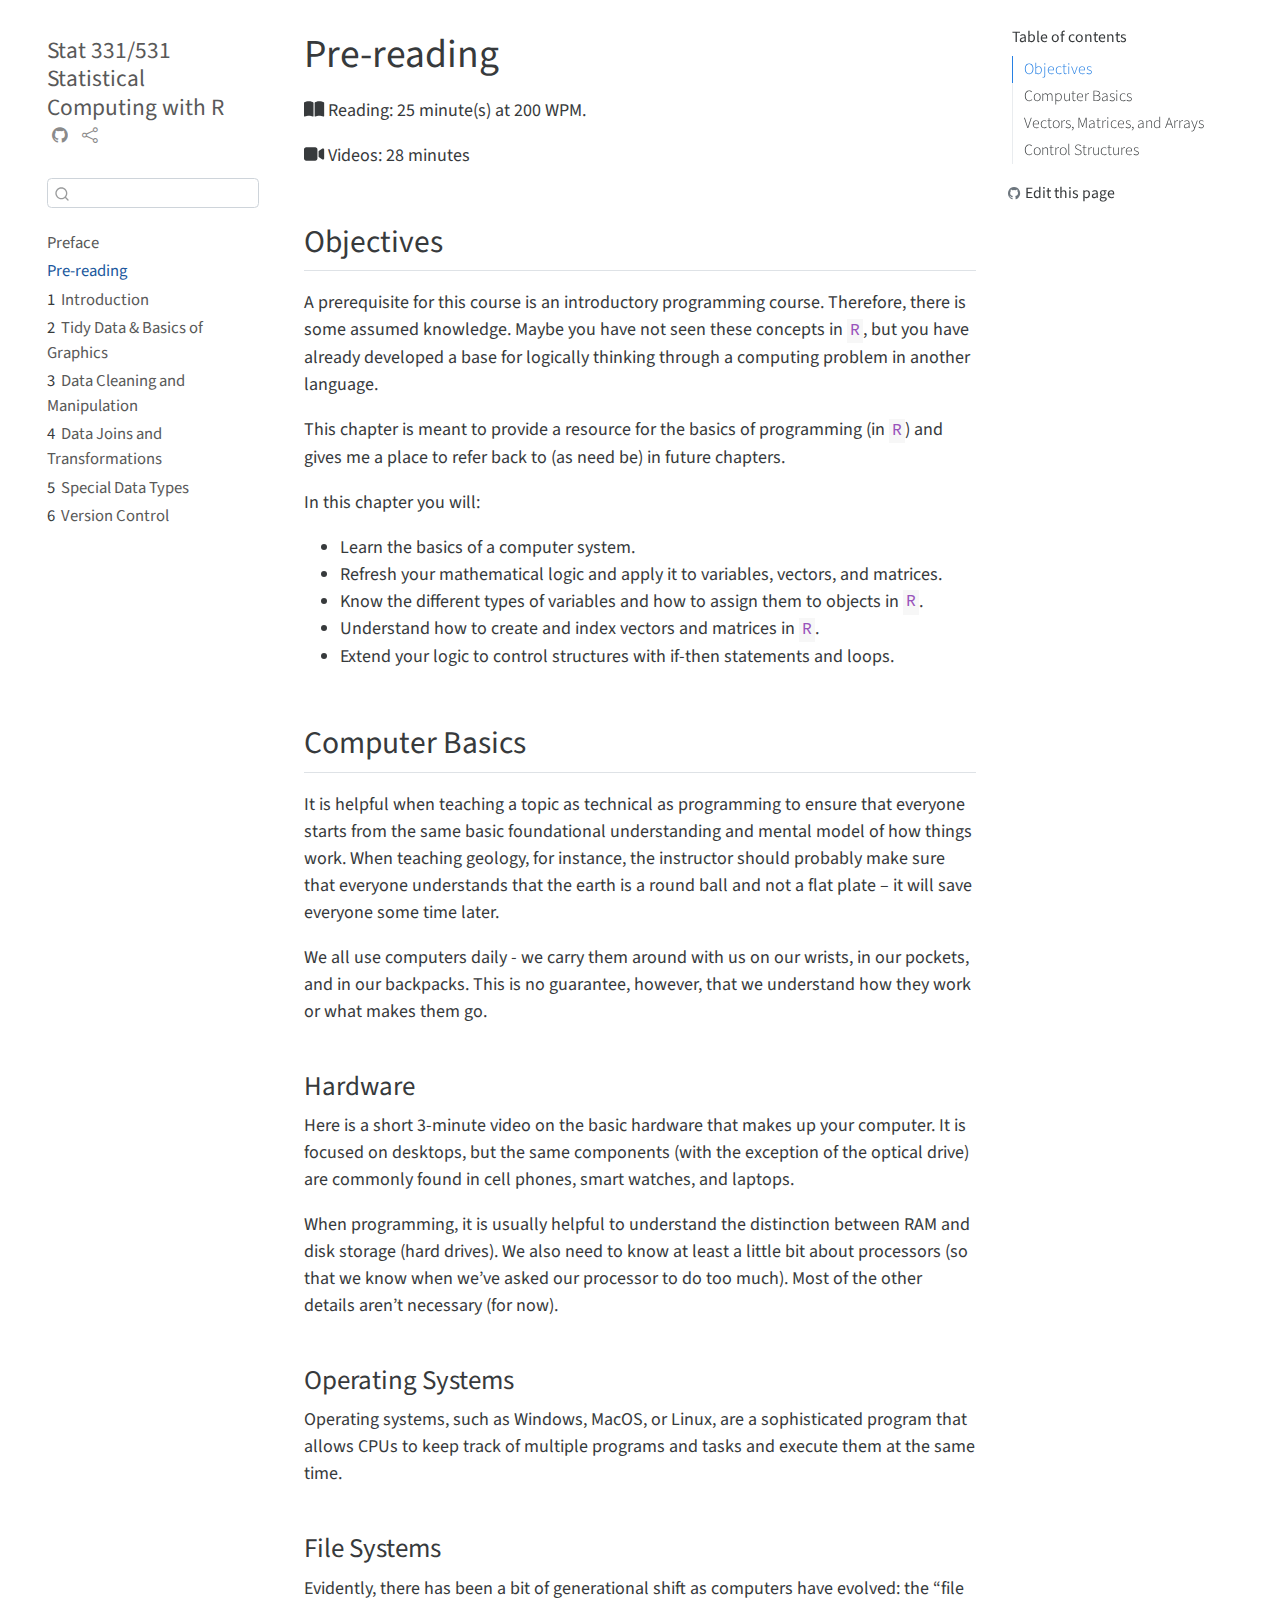
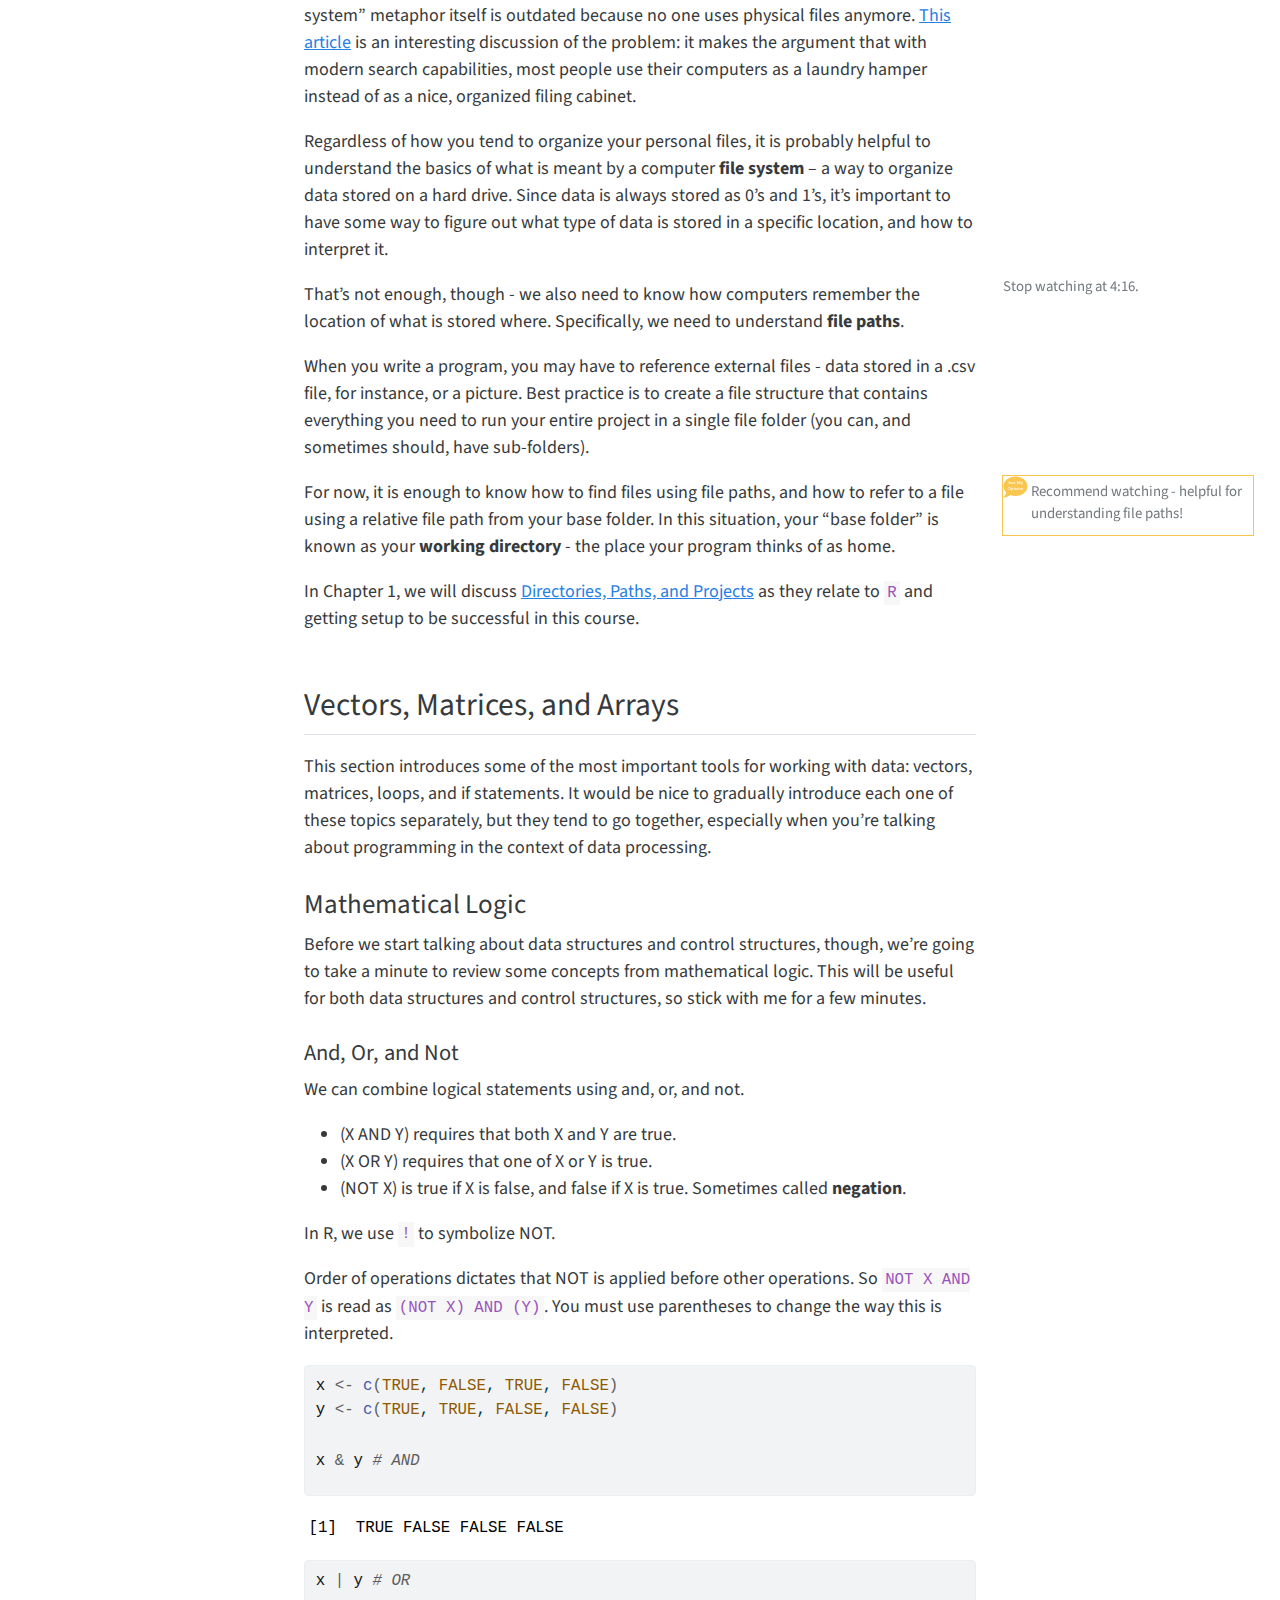
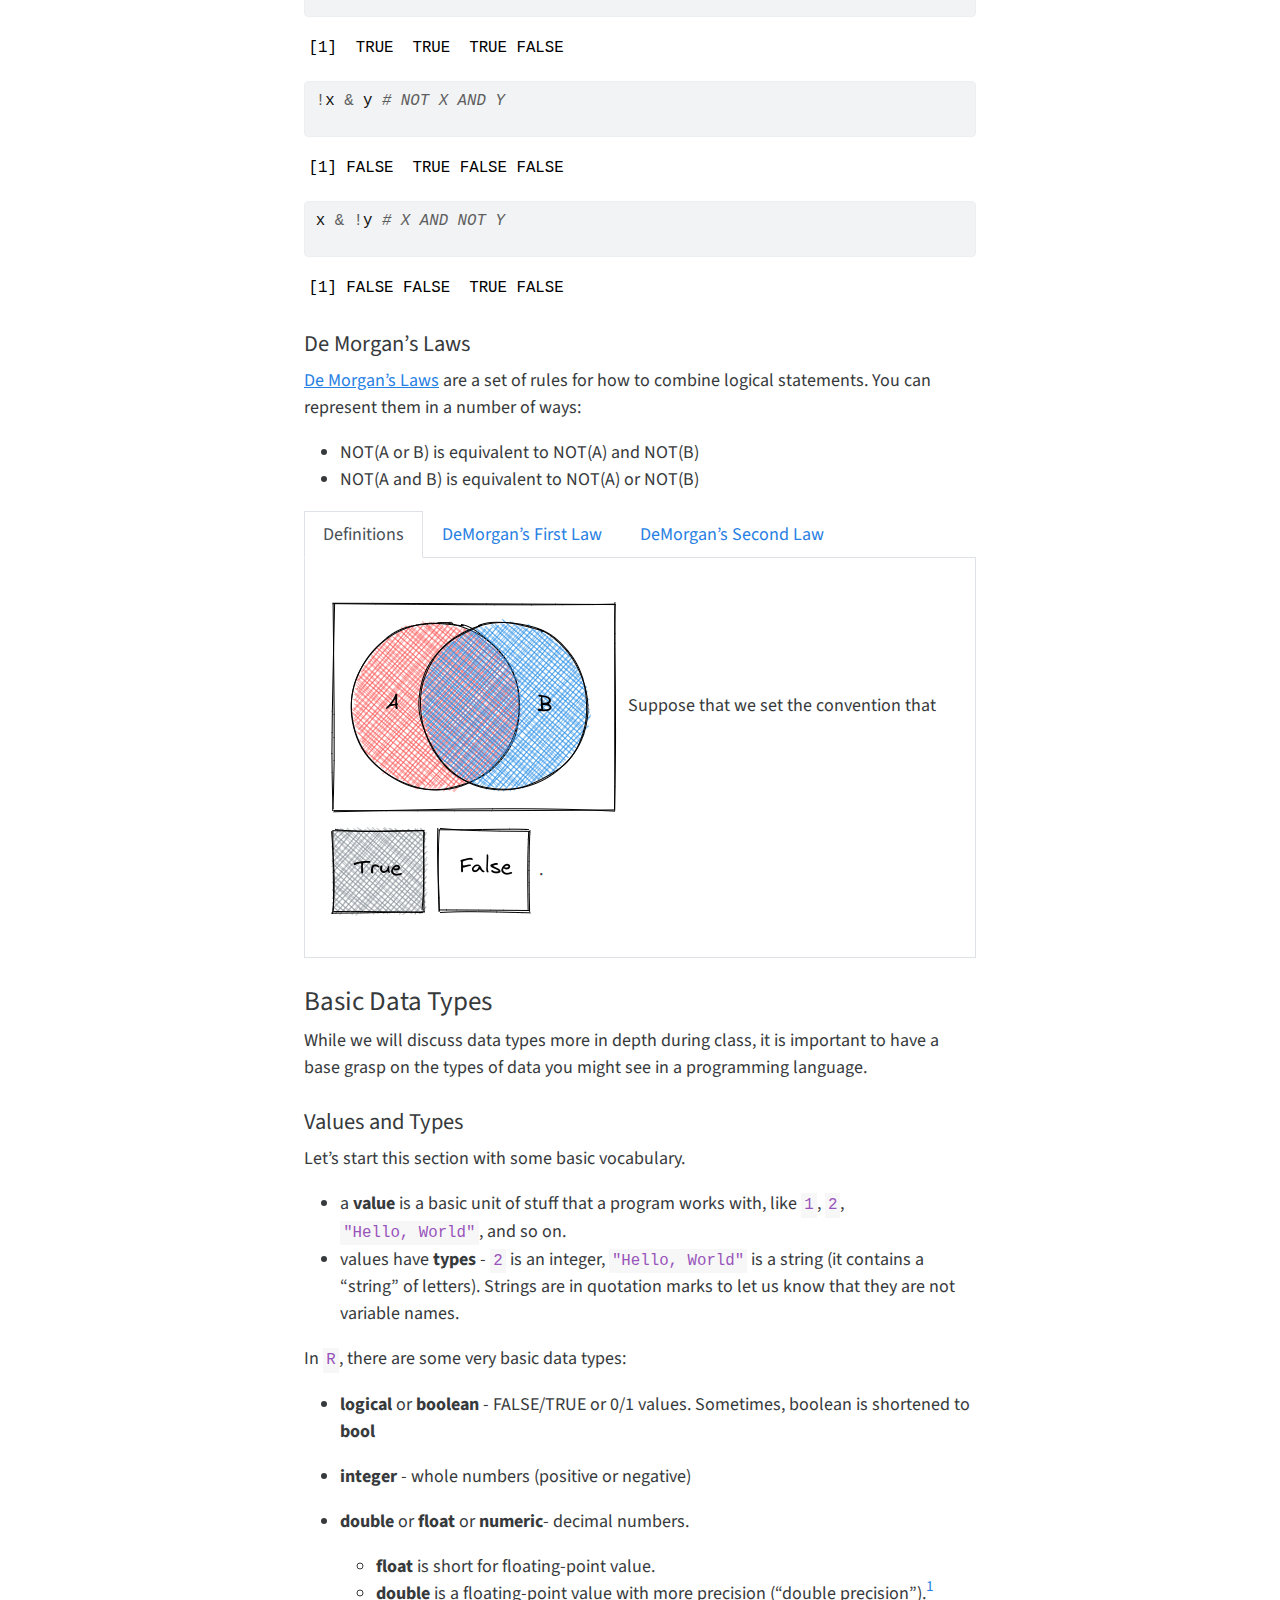
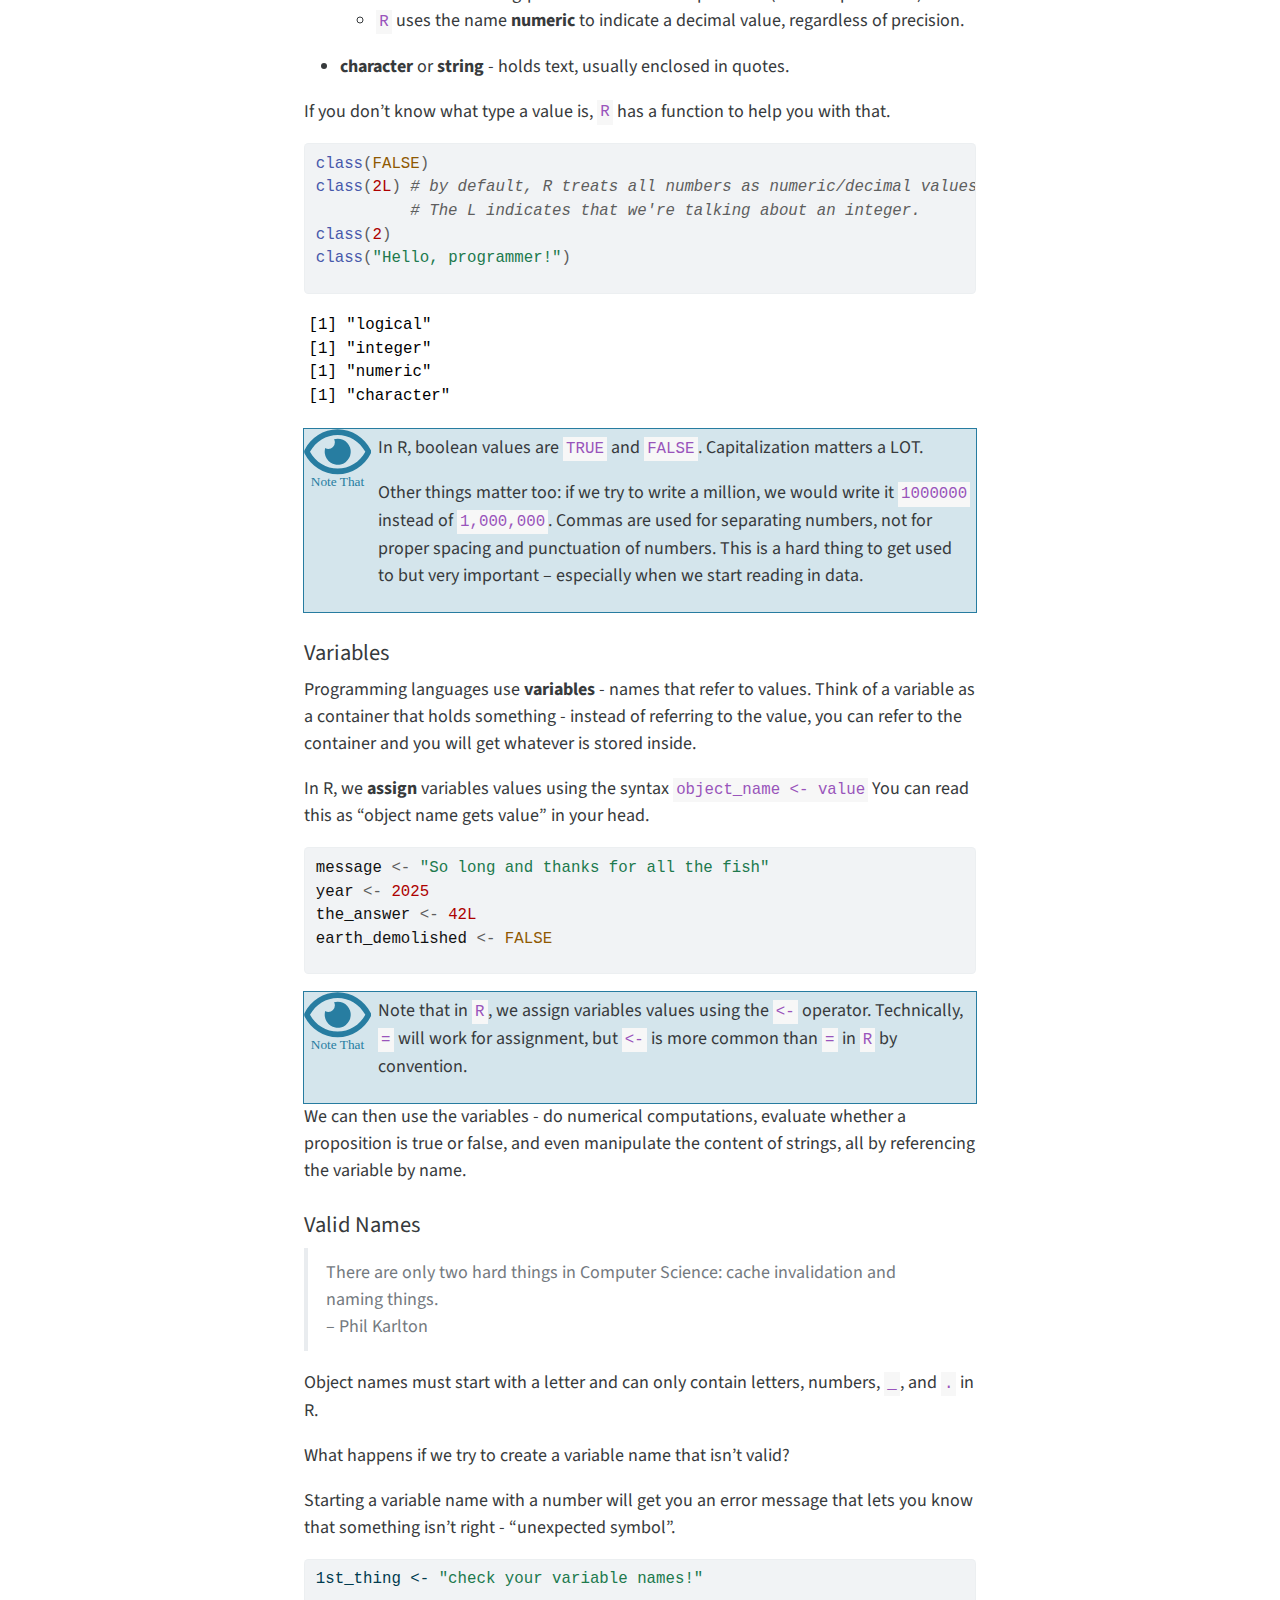
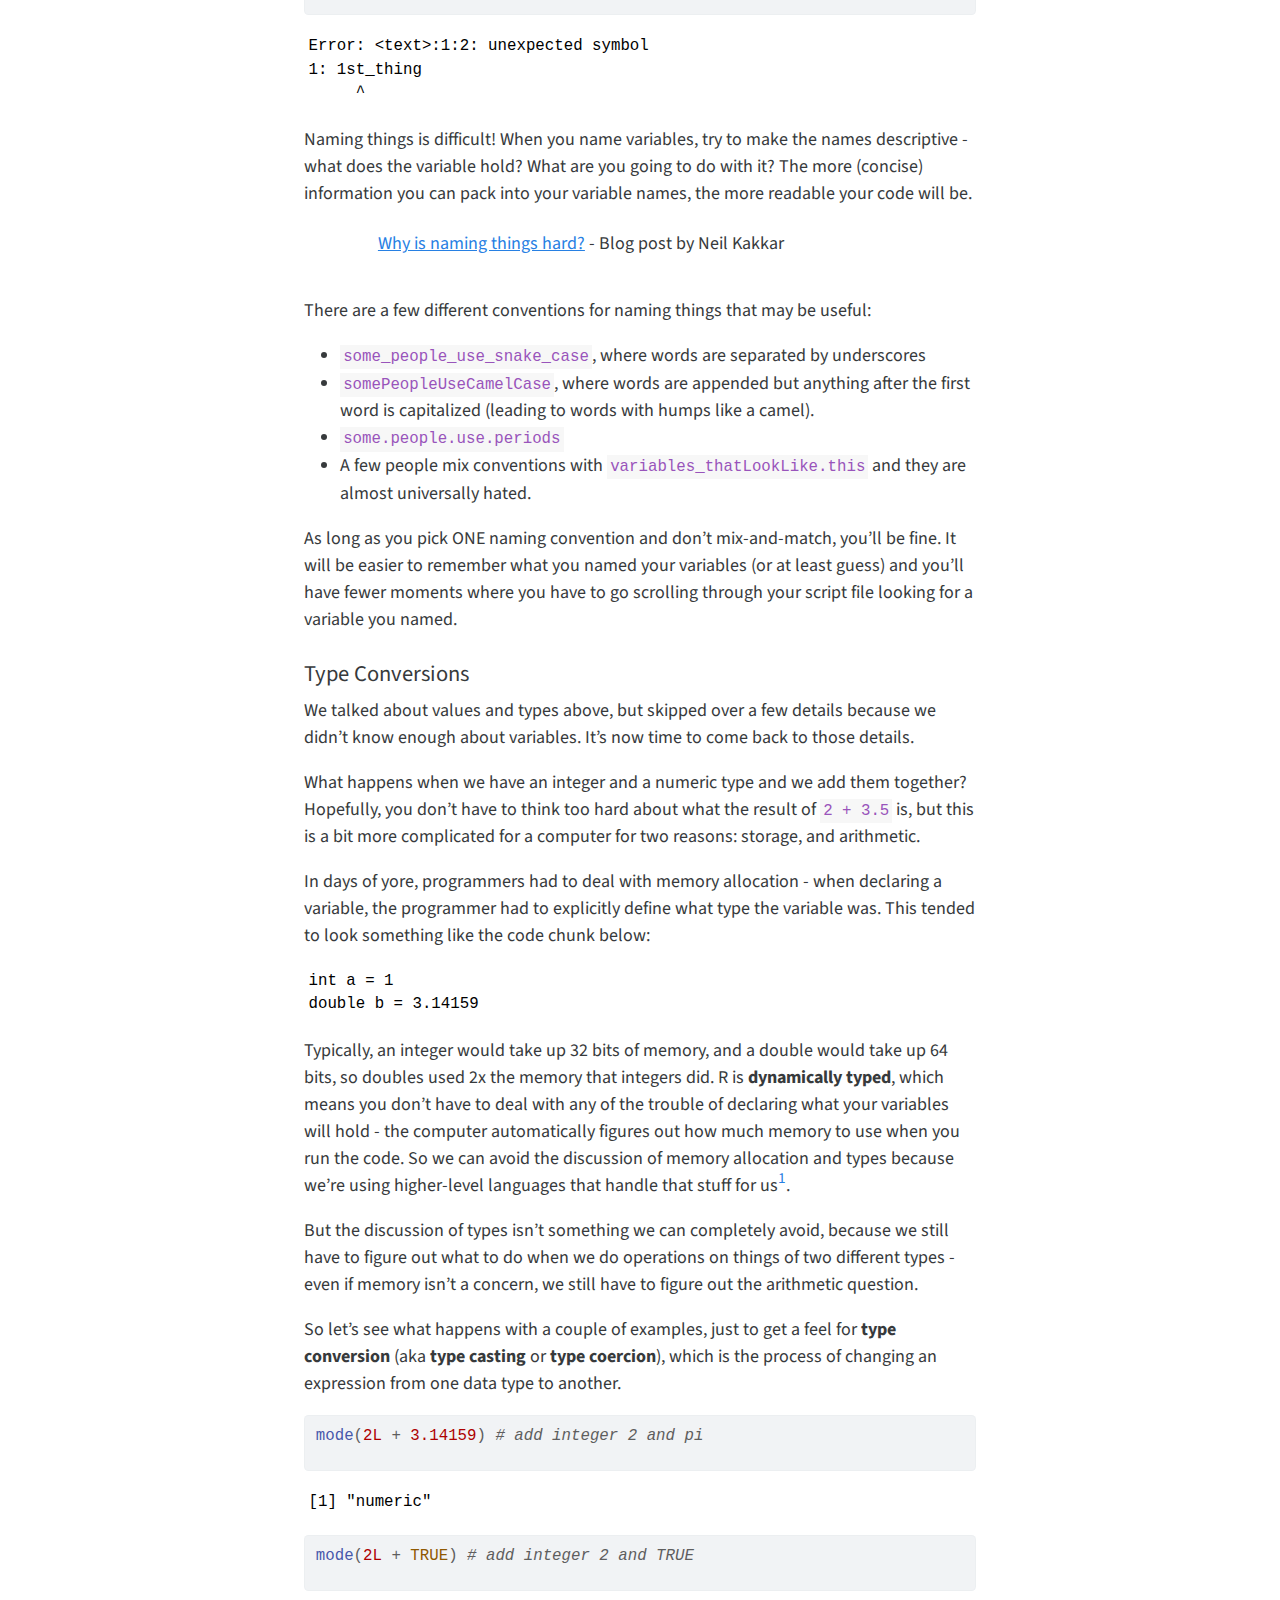
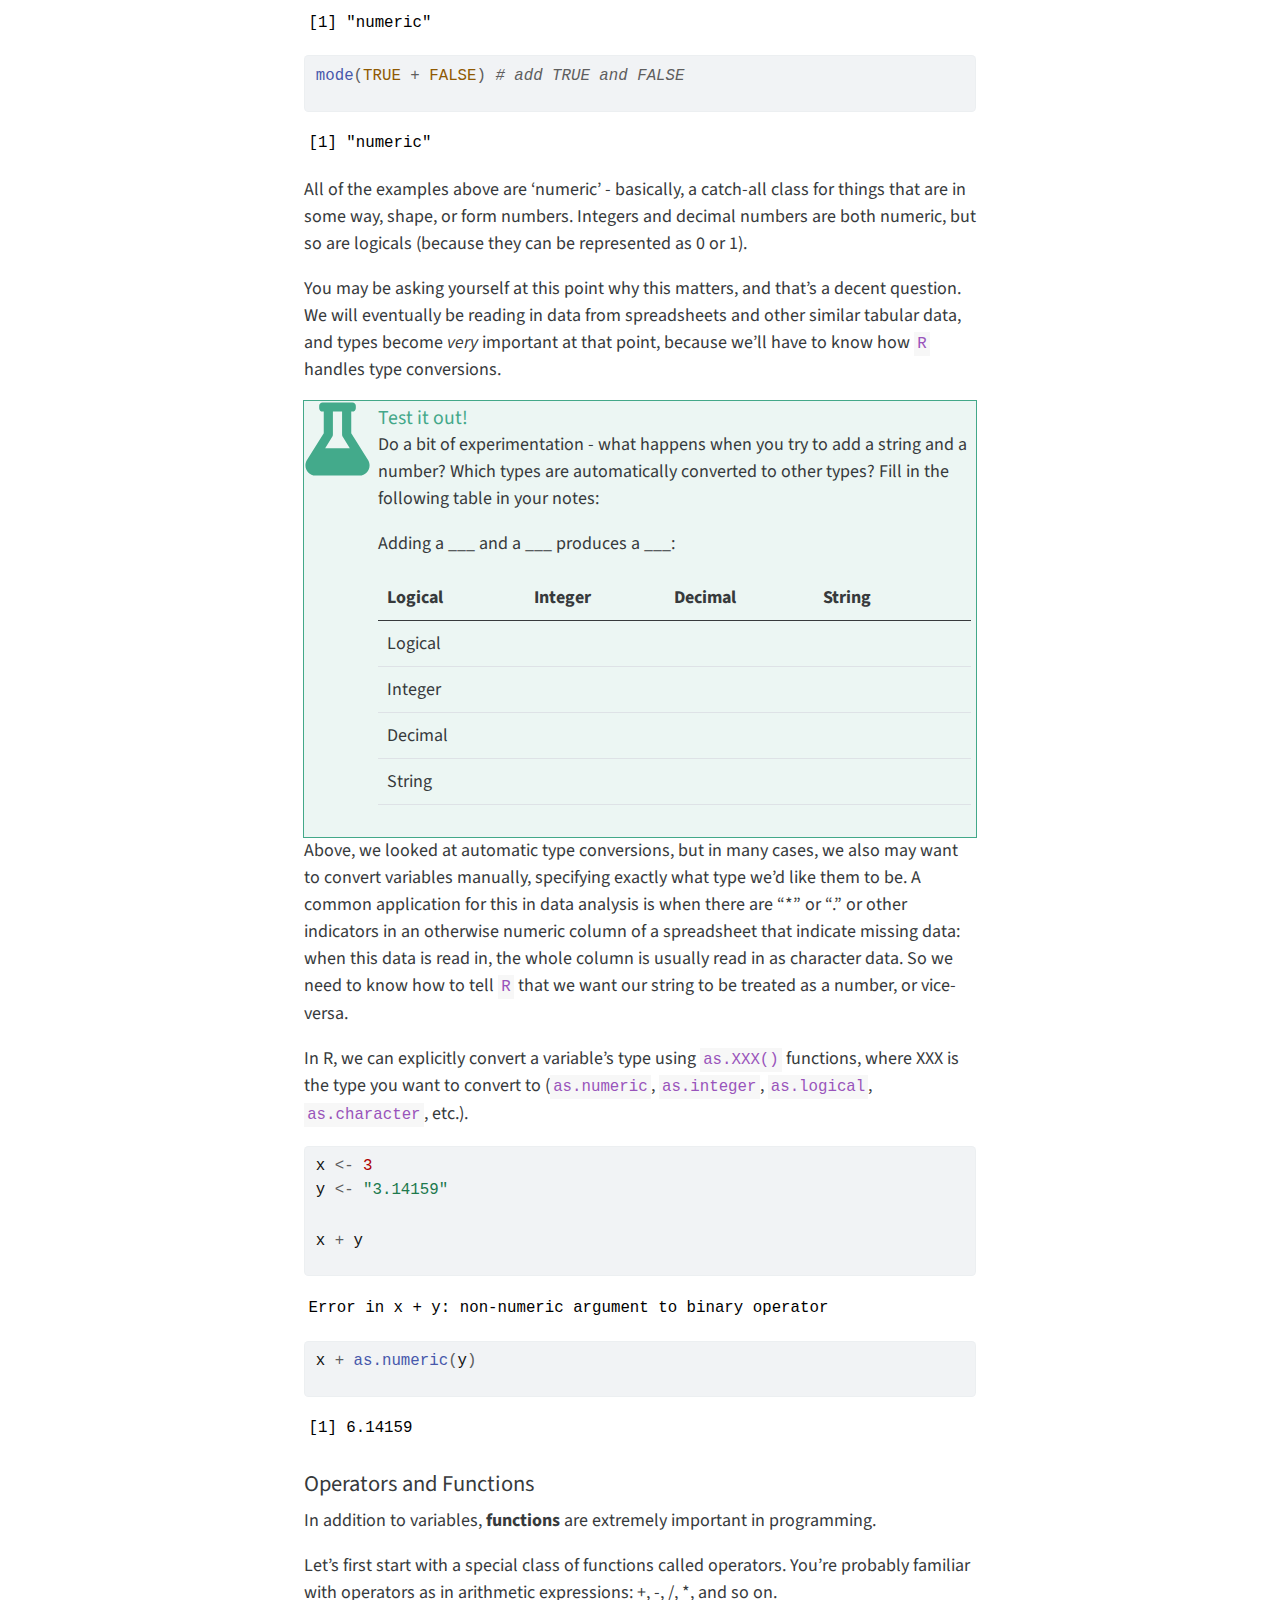
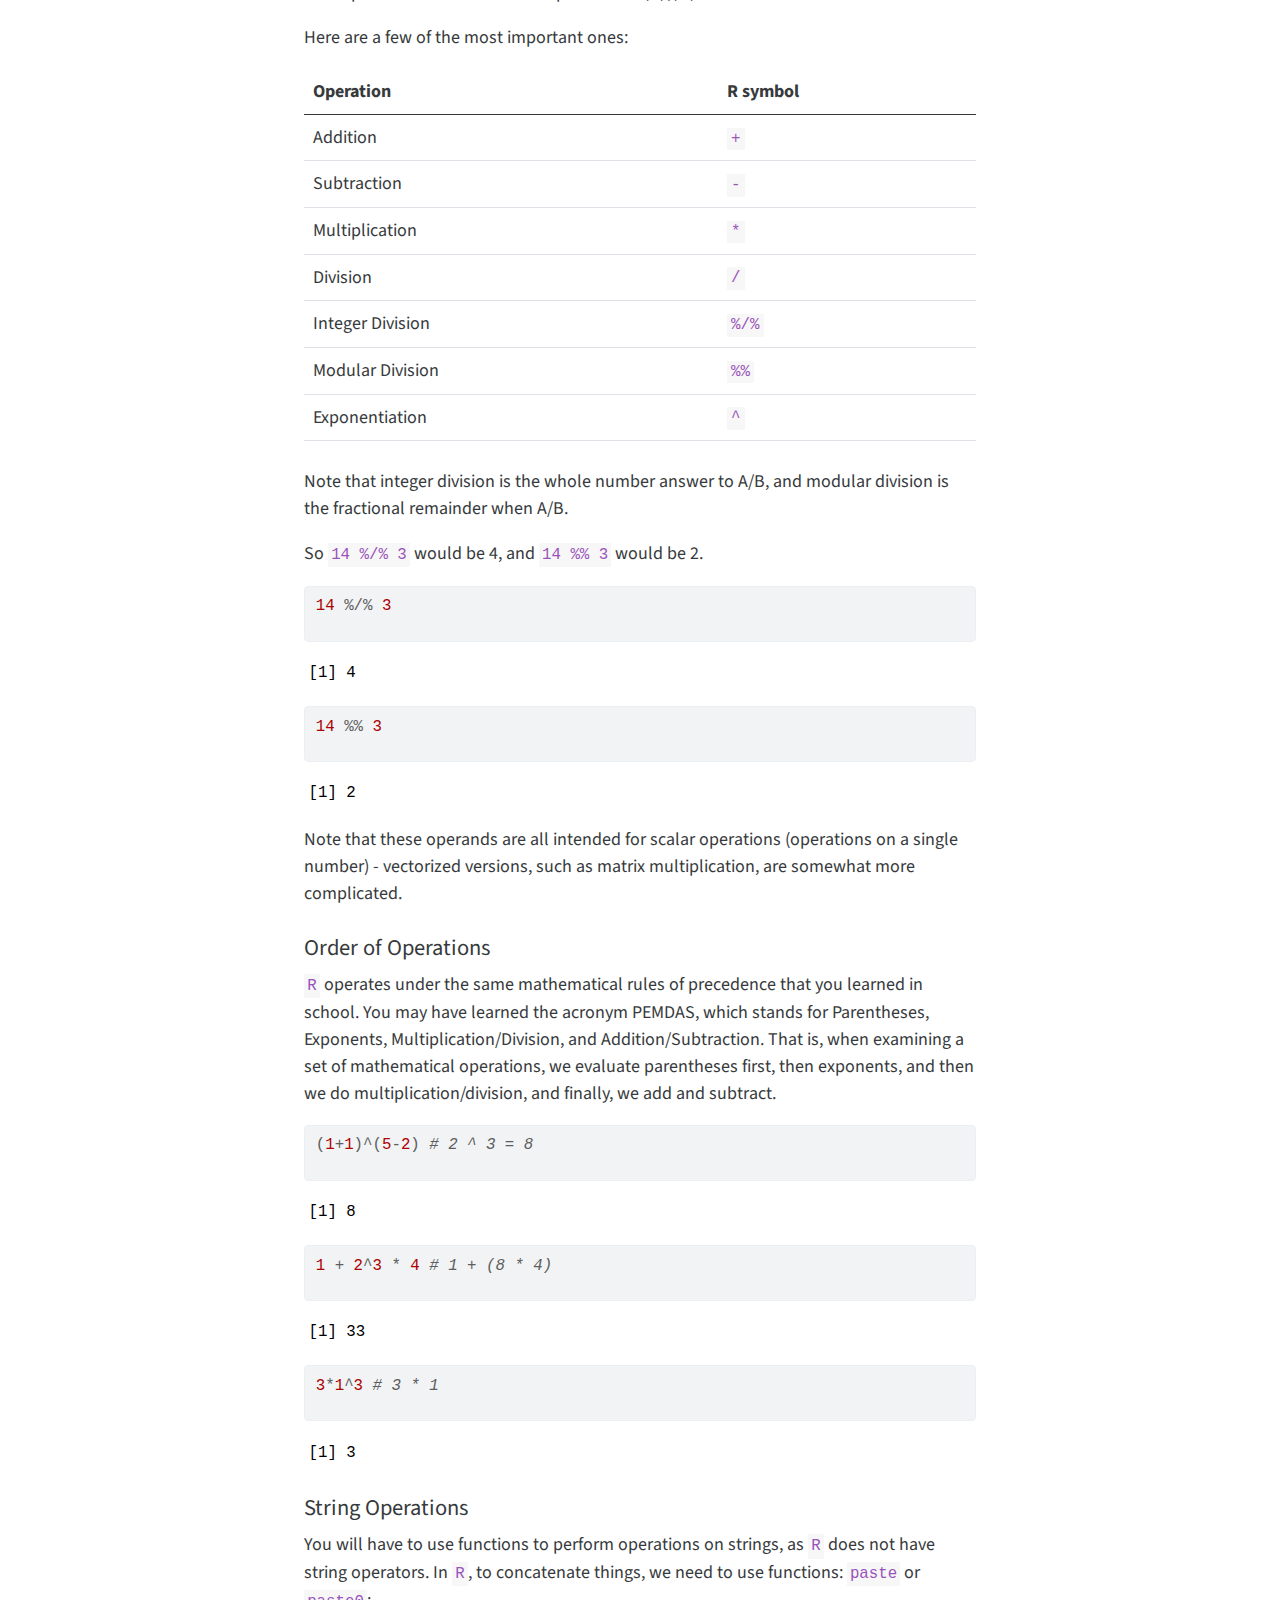
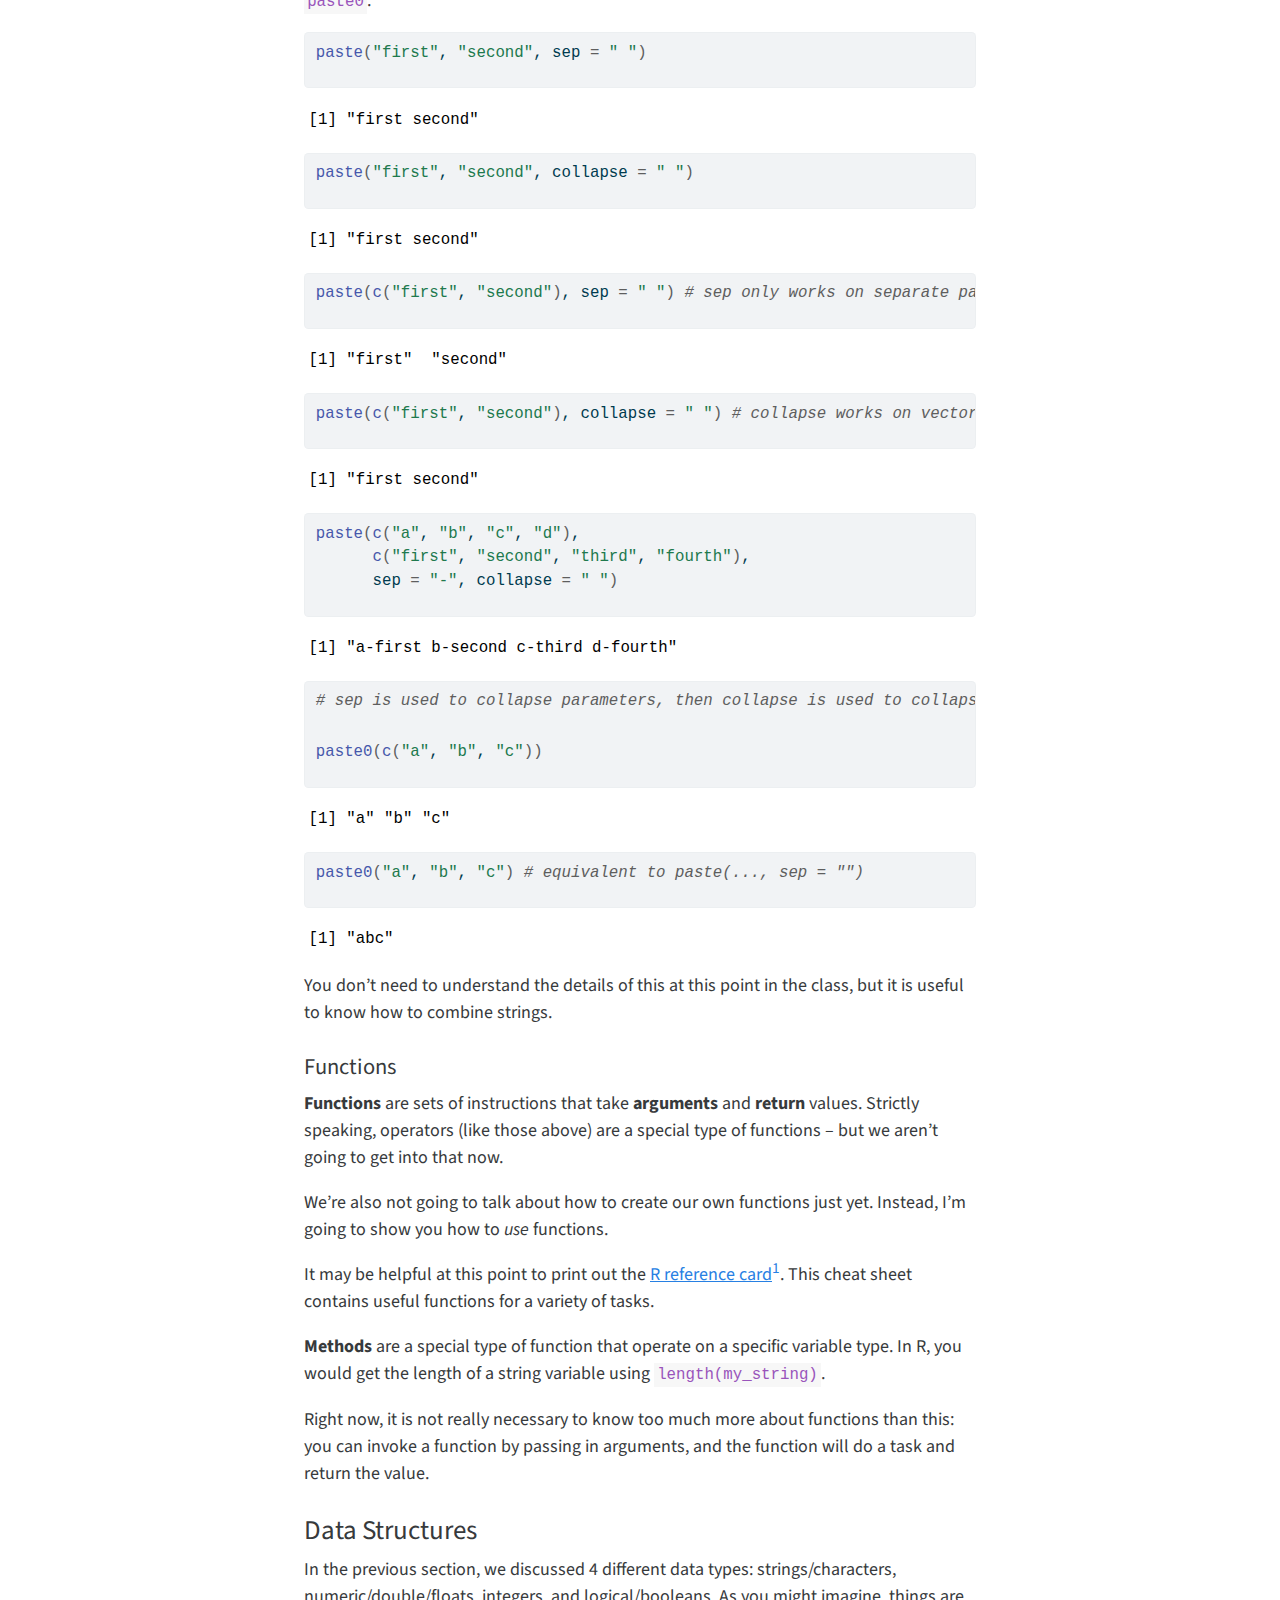
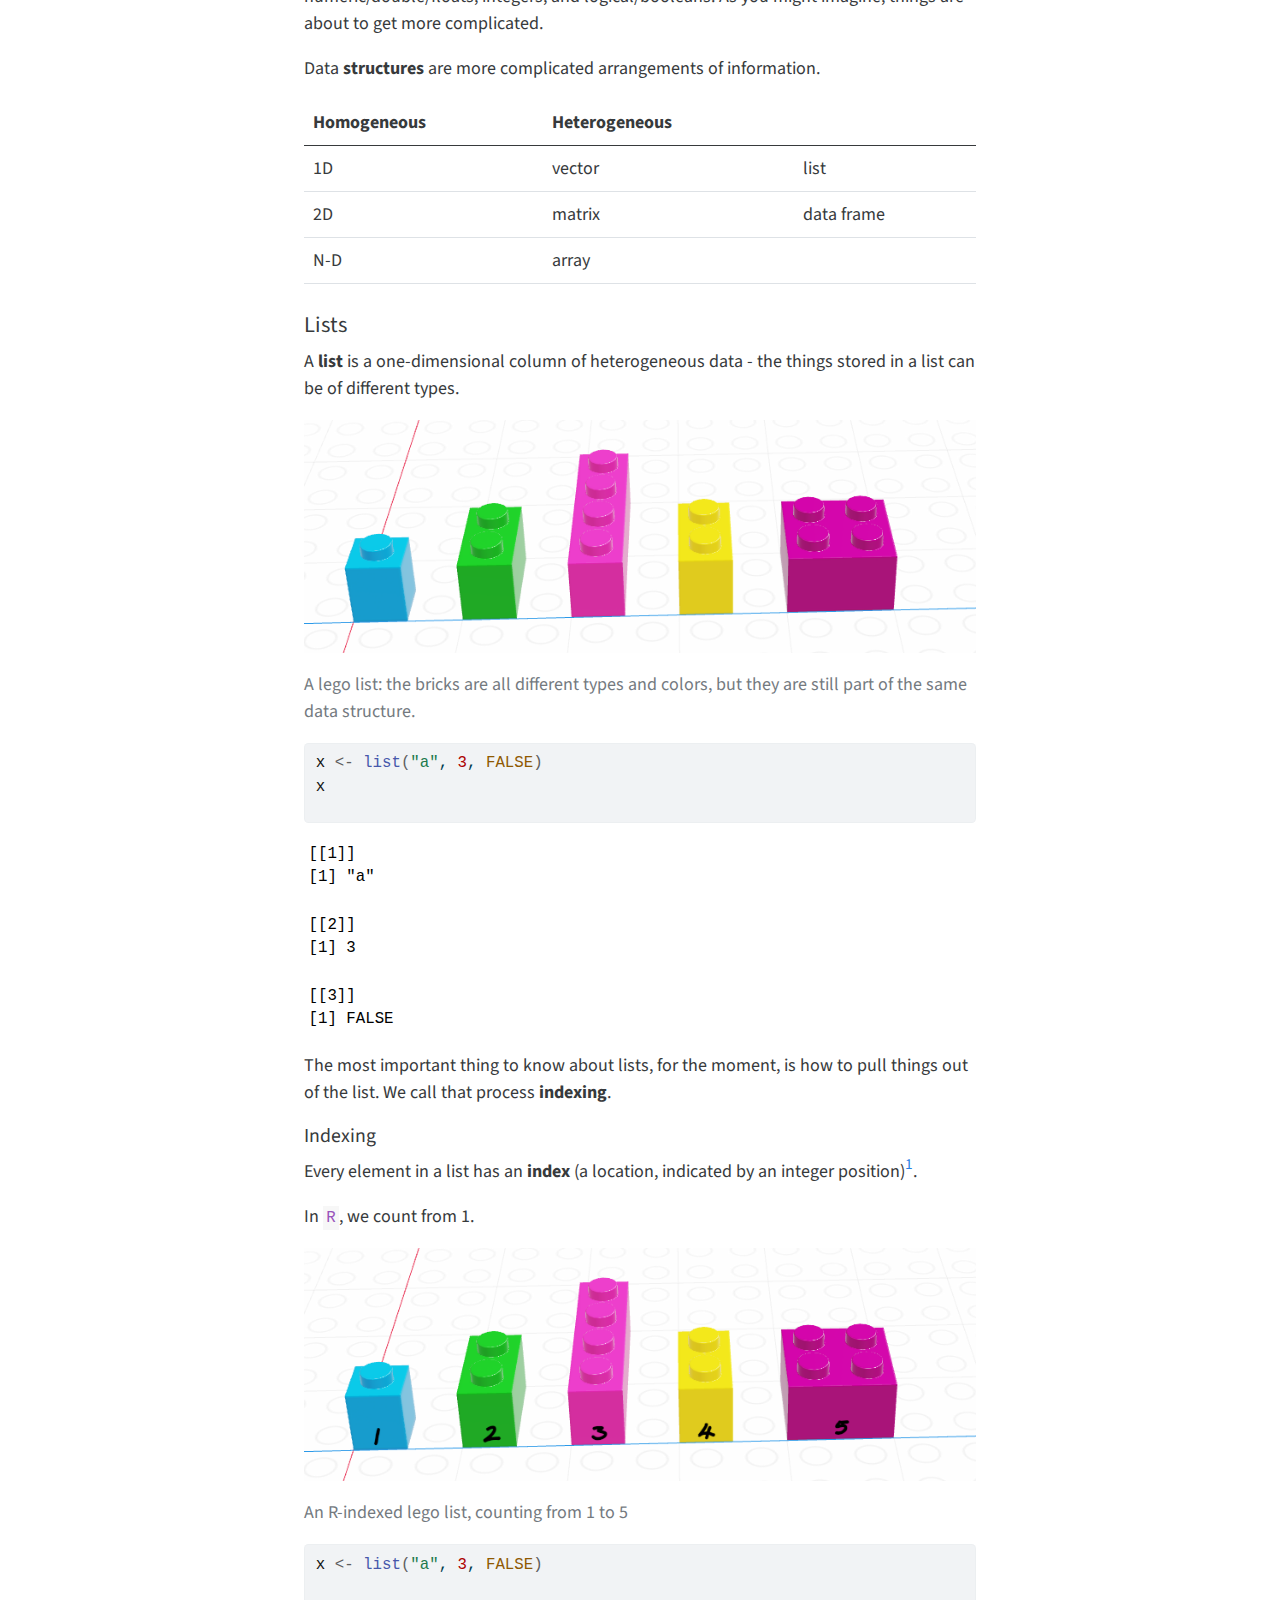
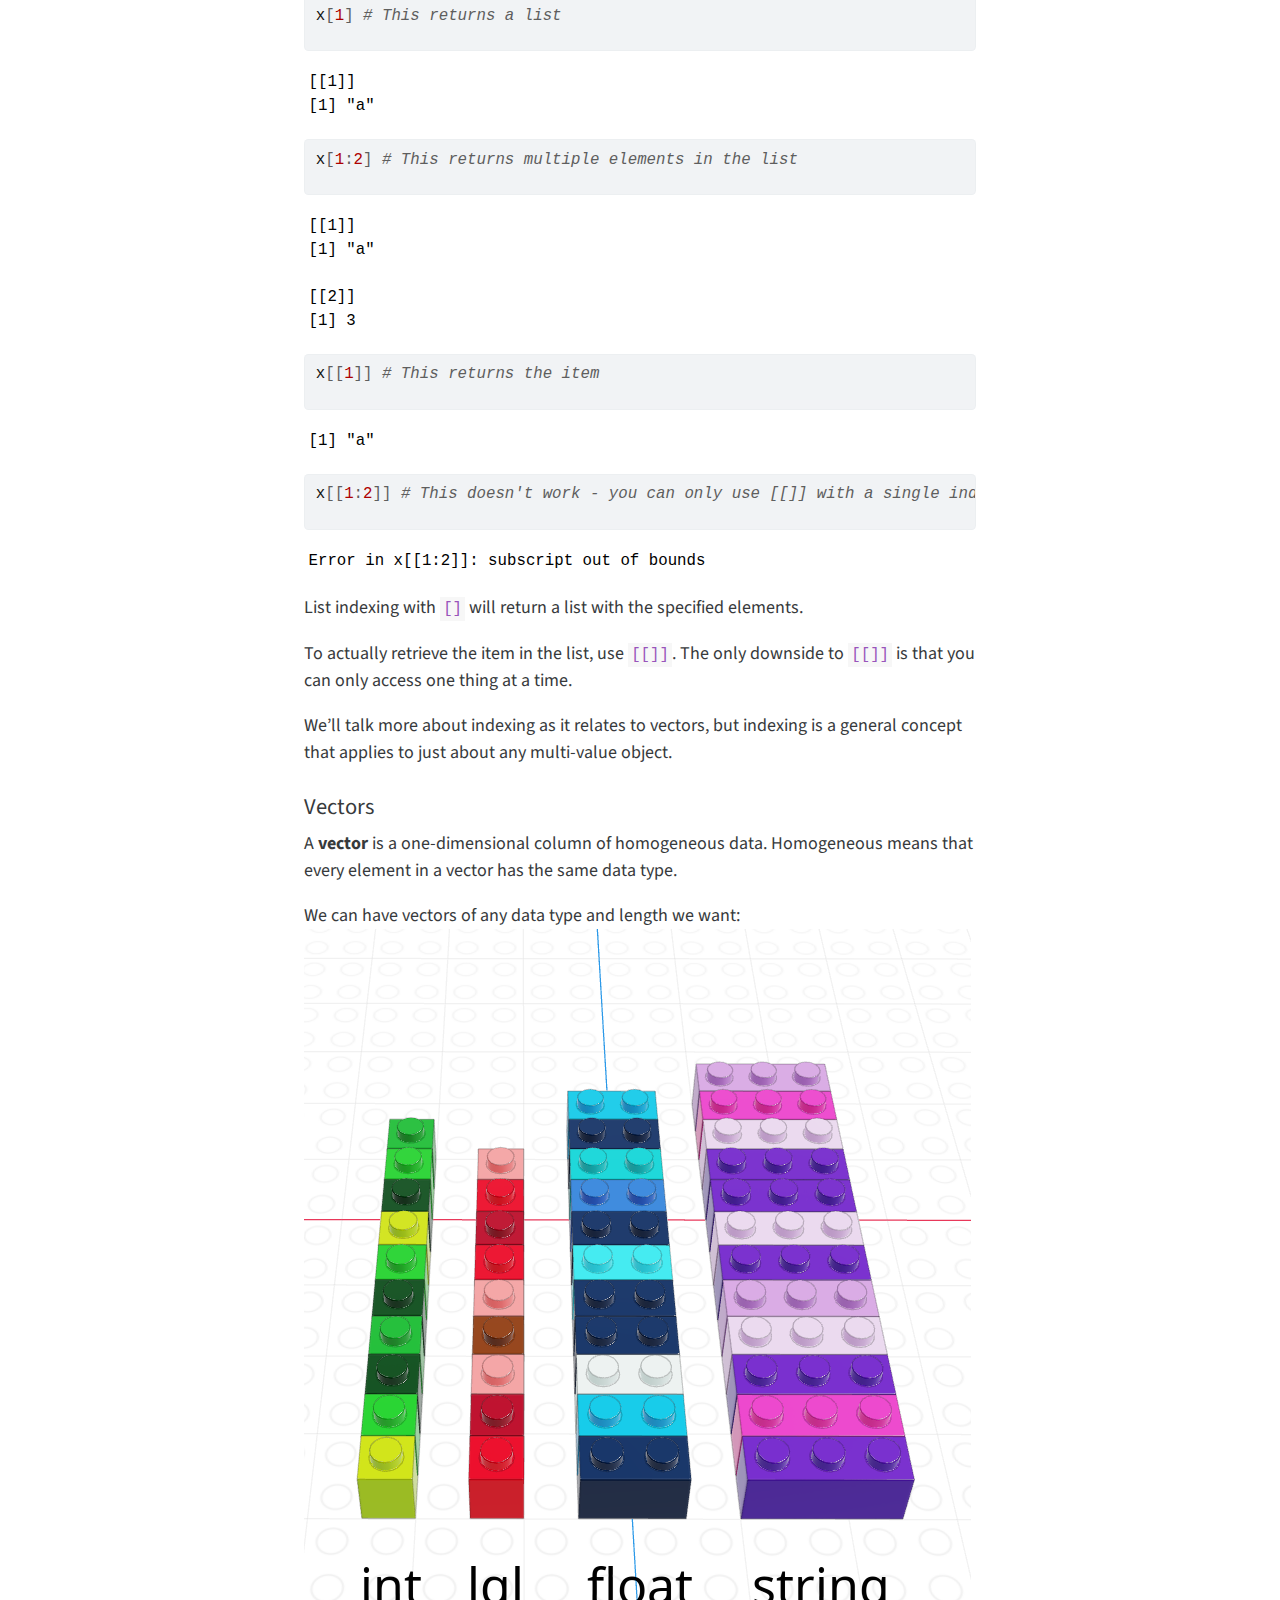
==== docs/00-prereading.html @ 13ee2d1b "added version control" ====
<!DOCTYPE html>
<html xmlns="http://www.w3.org/1999/xhtml" lang="en" xml:lang="en"><head>
<meta http-equiv="Content-Type" content="text/html; charset=UTF-8">
<meta charset="utf-8">
<meta name="generator" content="quarto-1.1.132">
<meta name="viewport" content="width=device-width, initial-scale=1.0, user-scalable=yes">
<title>Stat 331/531 Statistical Computing with R - Pre-reading</title>
<style>
code{white-space: pre-wrap;}
span.smallcaps{font-variant: small-caps;}
div.columns{display: flex; gap: min(4vw, 1.5em);}
div.column{flex: auto; overflow-x: auto;}
div.hanging-indent{margin-left: 1.5em; text-indent: -1.5em;}
ul.task-list{list-style: none;}
ul.task-list li input[type="checkbox"] {
  width: 0.8em;
  margin: 0 0.8em 0.2em -1.6em;
  vertical-align: middle;
}
pre > code.sourceCode { white-space: pre; position: relative; }
pre > code.sourceCode > span { display: inline-block; line-height: 1.25; }
pre > code.sourceCode > span:empty { height: 1.2em; }
.sourceCode { overflow: visible; }
code.sourceCode > span { color: inherit; text-decoration: inherit; }
div.sourceCode { margin: 1em 0; }
pre.sourceCode { margin: 0; }
@media screen {
div.sourceCode { overflow: auto; }
}
@media print {
pre > code.sourceCode { white-space: pre-wrap; }
pre > code.sourceCode > span { text-indent: -5em; padding-left: 5em; }
}
pre.numberSource code
  { counter-reset: source-line 0; }
pre.numberSource code > span
  { position: relative; left: -4em; counter-increment: source-line; }
pre.numberSource code > span > a:first-child::before
  { content: counter(source-line);
    position: relative; left: -1em; text-align: right; vertical-align: baseline;
    border: none; display: inline-block;
    -webkit-touch-callout: none; -webkit-user-select: none;
    -khtml-user-select: none; -moz-user-select: none;
    -ms-user-select: none; user-select: none;
    padding: 0 4px; width: 4em;
    color: #aaaaaa;
  }
pre.numberSource { margin-left: 3em; border-left: 1px solid #aaaaaa;  padding-left: 4px; }
div.sourceCode
  {   }
@media screen {
pre > code.sourceCode > span > a:first-child::before { text-decoration: underline; }
}
code span.al { color: #ff0000; font-weight: bold; } /* Alert */
code span.an { color: #60a0b0; font-weight: bold; font-style: italic; } /* Annotation */
code span.at { color: #7d9029; } /* Attribute */
code span.bn { color: #40a070; } /* BaseN */
code span.bu { color: #008000; } /* BuiltIn */
code span.cf { color: #007020; font-weight: bold; } /* ControlFlow */
code span.ch { color: #4070a0; } /* Char */
code span.cn { color: #880000; } /* Constant */
code span.co { color: #60a0b0; font-style: italic; } /* Comment */
code span.cv { color: #60a0b0; font-weight: bold; font-style: italic; } /* CommentVar */
code span.do { color: #ba2121; font-style: italic; } /* Documentation */
code span.dt { color: #902000; } /* DataType */
code span.dv { color: #40a070; } /* DecVal */
code span.er { color: #ff0000; font-weight: bold; } /* Error */
code span.ex { } /* Extension */
code span.fl { color: #40a070; } /* Float */
code span.fu { color: #06287e; } /* Function */
code span.im { color: #008000; font-weight: bold; } /* Import */
code span.in { color: #60a0b0; font-weight: bold; font-style: italic; } /* Information */
code span.kw { color: #007020; font-weight: bold; } /* Keyword */
code span.op { color: #666666; } /* Operator */
code span.ot { color: #007020; } /* Other */
code span.pp { color: #bc7a00; } /* Preprocessor */
code span.sc { color: #4070a0; } /* SpecialChar */
code span.ss { color: #bb6688; } /* SpecialString */
code span.st { color: #4070a0; } /* String */
code span.va { color: #19177c; } /* Variable */
code span.vs { color: #4070a0; } /* VerbatimString */
code span.wa { color: #60a0b0; font-weight: bold; font-style: italic; } /* Warning */
</style>

<script src="site_libs/quarto-nav/quarto-nav.js"></script>
<script src="site_libs/quarto-nav/headroom.min.js"></script>
<script src="site_libs/clipboard/clipboard.min.js"></script>
<script src="site_libs/quarto-search/autocomplete.umd.js"></script>
<script src="site_libs/quarto-search/fuse.min.js"></script>
<script src="site_libs/quarto-search/quarto-search.js"></script>
<meta name="quarto:offset" content="./">
<link href="./01-introduction.html" rel="next">
<link href="./index.html" rel="prev">
<script src="site_libs/quarto-html/quarto.js"></script>
<script src="site_libs/quarto-html/popper.min.js"></script>
<script src="site_libs/quarto-html/tippy.umd.min.js"></script>
<script src="site_libs/quarto-html/anchor.min.js"></script>
<link href="site_libs/quarto-html/tippy.css" rel="stylesheet">
<link href="site_libs/quarto-html/quarto-syntax-highlighting.css" rel="stylesheet" id="quarto-text-highlighting-styles">
<script src="site_libs/bootstrap/bootstrap.min.js"></script>
<link href="site_libs/bootstrap/bootstrap-icons.css" rel="stylesheet">
<link href="site_libs/bootstrap/bootstrap.min.css" rel="stylesheet" id="quarto-bootstrap" data-mode="light"><script id="quarto-search-options" type="application/json">{
  "location": "sidebar",
  "copy-button": false,
  "collapse-after": 3,
  "panel-placement": "start",
  "type": "textbox",
  "limit": 20,
  "language": {
    "search-no-results-text": "No results",
    "search-matching-documents-text": "matching documents",
    "search-copy-link-title": "Copy link to search",
    "search-hide-matches-text": "Hide additional matches",
    "search-more-match-text": "more match in this document",
    "search-more-matches-text": "more matches in this document",
    "search-clear-button-title": "Clear",
    "search-detached-cancel-button-title": "Cancel",
    "search-submit-button-title": "Submit"
  }
}</script><script src="https://cdn.jsdelivr.net/npm/mathjax@3/es5/tex-chtml-full.js" type="text/javascript"></script><link rel="stylesheet" href="style.css">
</head>
<body class="nav-sidebar floating slimcontent">

<div id="quarto-search-results"></div>
  <header id="quarto-header" class="headroom fixed-top"><nav class="quarto-secondary-nav" data-bs-toggle="collapse" data-bs-target="#quarto-sidebar" aria-controls="quarto-sidebar" aria-expanded="false" aria-label="Toggle sidebar navigation" onclick="if (window.quartoToggleHeadroom) { window.quartoToggleHeadroom(); }"><div class="container-fluid d-flex justify-content-between">
      <h1 class="quarto-secondary-nav-title">Pre-reading</h1>
      <button type="button" class="quarto-btn-toggle btn" aria-label="Show secondary navigation">
        <i class="bi bi-chevron-right"></i>
      </button>
    </div>
  </nav></header><!-- content --><div id="quarto-content" class="quarto-container page-columns page-rows-contents page-layout-article">
<!-- sidebar -->
  <nav id="quarto-sidebar" class="sidebar collapse sidebar-navigation floating overflow-auto"><div class="pt-lg-2 mt-2 text-left sidebar-header">
    <div class="sidebar-title mb-0 py-0">
      <a href="./">Stat 331/531 Statistical Computing with R</a> 
        <div class="sidebar-tools-main">
    <a href="https://github.com/earobinson95/stat331-calpoly-text" title="Source Code" class="sidebar-tool px-1"><i class="bi bi-github"></i></a>
    <a href="" title="Share" id="sidebar-tool-dropdown-0" class="sidebar-tool dropdown-toggle px-1" data-bs-toggle="dropdown" aria-expanded="false"><i class="bi bi-share"></i></a>
    <ul class="dropdown-menu" aria-labelledby="sidebar-tool-dropdown-0">
<li>
          <a class="dropdown-item sidebar-tools-main-item" href="https://twitter.com/intent/tweet?url=%7Curl%7C">
            <i class="bi bi-bi-twitter pe-1"></i>
          Twitter
          </a>
        </li>
        <li>
          <a class="dropdown-item sidebar-tools-main-item" href="https://www.facebook.com/sharer/sharer.php?u=%7Curl%7C">
            <i class="bi bi-bi-facebook pe-1"></i>
          Facebook
          </a>
        </li>
        <li>
          <a class="dropdown-item sidebar-tools-main-item" href="https://www.linkedin.com/sharing/share-offsite/?url=%7Curl%7C">
            <i class="bi bi-bi-linkedin pe-1"></i>
          LinkedIn
          </a>
        </li>
    </ul>
</div>
    </div>
      </div>
      <div class="mt-2 flex-shrink-0 align-items-center">
        <div class="sidebar-search">
        <div id="quarto-search" class="" title="Search"></div>
        </div>
      </div>
    <div class="sidebar-menu-container"> 
    <ul class="list-unstyled mt-1">
<li class="sidebar-item">
  <div class="sidebar-item-container"> 
  <a href="./index.html" class="sidebar-item-text sidebar-link">Preface</a>
  </div>
</li>
        <li class="sidebar-item">
  <div class="sidebar-item-container"> 
  <a href="./00-prereading.html" class="sidebar-item-text sidebar-link active">Pre-reading</a>
  </div>
</li>
        <li class="sidebar-item">
  <div class="sidebar-item-container"> 
  <a href="./01-introduction.html" class="sidebar-item-text sidebar-link"><span class="chapter-number">1</span>&nbsp; <span class="chapter-title">Introduction</span></a>
  </div>
</li>
        <li class="sidebar-item">
  <div class="sidebar-item-container"> 
  <a href="./02-tidy-data-and-basics-of-graphics.html" class="sidebar-item-text sidebar-link"><span class="chapter-number">2</span>&nbsp; <span class="chapter-title">Tidy Data &amp; Basics of Graphics</span></a>
  </div>
</li>
        <li class="sidebar-item">
  <div class="sidebar-item-container"> 
  <a href="./03-data-cleaning-and-manipulation.html" class="sidebar-item-text sidebar-link"><span class="chapter-number">3</span>&nbsp; <span class="chapter-title">Data Cleaning and Manipulation</span></a>
  </div>
</li>
        <li class="sidebar-item">
  <div class="sidebar-item-container"> 
  <a href="./04-data-joins-and-transformations.html" class="sidebar-item-text sidebar-link"><span class="chapter-number">4</span>&nbsp; <span class="chapter-title">Data Joins and Transformations</span></a>
  </div>
</li>
        <li class="sidebar-item">
  <div class="sidebar-item-container"> 
  <a href="./05-special-data-types.html" class="sidebar-item-text sidebar-link"><span class="chapter-number">5</span>&nbsp; <span class="chapter-title">Special Data Types</span></a>
  </div>
</li>
        <li class="sidebar-item">
  <div class="sidebar-item-container"> 
  <a href="./06-version-control.html" class="sidebar-item-text sidebar-link"><span class="chapter-number">6</span>&nbsp; <span class="chapter-title">Version Control</span></a>
  </div>
</li>
    </ul>
</div>
</nav><!-- margin-sidebar --><div id="quarto-margin-sidebar" class="sidebar margin-sidebar">
        <nav id="TOC" role="doc-toc" class="toc-active"><h2 id="toc-title">Table of contents</h2>
   
  <ul>
<li><a href="#ch0-objectives" id="toc-ch0-objectives" class="nav-link active" data-scroll-target="#ch0-objectives">Objectives</a></li>
  <li>
<a href="#computer-basics" id="toc-computer-basics" class="nav-link" data-scroll-target="#computer-basics">Computer Basics</a>
  <ul class="collapse">
<li><a href="#hardware" id="toc-hardware" class="nav-link" data-scroll-target="#hardware">Hardware</a></li>
  <li><a href="#operating-systems" id="toc-operating-systems" class="nav-link" data-scroll-target="#operating-systems">Operating Systems</a></li>
  <li><a href="#file-systems" id="toc-file-systems" class="nav-link" data-scroll-target="#file-systems">File Systems</a></li>
  </ul>
</li>
  <li>
<a href="#vectors-matrices-and-arrays" id="toc-vectors-matrices-and-arrays" class="nav-link" data-scroll-target="#vectors-matrices-and-arrays">Vectors, Matrices, and Arrays</a>
  <ul class="collapse">
<li><a href="#mathematical-logic" id="toc-mathematical-logic" class="nav-link" data-scroll-target="#mathematical-logic">Mathematical Logic</a></li>
  <li><a href="#basic-data-types" id="toc-basic-data-types" class="nav-link" data-scroll-target="#basic-data-types">Basic Data Types</a></li>
  <li><a href="#data-structures" id="toc-data-structures" class="nav-link" data-scroll-target="#data-structures">Data Structures</a></li>
  <li><a href="#matrices" id="toc-matrices" class="nav-link" data-scroll-target="#matrices">Matrices</a></li>
  <li><a href="#arrays" id="toc-arrays" class="nav-link" data-scroll-target="#arrays">Arrays</a></li>
  </ul>
</li>
  <li>
<a href="#control-structures" id="toc-control-structures" class="nav-link" data-scroll-target="#control-structures">Control Structures</a>
  <ul class="collapse">
<li><a href="#conditional-statements" id="toc-conditional-statements" class="nav-link" data-scroll-target="#conditional-statements">Conditional Statements</a></li>
  <li><a href="#loops" id="toc-loops" class="nav-link" data-scroll-target="#loops">Loops</a></li>
  </ul>
</li>
  </ul><div class="toc-actions"><div><i class="bi bi-github"></i></div><div class="action-links"><p><a href="https://github.com/earobinson95/stat331-calpoly-text/edit/main/00-prereading.qmd" class="toc-action">Edit this page</a></p></div></div></nav>
    </div>
<!-- main -->
<main class="content page-columns page-full" id="quarto-document-content"><header id="title-block-header" class="quarto-title-block default"><div class="quarto-title">
<h1 class="title d-none d-lg-block">Pre-reading</h1>
</div>



<div class="quarto-title-meta">

    
    
  </div>
  

</header><div class="cell">

</div>
<p><svg aria-hidden="true" role="img" viewbox="0 0 576 512" style="height:1em;width:1.12em;vertical-align:-0.125em;margin-left:auto;margin-right:auto;font-size:inherit;fill:currentColor;overflow:visible;position:relative;"><path d="M249.6 471.5c10.8 3.8 22.4-4.1 22.4-15.5V78.6c0-4.2-1.6-8.4-5-11C247.4 52 202.4 32 144 32C87.5 32 35.1 48.6 9 59.9c-5.6 2.4-9 8-9 14V454.1c0 11.9 12.8 20.2 24.1 16.5C55.6 460.1 105.5 448 144 448c33.9 0 79 14 105.6 23.5zm76.8 0C353 462 398.1 448 432 448c38.5 0 88.4 12.1 119.9 22.6c11.3 3.8 24.1-4.6 24.1-16.5V73.9c0-6.1-3.4-11.6-9-14C540.9 48.6 488.5 32 432 32c-58.4 0-103.4 20-123 35.6c-3.3 2.6-5 6.8-5 11V456c0 11.4 11.7 19.3 22.4 15.5z"></path></svg> Reading: 25 minute(s) at 200 WPM.</p>
<p><svg aria-hidden="true" role="img" viewbox="0 0 576 512" style="height:1em;width:1.12em;vertical-align:-0.125em;margin-left:auto;margin-right:auto;font-size:inherit;fill:currentColor;overflow:visible;position:relative;"><path d="M0 128C0 92.7 28.7 64 64 64H320c35.3 0 64 28.7 64 64V384c0 35.3-28.7 64-64 64H64c-35.3 0-64-28.7-64-64V128zM559.1 99.8c10.4 5.6 16.9 16.4 16.9 28.2V384c0 11.8-6.5 22.6-16.9 28.2s-23 5-32.9-1.6l-96-64L416 337.1V320 192 174.9l14.2-9.5 96-64c9.8-6.5 22.4-7.2 32.9-1.6z"></path></svg> Videos: 28 minutes</p>
<section id="ch0-objectives" class="level2 unnumbered"><h2 class="unnumbered anchored" data-anchor-id="ch0-objectives">Objectives</h2>
<p>A prerequisite for this course is an introductory programming course. Therefore, there is some assumed knowledge. Maybe you have not seen these concepts in <code>R</code>, but you have already developed a base for logically thinking through a computing problem in another language.</p>
<p>This chapter is meant to provide a resource for the basics of programming (in <code>R</code>) and gives me a place to refer back to (as need be) in future chapters.</p>
<p>In this chapter you will:</p>
<ul>
<li>Learn the basics of a computer system.</li>
<li>Refresh your mathematical logic and apply it to variables, vectors, and matrices.</li>
<li>Know the different types of variables and how to assign them to objects in <code>R</code>.</li>
<li>Understand how to create and index vectors and matrices in <code>R</code>.</li>
<li>Extend your logic to control structures with if-then statements and loops.</li>
</ul></section><section id="computer-basics" class="level2 page-columns page-full"><h2 class="anchored" data-anchor-id="computer-basics">Computer Basics</h2>
<p>It is helpful when teaching a topic as technical as programming to ensure that everyone starts from the same basic foundational understanding and mental model of how things work. When teaching geology, for instance, the instructor should probably make sure that everyone understands that the earth is a round ball and not a flat plate – it will save everyone some time later.</p>
<p>We all use computers daily - we carry them around with us on our wrists, in our pockets, and in our backpacks. This is no guarantee, however, that we understand how they work or what makes them go.</p>
<section id="hardware" class="level3 page-columns page-full"><h3 class="anchored" data-anchor-id="hardware">Hardware</h3>
<p>Here is a short 3-minute video on the basic hardware that makes up your computer. It is focused on desktops, but the same components (with the exception of the optical drive) are commonly found in cell phones, smart watches, and laptops.</p>

<div class="no-row-height column-margin column-container"><div class="">
<div class="youtube-video-container">
<iframe width="100%" height="auto" src="https://www.youtube.com/embed/Rdm8E59L8Og" title="YouTube video player" frameborder="0" allow="accelerometer; autoplay; clipboard-write; encrypted-media; gyroscope; picture-in-picture" allowfullscreen="">
</iframe>
</div>
</div></div><p>When programming, it is usually helpful to understand the distinction between RAM and disk storage (hard drives). We also need to know at least a little bit about processors (so that we know when we’ve asked our processor to do too much). Most of the other details aren’t necessary (for now).</p>
<!-- ::: learn-more -->
<!-- -   [Chapter 1 of Python for Everybody](https://www.py4e.com/html3/01-intro) - Computer hardware architecture -->
<!-- ::: -->
</section><section id="operating-systems" class="level3 page-columns page-full"><h3 class="anchored" data-anchor-id="operating-systems">Operating Systems</h3>
<p>Operating systems, such as Windows, MacOS, or Linux, are a sophisticated program that allows CPUs to keep track of multiple programs and tasks and execute them at the same time.</p>

<div class="no-row-height column-margin column-container"><div class="">
<div class="youtube-video-container">
<iframe width="100%" height="auto" src="https://www.youtube.com/embed/RhHMgkUdhdk" title="YouTube video player" frameborder="0" allow="accelerometer; autoplay; clipboard-write; encrypted-media; gyroscope; picture-in-picture" allowfullscreen="">
</iframe>
</div>
</div></div></section><section id="file-systems" class="level3 page-columns page-full"><h3 class="anchored" data-anchor-id="file-systems">File Systems</h3>
<p>Evidently, there has been a bit of generational shift as computers have evolved: the “file system” metaphor itself is outdated because no one uses physical files anymore. <a href="https://futurism.com/the-byte/gen-z-kids-file-systems">This article</a> is an interesting discussion of the problem: it makes the argument that with modern search capabilities, most people use their computers as a laundry hamper instead of as a nice, organized filing cabinet.</p>
<p>Regardless of how you tend to organize your personal files, it is probably helpful to understand the basics of what is meant by a computer <strong>file system</strong> – a way to organize data stored on a hard drive. Since data is always stored as 0’s and 1’s, it’s important to have some way to figure out what type of data is stored in a specific location, and how to interpret it.</p>

<div class="no-row-height column-margin column-container"><div class="">
<div class="youtube-video-container">
<iframe width="560" height="315" src="https://www.youtube.com/embed/BV0-EPUYuQc" title="YouTube video player" frameborder="0" allow="accelerometer; autoplay; clipboard-write; encrypted-media; gyroscope; picture-in-picture" allowfullscreen="">
</iframe>
</div>
<p>Stop watching at 4:16.</p>
</div></div><p>That’s not enough, though - we also need to know how computers remember the location of what is stored where. Specifically, we need to understand <strong>file paths</strong>.</p>

<div class="no-row-height column-margin column-container"><div class="">
<div class="youtube-video-container">
<iframe width="560" height="315" src="https://www.youtube.com/embed/BMT3JUWmqYY" title="YouTube video player" frameborder="0" allow="accelerometer; autoplay; clipboard-write; encrypted-media; gyroscope; picture-in-picture" allowfullscreen="">
</iframe>
</div>
<p><br></p>
<div class="my-opinion">
<p>Recommend watching - helpful for understanding file paths!</p>
</div>
</div></div><p>When you write a program, you may have to reference external files - data stored in a .csv file, for instance, or a picture. Best practice is to create a file structure that contains everything you need to run your entire project in a single file folder (you can, and sometimes should, have sub-folders).</p>
<p>For now, it is enough to know how to find files using file paths, and how to refer to a file using a relative file path from your base folder. In this situation, your “base folder” is known as your <strong>working directory</strong> - the place your program thinks of as home.</p>
<p>In Chapter 1, we will discuss <a href="01-introduction.html#directories-and-projects">Directories, Paths, and Projects</a> as they relate to <code>R</code> and getting setup to be successful in this course.</p>
</section></section><section id="vectors-matrices-and-arrays" class="level2"><h2 class="anchored" data-anchor-id="vectors-matrices-and-arrays">Vectors, Matrices, and Arrays</h2>
<!-- Vectors, Matrices, and Numpy arrays. Logical indexing. For loops. -->
<!-- Lego pictures made with https://www.mecabricks.com/en/workshop -->
<p>This section introduces some of the most important tools for working with data: vectors, matrices, loops, and if statements. It would be nice to gradually introduce each one of these topics separately, but they tend to go together, especially when you’re talking about programming in the context of data processing.</p>
<section id="mathematical-logic" class="level3"><h3 class="anchored" data-anchor-id="mathematical-logic">Mathematical Logic</h3>
<p>Before we start talking about data structures and control structures, though, we’re going to take a minute to review some concepts from mathematical logic. This will be useful for both data structures and control structures, so stick with me for a few minutes.</p>
<section id="and-or-and-not" class="level4"><h4 class="anchored" data-anchor-id="and-or-and-not">And, Or, and Not</h4>
<p>We can combine logical statements using and, or, and not.</p>
<ul>
<li>(X AND Y) requires that both X and Y are true.</li>
<li>(X OR Y) requires that one of X or Y is true.</li>
<li>(NOT X) is true if X is false, and false if X is true. Sometimes called <strong>negation</strong>.</li>
</ul>
<p>In R, we use <code>!</code> to symbolize NOT.</p>
<p>Order of operations dictates that NOT is applied before other operations. So <code>NOT X AND Y</code> is read as <code>(NOT X) AND (Y)</code>. You must use parentheses to change the way this is interpreted.</p>
<div class="cell">
<div class="sourceCode" id="cb1"><pre class="downlit sourceCode r code-with-copy"><code class="sourceCode R"><span><span class="va">x</span> <span class="op">&lt;-</span> <span class="fu"><a href="https://rdrr.io/r/base/c.html">c</a></span><span class="op">(</span><span class="cn">TRUE</span>, <span class="cn">FALSE</span>, <span class="cn">TRUE</span>, <span class="cn">FALSE</span><span class="op">)</span></span>
<span><span class="va">y</span> <span class="op">&lt;-</span> <span class="fu"><a href="https://rdrr.io/r/base/c.html">c</a></span><span class="op">(</span><span class="cn">TRUE</span>, <span class="cn">TRUE</span>, <span class="cn">FALSE</span>, <span class="cn">FALSE</span><span class="op">)</span></span>
<span></span>
<span><span class="va">x</span> <span class="op">&amp;</span> <span class="va">y</span> <span class="co"># AND</span></span></code><button title="Copy to Clipboard" class="code-copy-button"><i class="bi"></i></button></pre></div>
<div class="cell-output cell-output-stdout">
<pre><code>[1]  TRUE FALSE FALSE FALSE</code></pre>
</div>
<div class="sourceCode" id="cb3"><pre class="downlit sourceCode r code-with-copy"><code class="sourceCode R"><span><span class="va">x</span> <span class="op">|</span> <span class="va">y</span> <span class="co"># OR</span></span></code><button title="Copy to Clipboard" class="code-copy-button"><i class="bi"></i></button></pre></div>
<div class="cell-output cell-output-stdout">
<pre><code>[1]  TRUE  TRUE  TRUE FALSE</code></pre>
</div>
<div class="sourceCode" id="cb5"><pre class="downlit sourceCode r code-with-copy"><code class="sourceCode R"><span><span class="op">!</span><span class="va">x</span> <span class="op">&amp;</span> <span class="va">y</span> <span class="co"># NOT X AND Y</span></span></code><button title="Copy to Clipboard" class="code-copy-button"><i class="bi"></i></button></pre></div>
<div class="cell-output cell-output-stdout">
<pre><code>[1] FALSE  TRUE FALSE FALSE</code></pre>
</div>
<div class="sourceCode" id="cb7"><pre class="downlit sourceCode r code-with-copy"><code class="sourceCode R"><span><span class="va">x</span> <span class="op">&amp;</span> <span class="op">!</span><span class="va">y</span> <span class="co"># X AND NOT Y</span></span></code><button title="Copy to Clipboard" class="code-copy-button"><i class="bi"></i></button></pre></div>
<div class="cell-output cell-output-stdout">
<pre><code>[1] FALSE FALSE  TRUE FALSE</code></pre>
</div>
</div>
</section><section id="de-morgans-laws" class="level4"><h4 class="anchored" data-anchor-id="de-morgans-laws">De Morgan’s Laws</h4>
<p><a href="https://en.wikipedia.org/wiki/De_Morgan%27s_laws">De Morgan’s Laws</a> are a set of rules for how to combine logical statements. You can represent them in a number of ways:</p>
<ul>
<li>NOT(A or B) is equivalent to NOT(A) and NOT(B)</li>
<li>NOT(A and B) is equivalent to NOT(A) or NOT(B)</li>
</ul>
<div class="panel-tabset">
<ul class="nav nav-tabs" role="tablist">
<li class="nav-item" role="presentation"><a class="nav-link active" id="tabset-1-1-tab" data-bs-toggle="tab" data-bs-target="#tabset-1-1" role="tab" aria-controls="tabset-1-1" aria-selected="true">Definitions</a></li>
<li class="nav-item" role="presentation"><a class="nav-link" id="tabset-1-2-tab" data-bs-toggle="tab" data-bs-target="#tabset-1-2" role="tab" aria-controls="tabset-1-2" aria-selected="false">DeMorgan’s First Law</a></li>
<li class="nav-item" role="presentation"><a class="nav-link" id="tabset-1-3-tab" data-bs-toggle="tab" data-bs-target="#tabset-1-3" role="tab" aria-controls="tabset-1-3" aria-selected="false">DeMorgan’s Second Law</a></li>
</ul>
<div class="tab-content">
<div id="tabset-1-1" class="tab-pane active" role="tabpanel" aria-labelledby="tabset-1-1-tab">
<p><img src="images/SetA%20and%20SetB.png" class="img-fluid" alt="Venn Diagram of Set A and Set B"> Suppose that we set the convention that <img src="images/TrueFalse.png" class="img-fluid" alt="Shaded regions are TRUE, unshaded regions are FALSE">.</p>
</div>
<div id="tabset-1-2" class="tab-pane" role="tabpanel" aria-labelledby="tabset-1-2-tab">
<div class="quarto-figure quarto-figure-center">
<figure class="figure"><p><img src="images/DeMorgan1.png" class="img-fluid figure-img"></p>
<p></p><figcaption class="figure-caption">A venn diagram illustration of De Morgan’s laws showing that the region that is outside of the union of A OR B (aka NOT (A OR B)) is the same as the region that is outside of (NOT A) and (NOT B)</figcaption><p></p>
</figure>
</div>
</div>
<div id="tabset-1-3" class="tab-pane" role="tabpanel" aria-labelledby="tabset-1-3-tab">
<div class="quarto-figure quarto-figure-center">
<figure class="figure"><p><img src="images/DeMorgan2.png" class="img-fluid figure-img"></p>
<p></p><figcaption class="figure-caption">A venn diagram illustration of De Morgan’s laws showing that the region that is outside of the union of A AND B (aka NOT (A AND B)) is the same as the region that is outside of (NOT A) OR (NOT B)</figcaption><p></p>
</figure>
</div>
</div>
</div>
</div>
</section></section><section id="basic-data-types" class="level3"><h3 class="anchored" data-anchor-id="basic-data-types">Basic Data Types</h3>
<p>While we will discuss data types more in depth during class, it is important to have a base grasp on the types of data you might see in a programming language.</p>
<section id="values-and-types" class="level4"><h4 class="anchored" data-anchor-id="values-and-types">Values and Types</h4>
<p>Let’s start this section with some basic vocabulary.</p>
<ul>
<li>a <strong>value</strong> is a basic unit of stuff that a program works with, like <code>1</code>, <code>2</code>, <code>"Hello, World"</code>, and so on.</li>
<li>values have <strong>types</strong> - <code>2</code> is an integer, <code>"Hello, World"</code> is a string (it contains a “string” of letters). Strings are in quotation marks to let us know that they are not variable names.</li>
</ul>
<p>In <code>R</code>, there are some very basic data types:</p>
<ul>
<li><p><strong>logical</strong> or <strong>boolean</strong> - FALSE/TRUE or 0/1 values. Sometimes, boolean is shortened to <strong>bool</strong></p></li>
<li><p><strong>integer</strong> - whole numbers (positive or negative)</p></li>
<li>
<p><strong>double</strong> or <strong>float</strong> or <strong>numeric</strong>- decimal numbers.</p>
<ul>
<li>
<strong>float</strong> is short for floating-point value.</li>
<li>
<strong>double</strong> is a floating-point value with more precision (“double precision”).<a href="#fn1" class="footnote-ref" id="fnref1" role="doc-noteref"><sup>1</sup></a>
</li>
<li>
<code>R</code> uses the name <strong>numeric</strong> to indicate a decimal value, regardless of precision.</li>
</ul>
</li>
<li><p><strong>character</strong> or <strong>string</strong> - holds text, usually enclosed in quotes.</p></li>
</ul>
<p>If you don’t know what type a value is, <code>R</code> has a function to help you with that.</p>
<div class="cell">
<div class="sourceCode" id="cb9"><pre class="downlit sourceCode r code-with-copy"><code class="sourceCode R"><span><span class="fu"><a href="https://rdrr.io/r/base/class.html">class</a></span><span class="op">(</span><span class="cn">FALSE</span><span class="op">)</span></span>
<span><span class="fu"><a href="https://rdrr.io/r/base/class.html">class</a></span><span class="op">(</span><span class="fl">2L</span><span class="op">)</span> <span class="co"># by default, R treats all numbers as numeric/decimal values. </span></span>
<span>          <span class="co"># The L indicates that we're talking about an integer. </span></span>
<span><span class="fu"><a href="https://rdrr.io/r/base/class.html">class</a></span><span class="op">(</span><span class="fl">2</span><span class="op">)</span></span>
<span><span class="fu"><a href="https://rdrr.io/r/base/class.html">class</a></span><span class="op">(</span><span class="st">"Hello, programmer!"</span><span class="op">)</span></span></code><button title="Copy to Clipboard" class="code-copy-button"><i class="bi"></i></button></pre></div>
<div class="cell-output cell-output-stdout">
<pre><code>[1] "logical"
[1] "integer"
[1] "numeric"
[1] "character"</code></pre>
</div>
</div>
<div class="note">
<p>In R, boolean values are <code>TRUE</code> and <code>FALSE</code>. Capitalization matters a LOT.</p>
<p>Other things matter too: if we try to write a million, we would write it <code>1000000</code> instead of <code>1,000,000</code>. Commas are used for separating numbers, not for proper spacing and punctuation of numbers. This is a hard thing to get used to but very important – especially when we start reading in data.</p>
</div>
</section><section id="variables" class="level4"><h4 class="anchored" data-anchor-id="variables">Variables</h4>
<p>Programming languages use <strong>variables</strong> - names that refer to values. Think of a variable as a container that holds something - instead of referring to the value, you can refer to the container and you will get whatever is stored inside.</p>
<p>In R, we <strong>assign</strong> variables values using the syntax <code>object_name &lt;- value</code> You can read this as “object name gets value” in your head.</p>
<div class="cell">
<div class="sourceCode" id="cb11"><pre class="downlit sourceCode r code-with-copy"><code class="sourceCode R"><span><span class="va">message</span> <span class="op">&lt;-</span> <span class="st">"So long and thanks for all the fish"</span></span>
<span><span class="va">year</span> <span class="op">&lt;-</span> <span class="fl">2025</span></span>
<span><span class="va">the_answer</span> <span class="op">&lt;-</span> <span class="fl">42L</span></span>
<span><span class="va">earth_demolished</span> <span class="op">&lt;-</span> <span class="cn">FALSE</span></span></code><button title="Copy to Clipboard" class="code-copy-button"><i class="bi"></i></button></pre></div>
</div>
<div class="note">
<p>Note that in <code>R</code>, we assign variables values using the <code>&lt;-</code> operator. Technically, <code>=</code> will work for assignment, but <code>&lt;-</code> is more common than <code>=</code> in <code>R</code> by convention.</p>
</div>
<p>We can then use the variables - do numerical computations, evaluate whether a proposition is true or false, and even manipulate the content of strings, all by referencing the variable by name.</p>
</section><section id="valid-names" class="level4"><h4 class="anchored" data-anchor-id="valid-names">Valid Names</h4>
<blockquote class="blockquote">
<p>There are only two hard things in Computer Science: cache invalidation and naming things.<br>
– Phil Karlton</p>
</blockquote>
<p>Object names must start with a letter and can only contain letters, numbers, <code>_</code>, and <code>.</code> in R.</p>
<p>What happens if we try to create a variable name that isn’t valid?</p>
<p>Starting a variable name with a number will get you an error message that lets you know that something isn’t right - “unexpected symbol”.</p>
<div class="cell">
<div class="sourceCode cell-code" id="cb12"><pre class="sourceCode r code-with-copy"><code class="sourceCode r"><span id="cb12-1"><a href="#cb12-1" aria-hidden="true" tabindex="-1"></a>1st_thing <span class="ot">&lt;-</span> <span class="st">"check your variable names!"</span></span></code><button title="Copy to Clipboard" class="code-copy-button"><i class="bi"></i></button></pre></div>
<div class="cell-output cell-output-error">
<pre><code>Error: &lt;text&gt;:1:2: unexpected symbol
1: 1st_thing
     ^</code></pre>
</div>
</div>
<p>Naming things is difficult! When you name variables, try to make the names descriptive - what does the variable hold? What are you going to do with it? The more (concise) information you can pack into your variable names, the more readable your code will be.</p>
<div class="learn-more">
<p><a href="https://neilkakkar.com/why-is-naming-things-hard.html">Why is naming things hard?</a> - Blog post by Neil Kakkar</p>
</div>
<p>There are a few different conventions for naming things that may be useful:</p>
<ul>
<li>
<code>some_people_use_snake_case</code>, where words are separated by underscores</li>
<li>
<code>somePeopleUseCamelCase</code>, where words are appended but anything after the first word is capitalized (leading to words with humps like a camel).</li>
<li><code>some.people.use.periods</code></li>
<li>A few people mix conventions with <code>variables_thatLookLike.this</code> and they are almost universally hated.</li>
</ul>
<p>As long as you pick ONE naming convention and don’t mix-and-match, you’ll be fine. It will be easier to remember what you named your variables (or at least guess) and you’ll have fewer moments where you have to go scrolling through your script file looking for a variable you named.</p>
</section><section id="type-conversions" class="level4"><h4 class="anchored" data-anchor-id="type-conversions">Type Conversions</h4>
<p>We talked about values and types above, but skipped over a few details because we didn’t know enough about variables. It’s now time to come back to those details.</p>
<p>What happens when we have an integer and a numeric type and we add them together? Hopefully, you don’t have to think too hard about what the result of <code>2 + 3.5</code> is, but this is a bit more complicated for a computer for two reasons: storage, and arithmetic.</p>
<p>In days of yore, programmers had to deal with memory allocation - when declaring a variable, the programmer had to explicitly define what type the variable was. This tended to look something like the code chunk below:</p>
<pre><code>int a = 1
double b = 3.14159</code></pre>
<p>Typically, an integer would take up 32 bits of memory, and a double would take up 64 bits, so doubles used 2x the memory that integers did. R is <strong>dynamically typed</strong>, which means you don’t have to deal with any of the trouble of declaring what your variables will hold - the computer automatically figures out how much memory to use when you run the code. So we can avoid the discussion of memory allocation and types because we’re using higher-level languages that handle that stuff for us<a href="#fn2" class="footnote-ref" id="fnref2" role="doc-noteref"><sup>2</sup></a>.</p>
<p>But the discussion of types isn’t something we can completely avoid, because we still have to figure out what to do when we do operations on things of two different types - even if memory isn’t a concern, we still have to figure out the arithmetic question.</p>
<p>So let’s see what happens with a couple of examples, just to get a feel for <strong>type conversion</strong> (aka <strong>type casting</strong> or <strong>type coercion</strong>), which is the process of changing an expression from one data type to another.</p>
<div class="cell">
<div class="sourceCode" id="cb15"><pre class="downlit sourceCode r code-with-copy"><code class="sourceCode R"><span><span class="fu"><a href="https://rdrr.io/r/base/mode.html">mode</a></span><span class="op">(</span><span class="fl">2L</span> <span class="op">+</span> <span class="fl">3.14159</span><span class="op">)</span> <span class="co"># add integer 2 and pi</span></span></code><button title="Copy to Clipboard" class="code-copy-button"><i class="bi"></i></button></pre></div>
<div class="cell-output cell-output-stdout">
<pre><code>[1] "numeric"</code></pre>
</div>
<div class="sourceCode" id="cb17"><pre class="downlit sourceCode r code-with-copy"><code class="sourceCode R"><span><span class="fu"><a href="https://rdrr.io/r/base/mode.html">mode</a></span><span class="op">(</span><span class="fl">2L</span> <span class="op">+</span> <span class="cn">TRUE</span><span class="op">)</span> <span class="co"># add integer 2 and TRUE</span></span></code><button title="Copy to Clipboard" class="code-copy-button"><i class="bi"></i></button></pre></div>
<div class="cell-output cell-output-stdout">
<pre><code>[1] "numeric"</code></pre>
</div>
<div class="sourceCode" id="cb19"><pre class="downlit sourceCode r code-with-copy"><code class="sourceCode R"><span><span class="fu"><a href="https://rdrr.io/r/base/mode.html">mode</a></span><span class="op">(</span><span class="cn">TRUE</span> <span class="op">+</span> <span class="cn">FALSE</span><span class="op">)</span> <span class="co"># add TRUE and FALSE</span></span></code><button title="Copy to Clipboard" class="code-copy-button"><i class="bi"></i></button></pre></div>
<div class="cell-output cell-output-stdout">
<pre><code>[1] "numeric"</code></pre>
</div>
</div>
<p>All of the examples above are ‘numeric’ - basically, a catch-all class for things that are in some way, shape, or form numbers. Integers and decimal numbers are both numeric, but so are logicals (because they can be represented as 0 or 1).</p>
<p>You may be asking yourself at this point why this matters, and that’s a decent question. We will eventually be reading in data from spreadsheets and other similar tabular data, and types become <em>very</em> important at that point, because we’ll have to know how <code>R</code> handles type conversions.</p>
<section id="test-it-out" class="level5 unnumbered tryitout"><h5 class="unnumbered anchored" data-anchor-id="test-it-out">Test it out!</h5>
<p>Do a bit of experimentation - what happens when you try to add a string and a number? Which types are automatically converted to other types? Fill in the following table in your notes:</p>
<p>Adding a ___ and a ___ produces a ___:</p>
<table class="table">
<thead><tr class="header">
<th>Logical</th>
<th>Integer</th>
<th>Decimal</th>
<th>String</th>
<th></th>
</tr></thead>
<tbody>
<tr class="odd">
<td>Logical</td>
<td></td>
<td></td>
<td></td>
<td></td>
</tr>
<tr class="even">
<td>Integer</td>
<td></td>
<td></td>
<td></td>
<td></td>
</tr>
<tr class="odd">
<td>Decimal</td>
<td></td>
<td></td>
<td></td>
<td></td>
</tr>
<tr class="even">
<td>String</td>
<td></td>
<td></td>
<td></td>
<td></td>
</tr>
</tbody>
</table></section><p>Above, we looked at automatic type conversions, but in many cases, we also may want to convert variables manually, specifying exactly what type we’d like them to be. A common application for this in data analysis is when there are “*” or “.” or other indicators in an otherwise numeric column of a spreadsheet that indicate missing data: when this data is read in, the whole column is usually read in as character data. So we need to know how to tell <code>R</code> that we want our string to be treated as a number, or vice-versa.</p>
<p>In R, we can explicitly convert a variable’s type using <code>as.XXX()</code> functions, where XXX is the type you want to convert to (<code>as.numeric</code>, <code>as.integer</code>, <code>as.logical</code>, <code>as.character</code>, etc.).</p>
<div class="cell">
<div class="sourceCode" id="cb21"><pre class="downlit sourceCode r code-with-copy"><code class="sourceCode R"><span><span class="va">x</span> <span class="op">&lt;-</span> <span class="fl">3</span></span>
<span><span class="va">y</span> <span class="op">&lt;-</span> <span class="st">"3.14159"</span></span>
<span></span>
<span><span class="va">x</span> <span class="op">+</span> <span class="va">y</span></span></code><button title="Copy to Clipboard" class="code-copy-button"><i class="bi"></i></button></pre></div>
<div class="cell-output cell-output-error">
<pre><code>Error in x + y: non-numeric argument to binary operator</code></pre>
</div>
<div class="sourceCode" id="cb23"><pre class="downlit sourceCode r code-with-copy"><code class="sourceCode R"><span><span class="va">x</span> <span class="op">+</span> <span class="fu"><a href="https://rdrr.io/r/base/numeric.html">as.numeric</a></span><span class="op">(</span><span class="va">y</span><span class="op">)</span></span></code><button title="Copy to Clipboard" class="code-copy-button"><i class="bi"></i></button></pre></div>
<div class="cell-output cell-output-stdout">
<pre><code>[1] 6.14159</code></pre>
</div>
</div>
</section><section id="operators-and-functions" class="level4"><h4 class="anchored" data-anchor-id="operators-and-functions">Operators and Functions</h4>
<p>In addition to variables, <strong>functions</strong> are extremely important in programming.</p>
<p>Let’s first start with a special class of functions called operators. You’re probably familiar with operators as in arithmetic expressions: +, -, /, *, and so on.</p>
<p>Here are a few of the most important ones:</p>
<table class="table">
<thead><tr class="header">
<th>Operation</th>
<th>R symbol</th>
</tr></thead>
<tbody>
<tr class="odd">
<td>Addition</td>
<td><code>+</code></td>
</tr>
<tr class="even">
<td>Subtraction</td>
<td><code>-</code></td>
</tr>
<tr class="odd">
<td>Multiplication</td>
<td><code>*</code></td>
</tr>
<tr class="even">
<td>Division</td>
<td><code>/</code></td>
</tr>
<tr class="odd">
<td>Integer Division</td>
<td><code>%/%</code></td>
</tr>
<tr class="even">
<td>Modular Division</td>
<td><code>%%</code></td>
</tr>
<tr class="odd">
<td>Exponentiation</td>
<td><code>^</code></td>
</tr>
</tbody>
</table>
<p>Note that integer division is the whole number answer to A/B, and modular division is the fractional remainder when A/B.</p>
<p>So <code>14 %/% 3</code> would be 4, and <code>14 %% 3</code> would be 2.</p>
<div class="cell">
<div class="sourceCode" id="cb25"><pre class="downlit sourceCode r code-with-copy"><code class="sourceCode R"><span><span class="fl">14</span> <span class="op"><a href="https://rdrr.io/r/base/Arithmetic.html">%/%</a></span> <span class="fl">3</span></span></code><button title="Copy to Clipboard" class="code-copy-button"><i class="bi"></i></button></pre></div>
<div class="cell-output cell-output-stdout">
<pre><code>[1] 4</code></pre>
</div>
<div class="sourceCode" id="cb27"><pre class="downlit sourceCode r code-with-copy"><code class="sourceCode R"><span><span class="fl">14</span> <span class="op"><a href="https://rdrr.io/r/base/Arithmetic.html">%%</a></span> <span class="fl">3</span></span></code><button title="Copy to Clipboard" class="code-copy-button"><i class="bi"></i></button></pre></div>
<div class="cell-output cell-output-stdout">
<pre><code>[1] 2</code></pre>
</div>
</div>
<p>Note that these operands are all intended for scalar operations (operations on a single number) - vectorized versions, such as matrix multiplication, are somewhat more complicated.</p>
</section><section id="order-of-operations" class="level4"><h4 class="anchored" data-anchor-id="order-of-operations">Order of Operations</h4>
<p><code>R</code> operates under the same mathematical rules of precedence that you learned in school. You may have learned the acronym PEMDAS, which stands for Parentheses, Exponents, Multiplication/Division, and Addition/Subtraction. That is, when examining a set of mathematical operations, we evaluate parentheses first, then exponents, and then we do multiplication/division, and finally, we add and subtract.</p>
<div class="cell">
<div class="sourceCode" id="cb29"><pre class="downlit sourceCode r code-with-copy"><code class="sourceCode R"><span><span class="op">(</span><span class="fl">1</span><span class="op">+</span><span class="fl">1</span><span class="op">)</span><span class="op">^</span><span class="op">(</span><span class="fl">5</span><span class="op">-</span><span class="fl">2</span><span class="op">)</span> <span class="co"># 2 ^ 3 = 8</span></span></code><button title="Copy to Clipboard" class="code-copy-button"><i class="bi"></i></button></pre></div>
<div class="cell-output cell-output-stdout">
<pre><code>[1] 8</code></pre>
</div>
<div class="sourceCode" id="cb31"><pre class="downlit sourceCode r code-with-copy"><code class="sourceCode R"><span><span class="fl">1</span> <span class="op">+</span> <span class="fl">2</span><span class="op">^</span><span class="fl">3</span> <span class="op">*</span> <span class="fl">4</span> <span class="co"># 1 + (8 * 4)</span></span></code><button title="Copy to Clipboard" class="code-copy-button"><i class="bi"></i></button></pre></div>
<div class="cell-output cell-output-stdout">
<pre><code>[1] 33</code></pre>
</div>
<div class="sourceCode" id="cb33"><pre class="downlit sourceCode r code-with-copy"><code class="sourceCode R"><span><span class="fl">3</span><span class="op">*</span><span class="fl">1</span><span class="op">^</span><span class="fl">3</span> <span class="co"># 3 * 1</span></span></code><button title="Copy to Clipboard" class="code-copy-button"><i class="bi"></i></button></pre></div>
<div class="cell-output cell-output-stdout">
<pre><code>[1] 3</code></pre>
</div>
</div>
</section><section id="string-operations" class="level4"><h4 class="anchored" data-anchor-id="string-operations">String Operations</h4>
<p>You will have to use functions to perform operations on strings, as <code>R</code> does not have string operators. In <code>R</code>, to concatenate things, we need to use functions: <code>paste</code> or <code>paste0</code>:</p>
<div class="cell">
<div class="sourceCode" id="cb35"><pre class="downlit sourceCode r code-with-copy"><code class="sourceCode R"><span><span class="fu"><a href="https://rdrr.io/r/base/paste.html">paste</a></span><span class="op">(</span><span class="st">"first"</span>, <span class="st">"second"</span>, sep <span class="op">=</span> <span class="st">" "</span><span class="op">)</span></span></code><button title="Copy to Clipboard" class="code-copy-button"><i class="bi"></i></button></pre></div>
<div class="cell-output cell-output-stdout">
<pre><code>[1] "first second"</code></pre>
</div>
<div class="sourceCode" id="cb37"><pre class="downlit sourceCode r code-with-copy"><code class="sourceCode R"><span><span class="fu"><a href="https://rdrr.io/r/base/paste.html">paste</a></span><span class="op">(</span><span class="st">"first"</span>, <span class="st">"second"</span>, collapse <span class="op">=</span> <span class="st">" "</span><span class="op">)</span></span></code><button title="Copy to Clipboard" class="code-copy-button"><i class="bi"></i></button></pre></div>
<div class="cell-output cell-output-stdout">
<pre><code>[1] "first second"</code></pre>
</div>
<div class="sourceCode" id="cb39"><pre class="downlit sourceCode r code-with-copy"><code class="sourceCode R"><span><span class="fu"><a href="https://rdrr.io/r/base/paste.html">paste</a></span><span class="op">(</span><span class="fu"><a href="https://rdrr.io/r/base/c.html">c</a></span><span class="op">(</span><span class="st">"first"</span>, <span class="st">"second"</span><span class="op">)</span>, sep <span class="op">=</span> <span class="st">" "</span><span class="op">)</span> <span class="co"># sep only works on separate parameters</span></span></code><button title="Copy to Clipboard" class="code-copy-button"><i class="bi"></i></button></pre></div>
<div class="cell-output cell-output-stdout">
<pre><code>[1] "first"  "second"</code></pre>
</div>
<div class="sourceCode" id="cb41"><pre class="downlit sourceCode r code-with-copy"><code class="sourceCode R"><span><span class="fu"><a href="https://rdrr.io/r/base/paste.html">paste</a></span><span class="op">(</span><span class="fu"><a href="https://rdrr.io/r/base/c.html">c</a></span><span class="op">(</span><span class="st">"first"</span>, <span class="st">"second"</span><span class="op">)</span>, collapse <span class="op">=</span> <span class="st">" "</span><span class="op">)</span> <span class="co"># collapse works on vectors</span></span></code><button title="Copy to Clipboard" class="code-copy-button"><i class="bi"></i></button></pre></div>
<div class="cell-output cell-output-stdout">
<pre><code>[1] "first second"</code></pre>
</div>
<div class="sourceCode" id="cb43"><pre class="downlit sourceCode r code-with-copy"><code class="sourceCode R"><span><span class="fu"><a href="https://rdrr.io/r/base/paste.html">paste</a></span><span class="op">(</span><span class="fu"><a href="https://rdrr.io/r/base/c.html">c</a></span><span class="op">(</span><span class="st">"a"</span>, <span class="st">"b"</span>, <span class="st">"c"</span>, <span class="st">"d"</span><span class="op">)</span>, </span>
<span>      <span class="fu"><a href="https://rdrr.io/r/base/c.html">c</a></span><span class="op">(</span><span class="st">"first"</span>, <span class="st">"second"</span>, <span class="st">"third"</span>, <span class="st">"fourth"</span><span class="op">)</span>, </span>
<span>      sep <span class="op">=</span> <span class="st">"-"</span>, collapse <span class="op">=</span> <span class="st">" "</span><span class="op">)</span></span></code><button title="Copy to Clipboard" class="code-copy-button"><i class="bi"></i></button></pre></div>
<div class="cell-output cell-output-stdout">
<pre><code>[1] "a-first b-second c-third d-fourth"</code></pre>
</div>
<div class="sourceCode" id="cb45"><pre class="downlit sourceCode r code-with-copy"><code class="sourceCode R"><span><span class="co"># sep is used to collapse parameters, then collapse is used to collapse vectors</span></span>
<span></span>
<span><span class="fu"><a href="https://rdrr.io/r/base/paste.html">paste0</a></span><span class="op">(</span><span class="fu"><a href="https://rdrr.io/r/base/c.html">c</a></span><span class="op">(</span><span class="st">"a"</span>, <span class="st">"b"</span>, <span class="st">"c"</span><span class="op">)</span><span class="op">)</span></span></code><button title="Copy to Clipboard" class="code-copy-button"><i class="bi"></i></button></pre></div>
<div class="cell-output cell-output-stdout">
<pre><code>[1] "a" "b" "c"</code></pre>
</div>
<div class="sourceCode" id="cb47"><pre class="downlit sourceCode r code-with-copy"><code class="sourceCode R"><span><span class="fu"><a href="https://rdrr.io/r/base/paste.html">paste0</a></span><span class="op">(</span><span class="st">"a"</span>, <span class="st">"b"</span>, <span class="st">"c"</span><span class="op">)</span> <span class="co"># equivalent to paste(..., sep = "")</span></span></code><button title="Copy to Clipboard" class="code-copy-button"><i class="bi"></i></button></pre></div>
<div class="cell-output cell-output-stdout">
<pre><code>[1] "abc"</code></pre>
</div>
</div>
<p>You don’t need to understand the details of this at this point in the class, but it is useful to know how to combine strings.</p>
</section><section id="functions" class="level4"><h4 class="anchored" data-anchor-id="functions">Functions</h4>
<p><strong>Functions</strong> are sets of instructions that take <strong>arguments</strong> and <strong>return</strong> values. Strictly speaking, operators (like those above) are a special type of functions – but we aren’t going to get into that now.</p>
<p>We’re also not going to talk about how to create our own functions just yet. Instead, I’m going to show you how to <em>use</em> functions.</p>
<p>It may be helpful at this point to print out the <a href="files/Short-refcard.pdf">R reference card</a><a href="#fn3" class="footnote-ref" id="fnref3" role="doc-noteref"><sup>3</sup></a>. This cheat sheet contains useful functions for a variety of tasks.</p>
<p><strong>Methods</strong> are a special type of function that operate on a specific variable type. In R, you would get the length of a string variable using <code>length(my_string)</code>.</p>
<p>Right now, it is not really necessary to know too much more about functions than this: you can invoke a function by passing in arguments, and the function will do a task and return the value.</p>
</section></section><section id="data-structures" class="level3"><h3 class="anchored" data-anchor-id="data-structures">Data Structures</h3>
<p>In the previous section, we discussed 4 different data types: strings/characters, numeric/double/floats, integers, and logical/booleans. As you might imagine, things are about to get more complicated.</p>
<p>Data <strong>structures</strong> are more complicated arrangements of information.</p>
<table class="table">
<thead><tr class="header">
<th>Homogeneous</th>
<th>Heterogeneous</th>
<th></th>
</tr></thead>
<tbody>
<tr class="odd">
<td>1D</td>
<td>vector</td>
<td>list</td>
</tr>
<tr class="even">
<td>2D</td>
<td>matrix</td>
<td>data frame</td>
</tr>
<tr class="odd">
<td>N-D</td>
<td>array</td>
<td></td>
</tr>
</tbody>
</table>
<section id="lists" class="level4"><h4 class="anchored" data-anchor-id="lists">Lists</h4>
<p>A <strong>list</strong> is a one-dimensional column of heterogeneous data - the things stored in a list can be of different types.</p>
<div class="quarto-figure quarto-figure-center">
<figure class="figure"><p><img src="images/lego-list.png" class="img-fluid figure-img"></p>
<p></p><figcaption class="figure-caption">A lego list: the bricks are all different types and colors, but they are still part of the same data structure.</figcaption><p></p>
</figure>
</div>
<div class="cell">
<div class="sourceCode" id="cb49"><pre class="downlit sourceCode r code-with-copy"><code class="sourceCode R"><span><span class="va">x</span> <span class="op">&lt;-</span> <span class="fu"><a href="https://rdrr.io/r/base/list.html">list</a></span><span class="op">(</span><span class="st">"a"</span>, <span class="fl">3</span>, <span class="cn">FALSE</span><span class="op">)</span></span>
<span><span class="va">x</span></span></code><button title="Copy to Clipboard" class="code-copy-button"><i class="bi"></i></button></pre></div>
<div class="cell-output cell-output-stdout">
<pre><code>[[1]]
[1] "a"

[[2]]
[1] 3

[[3]]
[1] FALSE</code></pre>
</div>
</div>
<p>The most important thing to know about lists, for the moment, is how to pull things out of the list. We call that process <strong>indexing</strong>.</p>
<section id="indexing" class="level5"><h5 class="anchored" data-anchor-id="indexing">Indexing</h5>
<p>Every element in a list has an <strong>index</strong> (a location, indicated by an integer position)<a href="#fn4" class="footnote-ref" id="fnref4" role="doc-noteref"><sup>4</sup></a>.</p>
<p>In <code>R</code>, we count from 1.</p>
<div class="quarto-figure quarto-figure-center">
<figure class="figure"><p><img src="images/list-indexing-r.png" class="img-fluid figure-img"></p>
<p></p><figcaption class="figure-caption">An R-indexed lego list, counting from 1 to 5</figcaption><p></p>
</figure>
</div>
<div class="cell">
<div class="sourceCode" id="cb51"><pre class="downlit sourceCode r code-with-copy"><code class="sourceCode R"><span><span class="va">x</span> <span class="op">&lt;-</span> <span class="fu"><a href="https://rdrr.io/r/base/list.html">list</a></span><span class="op">(</span><span class="st">"a"</span>, <span class="fl">3</span>, <span class="cn">FALSE</span><span class="op">)</span></span>
<span></span>
<span><span class="va">x</span><span class="op">[</span><span class="fl">1</span><span class="op">]</span> <span class="co"># This returns a list</span></span></code><button title="Copy to Clipboard" class="code-copy-button"><i class="bi"></i></button></pre></div>
<div class="cell-output cell-output-stdout">
<pre><code>[[1]]
[1] "a"</code></pre>
</div>
<div class="sourceCode" id="cb53"><pre class="downlit sourceCode r code-with-copy"><code class="sourceCode R"><span><span class="va">x</span><span class="op">[</span><span class="fl">1</span><span class="op">:</span><span class="fl">2</span><span class="op">]</span> <span class="co"># This returns multiple elements in the list</span></span></code><button title="Copy to Clipboard" class="code-copy-button"><i class="bi"></i></button></pre></div>
<div class="cell-output cell-output-stdout">
<pre><code>[[1]]
[1] "a"

[[2]]
[1] 3</code></pre>
</div>
<div class="sourceCode" id="cb55"><pre class="downlit sourceCode r code-with-copy"><code class="sourceCode R"><span><span class="va">x</span><span class="op">[[</span><span class="fl">1</span><span class="op">]</span><span class="op">]</span> <span class="co"># This returns the item</span></span></code><button title="Copy to Clipboard" class="code-copy-button"><i class="bi"></i></button></pre></div>
<div class="cell-output cell-output-stdout">
<pre><code>[1] "a"</code></pre>
</div>
<div class="sourceCode" id="cb57"><pre class="downlit sourceCode r code-with-copy"><code class="sourceCode R"><span><span class="va">x</span><span class="op">[[</span><span class="fl">1</span><span class="op">:</span><span class="fl">2</span><span class="op">]</span><span class="op">]</span> <span class="co"># This doesn't work - you can only use [[]] with a single index</span></span></code><button title="Copy to Clipboard" class="code-copy-button"><i class="bi"></i></button></pre></div>
<div class="cell-output cell-output-error">
<pre><code>Error in x[[1:2]]: subscript out of bounds</code></pre>
</div>
</div>
<p>List indexing with <code>[]</code> will return a list with the specified elements.</p>
<p>To actually retrieve the item in the list, use <code>[[]]</code>. The only downside to <code>[[]]</code> is that you can only access one thing at a time.</p>
<p>We’ll talk more about indexing as it relates to vectors, but indexing is a general concept that applies to just about any multi-value object.</p>
</section></section><section id="vectors" class="level4"><h4 class="anchored" data-anchor-id="vectors">Vectors</h4>
<p>A <strong>vector</strong> is a one-dimensional column of homogeneous data. Homogeneous means that every element in a vector has the same data type.</p>
<p>We can have vectors of any data type and length we want: <img src="images/lego-set-of-vectors.png" class="img-fluid" alt="vectors of different data types"></p>
<!-- ![vector of purple 1x3 legos](images/lego-1x3-vector.png) -->
<section id="indexing-by-location" class="level5"><h5 class="anchored" data-anchor-id="indexing-by-location">Indexing by Location</h5>
<p>Each element in a vector has an <strong>index</strong> - an integer telling you what the item’s position within the vector is. I’m going to demonstrate indices with the string vector</p>
<table class="table">
<colgroup>
<col style="width: 47%">
<col style="width: 52%">
</colgroup>
<thead><tr class="header">
<th>R</th>
<th></th>
</tr></thead>
<tbody>
<tr class="odd">
<td>1-indexed language</td>
<td></td>
</tr>
<tr class="even">
<td>Count elements as 1, 2, 3, 4, …, N</td>
<td></td>
</tr>
<tr class="odd">
<td><img src="images/lego-1x3-vector-R.png" class="img-fluid" alt="R lego vector, labeled with numbers 1-12"></td>
<td></td>
</tr>
</tbody>
</table>
<p>In R, we create vectors with the <code><a href="https://rdrr.io/r/base/c.html">c()</a></code> function, which stands for “concatenate” - basically, we stick a bunch of objects into a row.</p>
<div class="cell">
<div class="sourceCode" id="cb59"><pre class="downlit sourceCode r code-with-copy"><code class="sourceCode R"><span><span class="va">digits_pi</span> <span class="op">&lt;-</span> <span class="fu"><a href="https://rdrr.io/r/base/c.html">c</a></span><span class="op">(</span><span class="fl">3</span>, <span class="fl">1</span>, <span class="fl">4</span>, <span class="fl">1</span>, <span class="fl">5</span>, <span class="fl">9</span>, <span class="fl">2</span>, <span class="fl">6</span>, <span class="fl">5</span>, <span class="fl">3</span>, <span class="fl">5</span><span class="op">)</span></span>
<span></span>
<span><span class="co"># Access individual entries</span></span>
<span><span class="va">digits_pi</span><span class="op">[</span><span class="fl">1</span><span class="op">]</span></span></code><button title="Copy to Clipboard" class="code-copy-button"><i class="bi"></i></button></pre></div>
<div class="cell-output cell-output-stdout">
<pre><code>[1] 3</code></pre>
</div>
<div class="sourceCode" id="cb61"><pre class="downlit sourceCode r code-with-copy"><code class="sourceCode R"><span><span class="va">digits_pi</span><span class="op">[</span><span class="fl">2</span><span class="op">]</span></span></code><button title="Copy to Clipboard" class="code-copy-button"><i class="bi"></i></button></pre></div>
<div class="cell-output cell-output-stdout">
<pre><code>[1] 1</code></pre>
</div>
<div class="sourceCode" id="cb63"><pre class="downlit sourceCode r code-with-copy"><code class="sourceCode R"><span><span class="va">digits_pi</span><span class="op">[</span><span class="fl">3</span><span class="op">]</span></span></code><button title="Copy to Clipboard" class="code-copy-button"><i class="bi"></i></button></pre></div>
<div class="cell-output cell-output-stdout">
<pre><code>[1] 4</code></pre>
</div>
<div class="sourceCode" id="cb65"><pre class="downlit sourceCode r code-with-copy"><code class="sourceCode R"><span><span class="co"># R is 1-indexed - a list of 11 things goes from 1 to 11</span></span>
<span><span class="va">digits_pi</span><span class="op">[</span><span class="fl">0</span><span class="op">]</span></span></code><button title="Copy to Clipboard" class="code-copy-button"><i class="bi"></i></button></pre></div>
<div class="cell-output cell-output-stdout">
<pre><code>numeric(0)</code></pre>
</div>
<div class="sourceCode" id="cb67"><pre class="downlit sourceCode r code-with-copy"><code class="sourceCode R"><span><span class="va">digits_pi</span><span class="op">[</span><span class="fl">11</span><span class="op">]</span></span></code><button title="Copy to Clipboard" class="code-copy-button"><i class="bi"></i></button></pre></div>
<div class="cell-output cell-output-stdout">
<pre><code>[1] 5</code></pre>
</div>
<div class="sourceCode" id="cb69"><pre class="downlit sourceCode r code-with-copy"><code class="sourceCode R"><span><span class="co"># Print out the vector</span></span>
<span><span class="va">digits_pi</span></span></code><button title="Copy to Clipboard" class="code-copy-button"><i class="bi"></i></button></pre></div>
<div class="cell-output cell-output-stdout">
<pre><code> [1] 3 1 4 1 5 9 2 6 5 3 5</code></pre>
</div>
</div>
<p>We can pull out items in a vector by indexing, but we can also replace specific things as well:</p>
<div class="cell">
<div class="sourceCode" id="cb71"><pre class="downlit sourceCode r code-with-copy"><code class="sourceCode R"><span><span class="va">favorite_cats</span> <span class="op">&lt;-</span> <span class="fu"><a href="https://rdrr.io/r/base/c.html">c</a></span><span class="op">(</span><span class="st">"Grumpy"</span>, <span class="st">"Garfield"</span>, <span class="st">"Jorts"</span>, <span class="st">"Jean"</span><span class="op">)</span></span>
<span></span>
<span><span class="va">favorite_cats</span></span></code><button title="Copy to Clipboard" class="code-copy-button"><i class="bi"></i></button></pre></div>
<div class="cell-output cell-output-stdout">
<pre><code>[1] "Grumpy"   "Garfield" "Jorts"    "Jean"    </code></pre>
</div>
<div class="sourceCode" id="cb73"><pre class="downlit sourceCode r code-with-copy"><code class="sourceCode R"><span><span class="va">favorite_cats</span><span class="op">[</span><span class="fl">2</span><span class="op">]</span> <span class="op">&lt;-</span> <span class="st">"Nyan Cat"</span></span>
<span></span>
<span><span class="va">favorite_cats</span></span></code><button title="Copy to Clipboard" class="code-copy-button"><i class="bi"></i></button></pre></div>
<div class="cell-output cell-output-stdout">
<pre><code>[1] "Grumpy"   "Nyan Cat" "Jorts"    "Jean"    </code></pre>
</div>
</div>
<p>If you’re curious about any of these cats, see the footnotes<a href="#fn5" class="footnote-ref" id="fnref5" role="doc-noteref"><sup>5</sup></a>.</p>
</section><section id="indexing-with-logical-vectors" class="level5"><h5 class="anchored" data-anchor-id="indexing-with-logical-vectors">Indexing with Logical Vectors</h5>
<p>As you might imagine, we can create vectors of all sorts of different data types. One particularly useful trick is to create a <strong>logical vector</strong> that goes along with a vector of another type to use as a <strong>logical index</strong>.</p>
<div class="quarto-figure quarto-figure-center">
<figure class="figure"><p><img src="images/lego-logical-full.png" class="img-fluid figure-img"></p>
<p></p><figcaption class="figure-caption">lego vectors - a pink/purple hued set of 1x3 bricks representing the data and a corresponding set of 1x1 grey and black bricks representing the logical index vector of the same length</figcaption><p></p>
</figure>
</div>
<p>If we let the black lego represent “True” and the grey lego represent “False”, we can use the logical vector to pull out all values in the main vector.</p>
<table class="table">
<colgroup>
<col style="width: 50%">
<col style="width: 50%">
</colgroup>
<thead><tr class="header">
<th>Black = True, Grey = False</th>
<th>Grey = True, Black = False</th>
</tr></thead>
<tbody><tr class="odd">
<td><img src="images/lego-logical-black.png" class="img-fluid" alt="a pink/purple hued set of 1x3 bricks representing a vector and a corresponding set of 1x1 black bricks representing the logical index vector of the same length. The grey bricks (and corresponding values of the previous vector) have been removed (filtered out)."></td>
<td><img src="images/lego-logical-grey.png" class="img-fluid" alt="a pink/purple hued set of 1x3 bricks representing a vector and a corresponding set of 1x1 grey bricks representing the logical index vector of the same length. The black bricks (and corresponding values of the previous vector) have been removed (filtered out)."></td>
</tr></tbody>
</table>
<p>Note that for logical indexing to work properly, the logical index must be the same length as the vector we’re indexing. This constraint will return when we talk about data frames, but for now just keep in mind that logical indexing doesn’t make sense when this constraint isn’t true.</p>
<div class="cell">
<div class="sourceCode" id="cb75"><pre class="downlit sourceCode r code-with-copy"><code class="sourceCode R"><span><span class="co"># Define a character vector</span></span>
<span><span class="va">weekdays</span> <span class="op">&lt;-</span> <span class="fu"><a href="https://rdrr.io/r/base/c.html">c</a></span><span class="op">(</span><span class="st">"Sunday"</span>, <span class="st">"Monday"</span>, <span class="st">"Tuesday"</span>, <span class="st">"Wednesday"</span>, <span class="st">"Thursday"</span>, <span class="st">"Friday"</span>, <span class="st">"Saturday"</span><span class="op">)</span></span>
<span><span class="va">weekend</span> <span class="op">&lt;-</span> <span class="fu"><a href="https://rdrr.io/r/base/c.html">c</a></span><span class="op">(</span><span class="st">"Sunday"</span>, <span class="st">"Saturday"</span><span class="op">)</span></span>
<span></span>
<span><span class="co"># Create logical vectors</span></span>
<span><span class="va">relax_days</span> <span class="op">&lt;-</span> <span class="fu"><a href="https://rdrr.io/r/base/c.html">c</a></span><span class="op">(</span><span class="fl">1</span>, <span class="fl">0</span>, <span class="fl">0</span>, <span class="fl">0</span>, <span class="fl">0</span>, <span class="fl">0</span>, <span class="fl">1</span><span class="op">)</span> <span class="co"># doing this the manual way</span></span>
<span><span class="va">relax_days</span> <span class="op">&lt;-</span> <span class="va">weekdays</span> <span class="op"><a href="https://rdrr.io/r/base/match.html">%in%</a></span> <span class="va">weekend</span> <span class="co"># This creates a logical vector </span></span>
<span>                                    <span class="co"># with less manual construction</span></span>
<span><span class="va">relax_days</span></span></code><button title="Copy to Clipboard" class="code-copy-button"><i class="bi"></i></button></pre></div>
<div class="cell-output cell-output-stdout">
<pre><code>[1]  TRUE FALSE FALSE FALSE FALSE FALSE  TRUE</code></pre>
</div>
<div class="sourceCode" id="cb77"><pre class="downlit sourceCode r code-with-copy"><code class="sourceCode R"><span><span class="va">school_days</span> <span class="op">&lt;-</span> <span class="op">!</span><span class="va">relax_days</span> <span class="co"># FALSE if weekend, TRUE if not</span></span>
<span><span class="va">school_days</span></span></code><button title="Copy to Clipboard" class="code-copy-button"><i class="bi"></i></button></pre></div>
<div class="cell-output cell-output-stdout">
<pre><code>[1] FALSE  TRUE  TRUE  TRUE  TRUE  TRUE FALSE</code></pre>
</div>
<div class="sourceCode" id="cb79"><pre class="downlit sourceCode r code-with-copy"><code class="sourceCode R"><span><span class="co"># Using logical vectors to index the character vector</span></span>
<span><span class="va">weekdays</span><span class="op">[</span><span class="va">school_days</span><span class="op">]</span> <span class="co"># print out all school days</span></span></code><button title="Copy to Clipboard" class="code-copy-button"><i class="bi"></i></button></pre></div>
<div class="cell-output cell-output-stdout">
<pre><code>[1] "Monday"    "Tuesday"   "Wednesday" "Thursday"  "Friday"   </code></pre>
</div>
</div>
</section></section><section id="reviewing-types" class="level4"><h4 class="anchored" data-anchor-id="reviewing-types">Reviewing Types</h4>
<p>As vectors are a collection of things of a single type, what happens if we try to make a vector with differently-typed things?</p>
<div class="cell">
<div class="sourceCode" id="cb81"><pre class="downlit sourceCode r code-with-copy"><code class="sourceCode R"><span><span class="fu"><a href="https://rdrr.io/r/base/c.html">c</a></span><span class="op">(</span><span class="fl">2L</span>, <span class="cn">FALSE</span>, <span class="fl">3.1415</span>, <span class="st">"animal"</span><span class="op">)</span> <span class="co"># all converted to strings</span></span></code><button title="Copy to Clipboard" class="code-copy-button"><i class="bi"></i></button></pre></div>
<div class="cell-output cell-output-stdout">
<pre><code>[1] "2"      "FALSE"  "3.1415" "animal"</code></pre>
</div>
<div class="sourceCode" id="cb83"><pre class="downlit sourceCode r code-with-copy"><code class="sourceCode R"><span><span class="fu"><a href="https://rdrr.io/r/base/c.html">c</a></span><span class="op">(</span><span class="fl">2L</span>, <span class="cn">FALSE</span>, <span class="fl">3.1415</span><span class="op">)</span> <span class="co"># converted to numerics</span></span></code><button title="Copy to Clipboard" class="code-copy-button"><i class="bi"></i></button></pre></div>
<div class="cell-output cell-output-stdout">
<pre><code>[1] 2.0000 0.0000 3.1415</code></pre>
</div>
<div class="sourceCode" id="cb85"><pre class="downlit sourceCode r code-with-copy"><code class="sourceCode R"><span><span class="fu"><a href="https://rdrr.io/r/base/c.html">c</a></span><span class="op">(</span><span class="fl">2L</span>, <span class="cn">FALSE</span><span class="op">)</span> <span class="co"># converted to integers</span></span></code><button title="Copy to Clipboard" class="code-copy-button"><i class="bi"></i></button></pre></div>
<div class="cell-output cell-output-stdout">
<pre><code>[1] 2 0</code></pre>
</div>
</div>
<p>As a reminder, this is an example of <strong>implicit</strong> type conversion - R decides what type to use for you, going with the type that doesn’t lose data but takes up as little space as possible.</p>
</section></section><section id="matrices" class="level3"><h3 class="anchored" data-anchor-id="matrices">Matrices</h3>
<p>A <strong>matrix</strong> is the next step after a vector - it’s a set of values arranged in a two-dimensional, rectangular format.</p>
<section id="matrix-lego" class="level4 unnumbered"><h4 class="unnumbered anchored" data-anchor-id="matrix-lego">Matrix (Lego)</h4>
<div class="quarto-figure quarto-figure-center">
<figure class="figure"><p><img src="images/lego-2x2-matrix.png" class="img-fluid figure-img"></p>
<p></p><figcaption class="figure-caption">lego depiction of a 3-row, 4-column matrix of 2x2 red-colored blocks</figcaption><p></p>
</figure>
</div>
<div class="cell">
<div class="sourceCode" id="cb87"><pre class="downlit sourceCode r code-with-copy"><code class="sourceCode R"><span><span class="co"># Minimal matrix in R: take a vector, </span></span>
<span><span class="co"># tell R how many rows you want</span></span>
<span><span class="fu"><a href="https://rdrr.io/r/base/matrix.html">matrix</a></span><span class="op">(</span><span class="fl">1</span><span class="op">:</span><span class="fl">12</span>, nrow <span class="op">=</span> <span class="fl">3</span><span class="op">)</span></span></code><button title="Copy to Clipboard" class="code-copy-button"><i class="bi"></i></button></pre></div>
<div class="cell-output cell-output-stdout">
<pre><code>     [,1] [,2] [,3] [,4]
[1,]    1    4    7   10
[2,]    2    5    8   11
[3,]    3    6    9   12</code></pre>
</div>
<div class="sourceCode" id="cb89"><pre class="downlit sourceCode r code-with-copy"><code class="sourceCode R"><span><span class="fu"><a href="https://rdrr.io/r/base/matrix.html">matrix</a></span><span class="op">(</span><span class="fl">1</span><span class="op">:</span><span class="fl">12</span>, ncol <span class="op">=</span> <span class="fl">3</span><span class="op">)</span> <span class="co"># or columns</span></span></code><button title="Copy to Clipboard" class="code-copy-button"><i class="bi"></i></button></pre></div>
<div class="cell-output cell-output-stdout">
<pre><code>     [,1] [,2] [,3]
[1,]    1    5    9
[2,]    2    6   10
[3,]    3    7   11
[4,]    4    8   12</code></pre>
</div>
<div class="sourceCode" id="cb91"><pre class="downlit sourceCode r code-with-copy"><code class="sourceCode R"><span><span class="co"># by default, R will fill in column-by-column</span></span>
<span><span class="co"># the byrow parameter tells R to go row-by-row</span></span>
<span><span class="fu"><a href="https://rdrr.io/r/base/matrix.html">matrix</a></span><span class="op">(</span><span class="fl">1</span><span class="op">:</span><span class="fl">12</span>, nrow <span class="op">=</span> <span class="fl">3</span>, byrow <span class="op">=</span> <span class="cn">T</span><span class="op">)</span></span></code><button title="Copy to Clipboard" class="code-copy-button"><i class="bi"></i></button></pre></div>
<div class="cell-output cell-output-stdout">
<pre><code>     [,1] [,2] [,3] [,4]
[1,]    1    2    3    4
[2,]    5    6    7    8
[3,]    9   10   11   12</code></pre>
</div>
<div class="sourceCode" id="cb93"><pre class="downlit sourceCode r code-with-copy"><code class="sourceCode R"><span><span class="co"># We can also easily create square matrices </span></span>
<span><span class="co"># with a specific diagonal (this is useful for modeling)</span></span>
<span><span class="fu"><a href="https://rdrr.io/r/base/diag.html">diag</a></span><span class="op">(</span><span class="fu"><a href="https://rdrr.io/r/base/rep.html">rep</a></span><span class="op">(</span><span class="fl">1</span>, times <span class="op">=</span> <span class="fl">4</span><span class="op">)</span><span class="op">)</span></span></code><button title="Copy to Clipboard" class="code-copy-button"><i class="bi"></i></button></pre></div>
<div class="cell-output cell-output-stdout">
<pre><code>     [,1] [,2] [,3] [,4]
[1,]    1    0    0    0
[2,]    0    1    0    0
[3,]    0    0    1    0
[4,]    0    0    0    1</code></pre>
</div>
</div>
<p>Most of the problems we’re going to work on will not require much in the way of matrix or array operations. For now, you need the following:</p>
<ul>
<li>Know that matrices exist and what they are (2-dimensional arrays of numbers)</li>
<li>Understand how they are indexed (because it is extremely similar to data frames that we’ll work with in the next chapter)</li>
<li>Be aware that there are lots of functions that depend on matrix operations at their core (including linear regression)</li>
</ul></section><section id="indexing-matrices" class="level4"><h4 class="anchored" data-anchor-id="indexing-matrices">Indexing in Matrices</h4>
<p><code>R</code> uses [row, column] to index matrices. To extract the bottom-left element of a 3x4 matrix, we would use [3,1] to get to the third row and first column entry; in python, we would use [2,0] (remember that Python is 0-indexed).</p>
<p>As with vectors, you can replace elements in a matrix using assignment.</p>
<div class="cell">
<div class="sourceCode" id="cb95"><pre class="downlit sourceCode r code-with-copy"><code class="sourceCode R"><span><span class="va">my_mat</span> <span class="op">&lt;-</span> <span class="fu"><a href="https://rdrr.io/r/base/matrix.html">matrix</a></span><span class="op">(</span><span class="fl">1</span><span class="op">:</span><span class="fl">12</span>, nrow <span class="op">=</span> <span class="fl">3</span>, byrow <span class="op">=</span> <span class="cn">T</span><span class="op">)</span></span>
<span></span>
<span><span class="va">my_mat</span><span class="op">[</span><span class="fl">3</span>,<span class="fl">1</span><span class="op">]</span> <span class="op">&lt;-</span> <span class="fl">500</span></span>
<span></span>
<span><span class="va">my_mat</span></span></code><button title="Copy to Clipboard" class="code-copy-button"><i class="bi"></i></button></pre></div>
<div class="cell-output cell-output-stdout">
<pre><code>     [,1] [,2] [,3] [,4]
[1,]    1    2    3    4
[2,]    5    6    7    8
[3,]  500   10   11   12</code></pre>
</div>
</div>
</section><section id="matrix-operations" class="level4"><h4 class="anchored" data-anchor-id="matrix-operations">Matrix Operations</h4>
<p>There are a number of matrix operations that we need to know for basic programming purposes:</p>
<ul>
<li>scalar multiplication <span class="math display">\[c*\textbf{X} = c * \left[\begin{array}{cc} x_{1,1} &amp; x_{1, 2}\\x_{2,1} &amp; x_{2,2}\end{array}\right] = \left[\begin{array}{cc} c*x_{1,1} &amp; c*x_{1, 2}\\c*x_{2,1} &amp; c*x_{2,2}\end{array}\right]\]</span>
</li>
<li>transpose - flip the matrix across the left top -&gt; right bottom diagonal. <span class="math display">\[t(\textbf{X}) = \left[\begin{array}{cc} x_{1,1} &amp; x_{1, 2}\\x_{2,1} &amp; x_{2,2}\end{array}\right]^T = \left[\begin{array}{cc} x_{1,1} &amp; x_{2,1}\\x_{1,2} &amp; x_{2,2}\end{array}\right]\]</span>
</li>
<li>matrix multiplication (dot product) - you will learn more about this in linear algebra, but here’s a preview. <a href="https://www.mathsisfun.com/algebra/matrix-multiplying.html">Here is a better explanation of the cross product</a> <span class="math display">\[\textbf{X}*\textbf{Y} = \left[\begin{array}{cc} x_{1,1} &amp; x_{1, 2}\\x_{2,1} &amp; x_{2,2}\end{array}\right] * \left[\begin{array}{cc} y_{1,1} \\y_{2,1} \end{array}\right] = \left[\begin{array}{c}x_{1,1}*y_{1,1} + x_{1,2}*y_{2,1} \\x_{2, 1}*y_{1,1} + x_{2,2}*y_{2,1}\end{array}\right]\]</span> Note that matrix multiplication depends on having matrices of compatible dimensions. If you have two matrices of dimension <span class="math inline">\((a \times b)\)</span> and <span class="math inline">\((c \times d)\)</span>, then <span class="math inline">\(b\)</span> must be equal to <span class="math inline">\(c\)</span> for the multiplication to work, and your result will be <span class="math inline">\((a \times d)\)</span>.</li>
</ul>
<div class="cell">
<div class="sourceCode" id="cb97"><pre class="downlit sourceCode r code-with-copy"><code class="sourceCode R"><span><span class="va">x</span> <span class="op">&lt;-</span> <span class="fu"><a href="https://rdrr.io/r/base/matrix.html">matrix</a></span><span class="op">(</span><span class="fu"><a href="https://rdrr.io/r/base/c.html">c</a></span><span class="op">(</span><span class="fl">1</span>, <span class="fl">2</span>, <span class="fl">3</span>, <span class="fl">4</span><span class="op">)</span>, nrow <span class="op">=</span> <span class="fl">2</span>, byrow <span class="op">=</span> <span class="cn">T</span><span class="op">)</span></span>
<span><span class="va">y</span> <span class="op">&lt;-</span> <span class="fu"><a href="https://rdrr.io/r/base/matrix.html">matrix</a></span><span class="op">(</span><span class="fu"><a href="https://rdrr.io/r/base/c.html">c</a></span><span class="op">(</span><span class="fl">5</span>, <span class="fl">6</span><span class="op">)</span>, nrow <span class="op">=</span> <span class="fl">2</span><span class="op">)</span></span>
<span></span>
<span><span class="co"># Scalar multiplication</span></span>
<span><span class="va">x</span> <span class="op">*</span> <span class="fl">3</span></span></code><button title="Copy to Clipboard" class="code-copy-button"><i class="bi"></i></button></pre></div>
<div class="cell-output cell-output-stdout">
<pre><code>     [,1] [,2]
[1,]    3    6
[2,]    9   12</code></pre>
</div>
<div class="sourceCode" id="cb99"><pre class="downlit sourceCode r code-with-copy"><code class="sourceCode R"><span><span class="fl">3</span> <span class="op">*</span> <span class="va">x</span></span></code><button title="Copy to Clipboard" class="code-copy-button"><i class="bi"></i></button></pre></div>
<div class="cell-output cell-output-stdout">
<pre><code>     [,1] [,2]
[1,]    3    6
[2,]    9   12</code></pre>
</div>
<div class="sourceCode" id="cb101"><pre class="downlit sourceCode r code-with-copy"><code class="sourceCode R"><span><span class="co"># Transpose</span></span>
<span><span class="fu"><a href="https://rdrr.io/r/base/t.html">t</a></span><span class="op">(</span><span class="va">x</span><span class="op">)</span></span></code><button title="Copy to Clipboard" class="code-copy-button"><i class="bi"></i></button></pre></div>
<div class="cell-output cell-output-stdout">
<pre><code>     [,1] [,2]
[1,]    1    3
[2,]    2    4</code></pre>
</div>
<div class="sourceCode" id="cb103"><pre class="downlit sourceCode r code-with-copy"><code class="sourceCode R"><span><span class="fu"><a href="https://rdrr.io/r/base/t.html">t</a></span><span class="op">(</span><span class="va">y</span><span class="op">)</span></span></code><button title="Copy to Clipboard" class="code-copy-button"><i class="bi"></i></button></pre></div>
<div class="cell-output cell-output-stdout">
<pre><code>     [,1] [,2]
[1,]    5    6</code></pre>
</div>
<div class="sourceCode" id="cb105"><pre class="downlit sourceCode r code-with-copy"><code class="sourceCode R"><span><span class="co"># matrix multiplication (dot product)</span></span>
<span><span class="va">x</span> <span class="op"><a href="https://rdrr.io/r/base/matmult.html">%*%</a></span> <span class="va">y</span></span></code><button title="Copy to Clipboard" class="code-copy-button"><i class="bi"></i></button></pre></div>
<div class="cell-output cell-output-stdout">
<pre><code>     [,1]
[1,]   17
[2,]   39</code></pre>
</div>
</div>
</section></section><section id="arrays" class="level3"><h3 class="anchored" data-anchor-id="arrays">Arrays</h3>
<p>Arrays are a generalized n-dimensional version of a vector: all elements have the same type, and they are indexed using square brackets in both R and python: <code>[dim1, dim2, dim3, ...]</code></p>
<p>I don’t think you will need to create 3+ dimensional arrays in this class, but if you want to try it out, here is some code.</p>
<div class="cell">
<div class="sourceCode" id="cb107"><pre class="downlit sourceCode r code-with-copy"><code class="sourceCode R"><span><span class="fu"><a href="https://rdrr.io/r/base/array.html">array</a></span><span class="op">(</span><span class="fl">1</span><span class="op">:</span><span class="fl">8</span>, dim <span class="op">=</span> <span class="fu"><a href="https://rdrr.io/r/base/c.html">c</a></span><span class="op">(</span><span class="fl">2</span>,<span class="fl">2</span>,<span class="fl">2</span><span class="op">)</span><span class="op">)</span></span></code><button title="Copy to Clipboard" class="code-copy-button"><i class="bi"></i></button></pre></div>
<div class="cell-output cell-output-stdout">
<pre><code>, , 1

     [,1] [,2]
[1,]    1    3
[2,]    2    4

, , 2

     [,1] [,2]
[1,]    5    7
[2,]    6    8</code></pre>
</div>
</div>
<p>Note that displaying this requires 2 slices, since it’s hard to display 3D information in a 2D terminal arrangement.</p>
</section></section><section id="control-structures" class="level2 page-columns page-full"><h2 class="anchored" data-anchor-id="control-structures">Control Structures</h2>
<p>The focus of this course is more on working with data - however in prior programming courses you have likely developed the logical thinking to work with Control structures. Control structures are statements in a program that determine when code is evaluated (and how many times it might be evaluated). There are two main types of control structures: if-statements and loops.</p>
<p>Before we start on the types of control structures, let’s get in the right mindset. We’re all used to “if-then” logic, and use it in everyday conversation, but computers require another level of specificity when you’re trying to provide instructions.</p>

<div class="no-row-height column-margin column-container"><div class="">
<p>Check out this video of the classic “make a peanut butter sandwich instructions challenge”:</p>
<div class="youtube-video-container">
<iframe width="100%" height="auto" src="https://www.youtube.com/embed/Ct-lOOUqmyY" title="YouTube video player" frameborder="0" allow="accelerometer; autoplay; clipboard-write; encrypted-media; gyroscope; picture-in-picture; web-share" allowfullscreen="">
</iframe>
</div>
<p><br></p>
<p>Here’s another example:</p>
<div class="quarto-figure quarto-figure-center">
<figure class="figure"><p><img src="https://imgs.xkcd.com/comics/conditionals.png" class="img-fluid figure-img"></p>
<p></p><figcaption class="figure-caption">‘If you’re done being pedantic, we should get dinner.’ ‘You did it again!’ ‘No, I didn’t.’</figcaption><p></p>
</figure>
</div>
<p>The key takeaways from these bits of media are that you should read this section with a focus on exact precision - state <em>exactly</em> what you mean, and the computer will do what you say. If you instead expect the computer to get what you mean, you’re going to have a bad time.</p>
</div></div><section id="conditional-statements" class="level3"><h3 class="anchored" data-anchor-id="conditional-statements">Conditional Statements</h3>
<p>Conditional statements determine if code is evaluated.</p>
<p>They look like this:</p>
<pre><code>if (condition)
  then
    (thing to do)
  else
    (other thing to do)</code></pre>
<p>The else (other thing to do) part may be omitted.</p>
<p>When this statement is read by the computer, the computer checks to see if condition is true or false. If the condition is true, then (thing to do) is also run. If the condition is false, then (other thing to do) is run instead.</p>
<details class="ex"><summary>
Let’s try this out:
</summary><div class="cell">
<div class="sourceCode" id="cb110"><pre class="downlit sourceCode r code-with-copy"><code class="sourceCode R"><span><span class="va">x</span> <span class="op">&lt;-</span> <span class="fl">3</span></span>
<span><span class="va">y</span> <span class="op">&lt;-</span> <span class="fl">1</span></span>
<span></span>
<span><span class="kw">if</span> <span class="op">(</span><span class="va">x</span> <span class="op">&gt;</span> <span class="fl">2</span><span class="op">)</span> <span class="op">{</span> </span>
<span>  <span class="va">y</span> <span class="op">&lt;-</span> <span class="fl">8</span></span>
<span><span class="op">}</span> <span class="kw">else</span> <span class="op">{</span></span>
<span>  <span class="va">y</span> <span class="op">&lt;-</span> <span class="fl">4</span></span>
<span><span class="op">}</span></span>
<span></span>
<span><span class="fu"><a href="https://rdrr.io/r/base/print.html">print</a></span><span class="op">(</span><span class="fu"><a href="https://rdrr.io/r/base/paste.html">paste</a></span><span class="op">(</span><span class="st">"x ="</span>, <span class="va">x</span>, <span class="st">"; y ="</span>, <span class="va">y</span><span class="op">)</span><span class="op">)</span></span></code><button title="Copy to Clipboard" class="code-copy-button"><i class="bi"></i></button></pre></div>
<div class="cell-output cell-output-stdout">
<pre><code>[1] "x = 3 ; y = 8"</code></pre>
</div>
</div>
<p>The logical condition after <code>if</code> must be in parentheses. It is common to then enclose the statement to be run if the condition is true in <code><a href="https://rdrr.io/r/base/Paren.html">{}</a></code> so that it is clear what code matches the if statement. You can technically put the condition on the line after the <code>if (x &gt; 2)</code> line, and everything will still work, but then it gets hard to figure out what to do with the else statement - it technically would also go on the same line, and that gets hard to read.</p>
<div class="cell">
<div class="sourceCode" id="cb112"><pre class="downlit sourceCode r code-with-copy"><code class="sourceCode R"><span><span class="va">x</span> <span class="op">&lt;-</span> <span class="fl">3</span></span>
<span><span class="va">y</span> <span class="op">&lt;-</span> <span class="fl">1</span></span>
<span></span>
<span><span class="kw">if</span> <span class="op">(</span><span class="va">x</span> <span class="op">&gt;</span> <span class="fl">2</span><span class="op">)</span> <span class="va">y</span> <span class="op">&lt;-</span> <span class="fl">8</span> <span class="kw">else</span> <span class="va">y</span> <span class="op">&lt;-</span> <span class="fl">4</span></span>
<span></span>
<span><span class="fu"><a href="https://rdrr.io/r/base/print.html">print</a></span><span class="op">(</span><span class="fu"><a href="https://rdrr.io/r/base/paste.html">paste</a></span><span class="op">(</span><span class="st">"x ="</span>, <span class="va">x</span>, <span class="st">"; y ="</span>, <span class="va">y</span><span class="op">)</span><span class="op">)</span></span></code><button title="Copy to Clipboard" class="code-copy-button"><i class="bi"></i></button></pre></div>
<div class="cell-output cell-output-stdout">
<pre><code>[1] "x = 3 ; y = 8"</code></pre>
</div>
</div>
<p>So while the 2nd version of the code technically works, the first version with the brackets is much easier to read and understand. Please try to emulate the first version!</p>
</details><section id="representing-conditional-statements-as-diagrams" class="level4"><h4 class="anchored" data-anchor-id="representing-conditional-statements-as-diagrams">Representing Conditional Statements as Diagrams</h4>
<p>A common way to represent conditional logic is to draw a flow chart diagram.</p>
<p>In a flow chart, conditional statements are represented as diamonds, and other code is represented as a rectangle. Yes/no or True/False branches are labeled. Typically, after a conditional statement, the program flow returns to a single point.</p>
<div class="quarto-figure quarto-figure-center">
<figure class="figure"><p><img src="images/flow-chart1.png" class="img-fluid figure-img"></p>
<p></p><figcaption class="figure-caption">Program flow diagram outline of a simple if/else statement</figcaption><p></p>
</figure>
</div>
<details class="ex"><summary>
US Tax brackets
</summary><div class="panel-tabset">
<ul class="nav nav-tabs" role="tablist">
<li class="nav-item" role="presentation"><a class="nav-link active" id="tabset-2-1-tab" data-bs-toggle="tab" data-bs-target="#tabset-2-1" role="tab" aria-controls="tabset-2-1" aria-selected="true">Problem</a></li>
<li class="nav-item" role="presentation"><a class="nav-link" id="tabset-2-2-tab" data-bs-toggle="tab" data-bs-target="#tabset-2-2" role="tab" aria-controls="tabset-2-2" aria-selected="false">Solution</a></li>
<li class="nav-item" role="presentation"><a class="nav-link" id="tabset-2-3-tab" data-bs-toggle="tab" data-bs-target="#tabset-2-3" role="tab" aria-controls="tabset-2-3" aria-selected="false">Program Flow Chart</a></li>
</ul>
<div class="tab-content">
<div id="tabset-2-1" class="unnumbered tab-pane active" role="tabpanel" aria-labelledby="tabset-2-1-tab">
<p>The US Tax code has brackets, such that the first $10,275 of your income is taxed at 10%, anything between $10,275 and $41,775 is taxed at 12%, and so on.</p>
<p>Here is the table of tax brackets for single filers in 2022:</p>
<table class="table">
<thead><tr class="header">
<th>rate</th>
<th>Income</th>
</tr></thead>
<tbody>
<tr class="odd">
<td>10%</td>
<td>$0 to $10,275</td>
</tr>
<tr class="even">
<td>12%</td>
<td>$10,275 to $41,775</td>
</tr>
<tr class="odd">
<td>22%</td>
<td>$41,775 to $89,075</td>
</tr>
<tr class="even">
<td>24%</td>
<td>$89,075 to $170,050</td>
</tr>
<tr class="odd">
<td>32%</td>
<td>$170,050 to $215,950</td>
</tr>
<tr class="even">
<td>35%</td>
<td>$215,950 to $539,900</td>
</tr>
<tr class="odd">
<td>37%</td>
<td>$539,900 or more</td>
</tr>
</tbody>
</table>
<p>Note: For the purposes of this problem, we’re ignoring the personal exemption and the standard deduction, so we’re already simplifying the tax code.</p>
<p>Write a set of if statements that assess someone’s income and determine what their overall tax rate is.</p>
<p>Hint: You may want to keep track of how much of the income has already been taxed in a variable and what the total tax accumulation is in another variable.</p>
</div>
<div id="tabset-2-2" class="unnumbered tab-pane" role="tabpanel" aria-labelledby="tabset-2-2-tab">
<div class="cell">
<div class="sourceCode" id="cb114"><pre class="downlit sourceCode r code-with-copy"><code class="sourceCode R"><span><span class="co"># Start with total income</span></span>
<span><span class="va">income</span> <span class="op">&lt;-</span> <span class="fl">200000</span></span>
<span></span>
<span><span class="co"># x will hold income that hasn't been taxed yet</span></span>
<span><span class="va">x</span> <span class="op">&lt;-</span> <span class="va">income</span></span>
<span><span class="co"># y will hold taxes paid</span></span>
<span><span class="va">y</span> <span class="op">&lt;-</span> <span class="fl">0</span></span>
<span></span>
<span><span class="kw">if</span> <span class="op">(</span><span class="va">x</span> <span class="op">&lt;=</span> <span class="fl">10275</span><span class="op">)</span> <span class="op">{</span></span>
<span>  <span class="va">y</span> <span class="op">&lt;-</span> <span class="va">x</span><span class="op">*</span><span class="fl">.1</span> <span class="co"># tax paid</span></span>
<span>  <span class="va">x</span> <span class="op">&lt;-</span> <span class="fl">0</span> <span class="co"># All money has been taxed</span></span>
<span><span class="op">}</span> <span class="kw">else</span> <span class="op">{</span></span>
<span>  <span class="va">y</span> <span class="op">&lt;-</span> <span class="va">y</span> <span class="op">+</span> <span class="fl">10275</span> <span class="op">*</span> <span class="fl">.1</span></span>
<span>  <span class="va">x</span> <span class="op">&lt;-</span> <span class="va">x</span> <span class="op">-</span> <span class="fl">10275</span> <span class="co"># Money remaining that hasn't been taxed</span></span>
<span><span class="op">}</span></span>
<span></span>
<span><span class="kw">if</span> <span class="op">(</span><span class="va">x</span> <span class="op">&lt;=</span> <span class="op">(</span><span class="fl">41775</span> <span class="op">-</span> <span class="fl">10275</span><span class="op">)</span><span class="op">)</span> <span class="op">{</span></span>
<span>  <span class="va">y</span> <span class="op">&lt;-</span> <span class="va">y</span> <span class="op">+</span> <span class="va">x</span> <span class="op">*</span> <span class="fl">.12</span></span>
<span>  <span class="va">x</span> <span class="op">&lt;-</span> <span class="fl">0</span></span>
<span><span class="op">}</span> <span class="kw">else</span> <span class="op">{</span></span>
<span>  <span class="va">y</span> <span class="op">&lt;-</span> <span class="va">y</span> <span class="op">+</span> <span class="op">(</span><span class="fl">41775</span> <span class="op">-</span> <span class="fl">10275</span><span class="op">)</span> <span class="op">*</span> <span class="fl">.12</span></span>
<span>  <span class="va">x</span> <span class="op">&lt;-</span> <span class="va">x</span> <span class="op">-</span> <span class="op">(</span><span class="fl">41775</span> <span class="op">-</span> <span class="fl">10275</span><span class="op">)</span> </span>
<span><span class="op">}</span></span>
<span></span>
<span><span class="kw">if</span> <span class="op">(</span><span class="va">x</span> <span class="op">&lt;=</span> <span class="op">(</span><span class="fl">89075</span> <span class="op">-</span> <span class="fl">41775</span><span class="op">)</span><span class="op">)</span> <span class="op">{</span></span>
<span>  <span class="va">y</span> <span class="op">&lt;-</span> <span class="va">y</span> <span class="op">+</span> <span class="va">x</span> <span class="op">*</span> <span class="fl">.22</span></span>
<span>  <span class="va">x</span> <span class="op">&lt;-</span> <span class="fl">0</span></span>
<span><span class="op">}</span> <span class="kw">else</span> <span class="op">{</span></span>
<span>  <span class="va">y</span> <span class="op">&lt;-</span> <span class="va">y</span> <span class="op">+</span> <span class="op">(</span><span class="fl">89075</span> <span class="op">-</span> <span class="fl">41775</span><span class="op">)</span> <span class="op">*</span> <span class="fl">.22</span></span>
<span>  <span class="va">x</span> <span class="op">&lt;-</span> <span class="va">x</span> <span class="op">-</span> <span class="op">(</span><span class="fl">89075</span> <span class="op">-</span> <span class="fl">41775</span><span class="op">)</span></span>
<span><span class="op">}</span></span>
<span></span>
<span><span class="kw">if</span> <span class="op">(</span><span class="va">x</span> <span class="op">&lt;=</span> <span class="op">(</span><span class="fl">170050</span> <span class="op">-</span> <span class="fl">89075</span><span class="op">)</span><span class="op">)</span> <span class="op">{</span></span>
<span>  <span class="va">y</span> <span class="op">&lt;-</span> <span class="va">y</span> <span class="op">+</span> <span class="va">x</span> <span class="op">*</span> <span class="fl">.24</span></span>
<span>  <span class="va">x</span> <span class="op">&lt;-</span> <span class="fl">0</span></span>
<span><span class="op">}</span> <span class="kw">else</span> <span class="op">{</span></span>
<span>  <span class="va">y</span> <span class="op">&lt;-</span> <span class="va">y</span> <span class="op">+</span> <span class="op">(</span><span class="fl">170050</span> <span class="op">-</span> <span class="fl">89075</span><span class="op">)</span> <span class="op">*</span> <span class="fl">.24</span></span>
<span>  <span class="va">x</span> <span class="op">&lt;-</span> <span class="va">x</span> <span class="op">-</span> <span class="op">(</span><span class="fl">170050</span> <span class="op">-</span> <span class="fl">89075</span><span class="op">)</span></span>
<span><span class="op">}</span></span>
<span></span>
<span><span class="kw">if</span> <span class="op">(</span><span class="va">x</span> <span class="op">&lt;=</span> <span class="op">(</span><span class="fl">215950</span> <span class="op">-</span> <span class="fl">170050</span><span class="op">)</span><span class="op">)</span> <span class="op">{</span></span>
<span>  <span class="va">y</span> <span class="op">&lt;-</span> <span class="va">y</span> <span class="op">+</span> <span class="va">x</span> <span class="op">*</span> <span class="fl">.32</span></span>
<span>  <span class="va">x</span> <span class="op">&lt;-</span> <span class="fl">0</span></span>
<span><span class="op">}</span> <span class="kw">else</span> <span class="op">{</span></span>
<span>  <span class="va">y</span> <span class="op">&lt;-</span> <span class="va">y</span> <span class="op">+</span> <span class="op">(</span><span class="fl">215950</span> <span class="op">-</span> <span class="fl">170050</span><span class="op">)</span> <span class="op">*</span> <span class="fl">.32</span></span>
<span>  <span class="va">x</span> <span class="op">&lt;-</span> <span class="va">x</span> <span class="op">-</span> <span class="op">(</span><span class="fl">215950</span> <span class="op">-</span> <span class="fl">170050</span><span class="op">)</span></span>
<span><span class="op">}</span></span>
<span></span>
<span><span class="kw">if</span> <span class="op">(</span><span class="va">x</span> <span class="op">&lt;=</span> <span class="op">(</span><span class="fl">539900</span> <span class="op">-</span> <span class="fl">215950</span><span class="op">)</span><span class="op">)</span> <span class="op">{</span></span>
<span>  <span class="va">y</span> <span class="op">&lt;-</span> <span class="va">y</span> <span class="op">+</span> <span class="va">x</span> <span class="op">*</span> <span class="fl">.35</span></span>
<span>  <span class="va">x</span> <span class="op">&lt;-</span> <span class="fl">0</span></span>
<span><span class="op">}</span> <span class="kw">else</span> <span class="op">{</span></span>
<span>  <span class="va">y</span> <span class="op">&lt;-</span> <span class="va">y</span> <span class="op">+</span> <span class="op">(</span><span class="fl">539900</span> <span class="op">-</span> <span class="fl">215950</span><span class="op">)</span> <span class="op">*</span> <span class="fl">.35</span></span>
<span>  <span class="va">x</span> <span class="op">&lt;-</span> <span class="va">x</span> <span class="op">-</span> <span class="op">(</span><span class="fl">539900</span> <span class="op">-</span> <span class="fl">215950</span><span class="op">)</span></span>
<span><span class="op">}</span></span>
<span></span>
<span><span class="kw">if</span> <span class="op">(</span><span class="va">x</span> <span class="op">&gt;</span> <span class="fl">0</span><span class="op">)</span> <span class="op">{</span></span>
<span>  <span class="va">y</span> <span class="op">&lt;-</span> <span class="va">y</span> <span class="op">+</span> <span class="va">x</span> <span class="op">*</span> <span class="fl">.37</span></span>
<span><span class="op">}</span></span>
<span></span>
<span></span>
<span><span class="fu"><a href="https://rdrr.io/r/base/print.html">print</a></span><span class="op">(</span><span class="fu"><a href="https://rdrr.io/r/base/paste.html">paste</a></span><span class="op">(</span><span class="st">"Total Tax Rate on $"</span>, <span class="va">income</span>, <span class="st">" in income = "</span>, <span class="fu"><a href="https://rdrr.io/r/base/Round.html">round</a></span><span class="op">(</span><span class="va">y</span><span class="op">/</span><span class="va">income</span>, <span class="fl">4</span><span class="op">)</span><span class="op">*</span><span class="fl">100</span>, <span class="st">"%"</span><span class="op">)</span><span class="op">)</span></span></code><button title="Copy to Clipboard" class="code-copy-button"><i class="bi"></i></button></pre></div>
<div class="cell-output cell-output-stdout">
<pre><code>[1] "Total Tax Rate on $ 2e+05  in income =  22.12 %"</code></pre>
</div>
</div>
</div>
<div id="tabset-2-3" class="tab-pane" role="tabpanel" aria-labelledby="tabset-2-3-tab">
<p>Let’s explore using program flow maps for a slightly more complicated problem: The tax bracket example that we used to demonstrate if statement syntax.</p>
<div class="cell">

</div>
<div class="quarto-figure quarto-figure-center">
<figure class="figure"><p><img src="images/tax-brackets.png" class="img-fluid figure-img"></p>
<p></p><figcaption class="figure-caption">The control flow diagram for the code in the previous example</figcaption><p></p>
</figure>
</div>
<p>Control flow diagrams can be extremely helpful when figuring out how programs work (and where gaps in your logic are when you’re debugging). It can be very helpful to map out your program flow as you’re untangling a problem.</p>
</div>
</div>
</div>
</details></section><section id="chaining-conditional-statements-else-if" class="level4"><h4 class="anchored" data-anchor-id="chaining-conditional-statements-else-if">Chaining Conditional Statements: Else-If</h4>
<p>In many cases, it can be helpful to have a long chain of conditional statements describing a sequence of alternative statements.</p>
<details class="ex"><summary>
Age brackets
</summary><p>For instance, suppose I want to determine what categorical age bracket someone falls into based on their numerical age. All of the bins are mutually exclusive - you can’t be in the 25-40 bracket and the 41-55 bracket.</p>
<div class="panel-tabset">
<ul class="nav nav-tabs" role="tablist"><li class="nav-item" role="presentation"><a class="nav-link active" id="tabset-3-1-tab" data-bs-toggle="tab" data-bs-target="#tabset-3-1" role="tab" aria-controls="tabset-3-1" aria-selected="true">Program Flow Map</a></li></ul>
<div class="tab-content">
<div id="tabset-3-1" class="unnumbered tab-pane active" role="tabpanel" aria-labelledby="tabset-3-1-tab">
<div class="quarto-figure quarto-figure-center">
<figure class="figure"><p><img src="images/age-category-prog-flow.png" class="img-fluid figure-img"></p>
<p></p><figcaption class="figure-caption">Program flow map for a series of mutually exclusive categories. If our goal is to take a numeric age variable and create a categorical set of age brackets, such as &lt;18, 18-25, 26-40, 41-55, 56-65, and &gt;65, we can do this with a series of if-else statements chained together. Only one of the bracket assignments is evaluated, so it is important to place the most restrictive condition first.</figcaption><p></p>
</figure>
</div>
<p>The important thing to realize when examining this program flow map is that if <code>age &lt;= 18</code> is true, then <strong>none of the other conditional statements even get evaluated</strong>. That is, once a statement is true, none of the other statements matter. Because of this, it is important to place the most restrictive statement first.</p>
<div class="quarto-figure quarto-figure-center">
<figure class="figure"><p><img src="images/age-category-prog-flow2.png" class="img-fluid figure-img"></p>
<p></p><figcaption class="figure-caption">Program flow map for a series of mutually exclusive categories, emphasizing that only some statements are evaluated. When age = 40, only (age &lt;= 18), (age &lt;= 25), and (age &lt;= 40) are evaluated conditionally. Of the assignment statements, only bracket = ‘26-40’ is evaluated when age = 40.</figcaption><p></p>
</figure>
</div>
<p>If for some reason you wrote your conditional statements in the wrong order, the wrong label would get assigned:</p>
<div class="quarto-figure quarto-figure-center">
<figure class="figure"><p><img src="images/age-category-prog-flow3.png" class="img-fluid figure-img"></p>
<p></p><figcaption class="figure-caption">Program flow map for a series of mutually exclusive categories, with category labels in the wrong order - &lt;40 is evaluated first, and so &lt;= 25 and &lt;= 18 will never be evaluated and the wrong label will be assigned for anything in those categories.</figcaption><p></p>
</figure>
</div>
<p>In code, we would write this statement using <code>else-if</code> (or <code>elif</code>) statements.</p>
<div class="cell">
<div class="sourceCode" id="cb116"><pre class="downlit sourceCode r code-with-copy"><code class="sourceCode R"><span><span class="va">age</span> <span class="op">&lt;-</span> <span class="fl">40</span> <span class="co"># change this as you will to see how the code works</span></span>
<span></span>
<span><span class="kw">if</span> <span class="op">(</span><span class="va">age</span> <span class="op">&lt;</span> <span class="fl">18</span><span class="op">)</span> <span class="op">{</span></span>
<span>  <span class="va">bracket</span> <span class="op">&lt;-</span> <span class="st">"&lt;18"</span></span>
<span><span class="op">}</span> <span class="kw">else</span> <span class="kw">if</span> <span class="op">(</span><span class="va">age</span> <span class="op">&lt;=</span> <span class="fl">25</span><span class="op">)</span> <span class="op">{</span></span>
<span>  <span class="va">bracket</span> <span class="op">&lt;-</span> <span class="st">"18-25"</span></span>
<span><span class="op">}</span> <span class="kw">else</span> <span class="kw">if</span> <span class="op">(</span><span class="va">age</span> <span class="op">&lt;=</span> <span class="fl">40</span><span class="op">)</span> <span class="op">{</span></span>
<span>  <span class="va">bracket</span> <span class="op">&lt;-</span> <span class="st">"26-40"</span></span>
<span><span class="op">}</span> <span class="kw">else</span> <span class="kw">if</span> <span class="op">(</span><span class="va">age</span> <span class="op">&lt;=</span> <span class="fl">55</span><span class="op">)</span> <span class="op">{</span></span>
<span>  <span class="va">bracket</span> <span class="op">&lt;-</span> <span class="st">"41-55"</span> </span>
<span><span class="op">}</span> <span class="kw">else</span> <span class="kw">if</span> <span class="op">(</span><span class="va">age</span> <span class="op">&lt;=</span> <span class="fl">65</span><span class="op">)</span> <span class="op">{</span></span>
<span>  <span class="va">bracket</span> <span class="op">&lt;-</span> <span class="st">"56-65"</span></span>
<span><span class="op">}</span> <span class="kw">else</span> <span class="op">{</span></span>
<span>  <span class="va">bracket</span> <span class="op">&lt;-</span> <span class="st">"&gt;65"</span></span>
<span><span class="op">}</span></span>
<span></span>
<span><span class="va">bracket</span></span></code><button title="Copy to Clipboard" class="code-copy-button"><i class="bi"></i></button></pre></div>
<div class="cell-output cell-output-stdout">
<pre><code>[1] "26-40"</code></pre>
</div>
</div>
</div>
</div>
</div>
</details></section></section><section id="loops" class="level3"><h3 class="anchored" data-anchor-id="loops">Loops</h3>
<!-- https://www.py4e.com/html3/05-iterations -->
<p>Often, we write programs which update a variable in a way that the new value of the variable depends on the old value:</p>
<pre><code>x = x + 1</code></pre>
<p>This means that we add one to the current value of <code>x</code>.</p>
<p>Before we write a statement like this, we have to <strong>initialize</strong> the value of <code>x</code> because otherwise, we don’t know what value to add one to.</p>
<pre><code>x = 0
x = x + 1</code></pre>
<p>We sometimes use the word <strong>increment</strong> to talk about adding one to the value of <code>x</code>; <strong>decrement</strong> means subtracting one from the value of <code>x</code>.</p>
<p>A particularly powerful tool for making these types of repetitive changes in programming is the <strong>loop</strong>, which executes statements a certain number of times. Loops can be written in several different ways, but all loops allow for executing a block of code a variable number of times.</p>
<section id="while-loops" class="level4"><h4 class="anchored" data-anchor-id="while-loops">While Loops</h4>
<p>We just discussed conditional statements, where a block of code is only executed <em>if</em> a logical statement is true.</p>
<p>The simplest type of loop is the <strong>while</strong> loop, which executes a block of code until a statement is no longer true.</p>
<div class="quarto-figure quarto-figure-center">
<figure class="figure"><p><img src="images/while-loop-flow.png" class="img-fluid figure-img"></p>
<p></p><figcaption class="figure-caption">Flow map showing while-loop pseudocode (while x &lt;= N) { # code that changes x in some way} and the program flow map expansion where we check if x &gt; N (exiting the loop if true); otherwise, we continue into the loop, execute the main body of #code and then change x and start over.</figcaption><p></p>
</figure>
</div>
<div class="cell">
<div class="sourceCode" id="cb120"><pre class="downlit sourceCode r code-with-copy"><code class="sourceCode R"><span><span class="va">x</span> <span class="op">&lt;-</span> <span class="fl">0</span></span>
<span></span>
<span><span class="kw">while</span> <span class="op">(</span><span class="va">x</span> <span class="op">&lt;</span> <span class="fl">10</span><span class="op">)</span> <span class="op">{</span> </span>
<span>  <span class="co"># Everything in here is executed </span></span>
<span>  <span class="co"># during each iteration of the loop</span></span>
<span>  <span class="fu"><a href="https://rdrr.io/r/base/print.html">print</a></span><span class="op">(</span><span class="va">x</span><span class="op">)</span></span>
<span>  <span class="va">x</span> <span class="op">&lt;-</span> <span class="va">x</span> <span class="op">+</span> <span class="fl">1</span></span>
<span><span class="op">}</span></span></code><button title="Copy to Clipboard" class="code-copy-button"><i class="bi"></i></button></pre></div>
<div class="cell-output cell-output-stdout">
<pre><code>[1] 0
[1] 1
[1] 2
[1] 3
[1] 4
[1] 5
[1] 6
[1] 7
[1] 8
[1] 9</code></pre>
</div>
</div>
<details class="ex"><summary>
While loops
</summary><div class="panel-tabset">
<ul class="nav nav-tabs" role="tablist">
<li class="nav-item" role="presentation"><a class="nav-link active" id="tabset-4-1-tab" data-bs-toggle="tab" data-bs-target="#tabset-4-1" role="tab" aria-controls="tabset-4-1" aria-selected="true">Problem</a></li>
<li class="nav-item" role="presentation"><a class="nav-link" id="tabset-4-2-tab" data-bs-toggle="tab" data-bs-target="#tabset-4-2" role="tab" aria-controls="tabset-4-2" aria-selected="false">Math Notation</a></li>
<li class="nav-item" role="presentation"><a class="nav-link" id="tabset-4-3-tab" data-bs-toggle="tab" data-bs-target="#tabset-4-3" role="tab" aria-controls="tabset-4-3" aria-selected="false">Solution</a></li>
</ul>
<div class="tab-content">
<div id="tabset-4-1" class="unnumbered tab-pane active" role="tabpanel" aria-labelledby="tabset-4-1-tab">
<p>Write a while loop that verifies that <span class="math display">\[\lim_{N \rightarrow \infty} \prod_{k=1}^N \left(1 + \frac{1}{k^2}\right) = \frac{e^\pi - e^{-\pi}}{2\pi}.\]</span></p>
<p>Terminate your loop when you get within 0.0001 of <span class="math inline">\(\frac{e^\pi - e^{-\pi}}{2\pi}\)</span>. At what value of <span class="math inline">\(k\)</span> is this point reached?</p>
</div>
<div id="tabset-4-2" class="unnumbered tab-pane" role="tabpanel" aria-labelledby="tabset-4-2-tab">
<p>Breaking down math notation for code:</p>
<ul>
<li><p>If you are unfamiliar with the notation <span class="math inline">\(\prod_{k=1}^N f(k)\)</span>, this is the product of <span class="math inline">\(f(k)\)</span> for <span class="math inline">\(k = 1, 2, ..., N\)</span>, <span class="math display">\[f(1)\cdot f(2)\cdot ... \cdot f(N)\]</span></p></li>
<li><p>To evaluate a limit, we just keep increasing <span class="math inline">\(N\)</span> until we get arbitrarily close to the right hand side of the equation.</p></li>
</ul>
<p>In this problem, we can just keep increasing <span class="math inline">\(k\)</span> and keep track of the cumulative product. So we define <code>k=1</code>, <code>prod = 1</code>, and <code>ans</code> before the loop starts. Then, we loop over <code>k</code>, multiplying <code>prod</code> by <span class="math inline">\((1 + 1/k^2)\)</span> and then incrementing <span class="math inline">\(k\)</span> by one each time. At each iteration, we test whether <code>prod</code> is close enough to <code>ans</code> to stop the loop.</p>
</div>
<div id="tabset-4-3" class="unnumbered tab-pane" role="tabpanel" aria-labelledby="tabset-4-3-tab">
<p>You will use <code>pi</code> and <code><a href="https://rdrr.io/r/base/Log.html">exp()</a></code> - these are available by default without any additional libraries or packages.</p>
<div class="cell">
<div class="sourceCode" id="cb122"><pre class="downlit sourceCode r code-with-copy"><code class="sourceCode R"><span><span class="va">k</span> <span class="op">&lt;-</span> <span class="fl">1</span></span>
<span><span class="va">prod</span> <span class="op">&lt;-</span> <span class="fl">1</span></span>
<span><span class="va">ans</span> <span class="op">&lt;-</span> <span class="op">(</span><span class="fu"><a href="https://rdrr.io/r/base/Log.html">exp</a></span><span class="op">(</span><span class="va">pi</span><span class="op">)</span> <span class="op">-</span> <span class="fu"><a href="https://rdrr.io/r/base/Log.html">exp</a></span><span class="op">(</span><span class="op">-</span><span class="va">pi</span><span class="op">)</span><span class="op">)</span><span class="op">/</span><span class="op">(</span><span class="fl">2</span><span class="op">*</span><span class="va">pi</span><span class="op">)</span></span>
<span><span class="va">delta</span> <span class="op">&lt;-</span> <span class="fl">0.0001</span></span>
<span></span>
<span><span class="kw">while</span> <span class="op">(</span><span class="fu"><a href="https://rdrr.io/r/base/MathFun.html">abs</a></span><span class="op">(</span><span class="va">prod</span> <span class="op">-</span> <span class="va">ans</span><span class="op">)</span> <span class="op">&gt;=</span> <span class="fl">0.0001</span><span class="op">)</span> <span class="op">{</span></span>
<span>  <span class="va">prod</span> <span class="op">&lt;-</span> <span class="va">prod</span> <span class="op">*</span> <span class="op">(</span><span class="fl">1</span> <span class="op">+</span> <span class="fl">1</span><span class="op">/</span><span class="va">k</span><span class="op">^</span><span class="fl">2</span><span class="op">)</span></span>
<span>  <span class="va">k</span> <span class="op">&lt;-</span> <span class="va">k</span> <span class="op">+</span> <span class="fl">1</span></span>
<span><span class="op">}</span></span>
<span></span>
<span><span class="va">k</span></span></code><button title="Copy to Clipboard" class="code-copy-button"><i class="bi"></i></button></pre></div>
<div class="cell-output cell-output-stdout">
<pre><code>[1] 36761</code></pre>
</div>
<div class="sourceCode" id="cb124"><pre class="downlit sourceCode r code-with-copy"><code class="sourceCode R"><span><span class="va">prod</span></span></code><button title="Copy to Clipboard" class="code-copy-button"><i class="bi"></i></button></pre></div>
<div class="cell-output cell-output-stdout">
<pre><code>[1] 3.675978</code></pre>
</div>
<div class="sourceCode" id="cb126"><pre class="downlit sourceCode r code-with-copy"><code class="sourceCode R"><span><span class="va">ans</span></span></code><button title="Copy to Clipboard" class="code-copy-button"><i class="bi"></i></button></pre></div>
<div class="cell-output cell-output-stdout">
<pre><code>[1] 3.676078</code></pre>
</div>
</div>
</div>
</div>
</div>
</details></section><section id="for-loops" class="level4"><h4 class="anchored" data-anchor-id="for-loops">For Loops</h4>
<p>Another common type of loop is a <strong>for</strong> loop. In a for loop, we run the block of code, iterating through a series of values (commonly, one to N, but not always). Generally speaking, for loops are known as <strong>definite</strong> loops because the code inside a for loop is executed a specific number of times. While loops are known as <strong>indefinite</strong> loops because the code within a while loop is evaluated until the condition is falsified, which is not always a known number of times.</p>
<div class="panel-tabset">
<ul class="nav nav-tabs" role="tablist">
<li class="nav-item" role="presentation"><a class="nav-link active" id="tabset-5-1-tab" data-bs-toggle="tab" data-bs-target="#tabset-5-1" role="tab" aria-controls="tabset-5-1" aria-selected="true">Flow Map</a></li>
<li class="nav-item" role="presentation"><a class="nav-link" id="tabset-5-2-tab" data-bs-toggle="tab" data-bs-target="#tabset-5-2" role="tab" aria-controls="tabset-5-2" aria-selected="false">R</a></li>
</ul>
<div class="tab-content">
<div id="tabset-5-1" class="unnumbered tab-pane active" role="tabpanel" aria-labelledby="tabset-5-1-tab">
<div class="quarto-figure quarto-figure-center">
<figure class="figure"><p><img src="images/for-loop-flow.png" class="img-fluid figure-img"></p>
<p></p><figcaption class="figure-caption">Flow map showing for-loop pseudocode (for j in 1 to N) { # code} and the program flow map expansion where j starts at 1 and we check if j &gt; N (exiting the loop if true); otherwise, we continue into the loop, execute the main body of #code and then increment j and start over.</figcaption><p></p>
</figure>
</div>
</div>
<div id="tabset-5-2" class="unnumbered tab-pane" role="tabpanel" aria-labelledby="tabset-5-2-tab">
<div class="cell">
<div class="sourceCode" id="cb128"><pre class="downlit sourceCode r code-with-copy"><code class="sourceCode R"><span><span class="kw">for</span> <span class="op">(</span><span class="va">i</span> <span class="kw">in</span> <span class="fl">1</span><span class="op">:</span><span class="fl">5</span> <span class="op">)</span> <span class="op">{</span></span>
<span>  <span class="fu"><a href="https://rdrr.io/r/base/print.html">print</a></span><span class="op">(</span><span class="va">i</span><span class="op">)</span></span>
<span><span class="op">}</span></span></code><button title="Copy to Clipboard" class="code-copy-button"><i class="bi"></i></button></pre></div>
<div class="cell-output cell-output-stdout">
<pre><code>[1] 1
[1] 2
[1] 3
[1] 4
[1] 5</code></pre>
</div>
</div>
</div>
</div>
</div>
<p>For loops are often run from 1 to N but in essence, a for loop is run for every value of a vector (which is why loops are included in the same chapter as vectors).</p>
<div class="ex">
<p>For instance, in <code>R</code>, there is a built-in variable called <code>month.name</code>. Type <code>month.name</code> into your <code>R</code> console to see what it looks like. If we want to iterate along the values of month.name, we can:</p>
<div class="cell">
<div class="sourceCode" id="cb130"><pre class="downlit sourceCode r code-with-copy"><code class="sourceCode R"><span><span class="kw">for</span> <span class="op">(</span><span class="va">i</span> <span class="kw">in</span> <span class="va">month.name</span><span class="op">)</span></span>
<span>  <span class="fu"><a href="https://rdrr.io/r/base/print.html">print</a></span><span class="op">(</span><span class="va">i</span><span class="op">)</span></span></code><button title="Copy to Clipboard" class="code-copy-button"><i class="bi"></i></button></pre></div>
<div class="cell-output cell-output-stdout">
<pre><code>[1] "January"
[1] "February"
[1] "March"
[1] "April"
[1] "May"
[1] "June"
[1] "July"
[1] "August"
[1] "September"
[1] "October"
[1] "November"
[1] "December"</code></pre>
</div>
</div>
</div>
</section><section id="avoiding-infinite-loops" class="level4 watch-out"><h4 class="anchored" data-anchor-id="avoiding-infinite-loops">Avoiding Infinite Loops</h4>
<p>It is very easy to create an <strong>infinite</strong> loop when you are working with while loops. Infinite loops never exit, because the condition is always true. If in the while loop example we decrement x instead of incrementing x, the loop will run forever.</p>
<p>You want to try very hard to avoid ever creating an infinite loop - it can cause your session to crash.</p>
<p>One common way to avoid infinite loops is to create a second variable that just counts how many times the loop has run. If that variable gets over a certain threshold, you exit the loop.</p>
<p>This while loop runs until either x &lt; 10 or n &gt; 50 - so it will run an indeterminate number of times and depends on the random values added to x. Since this process (a ‘random walk’) could theoretically continue forever, we add the n&gt;50 check to the loop so that we don’t tie up the computer for eternity.</p>
<div class="cell">
<div class="sourceCode" id="cb132"><pre class="downlit sourceCode r code-with-copy"><code class="sourceCode R"><span><span class="va">x</span> <span class="op">&lt;-</span> <span class="fl">0</span></span>
<span><span class="va">n</span> <span class="op">&lt;-</span> <span class="fl">0</span> <span class="co"># count the number of times the loop runs</span></span>
<span></span>
<span><span class="kw">while</span> <span class="op">(</span><span class="va">x</span> <span class="op">&lt;</span> <span class="fl">10</span><span class="op">)</span> <span class="op">{</span> </span>
<span>  <span class="fu"><a href="https://rdrr.io/r/base/print.html">print</a></span><span class="op">(</span><span class="va">x</span><span class="op">)</span></span>
<span>  <span class="va">x</span> <span class="op">&lt;-</span> <span class="va">x</span> <span class="op">+</span> <span class="fu"><a href="https://rdrr.io/r/stats/Normal.html">rnorm</a></span><span class="op">(</span><span class="fl">1</span><span class="op">)</span> <span class="co"># add a random normal (0, 1) draw each time</span></span>
<span>  <span class="va">n</span> <span class="op">&lt;-</span> <span class="va">n</span> <span class="op">+</span> <span class="fl">1</span></span>
<span>  <span class="kw">if</span> <span class="op">(</span><span class="va">n</span> <span class="op">&gt;</span> <span class="fl">50</span><span class="op">)</span> </span>
<span>    <span class="kw">break</span> <span class="co"># this stops the loop if n &gt; 50</span></span>
<span><span class="op">}</span></span></code><button title="Copy to Clipboard" class="code-copy-button"><i class="bi"></i></button></pre></div>
<div class="cell-output cell-output-stdout">
<pre><code>[1] 0
[1] 0.1479529
[1] -1.947325
[1] -1.348041
[1] -1.554939
[1] -0.8646453
[1] -2.082811
[1] -1.99362
[1] -4.309514
[1] -3.820273
[1] -2.179402
[1] -2.380389
[1] -1.753653
[1] -1.44895
[1] -0.9958538
[1] -1.22208
[1] -1.789248
[1] -2.353069
[1] -2.598707
[1] -3.36889
[1] -4.302412
[1] -3.291467
[1] -2.628894
[1] -3.165375
[1] -2.479776
[1] -1.440797
[1] -2.431254
[1] -2.757129
[1] -4.215943
[1] -3.591375
[1] -4.8286
[1] -5.748499
[1] -6.181626
[1] -7.402801
[1] -6.68909
[1] -5.279039
[1] -6.592385
[1] -5.271917
[1] -5.76232
[1] -6.210564
[1] -6.2417
[1] -6.357341
[1] -6.209847
[1] -5.651452
[1] -7.506645
[1] -8.487558
[1] -8.501132
[1] -7.853067
[1] -6.756524
[1] -6.148052
[1] -5.772892</code></pre>
</div>
</div>
<p>In the example above, there are more efficient ways to write a random walk, but we will get to that later. The important thing here is that we want to make sure that our loops don’t run for all eternity.</p>
</section><section id="controlling-loops" class="level4"><h4 class="anchored" data-anchor-id="controlling-loops">Controlling Loops</h4>
<!-- https://www.py4e.com/html3/05-iterations -->
<!-- https://www.datamentor.io/r-programming/break-next/ -->
<p>Sometimes it is useful to control the statements in a loop with a bit more precision. You may want to skip over code and proceed directly to the next iteration, or, as demonstrated in the previous section with the <code><a href="https://rdrr.io/r/base/Control.html">break</a></code> statement, it may be useful to exit the loop prematurely.</p>
<div class="panel-tabset">
<ul class="nav nav-tabs" role="tablist">
<li class="nav-item" role="presentation"><a class="nav-link active" id="tabset-6-1-tab" data-bs-toggle="tab" data-bs-target="#tabset-6-1" role="tab" aria-controls="tabset-6-1" aria-selected="true">Break Statement</a></li>
<li class="nav-item" role="presentation"><a class="nav-link" id="tabset-6-2-tab" data-bs-toggle="tab" data-bs-target="#tabset-6-2" role="tab" aria-controls="tabset-6-2" aria-selected="false">Next/Continue Statement</a></li>
</ul>
<div class="tab-content">
<div id="tabset-6-1" class="unnumbered tab-pane active" role="tabpanel" aria-labelledby="tabset-6-1-tab">
<div class="quarto-figure quarto-figure-center">
<figure class="figure"><p><img src="images/break-statement.png" class="img-fluid figure-img"></p>
<p></p><figcaption class="figure-caption">A break statement is used to exit a loop prematurely</figcaption><p></p>
</figure>
</div>
</div>
<div id="tabset-6-2" class="unnumbered tab-pane" role="tabpanel" aria-labelledby="tabset-6-2-tab">
<div class="quarto-figure quarto-figure-center">
<figure class="figure"><p><img src="images/next-statement-flow.png" class="img-fluid figure-img"></p>
<p></p><figcaption class="figure-caption">A next (or continue) statement is used to skip the body of the loop and continue to the next iteration</figcaption><p></p>
</figure>
</div>
</div>
</div>
</div>
<div class="ex">
<p>Let’s demonstrate the details of next/continue and break statements.</p>
<p>We can do different things based on whether i is evenly divisible by 3, 5, or both 3 and 5 (thus divisible by 15)</p>
<div class="cell">
<div class="sourceCode" id="cb134"><pre class="downlit sourceCode r code-with-copy"><code class="sourceCode R"><span><span class="kw">for</span> <span class="op">(</span><span class="va">i</span> <span class="kw">in</span> <span class="fl">1</span><span class="op">:</span><span class="fl">20</span><span class="op">)</span> <span class="op">{</span></span>
<span>  <span class="kw">if</span> <span class="op">(</span><span class="va">i</span> <span class="op"><a href="https://rdrr.io/r/base/Arithmetic.html">%%</a></span> <span class="fl">15</span> <span class="op">==</span> <span class="fl">0</span><span class="op">)</span> <span class="op">{</span></span>
<span>    <span class="fu"><a href="https://rdrr.io/r/base/print.html">print</a></span><span class="op">(</span><span class="st">"Exiting now"</span><span class="op">)</span></span>
<span>    <span class="kw">break</span></span>
<span>  <span class="op">}</span> <span class="kw">else</span> <span class="kw">if</span> <span class="op">(</span><span class="va">i</span> <span class="op"><a href="https://rdrr.io/r/base/Arithmetic.html">%%</a></span> <span class="fl">3</span> <span class="op">==</span> <span class="fl">0</span><span class="op">)</span> <span class="op">{</span>    </span>
<span>    <span class="fu"><a href="https://rdrr.io/r/base/print.html">print</a></span><span class="op">(</span><span class="st">"Divisible by 3"</span><span class="op">)</span></span>
<span>    <span class="kw">next</span></span>
<span>    <span class="fu"><a href="https://rdrr.io/r/base/print.html">print</a></span><span class="op">(</span><span class="st">"After the next statement"</span><span class="op">)</span> <span class="co"># this should never execute</span></span>
<span>  <span class="op">}</span> <span class="kw">else</span> <span class="kw">if</span> <span class="op">(</span><span class="va">i</span> <span class="op"><a href="https://rdrr.io/r/base/Arithmetic.html">%%</a></span> <span class="fl">5</span> <span class="op">==</span> <span class="fl">0</span><span class="op">)</span> <span class="op">{</span></span>
<span>    <span class="fu"><a href="https://rdrr.io/r/base/print.html">print</a></span><span class="op">(</span><span class="st">"Divisible by 5"</span><span class="op">)</span></span>
<span>  <span class="op">}</span> <span class="kw">else</span> <span class="op">{</span></span>
<span>    <span class="fu"><a href="https://rdrr.io/r/base/print.html">print</a></span><span class="op">(</span><span class="va">i</span><span class="op">)</span></span>
<span>  <span class="op">}</span></span>
<span><span class="op">}</span></span></code><button title="Copy to Clipboard" class="code-copy-button"><i class="bi"></i></button></pre></div>
<div class="cell-output cell-output-stdout">
<pre><code>[1] 1
[1] 2
[1] "Divisible by 3"
[1] 4
[1] "Divisible by 5"
[1] "Divisible by 3"
[1] 7
[1] 8
[1] "Divisible by 3"
[1] "Divisible by 5"
[1] 11
[1] "Divisible by 3"
[1] 13
[1] 14
[1] "Exiting now"</code></pre>
</div>
</div>
</div>
<p>To be quite honest, I haven’t really ever needed to use next/continue statements when I’m programming, and I rarely use break statements. However, it’s useful to know they exist just in case you come across a problem where you could put either one to use.</p>


</section></section></section><section id="footnotes" class="footnotes footnotes-end-of-document" role="doc-endnotes"><hr>
<ol>
<li id="fn1"><p>This means that doubles take up more memory but can store more decimal places. You don’t need to worry about this much in R.<a href="#fnref1" class="footnote-back" role="doc-backlink">↩︎</a></p></li>
<li id="fn2"><p>In some ways, this is like the difference between an automatic and a manual transmission - you have fewer things to worry about, but you also don’t know what’s going on under the hood nearly as well<a href="#fnref2" class="footnote-back" role="doc-backlink">↩︎</a></p></li>
<li id="fn3"><p>From https://cran.r-project.org/doc/contrib/Short-refcard.pdf<a href="#fnref3" class="footnote-back" role="doc-backlink">↩︎</a></p></li>
<li id="fn4"><p>Throughout this section (and other sections), lego pictures are rendered using https://www.mecabricks.com/en/workshop. It’s a pretty nice tool for building stuff online!<a href="#fnref4" class="footnote-back" role="doc-backlink">↩︎</a></p></li>
<li id="fn5"><p><a href="https://www.grumpycats.com/">Grumpy cat</a>, <a href="https://www.garfield.com/">Garfield</a>, <a href="https://en.wikipedia.org/wiki/Nyan_Cat">Nyan cat</a>. Jorts and Jean: <a href="https://www.reddit.com/r/AmItheAsshole/comments/rfwgmc/aita_for_perpetuating_ethnic_stereotypes_about/">The initial post</a> and the <a href="https://www.reddit.com/user/throwawayorangecat/comments/rgi000/update_aita_for_perpetuating_stereotypes_about/">update</a> (both are worth a read because the story is hilarious). The cats also have a <a href="https://twitter.com/JortsTheCat">Twitter account</a> where they promote workers rights.<a href="#fnref5" class="footnote-back" role="doc-backlink">↩︎</a></p></li>
</ol></section></main><!-- /main --><script id="quarto-html-after-body" type="application/javascript">
window.document.addEventListener("DOMContentLoaded", function (event) {
  const toggleBodyColorMode = (bsSheetEl) => {
    const mode = bsSheetEl.getAttribute("data-mode");
    const bodyEl = window.document.querySelector("body");
    if (mode === "dark") {
      bodyEl.classList.add("quarto-dark");
      bodyEl.classList.remove("quarto-light");
    } else {
      bodyEl.classList.add("quarto-light");
      bodyEl.classList.remove("quarto-dark");
    }
  }
  const toggleBodyColorPrimary = () => {
    const bsSheetEl = window.document.querySelector("link#quarto-bootstrap");
    if (bsSheetEl) {
      toggleBodyColorMode(bsSheetEl);
    }
  }
  toggleBodyColorPrimary();  
  const icon = "";
  const anchorJS = new window.AnchorJS();
  anchorJS.options = {
    placement: 'right',
    icon: icon
  };
  anchorJS.add('.anchored');
  const clipboard = new window.ClipboardJS('.code-copy-button', {
    target: function(trigger) {
      return trigger.previousElementSibling;
    }
  });
  clipboard.on('success', function(e) {
    // button target
    const button = e.trigger;
    // don't keep focus
    button.blur();
    // flash "checked"
    button.classList.add('code-copy-button-checked');
    var currentTitle = button.getAttribute("title");
    button.setAttribute("title", "Copied!");
    setTimeout(function() {
      button.setAttribute("title", currentTitle);
      button.classList.remove('code-copy-button-checked');
    }, 1000);
    // clear code selection
    e.clearSelection();
  });
  function tippyHover(el, contentFn) {
    const config = {
      allowHTML: true,
      content: contentFn,
      maxWidth: 500,
      delay: 100,
      arrow: false,
      appendTo: function(el) {
          return el.parentElement;
      },
      interactive: true,
      interactiveBorder: 10,
      theme: 'quarto',
      placement: 'bottom-start'
    };
    window.tippy(el, config); 
  }
  const noterefs = window.document.querySelectorAll('a[role="doc-noteref"]');
  for (var i=0; i<noterefs.length; i++) {
    const ref = noterefs[i];
    tippyHover(ref, function() {
      // use id or data attribute instead here
      let href = ref.getAttribute('data-footnote-href') || ref.getAttribute('href');
      try { href = new URL(href).hash; } catch {}
      const id = href.replace(/^#\/?/, "");
      const note = window.document.getElementById(id);
      return note.innerHTML;
    });
  }
  var bibliorefs = window.document.querySelectorAll('a[role="doc-biblioref"]');
  for (var i=0; i<bibliorefs.length; i++) {
    const ref = bibliorefs[i];
    const cites = ref.parentNode.getAttribute('data-cites').split(' ');
    tippyHover(ref, function() {
      var popup = window.document.createElement('div');
      cites.forEach(function(cite) {
        var citeDiv = window.document.createElement('div');
        citeDiv.classList.add('hanging-indent');
        citeDiv.classList.add('csl-entry');
        var biblioDiv = window.document.getElementById('ref-' + cite);
        if (biblioDiv) {
          citeDiv.innerHTML = biblioDiv.innerHTML;
        }
        popup.appendChild(citeDiv);
      });
      return popup.innerHTML;
    });
  }
});
</script><nav class="page-navigation"><div class="nav-page nav-page-previous">
      <a href="./index.html" class="pagination-link">
        <i class="bi bi-arrow-left-short"></i> <span class="nav-page-text">Preface</span>
      </a>          
  </div>
  <div class="nav-page nav-page-next">
      <a href="./01-introduction.html" class="pagination-link">
        <span class="nav-page-text"><span class="chapter-number">1</span>&nbsp; <span class="chapter-title">Introduction</span></span> <i class="bi bi-arrow-right-short"></i>
      </a>
  </div>
</nav>
</div> <!-- /content -->



</body></html>
---- docs/site_libs/quarto-html/tippy.css ----
.tippy-box[data-animation=fade][data-state=hidden]{opacity:0}[data-tippy-root]{max-width:calc(100vw - 10px)}.tippy-box{position:relative;background-color:#333;color:#fff;border-radius:4px;font-size:14px;line-height:1.4;white-space:normal;outline:0;transition-property:transform,visibility,opacity}.tippy-box[data-placement^=top]>.tippy-arrow{bottom:0}.tippy-box[data-placement^=top]>.tippy-arrow:before{bottom:-7px;left:0;border-width:8px 8px 0;border-top-color:initial;transform-origin:center top}.tippy-box[data-placement^=bottom]>.tippy-arrow{top:0}.tippy-box[data-placement^=bottom]>.tippy-arrow:before{top:-7px;left:0;border-width:0 8px 8px;border-bottom-color:initial;transform-origin:center bottom}.tippy-box[data-placement^=left]>.tippy-arrow{right:0}.tippy-box[data-placement^=left]>.tippy-arrow:before{border-width:8px 0 8px 8px;border-left-color:initial;right:-7px;transform-origin:center left}.tippy-box[data-placement^=right]>.tippy-arrow{left:0}.tippy-box[data-placement^=right]>.tippy-arrow:before{left:-7px;border-width:8px 8px 8px 0;border-right-color:initial;transform-origin:center right}.tippy-box[data-inertia][data-state=visible]{transition-timing-function:cubic-bezier(.54,1.5,.38,1.11)}.tippy-arrow{width:16px;height:16px;color:#333}.tippy-arrow:before{content:"";position:absolute;border-color:transparent;border-style:solid}.tippy-content{position:relative;padding:5px 9px;z-index:1}
---- docs/site_libs/quarto-html/quarto-syntax-highlighting.css ----
/* quarto syntax highlight colors */
:root {
  --quarto-hl-ot-color: #003B4F;
  --quarto-hl-at-color: #657422;
  --quarto-hl-ss-color: #20794D;
  --quarto-hl-an-color: #5E5E5E;
  --quarto-hl-fu-color: #4758AB;
  --quarto-hl-st-color: #20794D;
  --quarto-hl-cf-color: #003B4F;
  --quarto-hl-op-color: #5E5E5E;
  --quarto-hl-er-color: #AD0000;
  --quarto-hl-bn-color: #AD0000;
  --quarto-hl-al-color: #AD0000;
  --quarto-hl-va-color: #111111;
  --quarto-hl-bu-color: inherit;
  --quarto-hl-ex-color: inherit;
  --quarto-hl-pp-color: #AD0000;
  --quarto-hl-in-color: #5E5E5E;
  --quarto-hl-vs-color: #20794D;
  --quarto-hl-wa-color: #5E5E5E;
  --quarto-hl-do-color: #5E5E5E;
  --quarto-hl-im-color: #00769E;
  --quarto-hl-ch-color: #20794D;
  --quarto-hl-dt-color: #AD0000;
  --quarto-hl-fl-color: #AD0000;
  --quarto-hl-co-color: #5E5E5E;
  --quarto-hl-cv-color: #5E5E5E;
  --quarto-hl-cn-color: #8f5902;
  --quarto-hl-sc-color: #5E5E5E;
  --quarto-hl-dv-color: #AD0000;
  --quarto-hl-kw-color: #003B4F;
}

/* other quarto variables */
:root {
  --quarto-font-monospace: SFMono-Regular, Menlo, Monaco, Consolas, "Liberation Mono", "Courier New", monospace;
}

pre > code.sourceCode > span {
  color: #003B4F;
}

code span {
  color: #003B4F;
}

code.sourceCode > span {
  color: #003B4F;
}

div.sourceCode,
div.sourceCode pre.sourceCode {
  color: #003B4F;
}

code span.ot {
  color: #003B4F;
}

code span.at {
  color: #657422;
}

code span.ss {
  color: #20794D;
}

code span.an {
  color: #5E5E5E;
}

code span.fu {
  color: #4758AB;
}

code span.st {
  color: #20794D;
}

code span.cf {
  color: #003B4F;
}

code span.op {
  color: #5E5E5E;
}

code span.er {
  color: #AD0000;
}

code span.bn {
  color: #AD0000;
}

code span.al {
  color: #AD0000;
}

code span.va {
  color: #111111;
}

code span.pp {
  color: #AD0000;
}

code span.in {
  color: #5E5E5E;
}

code span.vs {
  color: #20794D;
}

code span.wa {
  color: #5E5E5E;
  font-style: italic;
}

code span.do {
  color: #5E5E5E;
  font-style: italic;
}

code span.im {
  color: #00769E;
}

code span.ch {
  color: #20794D;
}

code span.dt {
  color: #AD0000;
}

code span.fl {
  color: #AD0000;
}

code span.co {
  color: #5E5E5E;
}

code span.cv {
  color: #5E5E5E;
  font-style: italic;
}

code span.cn {
  color: #8f5902;
}

code span.sc {
  color: #5E5E5E;
}

code span.dv {
  color: #AD0000;
}

code span.kw {
  color: #003B4F;
}

.prevent-inlining {
  content: "</";
}

/*# sourceMappingURL=debc5d5d77c3f9108843748ff7464032.css.map */
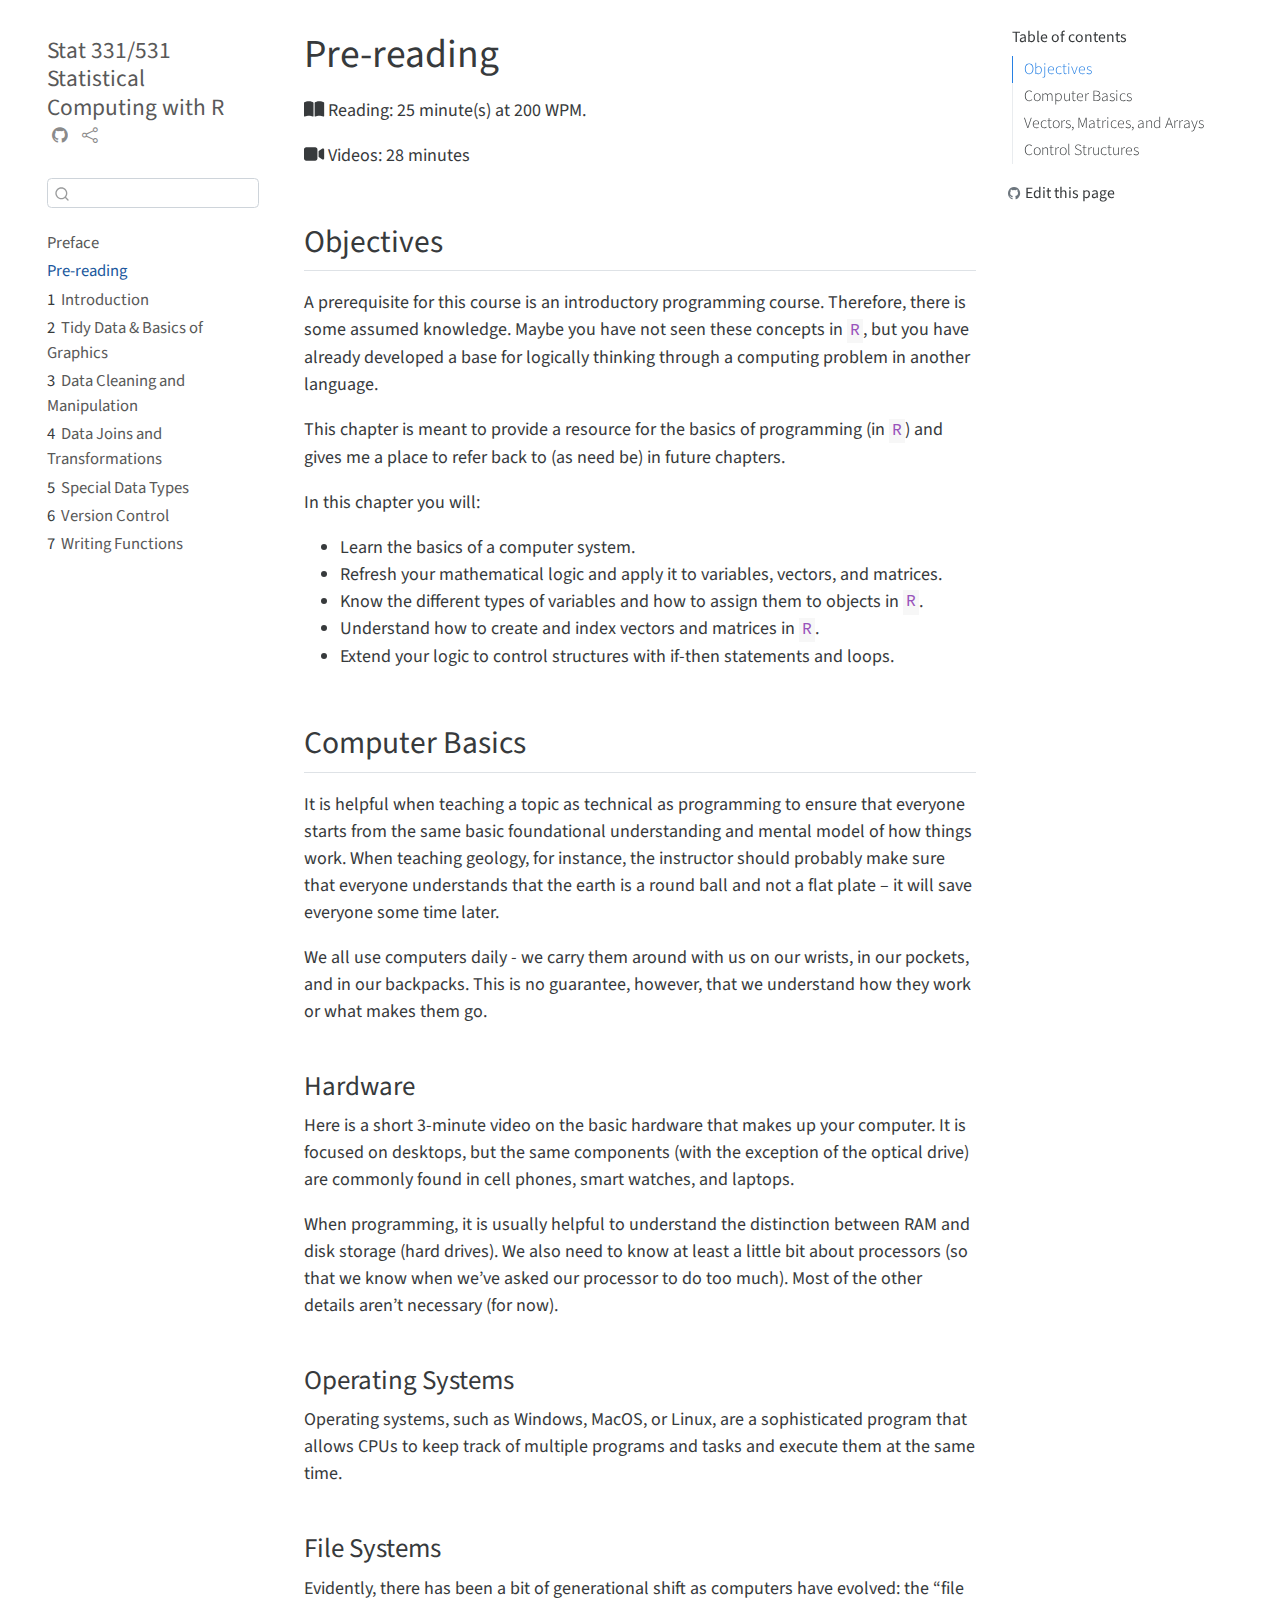
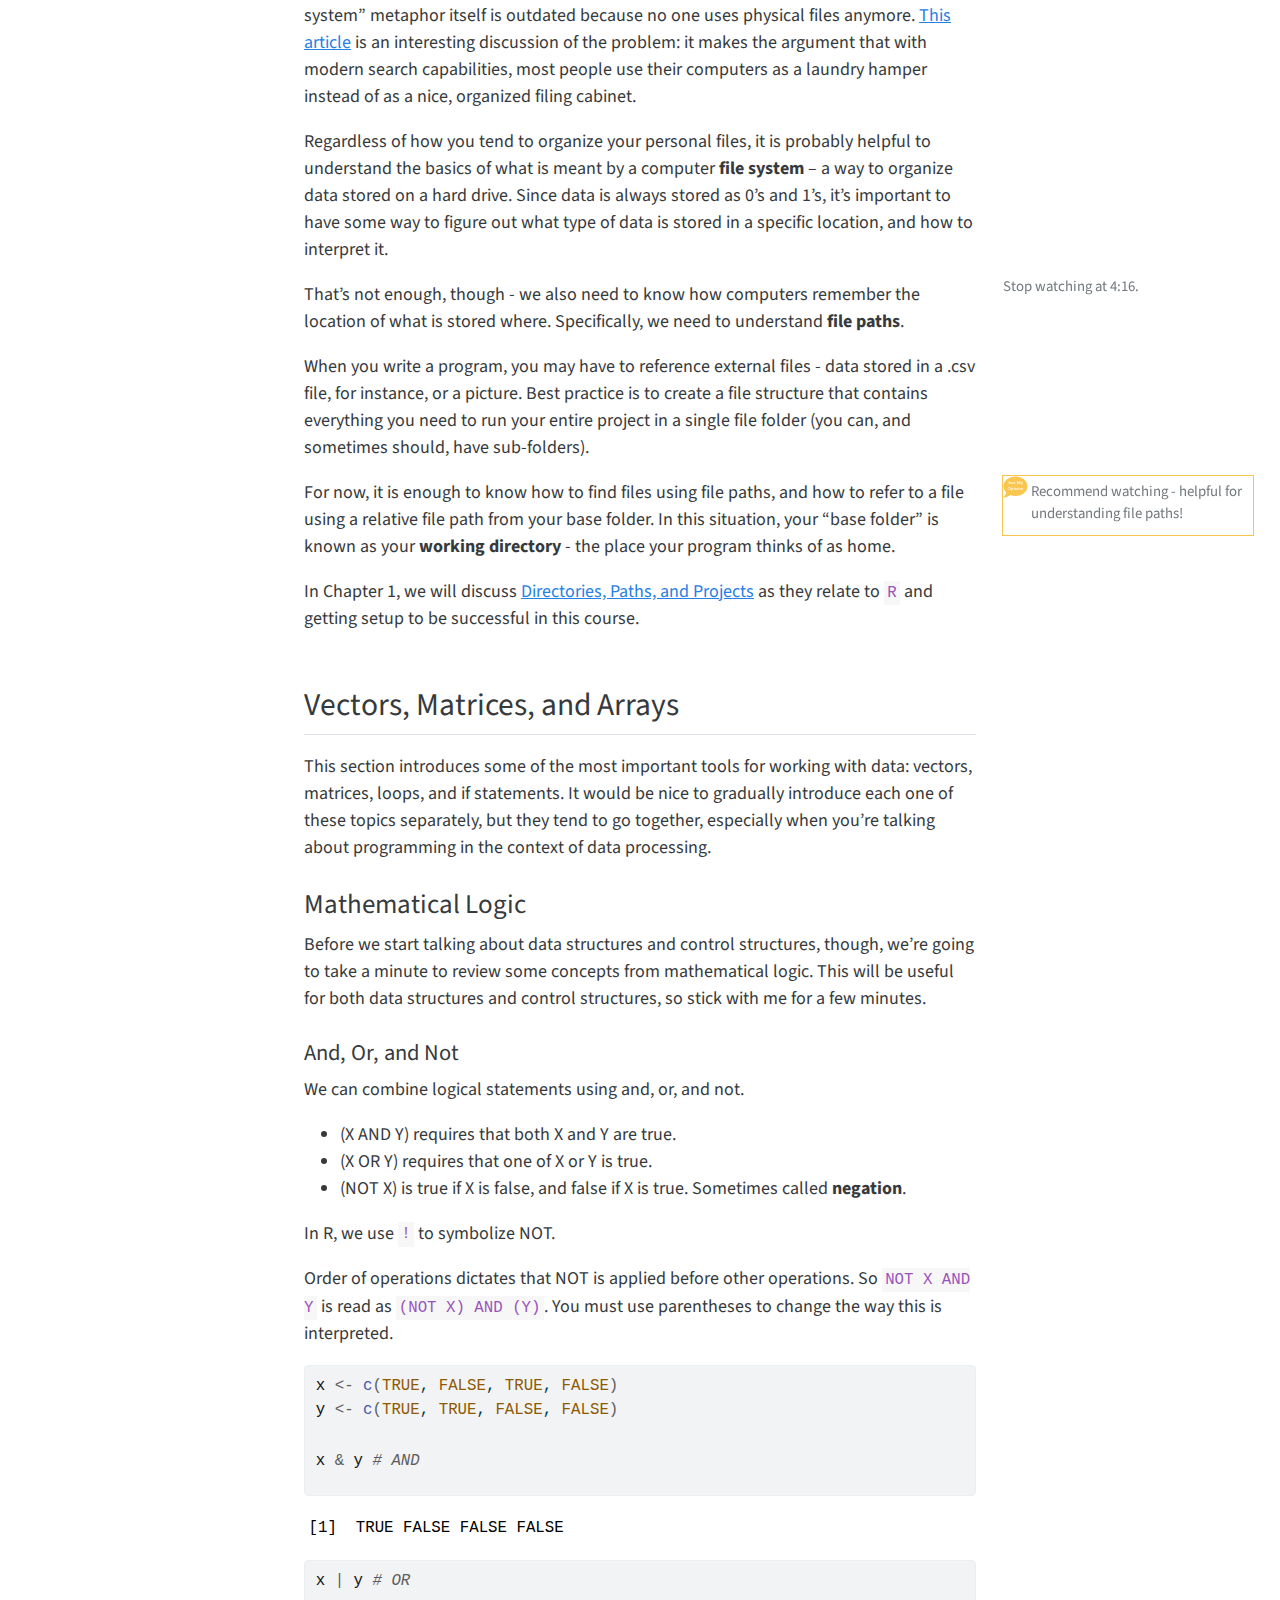
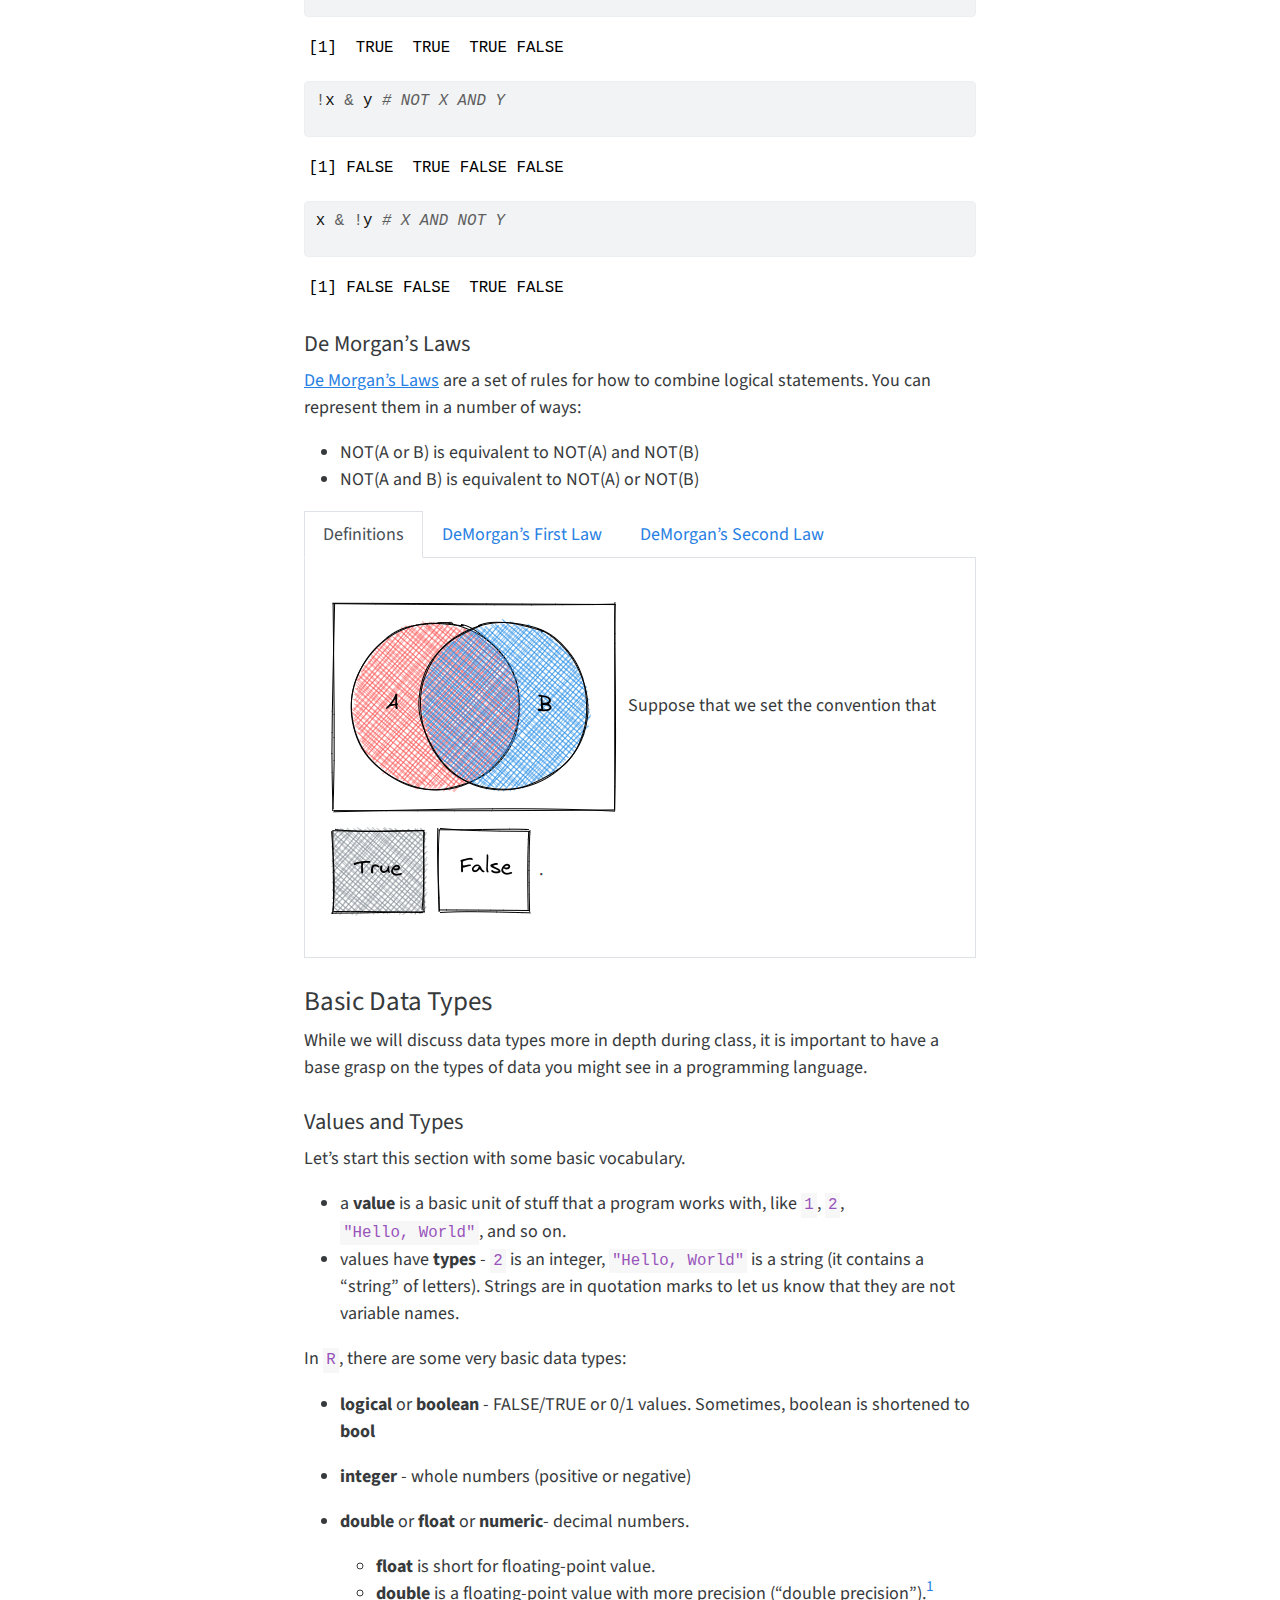
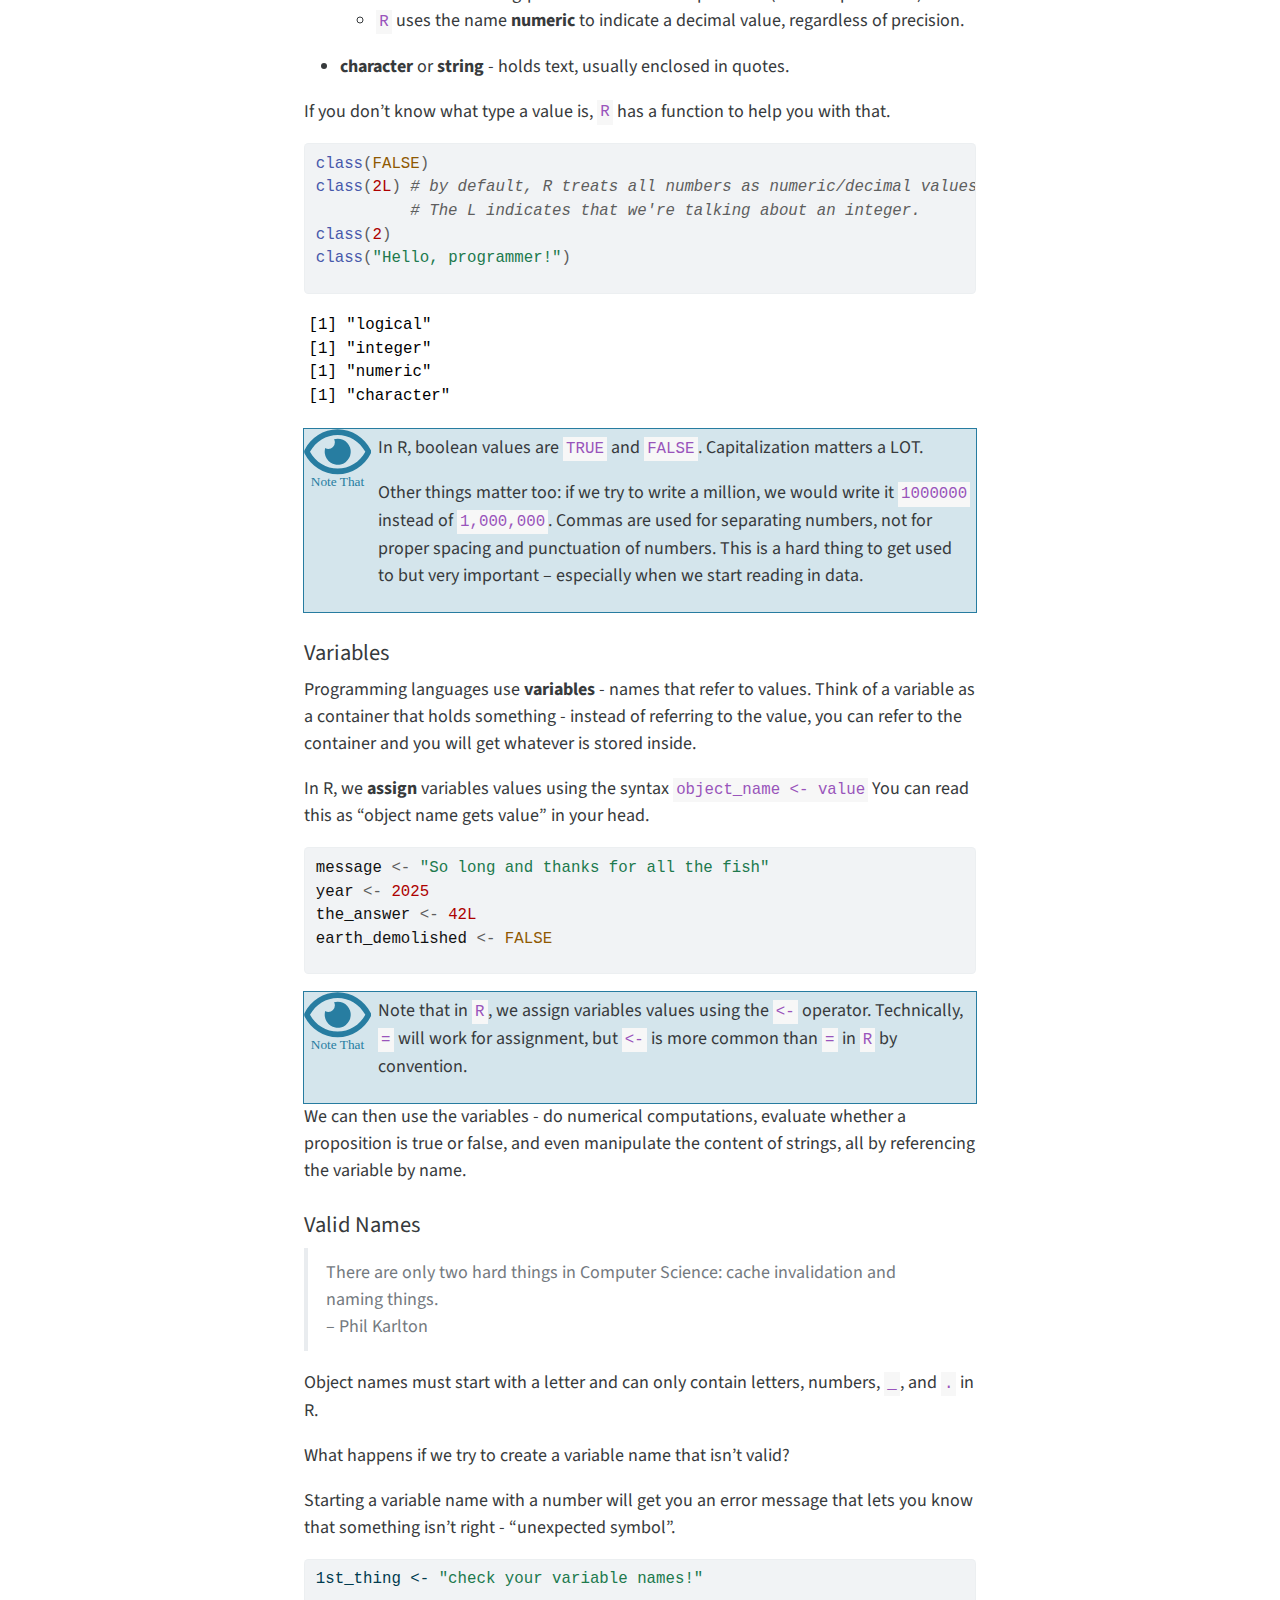
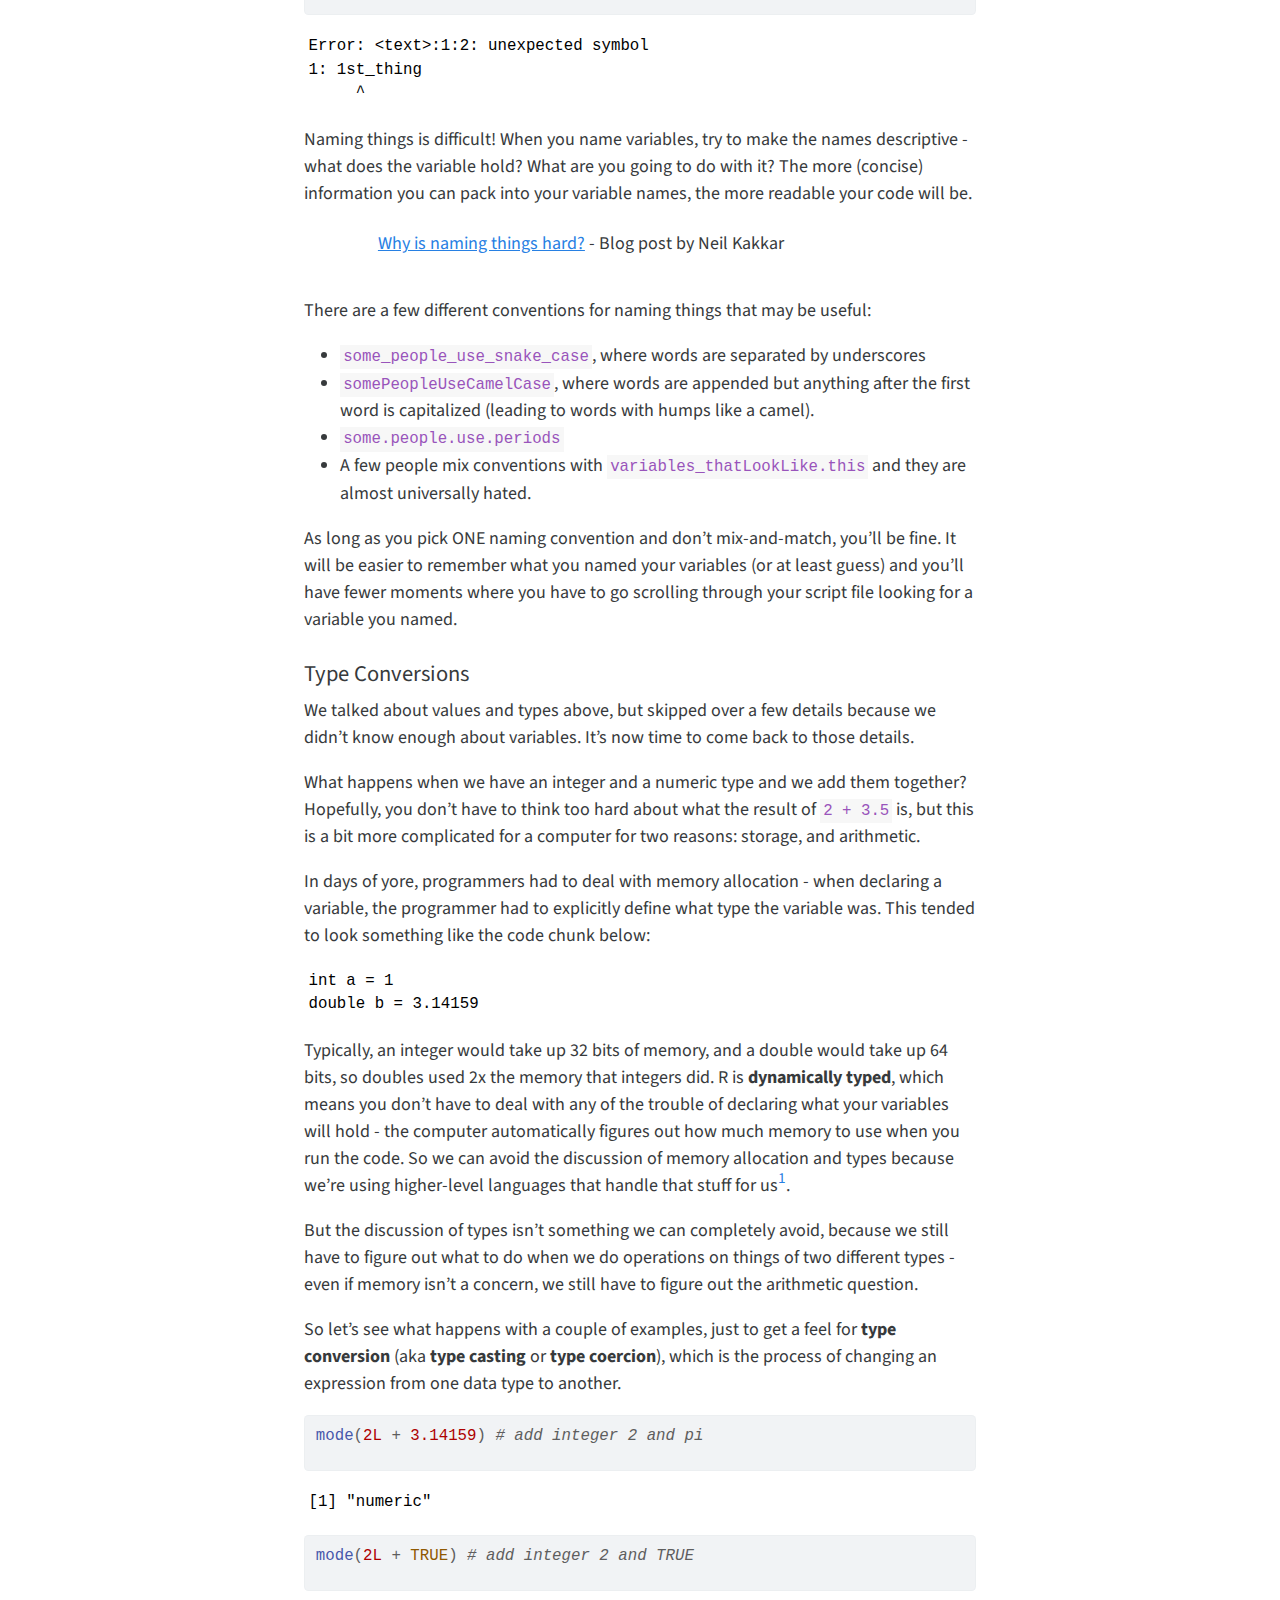
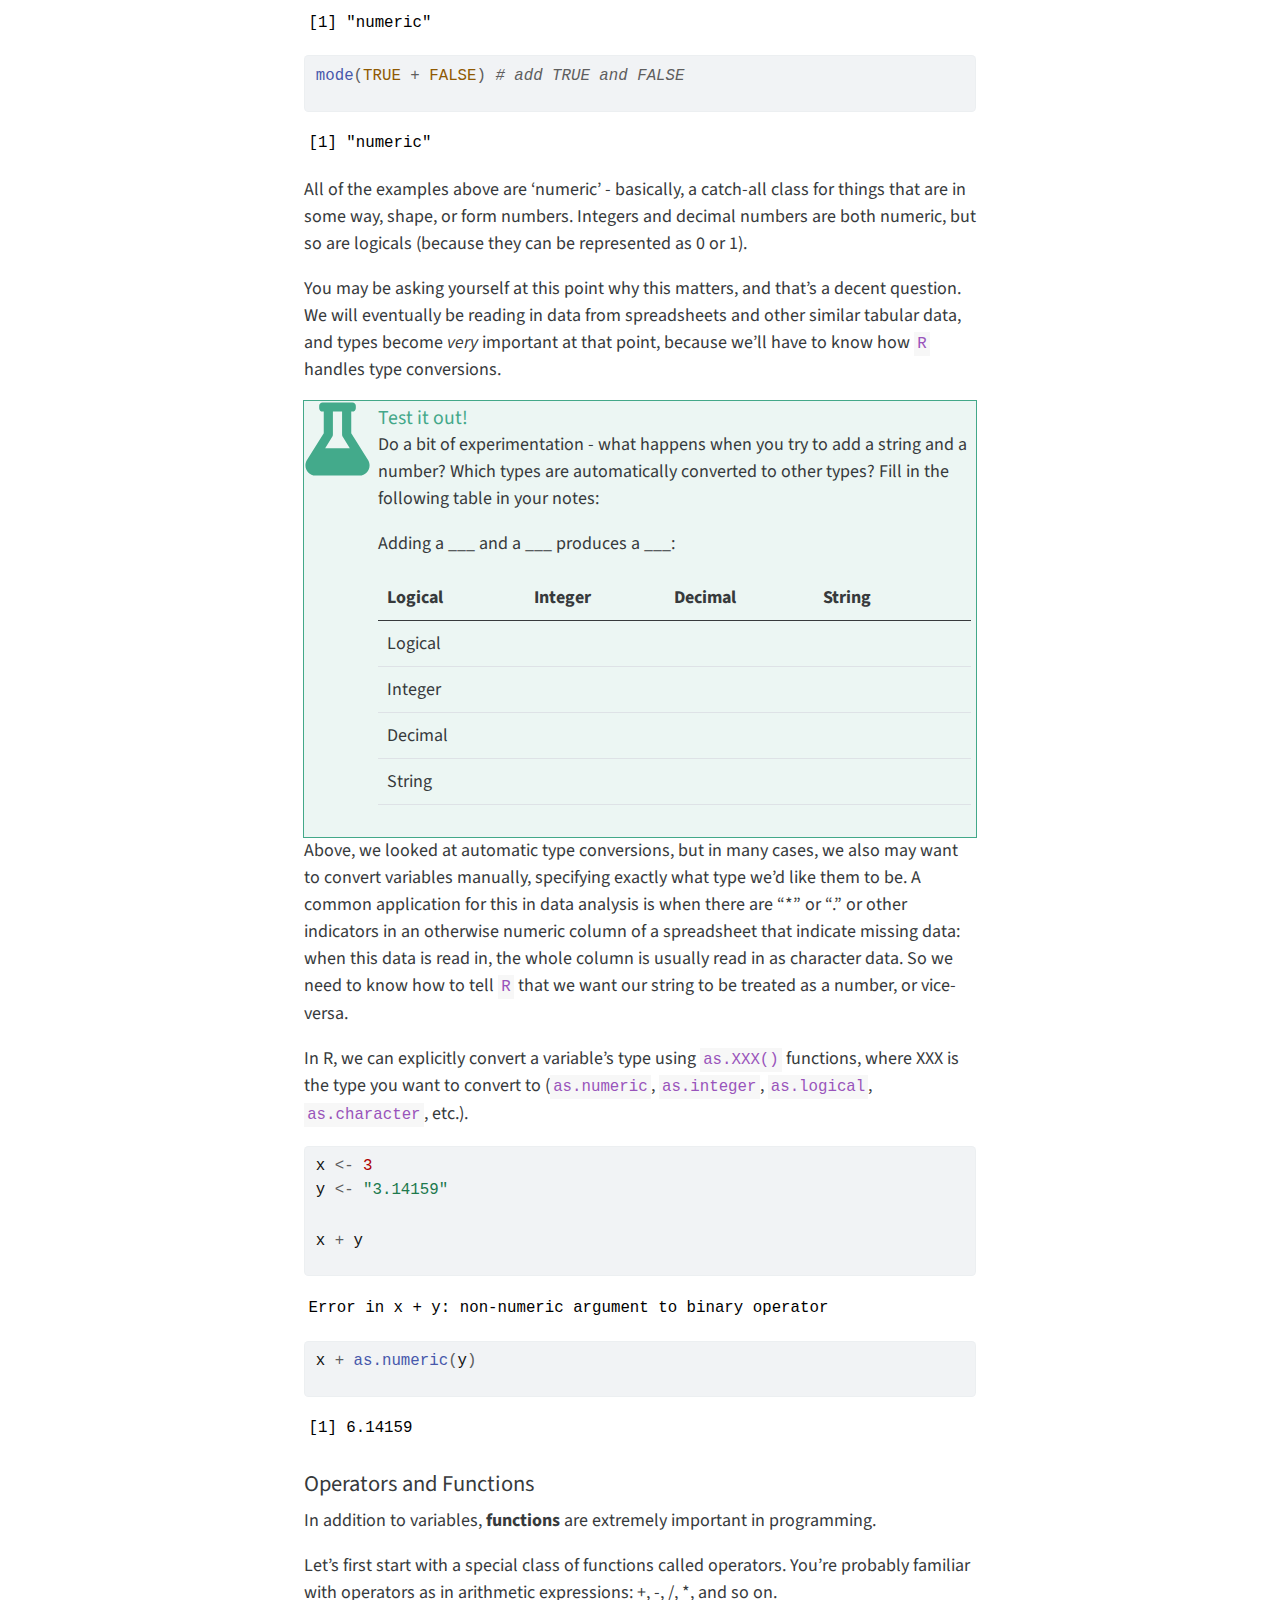
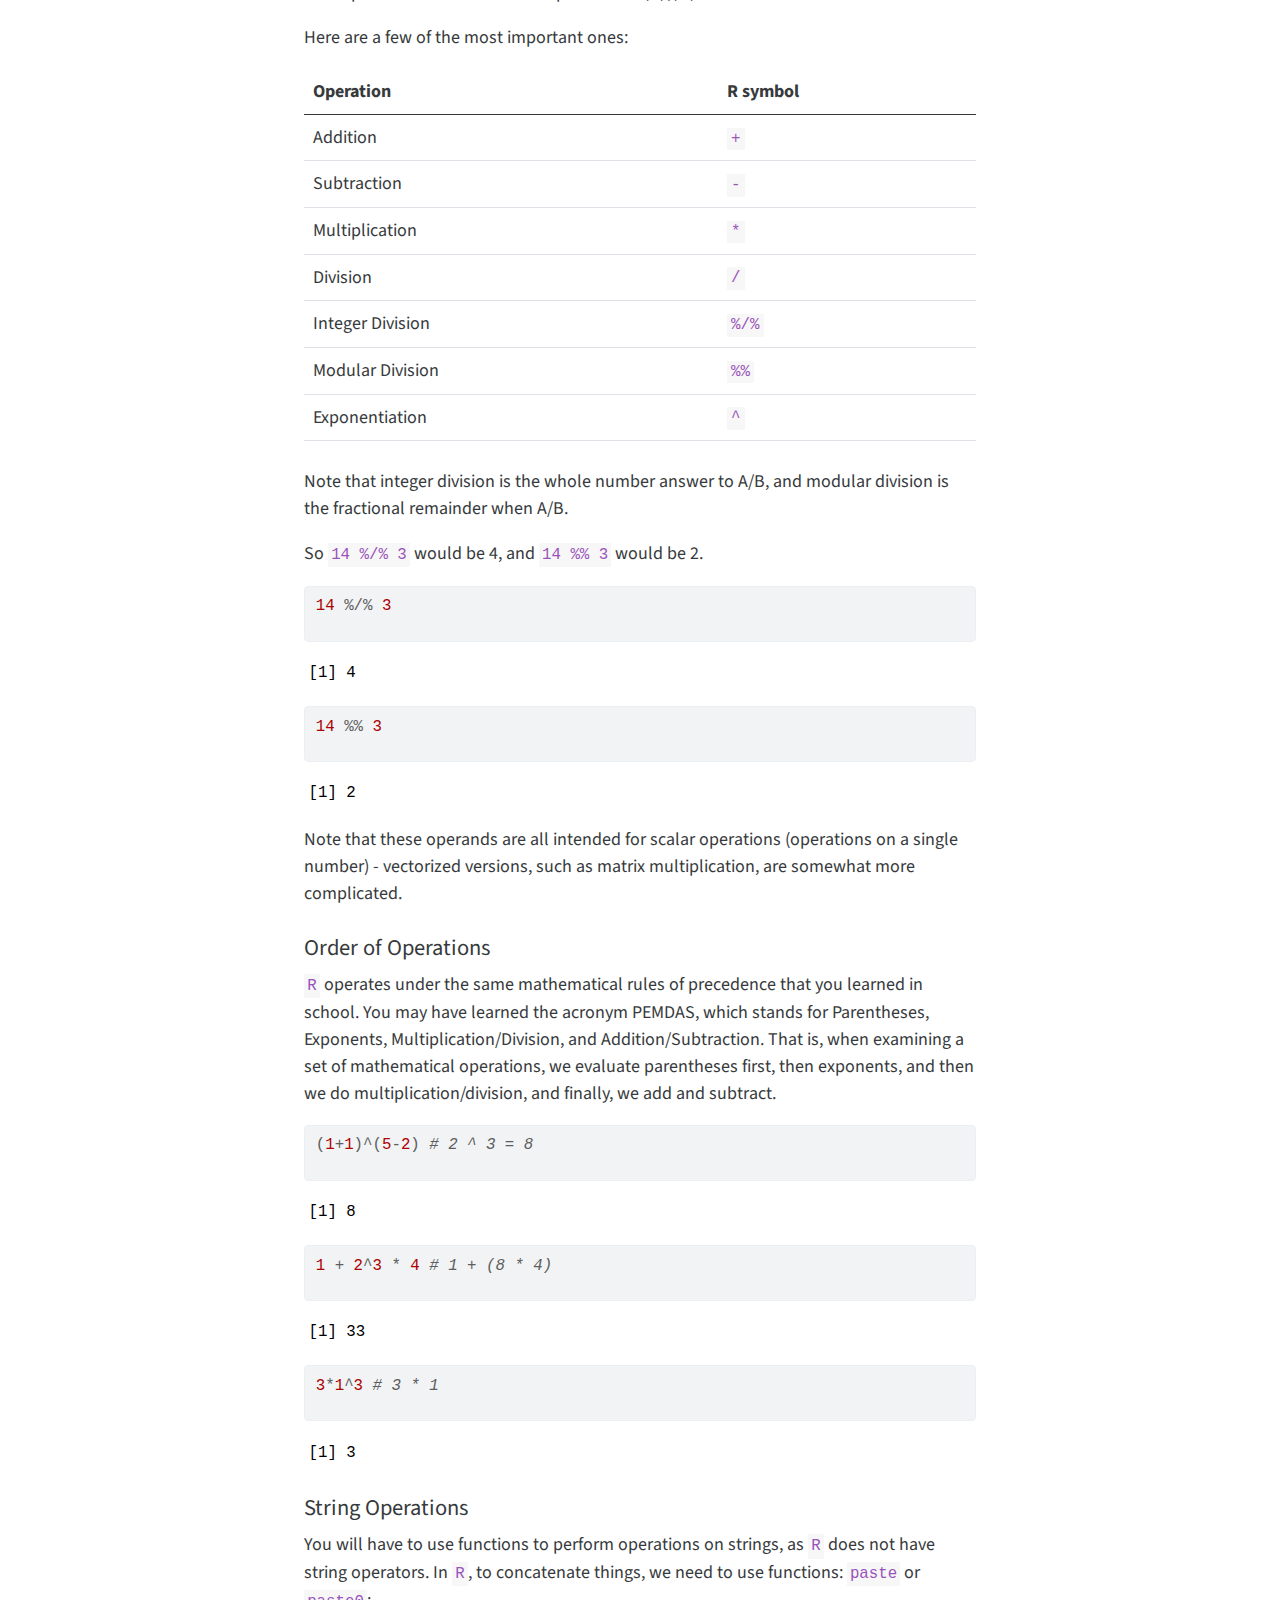
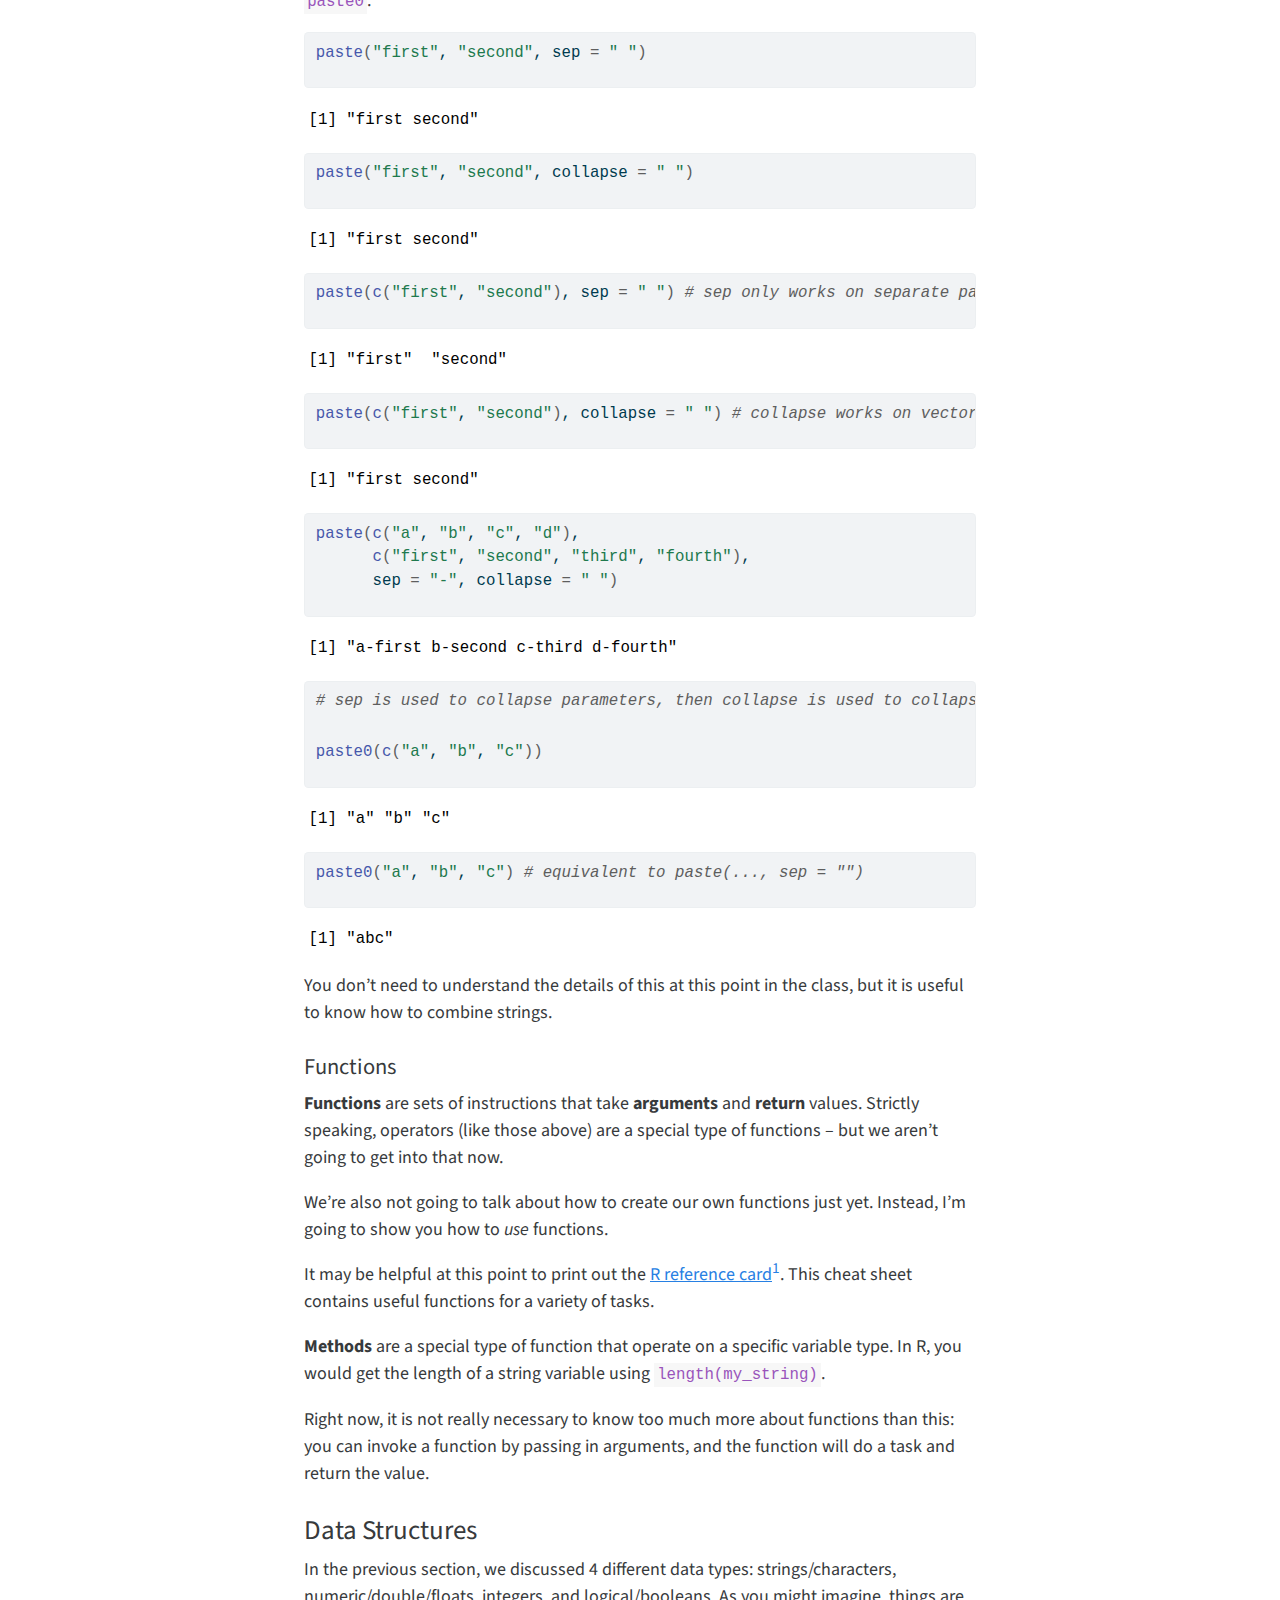
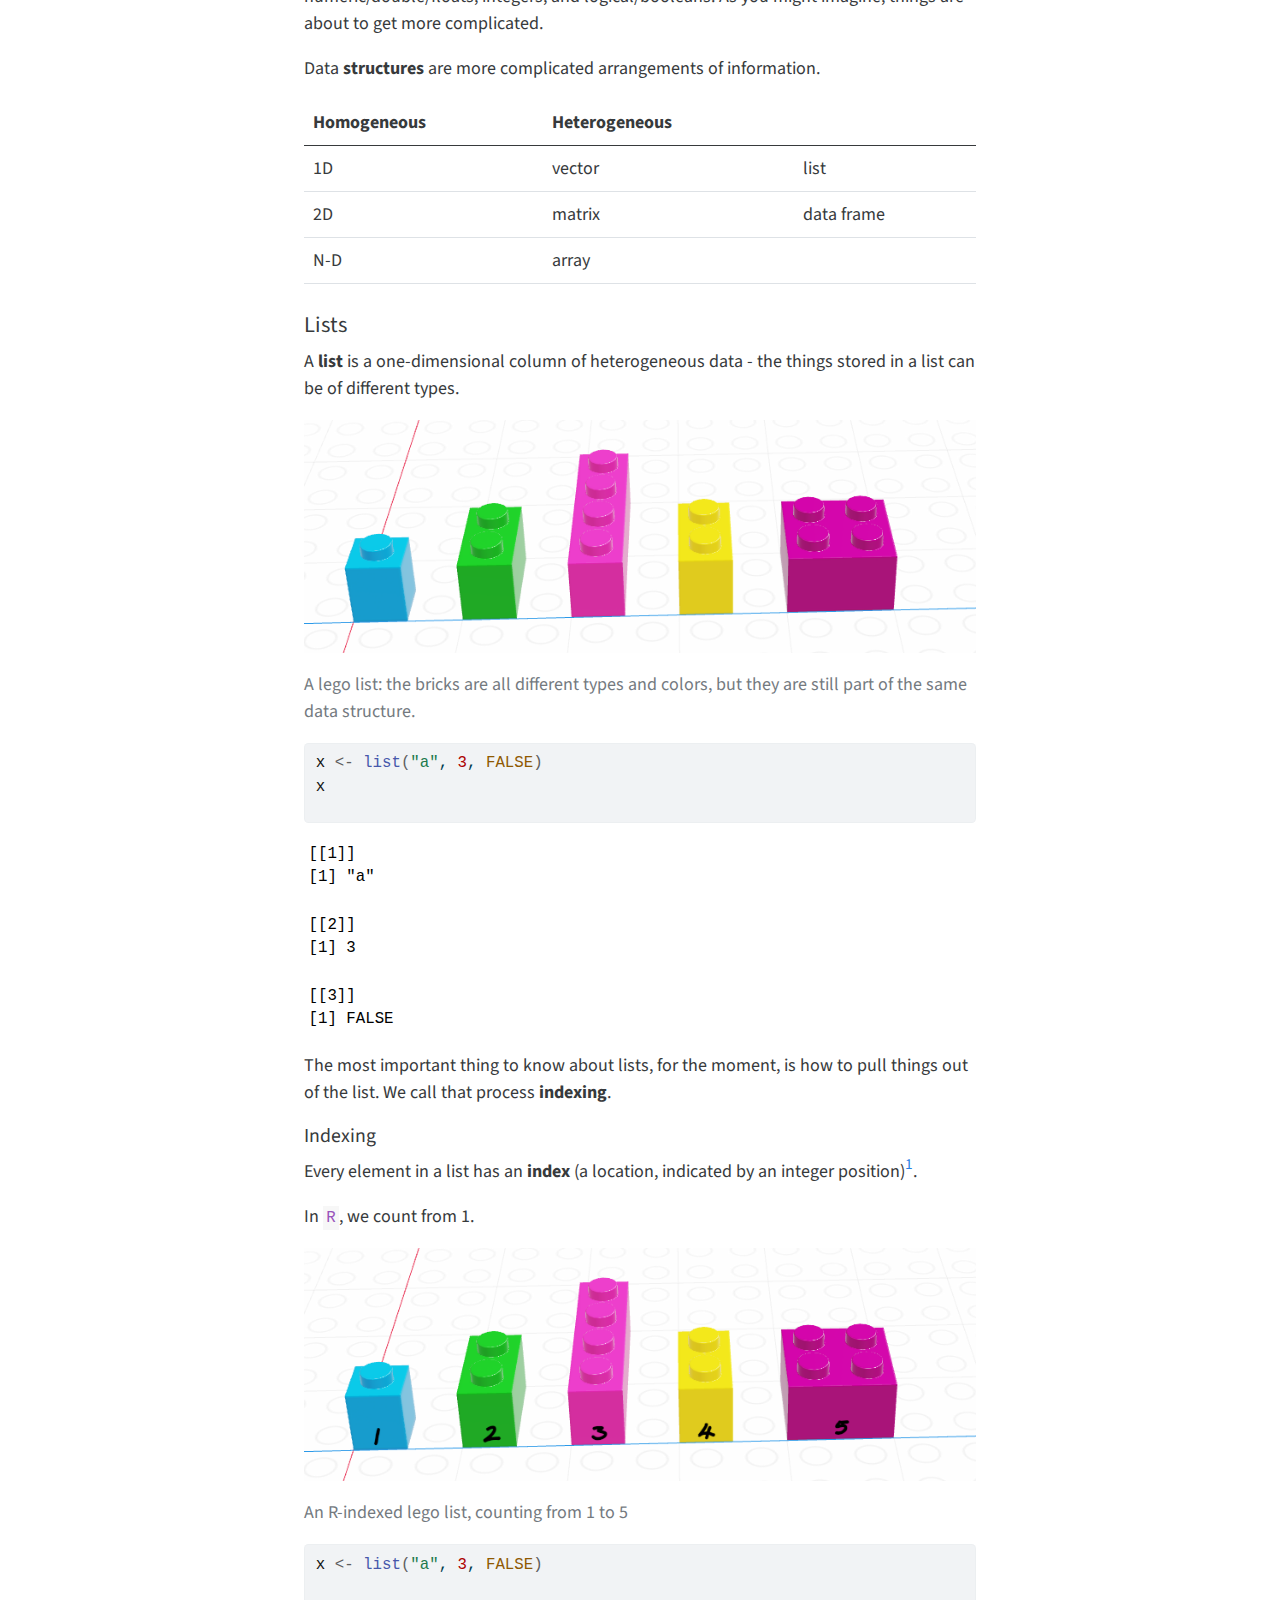
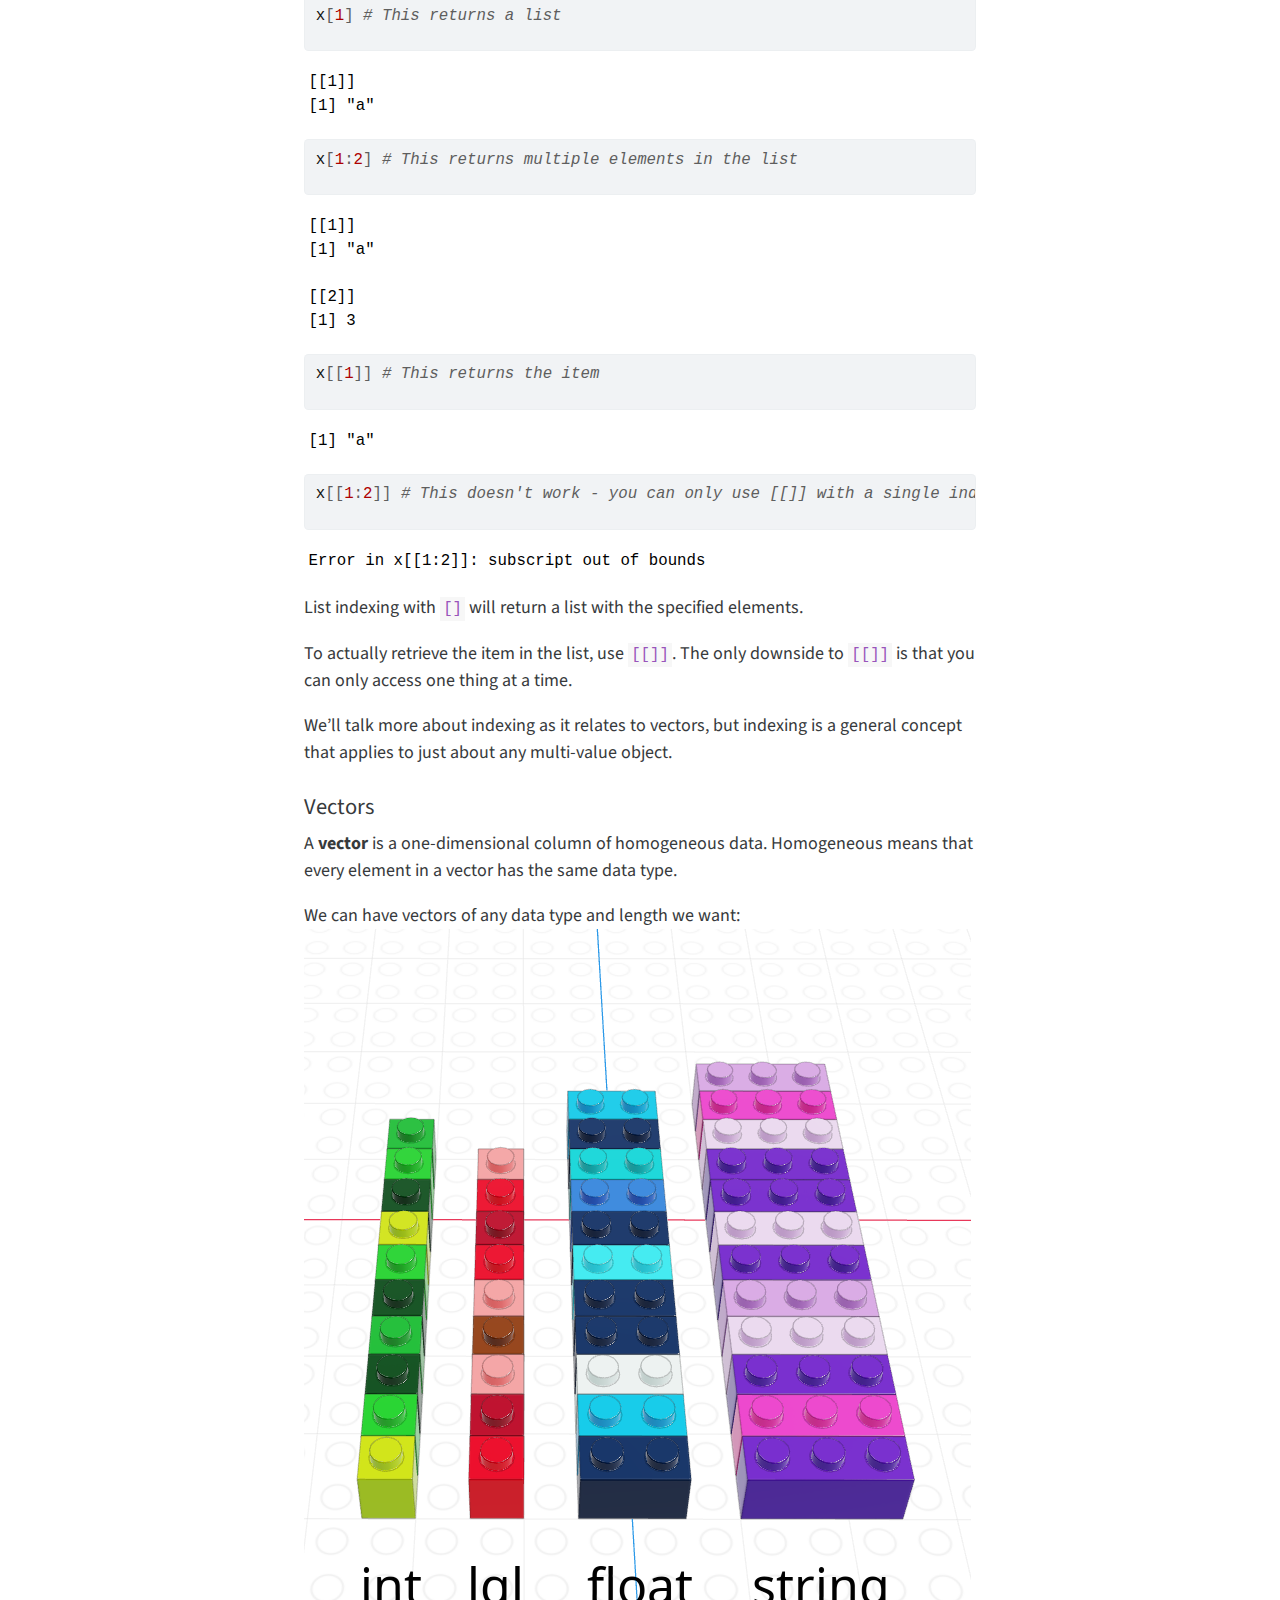
==== commit 4db7c284: "adding week 7 reading + checkin" ====
--- a/docs/00-prereading.html
+++ b/docs/00-prereading.html
@@ -204,6 +204,11 @@
         <li class="sidebar-item">
   <div class="sidebar-item-container"> 
   <a href="./06-version-control.html" class="sidebar-item-text sidebar-link"><span class="chapter-number">6</span>&nbsp; <span class="chapter-title">Version Control</span></a>
+  </div>
+</li>
+        <li class="sidebar-item">
+  <div class="sidebar-item-container"> 
+  <a href="./07-functions.html" class="sidebar-item-text sidebar-link"><span class="chapter-number">7</span>&nbsp; <span class="chapter-title">Writing Functions</span></a>
   </div>
 </li>
     </ul>
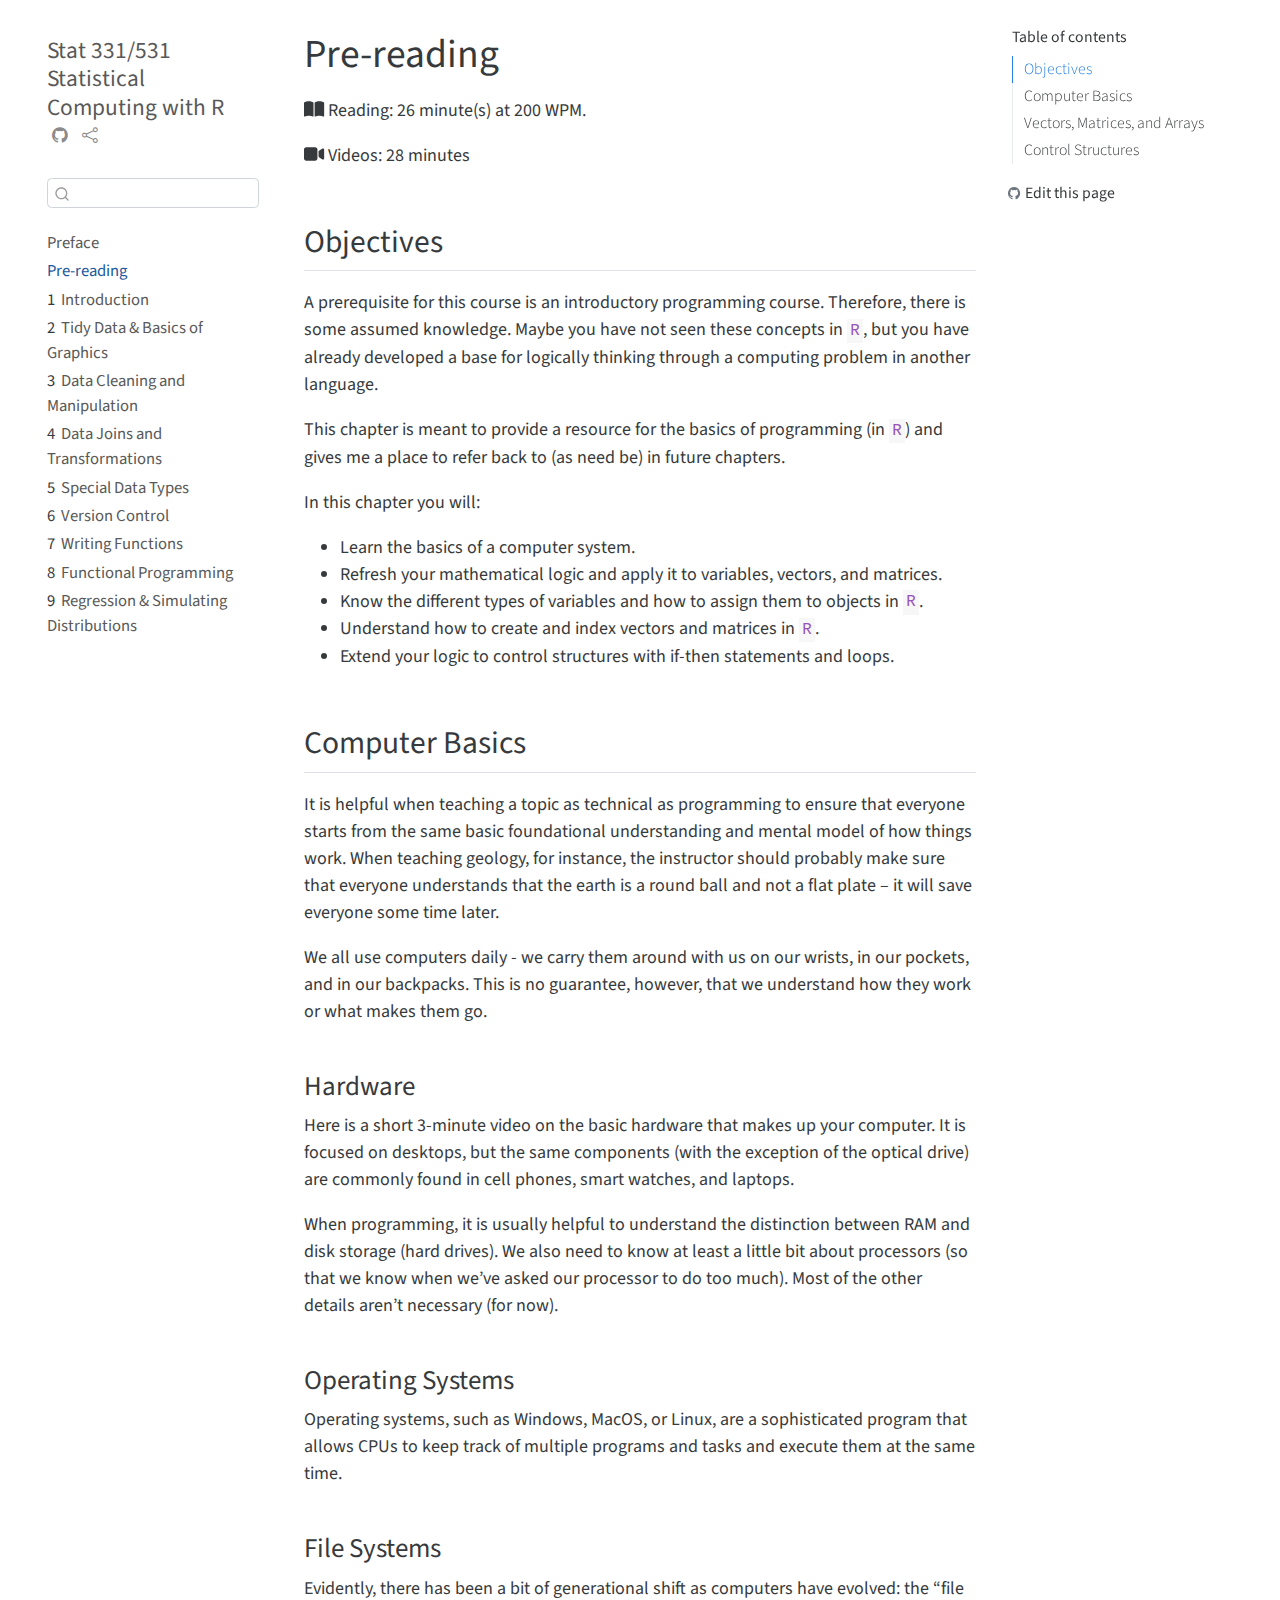
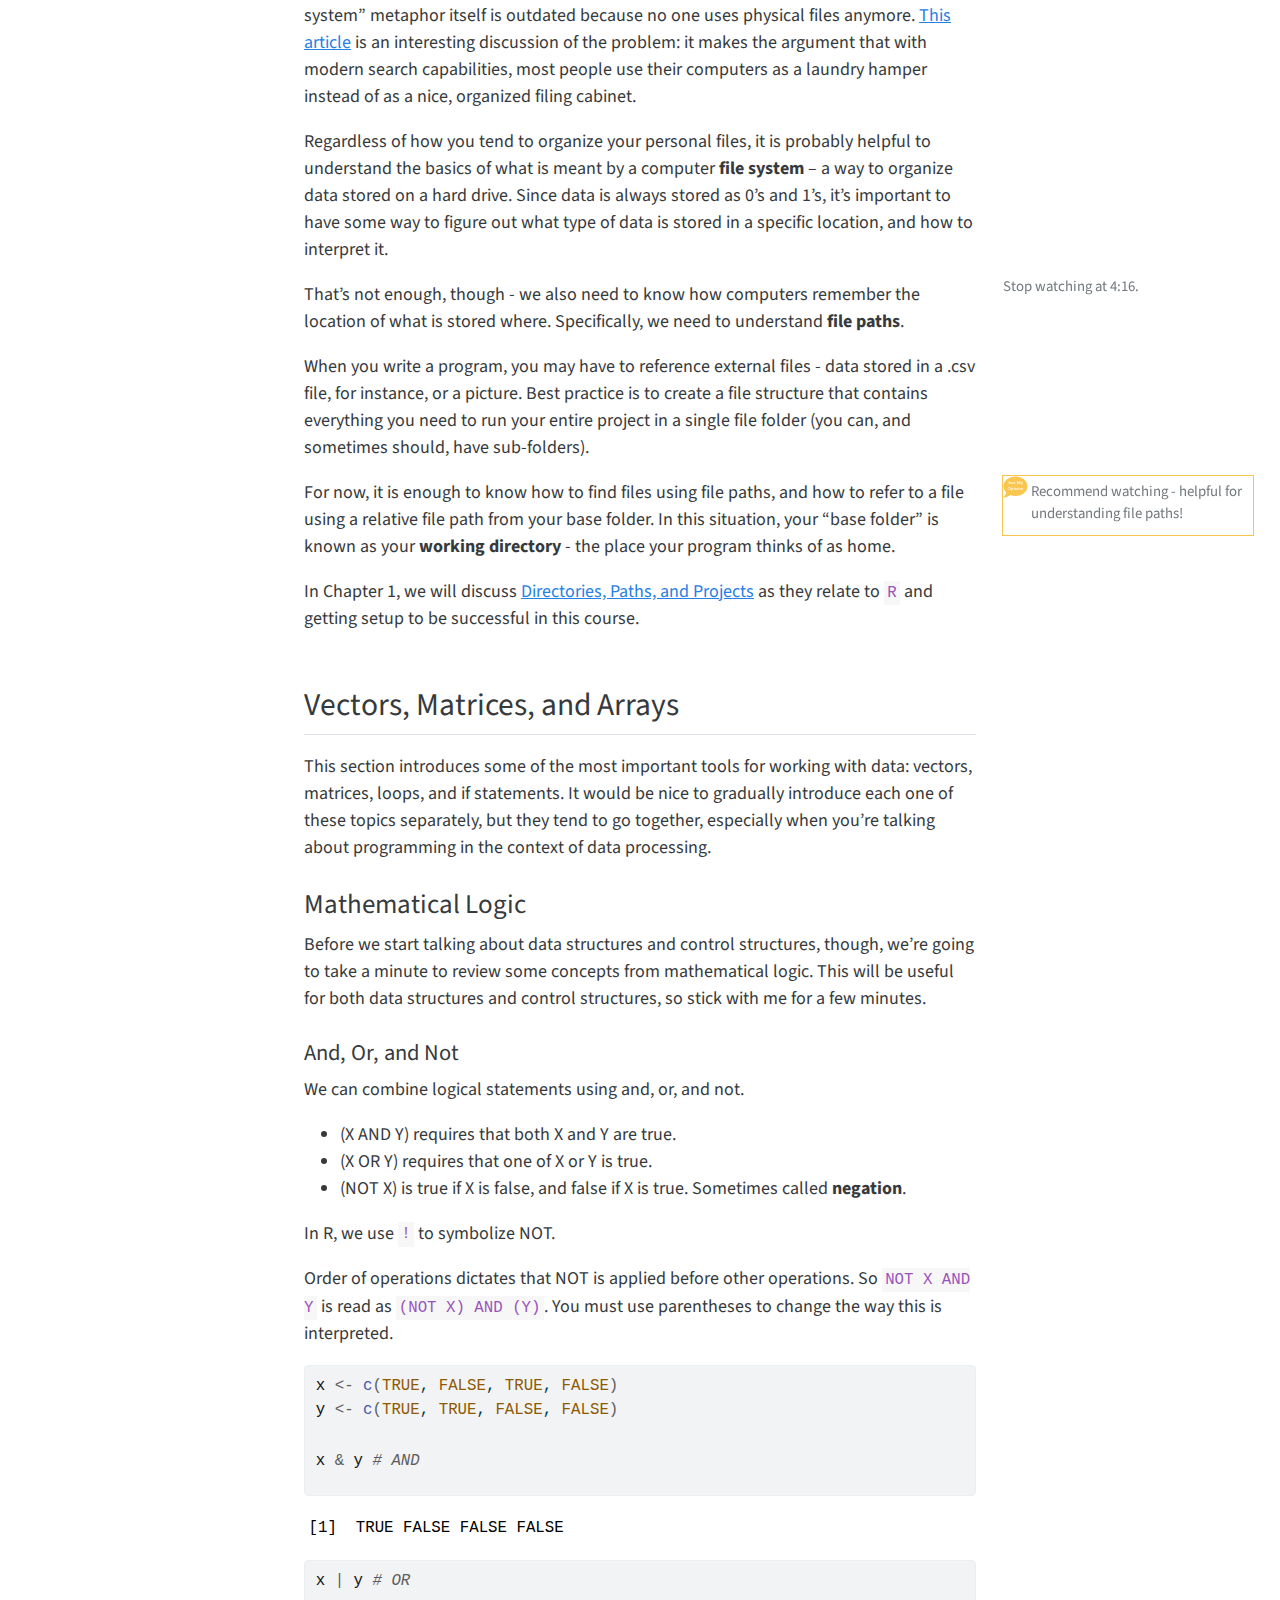
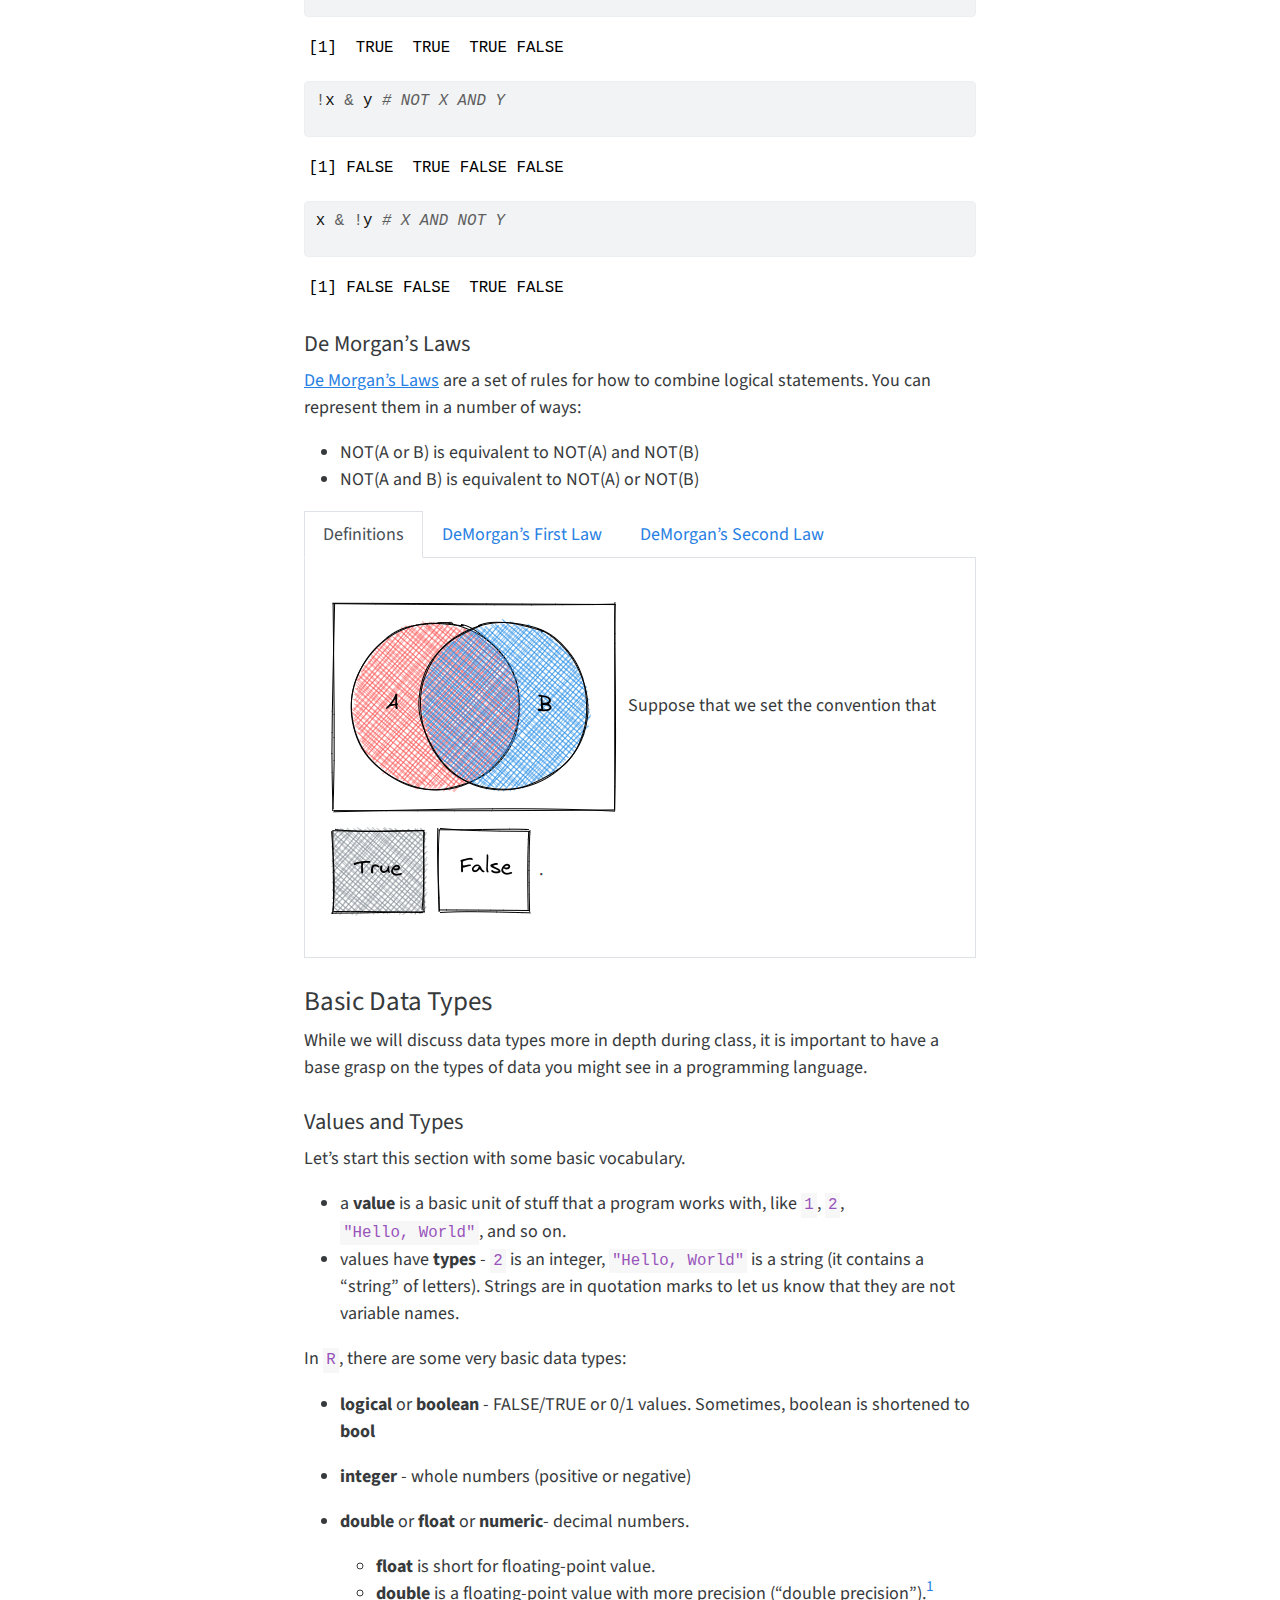
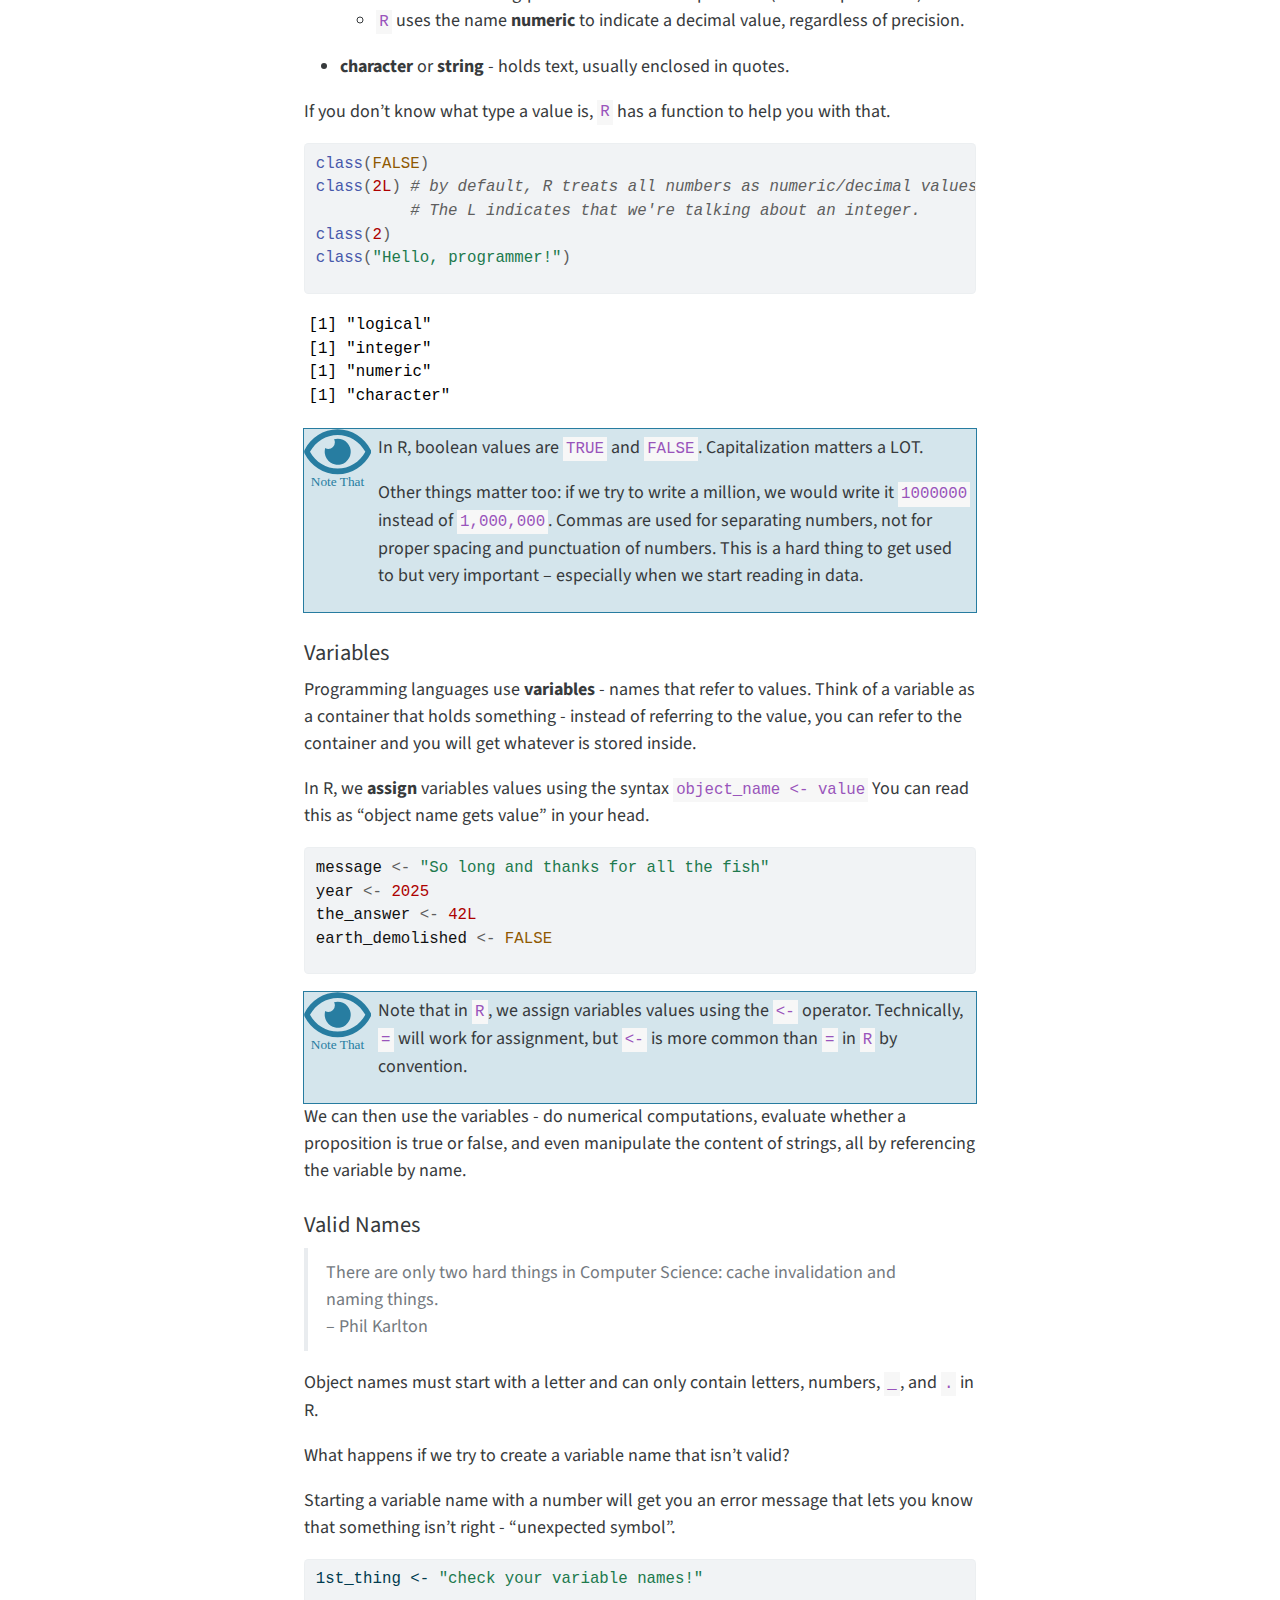
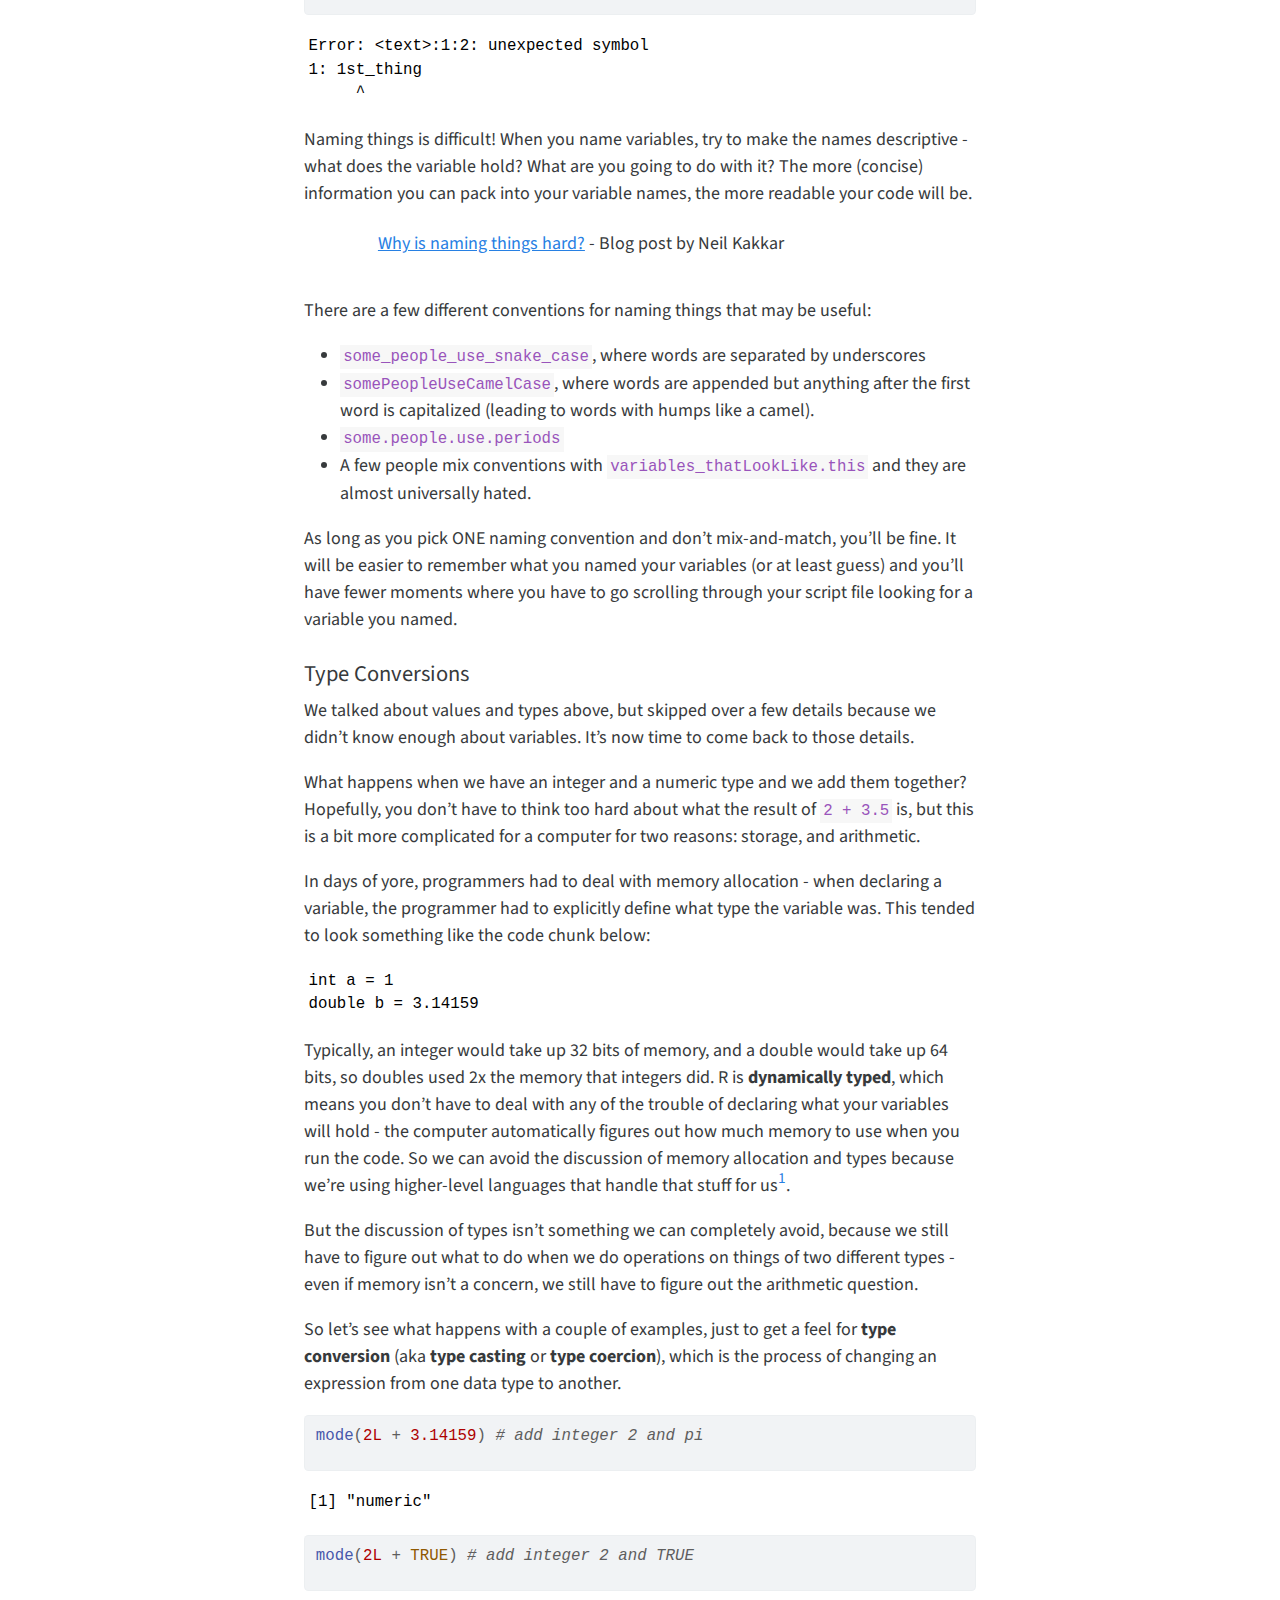
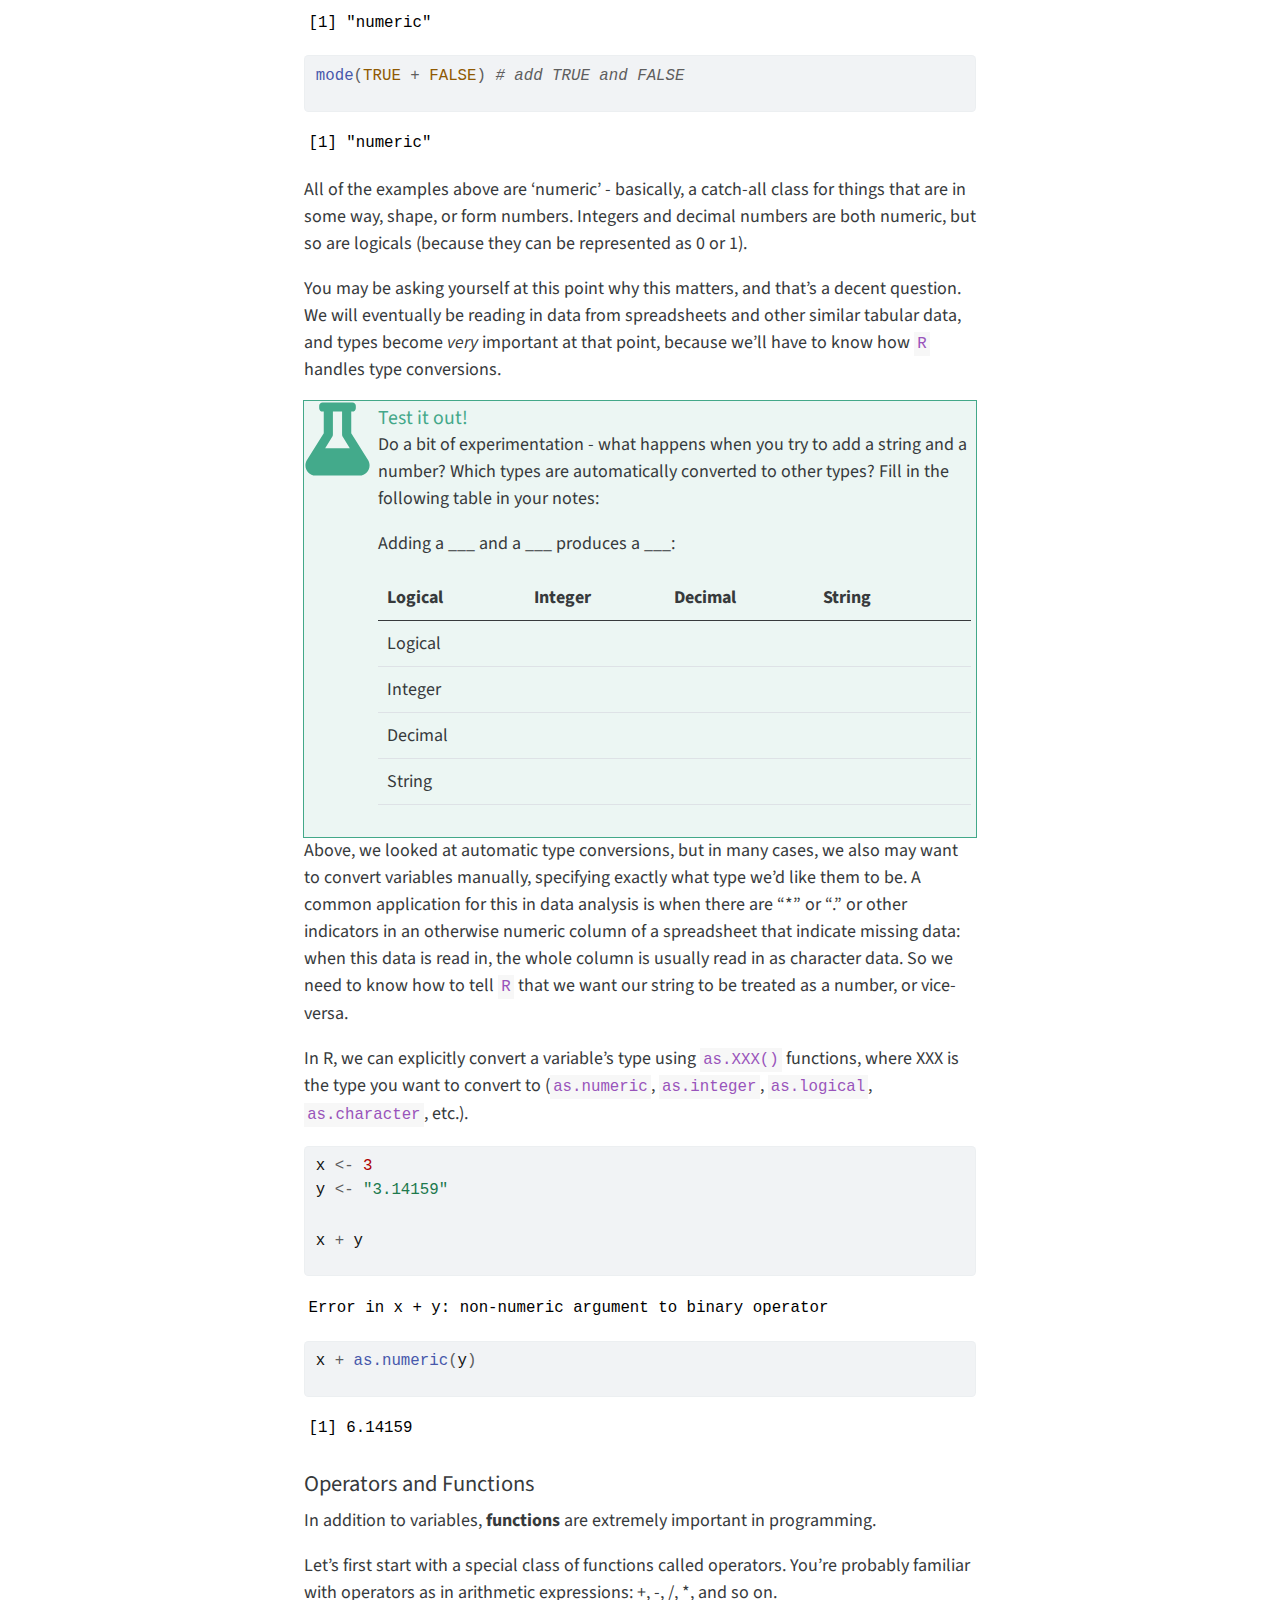
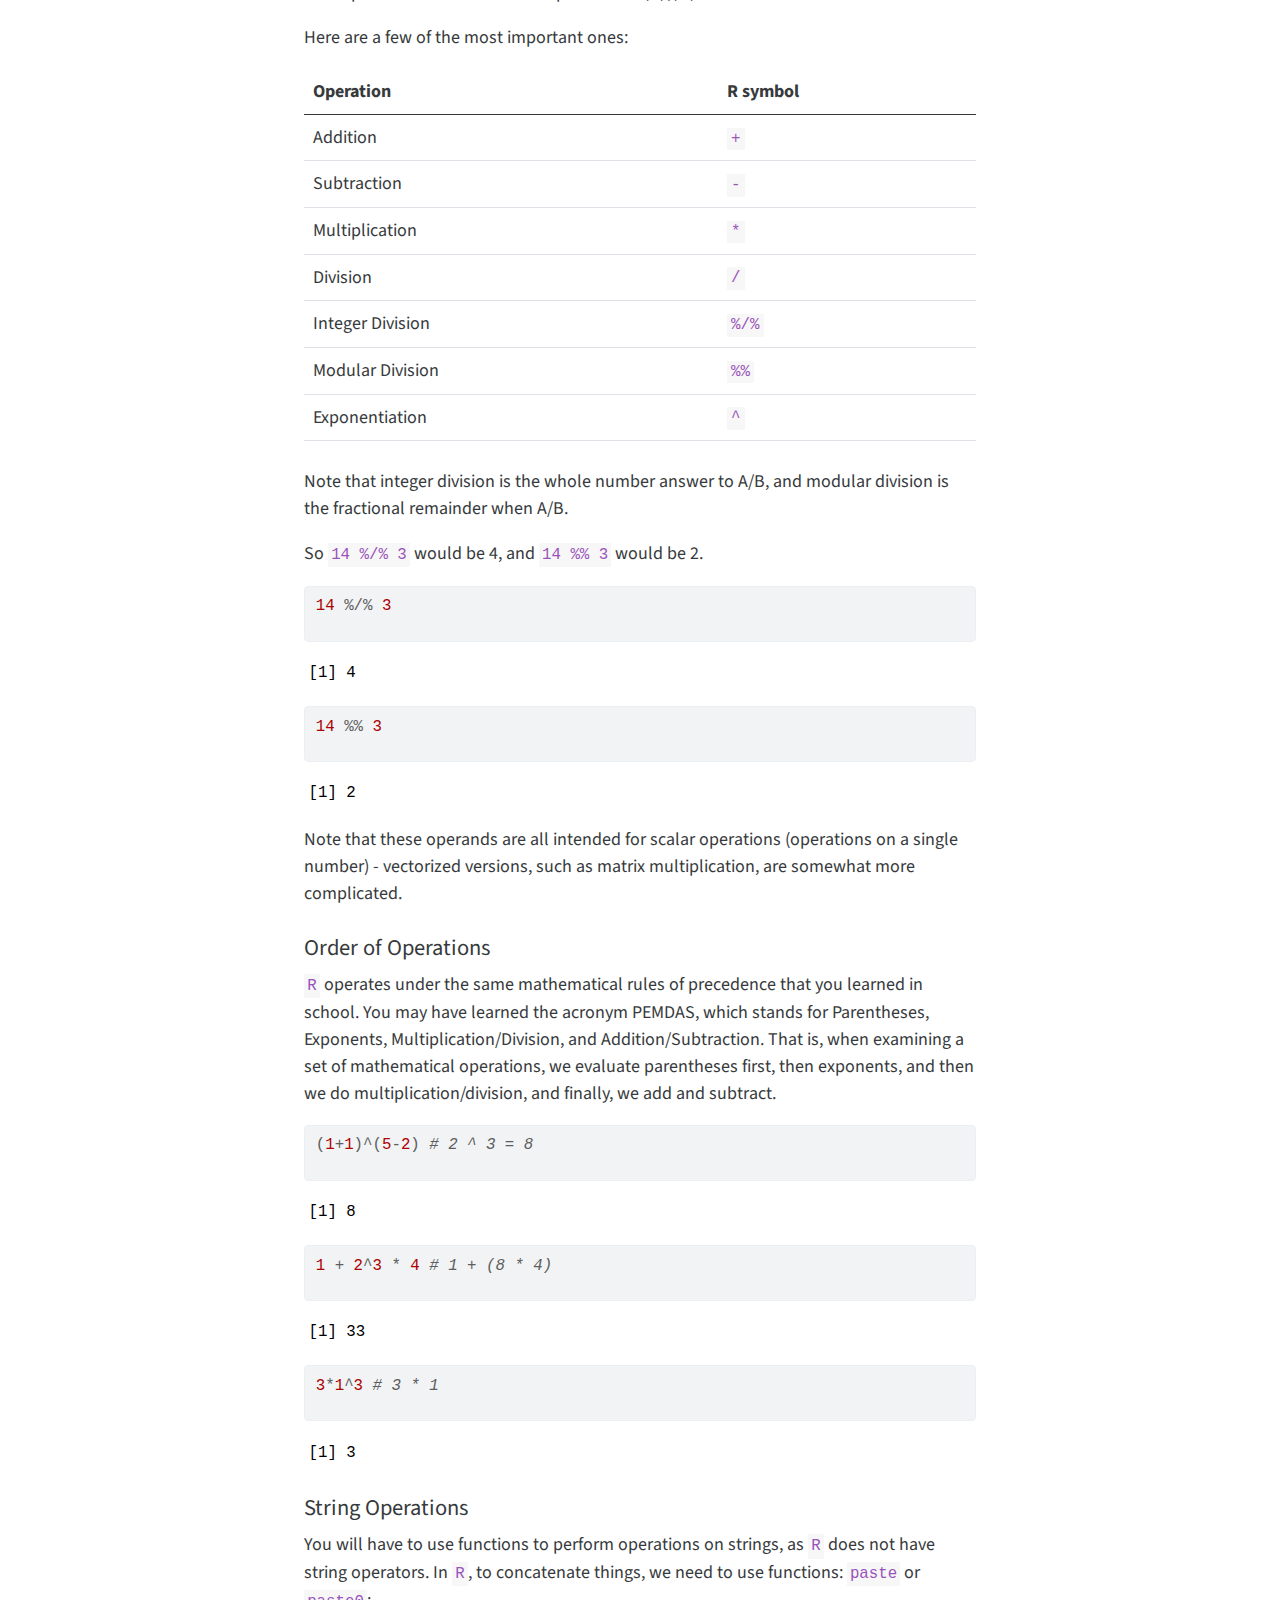
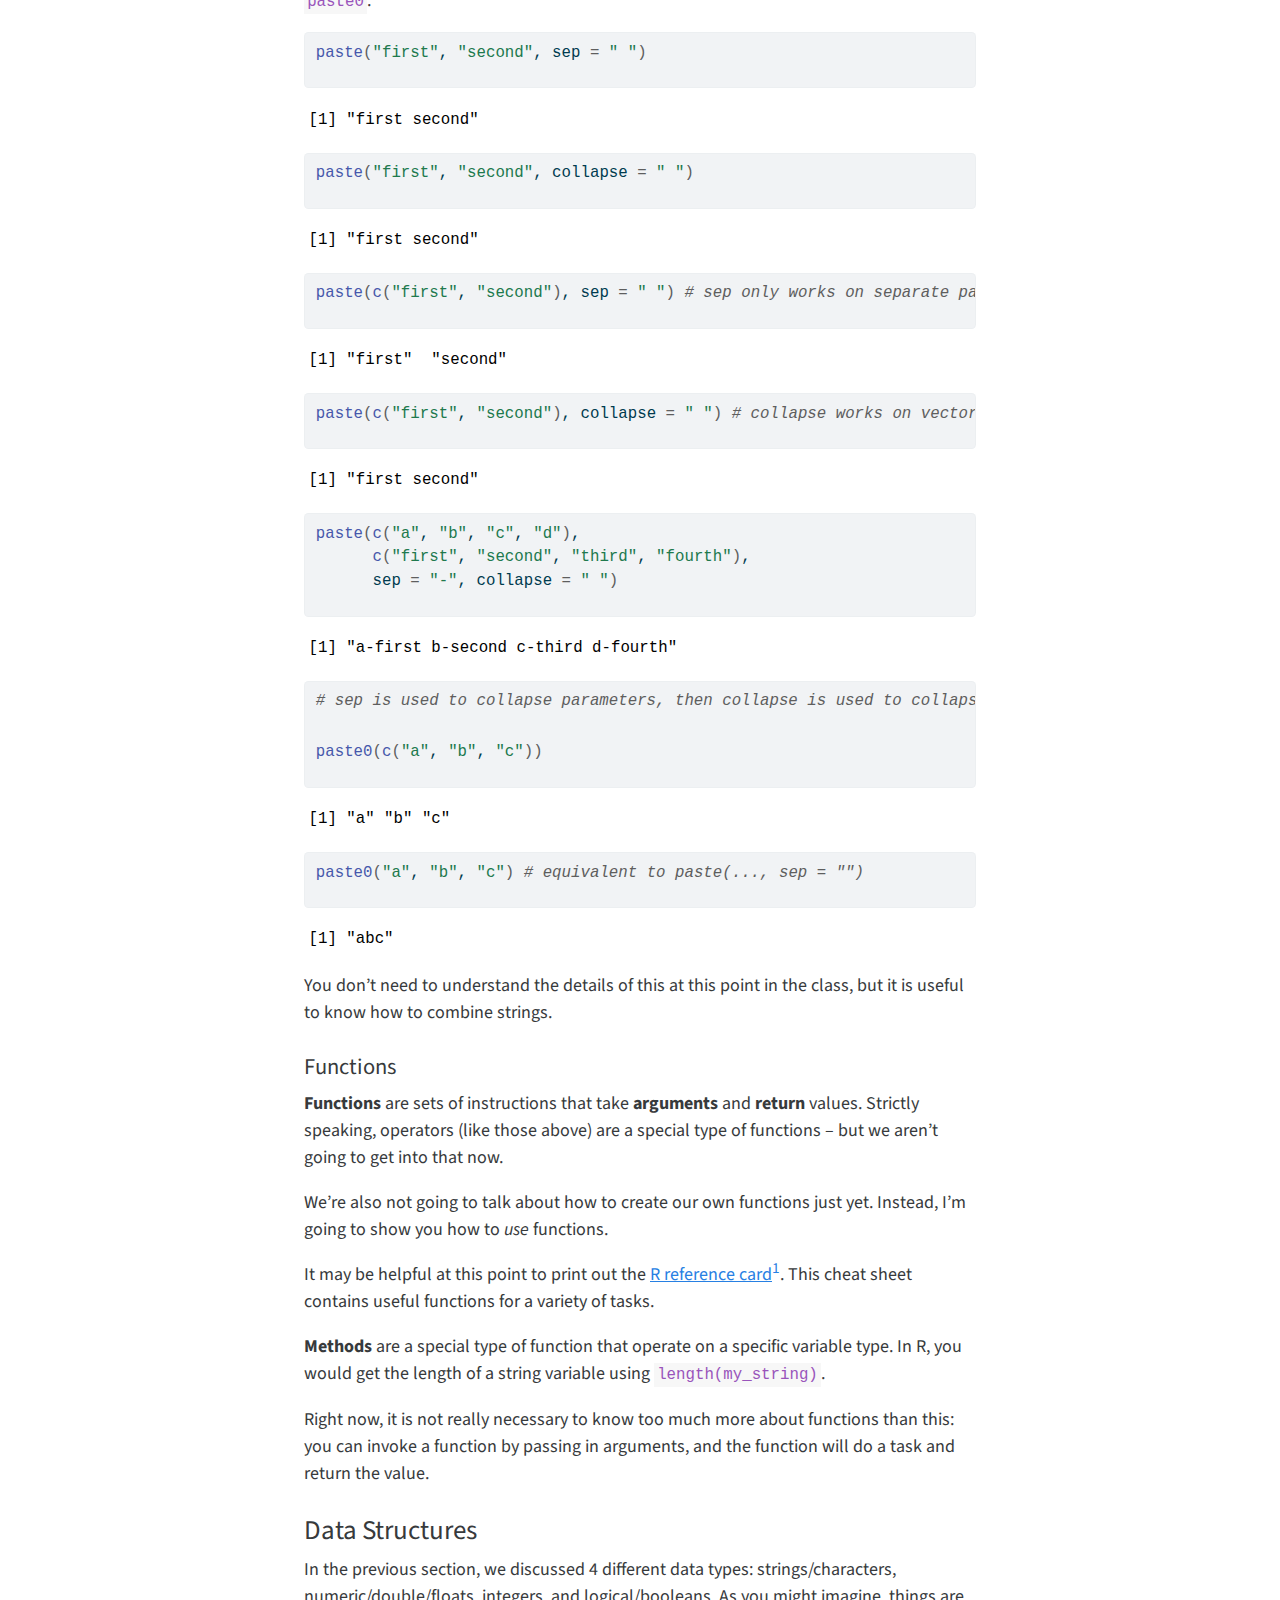
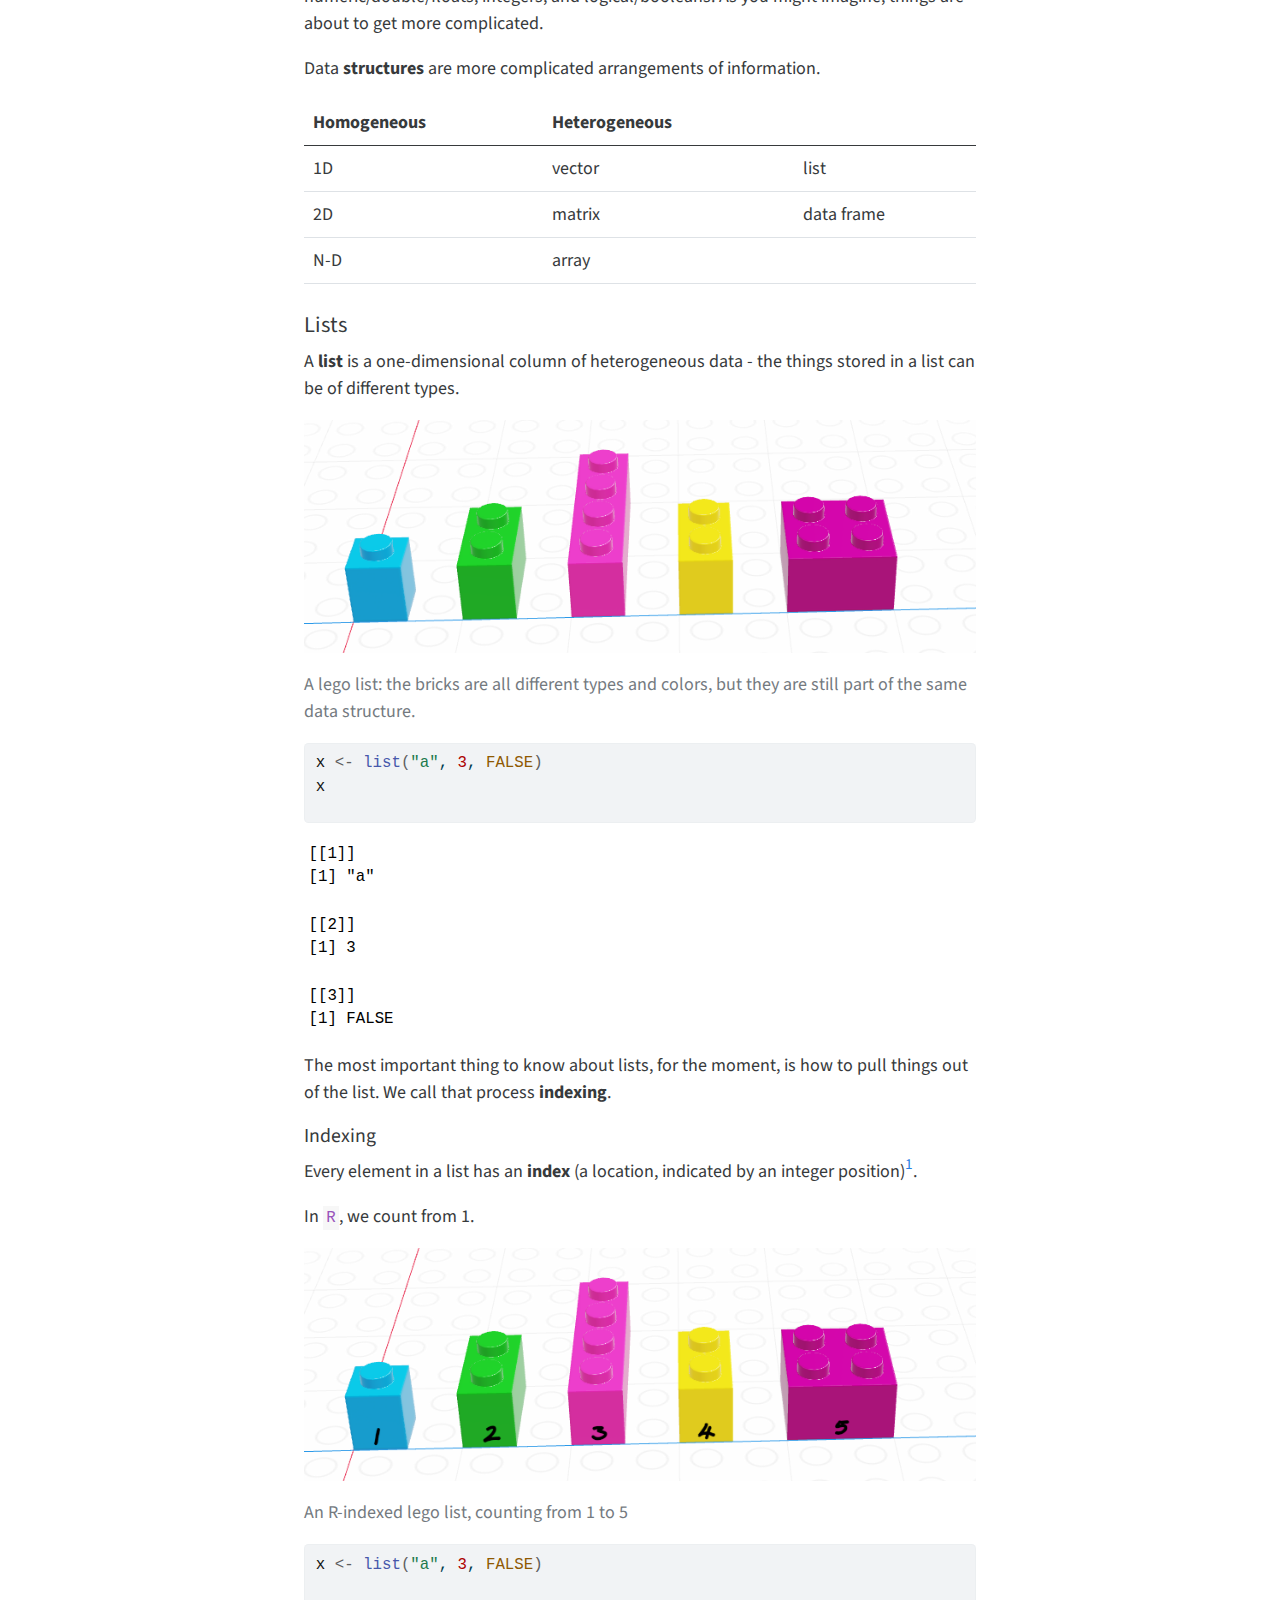
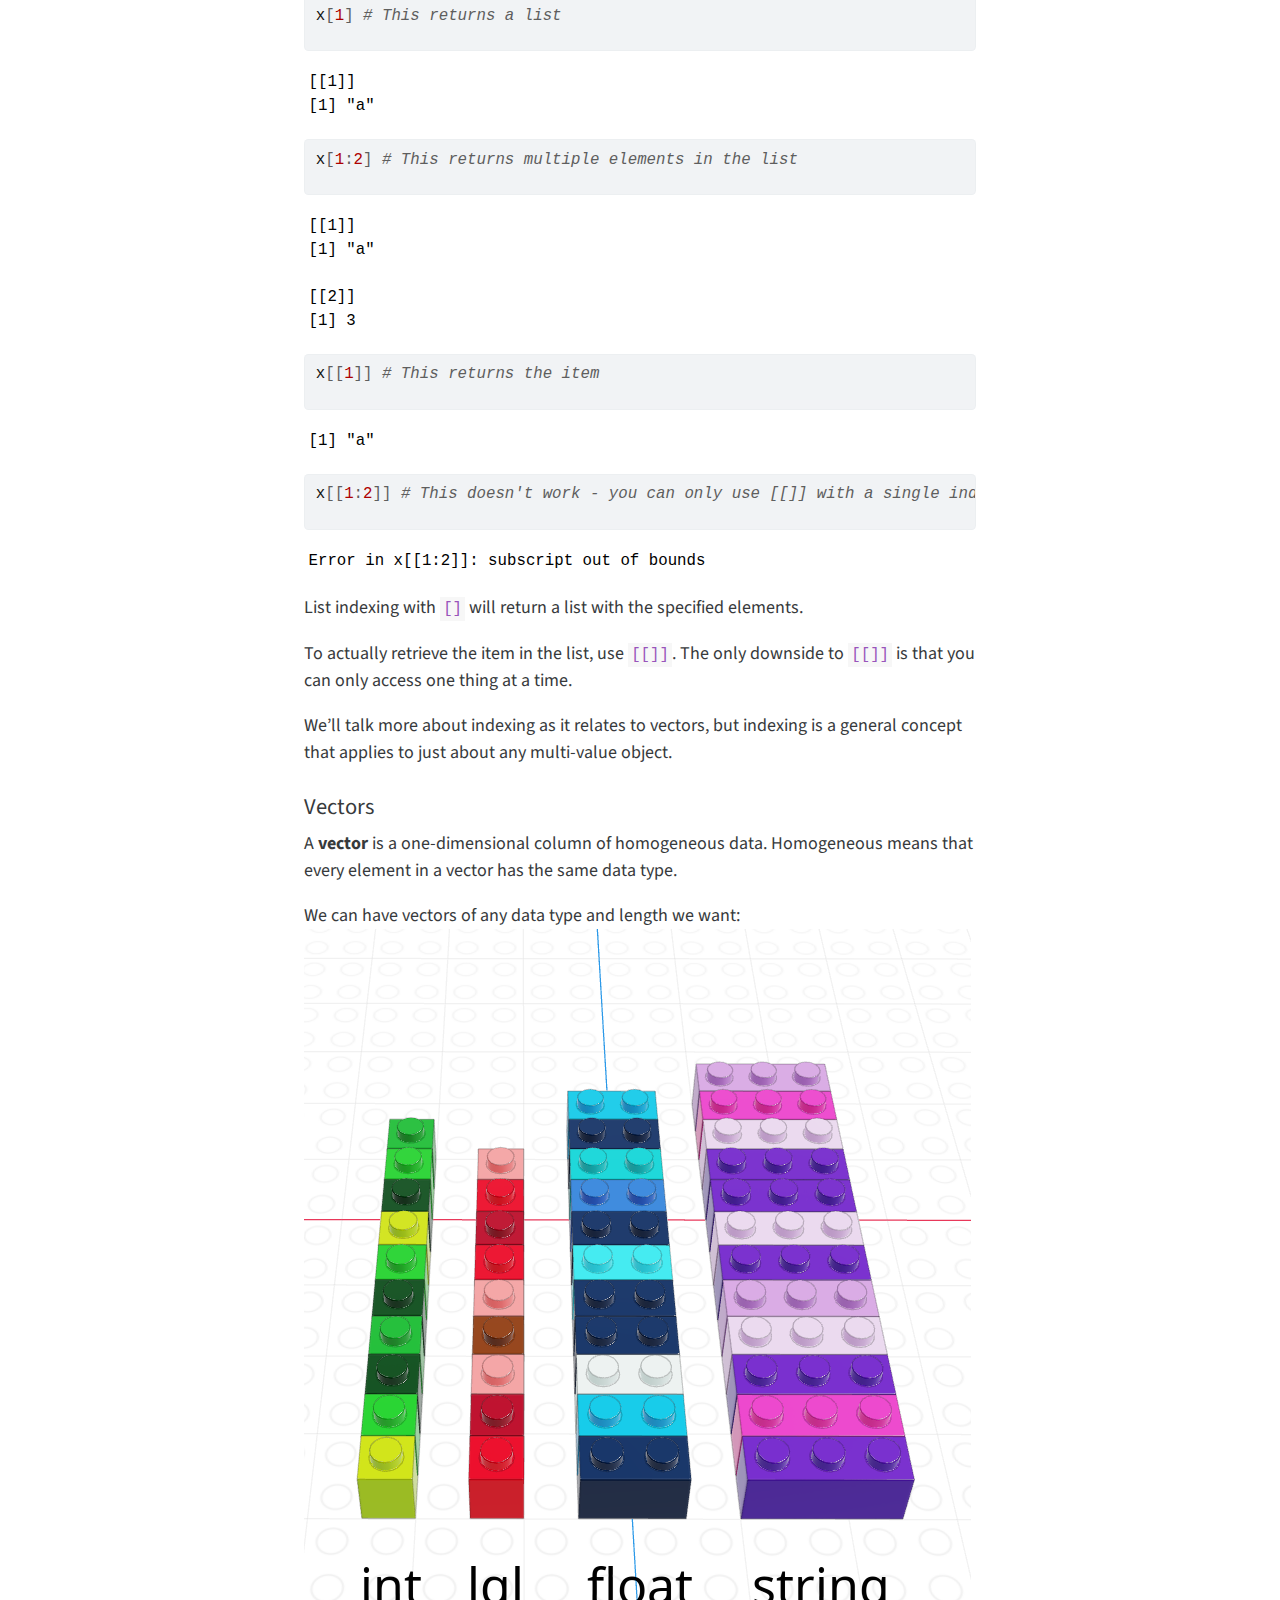
==== commit 69a161a3: "lets try it" ====
--- a/docs/00-prereading.html
+++ b/docs/00-prereading.html
@@ -211,6 +211,16 @@
   <a href="./07-functions.html" class="sidebar-item-text sidebar-link"><span class="chapter-number">7</span>&nbsp; <span class="chapter-title">Writing Functions</span></a>
   </div>
 </li>
+        <li class="sidebar-item">
+  <div class="sidebar-item-container"> 
+  <a href="./08-functional-programming.html" class="sidebar-item-text sidebar-link"><span class="chapter-number">8</span>&nbsp; <span class="chapter-title">Functional Programming</span></a>
+  </div>
+</li>
+        <li class="sidebar-item">
+  <div class="sidebar-item-container"> 
+  <a href="./09-statistical-modeling-and-simulation.html" class="sidebar-item-text sidebar-link"><span class="chapter-number">9</span>&nbsp; <span class="chapter-title">Regression &amp; Simulating Distributions</span></a>
+  </div>
+</li>
     </ul>
 </div>
 </nav><!-- margin-sidebar --><div id="quarto-margin-sidebar" class="sidebar margin-sidebar">
@@ -240,7 +250,7 @@
 <a href="#control-structures" id="toc-control-structures" class="nav-link" data-scroll-target="#control-structures">Control Structures</a>
   <ul class="collapse">
 <li><a href="#conditional-statements" id="toc-conditional-statements" class="nav-link" data-scroll-target="#conditional-statements">Conditional Statements</a></li>
-  <li><a href="#loops" id="toc-loops" class="nav-link" data-scroll-target="#loops">Loops</a></li>
+  <li><a href="#prereading-loops" id="toc-prereading-loops" class="nav-link" data-scroll-target="#prereading-loops">Loops</a></li>
   </ul>
 </li>
   </ul><div class="toc-actions"><div><i class="bi bi-github"></i></div><div class="action-links"><p><a href="https://github.com/earobinson95/stat331-calpoly-text/edit/main/00-prereading.qmd" class="toc-action">Edit this page</a></p></div></div></nav>
@@ -262,7 +272,7 @@
 </header><div class="cell">
 
 </div>
-<p><svg aria-hidden="true" role="img" viewbox="0 0 576 512" style="height:1em;width:1.12em;vertical-align:-0.125em;margin-left:auto;margin-right:auto;font-size:inherit;fill:currentColor;overflow:visible;position:relative;"><path d="M249.6 471.5c10.8 3.8 22.4-4.1 22.4-15.5V78.6c0-4.2-1.6-8.4-5-11C247.4 52 202.4 32 144 32C87.5 32 35.1 48.6 9 59.9c-5.6 2.4-9 8-9 14V454.1c0 11.9 12.8 20.2 24.1 16.5C55.6 460.1 105.5 448 144 448c33.9 0 79 14 105.6 23.5zm76.8 0C353 462 398.1 448 432 448c38.5 0 88.4 12.1 119.9 22.6c11.3 3.8 24.1-4.6 24.1-16.5V73.9c0-6.1-3.4-11.6-9-14C540.9 48.6 488.5 32 432 32c-58.4 0-103.4 20-123 35.6c-3.3 2.6-5 6.8-5 11V456c0 11.4 11.7 19.3 22.4 15.5z"></path></svg> Reading: 25 minute(s) at 200 WPM.</p>
+<p><svg aria-hidden="true" role="img" viewbox="0 0 576 512" style="height:1em;width:1.12em;vertical-align:-0.125em;margin-left:auto;margin-right:auto;font-size:inherit;fill:currentColor;overflow:visible;position:relative;"><path d="M249.6 471.5c10.8 3.8 22.4-4.1 22.4-15.5V78.6c0-4.2-1.6-8.4-5-11C247.4 52 202.4 32 144 32C87.5 32 35.1 48.6 9 59.9c-5.6 2.4-9 8-9 14V454.1c0 11.9 12.8 20.2 24.1 16.5C55.6 460.1 105.5 448 144 448c33.9 0 79 14 105.6 23.5zm76.8 0C353 462 398.1 448 432 448c38.5 0 88.4 12.1 119.9 22.6c11.3 3.8 24.1-4.6 24.1-16.5V73.9c0-6.1-3.4-11.6-9-14C540.9 48.6 488.5 32 432 32c-58.4 0-103.4 20-123 35.6c-3.3 2.6-5 6.8-5 11V456c0 11.4 11.7 19.3 22.4 15.5z"></path></svg> Reading: 26 minute(s) at 200 WPM.</p>
 <p><svg aria-hidden="true" role="img" viewbox="0 0 576 512" style="height:1em;width:1.12em;vertical-align:-0.125em;margin-left:auto;margin-right:auto;font-size:inherit;fill:currentColor;overflow:visible;position:relative;"><path d="M0 128C0 92.7 28.7 64 64 64H320c35.3 0 64 28.7 64 64V384c0 35.3-28.7 64-64 64H64c-35.3 0-64-28.7-64-64V128zM559.1 99.8c10.4 5.6 16.9 16.4 16.9 28.2V384c0 11.8-6.5 22.6-16.9 28.2s-23 5-32.9-1.6l-96-64L416 337.1V320 192 174.9l14.2-9.5 96-64c9.8-6.5 22.4-7.2 32.9-1.6z"></path></svg> Videos: 28 minutes</p>
 <section id="ch0-objectives" class="level2 unnumbered"><h2 class="unnumbered anchored" data-anchor-id="ch0-objectives">Objectives</h2>
 <p>A prerequisite for this course is an introductory programming course. Therefore, there is some assumed knowledge. Maybe you have not seen these concepts in <code>R</code>, but you have already developed a base for logically thinking through a computing problem in another language.</p>
@@ -762,8 +772,8 @@
 <p>Each element in a vector has an <strong>index</strong> - an integer telling you what the item’s position within the vector is. I’m going to demonstrate indices with the string vector</p>
 <table class="table">
 <colgroup>
-<col style="width: 47%">
-<col style="width: 52%">
+<col style="width: 93%">
+<col style="width: 6%">
 </colgroup>
 <thead><tr class="header">
 <th>R</th>
@@ -843,7 +853,7 @@
 <table class="table">
 <colgroup>
 <col style="width: 50%">
-<col style="width: 50%">
+<col style="width: 49%">
 </colgroup>
 <thead><tr class="header">
 <th>Black = True, Grey = False</th>
@@ -1282,7 +1292,7 @@
 </div>
 </div>
 </div>
-</details></section></section><section id="loops" class="level3"><h3 class="anchored" data-anchor-id="loops">Loops</h3>
+</details></section></section><section id="prereading-loops" class="level3"><h3 class="anchored" data-anchor-id="prereading-loops">Loops</h3>
 <!-- https://www.py4e.com/html3/05-iterations -->
 <p>Often, we write programs which update a variable in a way that the new value of the variable depends on the old value:</p>
 <pre><code>x = x + 1</code></pre>
@@ -1443,56 +1453,56 @@
 <span><span class="op">}</span></span></code><button title="Copy to Clipboard" class="code-copy-button"><i class="bi"></i></button></pre></div>
 <div class="cell-output cell-output-stdout">
 <pre><code>[1] 0
-[1] 0.1479529
-[1] -1.947325
-[1] -1.348041
-[1] -1.554939
-[1] -0.8646453
-[1] -2.082811
-[1] -1.99362
-[1] -4.309514
-[1] -3.820273
-[1] -2.179402
-[1] -2.380389
-[1] -1.753653
-[1] -1.44895
-[1] -0.9958538
-[1] -1.22208
-[1] -1.789248
-[1] -2.353069
-[1] -2.598707
-[1] -3.36889
-[1] -4.302412
-[1] -3.291467
-[1] -2.628894
-[1] -3.165375
-[1] -2.479776
-[1] -1.440797
-[1] -2.431254
-[1] -2.757129
-[1] -4.215943
-[1] -3.591375
-[1] -4.8286
-[1] -5.748499
-[1] -6.181626
-[1] -7.402801
-[1] -6.68909
-[1] -5.279039
-[1] -6.592385
-[1] -5.271917
-[1] -5.76232
-[1] -6.210564
-[1] -6.2417
-[1] -6.357341
-[1] -6.209847
-[1] -5.651452
-[1] -7.506645
-[1] -8.487558
-[1] -8.501132
-[1] -7.853067
-[1] -6.756524
-[1] -6.148052
-[1] -5.772892</code></pre>
+[1] -0.2984257
+[1] -0.8049591
+[1] 0.7023727
+[1] 1.5954
+[1] 0.8606832
+[1] 1.064491
+[1] 0.6408406
+[1] 1.876348
+[1] 0.8428358
+[1] 0.8631968
+[1] 0.4156385
+[1] -0.5332541
+[1] -1.010971
+[1] -2.336364
+[1] -3.507409
+[1] -3.732658
+[1] -4.593124
+[1] -4.650528
+[1] -4.964994
+[1] -4.68372
+[1] -5.446541
+[1] -5.883251
+[1] -6.926738
+[1] -5.697704
+[1] -6.592909
+[1] -7.849048
+[1] -9.13494
+[1] -9.85854
+[1] -9.878529
+[1] -11.10149
+[1] -12.74681
+[1] -14.51639
+[1] -14.85616
+[1] -14.99609
+[1] -15.05961
+[1] -16.93765
+[1] -18.67281
+[1] -19.34363
+[1] -19.54931
+[1] -20.89679
+[1] -20.115
+[1] -19.79292
+[1] -20.9806
+[1] -22.29348
+[1] -22.94335
+[1] -21.82923
+[1] -20.8951
+[1] -19.36147
+[1] -20.19296
+[1] -19.73008</code></pre>
 </div>
 </div>
 <p>In the example above, there are more efficient ways to write a random walk, but we will get to that later. The important thing here is that we want to make sure that our loops don’t run for all eternity.</p>
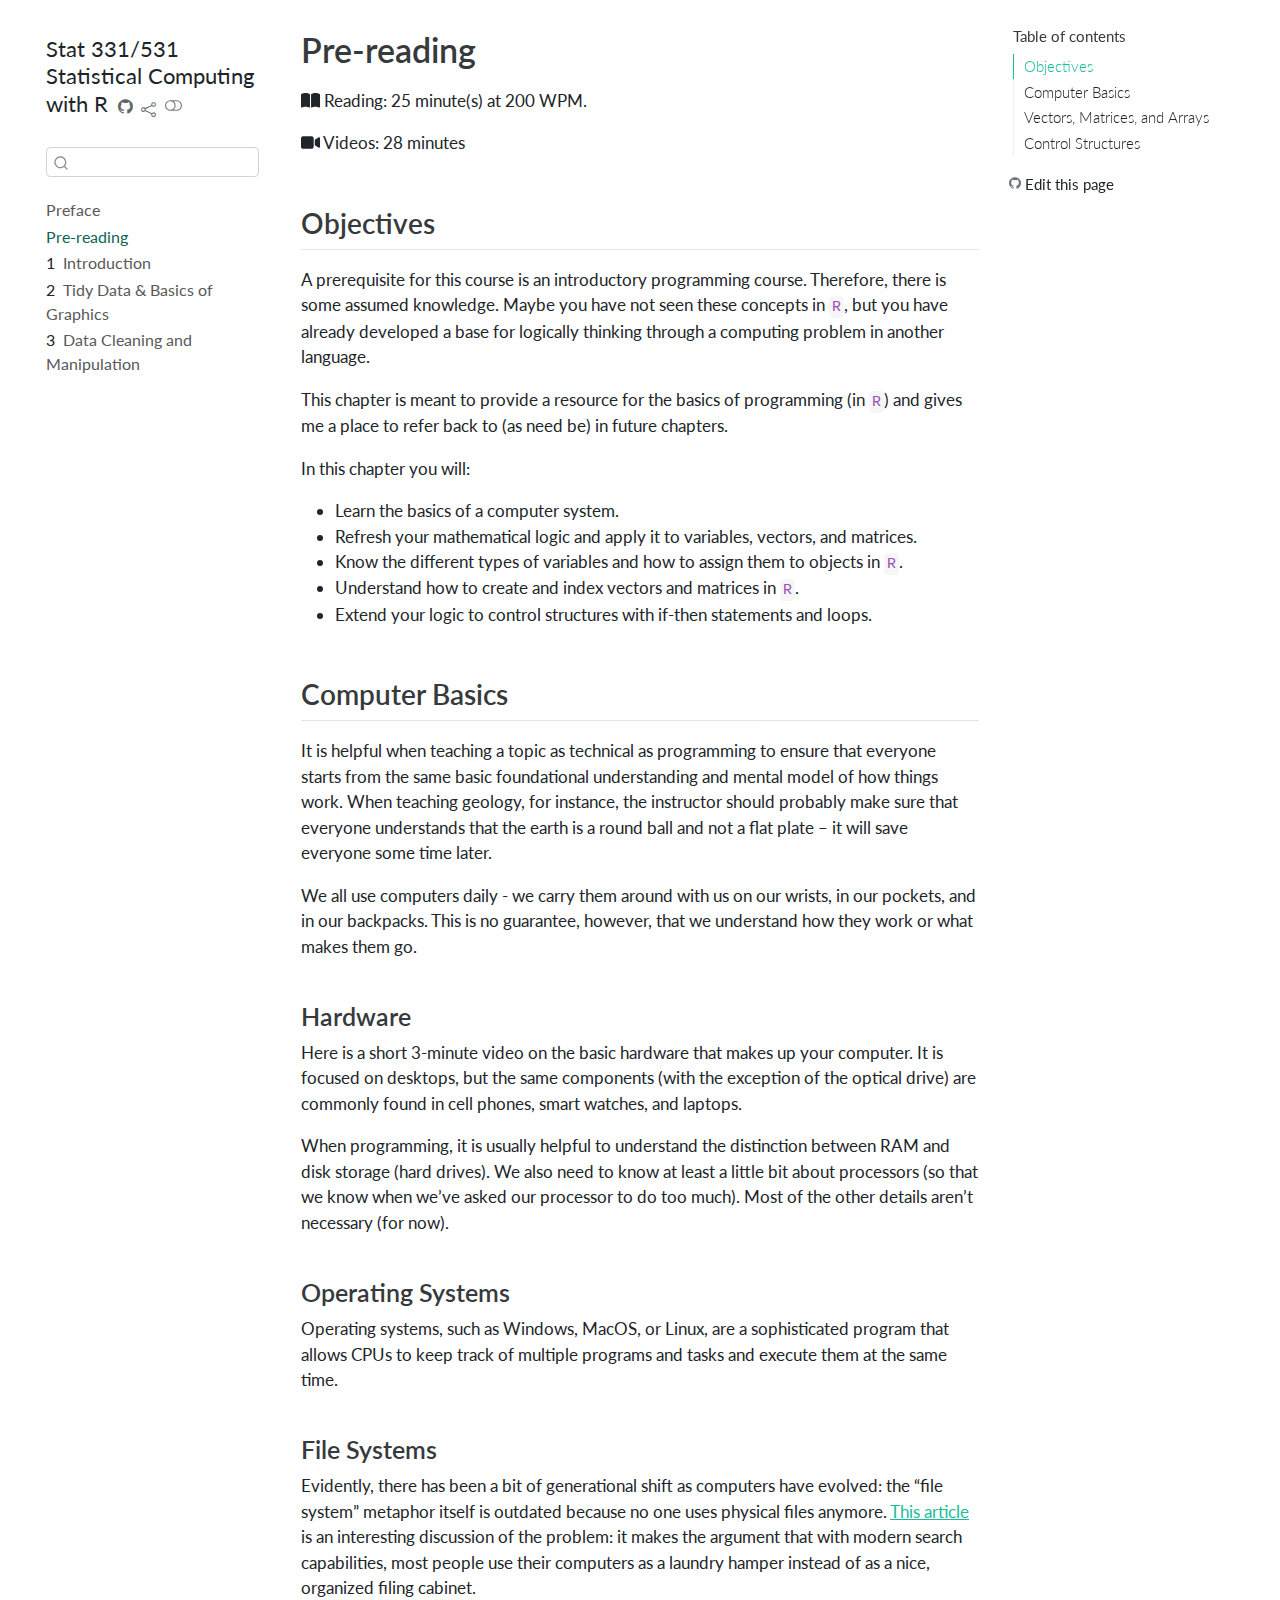
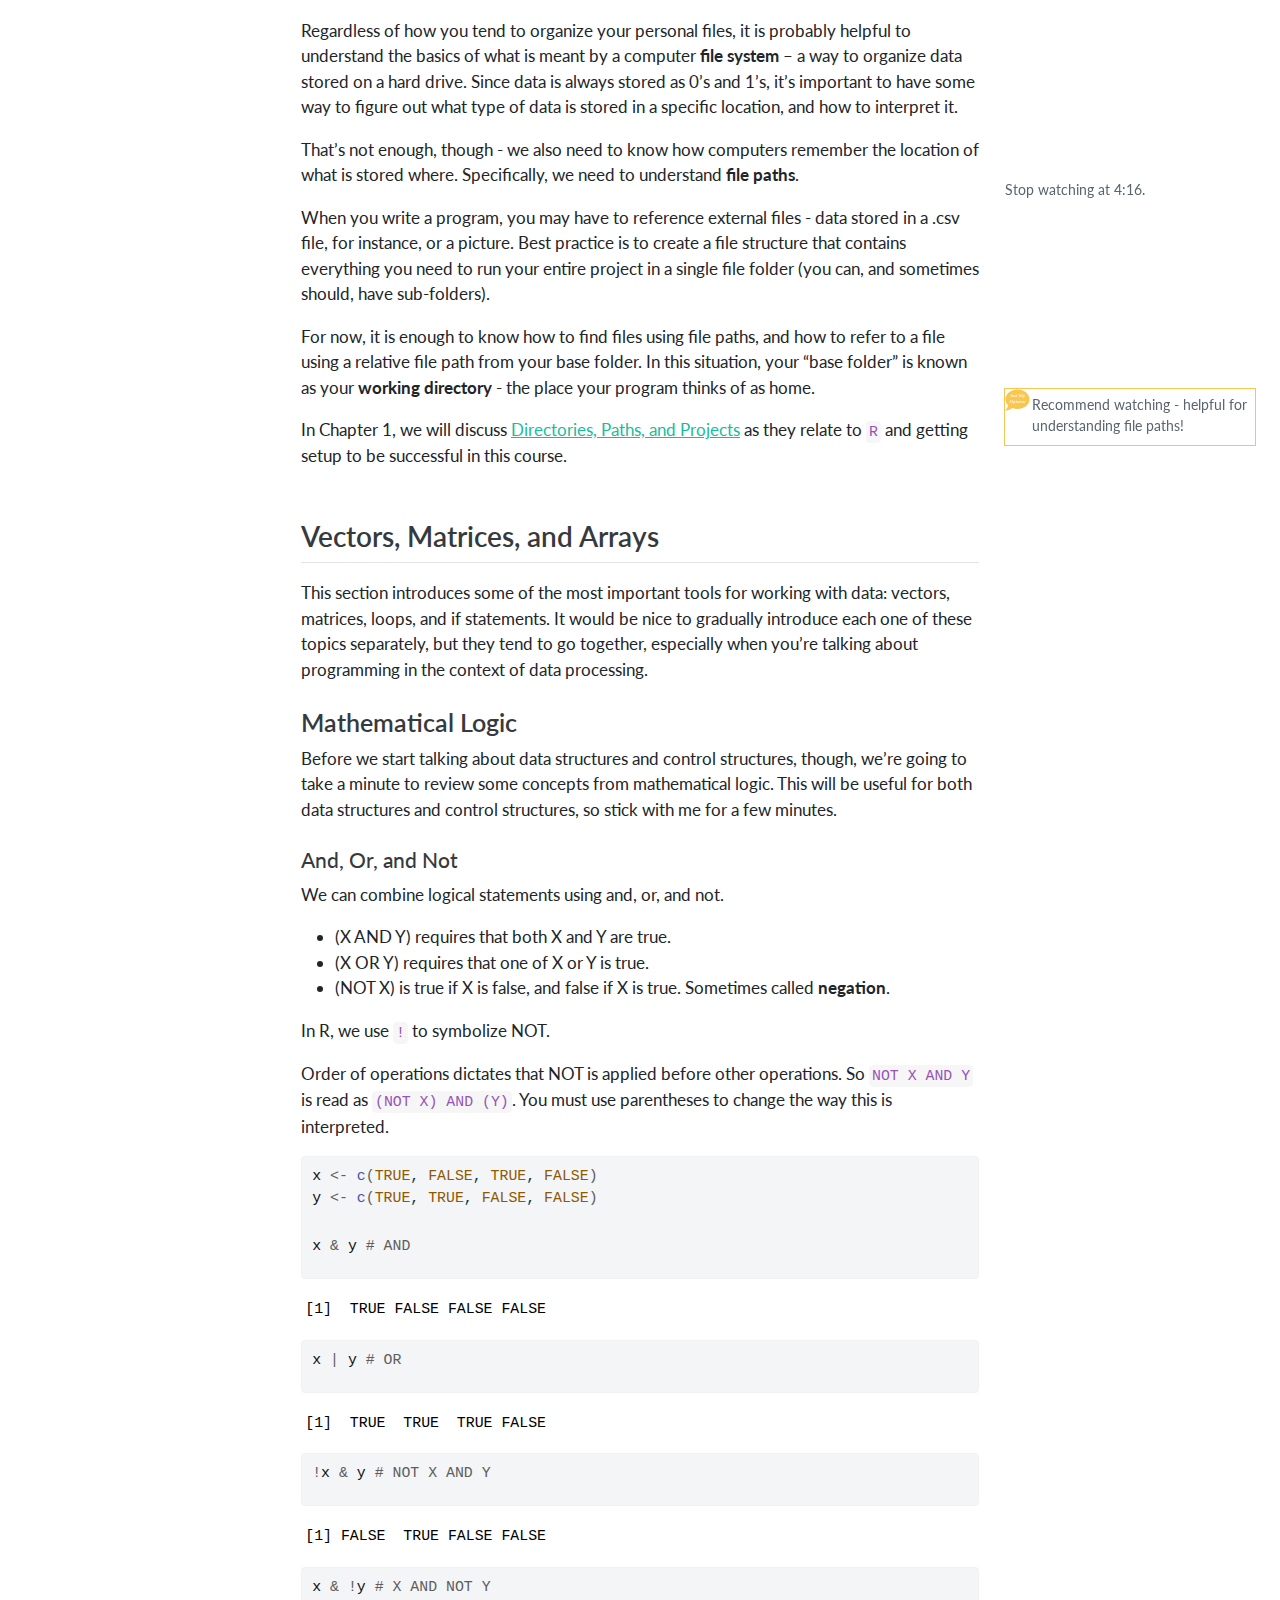
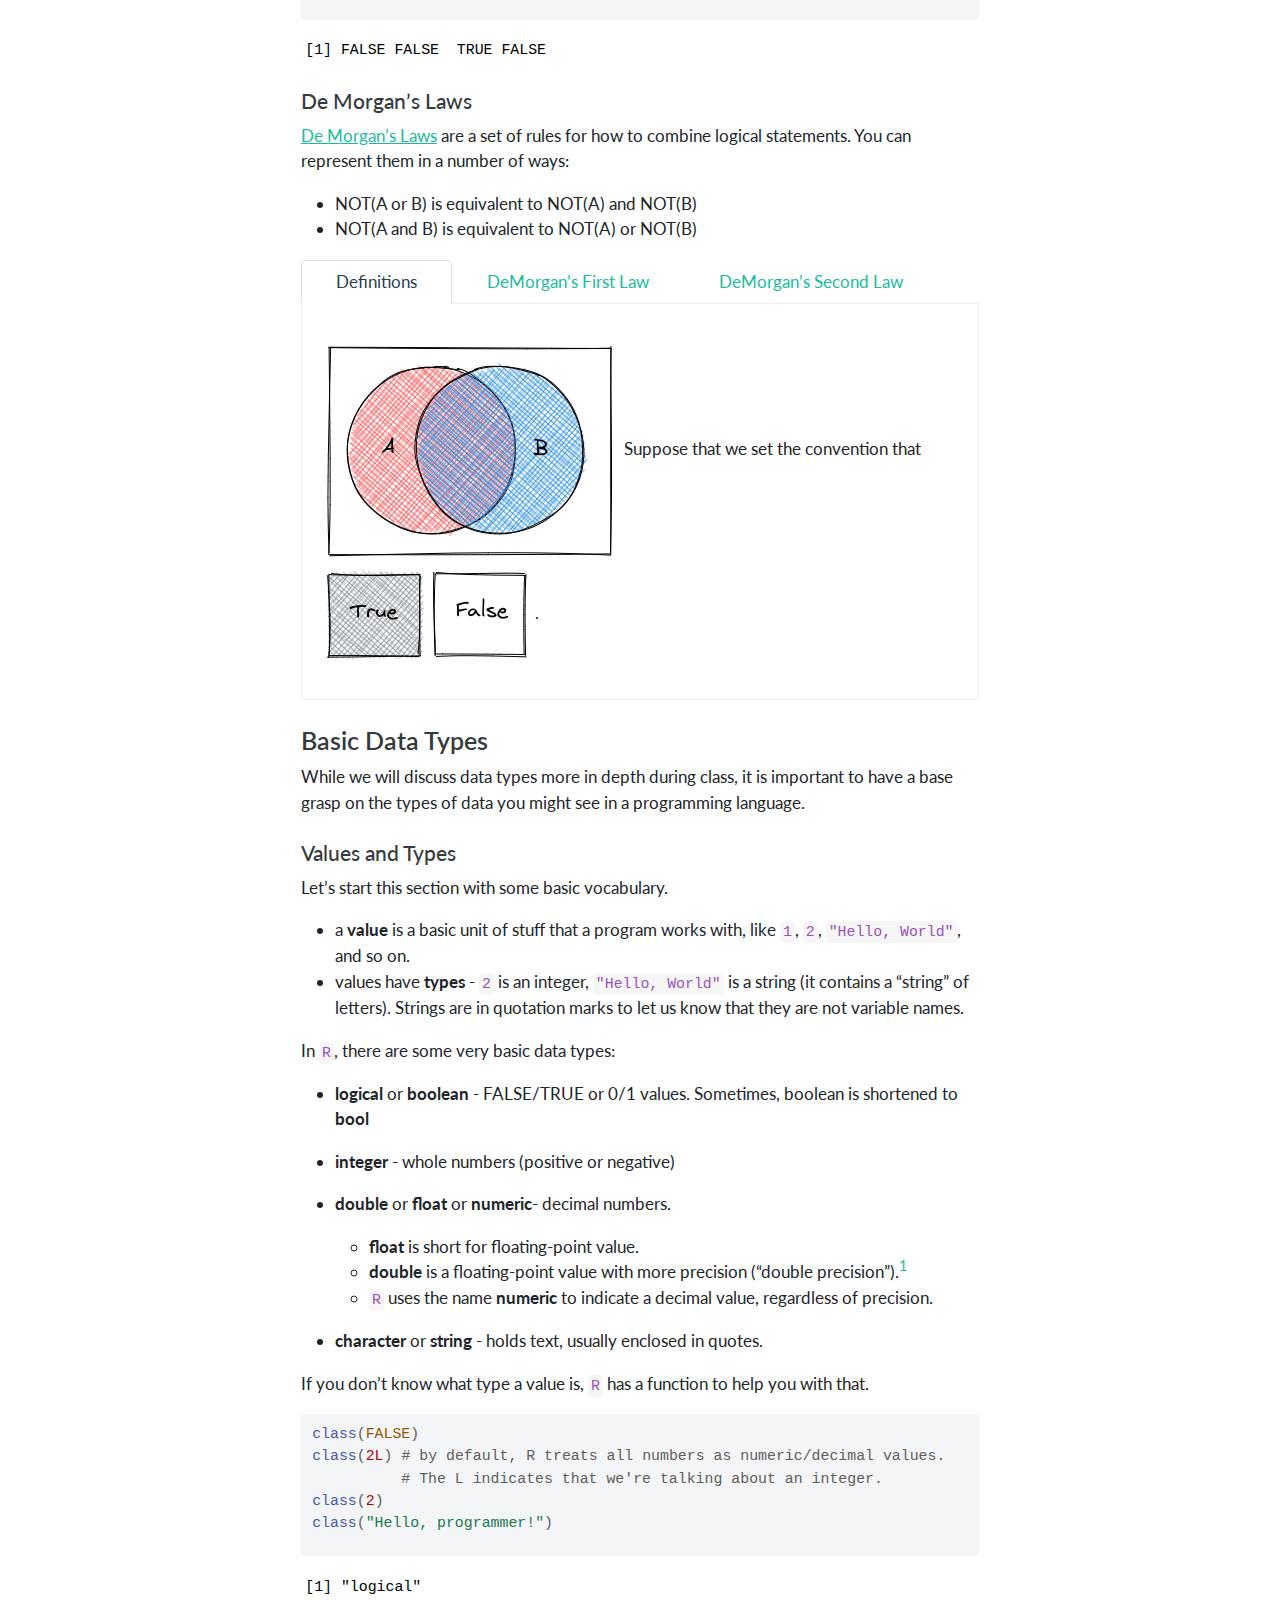
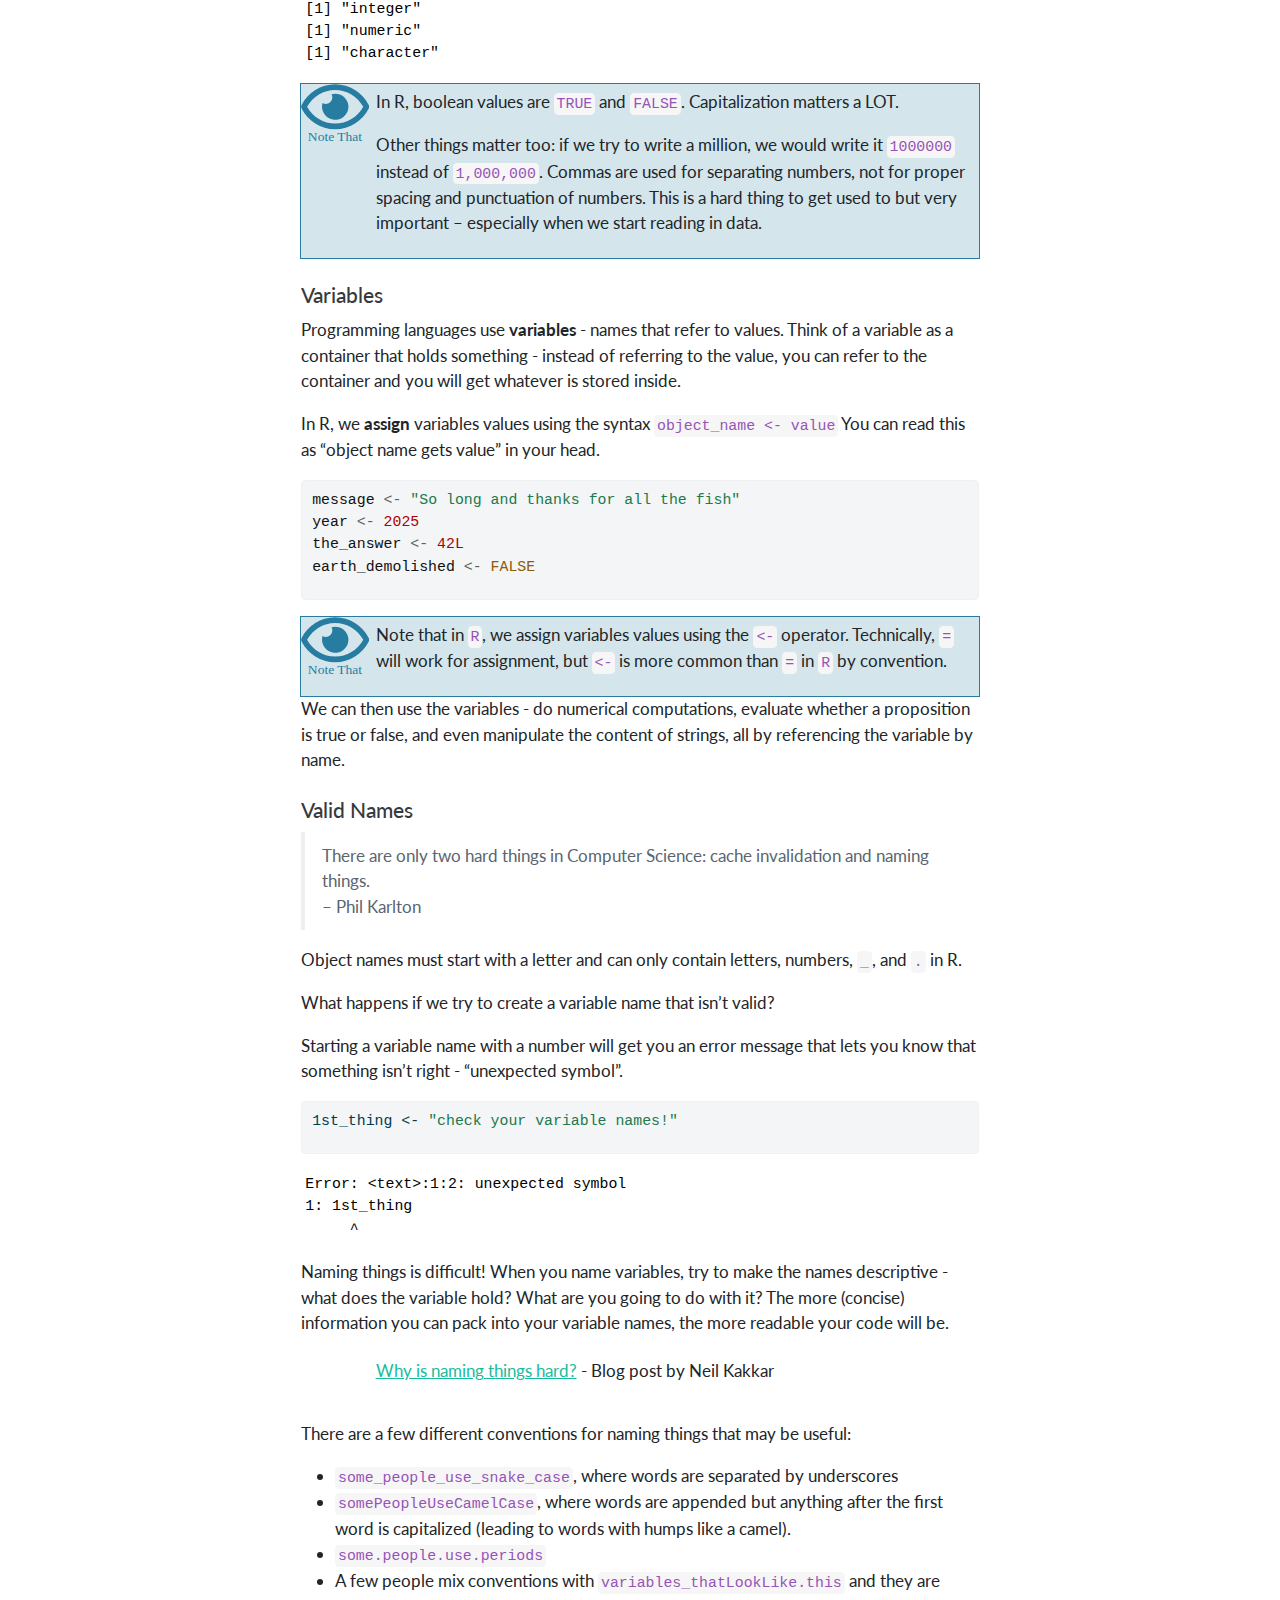
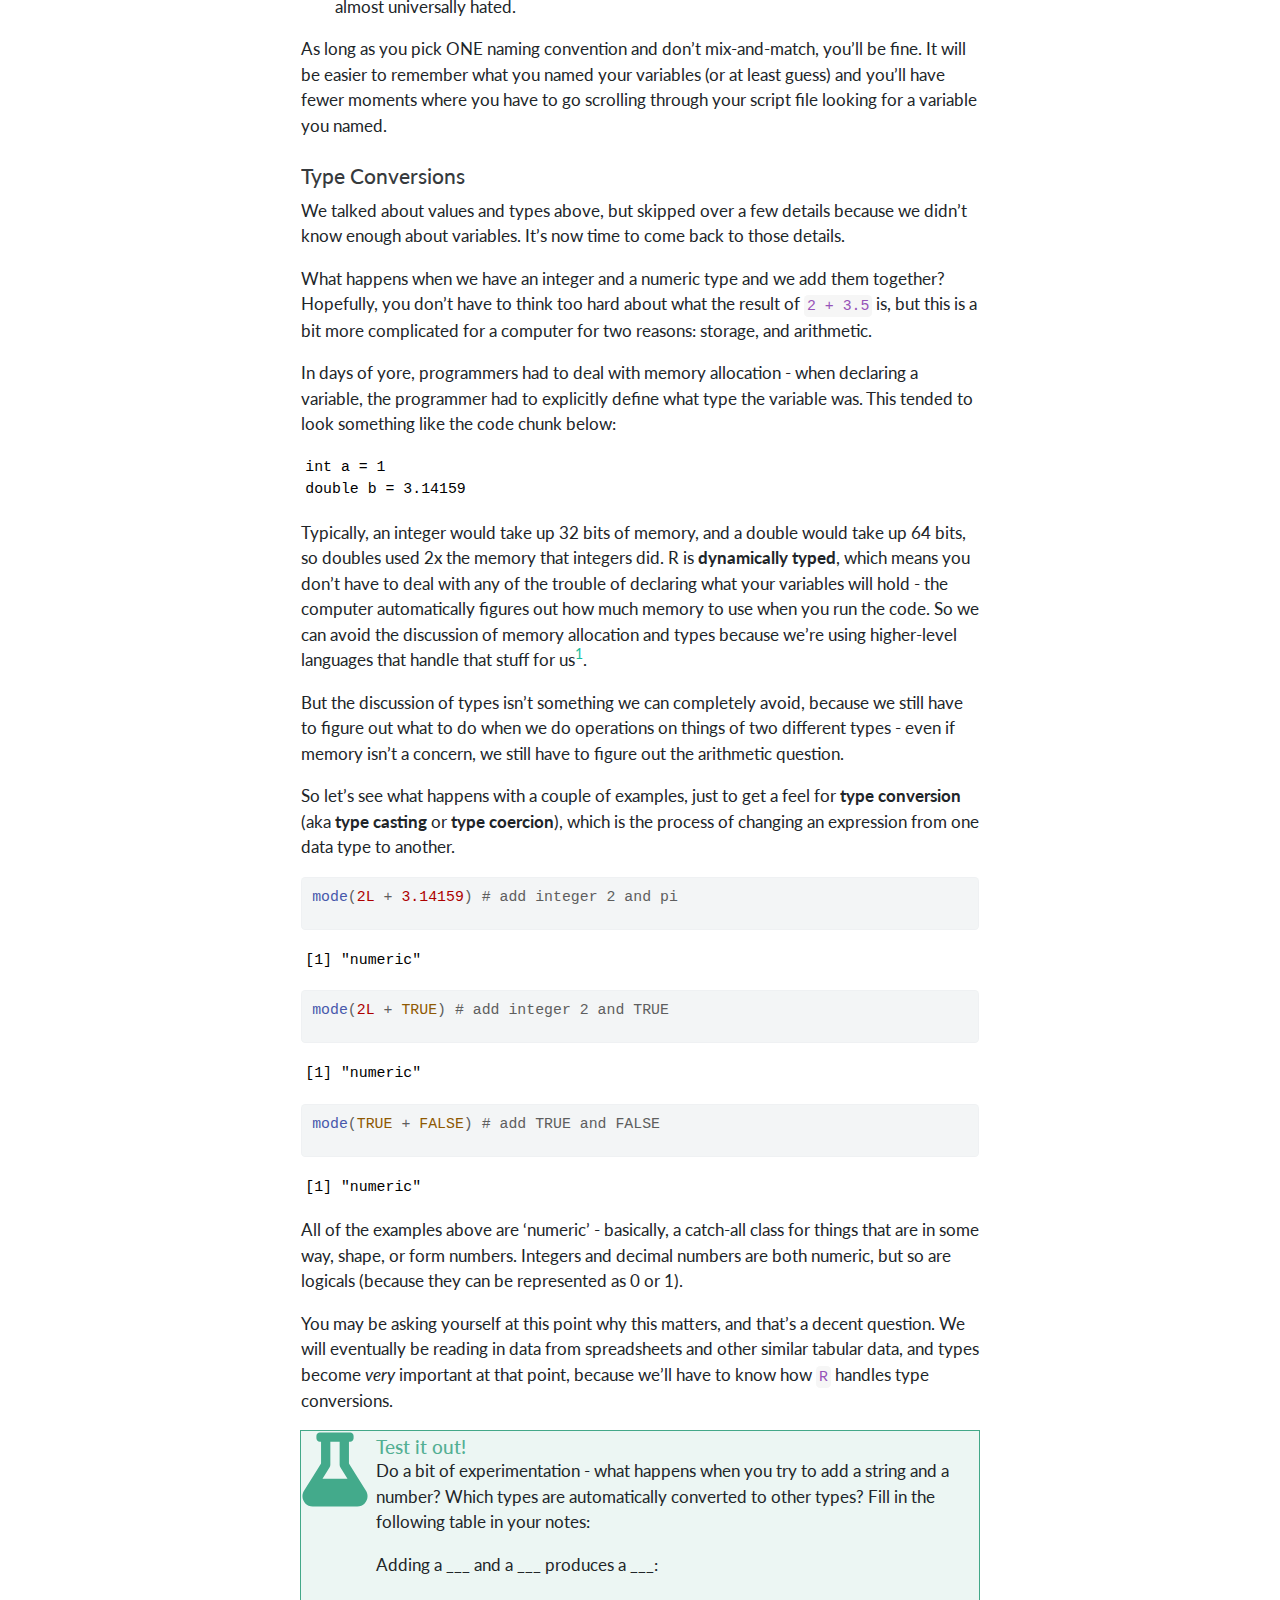
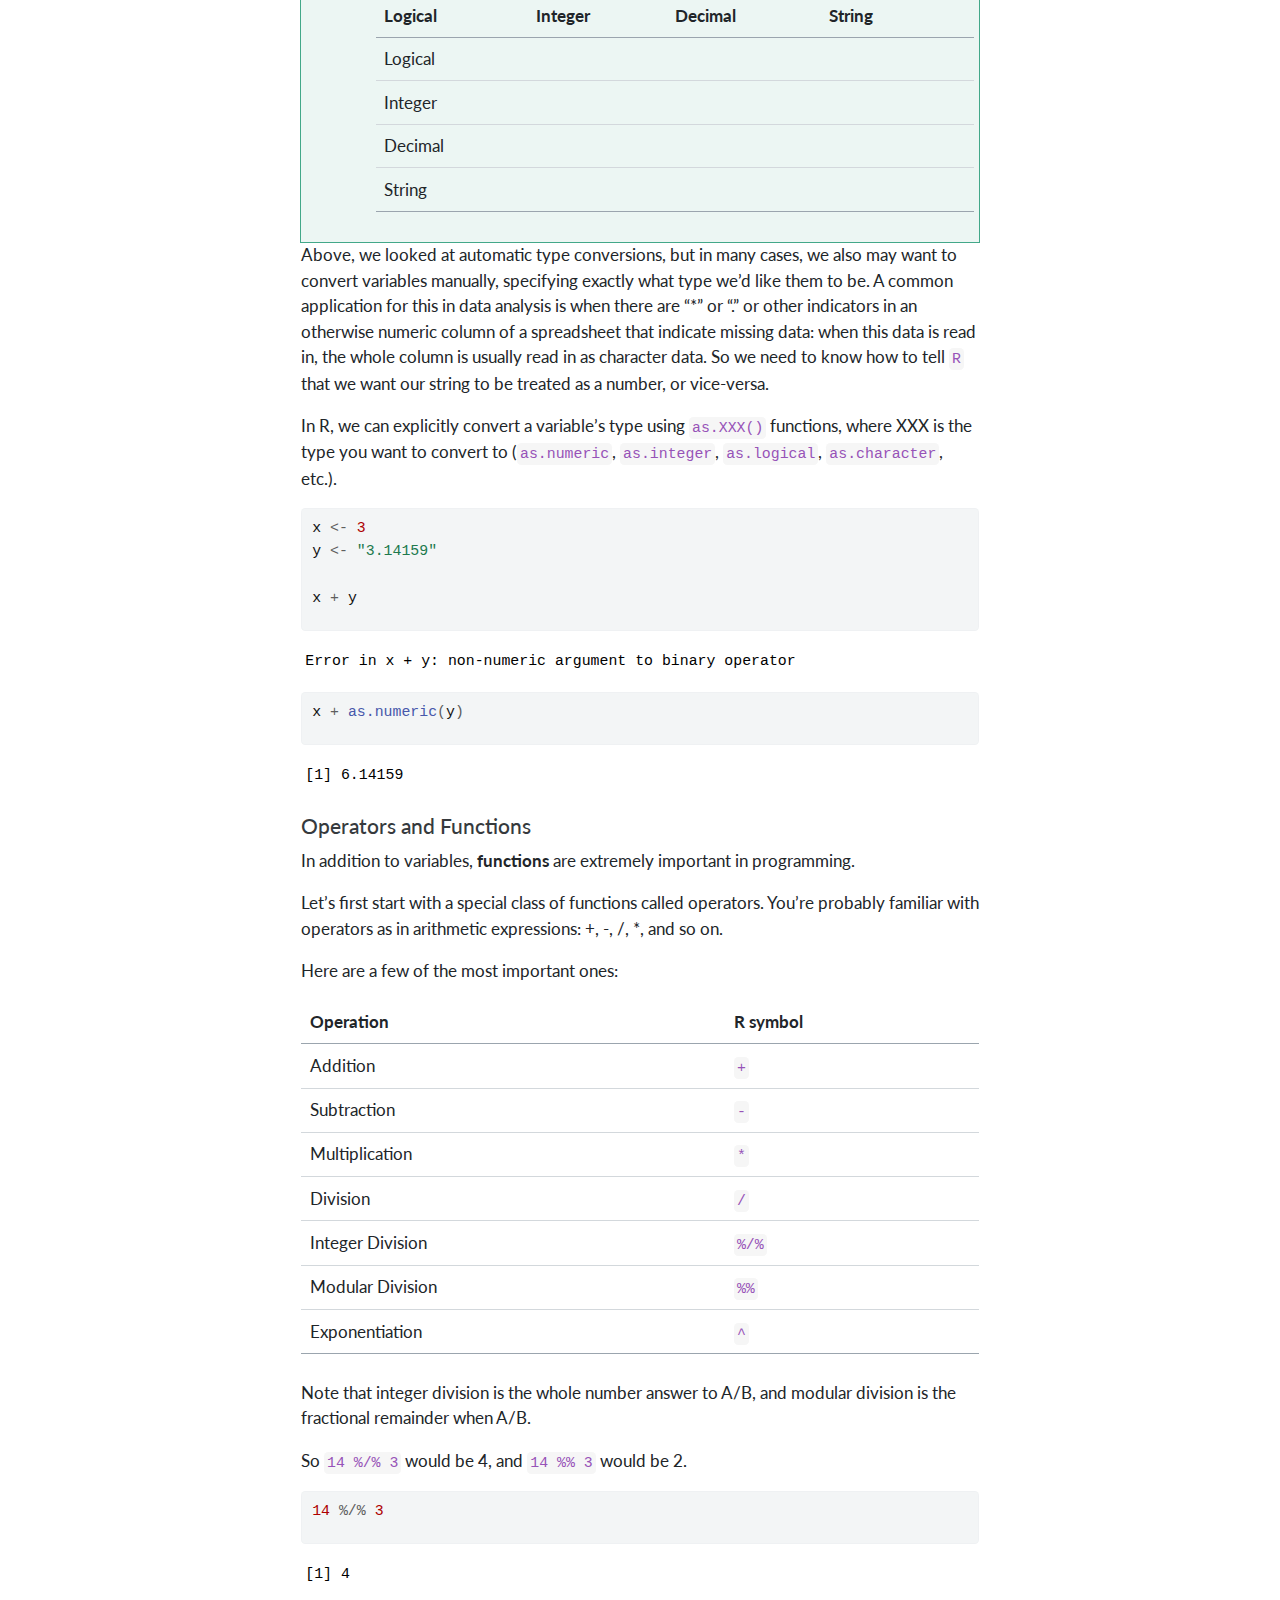
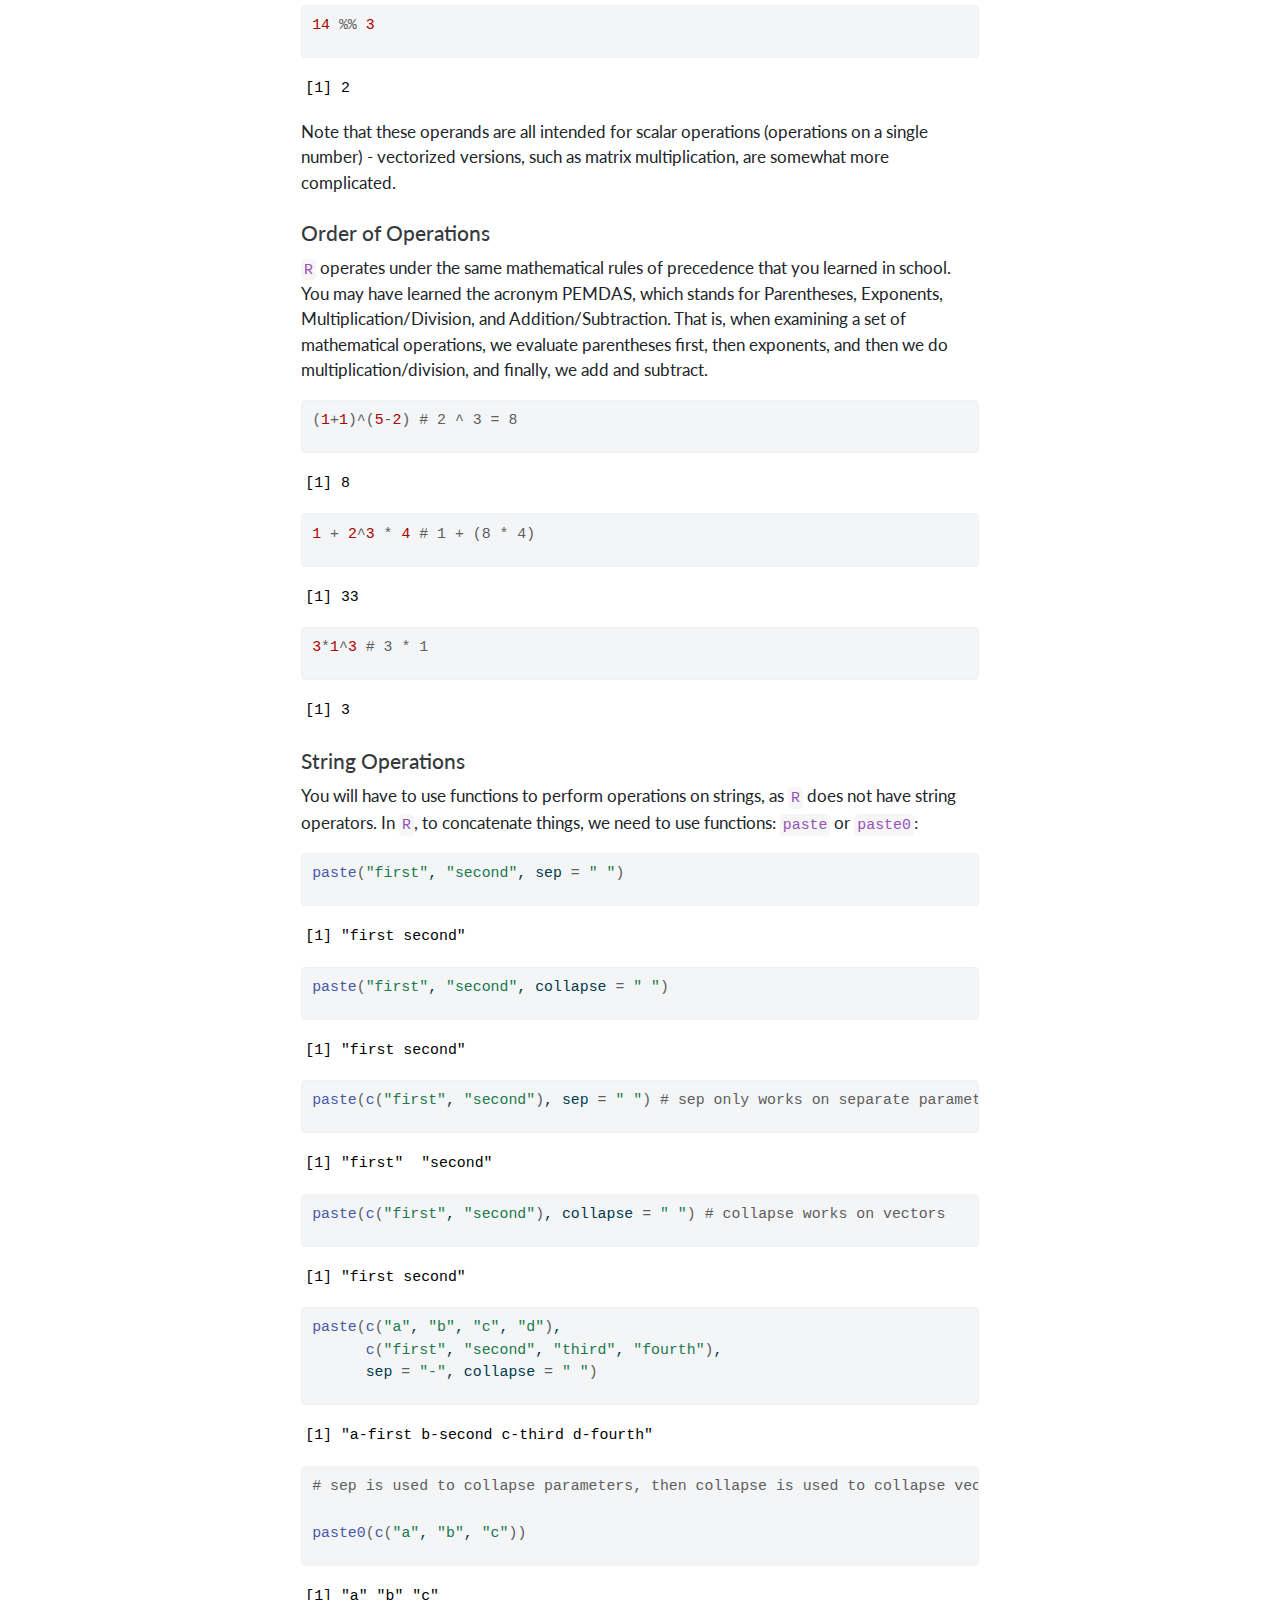
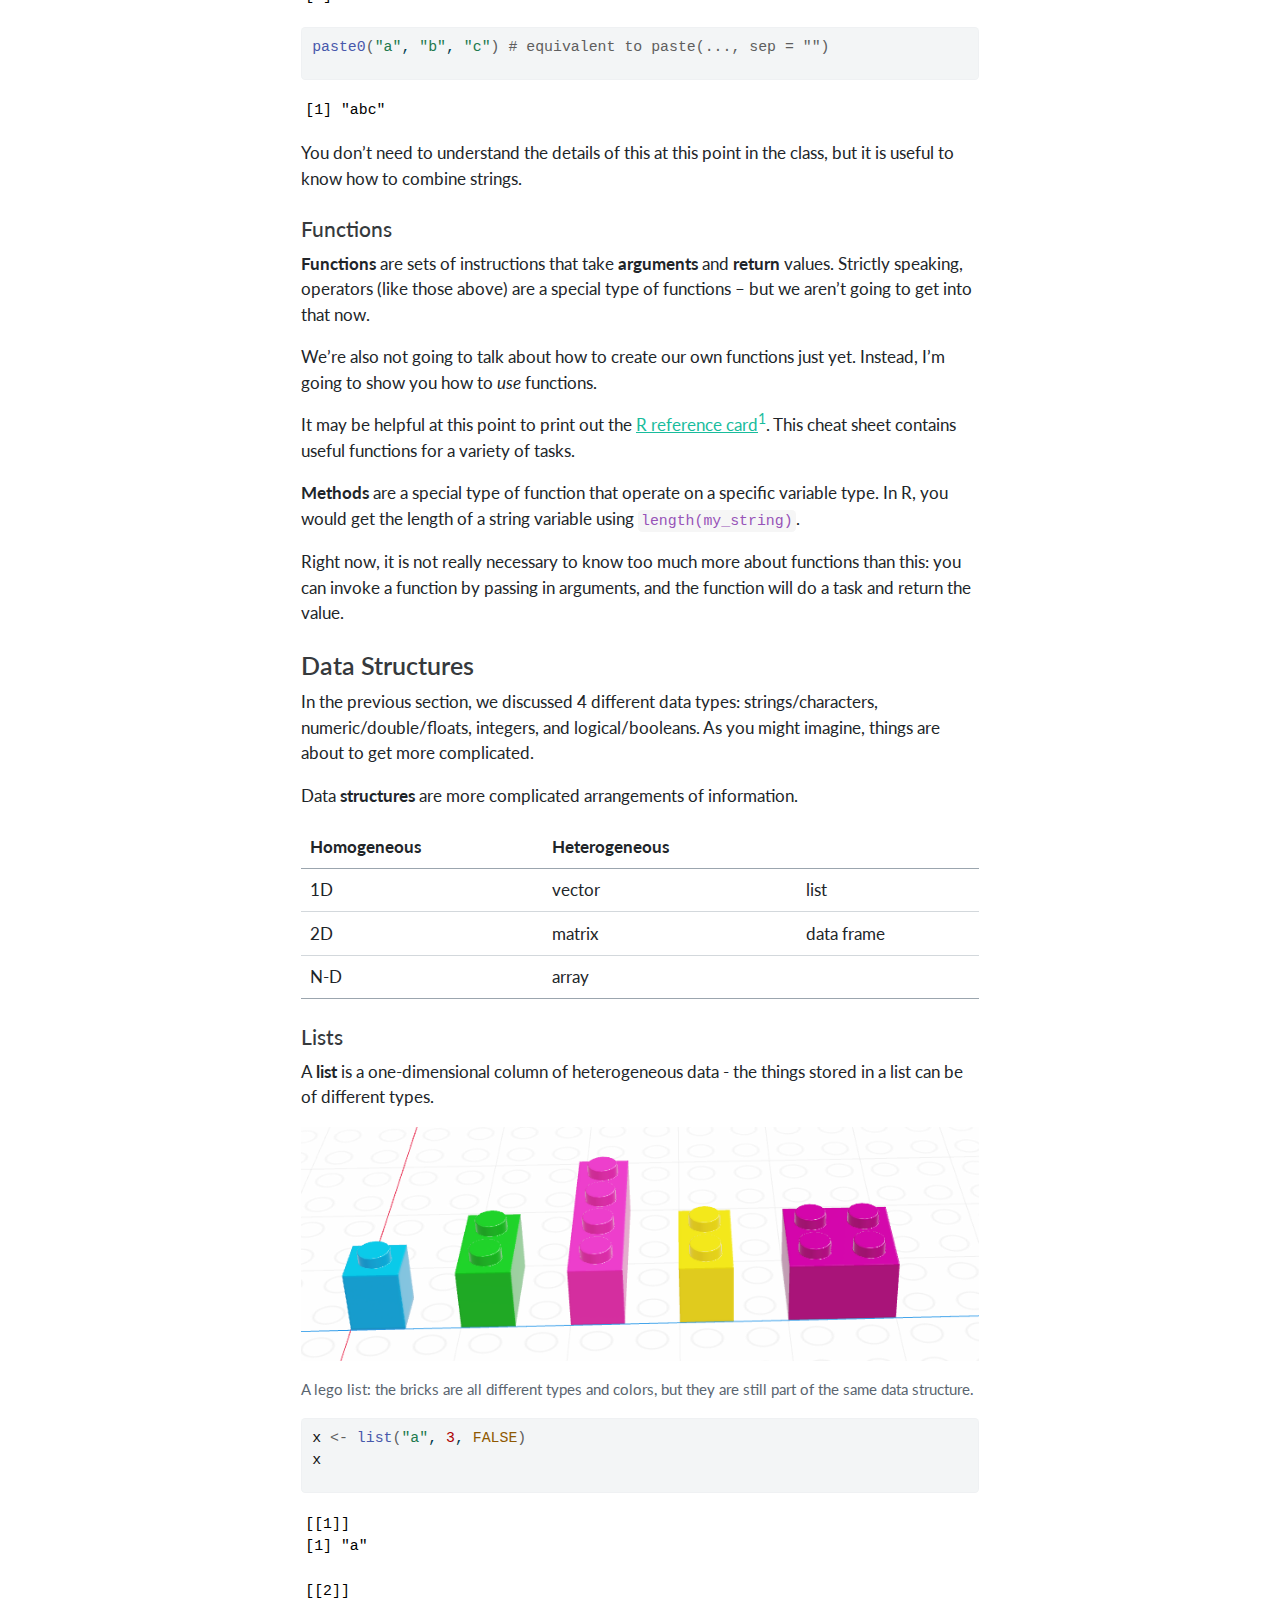
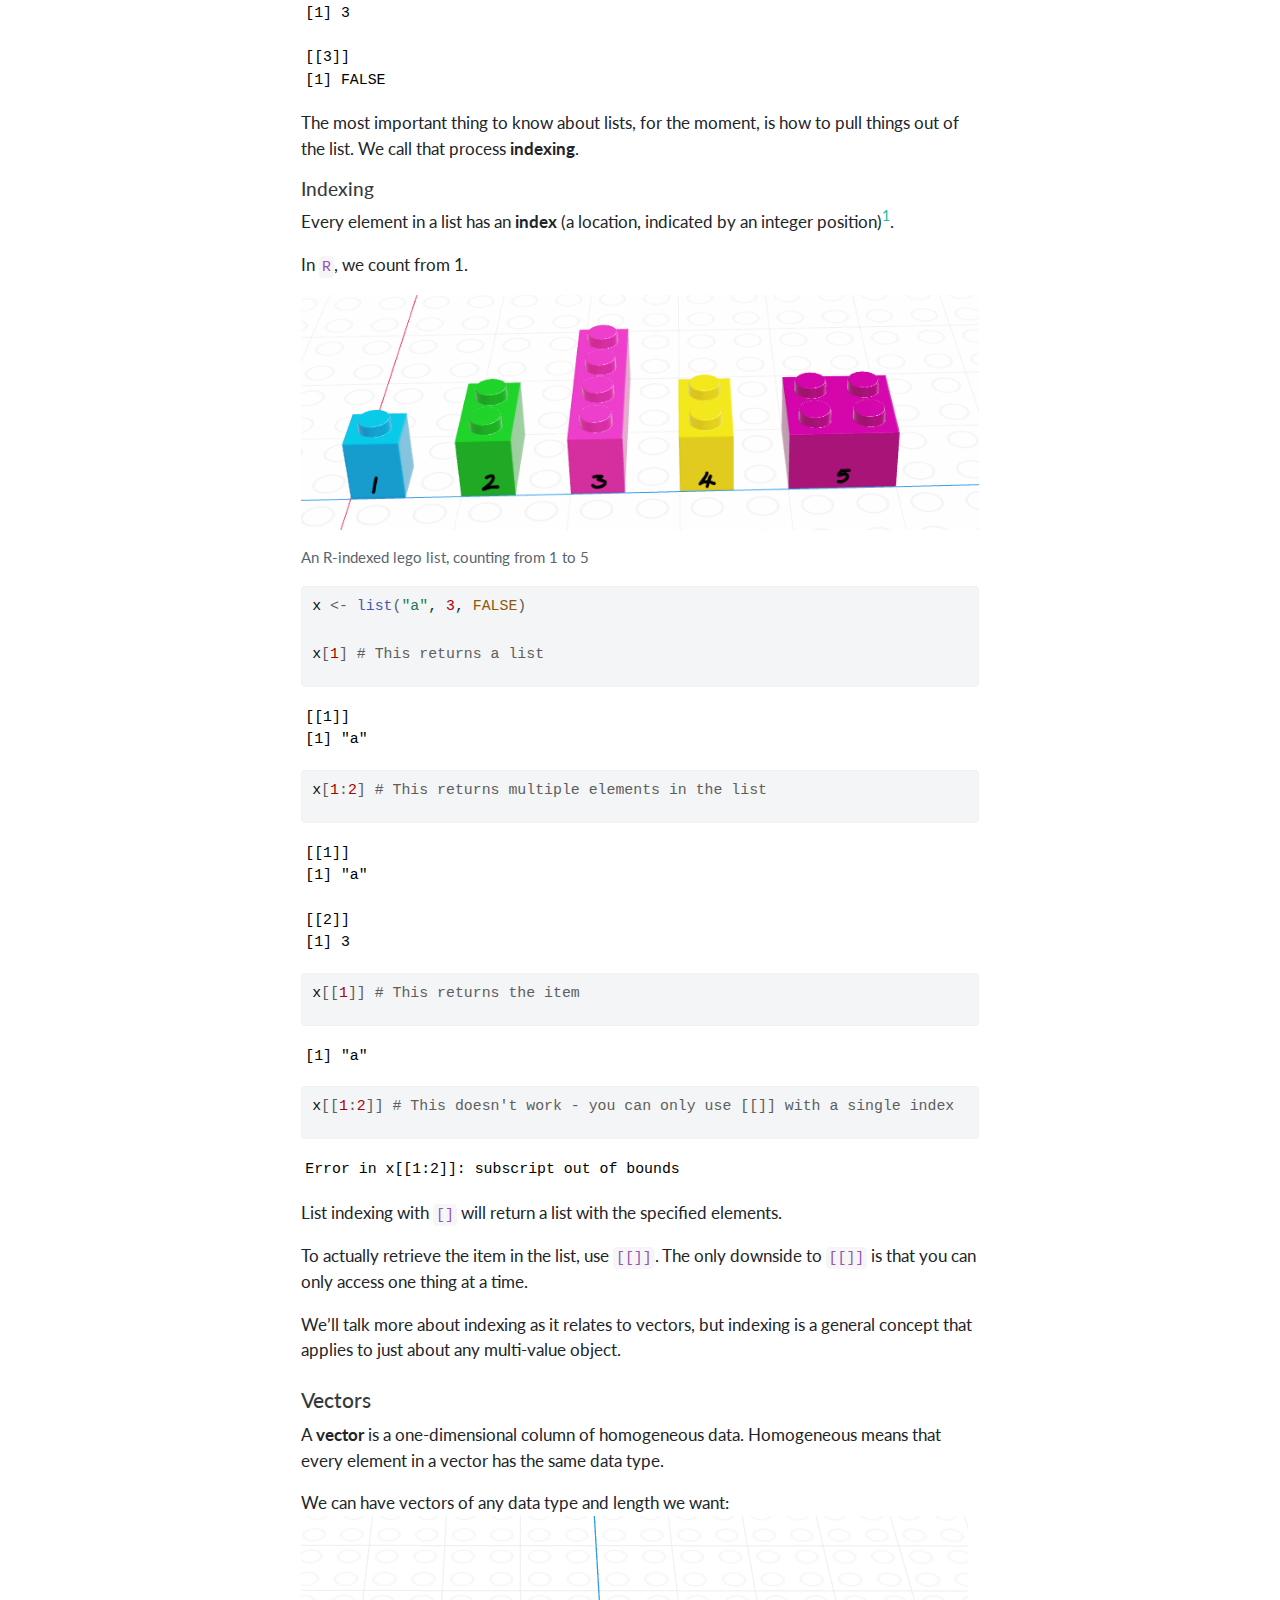
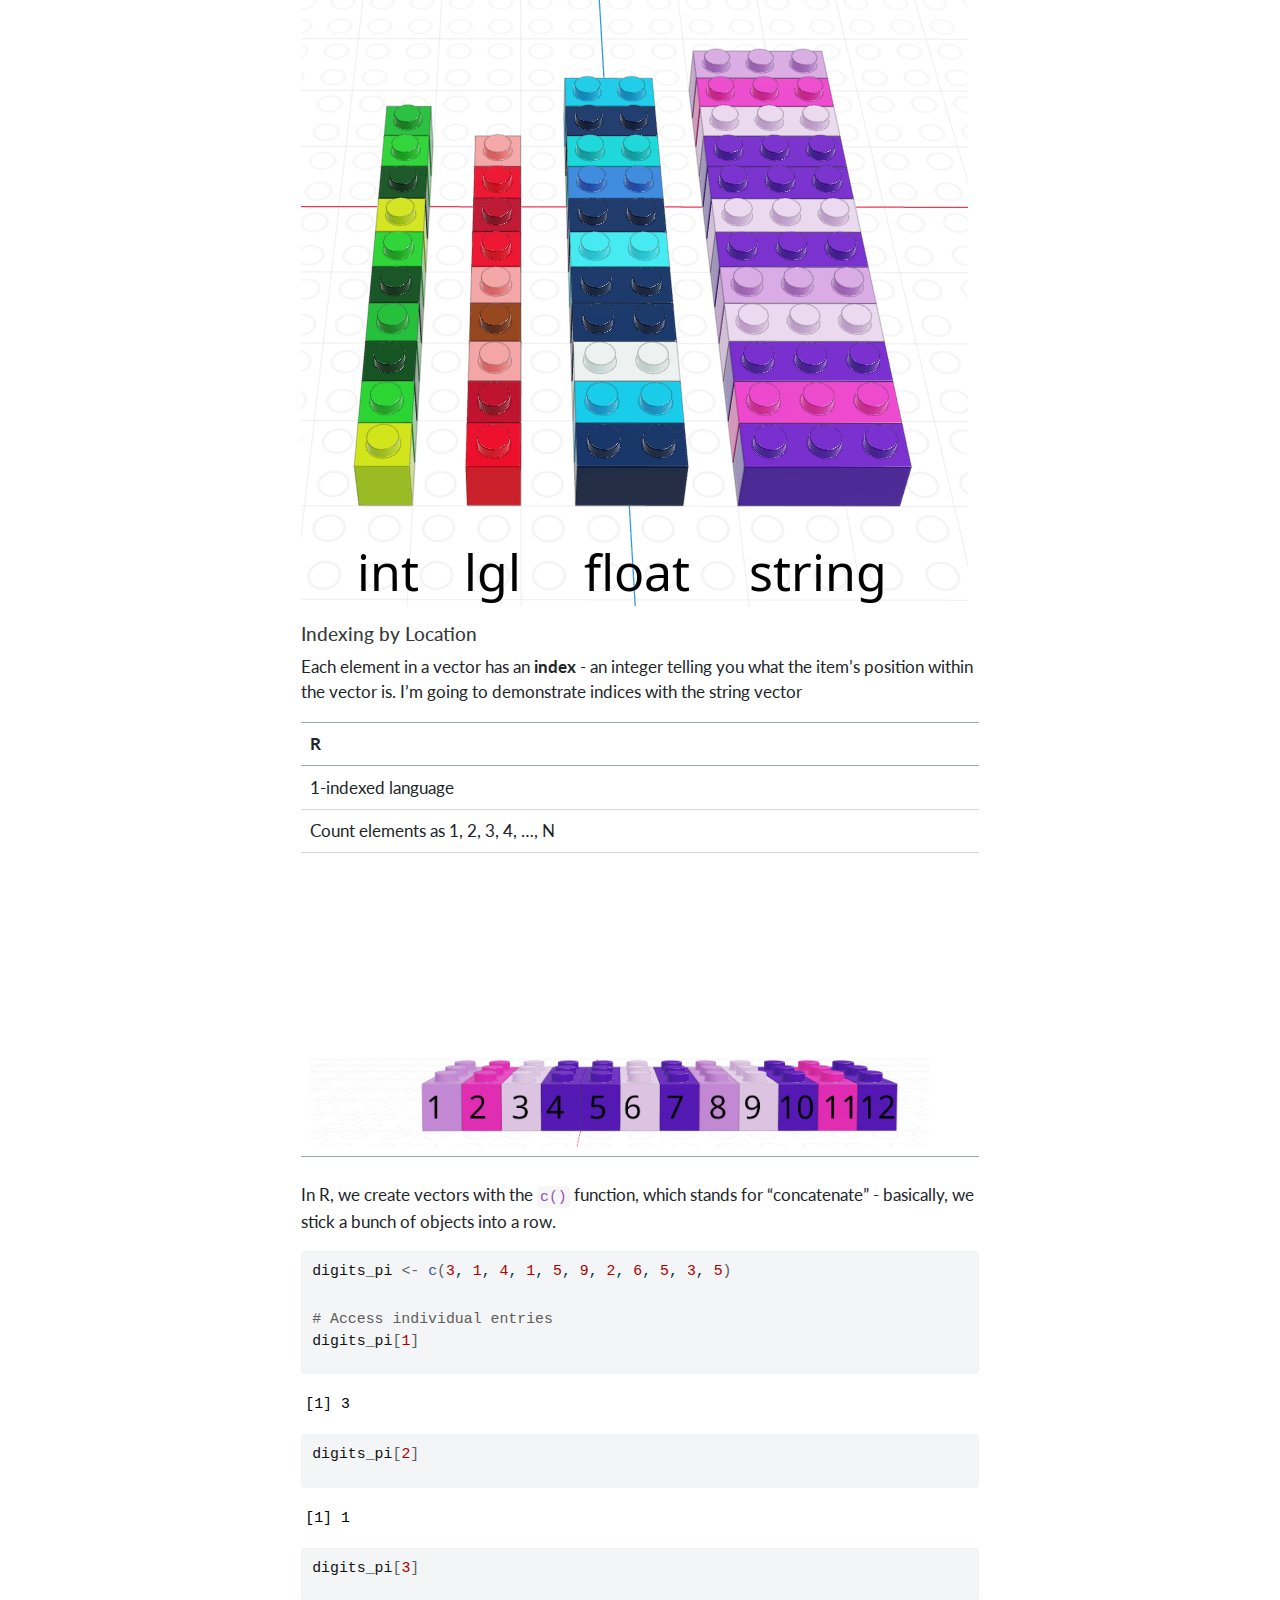
==== commit 0f59be8d: "add ch. 3" ====
--- a/docs/00-prereading.html
+++ b/docs/00-prereading.html
@@ -2,7 +2,7 @@
 <html xmlns="http://www.w3.org/1999/xhtml" lang="en" xml:lang="en"><head>
 <meta http-equiv="Content-Type" content="text/html; charset=UTF-8">
 <meta charset="utf-8">
-<meta name="generator" content="quarto-1.1.132">
+<meta name="generator" content="quarto-1.3.450">
 <meta name="viewport" content="width=device-width, initial-scale=1.0, user-scalable=yes">
 <title>Stat 331/531 Statistical Computing with R - Pre-reading</title>
 <style>
@@ -14,9 +14,10 @@
 ul.task-list{list-style: none;}
 ul.task-list li input[type="checkbox"] {
   width: 0.8em;
-  margin: 0 0.8em 0.2em -1.6em;
+  margin: 0 0.8em 0.2em -1em; /* quarto-specific, see https://github.com/quarto-dev/quarto-cli/issues/4556 */ 
   vertical-align: middle;
 }
+/* CSS for syntax highlighting */
 pre > code.sourceCode { white-space: pre; position: relative; }
 pre > code.sourceCode > span { display: inline-block; line-height: 1.25; }
 pre > code.sourceCode > span:empty { height: 1.2em; }
@@ -43,43 +44,13 @@
     -khtml-user-select: none; -moz-user-select: none;
     -ms-user-select: none; user-select: none;
     padding: 0 4px; width: 4em;
-    color: #aaaaaa;
   }
-pre.numberSource { margin-left: 3em; border-left: 1px solid #aaaaaa;  padding-left: 4px; }
+pre.numberSource { margin-left: 3em;  padding-left: 4px; }
 div.sourceCode
   {   }
 @media screen {
 pre > code.sourceCode > span > a:first-child::before { text-decoration: underline; }
 }
-code span.al { color: #ff0000; font-weight: bold; } /* Alert */
-code span.an { color: #60a0b0; font-weight: bold; font-style: italic; } /* Annotation */
-code span.at { color: #7d9029; } /* Attribute */
-code span.bn { color: #40a070; } /* BaseN */
-code span.bu { color: #008000; } /* BuiltIn */
-code span.cf { color: #007020; font-weight: bold; } /* ControlFlow */
-code span.ch { color: #4070a0; } /* Char */
-code span.cn { color: #880000; } /* Constant */
-code span.co { color: #60a0b0; font-style: italic; } /* Comment */
-code span.cv { color: #60a0b0; font-weight: bold; font-style: italic; } /* CommentVar */
-code span.do { color: #ba2121; font-style: italic; } /* Documentation */
-code span.dt { color: #902000; } /* DataType */
-code span.dv { color: #40a070; } /* DecVal */
-code span.er { color: #ff0000; font-weight: bold; } /* Error */
-code span.ex { } /* Extension */
-code span.fl { color: #40a070; } /* Float */
-code span.fu { color: #06287e; } /* Function */
-code span.im { color: #008000; font-weight: bold; } /* Import */
-code span.in { color: #60a0b0; font-weight: bold; font-style: italic; } /* Information */
-code span.kw { color: #007020; font-weight: bold; } /* Keyword */
-code span.op { color: #666666; } /* Operator */
-code span.ot { color: #007020; } /* Other */
-code span.pp { color: #bc7a00; } /* Preprocessor */
-code span.sc { color: #4070a0; } /* SpecialChar */
-code span.ss { color: #bb6688; } /* SpecialString */
-code span.st { color: #4070a0; } /* String */
-code span.va { color: #19177c; } /* Variable */
-code span.vs { color: #4070a0; } /* VerbatimString */
-code span.wa { color: #60a0b0; font-weight: bold; font-style: italic; } /* Warning */
 </style>
 
 <script src="site_libs/quarto-nav/quarto-nav.js"></script>
@@ -96,10 +67,13 @@
 <script src="site_libs/quarto-html/tippy.umd.min.js"></script>
 <script src="site_libs/quarto-html/anchor.min.js"></script>
 <link href="site_libs/quarto-html/tippy.css" rel="stylesheet">
-<link href="site_libs/quarto-html/quarto-syntax-highlighting.css" rel="stylesheet" id="quarto-text-highlighting-styles">
+<link href="site_libs/quarto-html/quarto-syntax-highlighting.css" rel="stylesheet" class="quarto-color-scheme" id="quarto-text-highlighting-styles">
+<link href="site_libs/quarto-html/quarto-syntax-highlighting-dark.css" rel="prefetch" class="quarto-color-scheme quarto-color-alternate" id="quarto-text-highlighting-styles">
 <script src="site_libs/bootstrap/bootstrap.min.js"></script>
 <link href="site_libs/bootstrap/bootstrap-icons.css" rel="stylesheet">
-<link href="site_libs/bootstrap/bootstrap.min.css" rel="stylesheet" id="quarto-bootstrap" data-mode="light"><script id="quarto-search-options" type="application/json">{
+<link href="site_libs/bootstrap/bootstrap.min.css" rel="stylesheet" class="quarto-color-scheme" id="quarto-bootstrap" data-mode="light">
+<link href="site_libs/bootstrap/bootstrap-dark.min.css" rel="prefetch" class="quarto-color-scheme quarto-color-alternate" id="quarto-bootstrap" data-mode="dark">
+<link href="site_libs/quarto-contrib/line-highlight-1.0.0/line-highlight.css" rel="stylesheet"><script id="quarto-search-options" type="application/json">{
   "location": "sidebar",
   "copy-button": false,
   "collapse-after": 3,
@@ -115,115 +89,103 @@
     "search-more-matches-text": "more matches in this document",
     "search-clear-button-title": "Clear",
     "search-detached-cancel-button-title": "Cancel",
-    "search-submit-button-title": "Submit"
+    "search-submit-button-title": "Submit",
+    "search-label": "Search"
   }
-}</script><script src="https://cdn.jsdelivr.net/npm/mathjax@3/es5/tex-chtml-full.js" type="text/javascript"></script><link rel="stylesheet" href="style.css">
+}</script><link href="site_libs/font-awesome-6.4.2/css/all.min.css" rel="stylesheet">
+<link href="site_libs/font-awesome-6.4.2/css/v4-shims.min.css" rel="stylesheet">
+<script src="https://polyfill.io/v3/polyfill.min.js?features=es6"></script><script src="https://cdn.jsdelivr.net/npm/mathjax@3/es5/tex-chtml-full.js" type="text/javascript"></script><link rel="stylesheet" href="style.css">
 </head>
 <body class="nav-sidebar floating slimcontent">
 
 <div id="quarto-search-results"></div>
-  <header id="quarto-header" class="headroom fixed-top"><nav class="quarto-secondary-nav" data-bs-toggle="collapse" data-bs-target="#quarto-sidebar" aria-controls="quarto-sidebar" aria-expanded="false" aria-label="Toggle sidebar navigation" onclick="if (window.quartoToggleHeadroom) { window.quartoToggleHeadroom(); }"><div class="container-fluid d-flex justify-content-between">
-      <h1 class="quarto-secondary-nav-title">Pre-reading</h1>
-      <button type="button" class="quarto-btn-toggle btn" aria-label="Show secondary navigation">
-        <i class="bi bi-chevron-right"></i>
+  <header id="quarto-header" class="headroom fixed-top"><nav class="quarto-secondary-nav"><div class="container-fluid d-flex">
+      <button type="button" class="quarto-btn-toggle btn" data-bs-toggle="collapse" data-bs-target="#quarto-sidebar,#quarto-sidebar-glass" aria-controls="quarto-sidebar" aria-expanded="false" aria-label="Toggle sidebar navigation" onclick="if (window.quartoToggleHeadroom) { window.quartoToggleHeadroom(); }">
+        <i class="bi bi-layout-text-sidebar-reverse"></i>
+      </button>
+      <nav class="quarto-page-breadcrumbs" aria-label="breadcrumb"><ol class="breadcrumb"><li class="breadcrumb-item"><a href="./00-prereading.html">Pre-reading</a></li></ol></nav>
+      <a class="flex-grow-1" role="button" data-bs-toggle="collapse" data-bs-target="#quarto-sidebar,#quarto-sidebar-glass" aria-controls="quarto-sidebar" aria-expanded="false" aria-label="Toggle sidebar navigation" onclick="if (window.quartoToggleHeadroom) { window.quartoToggleHeadroom(); }">      
+      </a>
+      <button type="button" class="btn quarto-search-button" aria-label="" onclick="window.quartoOpenSearch();">
+        <i class="bi bi-search"></i>
       </button>
     </div>
   </nav></header><!-- content --><div id="quarto-content" class="quarto-container page-columns page-rows-contents page-layout-article">
 <!-- sidebar -->
-  <nav id="quarto-sidebar" class="sidebar collapse sidebar-navigation floating overflow-auto"><div class="pt-lg-2 mt-2 text-left sidebar-header">
+  <nav id="quarto-sidebar" class="sidebar collapse collapse-horizontal sidebar-navigation floating overflow-auto"><div class="pt-lg-2 mt-2 text-left sidebar-header">
     <div class="sidebar-title mb-0 py-0">
       <a href="./">Stat 331/531 Statistical Computing with R</a> 
-        <div class="sidebar-tools-main">
-    <a href="https://github.com/earobinson95/stat331-calpoly-text" title="Source Code" class="sidebar-tool px-1"><i class="bi bi-github"></i></a>
-    <a href="" title="Share" id="sidebar-tool-dropdown-0" class="sidebar-tool dropdown-toggle px-1" data-bs-toggle="dropdown" aria-expanded="false"><i class="bi bi-share"></i></a>
-    <ul class="dropdown-menu" aria-labelledby="sidebar-tool-dropdown-0">
+        <div class="sidebar-tools-main tools-wide">
+    <a href="https://github.com/earobinson95/stat331-calpoly-text" rel="" title="Source Code" class="quarto-navigation-tool px-1" aria-label="Source Code"><i class="bi bi-github"></i></a>
+    <div class="dropdown">
+      <a href="" title="Share" id="quarto-navigation-tool-dropdown-0" class="quarto-navigation-tool dropdown-toggle px-1" data-bs-toggle="dropdown" aria-expanded="false" aria-label="Share"><i class="bi bi-share"></i></a>
+      <ul class="dropdown-menu" aria-labelledby="quarto-navigation-tool-dropdown-0">
 <li>
-          <a class="dropdown-item sidebar-tools-main-item" href="https://twitter.com/intent/tweet?url=%7Curl%7C">
-            <i class="bi bi-bi-twitter pe-1"></i>
-          Twitter
-          </a>
-        </li>
-        <li>
-          <a class="dropdown-item sidebar-tools-main-item" href="https://www.facebook.com/sharer/sharer.php?u=%7Curl%7C">
-            <i class="bi bi-bi-facebook pe-1"></i>
-          Facebook
-          </a>
-        </li>
-        <li>
-          <a class="dropdown-item sidebar-tools-main-item" href="https://www.linkedin.com/sharing/share-offsite/?url=%7Curl%7C">
-            <i class="bi bi-bi-linkedin pe-1"></i>
-          LinkedIn
-          </a>
-        </li>
-    </ul>
+            <a class="dropdown-item sidebar-tools-main-item" href="https://twitter.com/intent/tweet?url=%7Curl%7C">
+              <i class="bi bi-bi-twitter pe-1"></i>
+            Twitter
+            </a>
+          </li>
+          <li>
+            <a class="dropdown-item sidebar-tools-main-item" href="https://www.facebook.com/sharer/sharer.php?u=%7Curl%7C">
+              <i class="bi bi-bi-facebook pe-1"></i>
+            Facebook
+            </a>
+          </li>
+          <li>
+            <a class="dropdown-item sidebar-tools-main-item" href="https://www.linkedin.com/sharing/share-offsite/?url=%7Curl%7C">
+              <i class="bi bi-bi-linkedin pe-1"></i>
+            LinkedIn
+            </a>
+          </li>
+      </ul>
+</div>
+  <a href="" class="quarto-color-scheme-toggle quarto-navigation-tool  px-1" onclick="window.quartoToggleColorScheme(); return false;" title="Toggle dark mode"><i class="bi"></i></a>
 </div>
     </div>
       </div>
-      <div class="mt-2 flex-shrink-0 align-items-center">
+        <div class="mt-2 flex-shrink-0 align-items-center">
         <div class="sidebar-search">
         <div id="quarto-search" class="" title="Search"></div>
         </div>
-      </div>
+        </div>
     <div class="sidebar-menu-container"> 
     <ul class="list-unstyled mt-1">
 <li class="sidebar-item">
   <div class="sidebar-item-container"> 
-  <a href="./index.html" class="sidebar-item-text sidebar-link">Preface</a>
+  <a href="./index.html" class="sidebar-item-text sidebar-link">
+ <span class="menu-text">Preface</span></a>
   </div>
 </li>
         <li class="sidebar-item">
   <div class="sidebar-item-container"> 
-  <a href="./00-prereading.html" class="sidebar-item-text sidebar-link active">Pre-reading</a>
+  <a href="./00-prereading.html" class="sidebar-item-text sidebar-link active">
+ <span class="menu-text">Pre-reading</span></a>
   </div>
 </li>
         <li class="sidebar-item">
   <div class="sidebar-item-container"> 
-  <a href="./01-introduction.html" class="sidebar-item-text sidebar-link"><span class="chapter-number">1</span>&nbsp; <span class="chapter-title">Introduction</span></a>
+  <a href="./01-introduction.html" class="sidebar-item-text sidebar-link">
+ <span class="menu-text"><span class="chapter-number">1</span>&nbsp; <span class="chapter-title">Introduction</span></span></a>
   </div>
 </li>
         <li class="sidebar-item">
   <div class="sidebar-item-container"> 
-  <a href="./02-tidy-data-and-basics-of-graphics.html" class="sidebar-item-text sidebar-link"><span class="chapter-number">2</span>&nbsp; <span class="chapter-title">Tidy Data &amp; Basics of Graphics</span></a>
+  <a href="./02-tidy-data-and-basics-of-graphics.html" class="sidebar-item-text sidebar-link">
+ <span class="menu-text"><span class="chapter-number">2</span>&nbsp; <span class="chapter-title">Tidy Data &amp; Basics of Graphics</span></span></a>
   </div>
 </li>
         <li class="sidebar-item">
   <div class="sidebar-item-container"> 
-  <a href="./03-data-cleaning-and-manipulation.html" class="sidebar-item-text sidebar-link"><span class="chapter-number">3</span>&nbsp; <span class="chapter-title">Data Cleaning and Manipulation</span></a>
-  </div>
-</li>
-        <li class="sidebar-item">
-  <div class="sidebar-item-container"> 
-  <a href="./04-data-joins-and-transformations.html" class="sidebar-item-text sidebar-link"><span class="chapter-number">4</span>&nbsp; <span class="chapter-title">Data Joins and Transformations</span></a>
-  </div>
-</li>
-        <li class="sidebar-item">
-  <div class="sidebar-item-container"> 
-  <a href="./05-special-data-types.html" class="sidebar-item-text sidebar-link"><span class="chapter-number">5</span>&nbsp; <span class="chapter-title">Special Data Types</span></a>
-  </div>
-</li>
-        <li class="sidebar-item">
-  <div class="sidebar-item-container"> 
-  <a href="./06-version-control.html" class="sidebar-item-text sidebar-link"><span class="chapter-number">6</span>&nbsp; <span class="chapter-title">Version Control</span></a>
-  </div>
-</li>
-        <li class="sidebar-item">
-  <div class="sidebar-item-container"> 
-  <a href="./07-functions.html" class="sidebar-item-text sidebar-link"><span class="chapter-number">7</span>&nbsp; <span class="chapter-title">Writing Functions</span></a>
-  </div>
-</li>
-        <li class="sidebar-item">
-  <div class="sidebar-item-container"> 
-  <a href="./08-functional-programming.html" class="sidebar-item-text sidebar-link"><span class="chapter-number">8</span>&nbsp; <span class="chapter-title">Functional Programming</span></a>
-  </div>
-</li>
-        <li class="sidebar-item">
-  <div class="sidebar-item-container"> 
-  <a href="./09-statistical-modeling-and-simulation.html" class="sidebar-item-text sidebar-link"><span class="chapter-number">9</span>&nbsp; <span class="chapter-title">Regression &amp; Simulating Distributions</span></a>
+  <a href="./03-data-cleaning-and-manipulation.html" class="sidebar-item-text sidebar-link">
+ <span class="menu-text"><span class="chapter-number">3</span>&nbsp; <span class="chapter-title">Data Cleaning and Manipulation</span></span></a>
   </div>
 </li>
     </ul>
 </div>
-</nav><!-- margin-sidebar --><div id="quarto-margin-sidebar" class="sidebar margin-sidebar">
+</nav><div id="quarto-sidebar-glass" data-bs-toggle="collapse" data-bs-target="#quarto-sidebar,#quarto-sidebar-glass"></div>
+<!-- margin-sidebar -->
+    <div id="quarto-margin-sidebar" class="sidebar margin-sidebar">
         <nav id="TOC" role="doc-toc" class="toc-active"><h2 id="toc-title">Table of contents</h2>
    
   <ul>
@@ -257,7 +219,7 @@
     </div>
 <!-- main -->
 <main class="content page-columns page-full" id="quarto-document-content"><header id="title-block-header" class="quarto-title-block default"><div class="quarto-title">
-<h1 class="title d-none d-lg-block">Pre-reading</h1>
+<h1 class="title">Pre-reading</h1>
 </div>
 
 
@@ -265,14 +227,12 @@
 <div class="quarto-title-meta">
 
     
+  
     
   </div>
   
 
-</header><div class="cell">
-
-</div>
-<p><svg aria-hidden="true" role="img" viewbox="0 0 576 512" style="height:1em;width:1.12em;vertical-align:-0.125em;margin-left:auto;margin-right:auto;font-size:inherit;fill:currentColor;overflow:visible;position:relative;"><path d="M249.6 471.5c10.8 3.8 22.4-4.1 22.4-15.5V78.6c0-4.2-1.6-8.4-5-11C247.4 52 202.4 32 144 32C87.5 32 35.1 48.6 9 59.9c-5.6 2.4-9 8-9 14V454.1c0 11.9 12.8 20.2 24.1 16.5C55.6 460.1 105.5 448 144 448c33.9 0 79 14 105.6 23.5zm76.8 0C353 462 398.1 448 432 448c38.5 0 88.4 12.1 119.9 22.6c11.3 3.8 24.1-4.6 24.1-16.5V73.9c0-6.1-3.4-11.6-9-14C540.9 48.6 488.5 32 432 32c-58.4 0-103.4 20-123 35.6c-3.3 2.6-5 6.8-5 11V456c0 11.4 11.7 19.3 22.4 15.5z"></path></svg> Reading: 26 minute(s) at 200 WPM.</p>
+</header><p><svg aria-hidden="true" role="img" viewbox="0 0 576 512" style="height:1em;width:1.12em;vertical-align:-0.125em;margin-left:auto;margin-right:auto;font-size:inherit;fill:currentColor;overflow:visible;position:relative;"><path d="M249.6 471.5c10.8 3.8 22.4-4.1 22.4-15.5V78.6c0-4.2-1.6-8.4-5-11C247.4 52 202.4 32 144 32C93.5 32 46.3 45.3 18.1 56.1C6.8 60.5 0 71.7 0 83.8V454.1c0 11.9 12.8 20.2 24.1 16.5C55.6 460.1 105.5 448 144 448c33.9 0 79 14 105.6 23.5zm76.8 0C353 462 398.1 448 432 448c38.5 0 88.4 12.1 119.9 22.6c11.3 3.8 24.1-4.6 24.1-16.5V83.8c0-12.1-6.8-23.3-18.1-27.6C529.7 45.3 482.5 32 432 32c-58.4 0-103.4 20-123 35.6c-3.3 2.6-5 6.8-5 11V456c0 11.4 11.7 19.3 22.4 15.5z"></path></svg> Reading: 25 minute(s) at 200 WPM.</p>
 <p><svg aria-hidden="true" role="img" viewbox="0 0 576 512" style="height:1em;width:1.12em;vertical-align:-0.125em;margin-left:auto;margin-right:auto;font-size:inherit;fill:currentColor;overflow:visible;position:relative;"><path d="M0 128C0 92.7 28.7 64 64 64H320c35.3 0 64 28.7 64 64V384c0 35.3-28.7 64-64 64H64c-35.3 0-64-28.7-64-64V128zM559.1 99.8c10.4 5.6 16.9 16.4 16.9 28.2V384c0 11.8-6.5 22.6-16.9 28.2s-23 5-32.9-1.6l-96-64L416 337.1V320 192 174.9l14.2-9.5 96-64c9.8-6.5 22.4-7.2 32.9-1.6z"></path></svg> Videos: 28 minutes</p>
 <section id="ch0-objectives" class="level2 unnumbered"><h2 class="unnumbered anchored" data-anchor-id="ch0-objectives">Objectives</h2>
 <p>A prerequisite for this course is an introductory programming course. Therefore, there is some assumed knowledge. Maybe you have not seen these concepts in <code>R</code>, but you have already developed a base for logically thinking through a computing problem in another language.</p>
@@ -291,39 +251,24 @@
 <p>Here is a short 3-minute video on the basic hardware that makes up your computer. It is focused on desktops, but the same components (with the exception of the optical drive) are commonly found in cell phones, smart watches, and laptops.</p>
 
 <div class="no-row-height column-margin column-container"><div class="">
-<div class="youtube-video-container">
-<iframe width="100%" height="auto" src="https://www.youtube.com/embed/Rdm8E59L8Og" title="YouTube video player" frameborder="0" allow="accelerometer; autoplay; clipboard-write; encrypted-media; gyroscope; picture-in-picture" allowfullscreen="">
-</iframe>
-</div>
+<div class="quarto-video ratio ratio-16x9"><iframe data-external="1" src="https://www.youtube.com/embed/Rdm8E59L8Og" title="" frameborder="0" allow="accelerometer; autoplay; clipboard-write; encrypted-media; gyroscope; picture-in-picture" allowfullscreen=""></iframe></div>
 </div></div><p>When programming, it is usually helpful to understand the distinction between RAM and disk storage (hard drives). We also need to know at least a little bit about processors (so that we know when we’ve asked our processor to do too much). Most of the other details aren’t necessary (for now).</p>
-<!-- ::: learn-more -->
-<!-- -   [Chapter 1 of Python for Everybody](https://www.py4e.com/html3/01-intro) - Computer hardware architecture -->
-<!-- ::: -->
 </section><section id="operating-systems" class="level3 page-columns page-full"><h3 class="anchored" data-anchor-id="operating-systems">Operating Systems</h3>
 <p>Operating systems, such as Windows, MacOS, or Linux, are a sophisticated program that allows CPUs to keep track of multiple programs and tasks and execute them at the same time.</p>
 
 <div class="no-row-height column-margin column-container"><div class="">
-<div class="youtube-video-container">
-<iframe width="100%" height="auto" src="https://www.youtube.com/embed/RhHMgkUdhdk" title="YouTube video player" frameborder="0" allow="accelerometer; autoplay; clipboard-write; encrypted-media; gyroscope; picture-in-picture" allowfullscreen="">
-</iframe>
-</div>
+<div class="quarto-video ratio ratio-16x9"><iframe data-external="1" src="https://www.youtube.com/embed/RhHMgkUdhdk" title="" frameborder="0" allow="accelerometer; autoplay; clipboard-write; encrypted-media; gyroscope; picture-in-picture" allowfullscreen=""></iframe></div>
 </div></div></section><section id="file-systems" class="level3 page-columns page-full"><h3 class="anchored" data-anchor-id="file-systems">File Systems</h3>
 <p>Evidently, there has been a bit of generational shift as computers have evolved: the “file system” metaphor itself is outdated because no one uses physical files anymore. <a href="https://futurism.com/the-byte/gen-z-kids-file-systems">This article</a> is an interesting discussion of the problem: it makes the argument that with modern search capabilities, most people use their computers as a laundry hamper instead of as a nice, organized filing cabinet.</p>
 <p>Regardless of how you tend to organize your personal files, it is probably helpful to understand the basics of what is meant by a computer <strong>file system</strong> – a way to organize data stored on a hard drive. Since data is always stored as 0’s and 1’s, it’s important to have some way to figure out what type of data is stored in a specific location, and how to interpret it.</p>
 
 <div class="no-row-height column-margin column-container"><div class="">
-<div class="youtube-video-container">
-<iframe width="560" height="315" src="https://www.youtube.com/embed/BV0-EPUYuQc" title="YouTube video player" frameborder="0" allow="accelerometer; autoplay; clipboard-write; encrypted-media; gyroscope; picture-in-picture" allowfullscreen="">
-</iframe>
-</div>
+<div class="quarto-video ratio ratio-16x9"><iframe data-external="1" src="https://www.youtube.com/embed/BV0-EPUYuQc" title="" frameborder="0" allow="accelerometer; autoplay; clipboard-write; encrypted-media; gyroscope; picture-in-picture" allowfullscreen=""></iframe></div>
 <p>Stop watching at 4:16.</p>
 </div></div><p>That’s not enough, though - we also need to know how computers remember the location of what is stored where. Specifically, we need to understand <strong>file paths</strong>.</p>
 
 <div class="no-row-height column-margin column-container"><div class="">
-<div class="youtube-video-container">
-<iframe width="560" height="315" src="https://www.youtube.com/embed/BMT3JUWmqYY" title="YouTube video player" frameborder="0" allow="accelerometer; autoplay; clipboard-write; encrypted-media; gyroscope; picture-in-picture" allowfullscreen="">
-</iframe>
-</div>
+<div class="quarto-video ratio ratio-16x9"><iframe data-external="1" src="https://www.youtube.com/embed/BMT3JUWmqYY" title="" frameborder="0" allow="accelerometer; autoplay; clipboard-write; encrypted-media; gyroscope; picture-in-picture" allowfullscreen=""></iframe></div>
 <p><br></p>
 <div class="my-opinion">
 <p>Recommend watching - helpful for understanding file paths!</p>
@@ -347,24 +292,24 @@
 <p>In R, we use <code>!</code> to symbolize NOT.</p>
 <p>Order of operations dictates that NOT is applied before other operations. So <code>NOT X AND Y</code> is read as <code>(NOT X) AND (Y)</code>. You must use parentheses to change the way this is interpreted.</p>
 <div class="cell">
-<div class="sourceCode" id="cb1"><pre class="downlit sourceCode r code-with-copy"><code class="sourceCode R"><span><span class="va">x</span> <span class="op">&lt;-</span> <span class="fu"><a href="https://rdrr.io/r/base/c.html">c</a></span><span class="op">(</span><span class="cn">TRUE</span>, <span class="cn">FALSE</span>, <span class="cn">TRUE</span>, <span class="cn">FALSE</span><span class="op">)</span></span>
+<div class="sourceCode" id="cb1" data-source-line-numbers="nil" data-code-line-numbers="nil"><pre class="downlit sourceCode r code-with-copy"><code class="sourceCode R"><span><span class="va">x</span> <span class="op">&lt;-</span> <span class="fu"><a href="https://rdrr.io/r/base/c.html">c</a></span><span class="op">(</span><span class="cn">TRUE</span>, <span class="cn">FALSE</span>, <span class="cn">TRUE</span>, <span class="cn">FALSE</span><span class="op">)</span></span>
 <span><span class="va">y</span> <span class="op">&lt;-</span> <span class="fu"><a href="https://rdrr.io/r/base/c.html">c</a></span><span class="op">(</span><span class="cn">TRUE</span>, <span class="cn">TRUE</span>, <span class="cn">FALSE</span>, <span class="cn">FALSE</span><span class="op">)</span></span>
 <span></span>
 <span><span class="va">x</span> <span class="op">&amp;</span> <span class="va">y</span> <span class="co"># AND</span></span></code><button title="Copy to Clipboard" class="code-copy-button"><i class="bi"></i></button></pre></div>
 <div class="cell-output cell-output-stdout">
-<pre><code>[1]  TRUE FALSE FALSE FALSE</code></pre>
-</div>
-<div class="sourceCode" id="cb3"><pre class="downlit sourceCode r code-with-copy"><code class="sourceCode R"><span><span class="va">x</span> <span class="op">|</span> <span class="va">y</span> <span class="co"># OR</span></span></code><button title="Copy to Clipboard" class="code-copy-button"><i class="bi"></i></button></pre></div>
-<div class="cell-output cell-output-stdout">
-<pre><code>[1]  TRUE  TRUE  TRUE FALSE</code></pre>
-</div>
-<div class="sourceCode" id="cb5"><pre class="downlit sourceCode r code-with-copy"><code class="sourceCode R"><span><span class="op">!</span><span class="va">x</span> <span class="op">&amp;</span> <span class="va">y</span> <span class="co"># NOT X AND Y</span></span></code><button title="Copy to Clipboard" class="code-copy-button"><i class="bi"></i></button></pre></div>
-<div class="cell-output cell-output-stdout">
-<pre><code>[1] FALSE  TRUE FALSE FALSE</code></pre>
-</div>
-<div class="sourceCode" id="cb7"><pre class="downlit sourceCode r code-with-copy"><code class="sourceCode R"><span><span class="va">x</span> <span class="op">&amp;</span> <span class="op">!</span><span class="va">y</span> <span class="co"># X AND NOT Y</span></span></code><button title="Copy to Clipboard" class="code-copy-button"><i class="bi"></i></button></pre></div>
-<div class="cell-output cell-output-stdout">
-<pre><code>[1] FALSE FALSE  TRUE FALSE</code></pre>
+<pre data-code-line-numbers=""><code>[1]  TRUE FALSE FALSE FALSE</code></pre>
+</div>
+<div class="sourceCode" id="cb3" data-source-line-numbers="nil" data-code-line-numbers="nil"><pre class="downlit sourceCode r code-with-copy"><code class="sourceCode R"><span><span class="va">x</span> <span class="op">|</span> <span class="va">y</span> <span class="co"># OR</span></span></code><button title="Copy to Clipboard" class="code-copy-button"><i class="bi"></i></button></pre></div>
+<div class="cell-output cell-output-stdout">
+<pre data-code-line-numbers=""><code>[1]  TRUE  TRUE  TRUE FALSE</code></pre>
+</div>
+<div class="sourceCode" id="cb5" data-source-line-numbers="nil" data-code-line-numbers="nil"><pre class="downlit sourceCode r code-with-copy"><code class="sourceCode R"><span><span class="op">!</span><span class="va">x</span> <span class="op">&amp;</span> <span class="va">y</span> <span class="co"># NOT X AND Y</span></span></code><button title="Copy to Clipboard" class="code-copy-button"><i class="bi"></i></button></pre></div>
+<div class="cell-output cell-output-stdout">
+<pre data-code-line-numbers=""><code>[1] FALSE  TRUE FALSE FALSE</code></pre>
+</div>
+<div class="sourceCode" id="cb7" data-source-line-numbers="nil" data-code-line-numbers="nil"><pre class="downlit sourceCode r code-with-copy"><code class="sourceCode R"><span><span class="va">x</span> <span class="op">&amp;</span> <span class="op">!</span><span class="va">y</span> <span class="co"># X AND NOT Y</span></span></code><button title="Copy to Clipboard" class="code-copy-button"><i class="bi"></i></button></pre></div>
+<div class="cell-output cell-output-stdout">
+<pre data-code-line-numbers=""><code>[1] FALSE FALSE  TRUE FALSE</code></pre>
 </div>
 </div>
 </section><section id="de-morgans-laws" class="level4"><h4 class="anchored" data-anchor-id="de-morgans-laws">De Morgan’s Laws</h4>
@@ -373,7 +318,7 @@
 <li>NOT(A or B) is equivalent to NOT(A) and NOT(B)</li>
 <li>NOT(A and B) is equivalent to NOT(A) or NOT(B)</li>
 </ul>
-<div class="panel-tabset">
+<div class="tabset-margin-container"></div><div class="panel-tabset">
 <ul class="nav nav-tabs" role="tablist">
 <li class="nav-item" role="presentation"><a class="nav-link active" id="tabset-1-1-tab" data-bs-toggle="tab" data-bs-target="#tabset-1-1" role="tab" aria-controls="tabset-1-1" aria-selected="true">Definitions</a></li>
 <li class="nav-item" role="presentation"><a class="nav-link" id="tabset-1-2-tab" data-bs-toggle="tab" data-bs-target="#tabset-1-2" role="tab" aria-controls="tabset-1-2" aria-selected="false">DeMorgan’s First Law</a></li>
@@ -381,20 +326,18 @@
 </ul>
 <div class="tab-content">
 <div id="tabset-1-1" class="tab-pane active" role="tabpanel" aria-labelledby="tabset-1-1-tab">
-<p><img src="images/SetA%20and%20SetB.png" class="img-fluid" alt="Venn Diagram of Set A and Set B"> Suppose that we set the convention that <img src="images/TrueFalse.png" class="img-fluid" alt="Shaded regions are TRUE, unshaded regions are FALSE">.</p>
+<p><img src="images/SetA and SetB.png" class="img-fluid" alt="Venn Diagram of Set A and Set B"> Suppose that we set the convention that <img src="images/TrueFalse.png" class="img-fluid" alt="Shaded regions are TRUE, unshaded regions are FALSE">.</p>
 </div>
 <div id="tabset-1-2" class="tab-pane" role="tabpanel" aria-labelledby="tabset-1-2-tab">
 <div class="quarto-figure quarto-figure-center">
 <figure class="figure"><p><img src="images/DeMorgan1.png" class="img-fluid figure-img"></p>
-<p></p><figcaption class="figure-caption">A venn diagram illustration of De Morgan’s laws showing that the region that is outside of the union of A OR B (aka NOT (A OR B)) is the same as the region that is outside of (NOT A) and (NOT B)</figcaption><p></p>
-</figure>
+<figcaption class="figure-caption">A venn diagram illustration of De Morgan’s laws showing that the region that is outside of the union of A OR B (aka NOT (A OR B)) is the same as the region that is outside of (NOT A) and (NOT B)</figcaption></figure>
 </div>
 </div>
 <div id="tabset-1-3" class="tab-pane" role="tabpanel" aria-labelledby="tabset-1-3-tab">
 <div class="quarto-figure quarto-figure-center">
 <figure class="figure"><p><img src="images/DeMorgan2.png" class="img-fluid figure-img"></p>
-<p></p><figcaption class="figure-caption">A venn diagram illustration of De Morgan’s laws showing that the region that is outside of the union of A AND B (aka NOT (A AND B)) is the same as the region that is outside of (NOT A) OR (NOT B)</figcaption><p></p>
-</figure>
+<figcaption class="figure-caption">A venn diagram illustration of De Morgan’s laws showing that the region that is outside of the union of A AND B (aka NOT (A AND B)) is the same as the region that is outside of (NOT A) OR (NOT B)</figcaption></figure>
 </div>
 </div>
 </div>
@@ -427,13 +370,13 @@
 </ul>
 <p>If you don’t know what type a value is, <code>R</code> has a function to help you with that.</p>
 <div class="cell">
-<div class="sourceCode" id="cb9"><pre class="downlit sourceCode r code-with-copy"><code class="sourceCode R"><span><span class="fu"><a href="https://rdrr.io/r/base/class.html">class</a></span><span class="op">(</span><span class="cn">FALSE</span><span class="op">)</span></span>
+<div class="sourceCode" id="cb9" data-source-line-numbers="nil" data-code-line-numbers="nil"><pre class="downlit sourceCode r code-with-copy"><code class="sourceCode R"><span><span class="fu"><a href="https://rdrr.io/r/base/class.html">class</a></span><span class="op">(</span><span class="cn">FALSE</span><span class="op">)</span></span>
 <span><span class="fu"><a href="https://rdrr.io/r/base/class.html">class</a></span><span class="op">(</span><span class="fl">2L</span><span class="op">)</span> <span class="co"># by default, R treats all numbers as numeric/decimal values. </span></span>
 <span>          <span class="co"># The L indicates that we're talking about an integer. </span></span>
 <span><span class="fu"><a href="https://rdrr.io/r/base/class.html">class</a></span><span class="op">(</span><span class="fl">2</span><span class="op">)</span></span>
 <span><span class="fu"><a href="https://rdrr.io/r/base/class.html">class</a></span><span class="op">(</span><span class="st">"Hello, programmer!"</span><span class="op">)</span></span></code><button title="Copy to Clipboard" class="code-copy-button"><i class="bi"></i></button></pre></div>
 <div class="cell-output cell-output-stdout">
-<pre><code>[1] "logical"
+<pre data-code-line-numbers=""><code>[1] "logical"
 [1] "integer"
 [1] "numeric"
 [1] "character"</code></pre>
@@ -447,7 +390,7 @@
 <p>Programming languages use <strong>variables</strong> - names that refer to values. Think of a variable as a container that holds something - instead of referring to the value, you can refer to the container and you will get whatever is stored inside.</p>
 <p>In R, we <strong>assign</strong> variables values using the syntax <code>object_name &lt;- value</code> You can read this as “object name gets value” in your head.</p>
 <div class="cell">
-<div class="sourceCode" id="cb11"><pre class="downlit sourceCode r code-with-copy"><code class="sourceCode R"><span><span class="va">message</span> <span class="op">&lt;-</span> <span class="st">"So long and thanks for all the fish"</span></span>
+<div class="sourceCode" id="cb11" data-source-line-numbers="nil" data-code-line-numbers="nil"><pre class="downlit sourceCode r code-with-copy"><code class="sourceCode R"><span><span class="va">message</span> <span class="op">&lt;-</span> <span class="st">"So long and thanks for all the fish"</span></span>
 <span><span class="va">year</span> <span class="op">&lt;-</span> <span class="fl">2025</span></span>
 <span><span class="va">the_answer</span> <span class="op">&lt;-</span> <span class="fl">42L</span></span>
 <span><span class="va">earth_demolished</span> <span class="op">&lt;-</span> <span class="cn">FALSE</span></span></code><button title="Copy to Clipboard" class="code-copy-button"><i class="bi"></i></button></pre></div>
@@ -465,9 +408,9 @@
 <p>What happens if we try to create a variable name that isn’t valid?</p>
 <p>Starting a variable name with a number will get you an error message that lets you know that something isn’t right - “unexpected symbol”.</p>
 <div class="cell">
-<div class="sourceCode cell-code" id="cb12"><pre class="sourceCode r code-with-copy"><code class="sourceCode r"><span id="cb12-1"><a href="#cb12-1" aria-hidden="true" tabindex="-1"></a>1st_thing <span class="ot">&lt;-</span> <span class="st">"check your variable names!"</span></span></code><button title="Copy to Clipboard" class="code-copy-button"><i class="bi"></i></button></pre></div>
+<div class="sourceCode cell-code" id="cb12" data-source-line-numbers="nil" data-code-line-numbers="nil"><pre class="sourceCode r code-with-copy"><code class="sourceCode r"><span id="cb12-1"><a href="#cb12-1" aria-hidden="true" tabindex="-1"></a>1st_thing <span class="ot">&lt;-</span> <span class="st">"check your variable names!"</span></span></code><button title="Copy to Clipboard" class="code-copy-button"><i class="bi"></i></button></pre></div>
 <div class="cell-output cell-output-error">
-<pre><code>Error: &lt;text&gt;:1:2: unexpected symbol
+<pre data-code-line-numbers=""><code>Error: &lt;text&gt;:1:2: unexpected symbol
 1: 1st_thing
      ^</code></pre>
 </div>
@@ -490,23 +433,23 @@
 <p>We talked about values and types above, but skipped over a few details because we didn’t know enough about variables. It’s now time to come back to those details.</p>
 <p>What happens when we have an integer and a numeric type and we add them together? Hopefully, you don’t have to think too hard about what the result of <code>2 + 3.5</code> is, but this is a bit more complicated for a computer for two reasons: storage, and arithmetic.</p>
 <p>In days of yore, programmers had to deal with memory allocation - when declaring a variable, the programmer had to explicitly define what type the variable was. This tended to look something like the code chunk below:</p>
-<pre><code>int a = 1
+<pre data-code-line-numbers=""><code>int a = 1
 double b = 3.14159</code></pre>
 <p>Typically, an integer would take up 32 bits of memory, and a double would take up 64 bits, so doubles used 2x the memory that integers did. R is <strong>dynamically typed</strong>, which means you don’t have to deal with any of the trouble of declaring what your variables will hold - the computer automatically figures out how much memory to use when you run the code. So we can avoid the discussion of memory allocation and types because we’re using higher-level languages that handle that stuff for us<a href="#fn2" class="footnote-ref" id="fnref2" role="doc-noteref"><sup>2</sup></a>.</p>
 <p>But the discussion of types isn’t something we can completely avoid, because we still have to figure out what to do when we do operations on things of two different types - even if memory isn’t a concern, we still have to figure out the arithmetic question.</p>
 <p>So let’s see what happens with a couple of examples, just to get a feel for <strong>type conversion</strong> (aka <strong>type casting</strong> or <strong>type coercion</strong>), which is the process of changing an expression from one data type to another.</p>
 <div class="cell">
-<div class="sourceCode" id="cb15"><pre class="downlit sourceCode r code-with-copy"><code class="sourceCode R"><span><span class="fu"><a href="https://rdrr.io/r/base/mode.html">mode</a></span><span class="op">(</span><span class="fl">2L</span> <span class="op">+</span> <span class="fl">3.14159</span><span class="op">)</span> <span class="co"># add integer 2 and pi</span></span></code><button title="Copy to Clipboard" class="code-copy-button"><i class="bi"></i></button></pre></div>
-<div class="cell-output cell-output-stdout">
-<pre><code>[1] "numeric"</code></pre>
-</div>
-<div class="sourceCode" id="cb17"><pre class="downlit sourceCode r code-with-copy"><code class="sourceCode R"><span><span class="fu"><a href="https://rdrr.io/r/base/mode.html">mode</a></span><span class="op">(</span><span class="fl">2L</span> <span class="op">+</span> <span class="cn">TRUE</span><span class="op">)</span> <span class="co"># add integer 2 and TRUE</span></span></code><button title="Copy to Clipboard" class="code-copy-button"><i class="bi"></i></button></pre></div>
-<div class="cell-output cell-output-stdout">
-<pre><code>[1] "numeric"</code></pre>
-</div>
-<div class="sourceCode" id="cb19"><pre class="downlit sourceCode r code-with-copy"><code class="sourceCode R"><span><span class="fu"><a href="https://rdrr.io/r/base/mode.html">mode</a></span><span class="op">(</span><span class="cn">TRUE</span> <span class="op">+</span> <span class="cn">FALSE</span><span class="op">)</span> <span class="co"># add TRUE and FALSE</span></span></code><button title="Copy to Clipboard" class="code-copy-button"><i class="bi"></i></button></pre></div>
-<div class="cell-output cell-output-stdout">
-<pre><code>[1] "numeric"</code></pre>
+<div class="sourceCode" id="cb15" data-source-line-numbers="nil" data-code-line-numbers="nil"><pre class="downlit sourceCode r code-with-copy"><code class="sourceCode R"><span><span class="fu"><a href="https://rdrr.io/r/base/mode.html">mode</a></span><span class="op">(</span><span class="fl">2L</span> <span class="op">+</span> <span class="fl">3.14159</span><span class="op">)</span> <span class="co"># add integer 2 and pi</span></span></code><button title="Copy to Clipboard" class="code-copy-button"><i class="bi"></i></button></pre></div>
+<div class="cell-output cell-output-stdout">
+<pre data-code-line-numbers=""><code>[1] "numeric"</code></pre>
+</div>
+<div class="sourceCode" id="cb17" data-source-line-numbers="nil" data-code-line-numbers="nil"><pre class="downlit sourceCode r code-with-copy"><code class="sourceCode R"><span><span class="fu"><a href="https://rdrr.io/r/base/mode.html">mode</a></span><span class="op">(</span><span class="fl">2L</span> <span class="op">+</span> <span class="cn">TRUE</span><span class="op">)</span> <span class="co"># add integer 2 and TRUE</span></span></code><button title="Copy to Clipboard" class="code-copy-button"><i class="bi"></i></button></pre></div>
+<div class="cell-output cell-output-stdout">
+<pre data-code-line-numbers=""><code>[1] "numeric"</code></pre>
+</div>
+<div class="sourceCode" id="cb19" data-source-line-numbers="nil" data-code-line-numbers="nil"><pre class="downlit sourceCode r code-with-copy"><code class="sourceCode R"><span><span class="fu"><a href="https://rdrr.io/r/base/mode.html">mode</a></span><span class="op">(</span><span class="cn">TRUE</span> <span class="op">+</span> <span class="cn">FALSE</span><span class="op">)</span> <span class="co"># add TRUE and FALSE</span></span></code><button title="Copy to Clipboard" class="code-copy-button"><i class="bi"></i></button></pre></div>
+<div class="cell-output cell-output-stdout">
+<pre data-code-line-numbers=""><code>[1] "numeric"</code></pre>
 </div>
 </div>
 <p>All of the examples above are ‘numeric’ - basically, a catch-all class for things that are in some way, shape, or form numbers. Integers and decimal numbers are both numeric, but so are logicals (because they can be represented as 0 or 1).</p>
@@ -555,16 +498,16 @@
 </table></section><p>Above, we looked at automatic type conversions, but in many cases, we also may want to convert variables manually, specifying exactly what type we’d like them to be. A common application for this in data analysis is when there are “*” or “.” or other indicators in an otherwise numeric column of a spreadsheet that indicate missing data: when this data is read in, the whole column is usually read in as character data. So we need to know how to tell <code>R</code> that we want our string to be treated as a number, or vice-versa.</p>
 <p>In R, we can explicitly convert a variable’s type using <code>as.XXX()</code> functions, where XXX is the type you want to convert to (<code>as.numeric</code>, <code>as.integer</code>, <code>as.logical</code>, <code>as.character</code>, etc.).</p>
 <div class="cell">
-<div class="sourceCode" id="cb21"><pre class="downlit sourceCode r code-with-copy"><code class="sourceCode R"><span><span class="va">x</span> <span class="op">&lt;-</span> <span class="fl">3</span></span>
+<div class="sourceCode" id="cb21" data-source-line-numbers="nil" data-code-line-numbers="nil"><pre class="downlit sourceCode r code-with-copy"><code class="sourceCode R"><span><span class="va">x</span> <span class="op">&lt;-</span> <span class="fl">3</span></span>
 <span><span class="va">y</span> <span class="op">&lt;-</span> <span class="st">"3.14159"</span></span>
 <span></span>
 <span><span class="va">x</span> <span class="op">+</span> <span class="va">y</span></span></code><button title="Copy to Clipboard" class="code-copy-button"><i class="bi"></i></button></pre></div>
 <div class="cell-output cell-output-error">
-<pre><code>Error in x + y: non-numeric argument to binary operator</code></pre>
-</div>
-<div class="sourceCode" id="cb23"><pre class="downlit sourceCode r code-with-copy"><code class="sourceCode R"><span><span class="va">x</span> <span class="op">+</span> <span class="fu"><a href="https://rdrr.io/r/base/numeric.html">as.numeric</a></span><span class="op">(</span><span class="va">y</span><span class="op">)</span></span></code><button title="Copy to Clipboard" class="code-copy-button"><i class="bi"></i></button></pre></div>
-<div class="cell-output cell-output-stdout">
-<pre><code>[1] 6.14159</code></pre>
+<pre data-code-line-numbers=""><code>Error in x + y: non-numeric argument to binary operator</code></pre>
+</div>
+<div class="sourceCode" id="cb23" data-source-line-numbers="nil" data-code-line-numbers="nil"><pre class="downlit sourceCode r code-with-copy"><code class="sourceCode R"><span><span class="va">x</span> <span class="op">+</span> <span class="fu"><a href="https://rdrr.io/r/base/numeric.html">as.numeric</a></span><span class="op">(</span><span class="va">y</span><span class="op">)</span></span></code><button title="Copy to Clipboard" class="code-copy-button"><i class="bi"></i></button></pre></div>
+<div class="cell-output cell-output-stdout">
+<pre data-code-line-numbers=""><code>[1] 6.14159</code></pre>
 </div>
 </div>
 </section><section id="operators-and-functions" class="level4"><h4 class="anchored" data-anchor-id="operators-and-functions">Operators and Functions</h4>
@@ -610,66 +553,66 @@
 <p>Note that integer division is the whole number answer to A/B, and modular division is the fractional remainder when A/B.</p>
 <p>So <code>14 %/% 3</code> would be 4, and <code>14 %% 3</code> would be 2.</p>
 <div class="cell">
-<div class="sourceCode" id="cb25"><pre class="downlit sourceCode r code-with-copy"><code class="sourceCode R"><span><span class="fl">14</span> <span class="op"><a href="https://rdrr.io/r/base/Arithmetic.html">%/%</a></span> <span class="fl">3</span></span></code><button title="Copy to Clipboard" class="code-copy-button"><i class="bi"></i></button></pre></div>
-<div class="cell-output cell-output-stdout">
-<pre><code>[1] 4</code></pre>
-</div>
-<div class="sourceCode" id="cb27"><pre class="downlit sourceCode r code-with-copy"><code class="sourceCode R"><span><span class="fl">14</span> <span class="op"><a href="https://rdrr.io/r/base/Arithmetic.html">%%</a></span> <span class="fl">3</span></span></code><button title="Copy to Clipboard" class="code-copy-button"><i class="bi"></i></button></pre></div>
-<div class="cell-output cell-output-stdout">
-<pre><code>[1] 2</code></pre>
+<div class="sourceCode" id="cb25" data-source-line-numbers="nil" data-code-line-numbers="nil"><pre class="downlit sourceCode r code-with-copy"><code class="sourceCode R"><span><span class="fl">14</span> <span class="op"><a href="https://rdrr.io/r/base/Arithmetic.html">%/%</a></span> <span class="fl">3</span></span></code><button title="Copy to Clipboard" class="code-copy-button"><i class="bi"></i></button></pre></div>
+<div class="cell-output cell-output-stdout">
+<pre data-code-line-numbers=""><code>[1] 4</code></pre>
+</div>
+<div class="sourceCode" id="cb27" data-source-line-numbers="nil" data-code-line-numbers="nil"><pre class="downlit sourceCode r code-with-copy"><code class="sourceCode R"><span><span class="fl">14</span> <span class="op"><a href="https://rdrr.io/r/base/Arithmetic.html">%%</a></span> <span class="fl">3</span></span></code><button title="Copy to Clipboard" class="code-copy-button"><i class="bi"></i></button></pre></div>
+<div class="cell-output cell-output-stdout">
+<pre data-code-line-numbers=""><code>[1] 2</code></pre>
 </div>
 </div>
 <p>Note that these operands are all intended for scalar operations (operations on a single number) - vectorized versions, such as matrix multiplication, are somewhat more complicated.</p>
 </section><section id="order-of-operations" class="level4"><h4 class="anchored" data-anchor-id="order-of-operations">Order of Operations</h4>
 <p><code>R</code> operates under the same mathematical rules of precedence that you learned in school. You may have learned the acronym PEMDAS, which stands for Parentheses, Exponents, Multiplication/Division, and Addition/Subtraction. That is, when examining a set of mathematical operations, we evaluate parentheses first, then exponents, and then we do multiplication/division, and finally, we add and subtract.</p>
 <div class="cell">
-<div class="sourceCode" id="cb29"><pre class="downlit sourceCode r code-with-copy"><code class="sourceCode R"><span><span class="op">(</span><span class="fl">1</span><span class="op">+</span><span class="fl">1</span><span class="op">)</span><span class="op">^</span><span class="op">(</span><span class="fl">5</span><span class="op">-</span><span class="fl">2</span><span class="op">)</span> <span class="co"># 2 ^ 3 = 8</span></span></code><button title="Copy to Clipboard" class="code-copy-button"><i class="bi"></i></button></pre></div>
-<div class="cell-output cell-output-stdout">
-<pre><code>[1] 8</code></pre>
-</div>
-<div class="sourceCode" id="cb31"><pre class="downlit sourceCode r code-with-copy"><code class="sourceCode R"><span><span class="fl">1</span> <span class="op">+</span> <span class="fl">2</span><span class="op">^</span><span class="fl">3</span> <span class="op">*</span> <span class="fl">4</span> <span class="co"># 1 + (8 * 4)</span></span></code><button title="Copy to Clipboard" class="code-copy-button"><i class="bi"></i></button></pre></div>
-<div class="cell-output cell-output-stdout">
-<pre><code>[1] 33</code></pre>
-</div>
-<div class="sourceCode" id="cb33"><pre class="downlit sourceCode r code-with-copy"><code class="sourceCode R"><span><span class="fl">3</span><span class="op">*</span><span class="fl">1</span><span class="op">^</span><span class="fl">3</span> <span class="co"># 3 * 1</span></span></code><button title="Copy to Clipboard" class="code-copy-button"><i class="bi"></i></button></pre></div>
-<div class="cell-output cell-output-stdout">
-<pre><code>[1] 3</code></pre>
+<div class="sourceCode" id="cb29" data-source-line-numbers="nil" data-code-line-numbers="nil"><pre class="downlit sourceCode r code-with-copy"><code class="sourceCode R"><span><span class="op">(</span><span class="fl">1</span><span class="op">+</span><span class="fl">1</span><span class="op">)</span><span class="op">^</span><span class="op">(</span><span class="fl">5</span><span class="op">-</span><span class="fl">2</span><span class="op">)</span> <span class="co"># 2 ^ 3 = 8</span></span></code><button title="Copy to Clipboard" class="code-copy-button"><i class="bi"></i></button></pre></div>
+<div class="cell-output cell-output-stdout">
+<pre data-code-line-numbers=""><code>[1] 8</code></pre>
+</div>
+<div class="sourceCode" id="cb31" data-source-line-numbers="nil" data-code-line-numbers="nil"><pre class="downlit sourceCode r code-with-copy"><code class="sourceCode R"><span><span class="fl">1</span> <span class="op">+</span> <span class="fl">2</span><span class="op">^</span><span class="fl">3</span> <span class="op">*</span> <span class="fl">4</span> <span class="co"># 1 + (8 * 4)</span></span></code><button title="Copy to Clipboard" class="code-copy-button"><i class="bi"></i></button></pre></div>
+<div class="cell-output cell-output-stdout">
+<pre data-code-line-numbers=""><code>[1] 33</code></pre>
+</div>
+<div class="sourceCode" id="cb33" data-source-line-numbers="nil" data-code-line-numbers="nil"><pre class="downlit sourceCode r code-with-copy"><code class="sourceCode R"><span><span class="fl">3</span><span class="op">*</span><span class="fl">1</span><span class="op">^</span><span class="fl">3</span> <span class="co"># 3 * 1</span></span></code><button title="Copy to Clipboard" class="code-copy-button"><i class="bi"></i></button></pre></div>
+<div class="cell-output cell-output-stdout">
+<pre data-code-line-numbers=""><code>[1] 3</code></pre>
 </div>
 </div>
 </section><section id="string-operations" class="level4"><h4 class="anchored" data-anchor-id="string-operations">String Operations</h4>
 <p>You will have to use functions to perform operations on strings, as <code>R</code> does not have string operators. In <code>R</code>, to concatenate things, we need to use functions: <code>paste</code> or <code>paste0</code>:</p>
 <div class="cell">
-<div class="sourceCode" id="cb35"><pre class="downlit sourceCode r code-with-copy"><code class="sourceCode R"><span><span class="fu"><a href="https://rdrr.io/r/base/paste.html">paste</a></span><span class="op">(</span><span class="st">"first"</span>, <span class="st">"second"</span>, sep <span class="op">=</span> <span class="st">" "</span><span class="op">)</span></span></code><button title="Copy to Clipboard" class="code-copy-button"><i class="bi"></i></button></pre></div>
-<div class="cell-output cell-output-stdout">
-<pre><code>[1] "first second"</code></pre>
-</div>
-<div class="sourceCode" id="cb37"><pre class="downlit sourceCode r code-with-copy"><code class="sourceCode R"><span><span class="fu"><a href="https://rdrr.io/r/base/paste.html">paste</a></span><span class="op">(</span><span class="st">"first"</span>, <span class="st">"second"</span>, collapse <span class="op">=</span> <span class="st">" "</span><span class="op">)</span></span></code><button title="Copy to Clipboard" class="code-copy-button"><i class="bi"></i></button></pre></div>
-<div class="cell-output cell-output-stdout">
-<pre><code>[1] "first second"</code></pre>
-</div>
-<div class="sourceCode" id="cb39"><pre class="downlit sourceCode r code-with-copy"><code class="sourceCode R"><span><span class="fu"><a href="https://rdrr.io/r/base/paste.html">paste</a></span><span class="op">(</span><span class="fu"><a href="https://rdrr.io/r/base/c.html">c</a></span><span class="op">(</span><span class="st">"first"</span>, <span class="st">"second"</span><span class="op">)</span>, sep <span class="op">=</span> <span class="st">" "</span><span class="op">)</span> <span class="co"># sep only works on separate parameters</span></span></code><button title="Copy to Clipboard" class="code-copy-button"><i class="bi"></i></button></pre></div>
-<div class="cell-output cell-output-stdout">
-<pre><code>[1] "first"  "second"</code></pre>
-</div>
-<div class="sourceCode" id="cb41"><pre class="downlit sourceCode r code-with-copy"><code class="sourceCode R"><span><span class="fu"><a href="https://rdrr.io/r/base/paste.html">paste</a></span><span class="op">(</span><span class="fu"><a href="https://rdrr.io/r/base/c.html">c</a></span><span class="op">(</span><span class="st">"first"</span>, <span class="st">"second"</span><span class="op">)</span>, collapse <span class="op">=</span> <span class="st">" "</span><span class="op">)</span> <span class="co"># collapse works on vectors</span></span></code><button title="Copy to Clipboard" class="code-copy-button"><i class="bi"></i></button></pre></div>
-<div class="cell-output cell-output-stdout">
-<pre><code>[1] "first second"</code></pre>
-</div>
-<div class="sourceCode" id="cb43"><pre class="downlit sourceCode r code-with-copy"><code class="sourceCode R"><span><span class="fu"><a href="https://rdrr.io/r/base/paste.html">paste</a></span><span class="op">(</span><span class="fu"><a href="https://rdrr.io/r/base/c.html">c</a></span><span class="op">(</span><span class="st">"a"</span>, <span class="st">"b"</span>, <span class="st">"c"</span>, <span class="st">"d"</span><span class="op">)</span>, </span>
+<div class="sourceCode" id="cb35" data-source-line-numbers="nil" data-code-line-numbers="nil"><pre class="downlit sourceCode r code-with-copy"><code class="sourceCode R"><span><span class="fu"><a href="https://rdrr.io/r/base/paste.html">paste</a></span><span class="op">(</span><span class="st">"first"</span>, <span class="st">"second"</span>, sep <span class="op">=</span> <span class="st">" "</span><span class="op">)</span></span></code><button title="Copy to Clipboard" class="code-copy-button"><i class="bi"></i></button></pre></div>
+<div class="cell-output cell-output-stdout">
+<pre data-code-line-numbers=""><code>[1] "first second"</code></pre>
+</div>
+<div class="sourceCode" id="cb37" data-source-line-numbers="nil" data-code-line-numbers="nil"><pre class="downlit sourceCode r code-with-copy"><code class="sourceCode R"><span><span class="fu"><a href="https://rdrr.io/r/base/paste.html">paste</a></span><span class="op">(</span><span class="st">"first"</span>, <span class="st">"second"</span>, collapse <span class="op">=</span> <span class="st">" "</span><span class="op">)</span></span></code><button title="Copy to Clipboard" class="code-copy-button"><i class="bi"></i></button></pre></div>
+<div class="cell-output cell-output-stdout">
+<pre data-code-line-numbers=""><code>[1] "first second"</code></pre>
+</div>
+<div class="sourceCode" id="cb39" data-source-line-numbers="nil" data-code-line-numbers="nil"><pre class="downlit sourceCode r code-with-copy"><code class="sourceCode R"><span><span class="fu"><a href="https://rdrr.io/r/base/paste.html">paste</a></span><span class="op">(</span><span class="fu"><a href="https://rdrr.io/r/base/c.html">c</a></span><span class="op">(</span><span class="st">"first"</span>, <span class="st">"second"</span><span class="op">)</span>, sep <span class="op">=</span> <span class="st">" "</span><span class="op">)</span> <span class="co"># sep only works on separate parameters</span></span></code><button title="Copy to Clipboard" class="code-copy-button"><i class="bi"></i></button></pre></div>
+<div class="cell-output cell-output-stdout">
+<pre data-code-line-numbers=""><code>[1] "first"  "second"</code></pre>
+</div>
+<div class="sourceCode" id="cb41" data-source-line-numbers="nil" data-code-line-numbers="nil"><pre class="downlit sourceCode r code-with-copy"><code class="sourceCode R"><span><span class="fu"><a href="https://rdrr.io/r/base/paste.html">paste</a></span><span class="op">(</span><span class="fu"><a href="https://rdrr.io/r/base/c.html">c</a></span><span class="op">(</span><span class="st">"first"</span>, <span class="st">"second"</span><span class="op">)</span>, collapse <span class="op">=</span> <span class="st">" "</span><span class="op">)</span> <span class="co"># collapse works on vectors</span></span></code><button title="Copy to Clipboard" class="code-copy-button"><i class="bi"></i></button></pre></div>
+<div class="cell-output cell-output-stdout">
+<pre data-code-line-numbers=""><code>[1] "first second"</code></pre>
+</div>
+<div class="sourceCode" id="cb43" data-source-line-numbers="nil" data-code-line-numbers="nil"><pre class="downlit sourceCode r code-with-copy"><code class="sourceCode R"><span><span class="fu"><a href="https://rdrr.io/r/base/paste.html">paste</a></span><span class="op">(</span><span class="fu"><a href="https://rdrr.io/r/base/c.html">c</a></span><span class="op">(</span><span class="st">"a"</span>, <span class="st">"b"</span>, <span class="st">"c"</span>, <span class="st">"d"</span><span class="op">)</span>, </span>
 <span>      <span class="fu"><a href="https://rdrr.io/r/base/c.html">c</a></span><span class="op">(</span><span class="st">"first"</span>, <span class="st">"second"</span>, <span class="st">"third"</span>, <span class="st">"fourth"</span><span class="op">)</span>, </span>
 <span>      sep <span class="op">=</span> <span class="st">"-"</span>, collapse <span class="op">=</span> <span class="st">" "</span><span class="op">)</span></span></code><button title="Copy to Clipboard" class="code-copy-button"><i class="bi"></i></button></pre></div>
 <div class="cell-output cell-output-stdout">
-<pre><code>[1] "a-first b-second c-third d-fourth"</code></pre>
-</div>
-<div class="sourceCode" id="cb45"><pre class="downlit sourceCode r code-with-copy"><code class="sourceCode R"><span><span class="co"># sep is used to collapse parameters, then collapse is used to collapse vectors</span></span>
+<pre data-code-line-numbers=""><code>[1] "a-first b-second c-third d-fourth"</code></pre>
+</div>
+<div class="sourceCode" id="cb45" data-source-line-numbers="nil" data-code-line-numbers="nil"><pre class="downlit sourceCode r code-with-copy"><code class="sourceCode R"><span><span class="co"># sep is used to collapse parameters, then collapse is used to collapse vectors</span></span>
 <span></span>
 <span><span class="fu"><a href="https://rdrr.io/r/base/paste.html">paste0</a></span><span class="op">(</span><span class="fu"><a href="https://rdrr.io/r/base/c.html">c</a></span><span class="op">(</span><span class="st">"a"</span>, <span class="st">"b"</span>, <span class="st">"c"</span><span class="op">)</span><span class="op">)</span></span></code><button title="Copy to Clipboard" class="code-copy-button"><i class="bi"></i></button></pre></div>
 <div class="cell-output cell-output-stdout">
-<pre><code>[1] "a" "b" "c"</code></pre>
-</div>
-<div class="sourceCode" id="cb47"><pre class="downlit sourceCode r code-with-copy"><code class="sourceCode R"><span><span class="fu"><a href="https://rdrr.io/r/base/paste.html">paste0</a></span><span class="op">(</span><span class="st">"a"</span>, <span class="st">"b"</span>, <span class="st">"c"</span><span class="op">)</span> <span class="co"># equivalent to paste(..., sep = "")</span></span></code><button title="Copy to Clipboard" class="code-copy-button"><i class="bi"></i></button></pre></div>
-<div class="cell-output cell-output-stdout">
-<pre><code>[1] "abc"</code></pre>
+<pre data-code-line-numbers=""><code>[1] "a" "b" "c"</code></pre>
+</div>
+<div class="sourceCode" id="cb47" data-source-line-numbers="nil" data-code-line-numbers="nil"><pre class="downlit sourceCode r code-with-copy"><code class="sourceCode R"><span><span class="fu"><a href="https://rdrr.io/r/base/paste.html">paste0</a></span><span class="op">(</span><span class="st">"a"</span>, <span class="st">"b"</span>, <span class="st">"c"</span><span class="op">)</span> <span class="co"># equivalent to paste(..., sep = "")</span></span></code><button title="Copy to Clipboard" class="code-copy-button"><i class="bi"></i></button></pre></div>
+<div class="cell-output cell-output-stdout">
+<pre data-code-line-numbers=""><code>[1] "abc"</code></pre>
 </div>
 </div>
 <p>You don’t need to understand the details of this at this point in the class, but it is useful to know how to combine strings.</p>
@@ -710,14 +653,13 @@
 <p>A <strong>list</strong> is a one-dimensional column of heterogeneous data - the things stored in a list can be of different types.</p>
 <div class="quarto-figure quarto-figure-center">
 <figure class="figure"><p><img src="images/lego-list.png" class="img-fluid figure-img"></p>
-<p></p><figcaption class="figure-caption">A lego list: the bricks are all different types and colors, but they are still part of the same data structure.</figcaption><p></p>
-</figure>
-</div>
-<div class="cell">
-<div class="sourceCode" id="cb49"><pre class="downlit sourceCode r code-with-copy"><code class="sourceCode R"><span><span class="va">x</span> <span class="op">&lt;-</span> <span class="fu"><a href="https://rdrr.io/r/base/list.html">list</a></span><span class="op">(</span><span class="st">"a"</span>, <span class="fl">3</span>, <span class="cn">FALSE</span><span class="op">)</span></span>
+<figcaption class="figure-caption">A lego list: the bricks are all different types and colors, but they are still part of the same data structure.</figcaption></figure>
+</div>
+<div class="cell">
+<div class="sourceCode" id="cb49" data-source-line-numbers="nil" data-code-line-numbers="nil"><pre class="downlit sourceCode r code-with-copy"><code class="sourceCode R"><span><span class="va">x</span> <span class="op">&lt;-</span> <span class="fu"><a href="https://rdrr.io/r/base/list.html">list</a></span><span class="op">(</span><span class="st">"a"</span>, <span class="fl">3</span>, <span class="cn">FALSE</span><span class="op">)</span></span>
 <span><span class="va">x</span></span></code><button title="Copy to Clipboard" class="code-copy-button"><i class="bi"></i></button></pre></div>
 <div class="cell-output cell-output-stdout">
-<pre><code>[[1]]
+<pre data-code-line-numbers=""><code>[[1]]
 [1] "a"
 
 [[2]]
@@ -733,32 +675,31 @@
 <p>In <code>R</code>, we count from 1.</p>
 <div class="quarto-figure quarto-figure-center">
 <figure class="figure"><p><img src="images/list-indexing-r.png" class="img-fluid figure-img"></p>
-<p></p><figcaption class="figure-caption">An R-indexed lego list, counting from 1 to 5</figcaption><p></p>
-</figure>
-</div>
-<div class="cell">
-<div class="sourceCode" id="cb51"><pre class="downlit sourceCode r code-with-copy"><code class="sourceCode R"><span><span class="va">x</span> <span class="op">&lt;-</span> <span class="fu"><a href="https://rdrr.io/r/base/list.html">list</a></span><span class="op">(</span><span class="st">"a"</span>, <span class="fl">3</span>, <span class="cn">FALSE</span><span class="op">)</span></span>
+<figcaption class="figure-caption">An R-indexed lego list, counting from 1 to 5</figcaption></figure>
+</div>
+<div class="cell">
+<div class="sourceCode" id="cb51" data-source-line-numbers="nil" data-code-line-numbers="nil"><pre class="downlit sourceCode r code-with-copy"><code class="sourceCode R"><span><span class="va">x</span> <span class="op">&lt;-</span> <span class="fu"><a href="https://rdrr.io/r/base/list.html">list</a></span><span class="op">(</span><span class="st">"a"</span>, <span class="fl">3</span>, <span class="cn">FALSE</span><span class="op">)</span></span>
 <span></span>
 <span><span class="va">x</span><span class="op">[</span><span class="fl">1</span><span class="op">]</span> <span class="co"># This returns a list</span></span></code><button title="Copy to Clipboard" class="code-copy-button"><i class="bi"></i></button></pre></div>
 <div class="cell-output cell-output-stdout">
-<pre><code>[[1]]
+<pre data-code-line-numbers=""><code>[[1]]
 [1] "a"</code></pre>
 </div>
-<div class="sourceCode" id="cb53"><pre class="downlit sourceCode r code-with-copy"><code class="sourceCode R"><span><span class="va">x</span><span class="op">[</span><span class="fl">1</span><span class="op">:</span><span class="fl">2</span><span class="op">]</span> <span class="co"># This returns multiple elements in the list</span></span></code><button title="Copy to Clipboard" class="code-copy-button"><i class="bi"></i></button></pre></div>
-<div class="cell-output cell-output-stdout">
-<pre><code>[[1]]
+<div class="sourceCode" id="cb53" data-source-line-numbers="nil" data-code-line-numbers="nil"><pre class="downlit sourceCode r code-with-copy"><code class="sourceCode R"><span><span class="va">x</span><span class="op">[</span><span class="fl">1</span><span class="op">:</span><span class="fl">2</span><span class="op">]</span> <span class="co"># This returns multiple elements in the list</span></span></code><button title="Copy to Clipboard" class="code-copy-button"><i class="bi"></i></button></pre></div>
+<div class="cell-output cell-output-stdout">
+<pre data-code-line-numbers=""><code>[[1]]
 [1] "a"
 
 [[2]]
 [1] 3</code></pre>
 </div>
-<div class="sourceCode" id="cb55"><pre class="downlit sourceCode r code-with-copy"><code class="sourceCode R"><span><span class="va">x</span><span class="op">[[</span><span class="fl">1</span><span class="op">]</span><span class="op">]</span> <span class="co"># This returns the item</span></span></code><button title="Copy to Clipboard" class="code-copy-button"><i class="bi"></i></button></pre></div>
-<div class="cell-output cell-output-stdout">
-<pre><code>[1] "a"</code></pre>
-</div>
-<div class="sourceCode" id="cb57"><pre class="downlit sourceCode r code-with-copy"><code class="sourceCode R"><span><span class="va">x</span><span class="op">[[</span><span class="fl">1</span><span class="op">:</span><span class="fl">2</span><span class="op">]</span><span class="op">]</span> <span class="co"># This doesn't work - you can only use [[]] with a single index</span></span></code><button title="Copy to Clipboard" class="code-copy-button"><i class="bi"></i></button></pre></div>
+<div class="sourceCode" id="cb55" data-source-line-numbers="nil" data-code-line-numbers="nil"><pre class="downlit sourceCode r code-with-copy"><code class="sourceCode R"><span><span class="va">x</span><span class="op">[[</span><span class="fl">1</span><span class="op">]</span><span class="op">]</span> <span class="co"># This returns the item</span></span></code><button title="Copy to Clipboard" class="code-copy-button"><i class="bi"></i></button></pre></div>
+<div class="cell-output cell-output-stdout">
+<pre data-code-line-numbers=""><code>[1] "a"</code></pre>
+</div>
+<div class="sourceCode" id="cb57" data-source-line-numbers="nil" data-code-line-numbers="nil"><pre class="downlit sourceCode r code-with-copy"><code class="sourceCode R"><span><span class="va">x</span><span class="op">[[</span><span class="fl">1</span><span class="op">:</span><span class="fl">2</span><span class="op">]</span><span class="op">]</span> <span class="co"># This doesn't work - you can only use [[]] with a single index</span></span></code><button title="Copy to Clipboard" class="code-copy-button"><i class="bi"></i></button></pre></div>
 <div class="cell-output cell-output-error">
-<pre><code>Error in x[[1:2]]: subscript out of bounds</code></pre>
+<pre data-code-line-numbers=""><code>Error in x[[1:2]]: subscript out of bounds</code></pre>
 </div>
 </div>
 <p>List indexing with <code>[]</code> will return a list with the specified elements.</p>
@@ -796,49 +737,49 @@
 </table>
 <p>In R, we create vectors with the <code><a href="https://rdrr.io/r/base/c.html">c()</a></code> function, which stands for “concatenate” - basically, we stick a bunch of objects into a row.</p>
 <div class="cell">
-<div class="sourceCode" id="cb59"><pre class="downlit sourceCode r code-with-copy"><code class="sourceCode R"><span><span class="va">digits_pi</span> <span class="op">&lt;-</span> <span class="fu"><a href="https://rdrr.io/r/base/c.html">c</a></span><span class="op">(</span><span class="fl">3</span>, <span class="fl">1</span>, <span class="fl">4</span>, <span class="fl">1</span>, <span class="fl">5</span>, <span class="fl">9</span>, <span class="fl">2</span>, <span class="fl">6</span>, <span class="fl">5</span>, <span class="fl">3</span>, <span class="fl">5</span><span class="op">)</span></span>
+<div class="sourceCode" id="cb59" data-source-line-numbers="nil" data-code-line-numbers="nil"><pre class="downlit sourceCode r code-with-copy"><code class="sourceCode R"><span><span class="va">digits_pi</span> <span class="op">&lt;-</span> <span class="fu"><a href="https://rdrr.io/r/base/c.html">c</a></span><span class="op">(</span><span class="fl">3</span>, <span class="fl">1</span>, <span class="fl">4</span>, <span class="fl">1</span>, <span class="fl">5</span>, <span class="fl">9</span>, <span class="fl">2</span>, <span class="fl">6</span>, <span class="fl">5</span>, <span class="fl">3</span>, <span class="fl">5</span><span class="op">)</span></span>
 <span></span>
 <span><span class="co"># Access individual entries</span></span>
 <span><span class="va">digits_pi</span><span class="op">[</span><span class="fl">1</span><span class="op">]</span></span></code><button title="Copy to Clipboard" class="code-copy-button"><i class="bi"></i></button></pre></div>
 <div class="cell-output cell-output-stdout">
-<pre><code>[1] 3</code></pre>
-</div>
-<div class="sourceCode" id="cb61"><pre class="downlit sourceCode r code-with-copy"><code class="sourceCode R"><span><span class="va">digits_pi</span><span class="op">[</span><span class="fl">2</span><span class="op">]</span></span></code><button title="Copy to Clipboard" class="code-copy-button"><i class="bi"></i></button></pre></div>
-<div class="cell-output cell-output-stdout">
-<pre><code>[1] 1</code></pre>
-</div>
-<div class="sourceCode" id="cb63"><pre class="downlit sourceCode r code-with-copy"><code class="sourceCode R"><span><span class="va">digits_pi</span><span class="op">[</span><span class="fl">3</span><span class="op">]</span></span></code><button title="Copy to Clipboard" class="code-copy-button"><i class="bi"></i></button></pre></div>
-<div class="cell-output cell-output-stdout">
-<pre><code>[1] 4</code></pre>
-</div>
-<div class="sourceCode" id="cb65"><pre class="downlit sourceCode r code-with-copy"><code class="sourceCode R"><span><span class="co"># R is 1-indexed - a list of 11 things goes from 1 to 11</span></span>
+<pre data-code-line-numbers=""><code>[1] 3</code></pre>
+</div>
+<div class="sourceCode" id="cb61" data-source-line-numbers="nil" data-code-line-numbers="nil"><pre class="downlit sourceCode r code-with-copy"><code class="sourceCode R"><span><span class="va">digits_pi</span><span class="op">[</span><span class="fl">2</span><span class="op">]</span></span></code><button title="Copy to Clipboard" class="code-copy-button"><i class="bi"></i></button></pre></div>
+<div class="cell-output cell-output-stdout">
+<pre data-code-line-numbers=""><code>[1] 1</code></pre>
+</div>
+<div class="sourceCode" id="cb63" data-source-line-numbers="nil" data-code-line-numbers="nil"><pre class="downlit sourceCode r code-with-copy"><code class="sourceCode R"><span><span class="va">digits_pi</span><span class="op">[</span><span class="fl">3</span><span class="op">]</span></span></code><button title="Copy to Clipboard" class="code-copy-button"><i class="bi"></i></button></pre></div>
+<div class="cell-output cell-output-stdout">
+<pre data-code-line-numbers=""><code>[1] 4</code></pre>
+</div>
+<div class="sourceCode" id="cb65" data-source-line-numbers="nil" data-code-line-numbers="nil"><pre class="downlit sourceCode r code-with-copy"><code class="sourceCode R"><span><span class="co"># R is 1-indexed - a list of 11 things goes from 1 to 11</span></span>
 <span><span class="va">digits_pi</span><span class="op">[</span><span class="fl">0</span><span class="op">]</span></span></code><button title="Copy to Clipboard" class="code-copy-button"><i class="bi"></i></button></pre></div>
 <div class="cell-output cell-output-stdout">
-<pre><code>numeric(0)</code></pre>
-</div>
-<div class="sourceCode" id="cb67"><pre class="downlit sourceCode r code-with-copy"><code class="sourceCode R"><span><span class="va">digits_pi</span><span class="op">[</span><span class="fl">11</span><span class="op">]</span></span></code><button title="Copy to Clipboard" class="code-copy-button"><i class="bi"></i></button></pre></div>
-<div class="cell-output cell-output-stdout">
-<pre><code>[1] 5</code></pre>
-</div>
-<div class="sourceCode" id="cb69"><pre class="downlit sourceCode r code-with-copy"><code class="sourceCode R"><span><span class="co"># Print out the vector</span></span>
+<pre data-code-line-numbers=""><code>numeric(0)</code></pre>
+</div>
+<div class="sourceCode" id="cb67" data-source-line-numbers="nil" data-code-line-numbers="nil"><pre class="downlit sourceCode r code-with-copy"><code class="sourceCode R"><span><span class="va">digits_pi</span><span class="op">[</span><span class="fl">11</span><span class="op">]</span></span></code><button title="Copy to Clipboard" class="code-copy-button"><i class="bi"></i></button></pre></div>
+<div class="cell-output cell-output-stdout">
+<pre data-code-line-numbers=""><code>[1] 5</code></pre>
+</div>
+<div class="sourceCode" id="cb69" data-source-line-numbers="nil" data-code-line-numbers="nil"><pre class="downlit sourceCode r code-with-copy"><code class="sourceCode R"><span><span class="co"># Print out the vector</span></span>
 <span><span class="va">digits_pi</span></span></code><button title="Copy to Clipboard" class="code-copy-button"><i class="bi"></i></button></pre></div>
 <div class="cell-output cell-output-stdout">
-<pre><code> [1] 3 1 4 1 5 9 2 6 5 3 5</code></pre>
+<pre data-code-line-numbers=""><code> [1] 3 1 4 1 5 9 2 6 5 3 5</code></pre>
 </div>
 </div>
 <p>We can pull out items in a vector by indexing, but we can also replace specific things as well:</p>
 <div class="cell">
-<div class="sourceCode" id="cb71"><pre class="downlit sourceCode r code-with-copy"><code class="sourceCode R"><span><span class="va">favorite_cats</span> <span class="op">&lt;-</span> <span class="fu"><a href="https://rdrr.io/r/base/c.html">c</a></span><span class="op">(</span><span class="st">"Grumpy"</span>, <span class="st">"Garfield"</span>, <span class="st">"Jorts"</span>, <span class="st">"Jean"</span><span class="op">)</span></span>
+<div class="sourceCode" id="cb71" data-source-line-numbers="nil" data-code-line-numbers="nil"><pre class="downlit sourceCode r code-with-copy"><code class="sourceCode R"><span><span class="va">favorite_cats</span> <span class="op">&lt;-</span> <span class="fu"><a href="https://rdrr.io/r/base/c.html">c</a></span><span class="op">(</span><span class="st">"Grumpy"</span>, <span class="st">"Garfield"</span>, <span class="st">"Jorts"</span>, <span class="st">"Jean"</span><span class="op">)</span></span>
 <span></span>
 <span><span class="va">favorite_cats</span></span></code><button title="Copy to Clipboard" class="code-copy-button"><i class="bi"></i></button></pre></div>
 <div class="cell-output cell-output-stdout">
-<pre><code>[1] "Grumpy"   "Garfield" "Jorts"    "Jean"    </code></pre>
-</div>
-<div class="sourceCode" id="cb73"><pre class="downlit sourceCode r code-with-copy"><code class="sourceCode R"><span><span class="va">favorite_cats</span><span class="op">[</span><span class="fl">2</span><span class="op">]</span> <span class="op">&lt;-</span> <span class="st">"Nyan Cat"</span></span>
+<pre data-code-line-numbers=""><code>[1] "Grumpy"   "Garfield" "Jorts"    "Jean"    </code></pre>
+</div>
+<div class="sourceCode" id="cb73" data-source-line-numbers="nil" data-code-line-numbers="nil"><pre class="downlit sourceCode r code-with-copy"><code class="sourceCode R"><span><span class="va">favorite_cats</span><span class="op">[</span><span class="fl">2</span><span class="op">]</span> <span class="op">&lt;-</span> <span class="st">"Nyan Cat"</span></span>
 <span></span>
 <span><span class="va">favorite_cats</span></span></code><button title="Copy to Clipboard" class="code-copy-button"><i class="bi"></i></button></pre></div>
 <div class="cell-output cell-output-stdout">
-<pre><code>[1] "Grumpy"   "Nyan Cat" "Jorts"    "Jean"    </code></pre>
+<pre data-code-line-numbers=""><code>[1] "Grumpy"   "Nyan Cat" "Jorts"    "Jean"    </code></pre>
 </div>
 </div>
 <p>If you’re curious about any of these cats, see the footnotes<a href="#fn5" class="footnote-ref" id="fnref5" role="doc-noteref"><sup>5</sup></a>.</p>
@@ -846,8 +787,7 @@
 <p>As you might imagine, we can create vectors of all sorts of different data types. One particularly useful trick is to create a <strong>logical vector</strong> that goes along with a vector of another type to use as a <strong>logical index</strong>.</p>
 <div class="quarto-figure quarto-figure-center">
 <figure class="figure"><p><img src="images/lego-logical-full.png" class="img-fluid figure-img"></p>
-<p></p><figcaption class="figure-caption">lego vectors - a pink/purple hued set of 1x3 bricks representing the data and a corresponding set of 1x1 grey and black bricks representing the logical index vector of the same length</figcaption><p></p>
-</figure>
+<figcaption class="figure-caption">lego vectors - a pink/purple hued set of 1x3 bricks representing the data and a corresponding set of 1x1 grey and black bricks representing the logical index vector of the same length</figcaption></figure>
 </div>
 <p>If we let the black lego represent “True” and the grey lego represent “False”, we can use the logical vector to pull out all values in the main vector.</p>
 <table class="table">
@@ -866,7 +806,7 @@
 </table>
 <p>Note that for logical indexing to work properly, the logical index must be the same length as the vector we’re indexing. This constraint will return when we talk about data frames, but for now just keep in mind that logical indexing doesn’t make sense when this constraint isn’t true.</p>
 <div class="cell">
-<div class="sourceCode" id="cb75"><pre class="downlit sourceCode r code-with-copy"><code class="sourceCode R"><span><span class="co"># Define a character vector</span></span>
+<div class="sourceCode" id="cb75" data-source-line-numbers="nil" data-code-line-numbers="nil"><pre class="downlit sourceCode r code-with-copy"><code class="sourceCode R"><span><span class="co"># Define a character vector</span></span>
 <span><span class="va">weekdays</span> <span class="op">&lt;-</span> <span class="fu"><a href="https://rdrr.io/r/base/c.html">c</a></span><span class="op">(</span><span class="st">"Sunday"</span>, <span class="st">"Monday"</span>, <span class="st">"Tuesday"</span>, <span class="st">"Wednesday"</span>, <span class="st">"Thursday"</span>, <span class="st">"Friday"</span>, <span class="st">"Saturday"</span><span class="op">)</span></span>
 <span><span class="va">weekend</span> <span class="op">&lt;-</span> <span class="fu"><a href="https://rdrr.io/r/base/c.html">c</a></span><span class="op">(</span><span class="st">"Sunday"</span>, <span class="st">"Saturday"</span><span class="op">)</span></span>
 <span></span>
@@ -876,33 +816,33 @@
 <span>                                    <span class="co"># with less manual construction</span></span>
 <span><span class="va">relax_days</span></span></code><button title="Copy to Clipboard" class="code-copy-button"><i class="bi"></i></button></pre></div>
 <div class="cell-output cell-output-stdout">
-<pre><code>[1]  TRUE FALSE FALSE FALSE FALSE FALSE  TRUE</code></pre>
-</div>
-<div class="sourceCode" id="cb77"><pre class="downlit sourceCode r code-with-copy"><code class="sourceCode R"><span><span class="va">school_days</span> <span class="op">&lt;-</span> <span class="op">!</span><span class="va">relax_days</span> <span class="co"># FALSE if weekend, TRUE if not</span></span>
+<pre data-code-line-numbers=""><code>[1]  TRUE FALSE FALSE FALSE FALSE FALSE  TRUE</code></pre>
+</div>
+<div class="sourceCode" id="cb77" data-source-line-numbers="nil" data-code-line-numbers="nil"><pre class="downlit sourceCode r code-with-copy"><code class="sourceCode R"><span><span class="va">school_days</span> <span class="op">&lt;-</span> <span class="op">!</span><span class="va">relax_days</span> <span class="co"># FALSE if weekend, TRUE if not</span></span>
 <span><span class="va">school_days</span></span></code><button title="Copy to Clipboard" class="code-copy-button"><i class="bi"></i></button></pre></div>
 <div class="cell-output cell-output-stdout">
-<pre><code>[1] FALSE  TRUE  TRUE  TRUE  TRUE  TRUE FALSE</code></pre>
-</div>
-<div class="sourceCode" id="cb79"><pre class="downlit sourceCode r code-with-copy"><code class="sourceCode R"><span><span class="co"># Using logical vectors to index the character vector</span></span>
+<pre data-code-line-numbers=""><code>[1] FALSE  TRUE  TRUE  TRUE  TRUE  TRUE FALSE</code></pre>
+</div>
+<div class="sourceCode" id="cb79" data-source-line-numbers="nil" data-code-line-numbers="nil"><pre class="downlit sourceCode r code-with-copy"><code class="sourceCode R"><span><span class="co"># Using logical vectors to index the character vector</span></span>
 <span><span class="va">weekdays</span><span class="op">[</span><span class="va">school_days</span><span class="op">]</span> <span class="co"># print out all school days</span></span></code><button title="Copy to Clipboard" class="code-copy-button"><i class="bi"></i></button></pre></div>
 <div class="cell-output cell-output-stdout">
-<pre><code>[1] "Monday"    "Tuesday"   "Wednesday" "Thursday"  "Friday"   </code></pre>
+<pre data-code-line-numbers=""><code>[1] "Monday"    "Tuesday"   "Wednesday" "Thursday"  "Friday"   </code></pre>
 </div>
 </div>
 </section></section><section id="reviewing-types" class="level4"><h4 class="anchored" data-anchor-id="reviewing-types">Reviewing Types</h4>
 <p>As vectors are a collection of things of a single type, what happens if we try to make a vector with differently-typed things?</p>
 <div class="cell">
-<div class="sourceCode" id="cb81"><pre class="downlit sourceCode r code-with-copy"><code class="sourceCode R"><span><span class="fu"><a href="https://rdrr.io/r/base/c.html">c</a></span><span class="op">(</span><span class="fl">2L</span>, <span class="cn">FALSE</span>, <span class="fl">3.1415</span>, <span class="st">"animal"</span><span class="op">)</span> <span class="co"># all converted to strings</span></span></code><button title="Copy to Clipboard" class="code-copy-button"><i class="bi"></i></button></pre></div>
-<div class="cell-output cell-output-stdout">
-<pre><code>[1] "2"      "FALSE"  "3.1415" "animal"</code></pre>
-</div>
-<div class="sourceCode" id="cb83"><pre class="downlit sourceCode r code-with-copy"><code class="sourceCode R"><span><span class="fu"><a href="https://rdrr.io/r/base/c.html">c</a></span><span class="op">(</span><span class="fl">2L</span>, <span class="cn">FALSE</span>, <span class="fl">3.1415</span><span class="op">)</span> <span class="co"># converted to numerics</span></span></code><button title="Copy to Clipboard" class="code-copy-button"><i class="bi"></i></button></pre></div>
-<div class="cell-output cell-output-stdout">
-<pre><code>[1] 2.0000 0.0000 3.1415</code></pre>
-</div>
-<div class="sourceCode" id="cb85"><pre class="downlit sourceCode r code-with-copy"><code class="sourceCode R"><span><span class="fu"><a href="https://rdrr.io/r/base/c.html">c</a></span><span class="op">(</span><span class="fl">2L</span>, <span class="cn">FALSE</span><span class="op">)</span> <span class="co"># converted to integers</span></span></code><button title="Copy to Clipboard" class="code-copy-button"><i class="bi"></i></button></pre></div>
-<div class="cell-output cell-output-stdout">
-<pre><code>[1] 2 0</code></pre>
+<div class="sourceCode" id="cb81" data-source-line-numbers="nil" data-code-line-numbers="nil"><pre class="downlit sourceCode r code-with-copy"><code class="sourceCode R"><span><span class="fu"><a href="https://rdrr.io/r/base/c.html">c</a></span><span class="op">(</span><span class="fl">2L</span>, <span class="cn">FALSE</span>, <span class="fl">3.1415</span>, <span class="st">"animal"</span><span class="op">)</span> <span class="co"># all converted to strings</span></span></code><button title="Copy to Clipboard" class="code-copy-button"><i class="bi"></i></button></pre></div>
+<div class="cell-output cell-output-stdout">
+<pre data-code-line-numbers=""><code>[1] "2"      "FALSE"  "3.1415" "animal"</code></pre>
+</div>
+<div class="sourceCode" id="cb83" data-source-line-numbers="nil" data-code-line-numbers="nil"><pre class="downlit sourceCode r code-with-copy"><code class="sourceCode R"><span><span class="fu"><a href="https://rdrr.io/r/base/c.html">c</a></span><span class="op">(</span><span class="fl">2L</span>, <span class="cn">FALSE</span>, <span class="fl">3.1415</span><span class="op">)</span> <span class="co"># converted to numerics</span></span></code><button title="Copy to Clipboard" class="code-copy-button"><i class="bi"></i></button></pre></div>
+<div class="cell-output cell-output-stdout">
+<pre data-code-line-numbers=""><code>[1] 2.0000 0.0000 3.1415</code></pre>
+</div>
+<div class="sourceCode" id="cb85" data-source-line-numbers="nil" data-code-line-numbers="nil"><pre class="downlit sourceCode r code-with-copy"><code class="sourceCode R"><span><span class="fu"><a href="https://rdrr.io/r/base/c.html">c</a></span><span class="op">(</span><span class="fl">2L</span>, <span class="cn">FALSE</span><span class="op">)</span> <span class="co"># converted to integers</span></span></code><button title="Copy to Clipboard" class="code-copy-button"><i class="bi"></i></button></pre></div>
+<div class="cell-output cell-output-stdout">
+<pre data-code-line-numbers=""><code>[1] 2 0</code></pre>
 </div>
 </div>
 <p>As a reminder, this is an example of <strong>implicit</strong> type conversion - R decides what type to use for you, going with the type that doesn’t lose data but takes up as little space as possible.</p>
@@ -911,41 +851,40 @@
 <section id="matrix-lego" class="level4 unnumbered"><h4 class="unnumbered anchored" data-anchor-id="matrix-lego">Matrix (Lego)</h4>
 <div class="quarto-figure quarto-figure-center">
 <figure class="figure"><p><img src="images/lego-2x2-matrix.png" class="img-fluid figure-img"></p>
-<p></p><figcaption class="figure-caption">lego depiction of a 3-row, 4-column matrix of 2x2 red-colored blocks</figcaption><p></p>
-</figure>
-</div>
-<div class="cell">
-<div class="sourceCode" id="cb87"><pre class="downlit sourceCode r code-with-copy"><code class="sourceCode R"><span><span class="co"># Minimal matrix in R: take a vector, </span></span>
+<figcaption class="figure-caption">lego depiction of a 3-row, 4-column matrix of 2x2 red-colored blocks</figcaption></figure>
+</div>
+<div class="cell">
+<div class="sourceCode" id="cb87" data-source-line-numbers="nil" data-code-line-numbers="nil"><pre class="downlit sourceCode r code-with-copy"><code class="sourceCode R"><span><span class="co"># Minimal matrix in R: take a vector, </span></span>
 <span><span class="co"># tell R how many rows you want</span></span>
 <span><span class="fu"><a href="https://rdrr.io/r/base/matrix.html">matrix</a></span><span class="op">(</span><span class="fl">1</span><span class="op">:</span><span class="fl">12</span>, nrow <span class="op">=</span> <span class="fl">3</span><span class="op">)</span></span></code><button title="Copy to Clipboard" class="code-copy-button"><i class="bi"></i></button></pre></div>
 <div class="cell-output cell-output-stdout">
-<pre><code>     [,1] [,2] [,3] [,4]
+<pre data-code-line-numbers=""><code>     [,1] [,2] [,3] [,4]
 [1,]    1    4    7   10
 [2,]    2    5    8   11
 [3,]    3    6    9   12</code></pre>
 </div>
-<div class="sourceCode" id="cb89"><pre class="downlit sourceCode r code-with-copy"><code class="sourceCode R"><span><span class="fu"><a href="https://rdrr.io/r/base/matrix.html">matrix</a></span><span class="op">(</span><span class="fl">1</span><span class="op">:</span><span class="fl">12</span>, ncol <span class="op">=</span> <span class="fl">3</span><span class="op">)</span> <span class="co"># or columns</span></span></code><button title="Copy to Clipboard" class="code-copy-button"><i class="bi"></i></button></pre></div>
-<div class="cell-output cell-output-stdout">
-<pre><code>     [,1] [,2] [,3]
+<div class="sourceCode" id="cb89" data-source-line-numbers="nil" data-code-line-numbers="nil"><pre class="downlit sourceCode r code-with-copy"><code class="sourceCode R"><span><span class="fu"><a href="https://rdrr.io/r/base/matrix.html">matrix</a></span><span class="op">(</span><span class="fl">1</span><span class="op">:</span><span class="fl">12</span>, ncol <span class="op">=</span> <span class="fl">3</span><span class="op">)</span> <span class="co"># or columns</span></span></code><button title="Copy to Clipboard" class="code-copy-button"><i class="bi"></i></button></pre></div>
+<div class="cell-output cell-output-stdout">
+<pre data-code-line-numbers=""><code>     [,1] [,2] [,3]
 [1,]    1    5    9
 [2,]    2    6   10
 [3,]    3    7   11
 [4,]    4    8   12</code></pre>
 </div>
-<div class="sourceCode" id="cb91"><pre class="downlit sourceCode r code-with-copy"><code class="sourceCode R"><span><span class="co"># by default, R will fill in column-by-column</span></span>
+<div class="sourceCode" id="cb91" data-source-line-numbers="nil" data-code-line-numbers="nil"><pre class="downlit sourceCode r code-with-copy"><code class="sourceCode R"><span><span class="co"># by default, R will fill in column-by-column</span></span>
 <span><span class="co"># the byrow parameter tells R to go row-by-row</span></span>
 <span><span class="fu"><a href="https://rdrr.io/r/base/matrix.html">matrix</a></span><span class="op">(</span><span class="fl">1</span><span class="op">:</span><span class="fl">12</span>, nrow <span class="op">=</span> <span class="fl">3</span>, byrow <span class="op">=</span> <span class="cn">T</span><span class="op">)</span></span></code><button title="Copy to Clipboard" class="code-copy-button"><i class="bi"></i></button></pre></div>
 <div class="cell-output cell-output-stdout">
-<pre><code>     [,1] [,2] [,3] [,4]
+<pre data-code-line-numbers=""><code>     [,1] [,2] [,3] [,4]
 [1,]    1    2    3    4
 [2,]    5    6    7    8
 [3,]    9   10   11   12</code></pre>
 </div>
-<div class="sourceCode" id="cb93"><pre class="downlit sourceCode r code-with-copy"><code class="sourceCode R"><span><span class="co"># We can also easily create square matrices </span></span>
+<div class="sourceCode" id="cb93" data-source-line-numbers="nil" data-code-line-numbers="nil"><pre class="downlit sourceCode r code-with-copy"><code class="sourceCode R"><span><span class="co"># We can also easily create square matrices </span></span>
 <span><span class="co"># with a specific diagonal (this is useful for modeling)</span></span>
 <span><span class="fu"><a href="https://rdrr.io/r/base/diag.html">diag</a></span><span class="op">(</span><span class="fu"><a href="https://rdrr.io/r/base/rep.html">rep</a></span><span class="op">(</span><span class="fl">1</span>, times <span class="op">=</span> <span class="fl">4</span><span class="op">)</span><span class="op">)</span></span></code><button title="Copy to Clipboard" class="code-copy-button"><i class="bi"></i></button></pre></div>
 <div class="cell-output cell-output-stdout">
-<pre><code>     [,1] [,2] [,3] [,4]
+<pre data-code-line-numbers=""><code>     [,1] [,2] [,3] [,4]
 [1,]    1    0    0    0
 [2,]    0    1    0    0
 [3,]    0    0    1    0
@@ -961,13 +900,13 @@
 <p><code>R</code> uses [row, column] to index matrices. To extract the bottom-left element of a 3x4 matrix, we would use [3,1] to get to the third row and first column entry; in python, we would use [2,0] (remember that Python is 0-indexed).</p>
 <p>As with vectors, you can replace elements in a matrix using assignment.</p>
 <div class="cell">
-<div class="sourceCode" id="cb95"><pre class="downlit sourceCode r code-with-copy"><code class="sourceCode R"><span><span class="va">my_mat</span> <span class="op">&lt;-</span> <span class="fu"><a href="https://rdrr.io/r/base/matrix.html">matrix</a></span><span class="op">(</span><span class="fl">1</span><span class="op">:</span><span class="fl">12</span>, nrow <span class="op">=</span> <span class="fl">3</span>, byrow <span class="op">=</span> <span class="cn">T</span><span class="op">)</span></span>
+<div class="sourceCode" id="cb95" data-source-line-numbers="nil" data-code-line-numbers="nil"><pre class="downlit sourceCode r code-with-copy"><code class="sourceCode R"><span><span class="va">my_mat</span> <span class="op">&lt;-</span> <span class="fu"><a href="https://rdrr.io/r/base/matrix.html">matrix</a></span><span class="op">(</span><span class="fl">1</span><span class="op">:</span><span class="fl">12</span>, nrow <span class="op">=</span> <span class="fl">3</span>, byrow <span class="op">=</span> <span class="cn">T</span><span class="op">)</span></span>
 <span></span>
 <span><span class="va">my_mat</span><span class="op">[</span><span class="fl">3</span>,<span class="fl">1</span><span class="op">]</span> <span class="op">&lt;-</span> <span class="fl">500</span></span>
 <span></span>
 <span><span class="va">my_mat</span></span></code><button title="Copy to Clipboard" class="code-copy-button"><i class="bi"></i></button></pre></div>
 <div class="cell-output cell-output-stdout">
-<pre><code>     [,1] [,2] [,3] [,4]
+<pre data-code-line-numbers=""><code>     [,1] [,2] [,3] [,4]
 [1,]    1    2    3    4
 [2,]    5    6    7    8
 [3,]  500   10   11   12</code></pre>
@@ -983,38 +922,38 @@
 <li>matrix multiplication (dot product) - you will learn more about this in linear algebra, but here’s a preview. <a href="https://www.mathsisfun.com/algebra/matrix-multiplying.html">Here is a better explanation of the cross product</a> <span class="math display">\[\textbf{X}*\textbf{Y} = \left[\begin{array}{cc} x_{1,1} &amp; x_{1, 2}\\x_{2,1} &amp; x_{2,2}\end{array}\right] * \left[\begin{array}{cc} y_{1,1} \\y_{2,1} \end{array}\right] = \left[\begin{array}{c}x_{1,1}*y_{1,1} + x_{1,2}*y_{2,1} \\x_{2, 1}*y_{1,1} + x_{2,2}*y_{2,1}\end{array}\right]\]</span> Note that matrix multiplication depends on having matrices of compatible dimensions. If you have two matrices of dimension <span class="math inline">\((a \times b)\)</span> and <span class="math inline">\((c \times d)\)</span>, then <span class="math inline">\(b\)</span> must be equal to <span class="math inline">\(c\)</span> for the multiplication to work, and your result will be <span class="math inline">\((a \times d)\)</span>.</li>
 </ul>
 <div class="cell">
-<div class="sourceCode" id="cb97"><pre class="downlit sourceCode r code-with-copy"><code class="sourceCode R"><span><span class="va">x</span> <span class="op">&lt;-</span> <span class="fu"><a href="https://rdrr.io/r/base/matrix.html">matrix</a></span><span class="op">(</span><span class="fu"><a href="https://rdrr.io/r/base/c.html">c</a></span><span class="op">(</span><span class="fl">1</span>, <span class="fl">2</span>, <span class="fl">3</span>, <span class="fl">4</span><span class="op">)</span>, nrow <span class="op">=</span> <span class="fl">2</span>, byrow <span class="op">=</span> <span class="cn">T</span><span class="op">)</span></span>
+<div class="sourceCode" id="cb97" data-source-line-numbers="nil" data-code-line-numbers="nil"><pre class="downlit sourceCode r code-with-copy"><code class="sourceCode R"><span><span class="va">x</span> <span class="op">&lt;-</span> <span class="fu"><a href="https://rdrr.io/r/base/matrix.html">matrix</a></span><span class="op">(</span><span class="fu"><a href="https://rdrr.io/r/base/c.html">c</a></span><span class="op">(</span><span class="fl">1</span>, <span class="fl">2</span>, <span class="fl">3</span>, <span class="fl">4</span><span class="op">)</span>, nrow <span class="op">=</span> <span class="fl">2</span>, byrow <span class="op">=</span> <span class="cn">T</span><span class="op">)</span></span>
 <span><span class="va">y</span> <span class="op">&lt;-</span> <span class="fu"><a href="https://rdrr.io/r/base/matrix.html">matrix</a></span><span class="op">(</span><span class="fu"><a href="https://rdrr.io/r/base/c.html">c</a></span><span class="op">(</span><span class="fl">5</span>, <span class="fl">6</span><span class="op">)</span>, nrow <span class="op">=</span> <span class="fl">2</span><span class="op">)</span></span>
 <span></span>
 <span><span class="co"># Scalar multiplication</span></span>
 <span><span class="va">x</span> <span class="op">*</span> <span class="fl">3</span></span></code><button title="Copy to Clipboard" class="code-copy-button"><i class="bi"></i></button></pre></div>
 <div class="cell-output cell-output-stdout">
-<pre><code>     [,1] [,2]
+<pre data-code-line-numbers=""><code>     [,1] [,2]
 [1,]    3    6
 [2,]    9   12</code></pre>
 </div>
-<div class="sourceCode" id="cb99"><pre class="downlit sourceCode r code-with-copy"><code class="sourceCode R"><span><span class="fl">3</span> <span class="op">*</span> <span class="va">x</span></span></code><button title="Copy to Clipboard" class="code-copy-button"><i class="bi"></i></button></pre></div>
-<div class="cell-output cell-output-stdout">
-<pre><code>     [,1] [,2]
+<div class="sourceCode" id="cb99" data-source-line-numbers="nil" data-code-line-numbers="nil"><pre class="downlit sourceCode r code-with-copy"><code class="sourceCode R"><span><span class="fl">3</span> <span class="op">*</span> <span class="va">x</span></span></code><button title="Copy to Clipboard" class="code-copy-button"><i class="bi"></i></button></pre></div>
+<div class="cell-output cell-output-stdout">
+<pre data-code-line-numbers=""><code>     [,1] [,2]
 [1,]    3    6
 [2,]    9   12</code></pre>
 </div>
-<div class="sourceCode" id="cb101"><pre class="downlit sourceCode r code-with-copy"><code class="sourceCode R"><span><span class="co"># Transpose</span></span>
+<div class="sourceCode" id="cb101" data-source-line-numbers="nil" data-code-line-numbers="nil"><pre class="downlit sourceCode r code-with-copy"><code class="sourceCode R"><span><span class="co"># Transpose</span></span>
 <span><span class="fu"><a href="https://rdrr.io/r/base/t.html">t</a></span><span class="op">(</span><span class="va">x</span><span class="op">)</span></span></code><button title="Copy to Clipboard" class="code-copy-button"><i class="bi"></i></button></pre></div>
 <div class="cell-output cell-output-stdout">
-<pre><code>     [,1] [,2]
+<pre data-code-line-numbers=""><code>     [,1] [,2]
 [1,]    1    3
 [2,]    2    4</code></pre>
 </div>
-<div class="sourceCode" id="cb103"><pre class="downlit sourceCode r code-with-copy"><code class="sourceCode R"><span><span class="fu"><a href="https://rdrr.io/r/base/t.html">t</a></span><span class="op">(</span><span class="va">y</span><span class="op">)</span></span></code><button title="Copy to Clipboard" class="code-copy-button"><i class="bi"></i></button></pre></div>
-<div class="cell-output cell-output-stdout">
-<pre><code>     [,1] [,2]
+<div class="sourceCode" id="cb103" data-source-line-numbers="nil" data-code-line-numbers="nil"><pre class="downlit sourceCode r code-with-copy"><code class="sourceCode R"><span><span class="fu"><a href="https://rdrr.io/r/base/t.html">t</a></span><span class="op">(</span><span class="va">y</span><span class="op">)</span></span></code><button title="Copy to Clipboard" class="code-copy-button"><i class="bi"></i></button></pre></div>
+<div class="cell-output cell-output-stdout">
+<pre data-code-line-numbers=""><code>     [,1] [,2]
 [1,]    5    6</code></pre>
 </div>
-<div class="sourceCode" id="cb105"><pre class="downlit sourceCode r code-with-copy"><code class="sourceCode R"><span><span class="co"># matrix multiplication (dot product)</span></span>
+<div class="sourceCode" id="cb105" data-source-line-numbers="nil" data-code-line-numbers="nil"><pre class="downlit sourceCode r code-with-copy"><code class="sourceCode R"><span><span class="co"># matrix multiplication (dot product)</span></span>
 <span><span class="va">x</span> <span class="op"><a href="https://rdrr.io/r/base/matmult.html">%*%</a></span> <span class="va">y</span></span></code><button title="Copy to Clipboard" class="code-copy-button"><i class="bi"></i></button></pre></div>
 <div class="cell-output cell-output-stdout">
-<pre><code>     [,1]
+<pre data-code-line-numbers=""><code>     [,1]
 [1,]   17
 [2,]   39</code></pre>
 </div>
@@ -1023,9 +962,9 @@
 <p>Arrays are a generalized n-dimensional version of a vector: all elements have the same type, and they are indexed using square brackets in both R and python: <code>[dim1, dim2, dim3, ...]</code></p>
 <p>I don’t think you will need to create 3+ dimensional arrays in this class, but if you want to try it out, here is some code.</p>
 <div class="cell">
-<div class="sourceCode" id="cb107"><pre class="downlit sourceCode r code-with-copy"><code class="sourceCode R"><span><span class="fu"><a href="https://rdrr.io/r/base/array.html">array</a></span><span class="op">(</span><span class="fl">1</span><span class="op">:</span><span class="fl">8</span>, dim <span class="op">=</span> <span class="fu"><a href="https://rdrr.io/r/base/c.html">c</a></span><span class="op">(</span><span class="fl">2</span>,<span class="fl">2</span>,<span class="fl">2</span><span class="op">)</span><span class="op">)</span></span></code><button title="Copy to Clipboard" class="code-copy-button"><i class="bi"></i></button></pre></div>
-<div class="cell-output cell-output-stdout">
-<pre><code>, , 1
+<div class="sourceCode" id="cb107" data-source-line-numbers="nil" data-code-line-numbers="nil"><pre class="downlit sourceCode r code-with-copy"><code class="sourceCode R"><span><span class="fu"><a href="https://rdrr.io/r/base/array.html">array</a></span><span class="op">(</span><span class="fl">1</span><span class="op">:</span><span class="fl">8</span>, dim <span class="op">=</span> <span class="fu"><a href="https://rdrr.io/r/base/c.html">c</a></span><span class="op">(</span><span class="fl">2</span>,<span class="fl">2</span>,<span class="fl">2</span><span class="op">)</span><span class="op">)</span></span></code><button title="Copy to Clipboard" class="code-copy-button"><i class="bi"></i></button></pre></div>
+<div class="cell-output cell-output-stdout">
+<pre data-code-line-numbers=""><code>, , 1
 
      [,1] [,2]
 [1,]    1    3
@@ -1045,22 +984,18 @@
 
 <div class="no-row-height column-margin column-container"><div class="">
 <p>Check out this video of the classic “make a peanut butter sandwich instructions challenge”:</p>
-<div class="youtube-video-container">
-<iframe width="100%" height="auto" src="https://www.youtube.com/embed/Ct-lOOUqmyY" title="YouTube video player" frameborder="0" allow="accelerometer; autoplay; clipboard-write; encrypted-media; gyroscope; picture-in-picture; web-share" allowfullscreen="">
-</iframe>
-</div>
+<div class="quarto-video ratio ratio-16x9"><iframe data-external="1" src="https://www.youtube.com/embed/j-6N3bLgYyQ?si=bMVO8NnVAm92LZpS" title="" frameborder="0" allow="accelerometer; autoplay; clipboard-write; encrypted-media; gyroscope; picture-in-picture" allowfullscreen=""></iframe></div>
 <p><br></p>
 <p>Here’s another example:</p>
 <div class="quarto-figure quarto-figure-center">
 <figure class="figure"><p><img src="https://imgs.xkcd.com/comics/conditionals.png" class="img-fluid figure-img"></p>
-<p></p><figcaption class="figure-caption">‘If you’re done being pedantic, we should get dinner.’ ‘You did it again!’ ‘No, I didn’t.’</figcaption><p></p>
-</figure>
+<figcaption class="figure-caption">‘If you’re done being pedantic, we should get dinner.’ ‘You did it again!’ ‘No, I didn’t.’</figcaption></figure>
 </div>
 <p>The key takeaways from these bits of media are that you should read this section with a focus on exact precision - state <em>exactly</em> what you mean, and the computer will do what you say. If you instead expect the computer to get what you mean, you’re going to have a bad time.</p>
 </div></div><section id="conditional-statements" class="level3"><h3 class="anchored" data-anchor-id="conditional-statements">Conditional Statements</h3>
 <p>Conditional statements determine if code is evaluated.</p>
 <p>They look like this:</p>
-<pre><code>if (condition)
+<pre data-code-line-numbers=""><code>if (condition)
   then
     (thing to do)
   else
@@ -1070,7 +1005,7 @@
 <details class="ex"><summary>
 Let’s try this out:
 </summary><div class="cell">
-<div class="sourceCode" id="cb110"><pre class="downlit sourceCode r code-with-copy"><code class="sourceCode R"><span><span class="va">x</span> <span class="op">&lt;-</span> <span class="fl">3</span></span>
+<div class="sourceCode" id="cb110" data-source-line-numbers="nil" data-code-line-numbers="nil"><pre class="downlit sourceCode r code-with-copy"><code class="sourceCode R"><span><span class="va">x</span> <span class="op">&lt;-</span> <span class="fl">3</span></span>
 <span><span class="va">y</span> <span class="op">&lt;-</span> <span class="fl">1</span></span>
 <span></span>
 <span><span class="kw">if</span> <span class="op">(</span><span class="va">x</span> <span class="op">&gt;</span> <span class="fl">2</span><span class="op">)</span> <span class="op">{</span> </span>
@@ -1081,19 +1016,19 @@
 <span></span>
 <span><span class="fu"><a href="https://rdrr.io/r/base/print.html">print</a></span><span class="op">(</span><span class="fu"><a href="https://rdrr.io/r/base/paste.html">paste</a></span><span class="op">(</span><span class="st">"x ="</span>, <span class="va">x</span>, <span class="st">"; y ="</span>, <span class="va">y</span><span class="op">)</span><span class="op">)</span></span></code><button title="Copy to Clipboard" class="code-copy-button"><i class="bi"></i></button></pre></div>
 <div class="cell-output cell-output-stdout">
-<pre><code>[1] "x = 3 ; y = 8"</code></pre>
+<pre data-code-line-numbers=""><code>[1] "x = 3 ; y = 8"</code></pre>
 </div>
 </div>
 <p>The logical condition after <code>if</code> must be in parentheses. It is common to then enclose the statement to be run if the condition is true in <code><a href="https://rdrr.io/r/base/Paren.html">{}</a></code> so that it is clear what code matches the if statement. You can technically put the condition on the line after the <code>if (x &gt; 2)</code> line, and everything will still work, but then it gets hard to figure out what to do with the else statement - it technically would also go on the same line, and that gets hard to read.</p>
 <div class="cell">
-<div class="sourceCode" id="cb112"><pre class="downlit sourceCode r code-with-copy"><code class="sourceCode R"><span><span class="va">x</span> <span class="op">&lt;-</span> <span class="fl">3</span></span>
+<div class="sourceCode" id="cb112" data-source-line-numbers="nil" data-code-line-numbers="nil"><pre class="downlit sourceCode r code-with-copy"><code class="sourceCode R"><span><span class="va">x</span> <span class="op">&lt;-</span> <span class="fl">3</span></span>
 <span><span class="va">y</span> <span class="op">&lt;-</span> <span class="fl">1</span></span>
 <span></span>
 <span><span class="kw">if</span> <span class="op">(</span><span class="va">x</span> <span class="op">&gt;</span> <span class="fl">2</span><span class="op">)</span> <span class="va">y</span> <span class="op">&lt;-</span> <span class="fl">8</span> <span class="kw">else</span> <span class="va">y</span> <span class="op">&lt;-</span> <span class="fl">4</span></span>
 <span></span>
 <span><span class="fu"><a href="https://rdrr.io/r/base/print.html">print</a></span><span class="op">(</span><span class="fu"><a href="https://rdrr.io/r/base/paste.html">paste</a></span><span class="op">(</span><span class="st">"x ="</span>, <span class="va">x</span>, <span class="st">"; y ="</span>, <span class="va">y</span><span class="op">)</span><span class="op">)</span></span></code><button title="Copy to Clipboard" class="code-copy-button"><i class="bi"></i></button></pre></div>
 <div class="cell-output cell-output-stdout">
-<pre><code>[1] "x = 3 ; y = 8"</code></pre>
+<pre data-code-line-numbers=""><code>[1] "x = 3 ; y = 8"</code></pre>
 </div>
 </div>
 <p>So while the 2nd version of the code technically works, the first version with the brackets is much easier to read and understand. Please try to emulate the first version!</p>
@@ -1102,19 +1037,18 @@
 <p>In a flow chart, conditional statements are represented as diamonds, and other code is represented as a rectangle. Yes/no or True/False branches are labeled. Typically, after a conditional statement, the program flow returns to a single point.</p>
 <div class="quarto-figure quarto-figure-center">
 <figure class="figure"><p><img src="images/flow-chart1.png" class="img-fluid figure-img"></p>
-<p></p><figcaption class="figure-caption">Program flow diagram outline of a simple if/else statement</figcaption><p></p>
-</figure>
+<figcaption class="figure-caption">Program flow diagram outline of a simple if/else statement</figcaption></figure>
 </div>
 <details class="ex"><summary>
 US Tax brackets
-</summary><div class="panel-tabset">
+</summary><div class="tabset-margin-container"></div><div class="panel-tabset">
 <ul class="nav nav-tabs" role="tablist">
 <li class="nav-item" role="presentation"><a class="nav-link active" id="tabset-2-1-tab" data-bs-toggle="tab" data-bs-target="#tabset-2-1" role="tab" aria-controls="tabset-2-1" aria-selected="true">Problem</a></li>
 <li class="nav-item" role="presentation"><a class="nav-link" id="tabset-2-2-tab" data-bs-toggle="tab" data-bs-target="#tabset-2-2" role="tab" aria-controls="tabset-2-2" aria-selected="false">Solution</a></li>
 <li class="nav-item" role="presentation"><a class="nav-link" id="tabset-2-3-tab" data-bs-toggle="tab" data-bs-target="#tabset-2-3" role="tab" aria-controls="tabset-2-3" aria-selected="false">Program Flow Chart</a></li>
 </ul>
 <div class="tab-content">
-<div id="tabset-2-1" class="unnumbered tab-pane active" role="tabpanel" aria-labelledby="tabset-2-1-tab">
+<div id="tabset-2-1" class="tab-pane active" role="tabpanel" aria-labelledby="tabset-2-1-tab">
 <p>The US Tax code has brackets, such that the first $10,275 of your income is taxed at 10%, anything between $10,275 and $41,775 is taxed at 12%, and so on.</p>
 <p>Here is the table of tax brackets for single filers in 2022:</p>
 <table class="table">
@@ -1157,9 +1091,9 @@
 <p>Write a set of if statements that assess someone’s income and determine what their overall tax rate is.</p>
 <p>Hint: You may want to keep track of how much of the income has already been taxed in a variable and what the total tax accumulation is in another variable.</p>
 </div>
-<div id="tabset-2-2" class="unnumbered tab-pane" role="tabpanel" aria-labelledby="tabset-2-2-tab">
-<div class="cell">
-<div class="sourceCode" id="cb114"><pre class="downlit sourceCode r code-with-copy"><code class="sourceCode R"><span><span class="co"># Start with total income</span></span>
+<div id="tabset-2-2" class="tab-pane" role="tabpanel" aria-labelledby="tabset-2-2-tab">
+<div class="cell">
+<div class="sourceCode" id="cb114" data-source-line-numbers="nil" data-code-line-numbers="nil"><pre class="downlit sourceCode r code-with-copy"><code class="sourceCode R"><span><span class="co"># Start with total income</span></span>
 <span><span class="va">income</span> <span class="op">&lt;-</span> <span class="fl">200000</span></span>
 <span></span>
 <span><span class="co"># x will hold income that hasn't been taxed yet</span></span>
@@ -1222,19 +1156,15 @@
 <span></span>
 <span><span class="fu"><a href="https://rdrr.io/r/base/print.html">print</a></span><span class="op">(</span><span class="fu"><a href="https://rdrr.io/r/base/paste.html">paste</a></span><span class="op">(</span><span class="st">"Total Tax Rate on $"</span>, <span class="va">income</span>, <span class="st">" in income = "</span>, <span class="fu"><a href="https://rdrr.io/r/base/Round.html">round</a></span><span class="op">(</span><span class="va">y</span><span class="op">/</span><span class="va">income</span>, <span class="fl">4</span><span class="op">)</span><span class="op">*</span><span class="fl">100</span>, <span class="st">"%"</span><span class="op">)</span><span class="op">)</span></span></code><button title="Copy to Clipboard" class="code-copy-button"><i class="bi"></i></button></pre></div>
 <div class="cell-output cell-output-stdout">
-<pre><code>[1] "Total Tax Rate on $ 2e+05  in income =  22.12 %"</code></pre>
+<pre data-code-line-numbers=""><code>[1] "Total Tax Rate on $ 2e+05  in income =  22.12 %"</code></pre>
 </div>
 </div>
 </div>
 <div id="tabset-2-3" class="tab-pane" role="tabpanel" aria-labelledby="tabset-2-3-tab">
 <p>Let’s explore using program flow maps for a slightly more complicated problem: The tax bracket example that we used to demonstrate if statement syntax.</p>
-<div class="cell">
-
-</div>
 <div class="quarto-figure quarto-figure-center">
 <figure class="figure"><p><img src="images/tax-brackets.png" class="img-fluid figure-img"></p>
-<p></p><figcaption class="figure-caption">The control flow diagram for the code in the previous example</figcaption><p></p>
-</figure>
+<figcaption class="figure-caption">The control flow diagram for the code in the previous example</figcaption></figure>
 </div>
 <p>Control flow diagrams can be extremely helpful when figuring out how programs work (and where gaps in your logic are when you’re debugging). It can be very helpful to map out your program flow as you’re untangling a problem.</p>
 </div>
@@ -1245,30 +1175,27 @@
 <details class="ex"><summary>
 Age brackets
 </summary><p>For instance, suppose I want to determine what categorical age bracket someone falls into based on their numerical age. All of the bins are mutually exclusive - you can’t be in the 25-40 bracket and the 41-55 bracket.</p>
-<div class="panel-tabset">
+<div class="tabset-margin-container"></div><div class="panel-tabset">
 <ul class="nav nav-tabs" role="tablist"><li class="nav-item" role="presentation"><a class="nav-link active" id="tabset-3-1-tab" data-bs-toggle="tab" data-bs-target="#tabset-3-1" role="tab" aria-controls="tabset-3-1" aria-selected="true">Program Flow Map</a></li></ul>
 <div class="tab-content">
-<div id="tabset-3-1" class="unnumbered tab-pane active" role="tabpanel" aria-labelledby="tabset-3-1-tab">
+<div id="tabset-3-1" class="tab-pane active" role="tabpanel" aria-labelledby="tabset-3-1-tab">
 <div class="quarto-figure quarto-figure-center">
 <figure class="figure"><p><img src="images/age-category-prog-flow.png" class="img-fluid figure-img"></p>
-<p></p><figcaption class="figure-caption">Program flow map for a series of mutually exclusive categories. If our goal is to take a numeric age variable and create a categorical set of age brackets, such as &lt;18, 18-25, 26-40, 41-55, 56-65, and &gt;65, we can do this with a series of if-else statements chained together. Only one of the bracket assignments is evaluated, so it is important to place the most restrictive condition first.</figcaption><p></p>
-</figure>
+<figcaption class="figure-caption">Program flow map for a series of mutually exclusive categories. If our goal is to take a numeric age variable and create a categorical set of age brackets, such as &lt;18, 18-25, 26-40, 41-55, 56-65, and &gt;65, we can do this with a series of if-else statements chained together. Only one of the bracket assignments is evaluated, so it is important to place the most restrictive condition first.</figcaption></figure>
 </div>
 <p>The important thing to realize when examining this program flow map is that if <code>age &lt;= 18</code> is true, then <strong>none of the other conditional statements even get evaluated</strong>. That is, once a statement is true, none of the other statements matter. Because of this, it is important to place the most restrictive statement first.</p>
 <div class="quarto-figure quarto-figure-center">
 <figure class="figure"><p><img src="images/age-category-prog-flow2.png" class="img-fluid figure-img"></p>
-<p></p><figcaption class="figure-caption">Program flow map for a series of mutually exclusive categories, emphasizing that only some statements are evaluated. When age = 40, only (age &lt;= 18), (age &lt;= 25), and (age &lt;= 40) are evaluated conditionally. Of the assignment statements, only bracket = ‘26-40’ is evaluated when age = 40.</figcaption><p></p>
-</figure>
+<figcaption class="figure-caption">Program flow map for a series of mutually exclusive categories, emphasizing that only some statements are evaluated. When age = 40, only (age &lt;= 18), (age &lt;= 25), and (age &lt;= 40) are evaluated conditionally. Of the assignment statements, only bracket = ‘26-40’ is evaluated when age = 40.</figcaption></figure>
 </div>
 <p>If for some reason you wrote your conditional statements in the wrong order, the wrong label would get assigned:</p>
 <div class="quarto-figure quarto-figure-center">
 <figure class="figure"><p><img src="images/age-category-prog-flow3.png" class="img-fluid figure-img"></p>
-<p></p><figcaption class="figure-caption">Program flow map for a series of mutually exclusive categories, with category labels in the wrong order - &lt;40 is evaluated first, and so &lt;= 25 and &lt;= 18 will never be evaluated and the wrong label will be assigned for anything in those categories.</figcaption><p></p>
-</figure>
+<figcaption class="figure-caption">Program flow map for a series of mutually exclusive categories, with category labels in the wrong order - &lt;40 is evaluated first, and so &lt;= 25 and &lt;= 18 will never be evaluated and the wrong label will be assigned for anything in those categories.</figcaption></figure>
 </div>
 <p>In code, we would write this statement using <code>else-if</code> (or <code>elif</code>) statements.</p>
 <div class="cell">
-<div class="sourceCode" id="cb116"><pre class="downlit sourceCode r code-with-copy"><code class="sourceCode R"><span><span class="va">age</span> <span class="op">&lt;-</span> <span class="fl">40</span> <span class="co"># change this as you will to see how the code works</span></span>
+<div class="sourceCode" id="cb116" data-source-line-numbers="nil" data-code-line-numbers="nil"><pre class="downlit sourceCode r code-with-copy"><code class="sourceCode R"><span><span class="va">age</span> <span class="op">&lt;-</span> <span class="fl">40</span> <span class="co"># change this as you will to see how the code works</span></span>
 <span></span>
 <span><span class="kw">if</span> <span class="op">(</span><span class="va">age</span> <span class="op">&lt;</span> <span class="fl">18</span><span class="op">)</span> <span class="op">{</span></span>
 <span>  <span class="va">bracket</span> <span class="op">&lt;-</span> <span class="st">"&lt;18"</span></span>
@@ -1286,7 +1213,7 @@
 <span></span>
 <span><span class="va">bracket</span></span></code><button title="Copy to Clipboard" class="code-copy-button"><i class="bi"></i></button></pre></div>
 <div class="cell-output cell-output-stdout">
-<pre><code>[1] "26-40"</code></pre>
+<pre data-code-line-numbers=""><code>[1] "26-40"</code></pre>
 </div>
 </div>
 </div>
@@ -1295,10 +1222,10 @@
 </details></section></section><section id="prereading-loops" class="level3"><h3 class="anchored" data-anchor-id="prereading-loops">Loops</h3>
 <!-- https://www.py4e.com/html3/05-iterations -->
 <p>Often, we write programs which update a variable in a way that the new value of the variable depends on the old value:</p>
-<pre><code>x = x + 1</code></pre>
+<pre data-code-line-numbers=""><code>x = x + 1</code></pre>
 <p>This means that we add one to the current value of <code>x</code>.</p>
 <p>Before we write a statement like this, we have to <strong>initialize</strong> the value of <code>x</code> because otherwise, we don’t know what value to add one to.</p>
-<pre><code>x = 0
+<pre data-code-line-numbers=""><code>x = 0
 x = x + 1</code></pre>
 <p>We sometimes use the word <strong>increment</strong> to talk about adding one to the value of <code>x</code>; <strong>decrement</strong> means subtracting one from the value of <code>x</code>.</p>
 <p>A particularly powerful tool for making these types of repetitive changes in programming is the <strong>loop</strong>, which executes statements a certain number of times. Loops can be written in several different ways, but all loops allow for executing a block of code a variable number of times.</p>
@@ -1307,11 +1234,10 @@
 <p>The simplest type of loop is the <strong>while</strong> loop, which executes a block of code until a statement is no longer true.</p>
 <div class="quarto-figure quarto-figure-center">
 <figure class="figure"><p><img src="images/while-loop-flow.png" class="img-fluid figure-img"></p>
-<p></p><figcaption class="figure-caption">Flow map showing while-loop pseudocode (while x &lt;= N) { # code that changes x in some way} and the program flow map expansion where we check if x &gt; N (exiting the loop if true); otherwise, we continue into the loop, execute the main body of #code and then change x and start over.</figcaption><p></p>
-</figure>
-</div>
-<div class="cell">
-<div class="sourceCode" id="cb120"><pre class="downlit sourceCode r code-with-copy"><code class="sourceCode R"><span><span class="va">x</span> <span class="op">&lt;-</span> <span class="fl">0</span></span>
+<figcaption class="figure-caption">Flow map showing while-loop pseudocode (while x &lt;= N) { # code that changes x in some way} and the program flow map expansion where we check if x &gt; N (exiting the loop if true); otherwise, we continue into the loop, execute the main body of #code and then change x and start over.</figcaption></figure>
+</div>
+<div class="cell">
+<div class="sourceCode" id="cb120" data-source-line-numbers="nil" data-code-line-numbers="nil"><pre class="downlit sourceCode r code-with-copy"><code class="sourceCode R"><span><span class="va">x</span> <span class="op">&lt;-</span> <span class="fl">0</span></span>
 <span></span>
 <span><span class="kw">while</span> <span class="op">(</span><span class="va">x</span> <span class="op">&lt;</span> <span class="fl">10</span><span class="op">)</span> <span class="op">{</span> </span>
 <span>  <span class="co"># Everything in here is executed </span></span>
@@ -1320,7 +1246,7 @@
 <span>  <span class="va">x</span> <span class="op">&lt;-</span> <span class="va">x</span> <span class="op">+</span> <span class="fl">1</span></span>
 <span><span class="op">}</span></span></code><button title="Copy to Clipboard" class="code-copy-button"><i class="bi"></i></button></pre></div>
 <div class="cell-output cell-output-stdout">
-<pre><code>[1] 0
+<pre data-code-line-numbers=""><code>[1] 0
 [1] 1
 [1] 2
 [1] 3
@@ -1334,18 +1260,18 @@
 </div>
 <details class="ex"><summary>
 While loops
-</summary><div class="panel-tabset">
+</summary><div class="tabset-margin-container"></div><div class="panel-tabset">
 <ul class="nav nav-tabs" role="tablist">
 <li class="nav-item" role="presentation"><a class="nav-link active" id="tabset-4-1-tab" data-bs-toggle="tab" data-bs-target="#tabset-4-1" role="tab" aria-controls="tabset-4-1" aria-selected="true">Problem</a></li>
 <li class="nav-item" role="presentation"><a class="nav-link" id="tabset-4-2-tab" data-bs-toggle="tab" data-bs-target="#tabset-4-2" role="tab" aria-controls="tabset-4-2" aria-selected="false">Math Notation</a></li>
 <li class="nav-item" role="presentation"><a class="nav-link" id="tabset-4-3-tab" data-bs-toggle="tab" data-bs-target="#tabset-4-3" role="tab" aria-controls="tabset-4-3" aria-selected="false">Solution</a></li>
 </ul>
 <div class="tab-content">
-<div id="tabset-4-1" class="unnumbered tab-pane active" role="tabpanel" aria-labelledby="tabset-4-1-tab">
+<div id="tabset-4-1" class="tab-pane active" role="tabpanel" aria-labelledby="tabset-4-1-tab">
 <p>Write a while loop that verifies that <span class="math display">\[\lim_{N \rightarrow \infty} \prod_{k=1}^N \left(1 + \frac{1}{k^2}\right) = \frac{e^\pi - e^{-\pi}}{2\pi}.\]</span></p>
 <p>Terminate your loop when you get within 0.0001 of <span class="math inline">\(\frac{e^\pi - e^{-\pi}}{2\pi}\)</span>. At what value of <span class="math inline">\(k\)</span> is this point reached?</p>
 </div>
-<div id="tabset-4-2" class="unnumbered tab-pane" role="tabpanel" aria-labelledby="tabset-4-2-tab">
+<div id="tabset-4-2" class="tab-pane" role="tabpanel" aria-labelledby="tabset-4-2-tab">
 <p>Breaking down math notation for code:</p>
 <ul>
 <li><p>If you are unfamiliar with the notation <span class="math inline">\(\prod_{k=1}^N f(k)\)</span>, this is the product of <span class="math inline">\(f(k)\)</span> for <span class="math inline">\(k = 1, 2, ..., N\)</span>, <span class="math display">\[f(1)\cdot f(2)\cdot ... \cdot f(N)\]</span></p></li>
@@ -1353,10 +1279,10 @@
 </ul>
 <p>In this problem, we can just keep increasing <span class="math inline">\(k\)</span> and keep track of the cumulative product. So we define <code>k=1</code>, <code>prod = 1</code>, and <code>ans</code> before the loop starts. Then, we loop over <code>k</code>, multiplying <code>prod</code> by <span class="math inline">\((1 + 1/k^2)\)</span> and then incrementing <span class="math inline">\(k\)</span> by one each time. At each iteration, we test whether <code>prod</code> is close enough to <code>ans</code> to stop the loop.</p>
 </div>
-<div id="tabset-4-3" class="unnumbered tab-pane" role="tabpanel" aria-labelledby="tabset-4-3-tab">
+<div id="tabset-4-3" class="tab-pane" role="tabpanel" aria-labelledby="tabset-4-3-tab">
 <p>You will use <code>pi</code> and <code><a href="https://rdrr.io/r/base/Log.html">exp()</a></code> - these are available by default without any additional libraries or packages.</p>
 <div class="cell">
-<div class="sourceCode" id="cb122"><pre class="downlit sourceCode r code-with-copy"><code class="sourceCode R"><span><span class="va">k</span> <span class="op">&lt;-</span> <span class="fl">1</span></span>
+<div class="sourceCode" id="cb122" data-source-line-numbers="nil" data-code-line-numbers="nil"><pre class="downlit sourceCode r code-with-copy"><code class="sourceCode R"><span><span class="va">k</span> <span class="op">&lt;-</span> <span class="fl">1</span></span>
 <span><span class="va">prod</span> <span class="op">&lt;-</span> <span class="fl">1</span></span>
 <span><span class="va">ans</span> <span class="op">&lt;-</span> <span class="op">(</span><span class="fu"><a href="https://rdrr.io/r/base/Log.html">exp</a></span><span class="op">(</span><span class="va">pi</span><span class="op">)</span> <span class="op">-</span> <span class="fu"><a href="https://rdrr.io/r/base/Log.html">exp</a></span><span class="op">(</span><span class="op">-</span><span class="va">pi</span><span class="op">)</span><span class="op">)</span><span class="op">/</span><span class="op">(</span><span class="fl">2</span><span class="op">*</span><span class="va">pi</span><span class="op">)</span></span>
 <span><span class="va">delta</span> <span class="op">&lt;-</span> <span class="fl">0.0001</span></span>
@@ -1368,15 +1294,15 @@
 <span></span>
 <span><span class="va">k</span></span></code><button title="Copy to Clipboard" class="code-copy-button"><i class="bi"></i></button></pre></div>
 <div class="cell-output cell-output-stdout">
-<pre><code>[1] 36761</code></pre>
-</div>
-<div class="sourceCode" id="cb124"><pre class="downlit sourceCode r code-with-copy"><code class="sourceCode R"><span><span class="va">prod</span></span></code><button title="Copy to Clipboard" class="code-copy-button"><i class="bi"></i></button></pre></div>
-<div class="cell-output cell-output-stdout">
-<pre><code>[1] 3.675978</code></pre>
-</div>
-<div class="sourceCode" id="cb126"><pre class="downlit sourceCode r code-with-copy"><code class="sourceCode R"><span><span class="va">ans</span></span></code><button title="Copy to Clipboard" class="code-copy-button"><i class="bi"></i></button></pre></div>
-<div class="cell-output cell-output-stdout">
-<pre><code>[1] 3.676078</code></pre>
+<pre data-code-line-numbers=""><code>[1] 36761</code></pre>
+</div>
+<div class="sourceCode" id="cb124" data-source-line-numbers="nil" data-code-line-numbers="nil"><pre class="downlit sourceCode r code-with-copy"><code class="sourceCode R"><span><span class="va">prod</span></span></code><button title="Copy to Clipboard" class="code-copy-button"><i class="bi"></i></button></pre></div>
+<div class="cell-output cell-output-stdout">
+<pre data-code-line-numbers=""><code>[1] 3.675978</code></pre>
+</div>
+<div class="sourceCode" id="cb126" data-source-line-numbers="nil" data-code-line-numbers="nil"><pre class="downlit sourceCode r code-with-copy"><code class="sourceCode R"><span><span class="va">ans</span></span></code><button title="Copy to Clipboard" class="code-copy-button"><i class="bi"></i></button></pre></div>
+<div class="cell-output cell-output-stdout">
+<pre data-code-line-numbers=""><code>[1] 3.676078</code></pre>
 </div>
 </div>
 </div>
@@ -1384,26 +1310,25 @@
 </div>
 </details></section><section id="for-loops" class="level4"><h4 class="anchored" data-anchor-id="for-loops">For Loops</h4>
 <p>Another common type of loop is a <strong>for</strong> loop. In a for loop, we run the block of code, iterating through a series of values (commonly, one to N, but not always). Generally speaking, for loops are known as <strong>definite</strong> loops because the code inside a for loop is executed a specific number of times. While loops are known as <strong>indefinite</strong> loops because the code within a while loop is evaluated until the condition is falsified, which is not always a known number of times.</p>
-<div class="panel-tabset">
+<div class="tabset-margin-container"></div><div class="panel-tabset">
 <ul class="nav nav-tabs" role="tablist">
 <li class="nav-item" role="presentation"><a class="nav-link active" id="tabset-5-1-tab" data-bs-toggle="tab" data-bs-target="#tabset-5-1" role="tab" aria-controls="tabset-5-1" aria-selected="true">Flow Map</a></li>
 <li class="nav-item" role="presentation"><a class="nav-link" id="tabset-5-2-tab" data-bs-toggle="tab" data-bs-target="#tabset-5-2" role="tab" aria-controls="tabset-5-2" aria-selected="false">R</a></li>
 </ul>
 <div class="tab-content">
-<div id="tabset-5-1" class="unnumbered tab-pane active" role="tabpanel" aria-labelledby="tabset-5-1-tab">
+<div id="tabset-5-1" class="tab-pane active" role="tabpanel" aria-labelledby="tabset-5-1-tab">
 <div class="quarto-figure quarto-figure-center">
 <figure class="figure"><p><img src="images/for-loop-flow.png" class="img-fluid figure-img"></p>
-<p></p><figcaption class="figure-caption">Flow map showing for-loop pseudocode (for j in 1 to N) { # code} and the program flow map expansion where j starts at 1 and we check if j &gt; N (exiting the loop if true); otherwise, we continue into the loop, execute the main body of #code and then increment j and start over.</figcaption><p></p>
-</figure>
-</div>
-</div>
-<div id="tabset-5-2" class="unnumbered tab-pane" role="tabpanel" aria-labelledby="tabset-5-2-tab">
-<div class="cell">
-<div class="sourceCode" id="cb128"><pre class="downlit sourceCode r code-with-copy"><code class="sourceCode R"><span><span class="kw">for</span> <span class="op">(</span><span class="va">i</span> <span class="kw">in</span> <span class="fl">1</span><span class="op">:</span><span class="fl">5</span> <span class="op">)</span> <span class="op">{</span></span>
+<figcaption class="figure-caption">Flow map showing for-loop pseudocode (for j in 1 to N) { # code} and the program flow map expansion where j starts at 1 and we check if j &gt; N (exiting the loop if true); otherwise, we continue into the loop, execute the main body of #code and then increment j and start over.</figcaption></figure>
+</div>
+</div>
+<div id="tabset-5-2" class="tab-pane" role="tabpanel" aria-labelledby="tabset-5-2-tab">
+<div class="cell">
+<div class="sourceCode" id="cb128" data-source-line-numbers="nil" data-code-line-numbers="nil"><pre class="downlit sourceCode r code-with-copy"><code class="sourceCode R"><span><span class="kw">for</span> <span class="op">(</span><span class="va">i</span> <span class="kw">in</span> <span class="fl">1</span><span class="op">:</span><span class="fl">5</span> <span class="op">)</span> <span class="op">{</span></span>
 <span>  <span class="fu"><a href="https://rdrr.io/r/base/print.html">print</a></span><span class="op">(</span><span class="va">i</span><span class="op">)</span></span>
 <span><span class="op">}</span></span></code><button title="Copy to Clipboard" class="code-copy-button"><i class="bi"></i></button></pre></div>
 <div class="cell-output cell-output-stdout">
-<pre><code>[1] 1
+<pre data-code-line-numbers=""><code>[1] 1
 [1] 2
 [1] 3
 [1] 4
@@ -1417,10 +1342,10 @@
 <div class="ex">
 <p>For instance, in <code>R</code>, there is a built-in variable called <code>month.name</code>. Type <code>month.name</code> into your <code>R</code> console to see what it looks like. If we want to iterate along the values of month.name, we can:</p>
 <div class="cell">
-<div class="sourceCode" id="cb130"><pre class="downlit sourceCode r code-with-copy"><code class="sourceCode R"><span><span class="kw">for</span> <span class="op">(</span><span class="va">i</span> <span class="kw">in</span> <span class="va">month.name</span><span class="op">)</span></span>
+<div class="sourceCode" id="cb130" data-source-line-numbers="nil" data-code-line-numbers="nil"><pre class="downlit sourceCode r code-with-copy"><code class="sourceCode R"><span><span class="kw">for</span> <span class="op">(</span><span class="va">i</span> <span class="kw">in</span> <span class="va">month.name</span><span class="op">)</span></span>
 <span>  <span class="fu"><a href="https://rdrr.io/r/base/print.html">print</a></span><span class="op">(</span><span class="va">i</span><span class="op">)</span></span></code><button title="Copy to Clipboard" class="code-copy-button"><i class="bi"></i></button></pre></div>
 <div class="cell-output cell-output-stdout">
-<pre><code>[1] "January"
+<pre data-code-line-numbers=""><code>[1] "January"
 [1] "February"
 [1] "March"
 [1] "April"
@@ -1441,7 +1366,7 @@
 <p>One common way to avoid infinite loops is to create a second variable that just counts how many times the loop has run. If that variable gets over a certain threshold, you exit the loop.</p>
 <p>This while loop runs until either x &lt; 10 or n &gt; 50 - so it will run an indeterminate number of times and depends on the random values added to x. Since this process (a ‘random walk’) could theoretically continue forever, we add the n&gt;50 check to the loop so that we don’t tie up the computer for eternity.</p>
 <div class="cell">
-<div class="sourceCode" id="cb132"><pre class="downlit sourceCode r code-with-copy"><code class="sourceCode R"><span><span class="va">x</span> <span class="op">&lt;-</span> <span class="fl">0</span></span>
+<div class="sourceCode" id="cb132" data-source-line-numbers="nil" data-code-line-numbers="nil"><pre class="downlit sourceCode r code-with-copy"><code class="sourceCode R"><span><span class="va">x</span> <span class="op">&lt;-</span> <span class="fl">0</span></span>
 <span><span class="va">n</span> <span class="op">&lt;-</span> <span class="fl">0</span> <span class="co"># count the number of times the loop runs</span></span>
 <span></span>
 <span><span class="kw">while</span> <span class="op">(</span><span class="va">x</span> <span class="op">&lt;</span> <span class="fl">10</span><span class="op">)</span> <span class="op">{</span> </span>
@@ -1452,57 +1377,57 @@
 <span>    <span class="kw">break</span> <span class="co"># this stops the loop if n &gt; 50</span></span>
 <span><span class="op">}</span></span></code><button title="Copy to Clipboard" class="code-copy-button"><i class="bi"></i></button></pre></div>
 <div class="cell-output cell-output-stdout">
-<pre><code>[1] 0
-[1] -0.2984257
-[1] -0.8049591
-[1] 0.7023727
-[1] 1.5954
-[1] 0.8606832
-[1] 1.064491
-[1] 0.6408406
-[1] 1.876348
-[1] 0.8428358
-[1] 0.8631968
-[1] 0.4156385
-[1] -0.5332541
-[1] -1.010971
-[1] -2.336364
-[1] -3.507409
-[1] -3.732658
-[1] -4.593124
-[1] -4.650528
-[1] -4.964994
-[1] -4.68372
-[1] -5.446541
-[1] -5.883251
-[1] -6.926738
-[1] -5.697704
-[1] -6.592909
-[1] -7.849048
-[1] -9.13494
-[1] -9.85854
-[1] -9.878529
-[1] -11.10149
-[1] -12.74681
-[1] -14.51639
-[1] -14.85616
-[1] -14.99609
-[1] -15.05961
-[1] -16.93765
-[1] -18.67281
-[1] -19.34363
-[1] -19.54931
-[1] -20.89679
-[1] -20.115
-[1] -19.79292
-[1] -20.9806
-[1] -22.29348
-[1] -22.94335
-[1] -21.82923
-[1] -20.8951
-[1] -19.36147
-[1] -20.19296
-[1] -19.73008</code></pre>
+<pre data-code-line-numbers=""><code>[1] 0
+[1] -0.2001495
+[1] 0.5797077
+[1] 0.8739544
+[1] 1.530348
+[1] 1.02327
+[1] 0.3130435
+[1] -0.8414991
+[1] -1.585043
+[1] -0.5260825
+[1] -1.117144
+[1] -1.950491
+[1] -3.14339
+[1] -1.691602
+[1] -1.175734
+[1] -1.636018
+[1] -2.150056
+[1] -1.816715
+[1] -1.744677
+[1] -1.119064
+[1] -1.228226
+[1] -0.4213547
+[1] 0.1538269
+[1] 0.4886228
+[1] -0.2244994
+[1] -0.4305755
+[1] 0.3185595
+[1] -0.4740908
+[1] -1.236955
+[1] -0.3465337
+[1] 0.6407172
+[1] 0.8371992
+[1] 2.776049
+[1] 0.3709771
+[1] -0.8347131
+[1] -1.49092
+[1] -1.093306
+[1] -0.737781
+[1] -0.5962192
+[1] -1.211619
+[1] -1.748857
+[1] -2.062614
+[1] -1.105728
+[1] -2.572487
+[1] -3.094324
+[1] -3.83098
+[1] -5.192379
+[1] -6.041526
+[1] -4.721258
+[1] -6.843124
+[1] -7.52522</code></pre>
 </div>
 </div>
 <p>In the example above, there are more efficient ways to write a random walk, but we will get to that later. The important thing here is that we want to make sure that our loops don’t run for all eternity.</p>
@@ -1510,24 +1435,22 @@
 <!-- https://www.py4e.com/html3/05-iterations -->
 <!-- https://www.datamentor.io/r-programming/break-next/ -->
 <p>Sometimes it is useful to control the statements in a loop with a bit more precision. You may want to skip over code and proceed directly to the next iteration, or, as demonstrated in the previous section with the <code><a href="https://rdrr.io/r/base/Control.html">break</a></code> statement, it may be useful to exit the loop prematurely.</p>
-<div class="panel-tabset">
+<div class="tabset-margin-container"></div><div class="panel-tabset">
 <ul class="nav nav-tabs" role="tablist">
 <li class="nav-item" role="presentation"><a class="nav-link active" id="tabset-6-1-tab" data-bs-toggle="tab" data-bs-target="#tabset-6-1" role="tab" aria-controls="tabset-6-1" aria-selected="true">Break Statement</a></li>
 <li class="nav-item" role="presentation"><a class="nav-link" id="tabset-6-2-tab" data-bs-toggle="tab" data-bs-target="#tabset-6-2" role="tab" aria-controls="tabset-6-2" aria-selected="false">Next/Continue Statement</a></li>
 </ul>
 <div class="tab-content">
-<div id="tabset-6-1" class="unnumbered tab-pane active" role="tabpanel" aria-labelledby="tabset-6-1-tab">
+<div id="tabset-6-1" class="tab-pane active" role="tabpanel" aria-labelledby="tabset-6-1-tab">
 <div class="quarto-figure quarto-figure-center">
 <figure class="figure"><p><img src="images/break-statement.png" class="img-fluid figure-img"></p>
-<p></p><figcaption class="figure-caption">A break statement is used to exit a loop prematurely</figcaption><p></p>
-</figure>
-</div>
-</div>
-<div id="tabset-6-2" class="unnumbered tab-pane" role="tabpanel" aria-labelledby="tabset-6-2-tab">
+<figcaption class="figure-caption">A break statement is used to exit a loop prematurely</figcaption></figure>
+</div>
+</div>
+<div id="tabset-6-2" class="tab-pane" role="tabpanel" aria-labelledby="tabset-6-2-tab">
 <div class="quarto-figure quarto-figure-center">
 <figure class="figure"><p><img src="images/next-statement-flow.png" class="img-fluid figure-img"></p>
-<p></p><figcaption class="figure-caption">A next (or continue) statement is used to skip the body of the loop and continue to the next iteration</figcaption><p></p>
-</figure>
+<figcaption class="figure-caption">A next (or continue) statement is used to skip the body of the loop and continue to the next iteration</figcaption></figure>
 </div>
 </div>
 </div>
@@ -1536,7 +1459,7 @@
 <p>Let’s demonstrate the details of next/continue and break statements.</p>
 <p>We can do different things based on whether i is evenly divisible by 3, 5, or both 3 and 5 (thus divisible by 15)</p>
 <div class="cell">
-<div class="sourceCode" id="cb134"><pre class="downlit sourceCode r code-with-copy"><code class="sourceCode R"><span><span class="kw">for</span> <span class="op">(</span><span class="va">i</span> <span class="kw">in</span> <span class="fl">1</span><span class="op">:</span><span class="fl">20</span><span class="op">)</span> <span class="op">{</span></span>
+<div class="sourceCode" id="cb134" data-source-line-numbers="nil" data-code-line-numbers="nil"><pre class="downlit sourceCode r code-with-copy"><code class="sourceCode R"><span><span class="kw">for</span> <span class="op">(</span><span class="va">i</span> <span class="kw">in</span> <span class="fl">1</span><span class="op">:</span><span class="fl">20</span><span class="op">)</span> <span class="op">{</span></span>
 <span>  <span class="kw">if</span> <span class="op">(</span><span class="va">i</span> <span class="op"><a href="https://rdrr.io/r/base/Arithmetic.html">%%</a></span> <span class="fl">15</span> <span class="op">==</span> <span class="fl">0</span><span class="op">)</span> <span class="op">{</span></span>
 <span>    <span class="fu"><a href="https://rdrr.io/r/base/print.html">print</a></span><span class="op">(</span><span class="st">"Exiting now"</span><span class="op">)</span></span>
 <span>    <span class="kw">break</span></span>
@@ -1551,7 +1474,7 @@
 <span>  <span class="op">}</span></span>
 <span><span class="op">}</span></span></code><button title="Copy to Clipboard" class="code-copy-button"><i class="bi"></i></button></pre></div>
 <div class="cell-output cell-output-stdout">
-<pre><code>[1] 1
+<pre data-code-line-numbers=""><code>[1] 1
 [1] 2
 [1] "Divisible by 3"
 [1] 4
@@ -1599,6 +1522,121 @@
     }
   }
   toggleBodyColorPrimary();  
+  const disableStylesheet = (stylesheets) => {
+    for (let i=0; i < stylesheets.length; i++) {
+      const stylesheet = stylesheets[i];
+      stylesheet.rel = 'prefetch';
+    }
+  }
+  const enableStylesheet = (stylesheets) => {
+    for (let i=0; i < stylesheets.length; i++) {
+      const stylesheet = stylesheets[i];
+      stylesheet.rel = 'stylesheet';
+    }
+  }
+  const manageTransitions = (selector, allowTransitions) => {
+    const els = window.document.querySelectorAll(selector);
+    for (let i=0; i < els.length; i++) {
+      const el = els[i];
+      if (allowTransitions) {
+        el.classList.remove('notransition');
+      } else {
+        el.classList.add('notransition');
+      }
+    }
+  }
+  const toggleColorMode = (alternate) => {
+    // Switch the stylesheets
+    const alternateStylesheets = window.document.querySelectorAll('link.quarto-color-scheme.quarto-color-alternate');
+    manageTransitions('#quarto-margin-sidebar .nav-link', false);
+    if (alternate) {
+      enableStylesheet(alternateStylesheets);
+      for (const sheetNode of alternateStylesheets) {
+        if (sheetNode.id === "quarto-bootstrap") {
+          toggleBodyColorMode(sheetNode);
+        }
+      }
+    } else {
+      disableStylesheet(alternateStylesheets);
+      toggleBodyColorPrimary();
+    }
+    manageTransitions('#quarto-margin-sidebar .nav-link', true);
+    // Switch the toggles
+    const toggles = window.document.querySelectorAll('.quarto-color-scheme-toggle');
+    for (let i=0; i < toggles.length; i++) {
+      const toggle = toggles[i];
+      if (toggle) {
+        if (alternate) {
+          toggle.classList.add("alternate");     
+        } else {
+          toggle.classList.remove("alternate");
+        }
+      }
+    }
+    // Hack to workaround the fact that safari doesn't
+    // properly recolor the scrollbar when toggling (#1455)
+    if (navigator.userAgent.indexOf('Safari') > 0 && navigator.userAgent.indexOf('Chrome') == -1) {
+      manageTransitions("body", false);
+      window.scrollTo(0, 1);
+      setTimeout(() => {
+        window.scrollTo(0, 0);
+        manageTransitions("body", true);
+      }, 40);  
+    }
+  }
+  const isFileUrl = () => { 
+    return window.location.protocol === 'file:';
+  }
+  const hasAlternateSentinel = () => {  
+    let styleSentinel = getColorSchemeSentinel();
+    if (styleSentinel !== null) {
+      return styleSentinel === "alternate";
+    } else {
+      return false;
+    }
+  }
+  const setStyleSentinel = (alternate) => {
+    const value = alternate ? "alternate" : "default";
+    if (!isFileUrl()) {
+      window.localStorage.setItem("quarto-color-scheme", value);
+    } else {
+      localAlternateSentinel = value;
+    }
+  }
+  const getColorSchemeSentinel = () => {
+    if (!isFileUrl()) {
+      const storageValue = window.localStorage.getItem("quarto-color-scheme");
+      return storageValue != null ? storageValue : localAlternateSentinel;
+    } else {
+      return localAlternateSentinel;
+    }
+  }
+  let localAlternateSentinel = 'default';
+  // Dark / light mode switch
+  window.quartoToggleColorScheme = () => {
+    // Read the current dark / light value 
+    let toAlternate = !hasAlternateSentinel();
+    toggleColorMode(toAlternate);
+    setStyleSentinel(toAlternate);
+  };
+  // Ensure there is a toggle, if there isn't float one in the top right
+  if (window.document.querySelector('.quarto-color-scheme-toggle') === null) {
+    const a = window.document.createElement('a');
+    a.classList.add('top-right');
+    a.classList.add('quarto-color-scheme-toggle');
+    a.href = "";
+    a.onclick = function() { try { window.quartoToggleColorScheme(); } catch {} return false; };
+    const i = window.document.createElement("i");
+    i.classList.add('bi');
+    a.appendChild(i);
+    window.document.body.appendChild(a);
+  }
+  // Switch to dark mode if need be
+  if (hasAlternateSentinel()) {
+    toggleColorMode(true);
+  } else {
+    toggleColorMode(false);
+  }
   const icon = "";
   const anchorJS = new window.AnchorJS();
   anchorJS.options = {
@@ -1606,9 +1644,23 @@
     icon: icon
   };
   anchorJS.add('.anchored');
+  const isCodeAnnotation = (el) => {
+    for (const clz of el.classList) {
+      if (clz.startsWith('code-annotation-')) {                     
+        return true;
+      }
+    }
+    return false;
+  }
   const clipboard = new window.ClipboardJS('.code-copy-button', {
-    target: function(trigger) {
-      return trigger.previousElementSibling;
+    text: function(trigger) {
+      const codeEl = trigger.previousElementSibling.cloneNode(true);
+      for (const childEl of codeEl.children) {
+        if (isCodeAnnotation(childEl)) {
+          childEl.remove();
+        }
+      }
+      return codeEl.innerText;
     }
   });
   clipboard.on('success', function(e) {
@@ -1620,7 +1672,24 @@
     button.classList.add('code-copy-button-checked');
     var currentTitle = button.getAttribute("title");
     button.setAttribute("title", "Copied!");
+    let tooltip;
+    if (window.bootstrap) {
+      button.setAttribute("data-bs-toggle", "tooltip");
+      button.setAttribute("data-bs-placement", "left");
+      button.setAttribute("data-bs-title", "Copied!");
+      tooltip = new bootstrap.Tooltip(button, 
+        { trigger: "manual", 
+          customClass: "code-copy-button-tooltip",
+          offset: [0, -8]});
+      tooltip.show();    
+    }
     setTimeout(function() {
+      if (tooltip) {
+        tooltip.hide();
+        button.removeAttribute("data-bs-title");
+        button.removeAttribute("data-bs-toggle");
+        button.removeAttribute("data-bs-placement");
+      }
       button.setAttribute("title", currentTitle);
       button.classList.remove('code-copy-button-checked');
     }, 1000);
@@ -1656,24 +1725,128 @@
       return note.innerHTML;
     });
   }
+      let selectedAnnoteEl;
+      const selectorForAnnotation = ( cell, annotation) => {
+        let cellAttr = 'data-code-cell="' + cell + '"';
+        let lineAttr = 'data-code-annotation="' +  annotation + '"';
+        const selector = 'span[' + cellAttr + '][' + lineAttr + ']';
+        return selector;
+      }
+      const selectCodeLines = (annoteEl) => {
+        const doc = window.document;
+        const targetCell = annoteEl.getAttribute("data-target-cell");
+        const targetAnnotation = annoteEl.getAttribute("data-target-annotation");
+        const annoteSpan = window.document.querySelector(selectorForAnnotation(targetCell, targetAnnotation));
+        const lines = annoteSpan.getAttribute("data-code-lines").split(",");
+        const lineIds = lines.map((line) => {
+          return targetCell + "-" + line;
+        })
+        let top = null;
+        let height = null;
+        let parent = null;
+        if (lineIds.length > 0) {
+            //compute the position of the single el (top and bottom and make a div)
+            const el = window.document.getElementById(lineIds[0]);
+            top = el.offsetTop;
+            height = el.offsetHeight;
+            parent = el.parentElement.parentElement;
+          if (lineIds.length > 1) {
+            const lastEl = window.document.getElementById(lineIds[lineIds.length - 1]);
+            const bottom = lastEl.offsetTop + lastEl.offsetHeight;
+            height = bottom - top;
+          }
+          if (top !== null && height !== null && parent !== null) {
+            // cook up a div (if necessary) and position it 
+            let div = window.document.getElementById("code-annotation-line-highlight");
+            if (div === null) {
+              div = window.document.createElement("div");
+              div.setAttribute("id", "code-annotation-line-highlight");
+              div.style.position = 'absolute';
+              parent.appendChild(div);
+            }
+            div.style.top = top - 2 + "px";
+            div.style.height = height + 4 + "px";
+            let gutterDiv = window.document.getElementById("code-annotation-line-highlight-gutter");
+            if (gutterDiv === null) {
+              gutterDiv = window.document.createElement("div");
+              gutterDiv.setAttribute("id", "code-annotation-line-highlight-gutter");
+              gutterDiv.style.position = 'absolute';
+              const codeCell = window.document.getElementById(targetCell);
+              const gutter = codeCell.querySelector('.code-annotation-gutter');
+              gutter.appendChild(gutterDiv);
+            }
+            gutterDiv.style.top = top - 2 + "px";
+            gutterDiv.style.height = height + 4 + "px";
+          }
+          selectedAnnoteEl = annoteEl;
+        }
+      };
+      const unselectCodeLines = () => {
+        const elementsIds = ["code-annotation-line-highlight", "code-annotation-line-highlight-gutter"];
+        elementsIds.forEach((elId) => {
+          const div = window.document.getElementById(elId);
+          if (div) {
+            div.remove();
+          }
+        });
+        selectedAnnoteEl = undefined;
+      };
+      // Attach click handler to the DT
+      const annoteDls = window.document.querySelectorAll('dt[data-target-cell]');
+      for (const annoteDlNode of annoteDls) {
+        annoteDlNode.addEventListener('click', (event) => {
+          const clickedEl = event.target;
+          if (clickedEl !== selectedAnnoteEl) {
+            unselectCodeLines();
+            const activeEl = window.document.querySelector('dt[data-target-cell].code-annotation-active');
+            if (activeEl) {
+              activeEl.classList.remove('code-annotation-active');
+            }
+            selectCodeLines(clickedEl);
+            clickedEl.classList.add('code-annotation-active');
+          } else {
+            // Unselect the line
+            unselectCodeLines();
+            clickedEl.classList.remove('code-annotation-active');
+          }
+        });
+      }
+  const findCites = (el) => {
+    const parentEl = el.parentElement;
+    if (parentEl) {
+      const cites = parentEl.dataset.cites;
+      if (cites) {
+        return {
+          el,
+          cites: cites.split(' ')
+        };
+      } else {
+        return findCites(el.parentElement)
+      }
+    } else {
+      return undefined;
+    }
+  };
   var bibliorefs = window.document.querySelectorAll('a[role="doc-biblioref"]');
   for (var i=0; i<bibliorefs.length; i++) {
     const ref = bibliorefs[i];
-    const cites = ref.parentNode.getAttribute('data-cites').split(' ');
-    tippyHover(ref, function() {
-      var popup = window.document.createElement('div');
-      cites.forEach(function(cite) {
-        var citeDiv = window.document.createElement('div');
-        citeDiv.classList.add('hanging-indent');
-        citeDiv.classList.add('csl-entry');
-        var biblioDiv = window.document.getElementById('ref-' + cite);
-        if (biblioDiv) {
-          citeDiv.innerHTML = biblioDiv.innerHTML;
-        }
-        popup.appendChild(citeDiv);
+    const citeInfo = findCites(ref);
+    if (citeInfo) {
+      tippyHover(citeInfo.el, function() {
+        var popup = window.document.createElement('div');
+        citeInfo.cites.forEach(function(cite) {
+          var citeDiv = window.document.createElement('div');
+          citeDiv.classList.add('hanging-indent');
+          citeDiv.classList.add('csl-entry');
+          var biblioDiv = window.document.getElementById('ref-' + cite);
+          if (biblioDiv) {
+            citeDiv.innerHTML = biblioDiv.innerHTML;
+          }
+          popup.appendChild(citeDiv);
+        });
+        return popup.innerHTML;
       });
-      return popup.innerHTML;
-    });
+    }
   }
 });
 </script><nav class="page-navigation"><div class="nav-page nav-page-previous">
@@ -1691,4 +1864,5 @@
 
 
 
+<script src="site_libs/quarto-contrib/line-highlight-1.0.0/line-highlight.js" defer="true"></script>
 </body></html>--- a/docs/site_libs/quarto-html/quarto-syntax-highlighting.css
+++ b/docs/site_libs/quarto-html/quarto-syntax-highlighting.css
@@ -55,62 +55,85 @@
 
 code span.ot {
   color: #003B4F;
+  font-style: inherit;
 }
 
 code span.at {
   color: #657422;
+  font-style: inherit;
 }
 
 code span.ss {
   color: #20794D;
+  font-style: inherit;
 }
 
 code span.an {
   color: #5E5E5E;
+  font-style: inherit;
 }
 
 code span.fu {
   color: #4758AB;
+  font-style: inherit;
 }
 
 code span.st {
   color: #20794D;
+  font-style: inherit;
 }
 
 code span.cf {
   color: #003B4F;
+  font-style: inherit;
 }
 
 code span.op {
   color: #5E5E5E;
+  font-style: inherit;
 }
 
 code span.er {
   color: #AD0000;
+  font-style: inherit;
 }
 
 code span.bn {
   color: #AD0000;
+  font-style: inherit;
 }
 
 code span.al {
   color: #AD0000;
+  font-style: inherit;
 }
 
 code span.va {
   color: #111111;
+  font-style: inherit;
+}
+
+code span.bu {
+  font-style: inherit;
+}
+
+code span.ex {
+  font-style: inherit;
 }
 
 code span.pp {
   color: #AD0000;
+  font-style: inherit;
 }
 
 code span.in {
   color: #5E5E5E;
+  font-style: inherit;
 }
 
 code span.vs {
   color: #20794D;
+  font-style: inherit;
 }
 
 code span.wa {
@@ -125,22 +148,27 @@
 
 code span.im {
   color: #00769E;
+  font-style: inherit;
 }
 
 code span.ch {
   color: #20794D;
+  font-style: inherit;
 }
 
 code span.dt {
   color: #AD0000;
+  font-style: inherit;
 }
 
 code span.fl {
   color: #AD0000;
+  font-style: inherit;
 }
 
 code span.co {
   color: #5E5E5E;
+  font-style: inherit;
 }
 
 code span.cv {
@@ -150,18 +178,22 @@
 
 code span.cn {
   color: #8f5902;
+  font-style: inherit;
 }
 
 code span.sc {
   color: #5E5E5E;
+  font-style: inherit;
 }
 
 code span.dv {
   color: #AD0000;
+  font-style: inherit;
 }
 
 code span.kw {
   color: #003B4F;
+  font-style: inherit;
 }
 
 .prevent-inlining {
--- a/docs/site_libs/quarto-html/quarto-syntax-highlighting-dark.css
+++ b/docs/site_libs/quarto-html/quarto-syntax-highlighting-dark.css
@@ -0,0 +1,189 @@
+/* quarto syntax highlight colors */
+:root {
+  --quarto-hl-al-color: #f07178;
+  --quarto-hl-an-color: #d4d0ab;
+  --quarto-hl-at-color: #00e0e0;
+  --quarto-hl-bn-color: #d4d0ab;
+  --quarto-hl-bu-color: #abe338;
+  --quarto-hl-ch-color: #abe338;
+  --quarto-hl-co-color: #f8f8f2;
+  --quarto-hl-cv-color: #ffd700;
+  --quarto-hl-cn-color: #ffd700;
+  --quarto-hl-cf-color: #ffa07a;
+  --quarto-hl-dt-color: #ffa07a;
+  --quarto-hl-dv-color: #d4d0ab;
+  --quarto-hl-do-color: #f8f8f2;
+  --quarto-hl-er-color: #f07178;
+  --quarto-hl-ex-color: #00e0e0;
+  --quarto-hl-fl-color: #d4d0ab;
+  --quarto-hl-fu-color: #ffa07a;
+  --quarto-hl-im-color: #abe338;
+  --quarto-hl-in-color: #d4d0ab;
+  --quarto-hl-kw-color: #ffa07a;
+  --quarto-hl-op-color: #ffa07a;
+  --quarto-hl-ot-color: #00e0e0;
+  --quarto-hl-pp-color: #dcc6e0;
+  --quarto-hl-re-color: #00e0e0;
+  --quarto-hl-sc-color: #abe338;
+  --quarto-hl-ss-color: #abe338;
+  --quarto-hl-st-color: #abe338;
+  --quarto-hl-va-color: #00e0e0;
+  --quarto-hl-vs-color: #abe338;
+  --quarto-hl-wa-color: #dcc6e0;
+}
+
+/* other quarto variables */
+:root {
+  --quarto-font-monospace: SFMono-Regular, Menlo, Monaco, Consolas, "Liberation Mono", "Courier New", monospace;
+}
+
+code span.al {
+  background-color: #2a0f15;
+  font-weight: bold;
+  color: #f07178;
+}
+
+code span.an {
+  color: #d4d0ab;
+}
+
+code span.at {
+  color: #00e0e0;
+}
+
+code span.bn {
+  color: #d4d0ab;
+}
+
+code span.bu {
+  color: #abe338;
+}
+
+code span.ch {
+  color: #abe338;
+}
+
+code span.co {
+  font-style: italic;
+  color: #f8f8f2;
+}
+
+code span.cv {
+  color: #ffd700;
+}
+
+code span.cn {
+  color: #ffd700;
+}
+
+code span.cf {
+  font-weight: bold;
+  color: #ffa07a;
+}
+
+code span.dt {
+  color: #ffa07a;
+}
+
+code span.dv {
+  color: #d4d0ab;
+}
+
+code span.do {
+  color: #f8f8f2;
+}
+
+code span.er {
+  color: #f07178;
+  text-decoration: underline;
+}
+
+code span.ex {
+  font-weight: bold;
+  color: #00e0e0;
+}
+
+code span.fl {
+  color: #d4d0ab;
+}
+
+code span.fu {
+  color: #ffa07a;
+}
+
+code span.im {
+  color: #abe338;
+}
+
+code span.in {
+  color: #d4d0ab;
+}
+
+code span.kw {
+  font-weight: bold;
+  color: #ffa07a;
+}
+
+pre > code.sourceCode > span {
+  color: #f8f8f2;
+}
+
+code span {
+  color: #f8f8f2;
+}
+
+code.sourceCode > span {
+  color: #f8f8f2;
+}
+
+div.sourceCode,
+div.sourceCode pre.sourceCode {
+  color: #f8f8f2;
+}
+
+code span.op {
+  color: #ffa07a;
+}
+
+code span.ot {
+  color: #00e0e0;
+}
+
+code span.pp {
+  color: #dcc6e0;
+}
+
+code span.re {
+  background-color: #f8f8f2;
+  color: #00e0e0;
+}
+
+code span.sc {
+  color: #abe338;
+}
+
+code span.ss {
+  color: #abe338;
+}
+
+code span.st {
+  color: #abe338;
+}
+
+code span.va {
+  color: #00e0e0;
+}
+
+code span.vs {
+  color: #abe338;
+}
+
+code span.wa {
+  color: #dcc6e0;
+}
+
+.prevent-inlining {
+  content: "</";
+}
+
+/*# sourceMappingURL=935a306eefa94366c21e1a970dddb765.css.map */
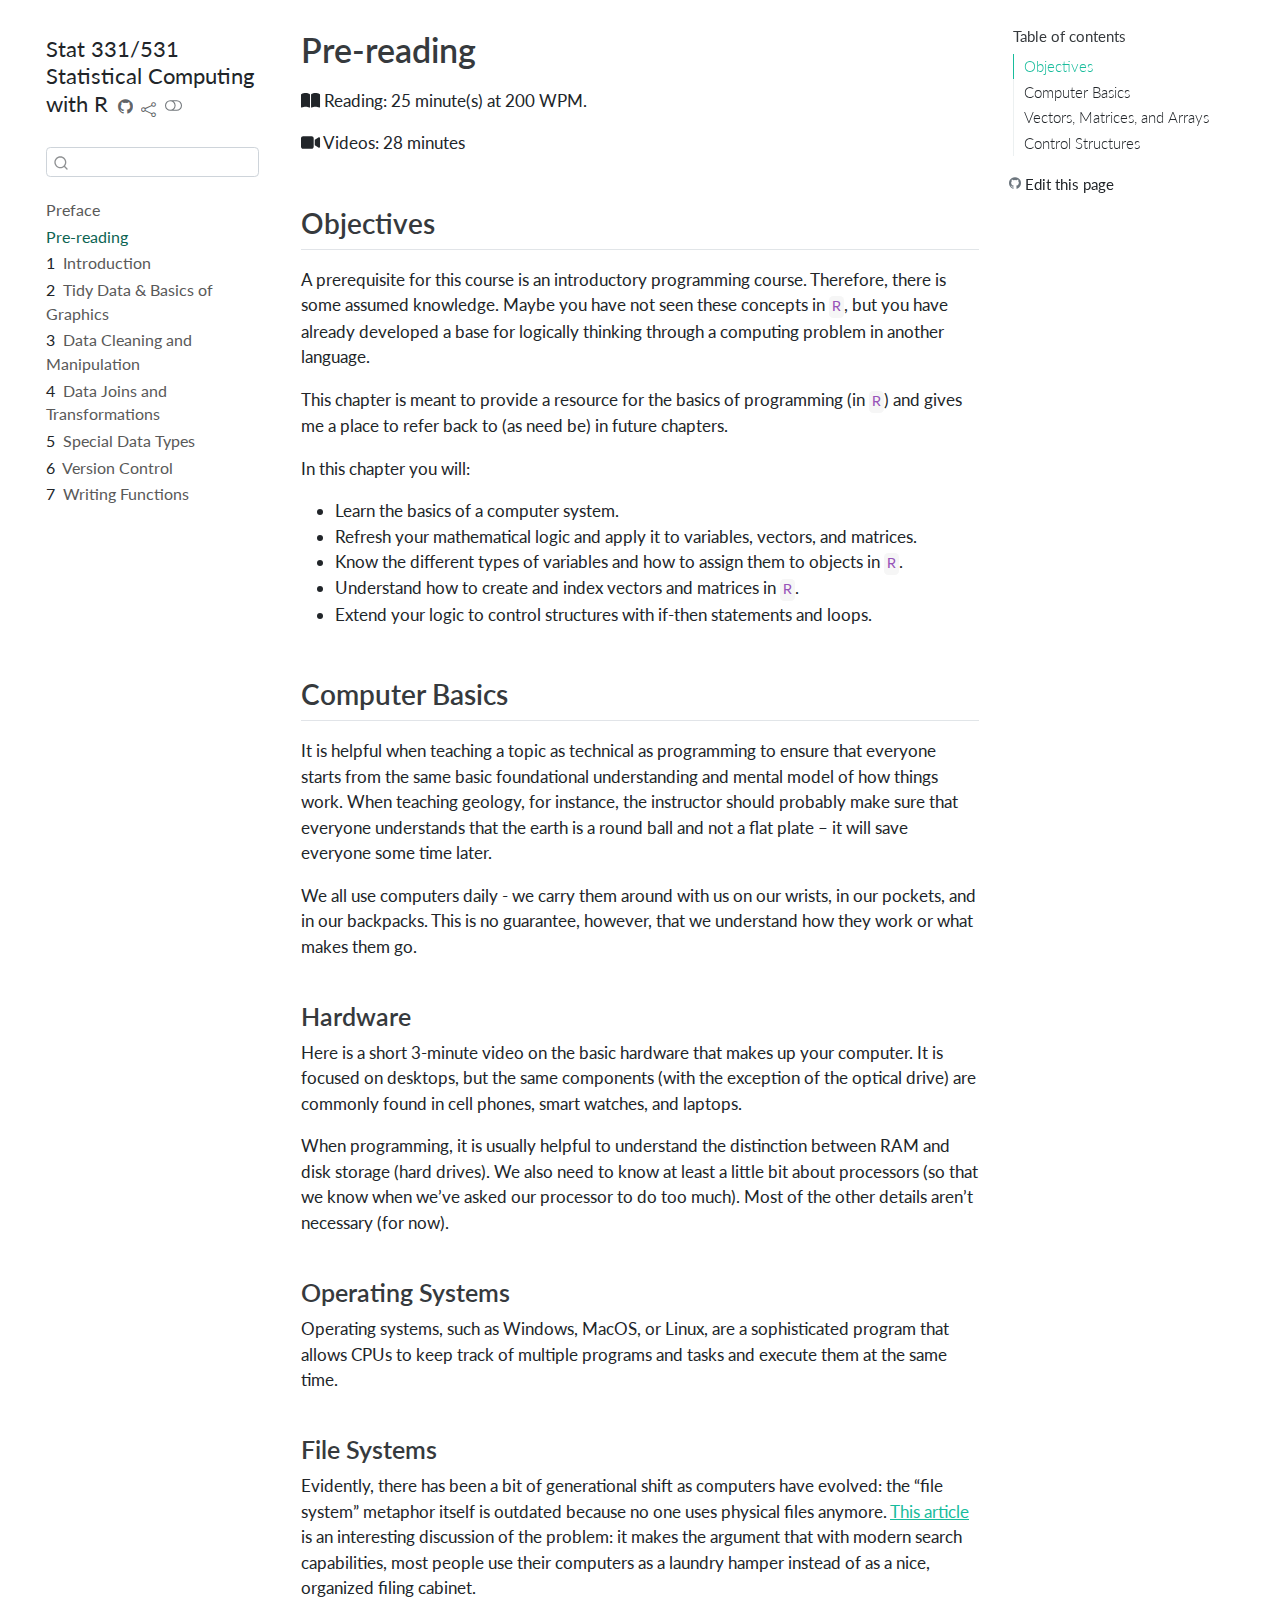
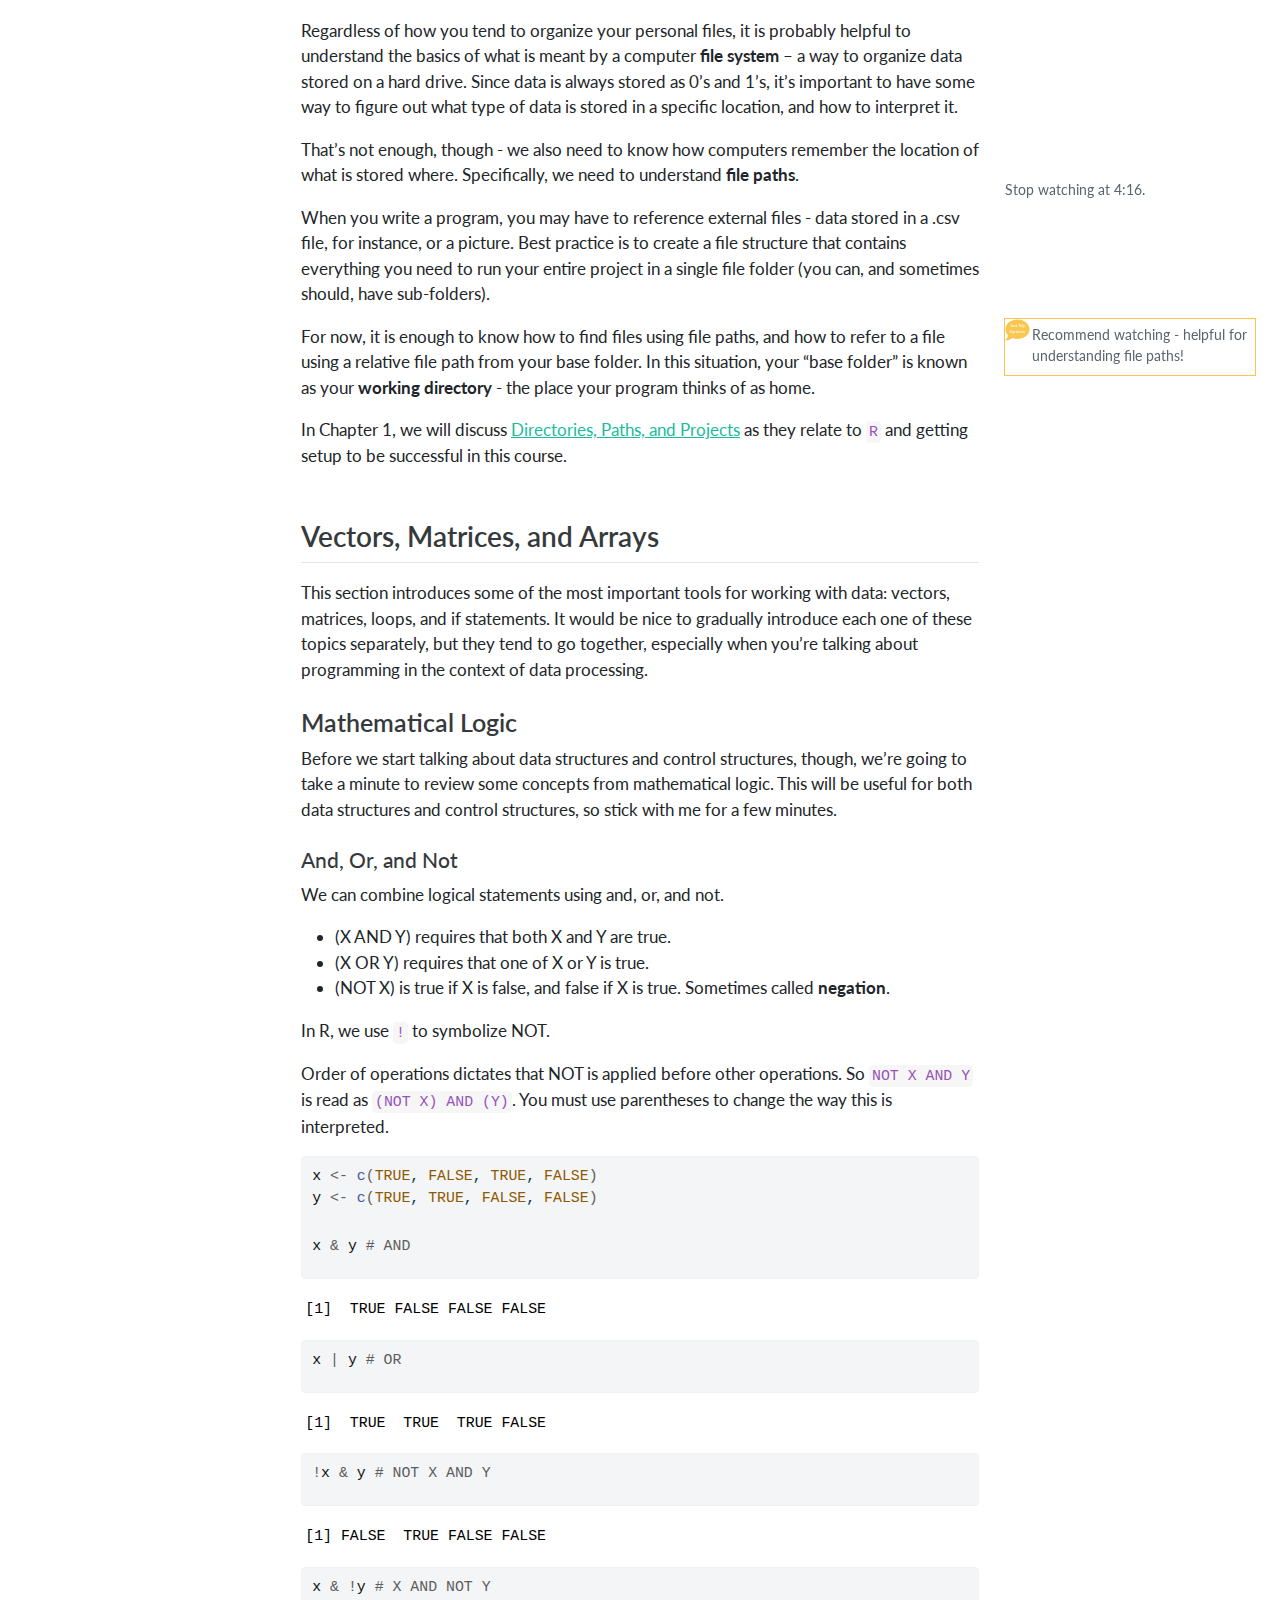
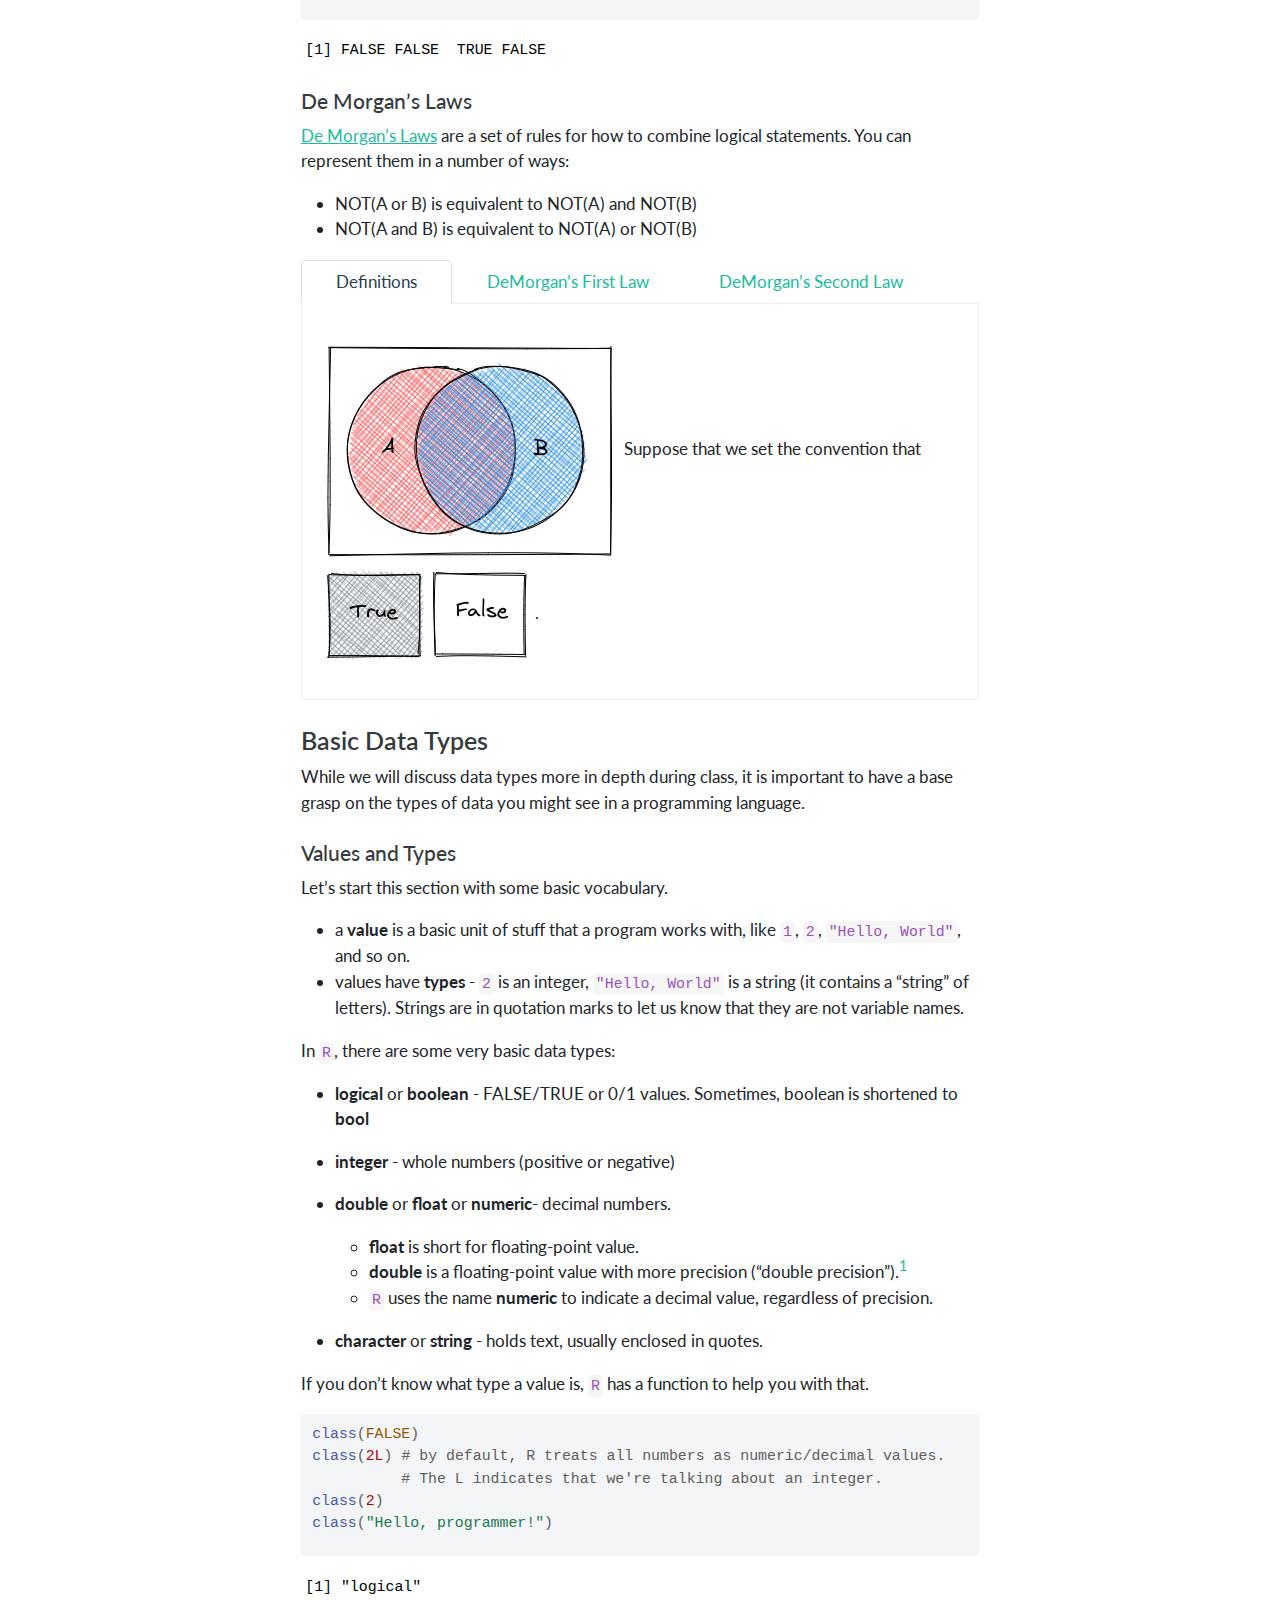
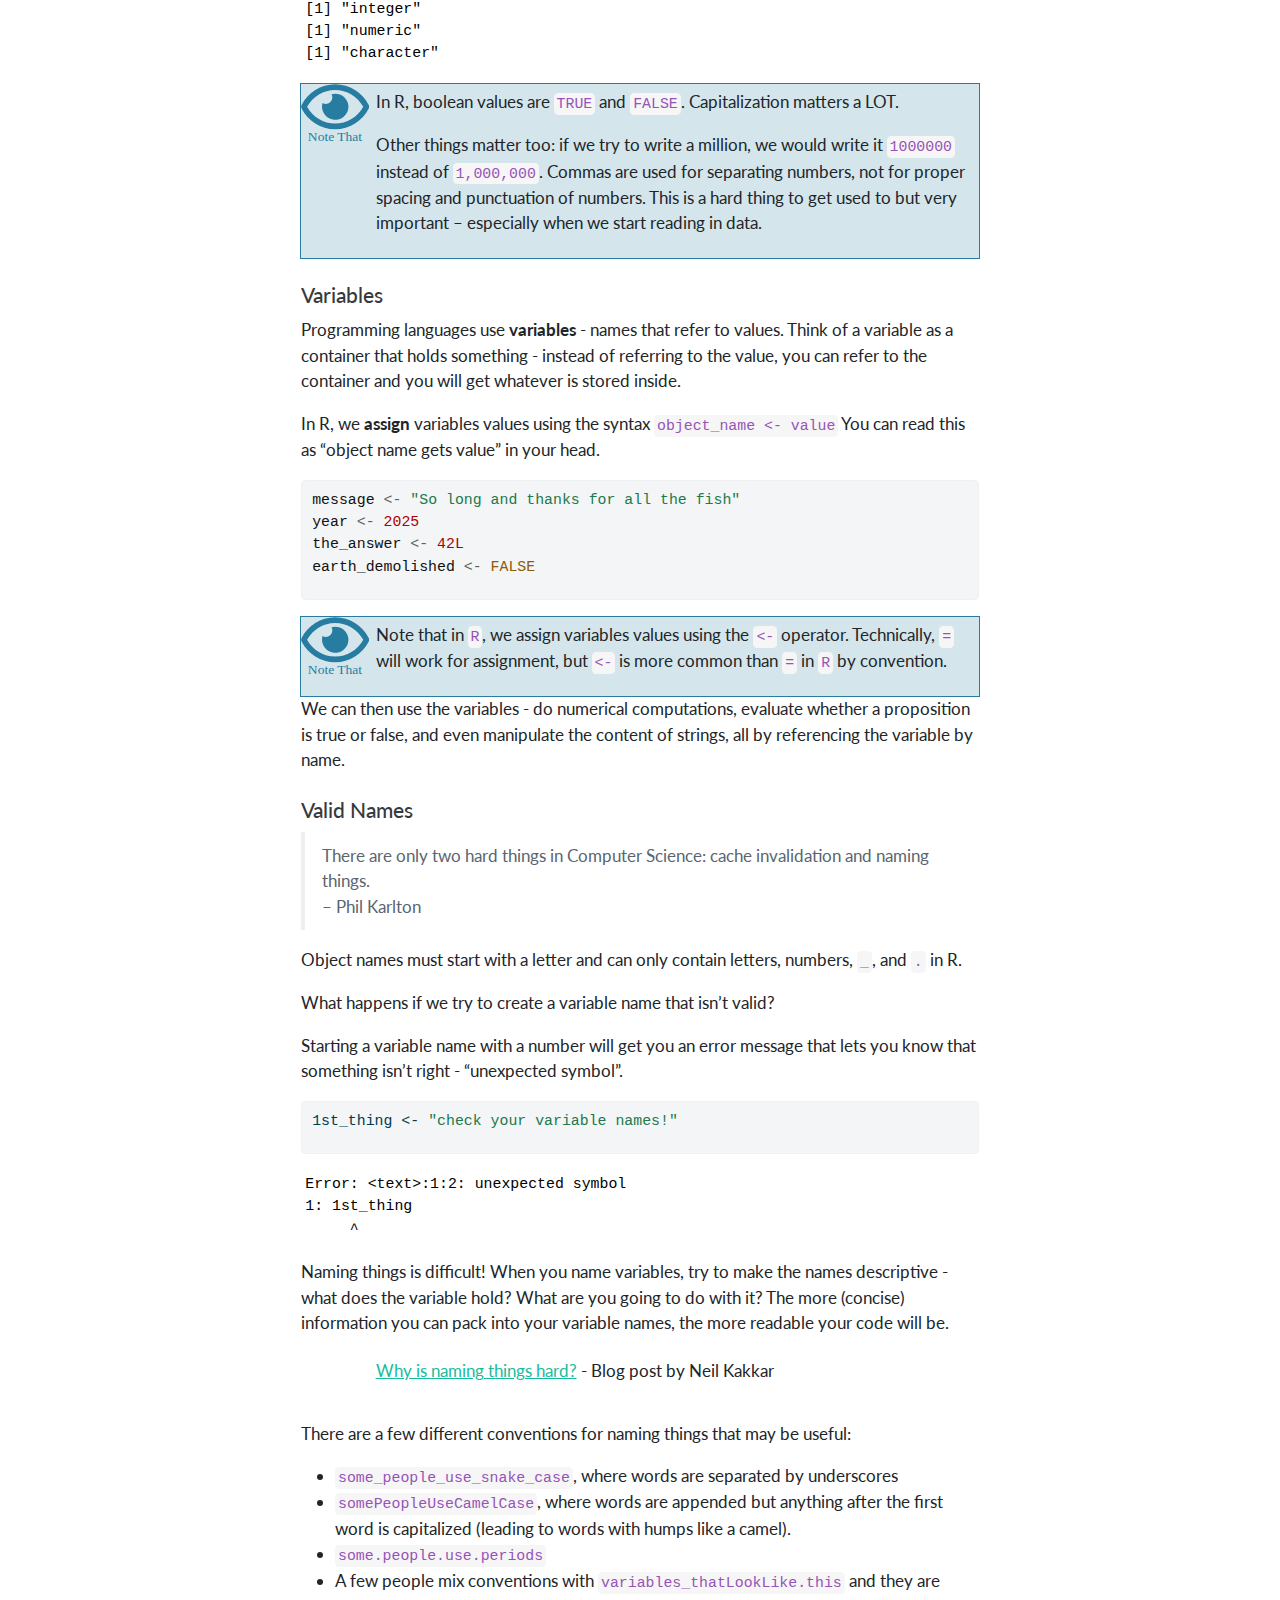
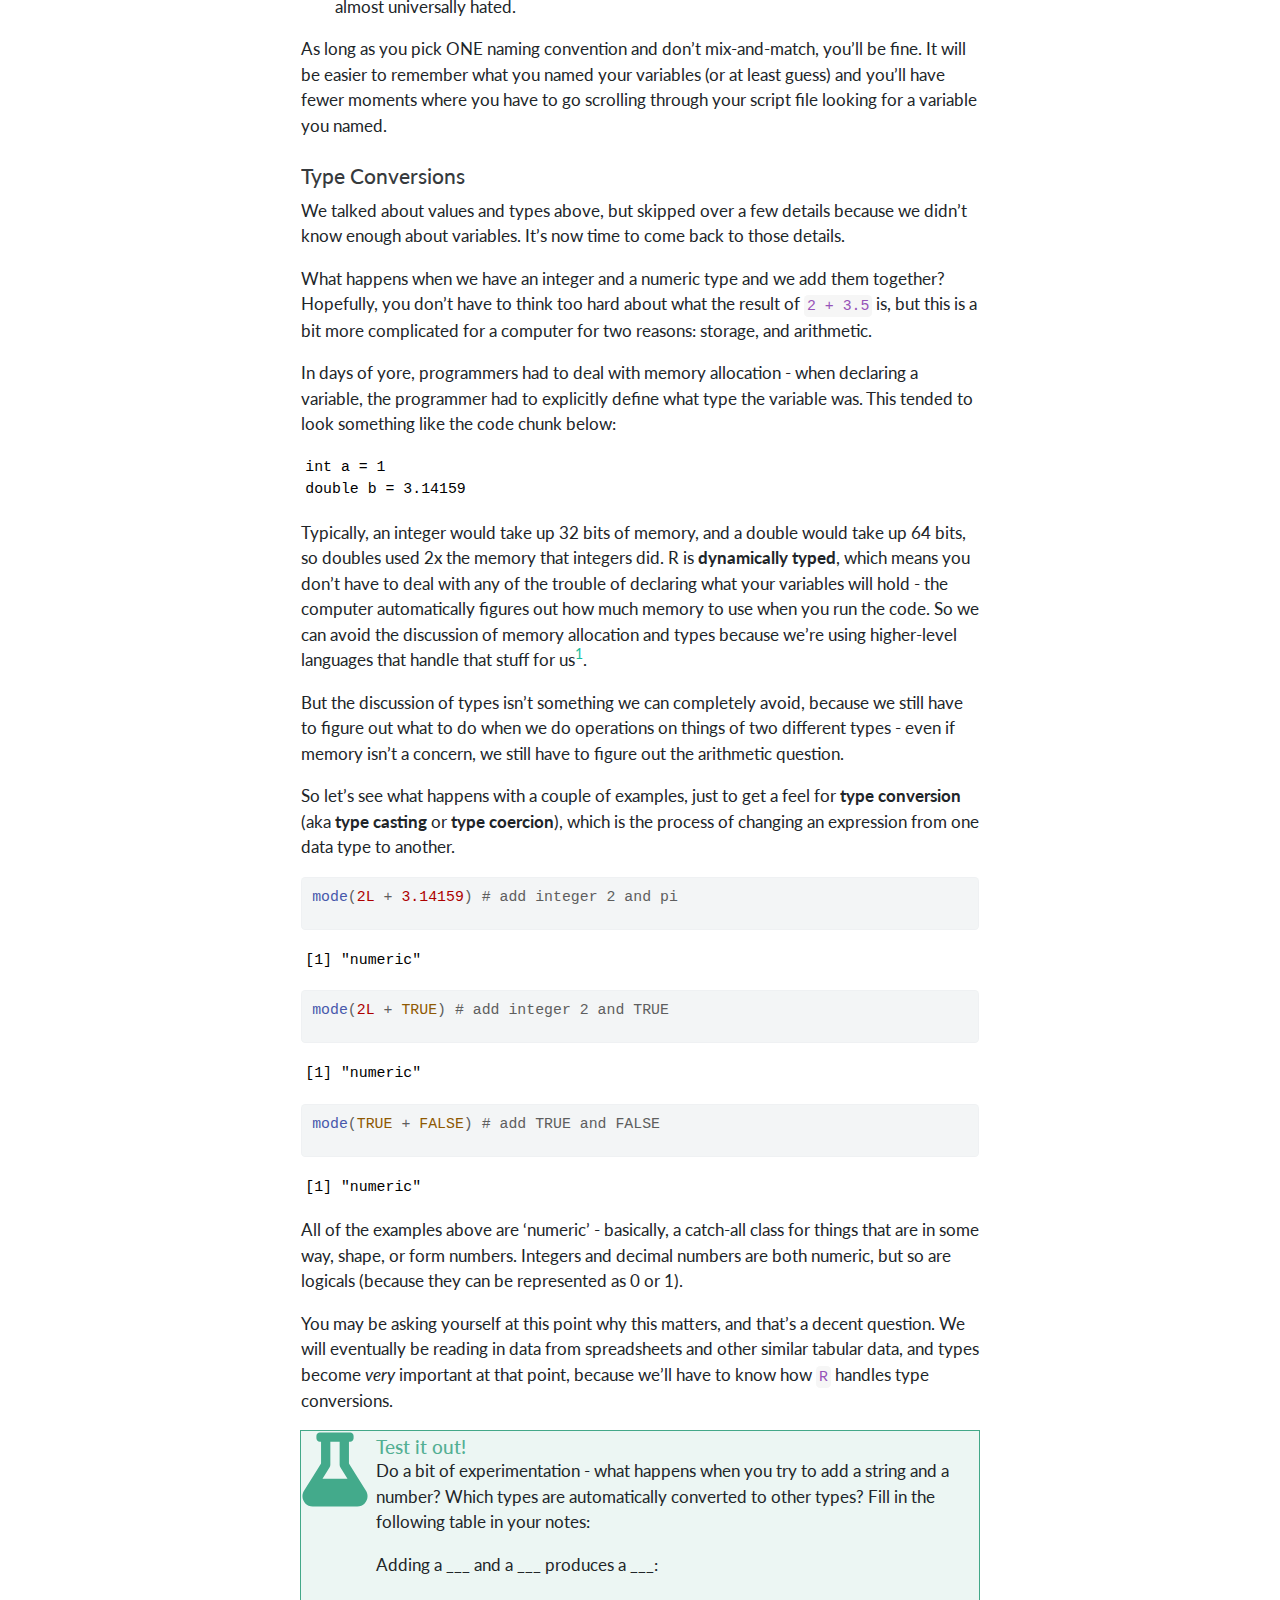
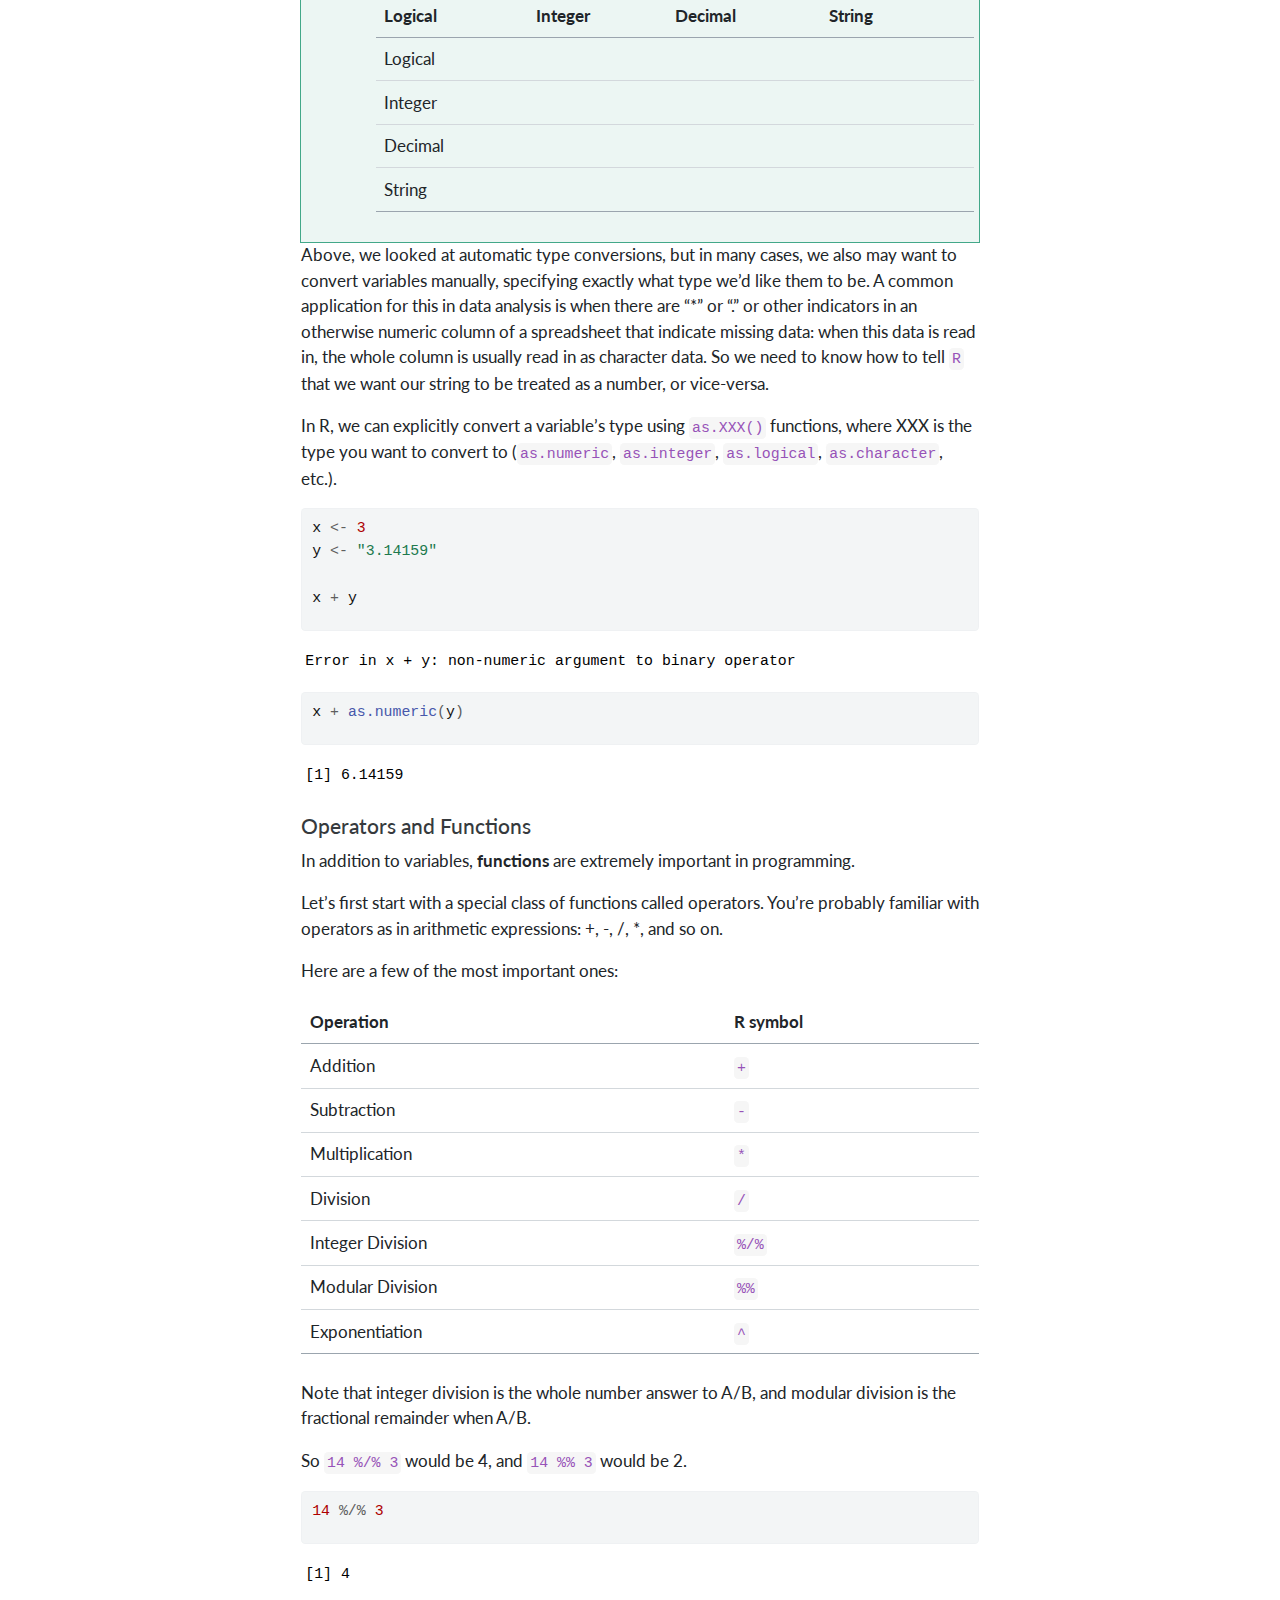
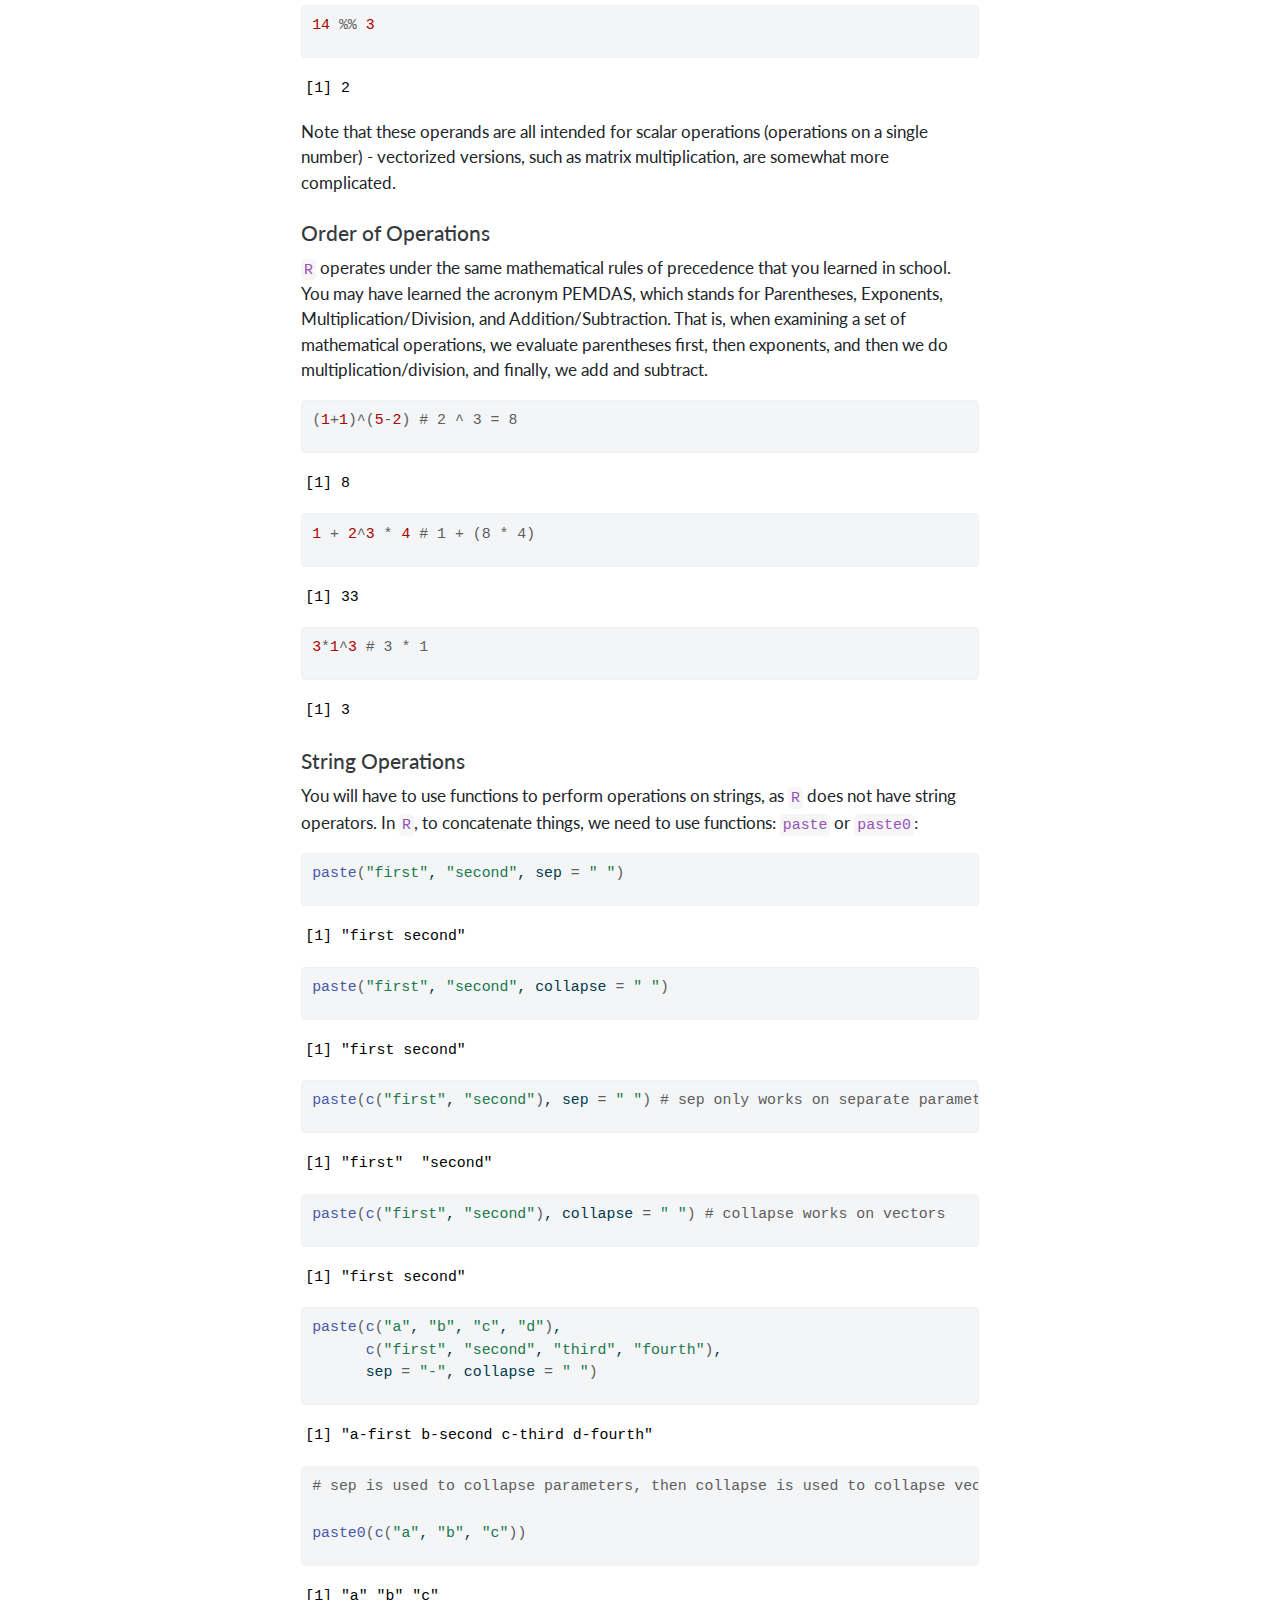
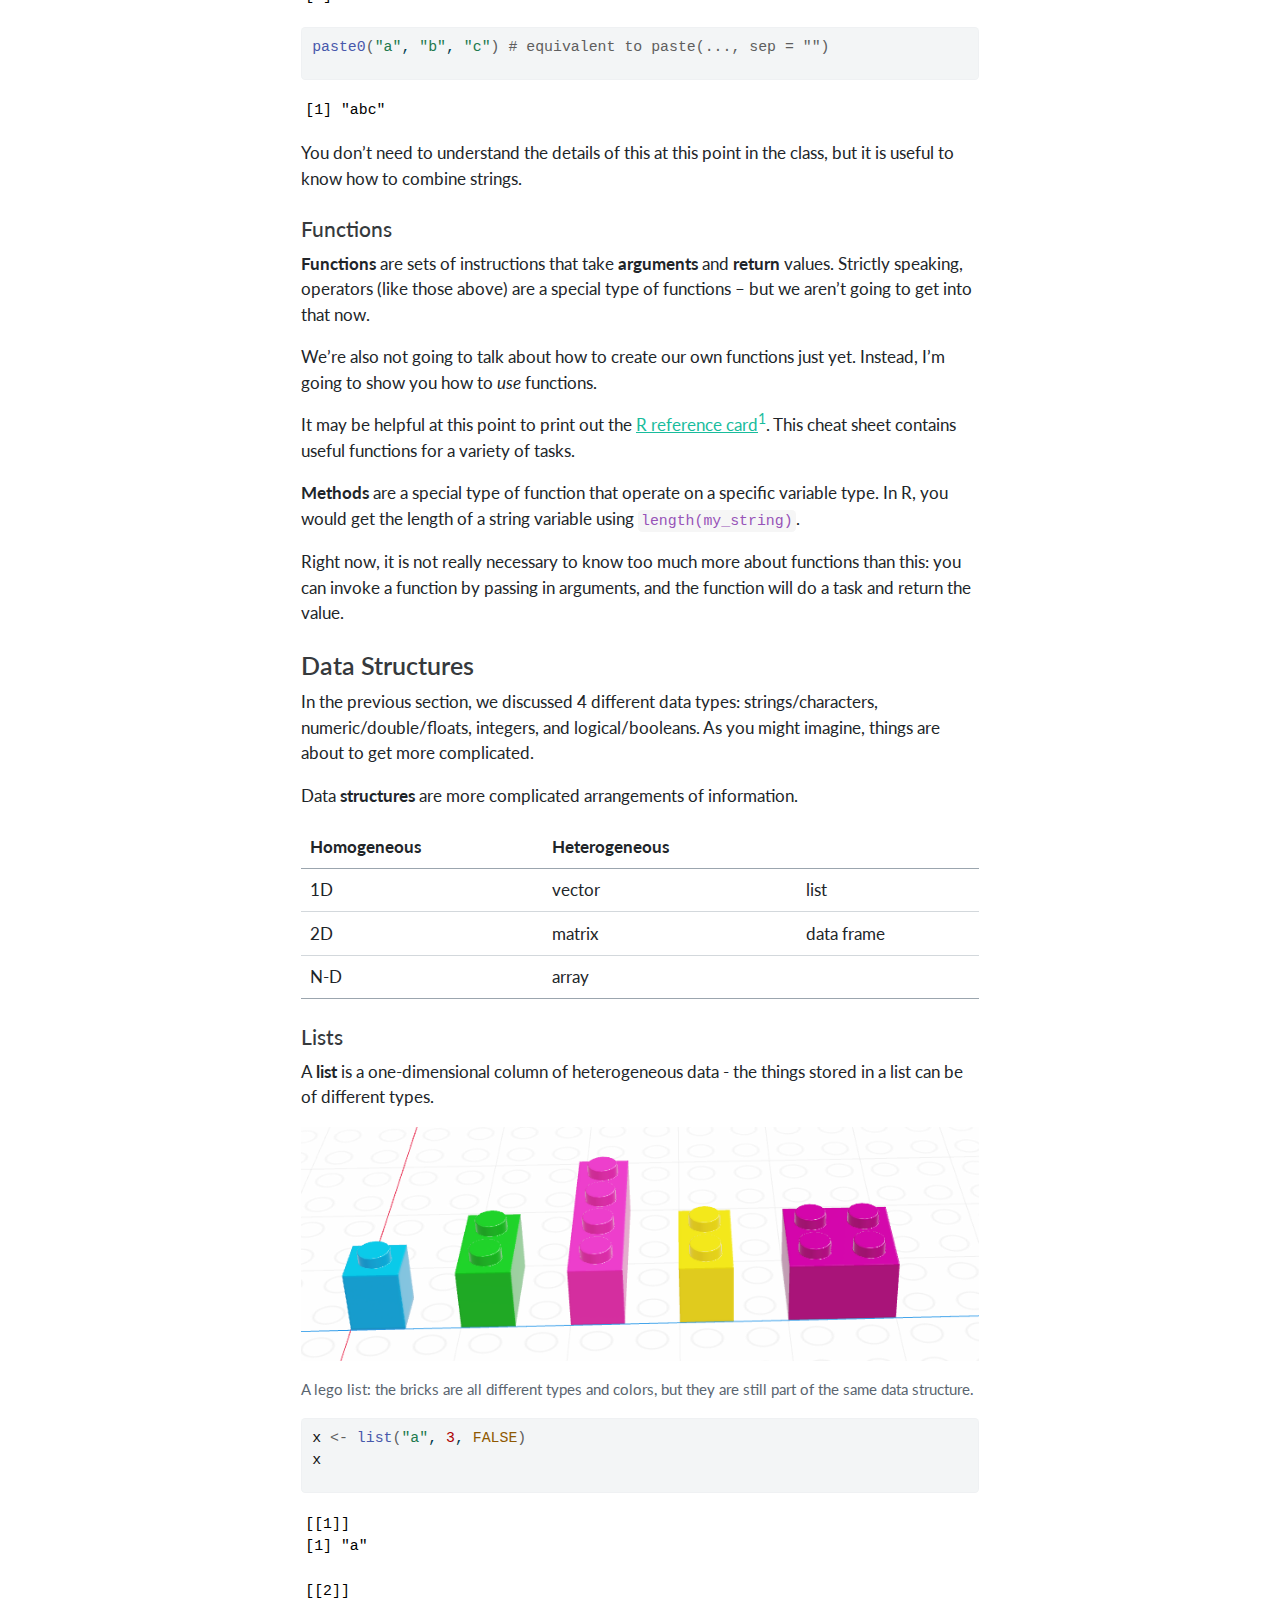
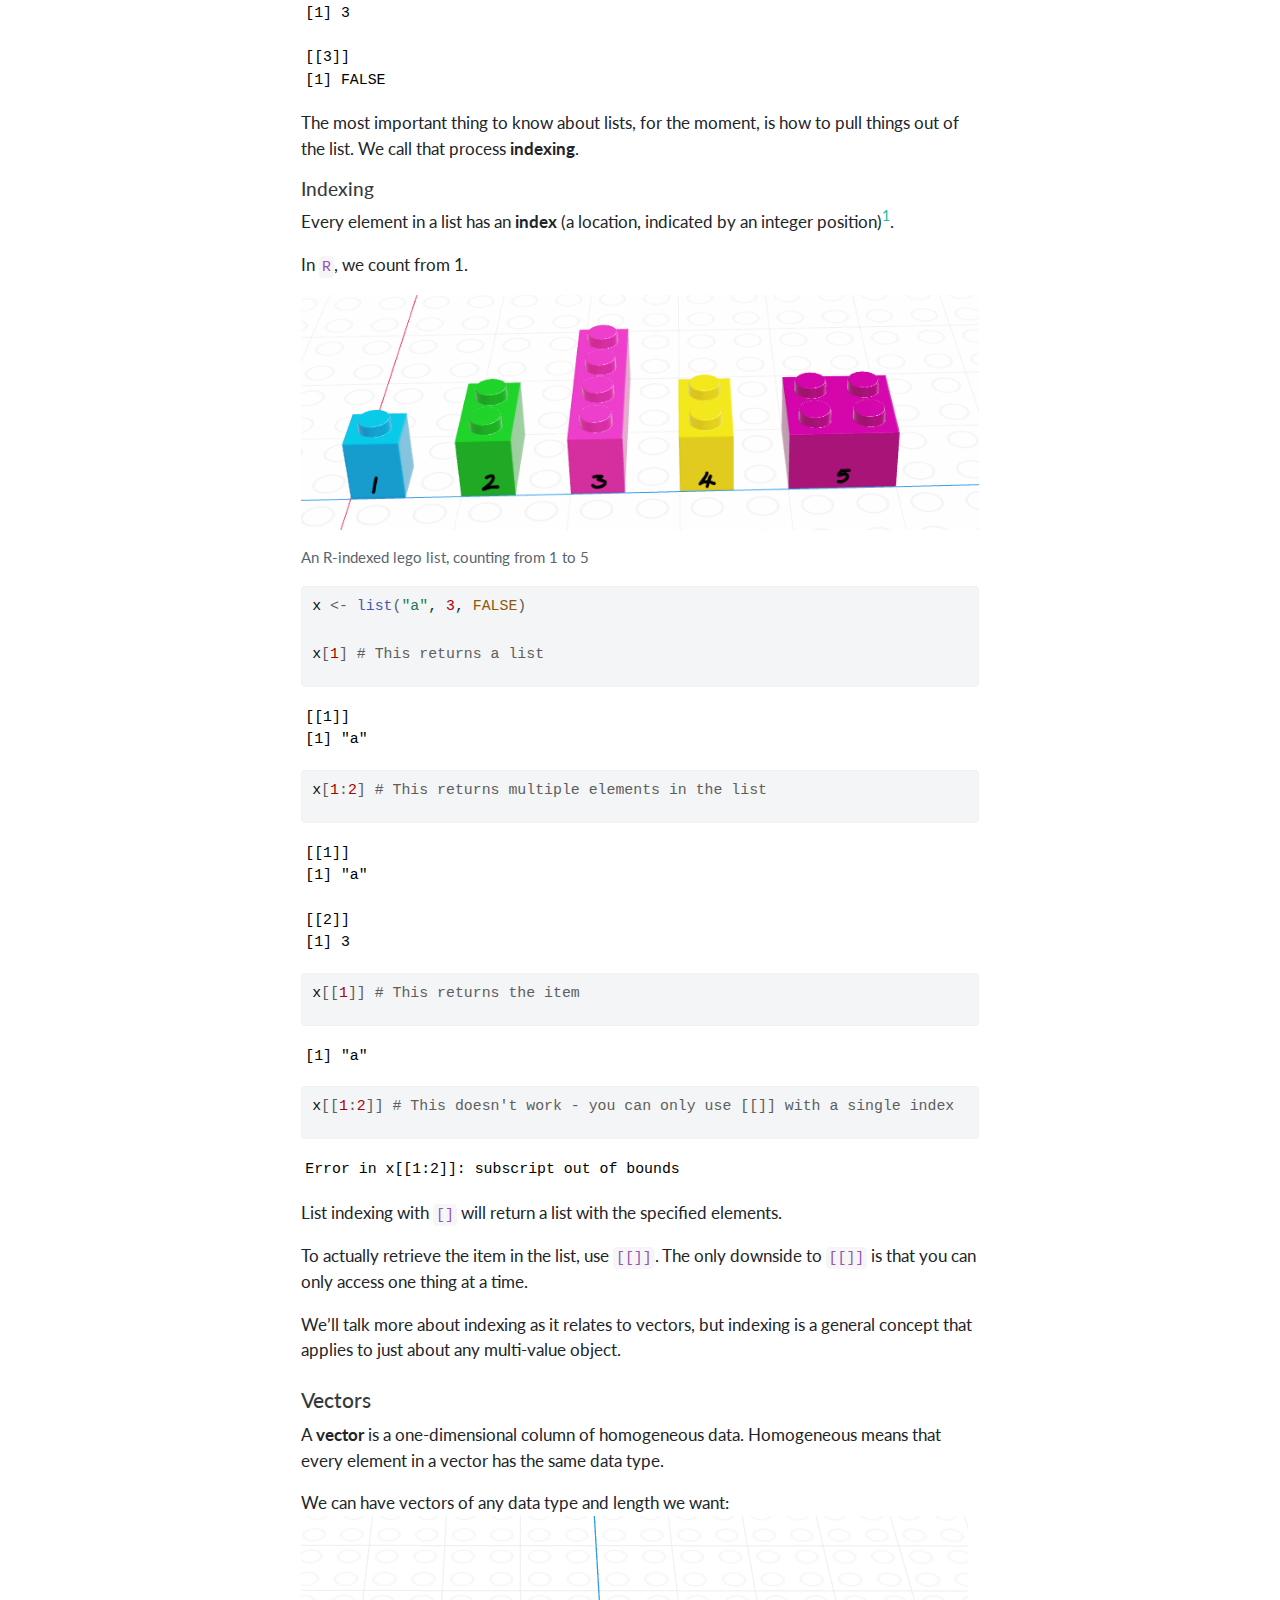
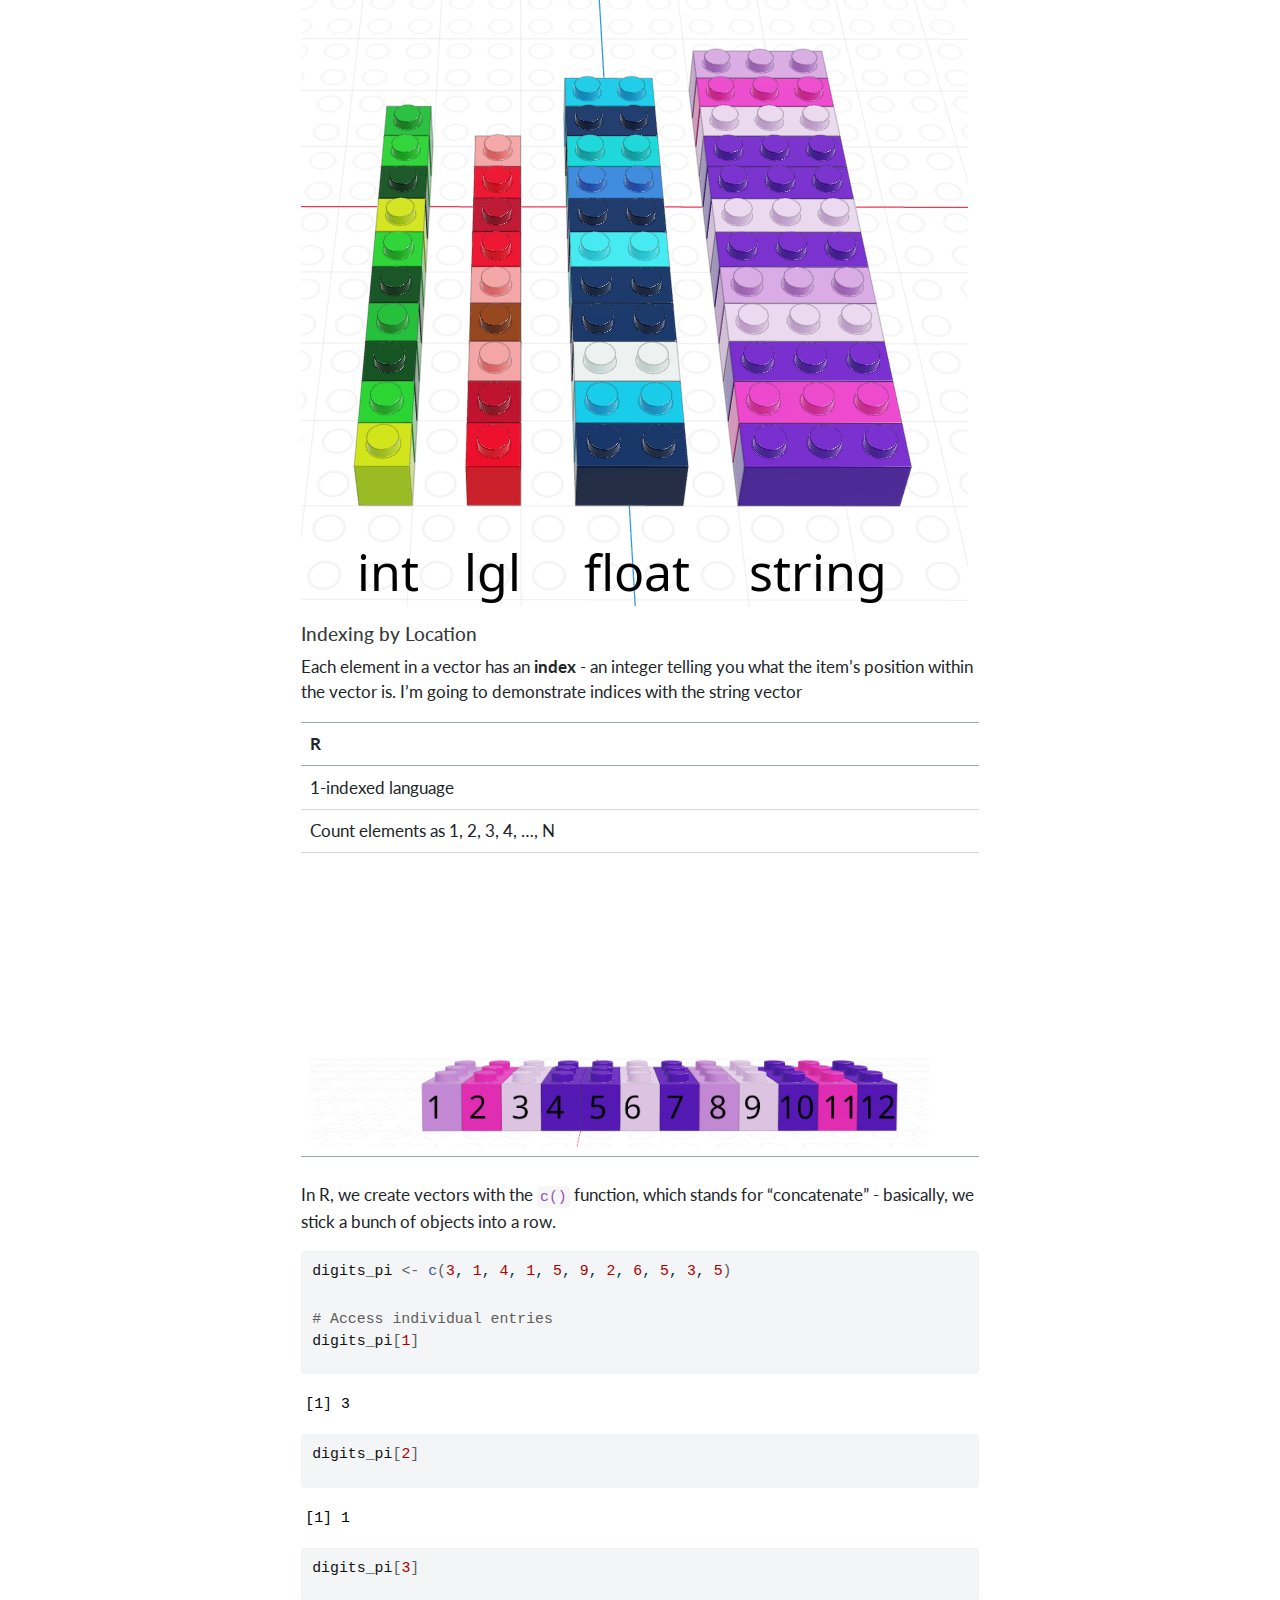
==== commit 2be6b0e2: "add week 7" ====
--- a/docs/00-prereading.html
+++ b/docs/00-prereading.html
@@ -179,6 +179,30 @@
   <div class="sidebar-item-container"> 
   <a href="./03-data-cleaning-and-manipulation.html" class="sidebar-item-text sidebar-link">
  <span class="menu-text"><span class="chapter-number">3</span>&nbsp; <span class="chapter-title">Data Cleaning and Manipulation</span></span></a>
+  </div>
+</li>
+        <li class="sidebar-item">
+  <div class="sidebar-item-container"> 
+  <a href="./04-data-joins-and-transformations.html" class="sidebar-item-text sidebar-link">
+ <span class="menu-text"><span class="chapter-number">4</span>&nbsp; <span class="chapter-title">Data Joins and Transformations</span></span></a>
+  </div>
+</li>
+        <li class="sidebar-item">
+  <div class="sidebar-item-container"> 
+  <a href="./05-special-data-types.html" class="sidebar-item-text sidebar-link">
+ <span class="menu-text"><span class="chapter-number">5</span>&nbsp; <span class="chapter-title">Special Data Types</span></span></a>
+  </div>
+</li>
+        <li class="sidebar-item">
+  <div class="sidebar-item-container"> 
+  <a href="./06-version-control.html" class="sidebar-item-text sidebar-link">
+ <span class="menu-text"><span class="chapter-number">6</span>&nbsp; <span class="chapter-title">Version Control</span></span></a>
+  </div>
+</li>
+        <li class="sidebar-item">
+  <div class="sidebar-item-container"> 
+  <a href="./07-functions.html" class="sidebar-item-text sidebar-link">
+ <span class="menu-text"><span class="chapter-number">7</span>&nbsp; <span class="chapter-title">Writing Functions</span></span></a>
   </div>
 </li>
     </ul>
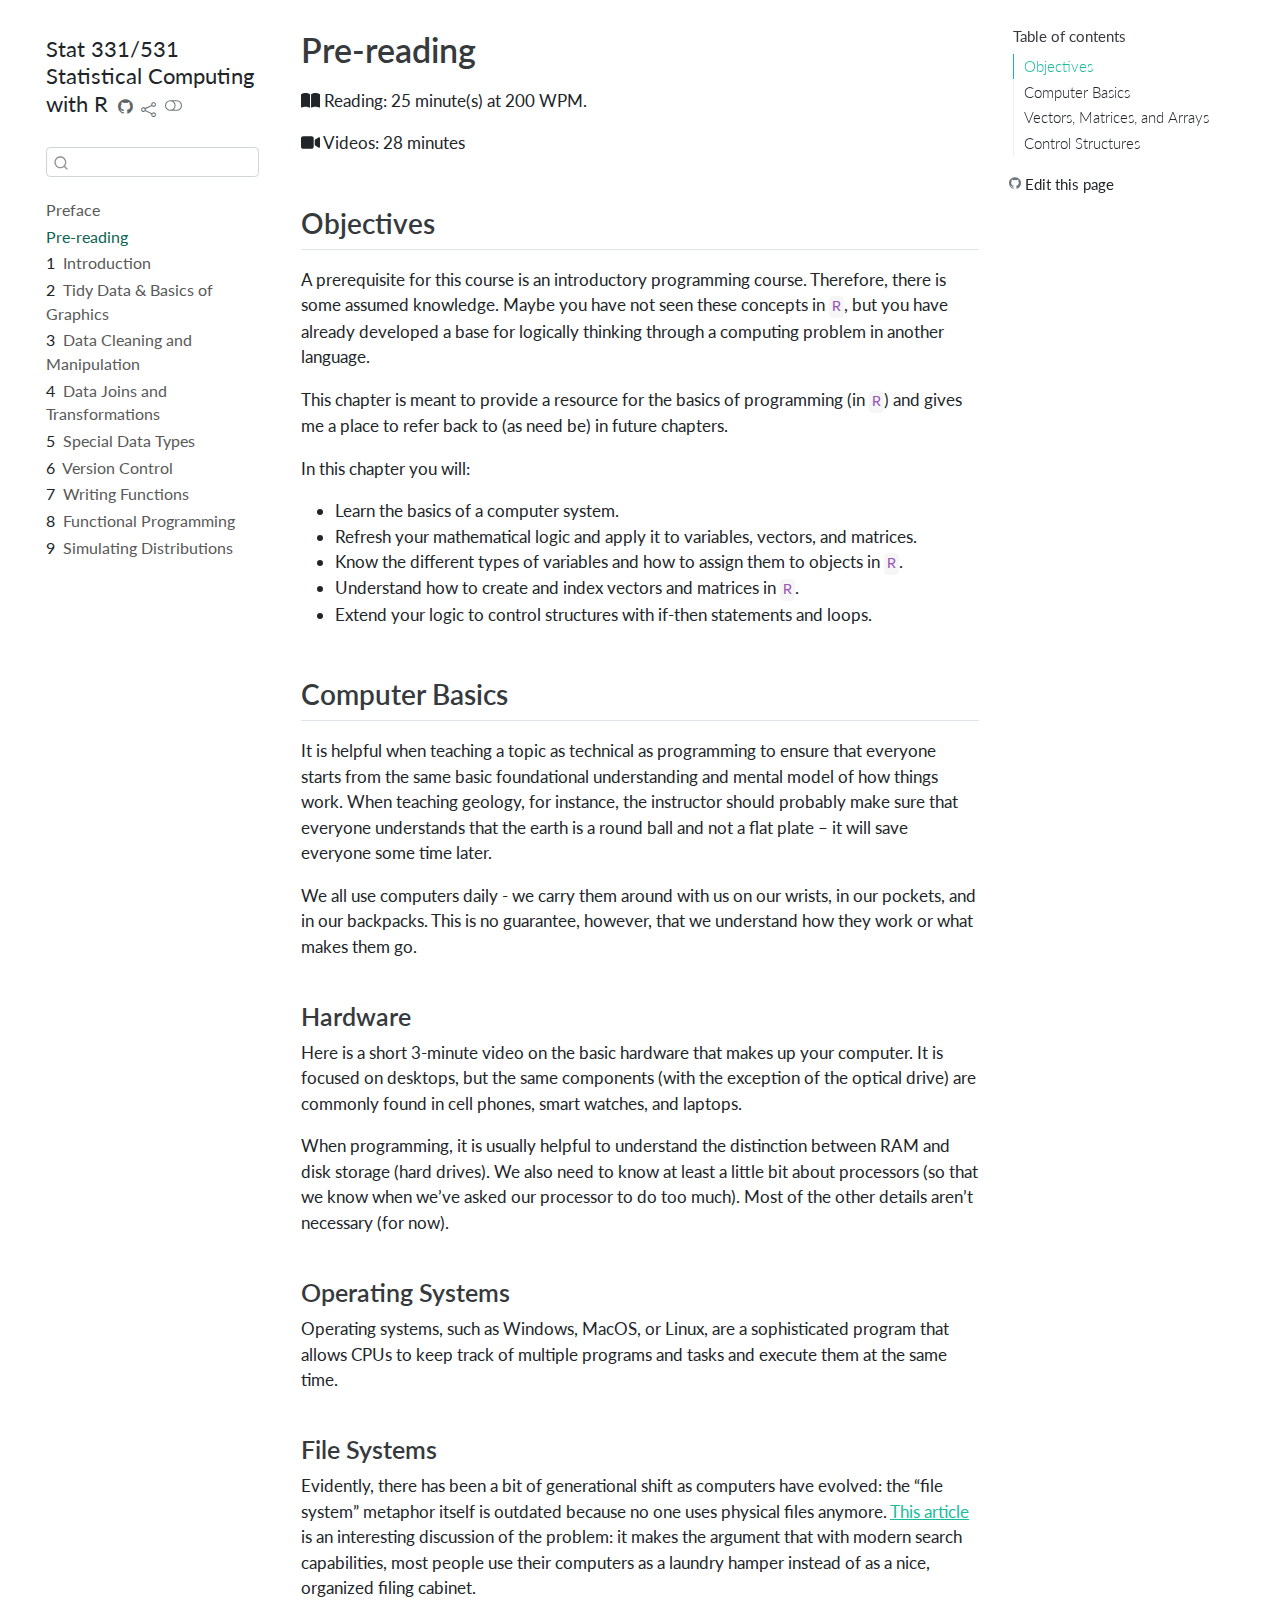
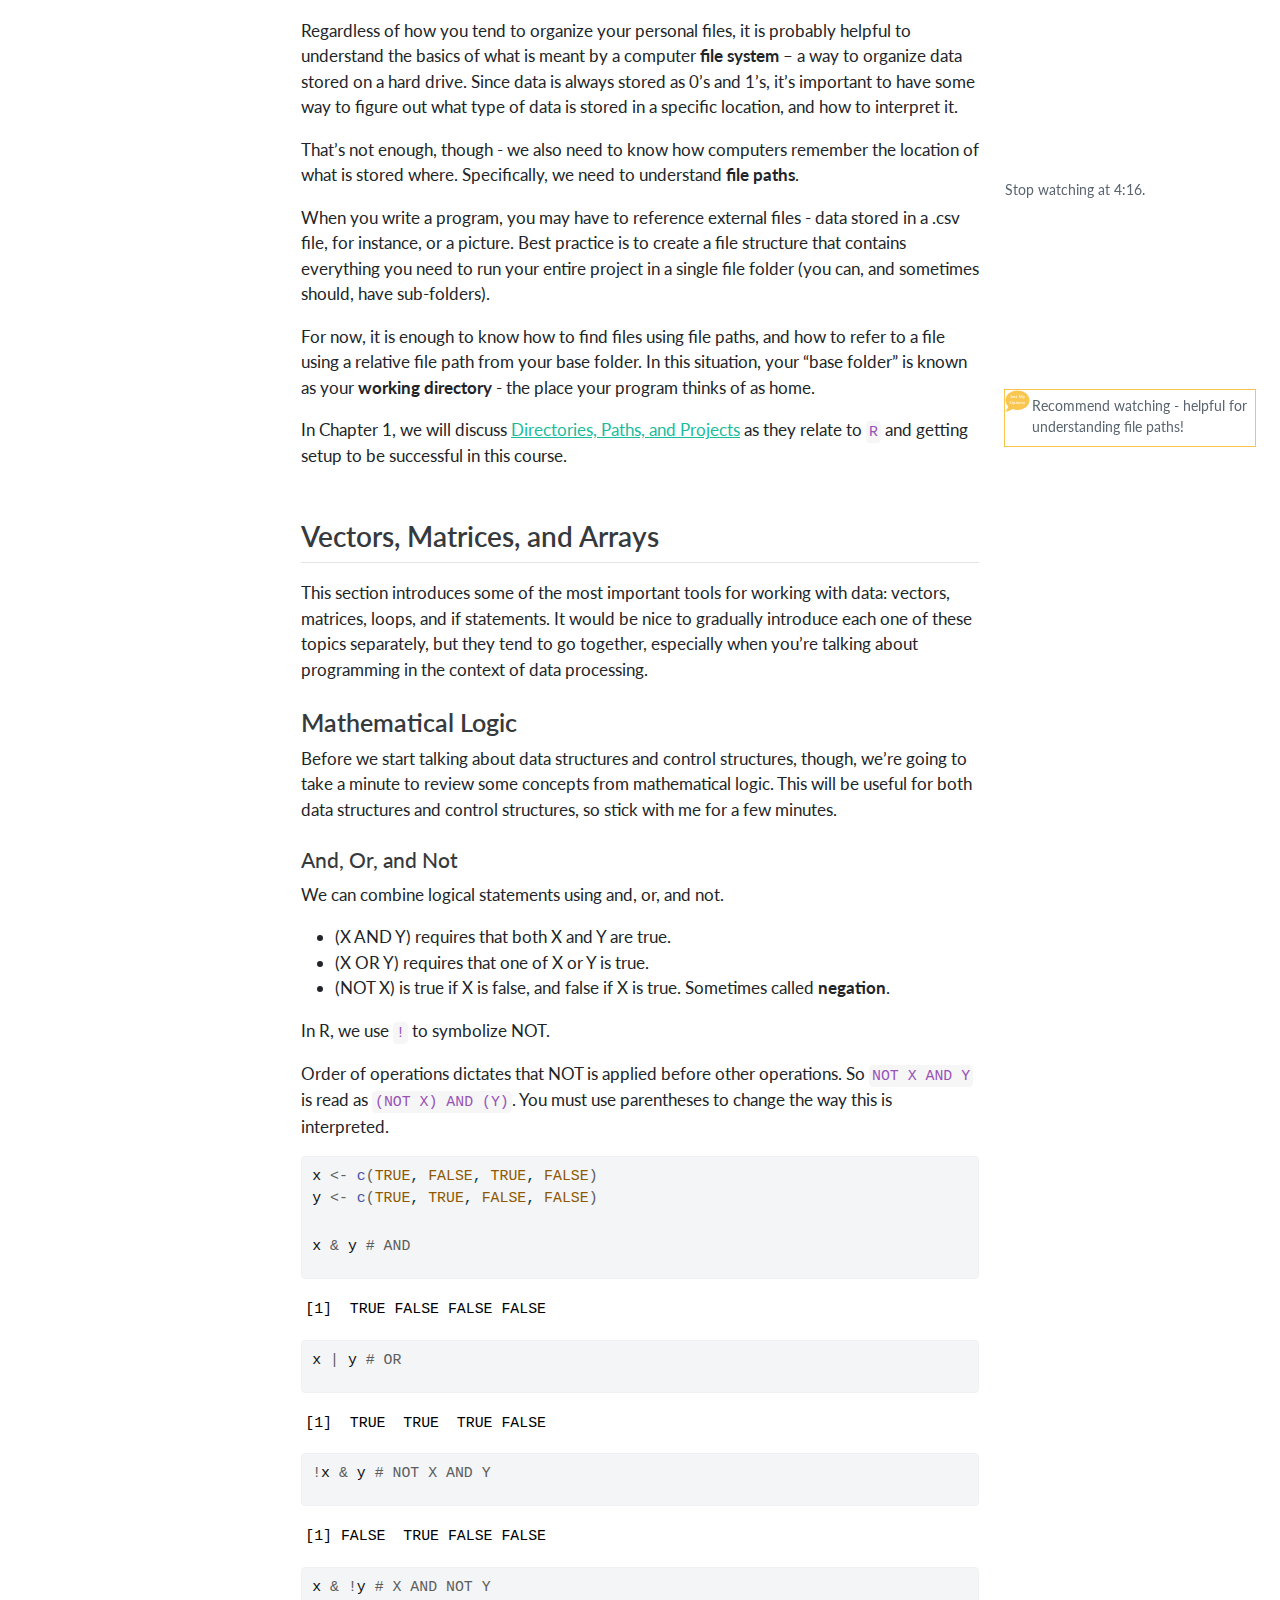
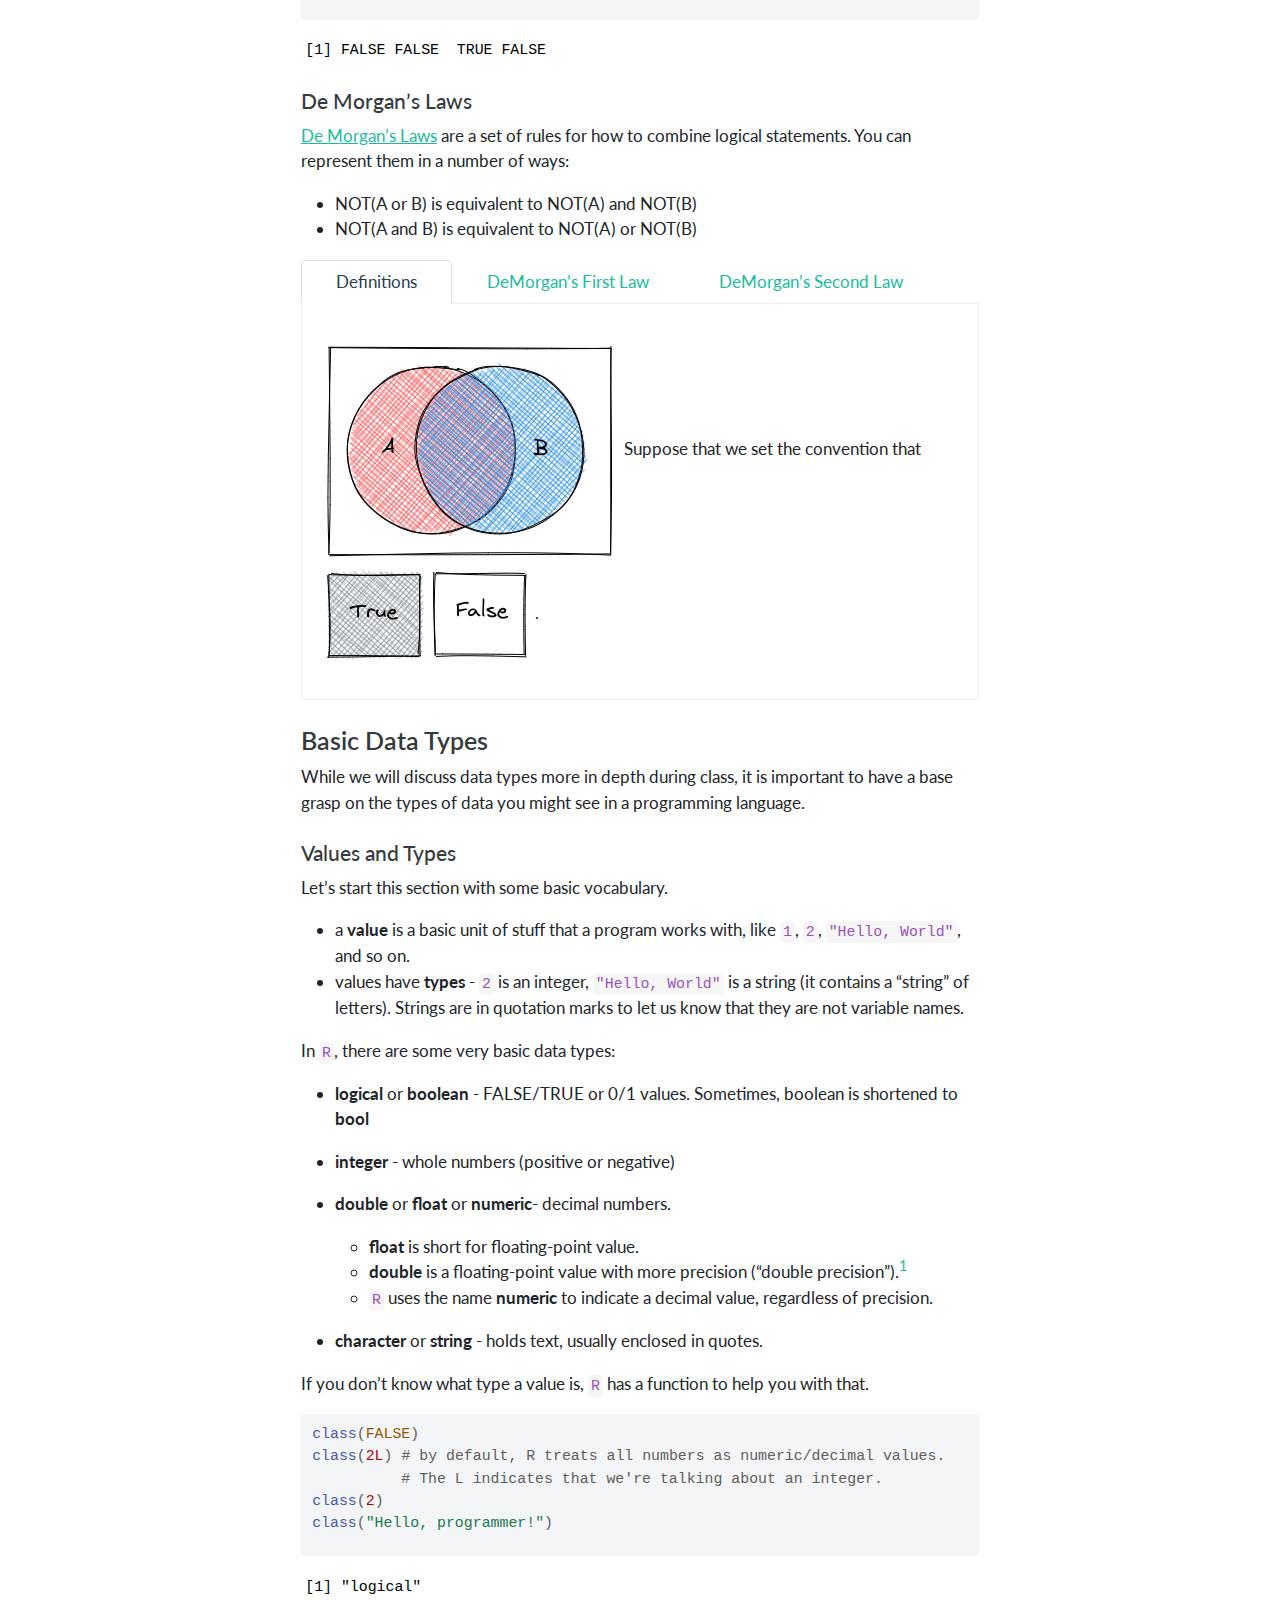
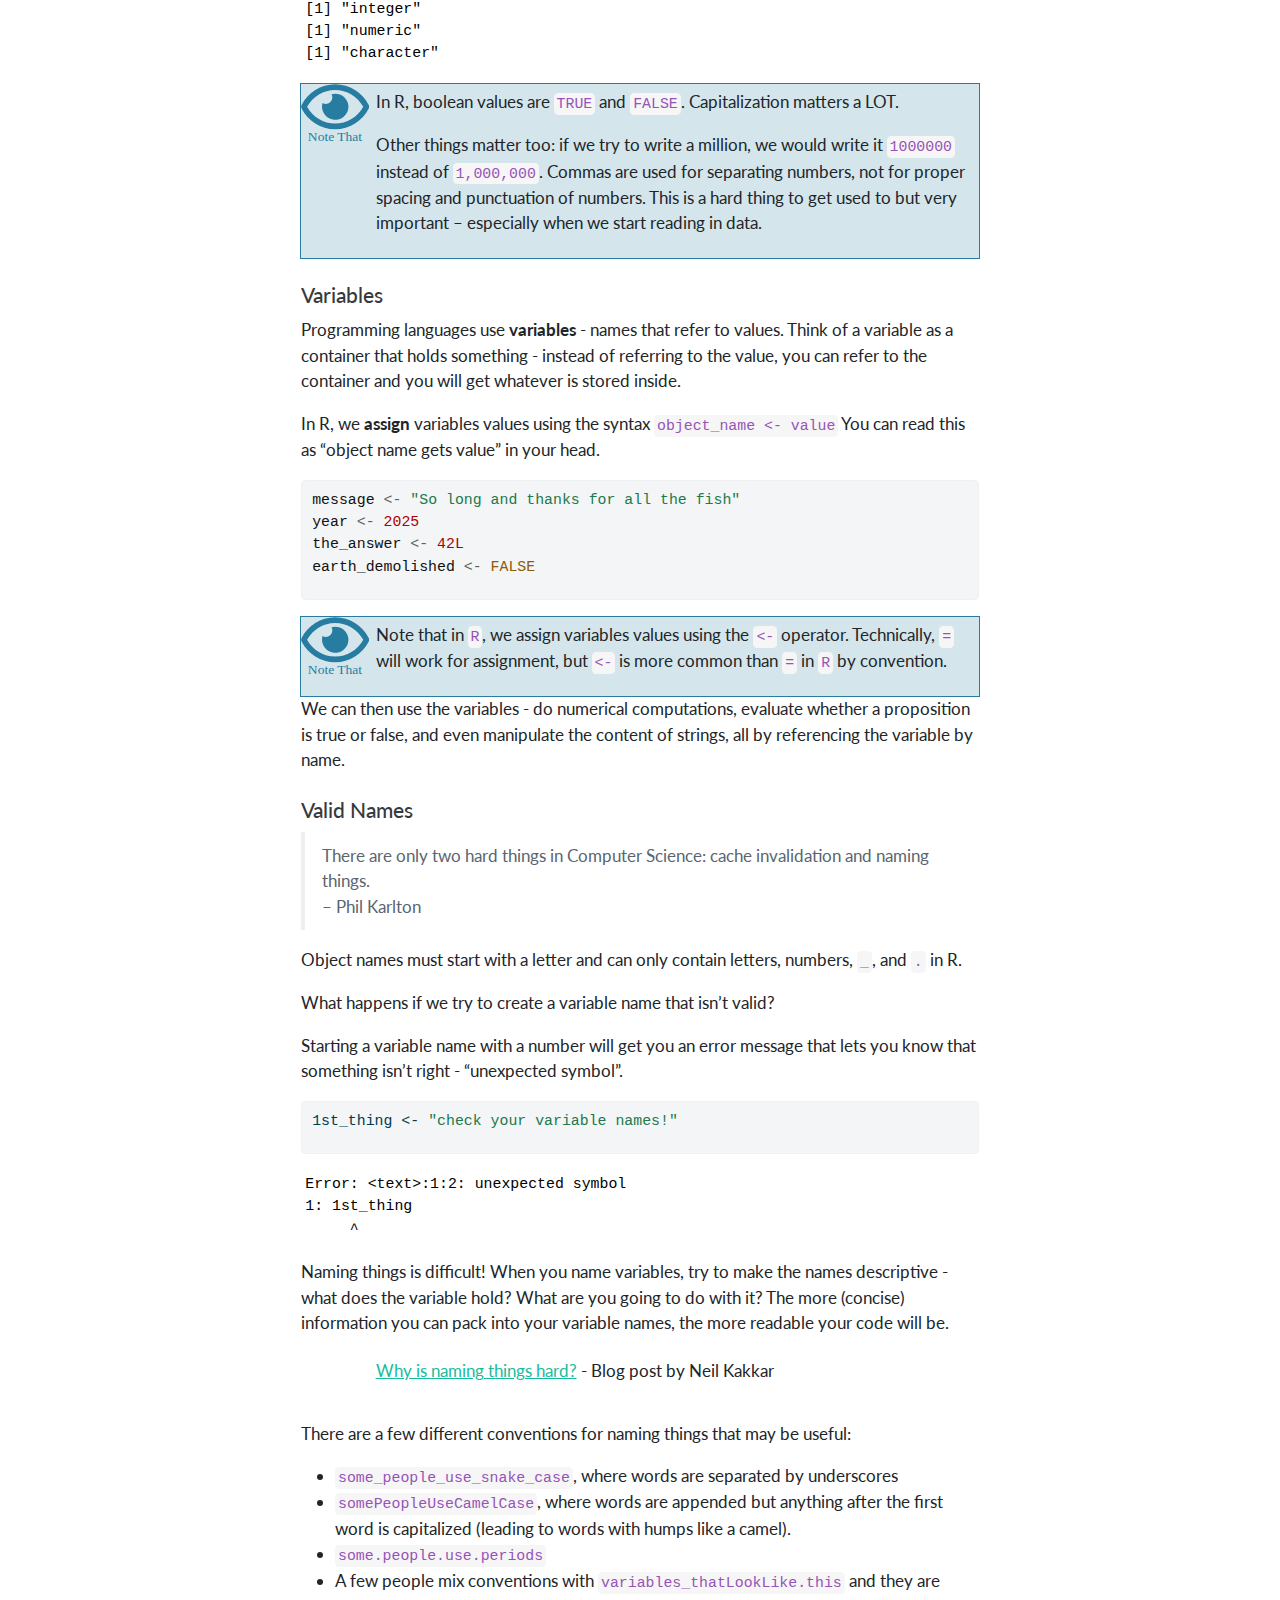
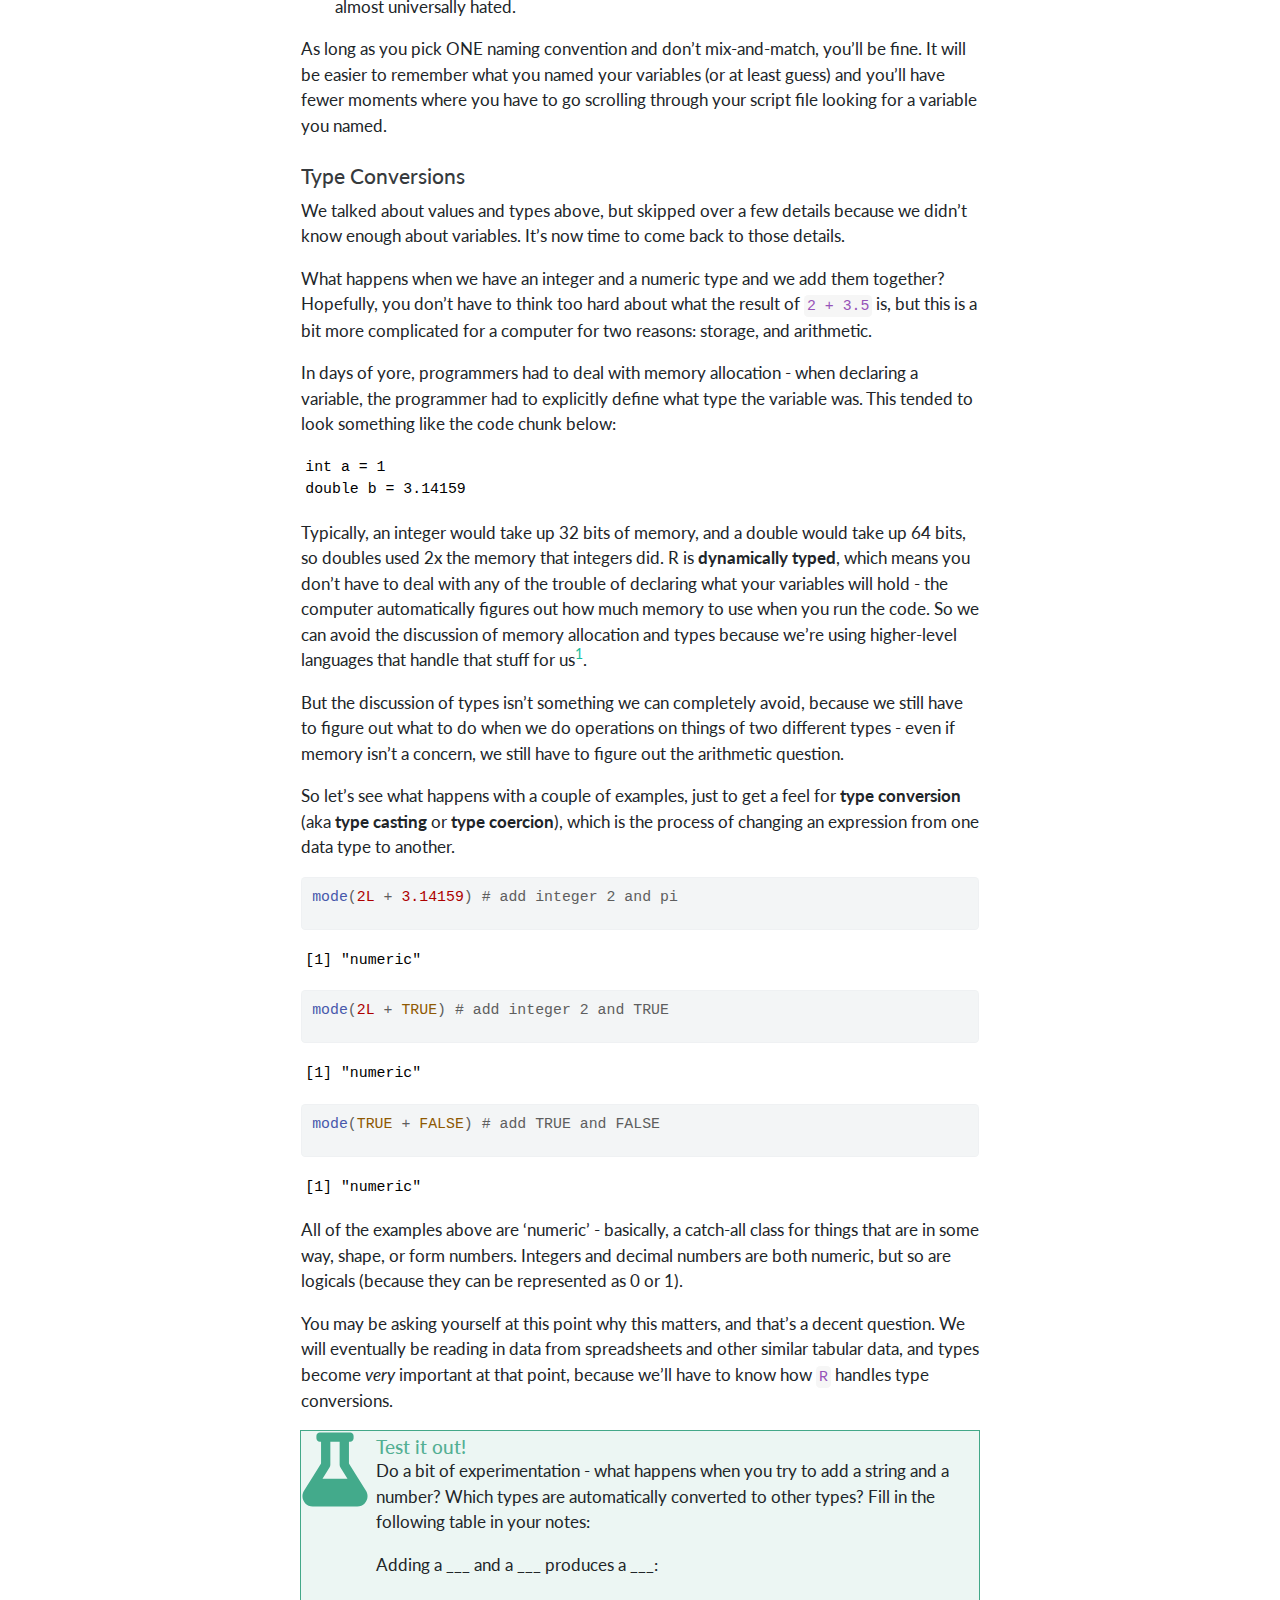
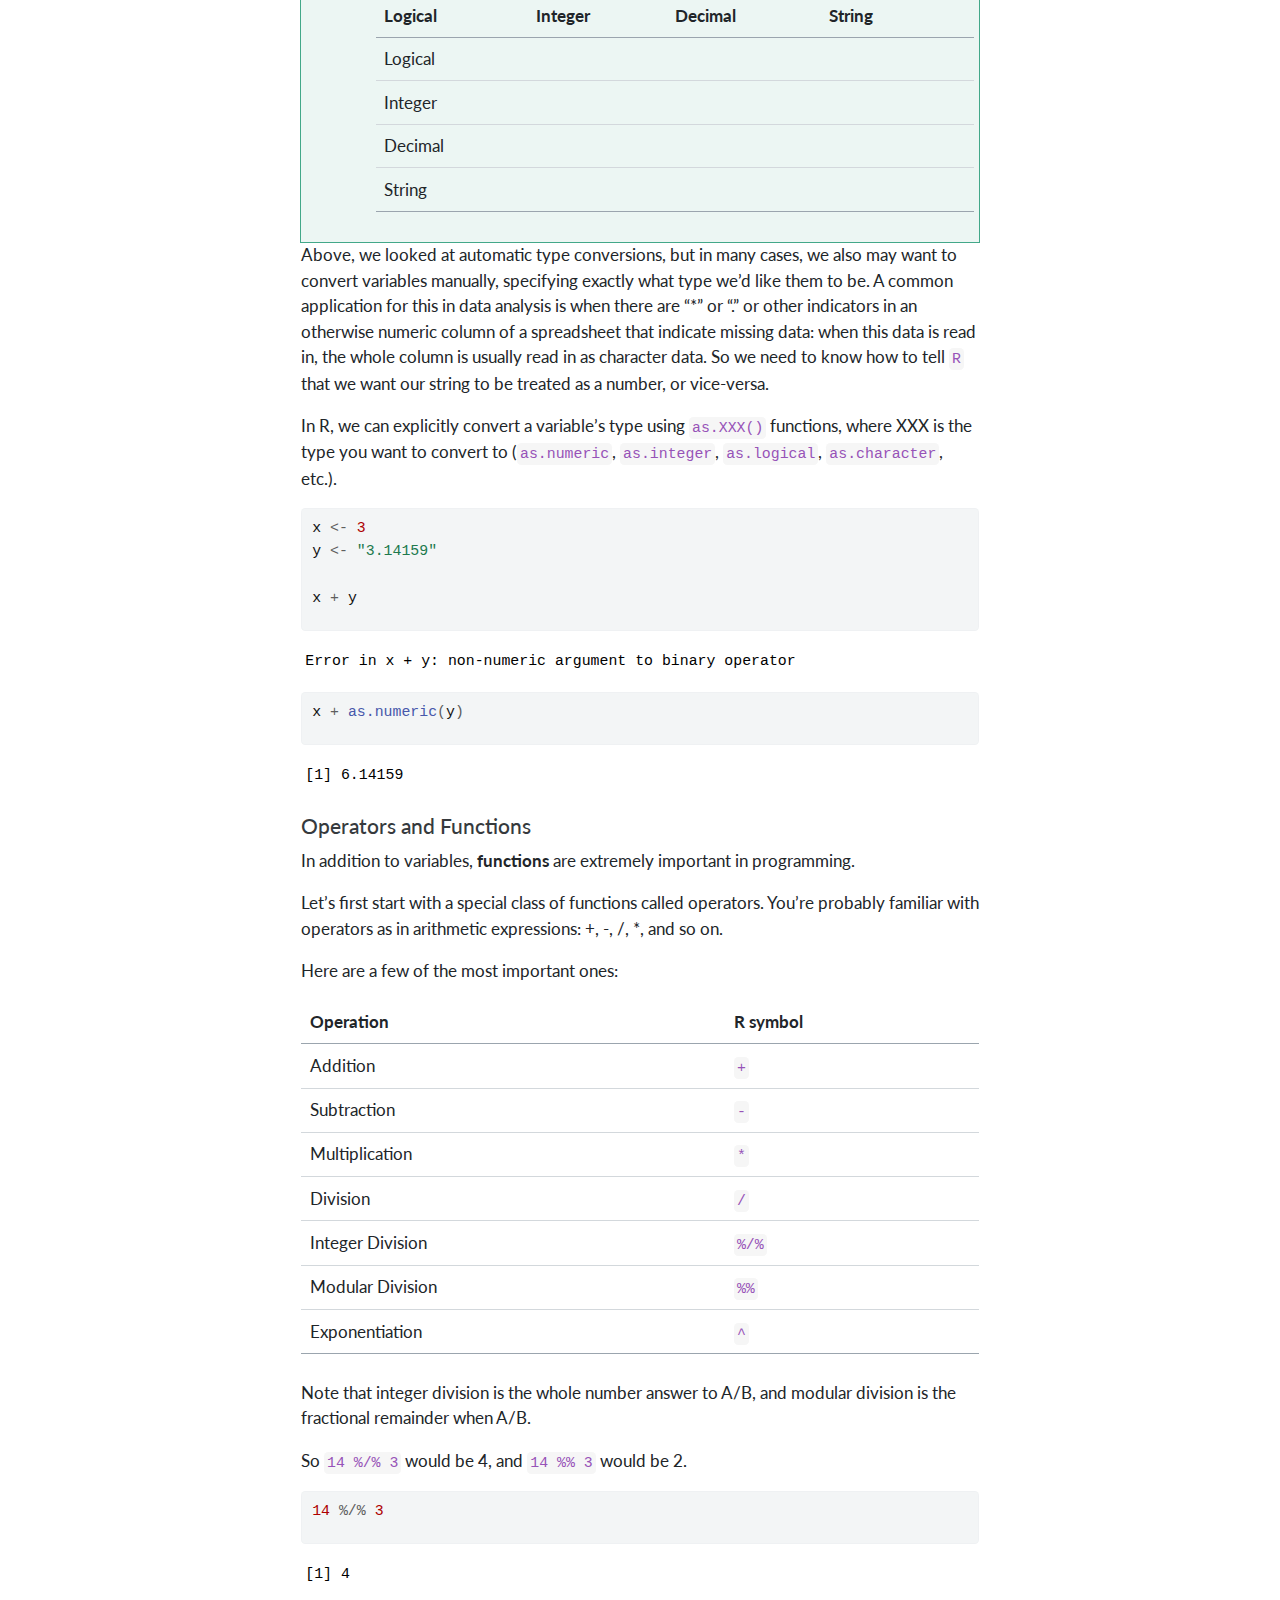
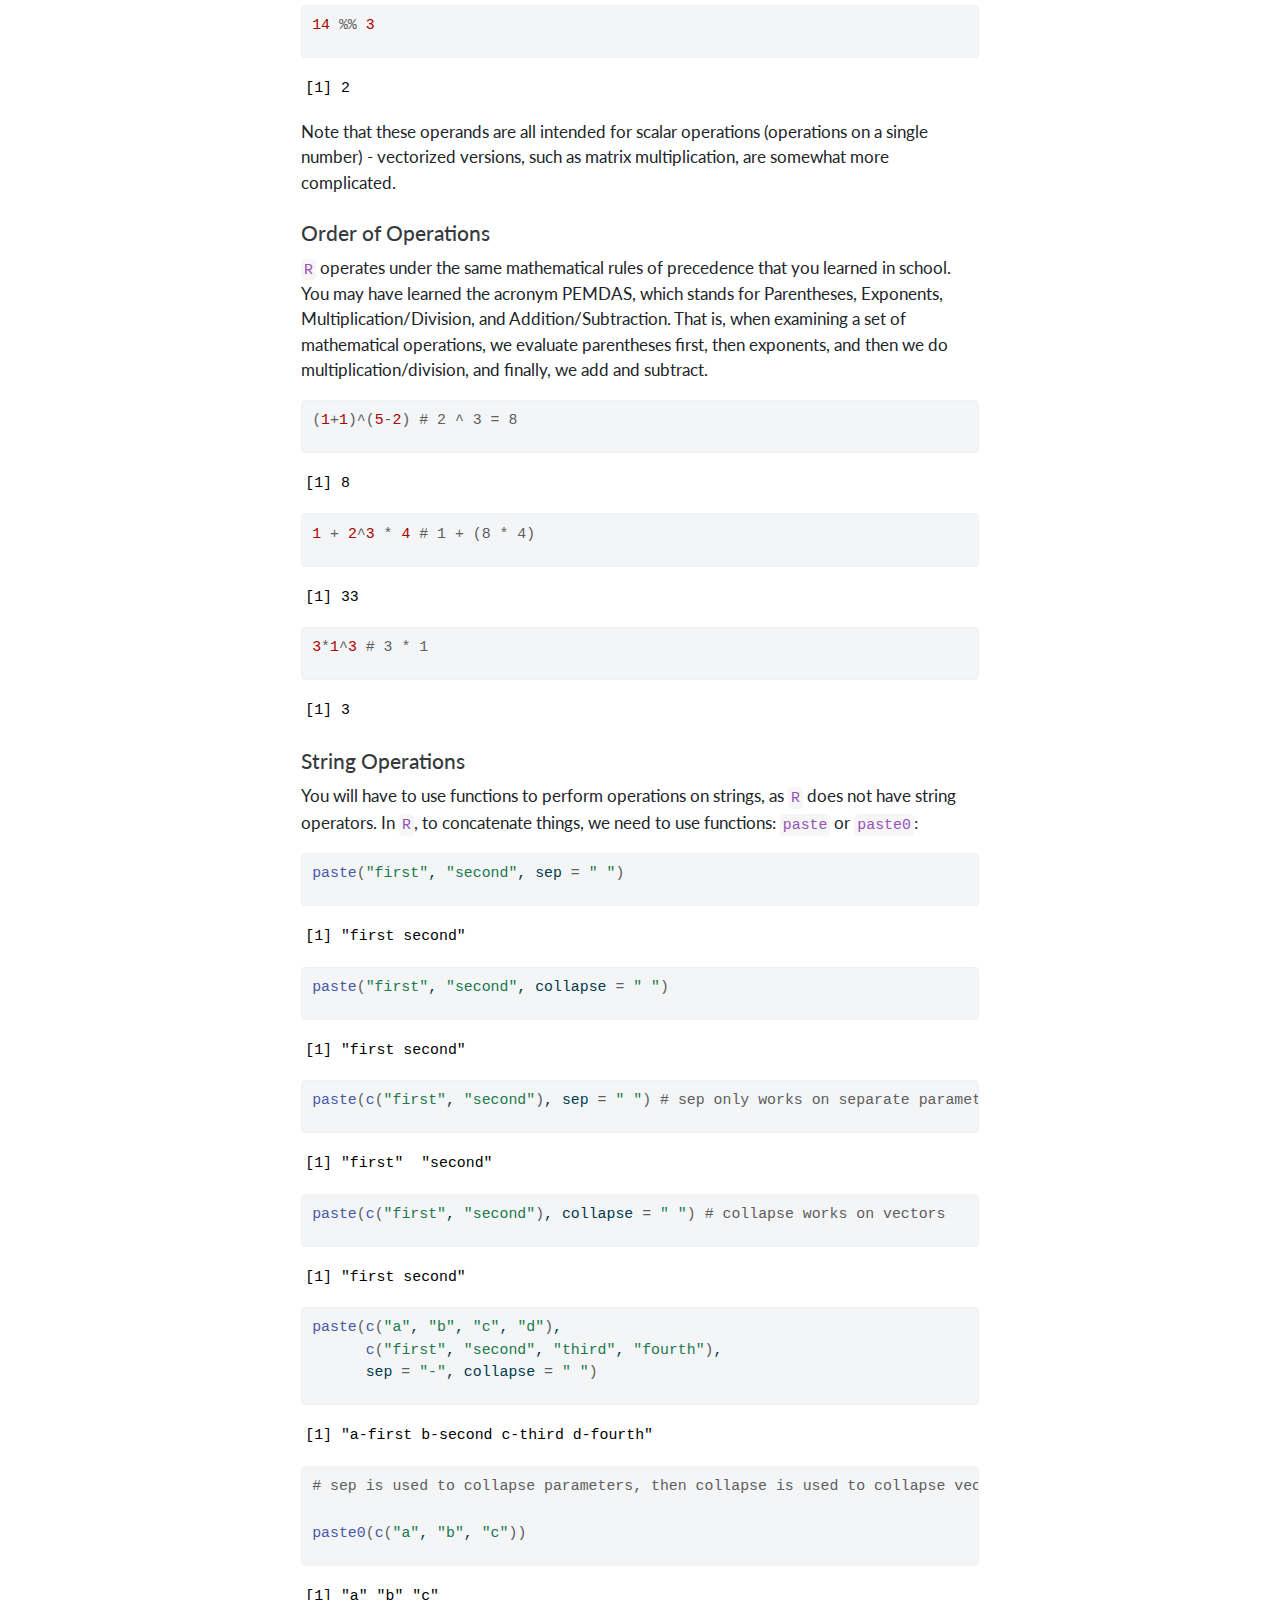
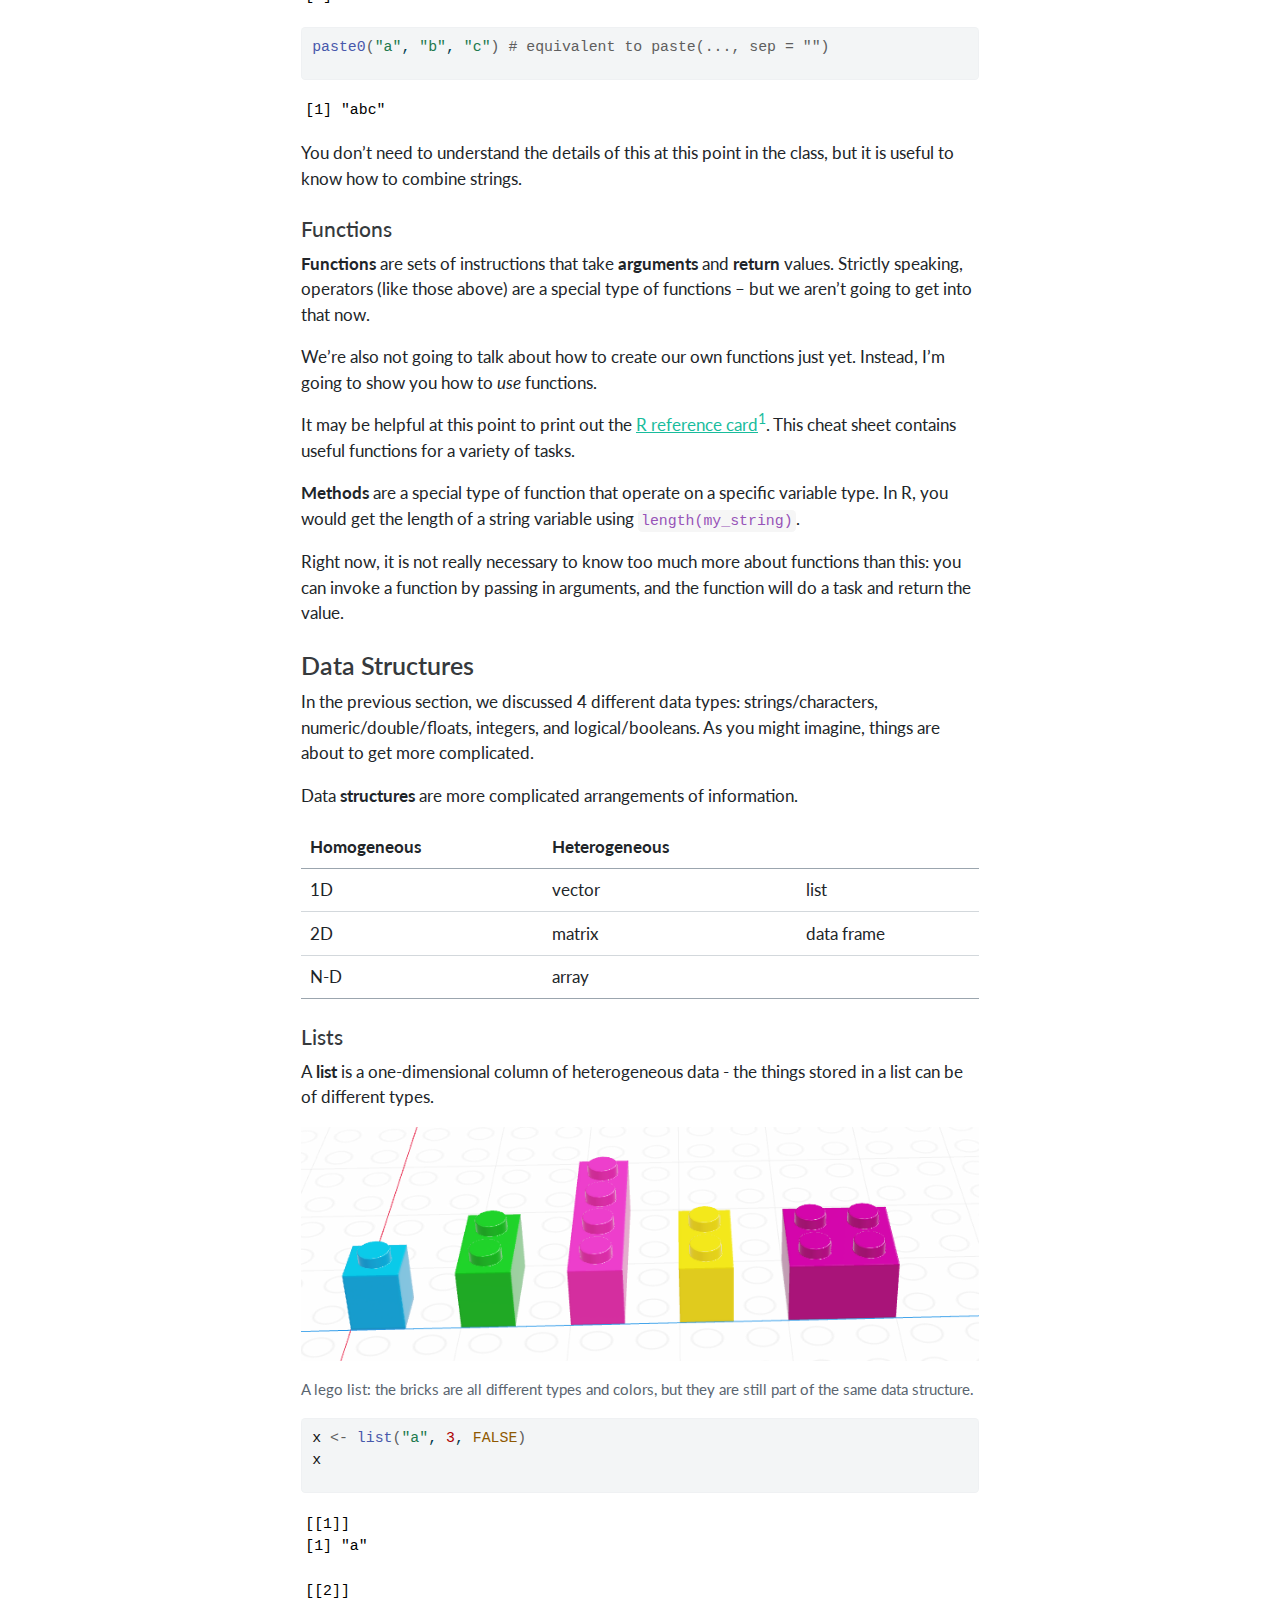
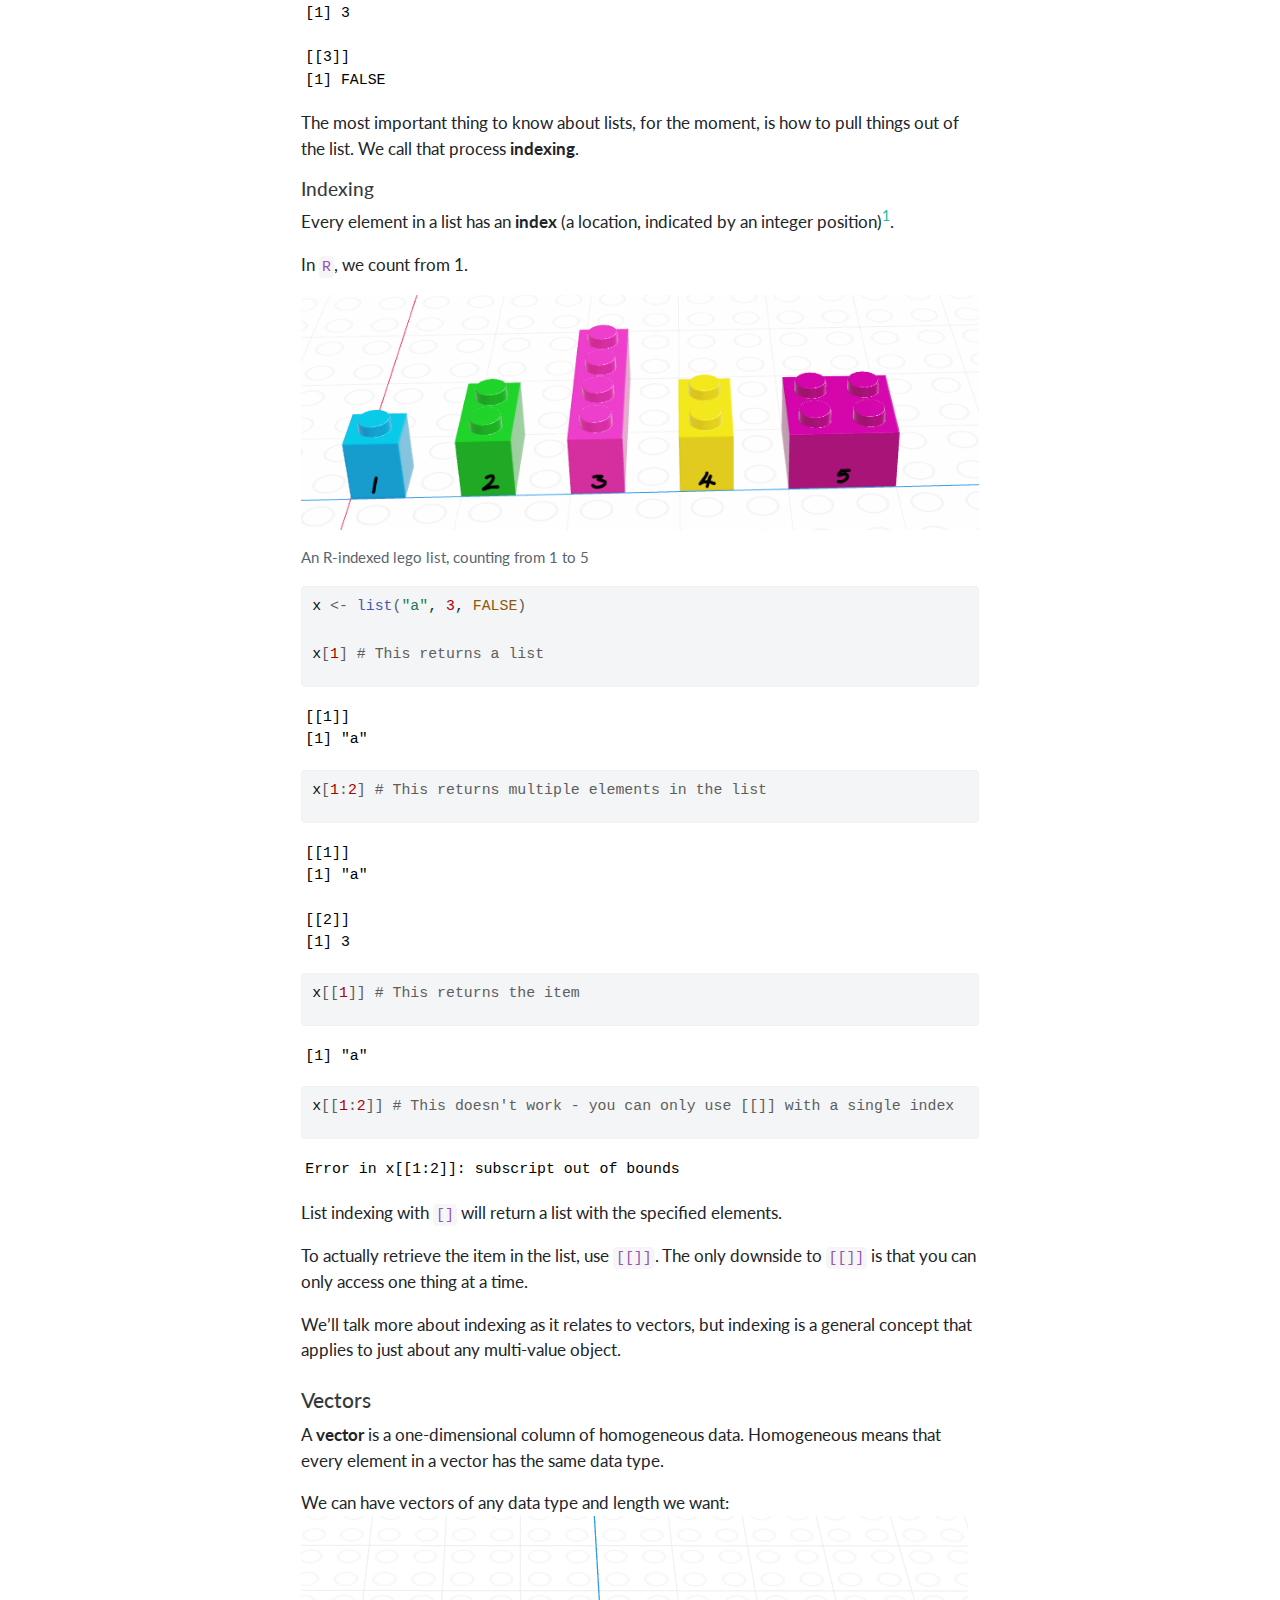
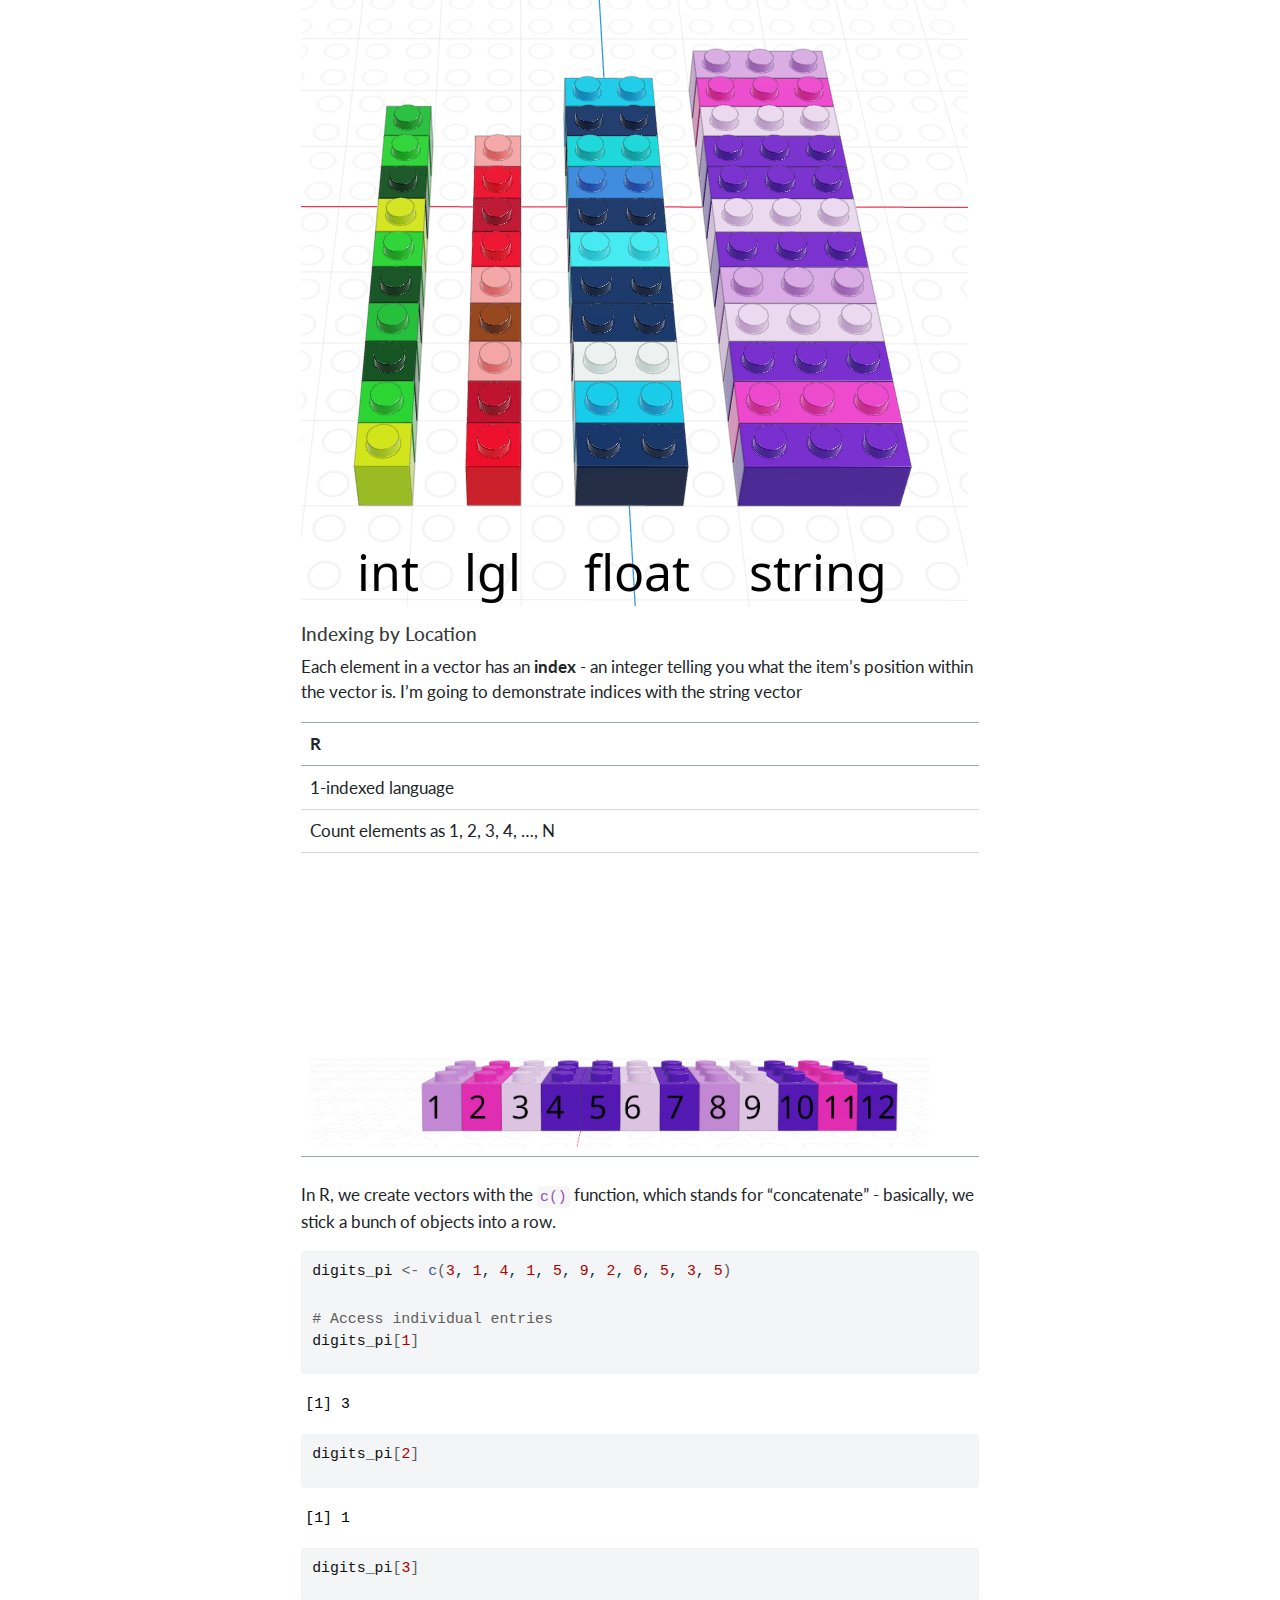
==== commit 54255fad: "week 9 text" ====
--- a/docs/00-prereading.html
+++ b/docs/00-prereading.html
@@ -203,6 +203,18 @@
   <div class="sidebar-item-container"> 
   <a href="./07-functions.html" class="sidebar-item-text sidebar-link">
  <span class="menu-text"><span class="chapter-number">7</span>&nbsp; <span class="chapter-title">Writing Functions</span></span></a>
+  </div>
+</li>
+        <li class="sidebar-item">
+  <div class="sidebar-item-container"> 
+  <a href="./08-functional-programming.html" class="sidebar-item-text sidebar-link">
+ <span class="menu-text"><span class="chapter-number">8</span>&nbsp; <span class="chapter-title">Functional Programming</span></span></a>
+  </div>
+</li>
+        <li class="sidebar-item">
+  <div class="sidebar-item-container"> 
+  <a href="./09-statistical-modeling-and-simulation.html" class="sidebar-item-text sidebar-link">
+ <span class="menu-text"><span class="chapter-number">9</span>&nbsp; <span class="chapter-title">Simulating Distributions</span></span></a>
   </div>
 </li>
     </ul>
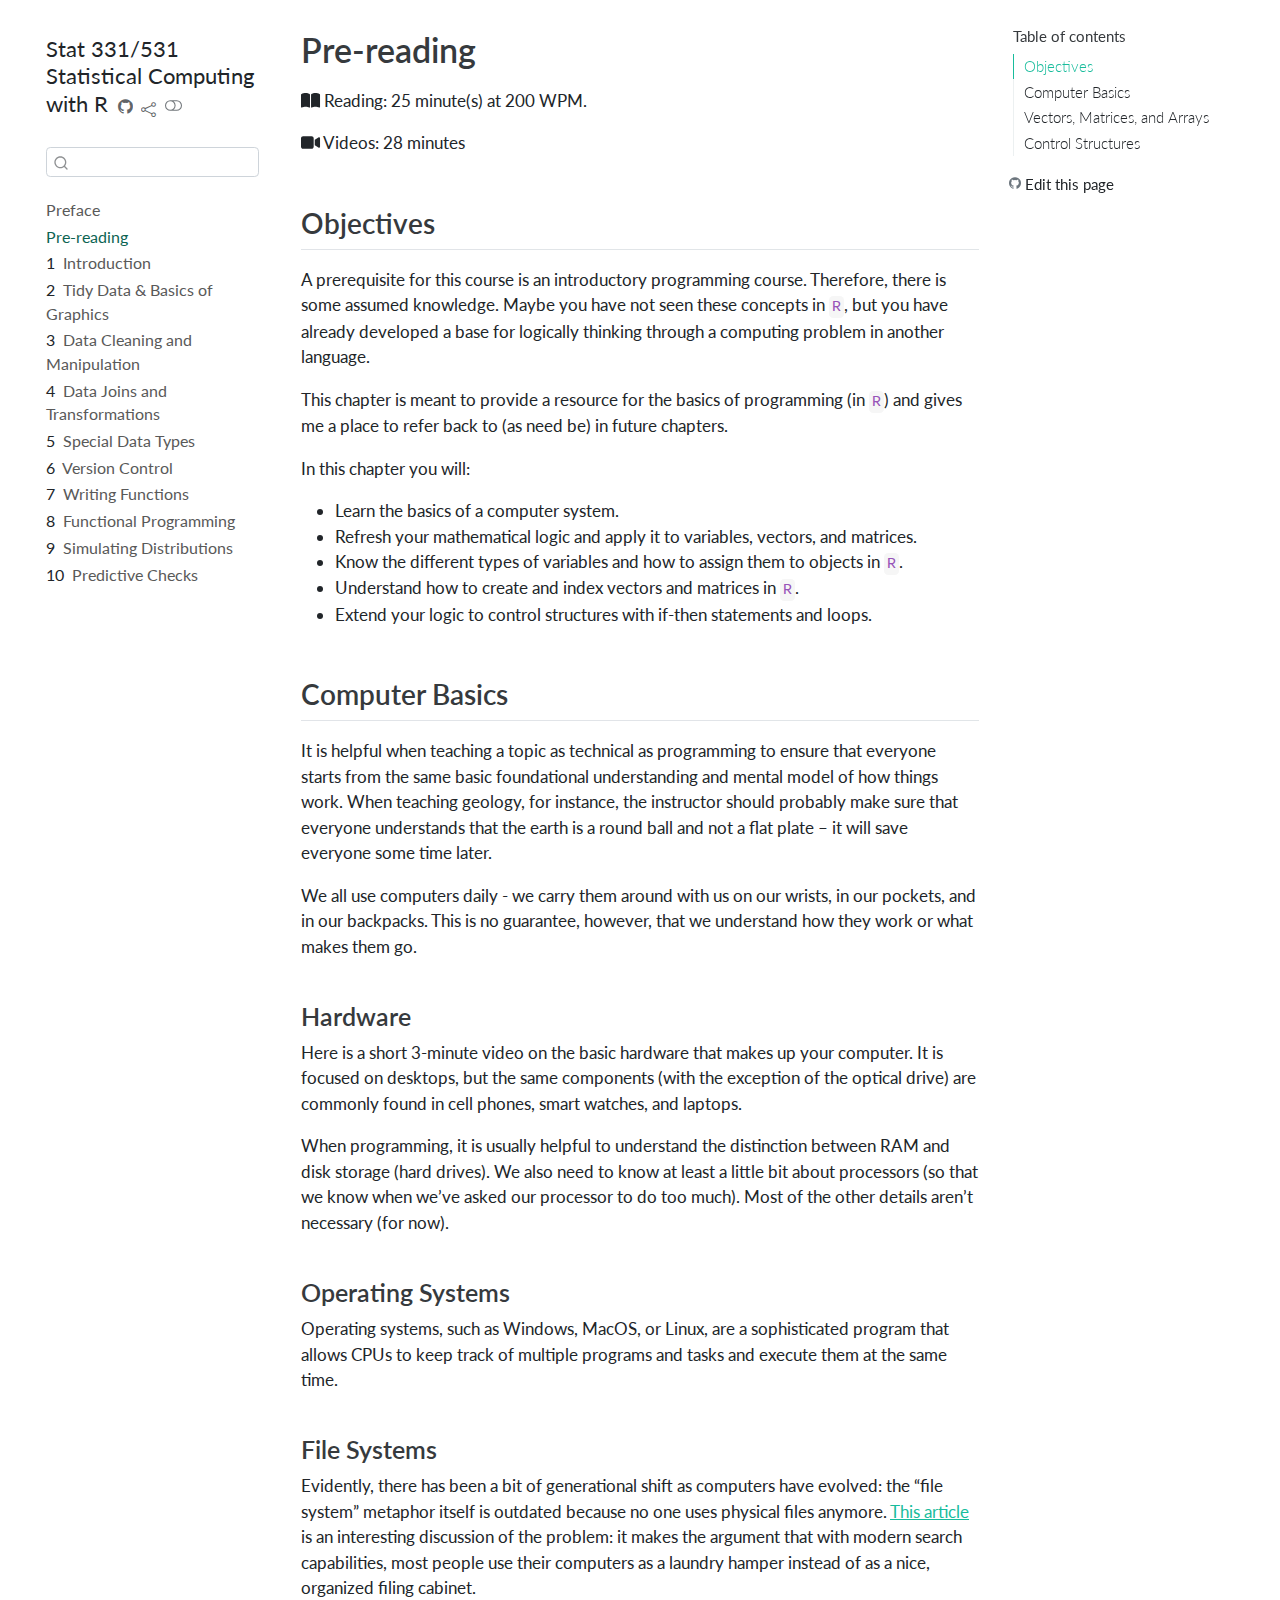
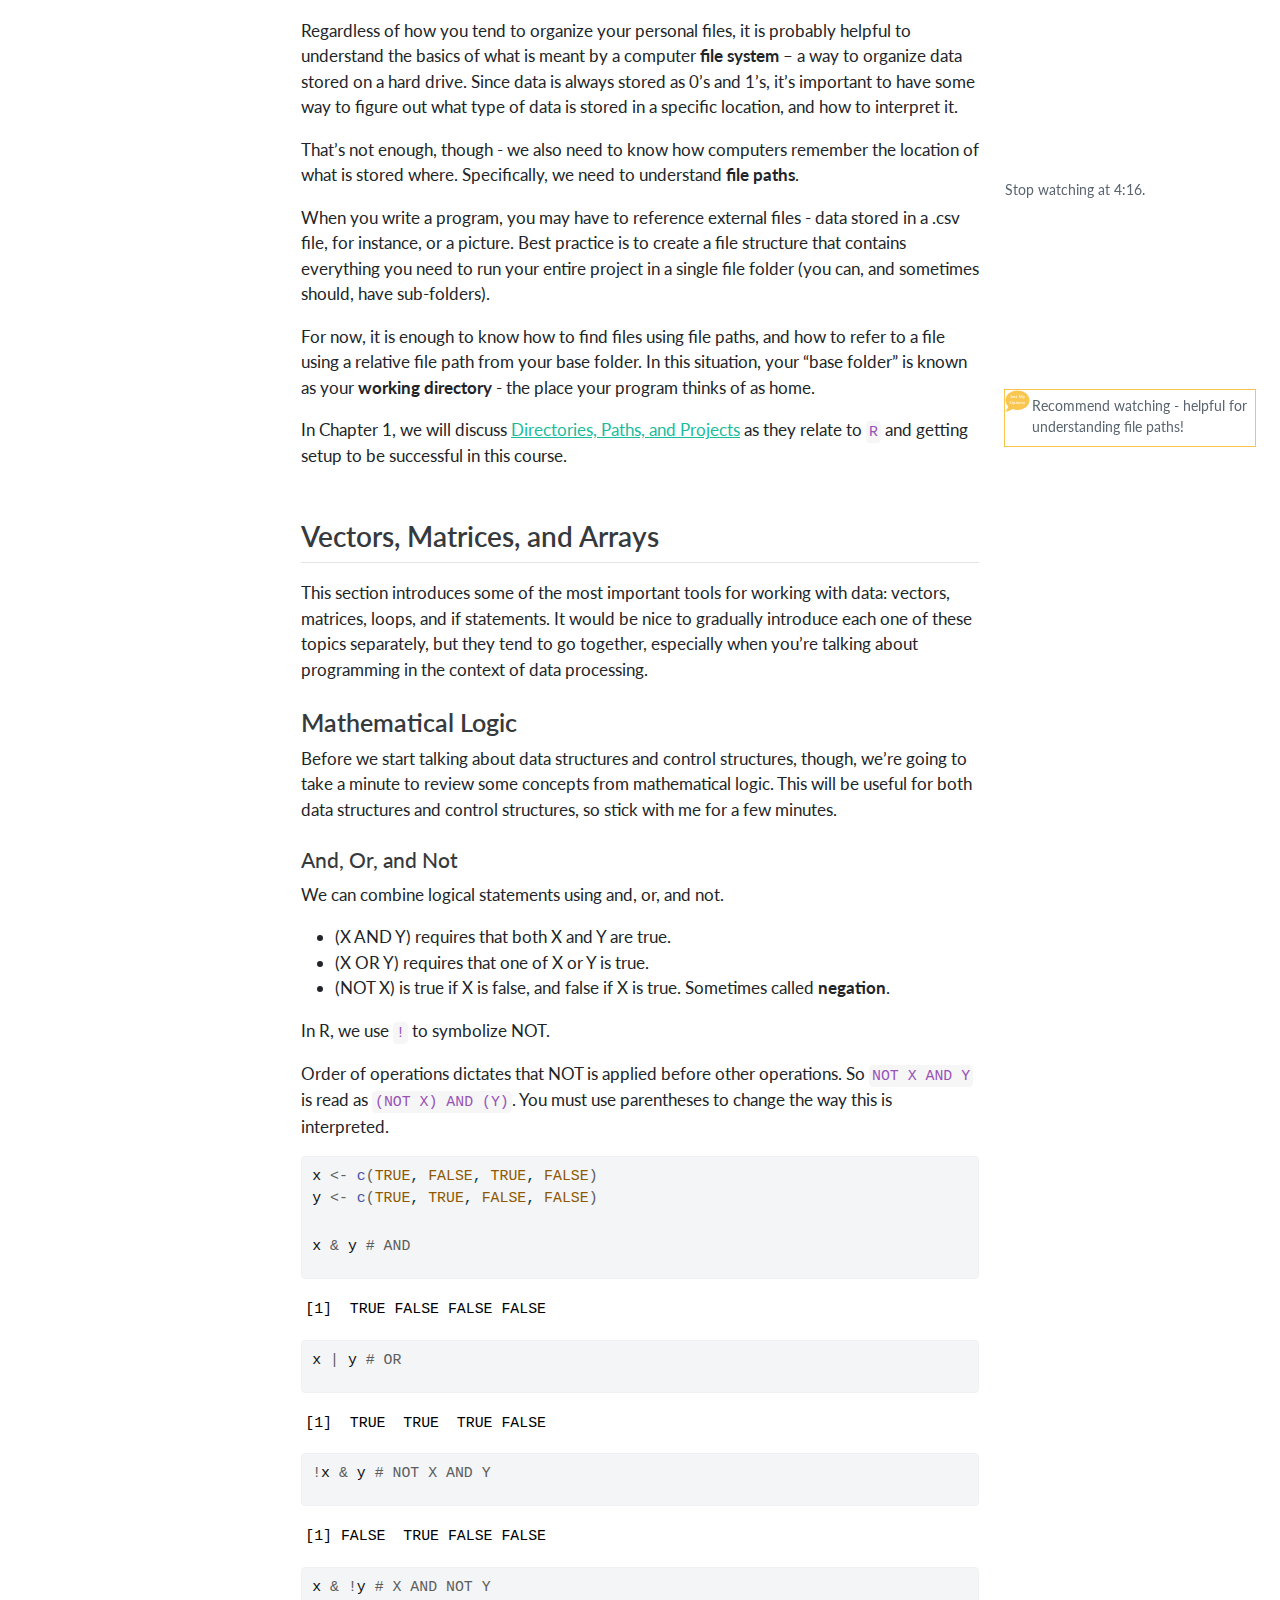
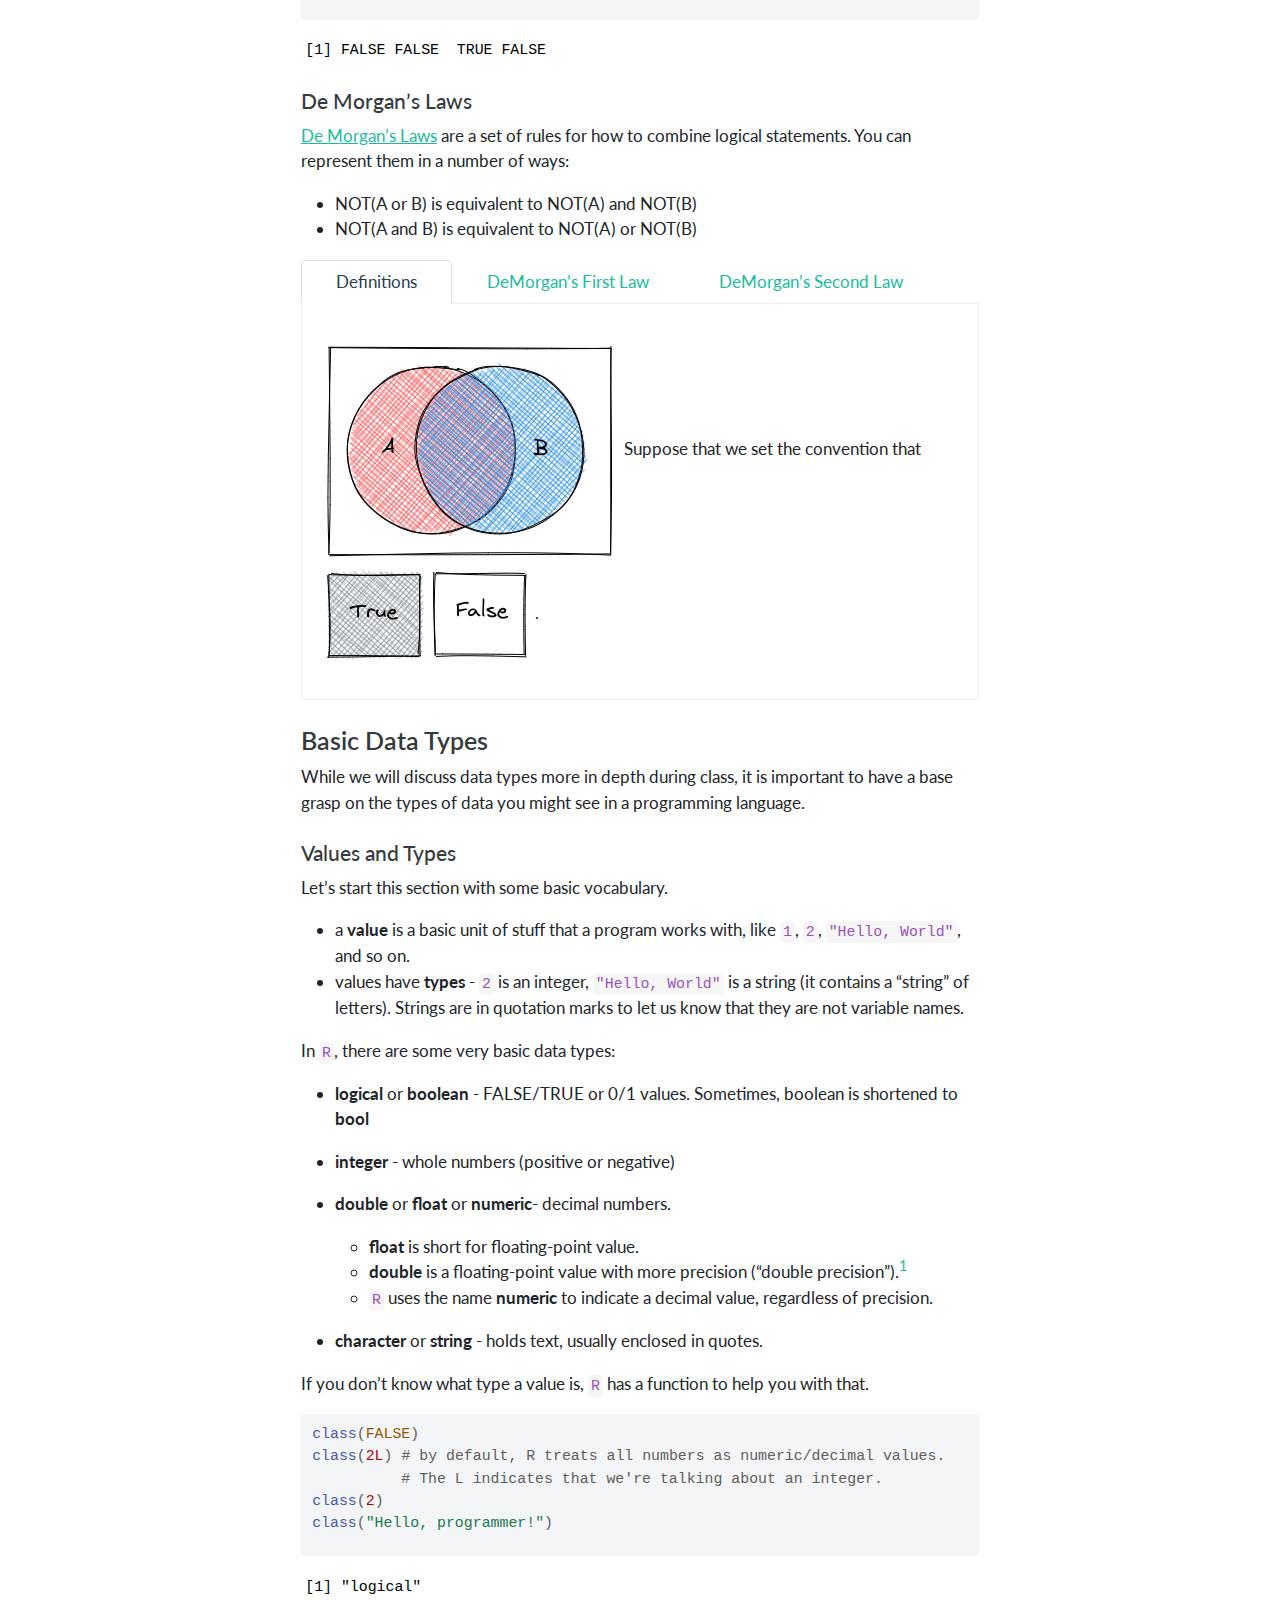
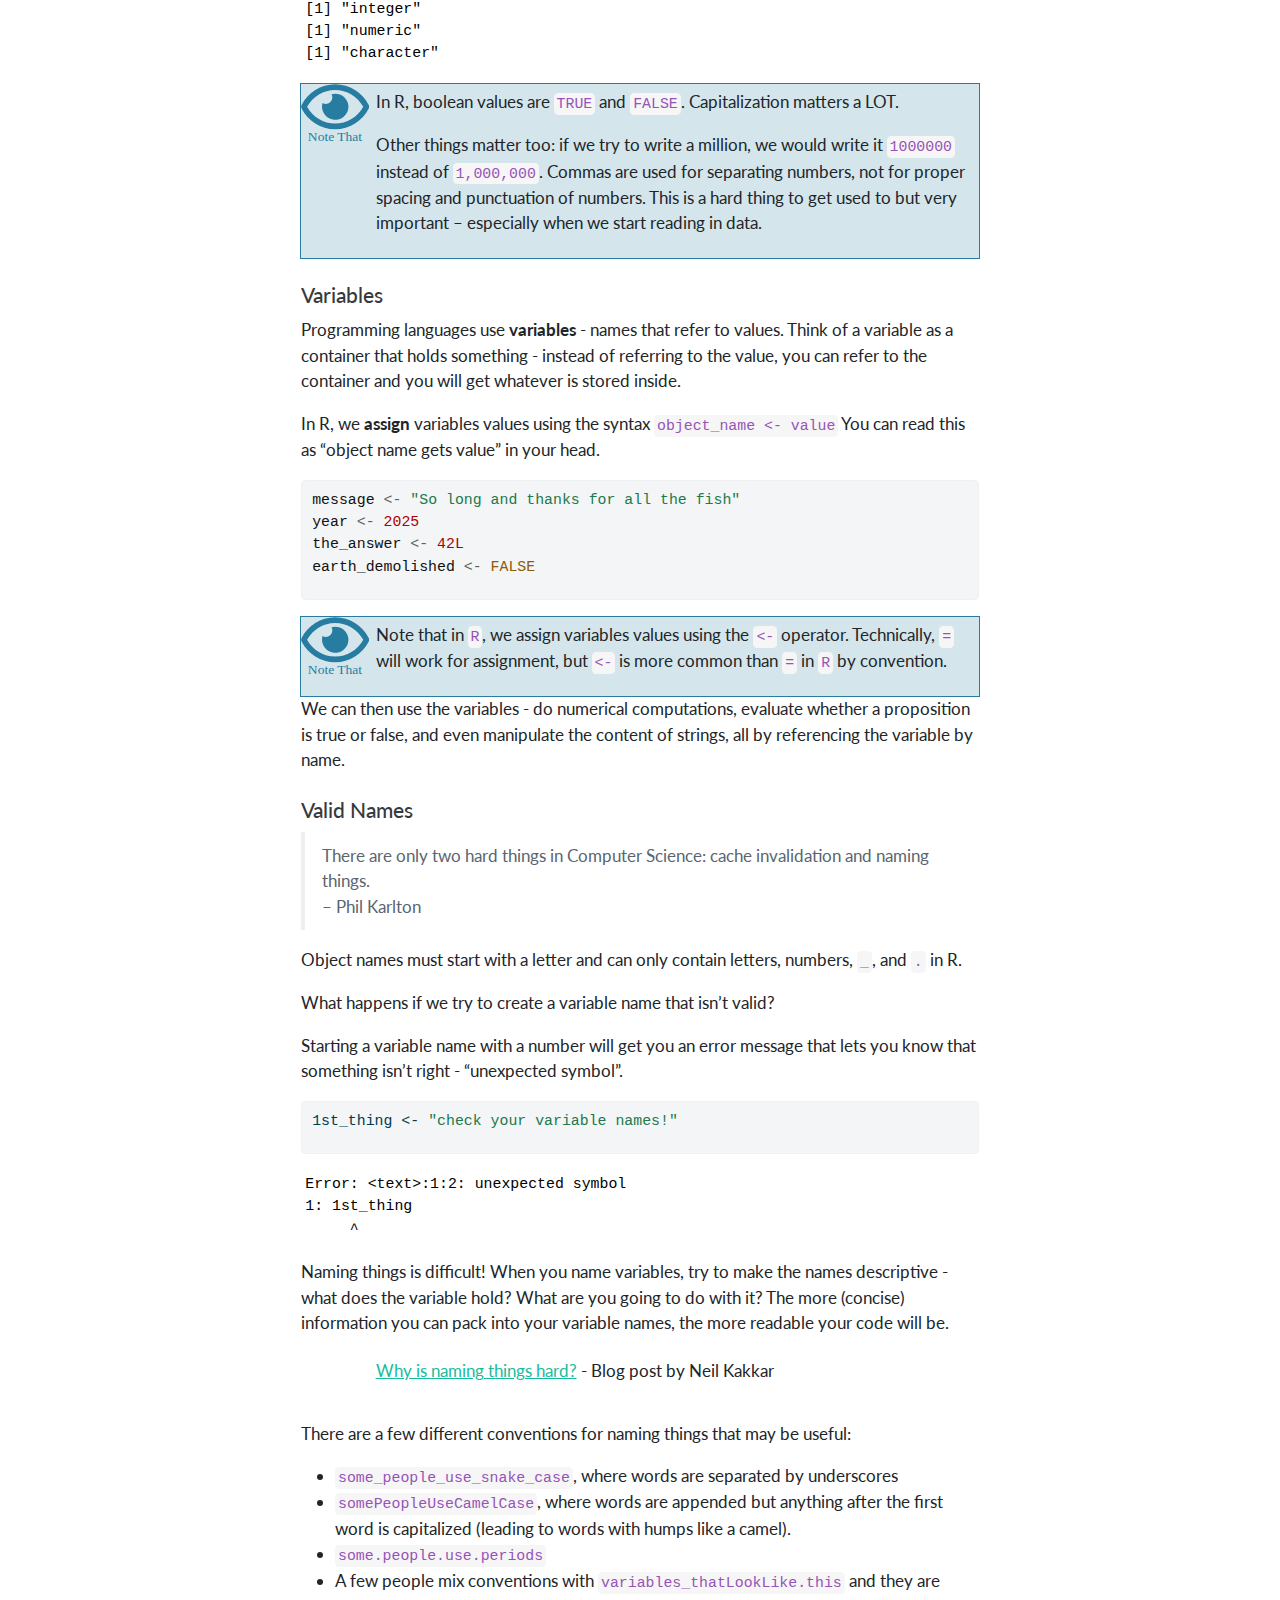
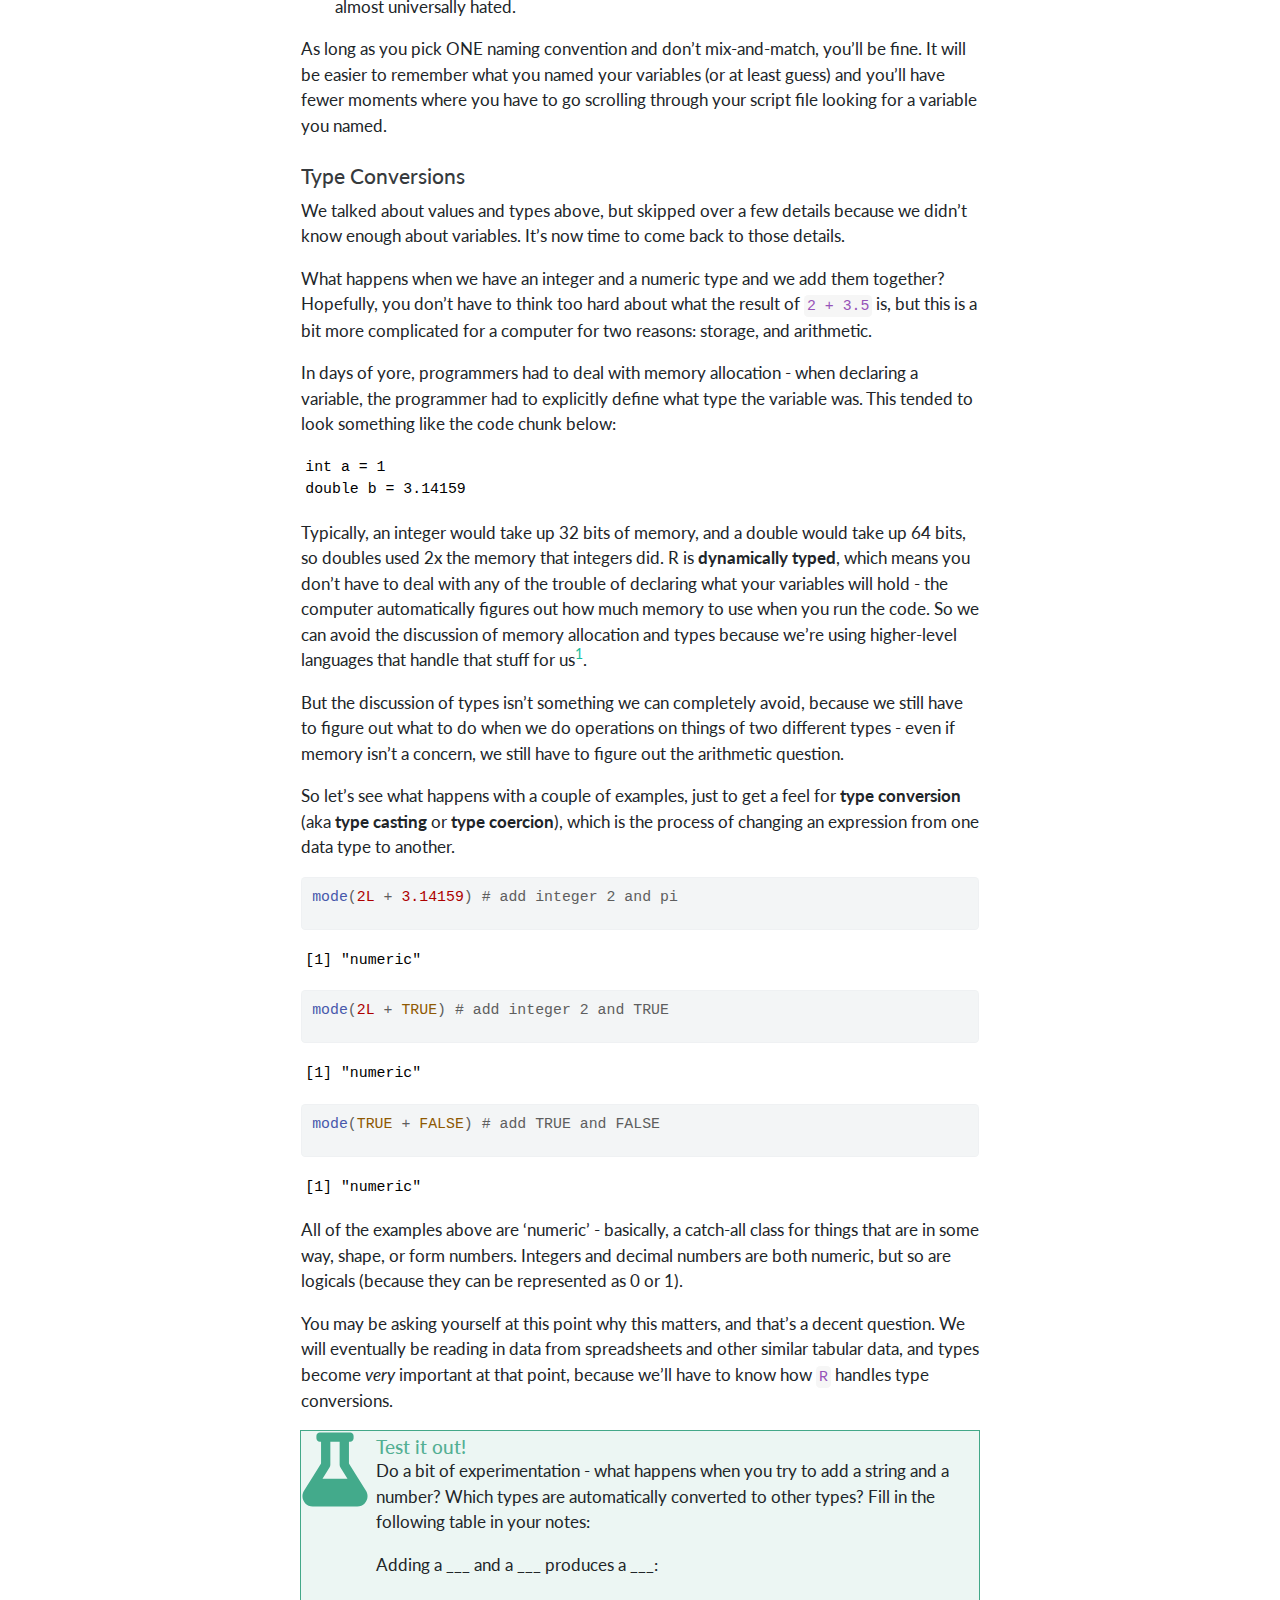
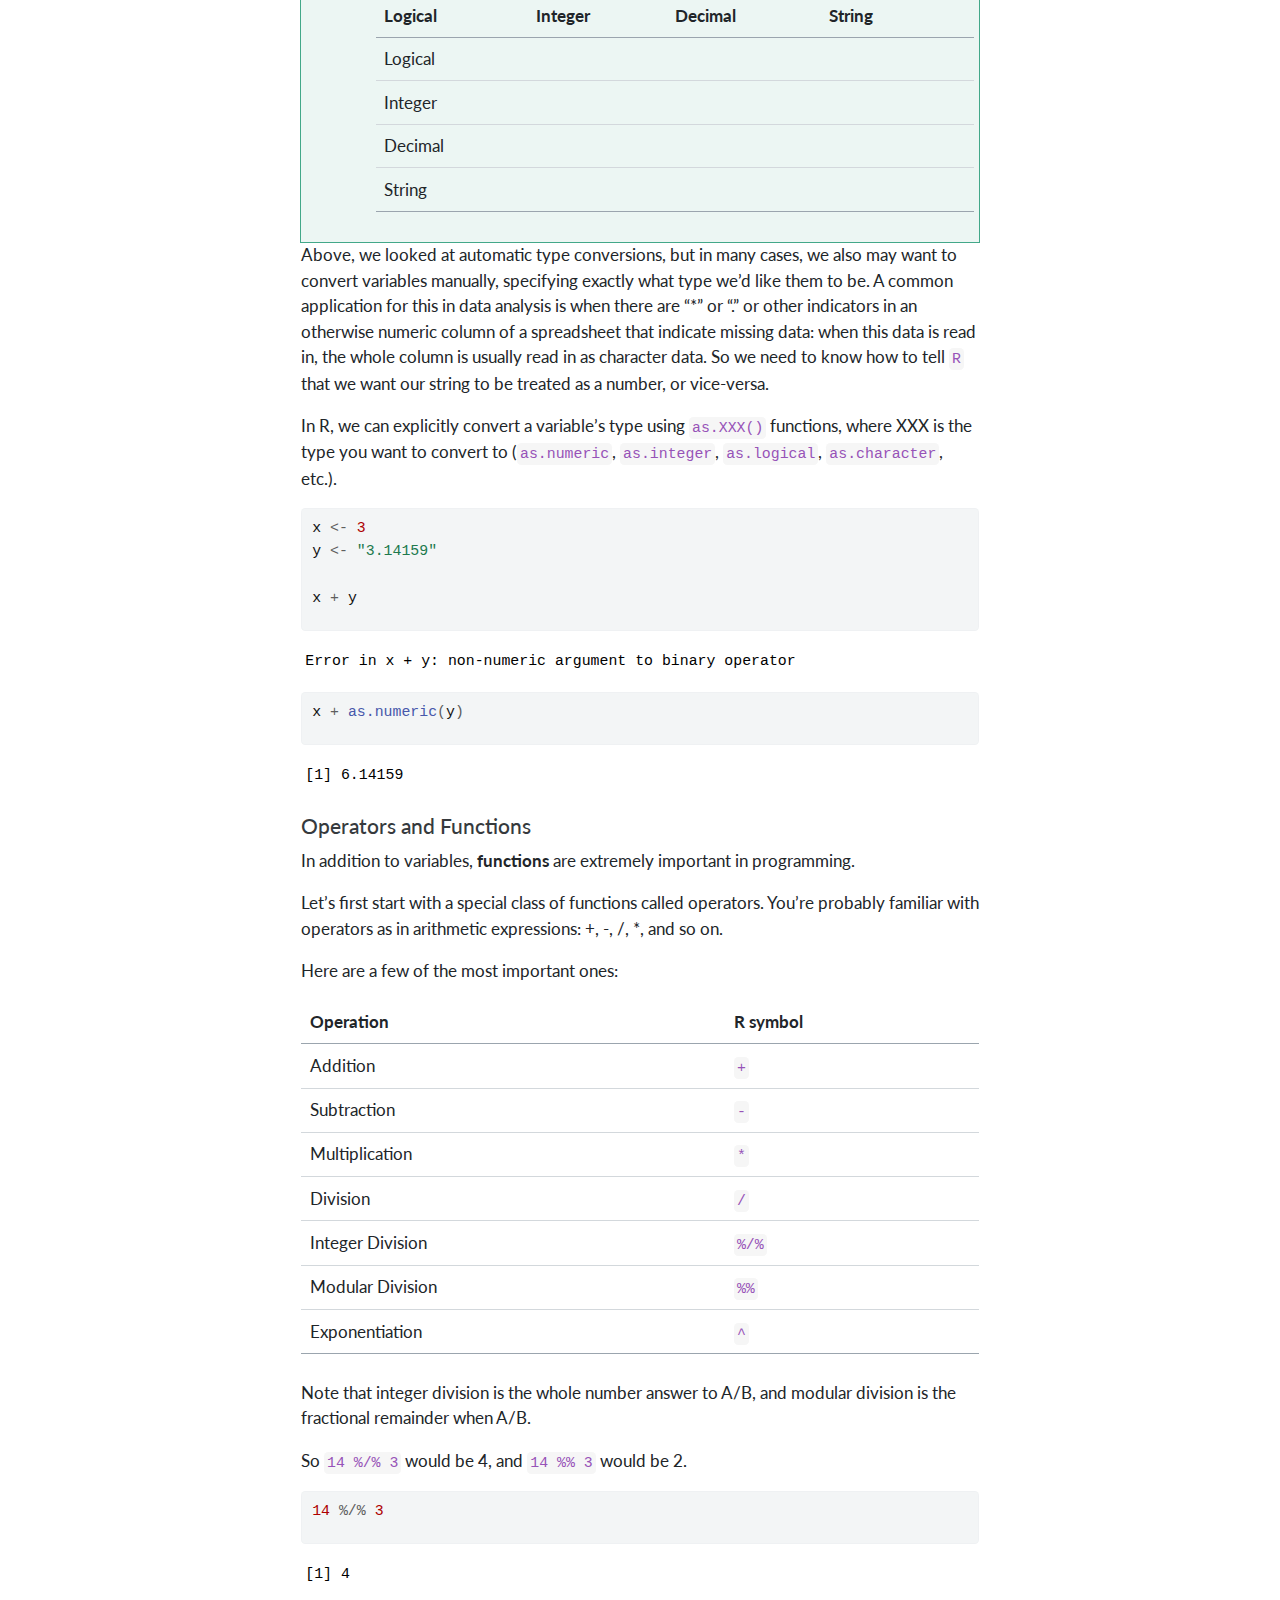
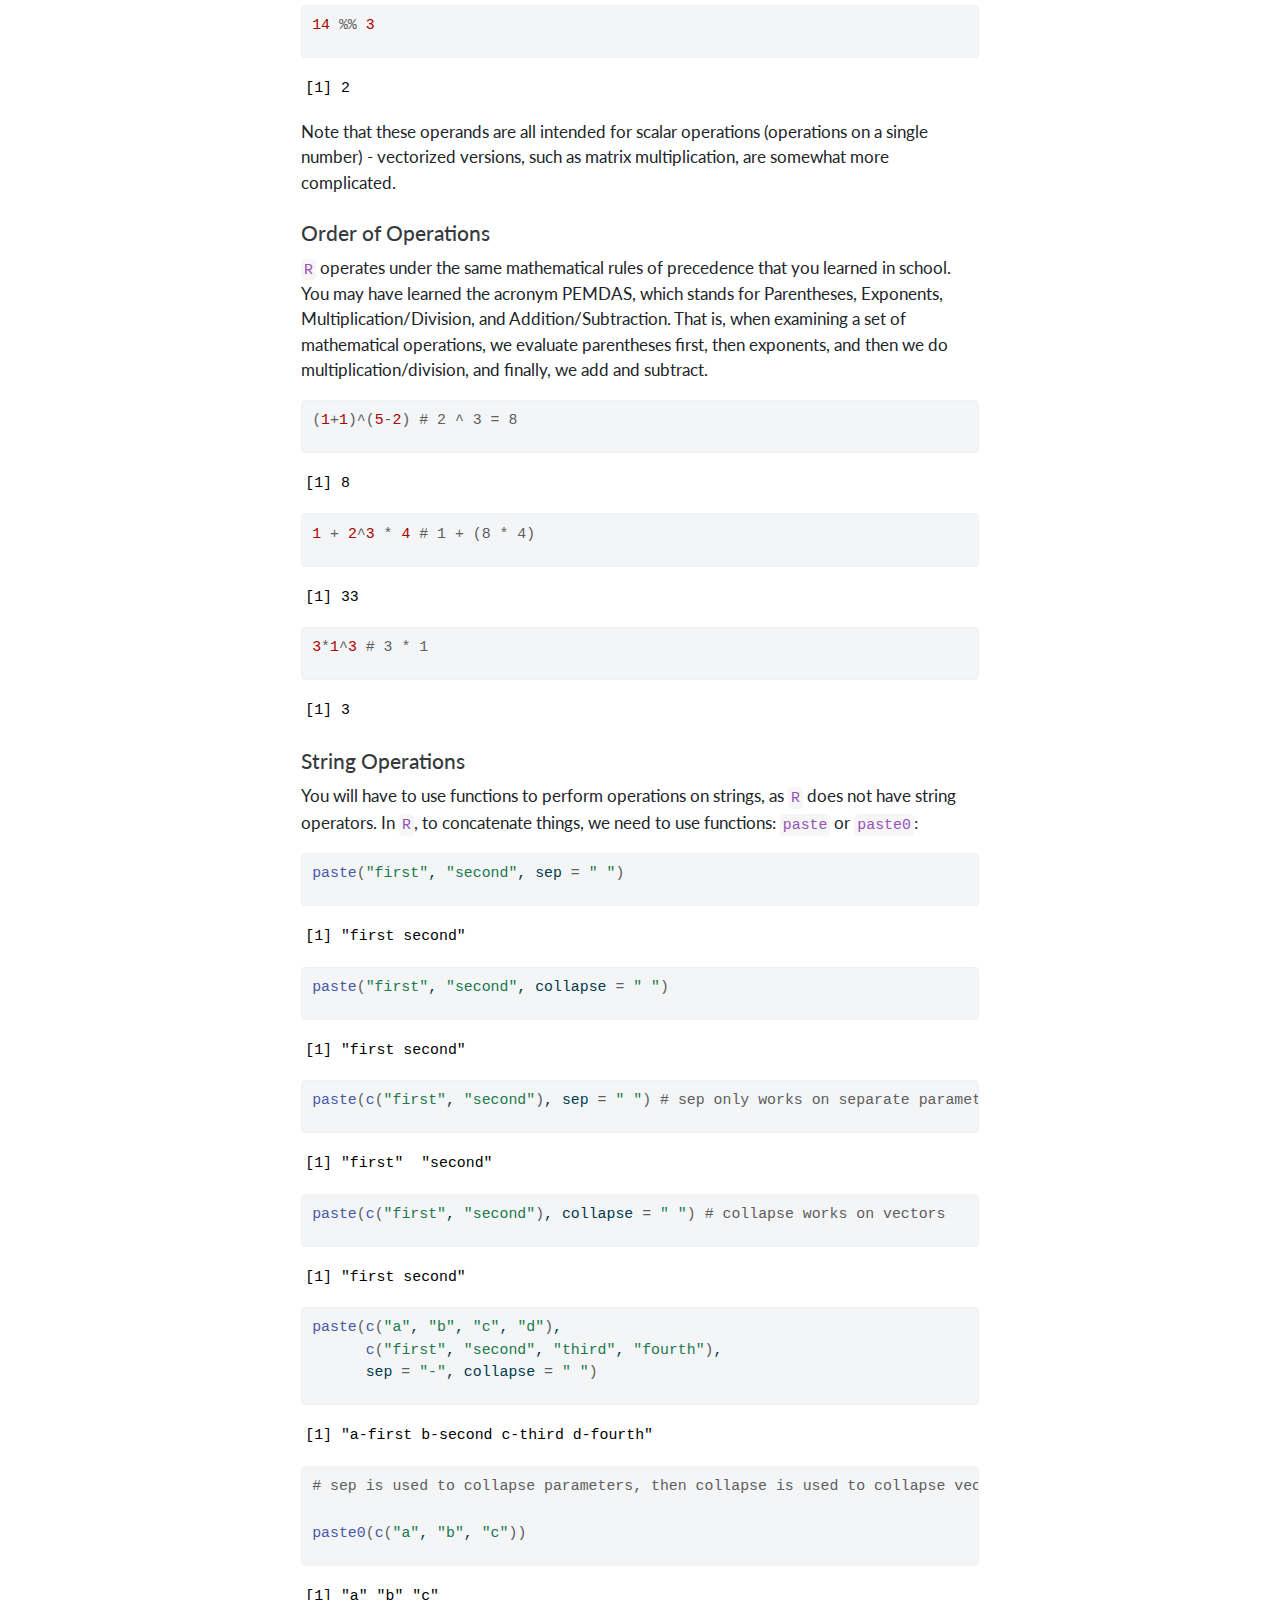
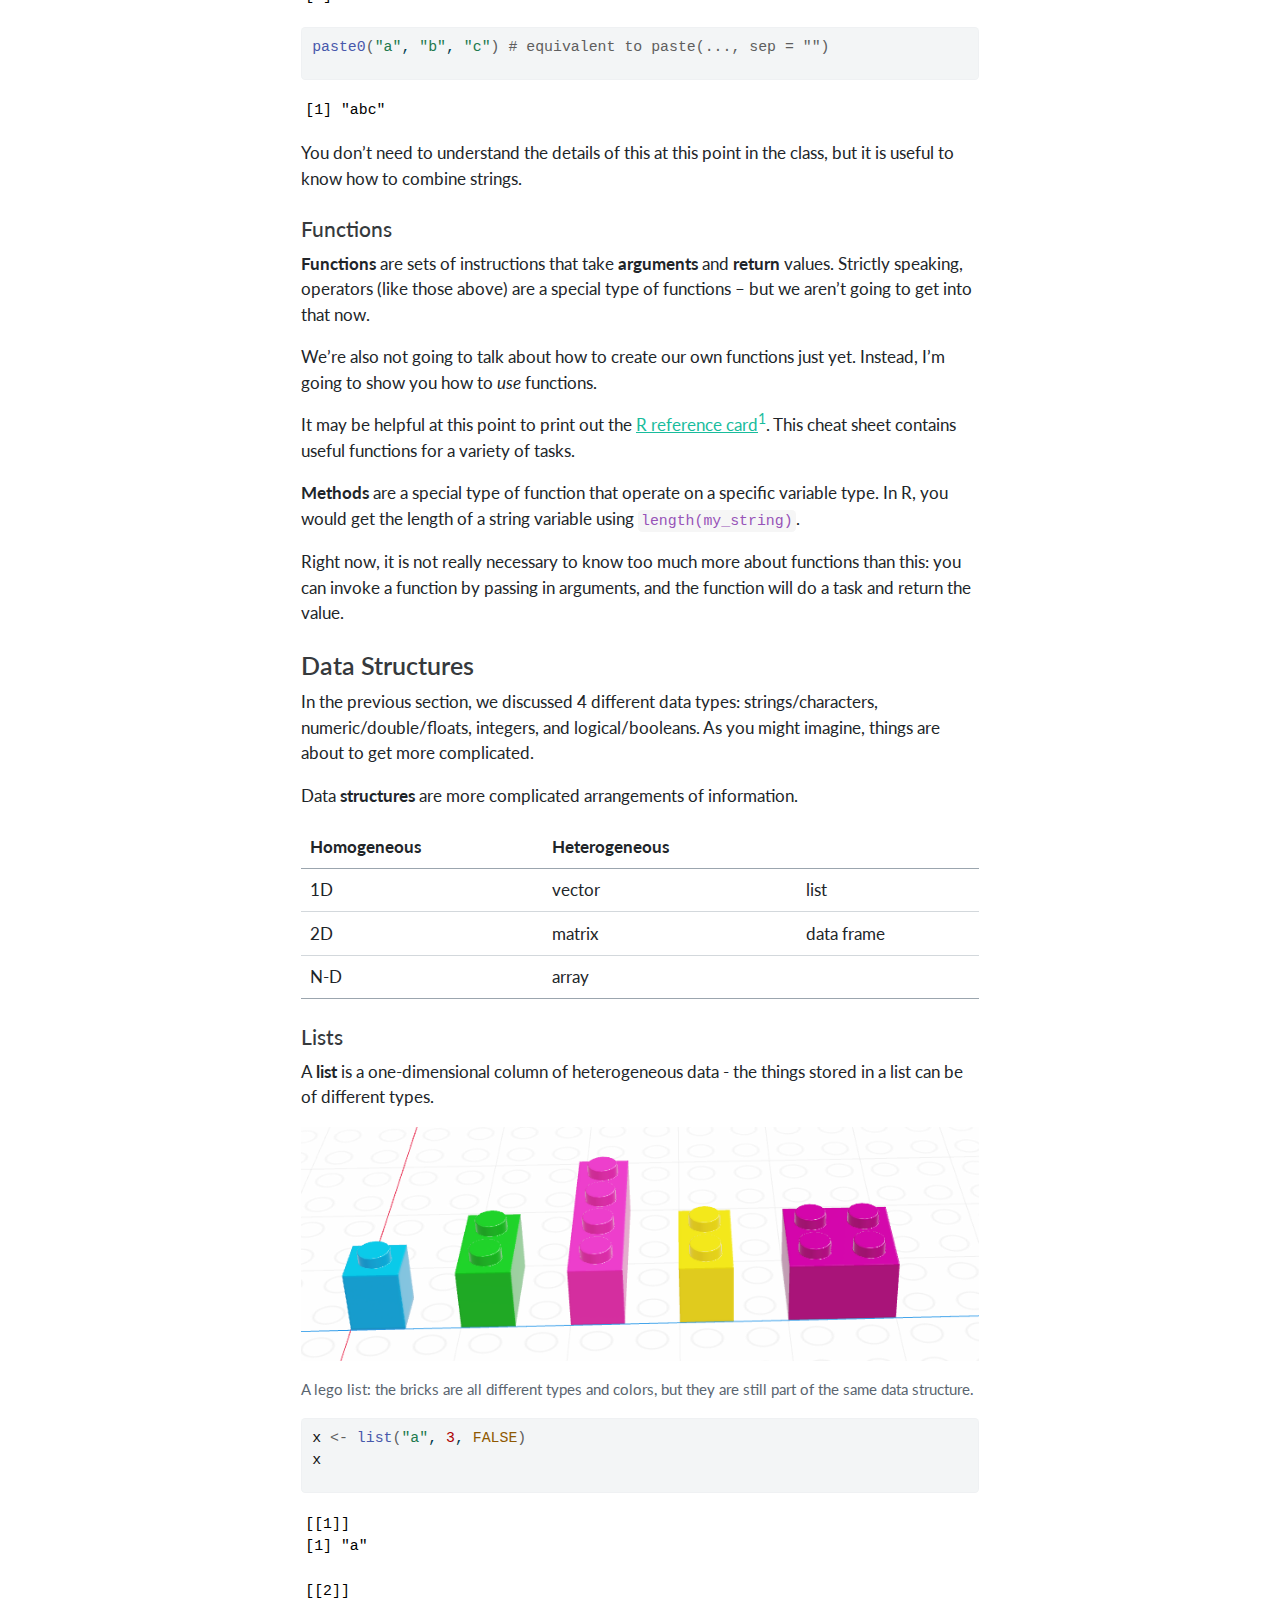
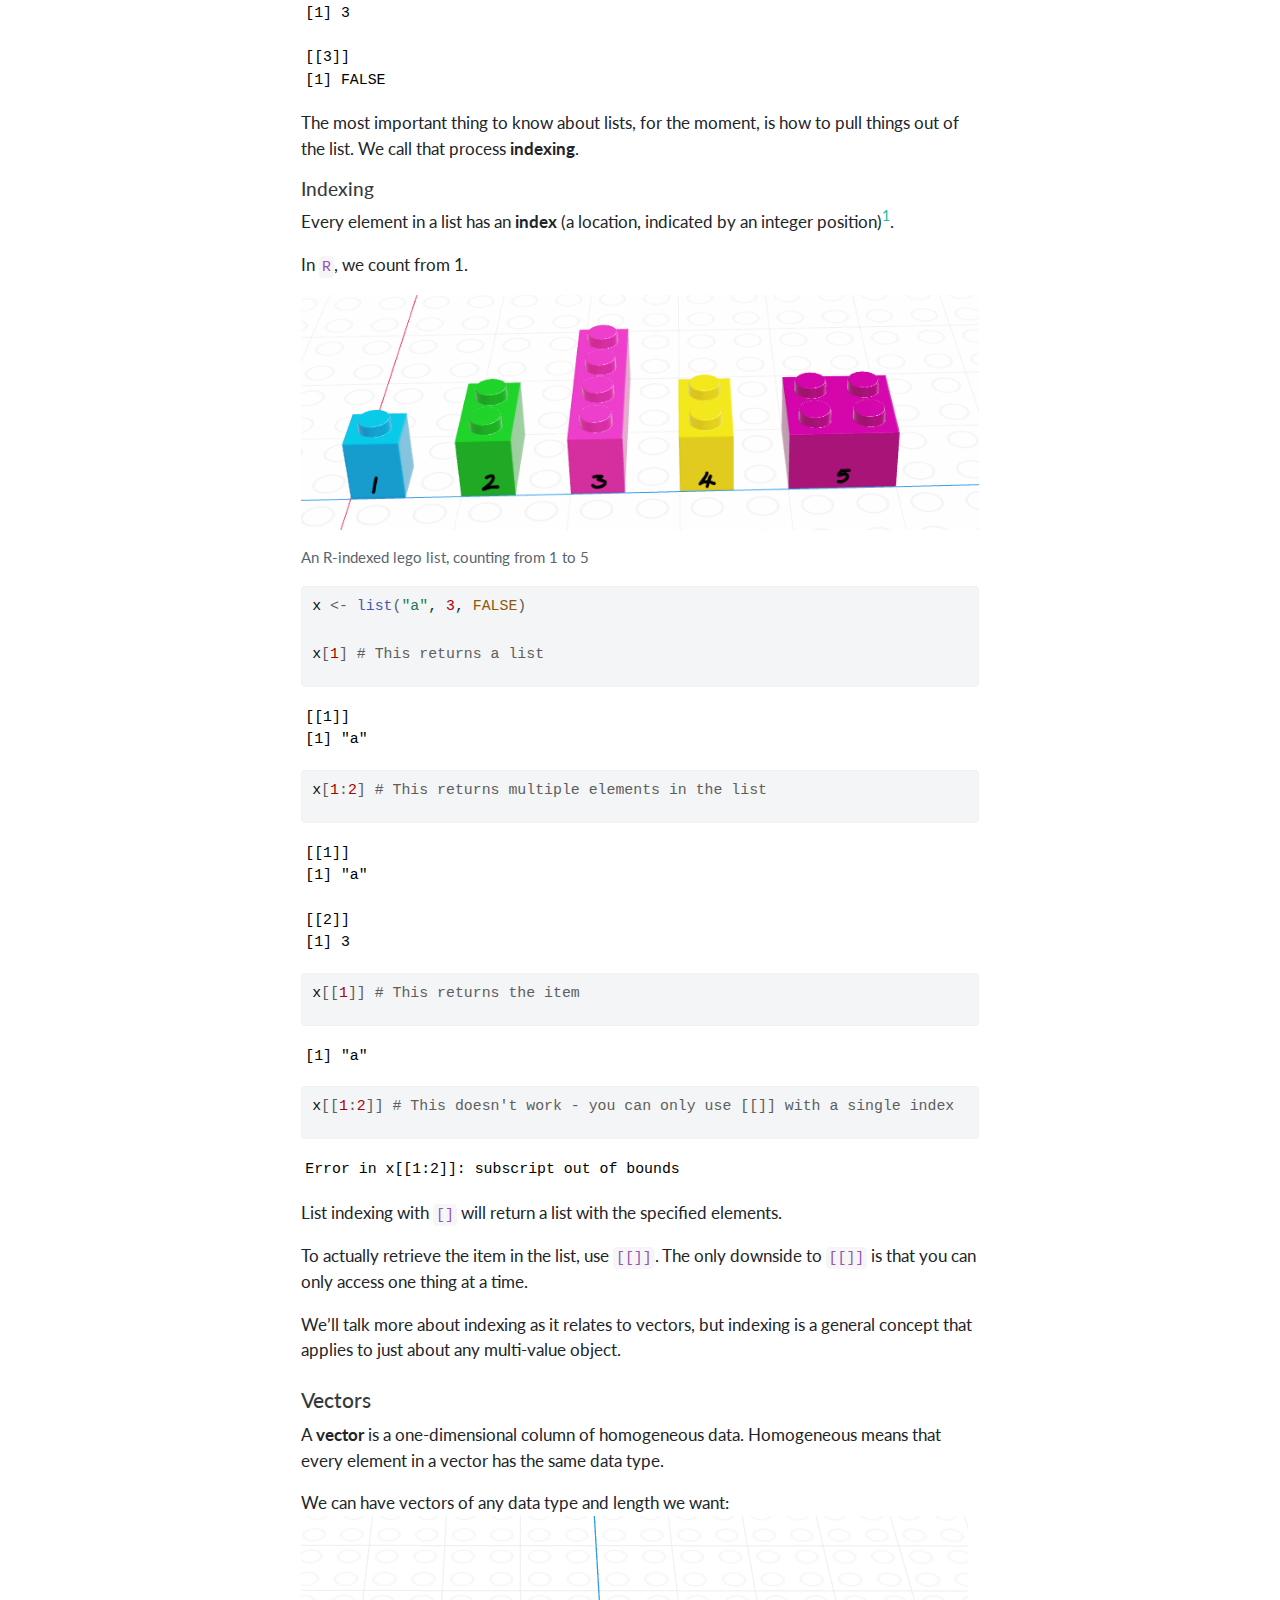
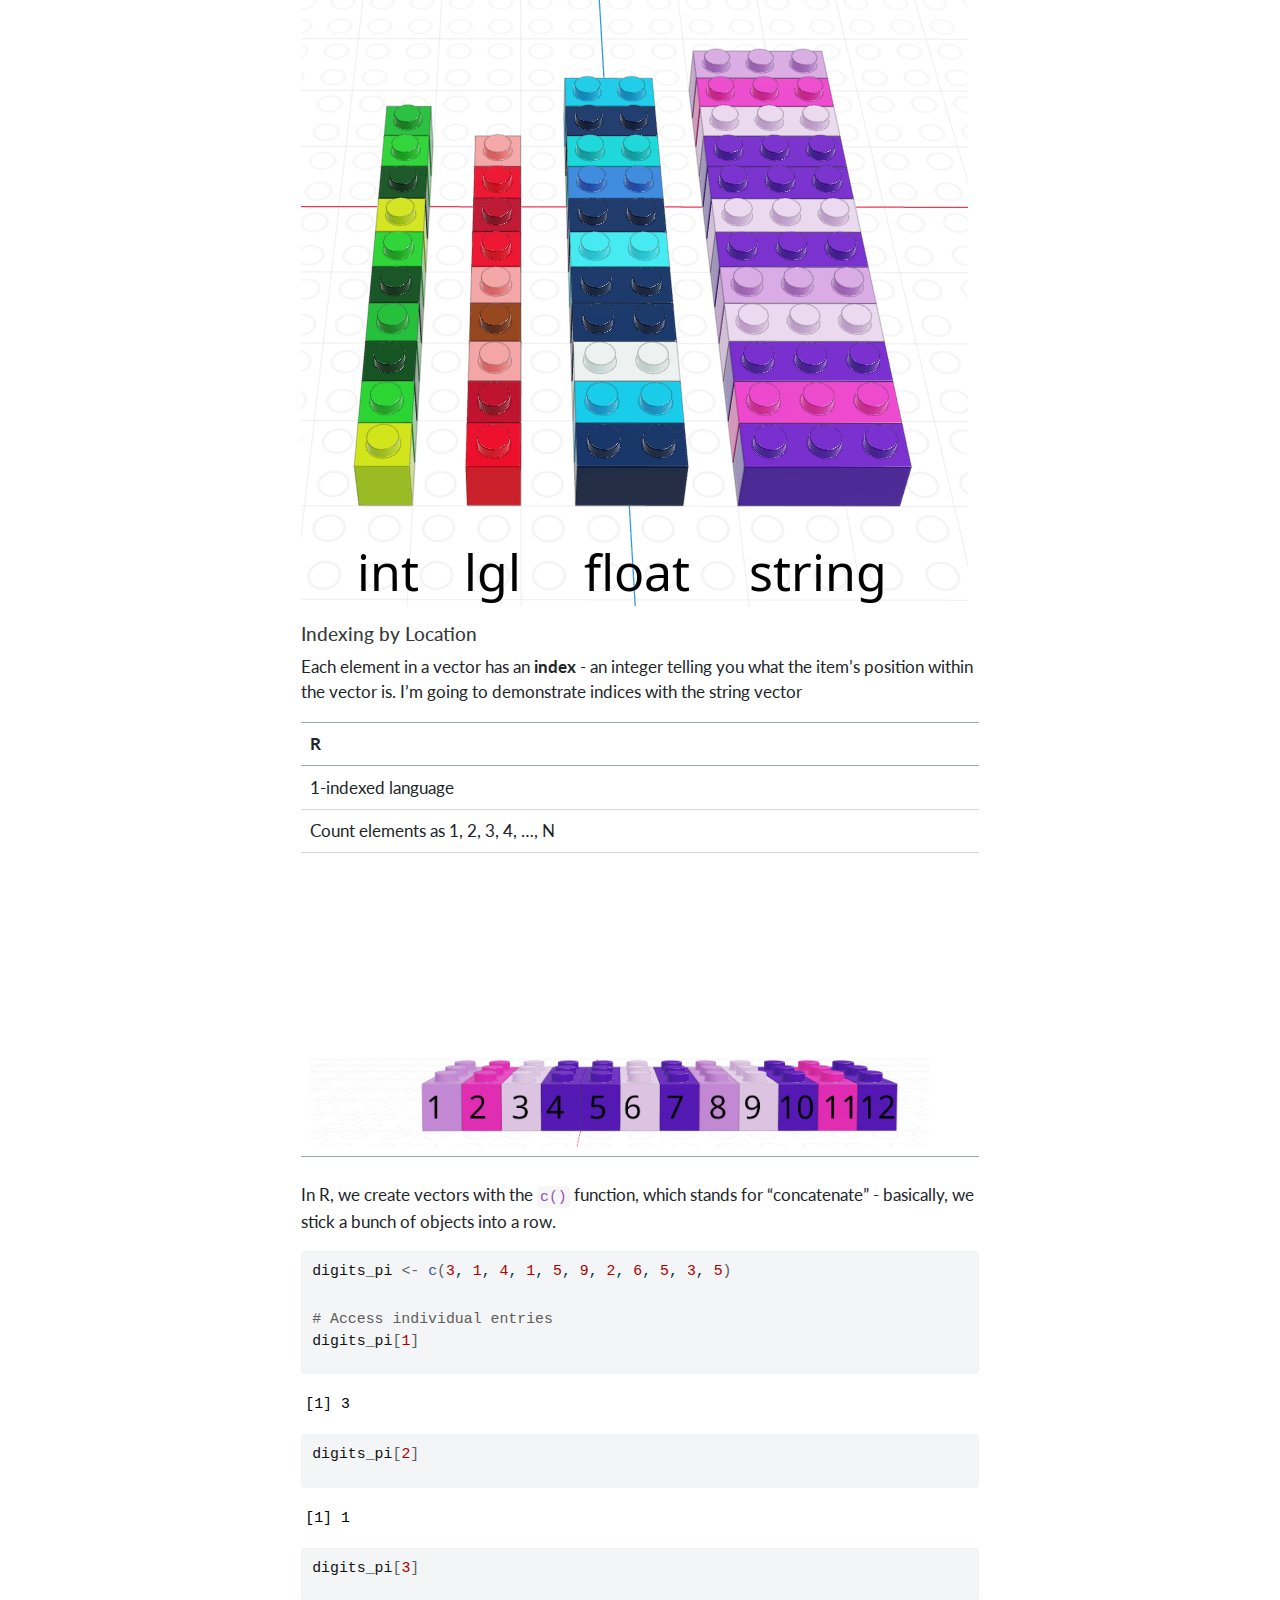
==== commit 2c9893ee: "pred checks week 10" ====
--- a/docs/00-prereading.html
+++ b/docs/00-prereading.html
@@ -215,6 +215,12 @@
   <div class="sidebar-item-container"> 
   <a href="./09-statistical-modeling-and-simulation.html" class="sidebar-item-text sidebar-link">
  <span class="menu-text"><span class="chapter-number">9</span>&nbsp; <span class="chapter-title">Simulating Distributions</span></span></a>
+  </div>
+</li>
+        <li class="sidebar-item">
+  <div class="sidebar-item-container"> 
+  <a href="./10-predictive-checks.html" class="sidebar-item-text sidebar-link">
+ <span class="menu-text"><span class="chapter-number">10</span>&nbsp; <span class="chapter-title">Predictive Checks</span></span></a>
   </div>
 </li>
     </ul>
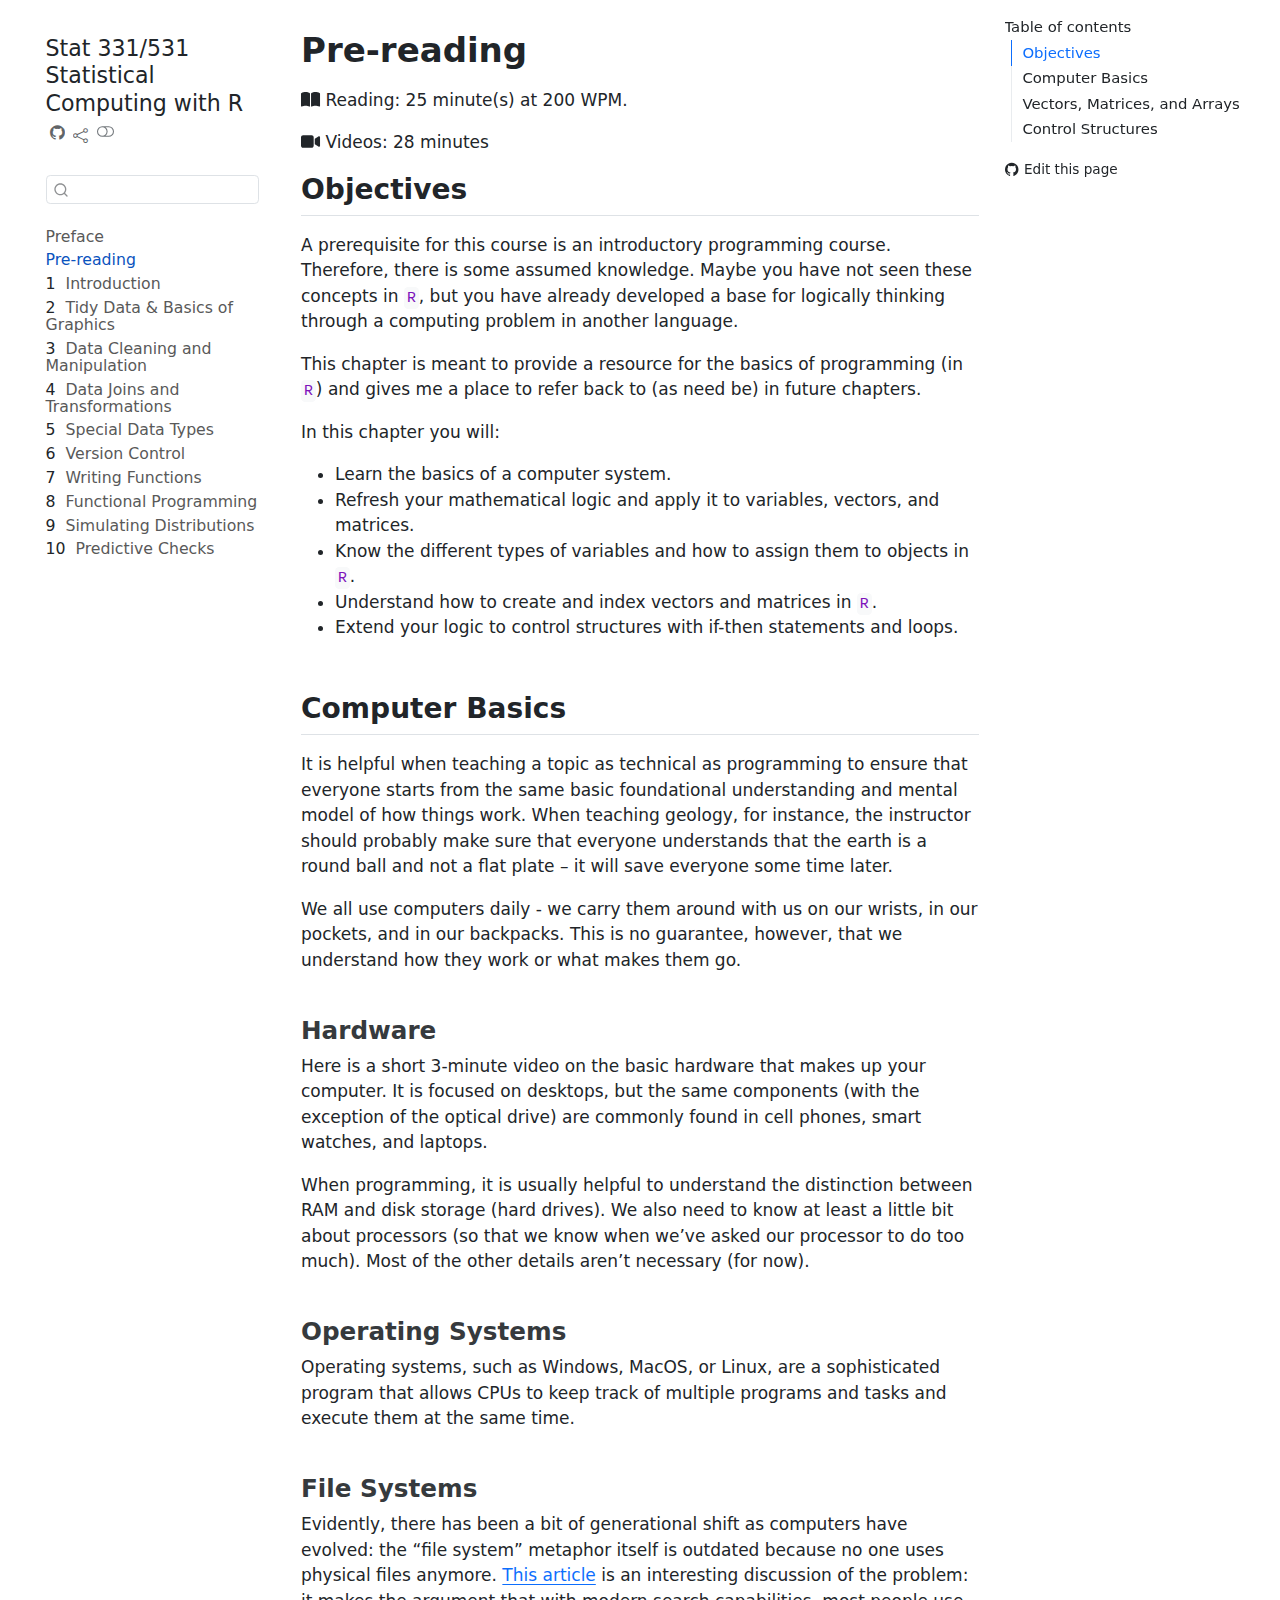
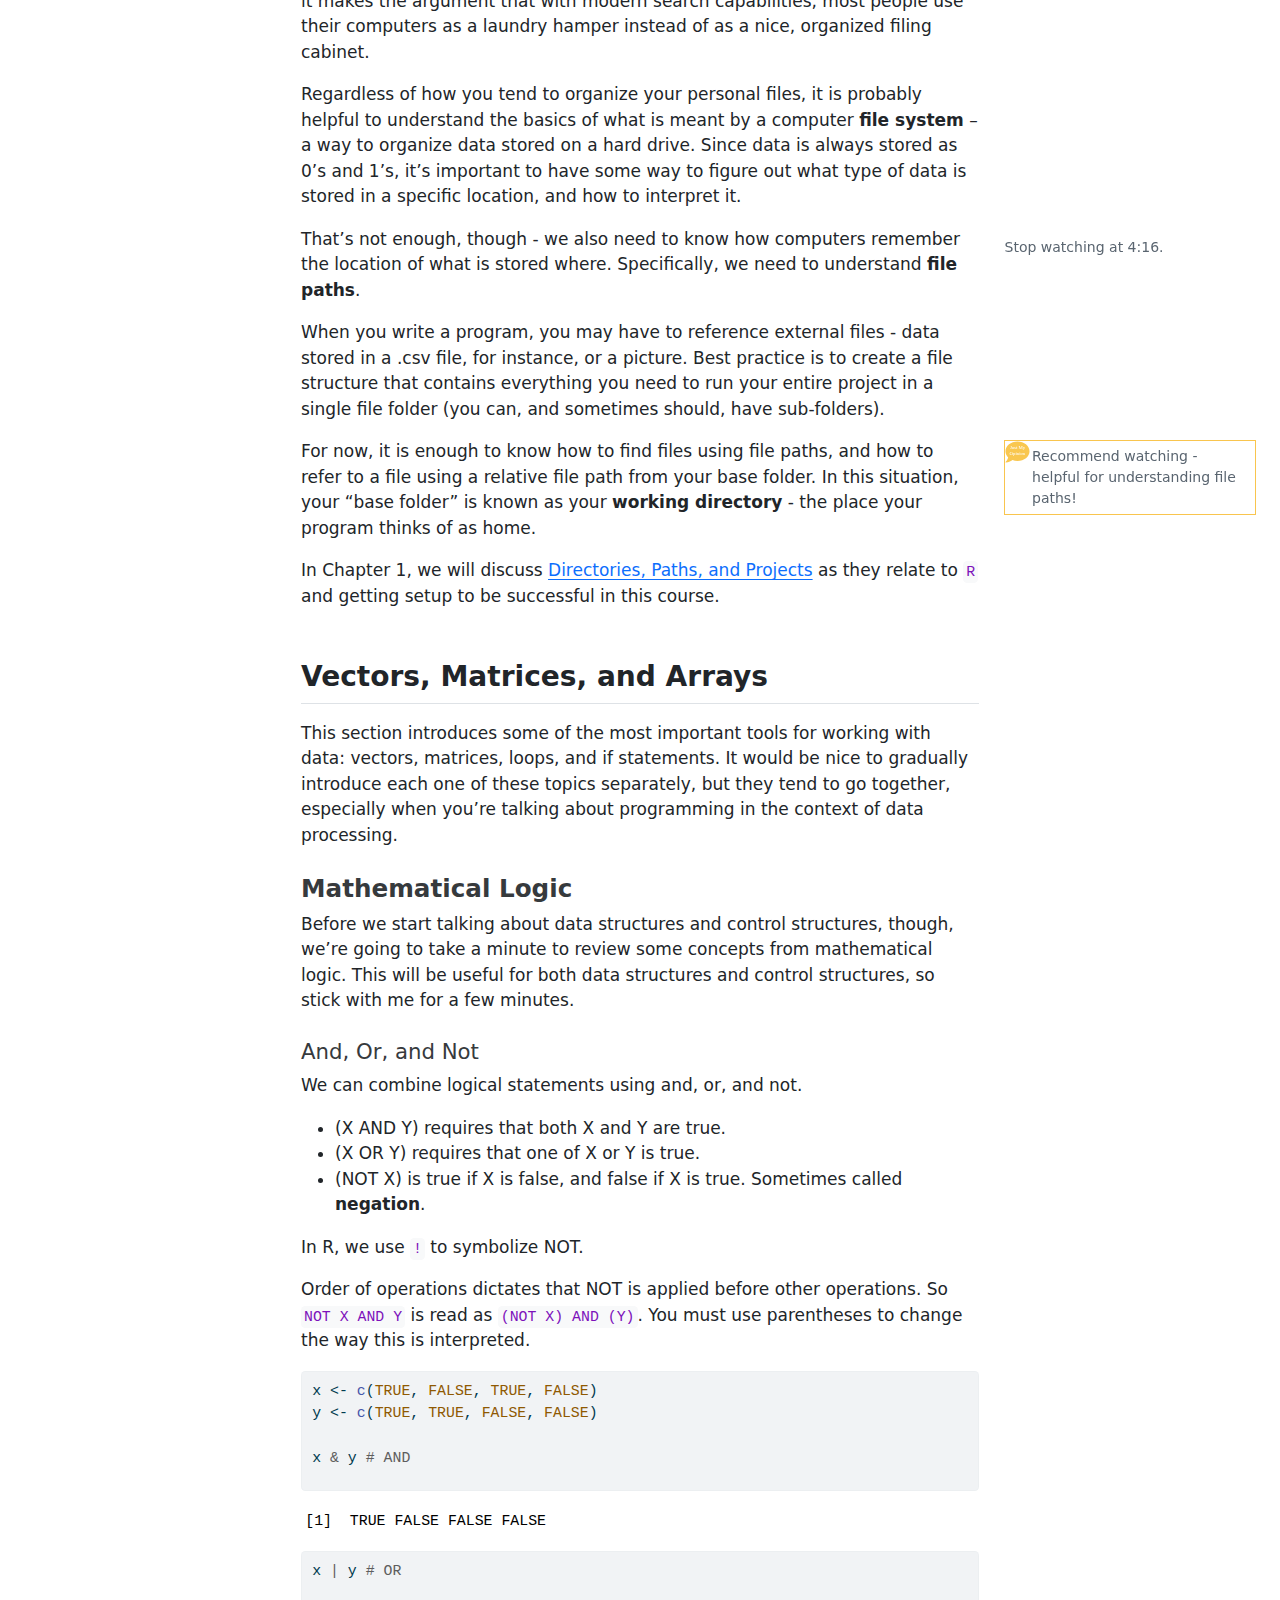
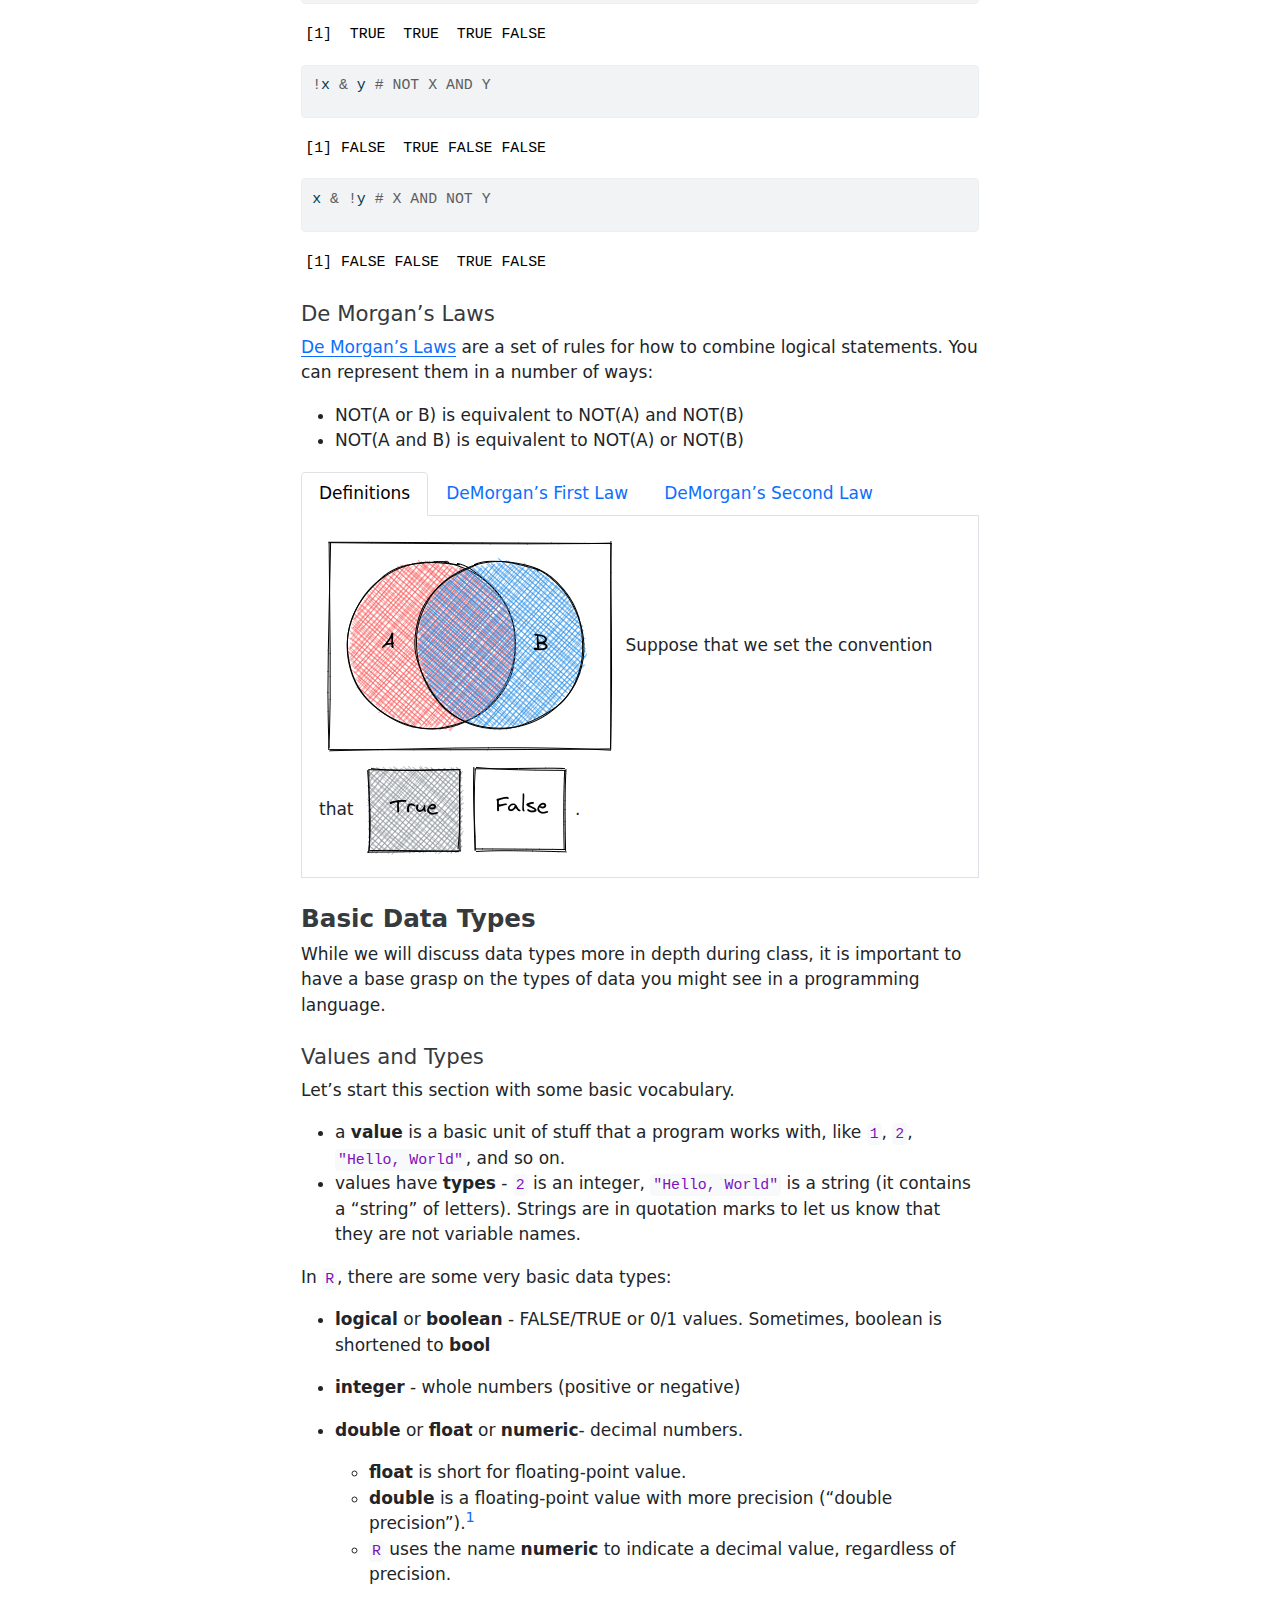
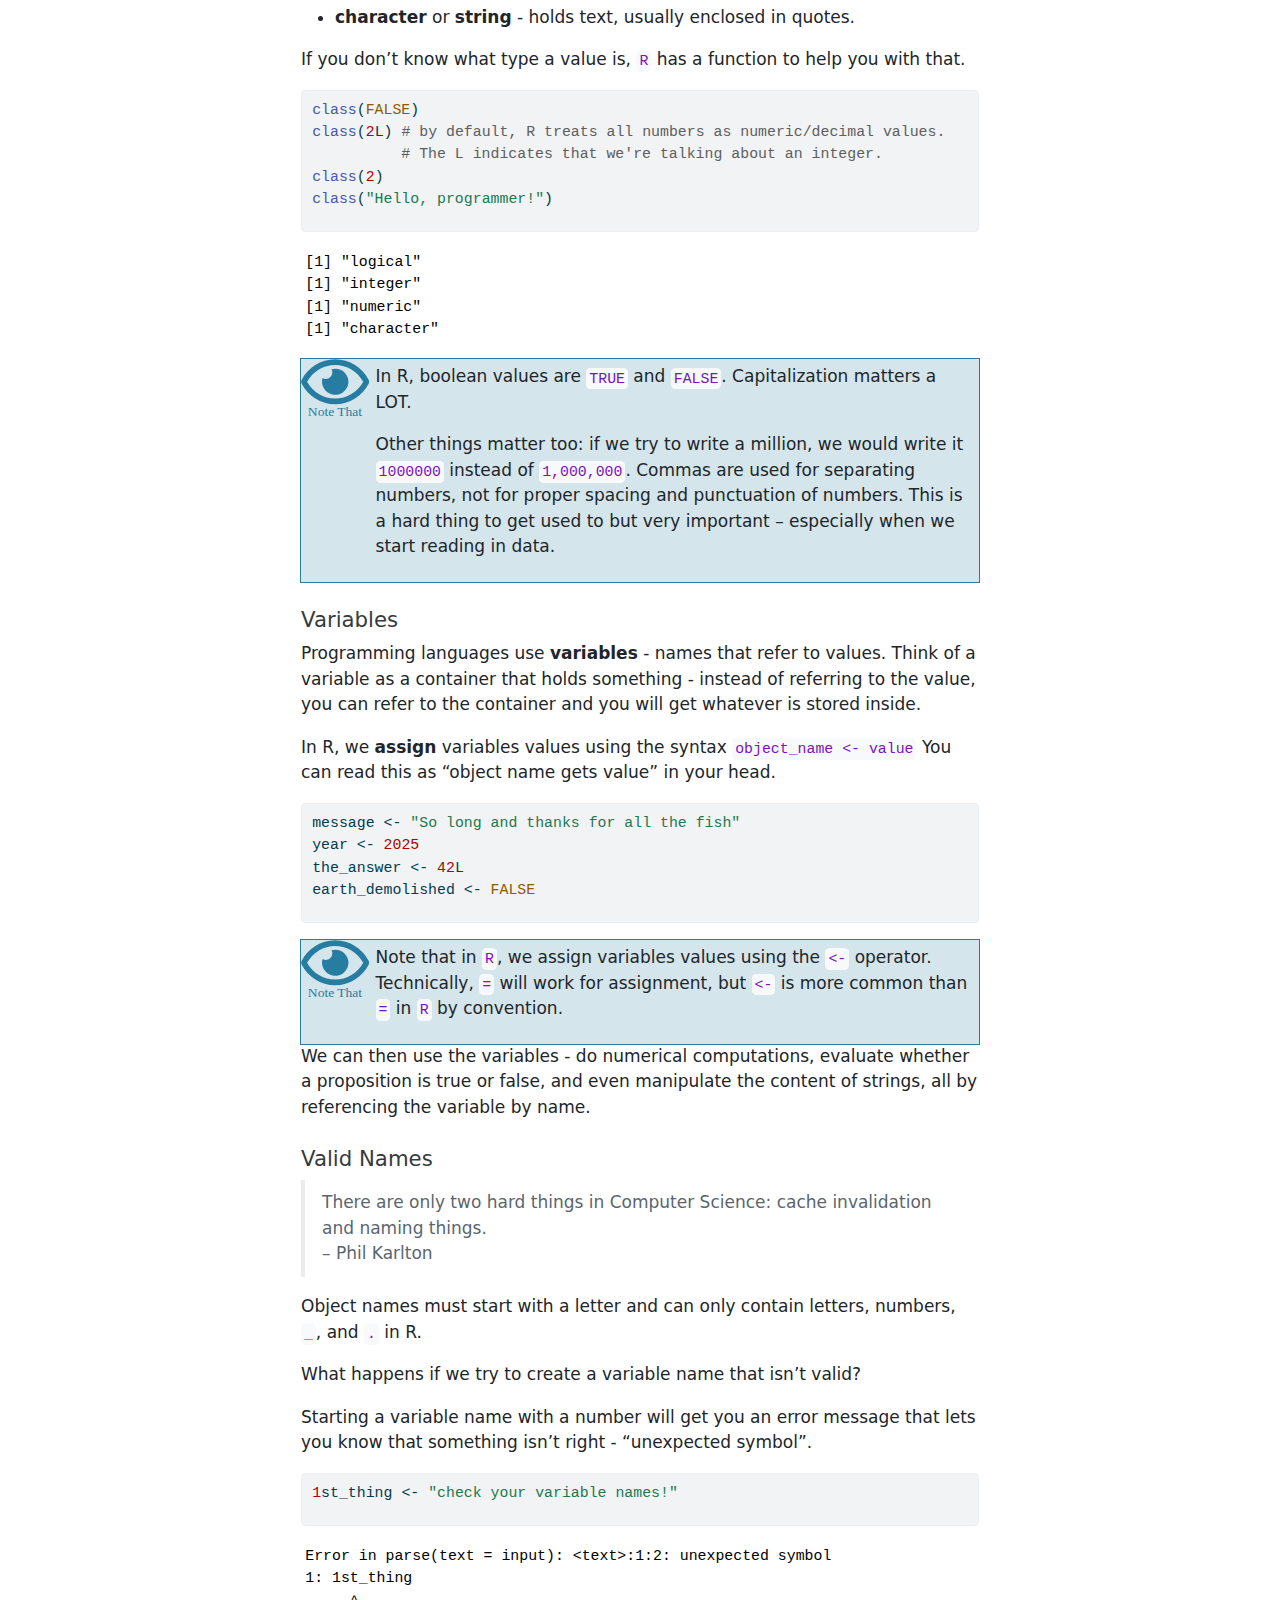
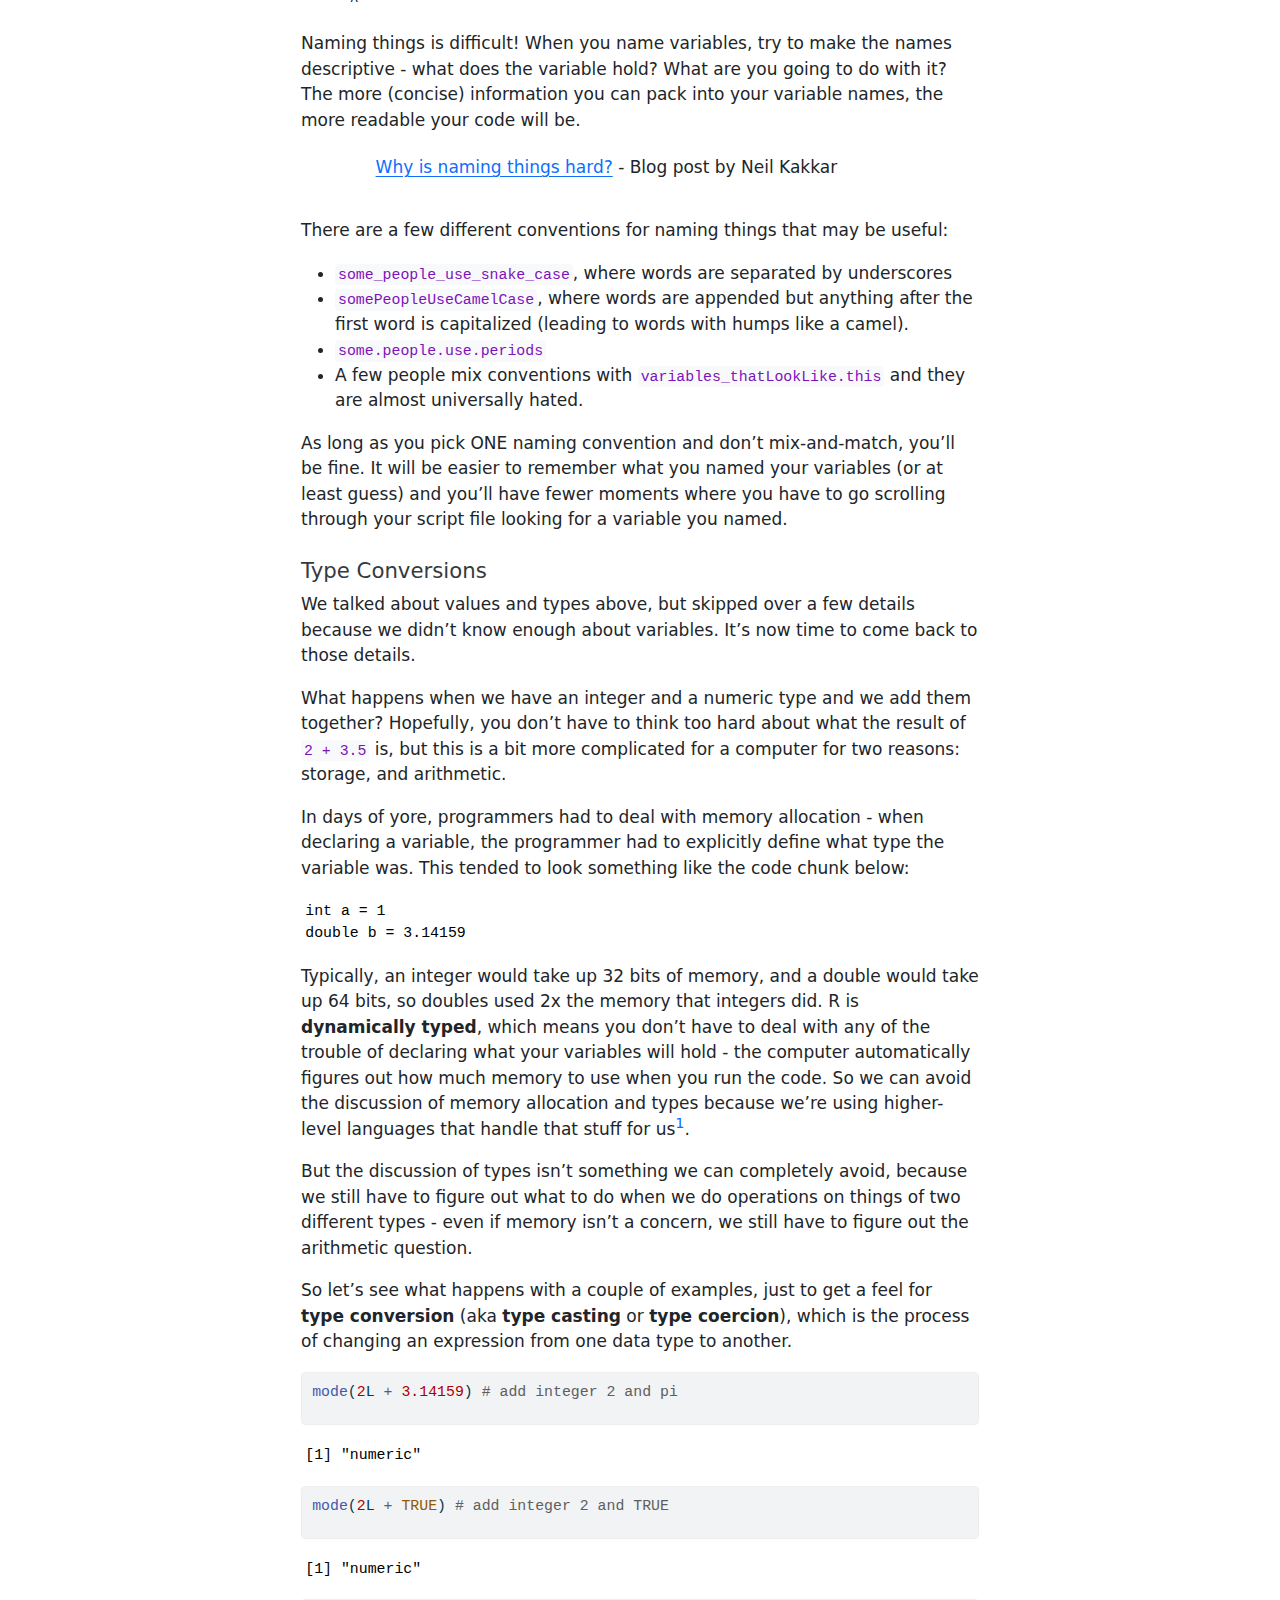
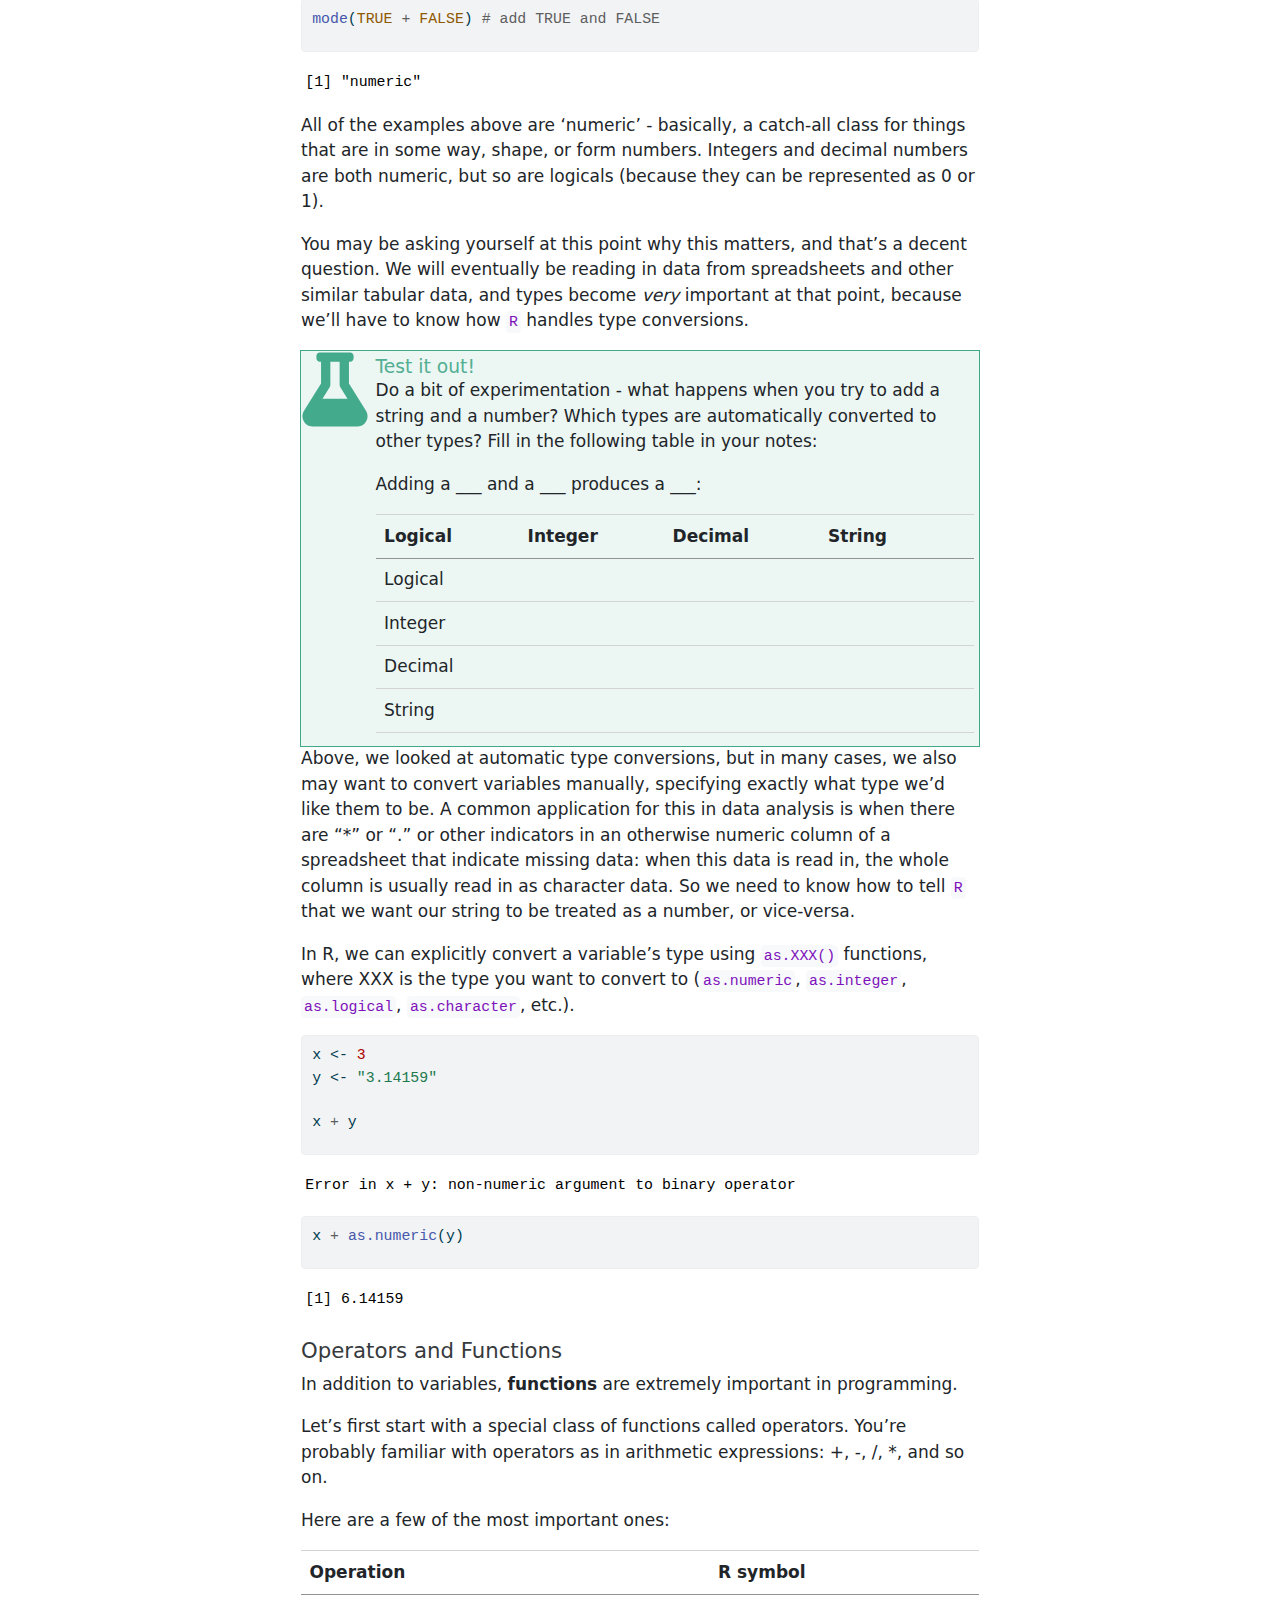
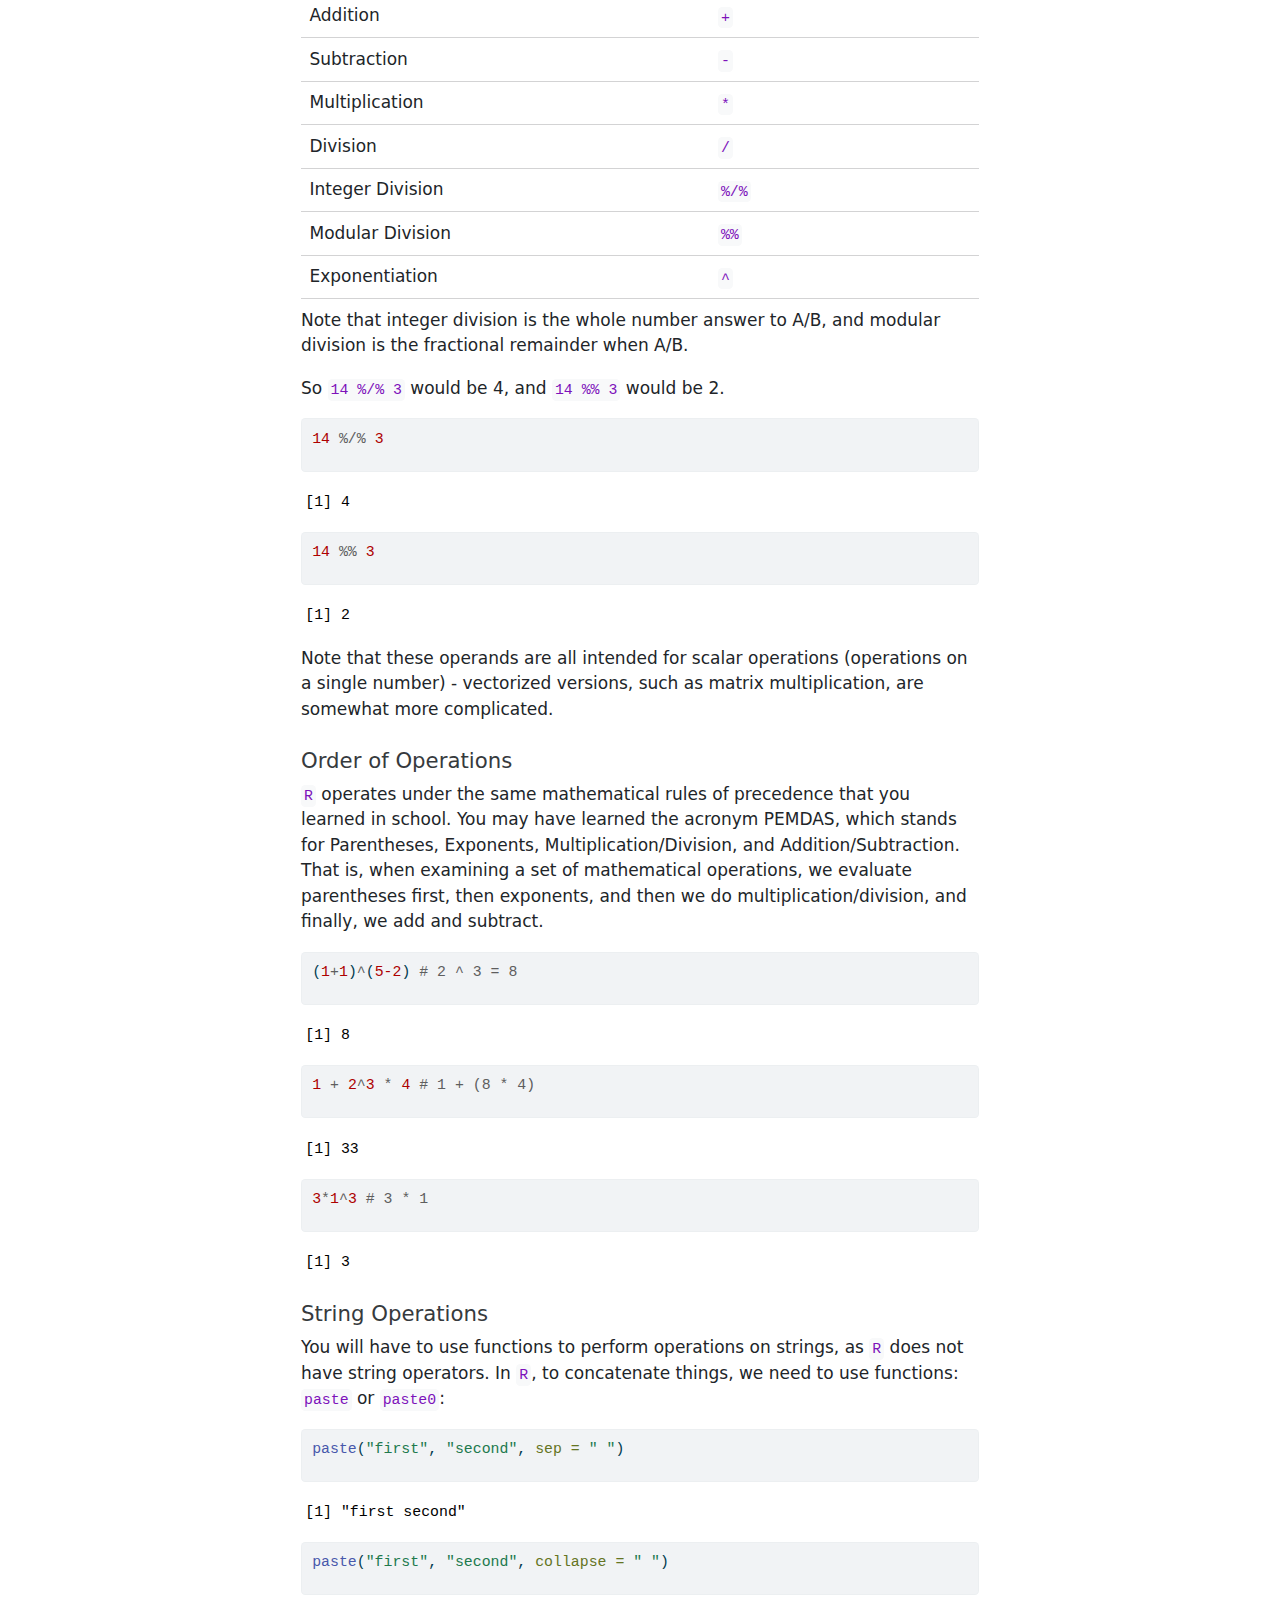
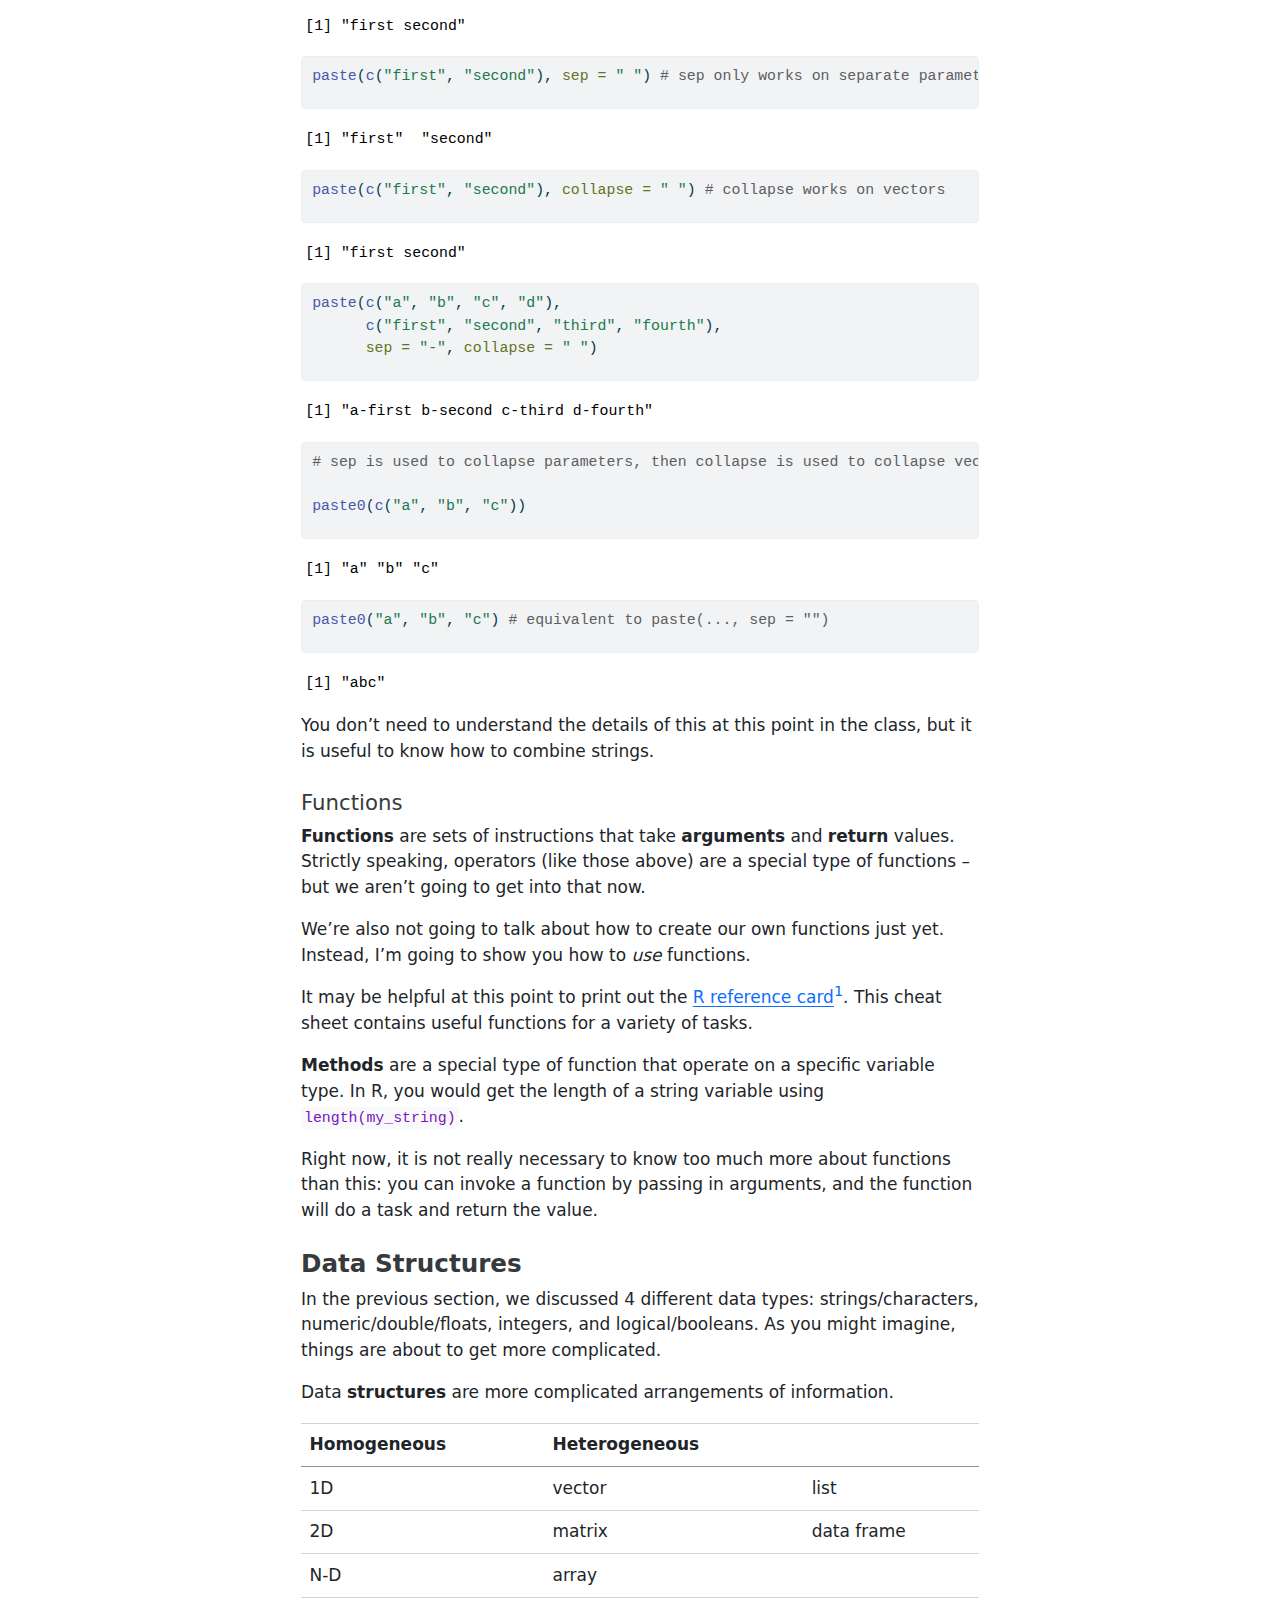
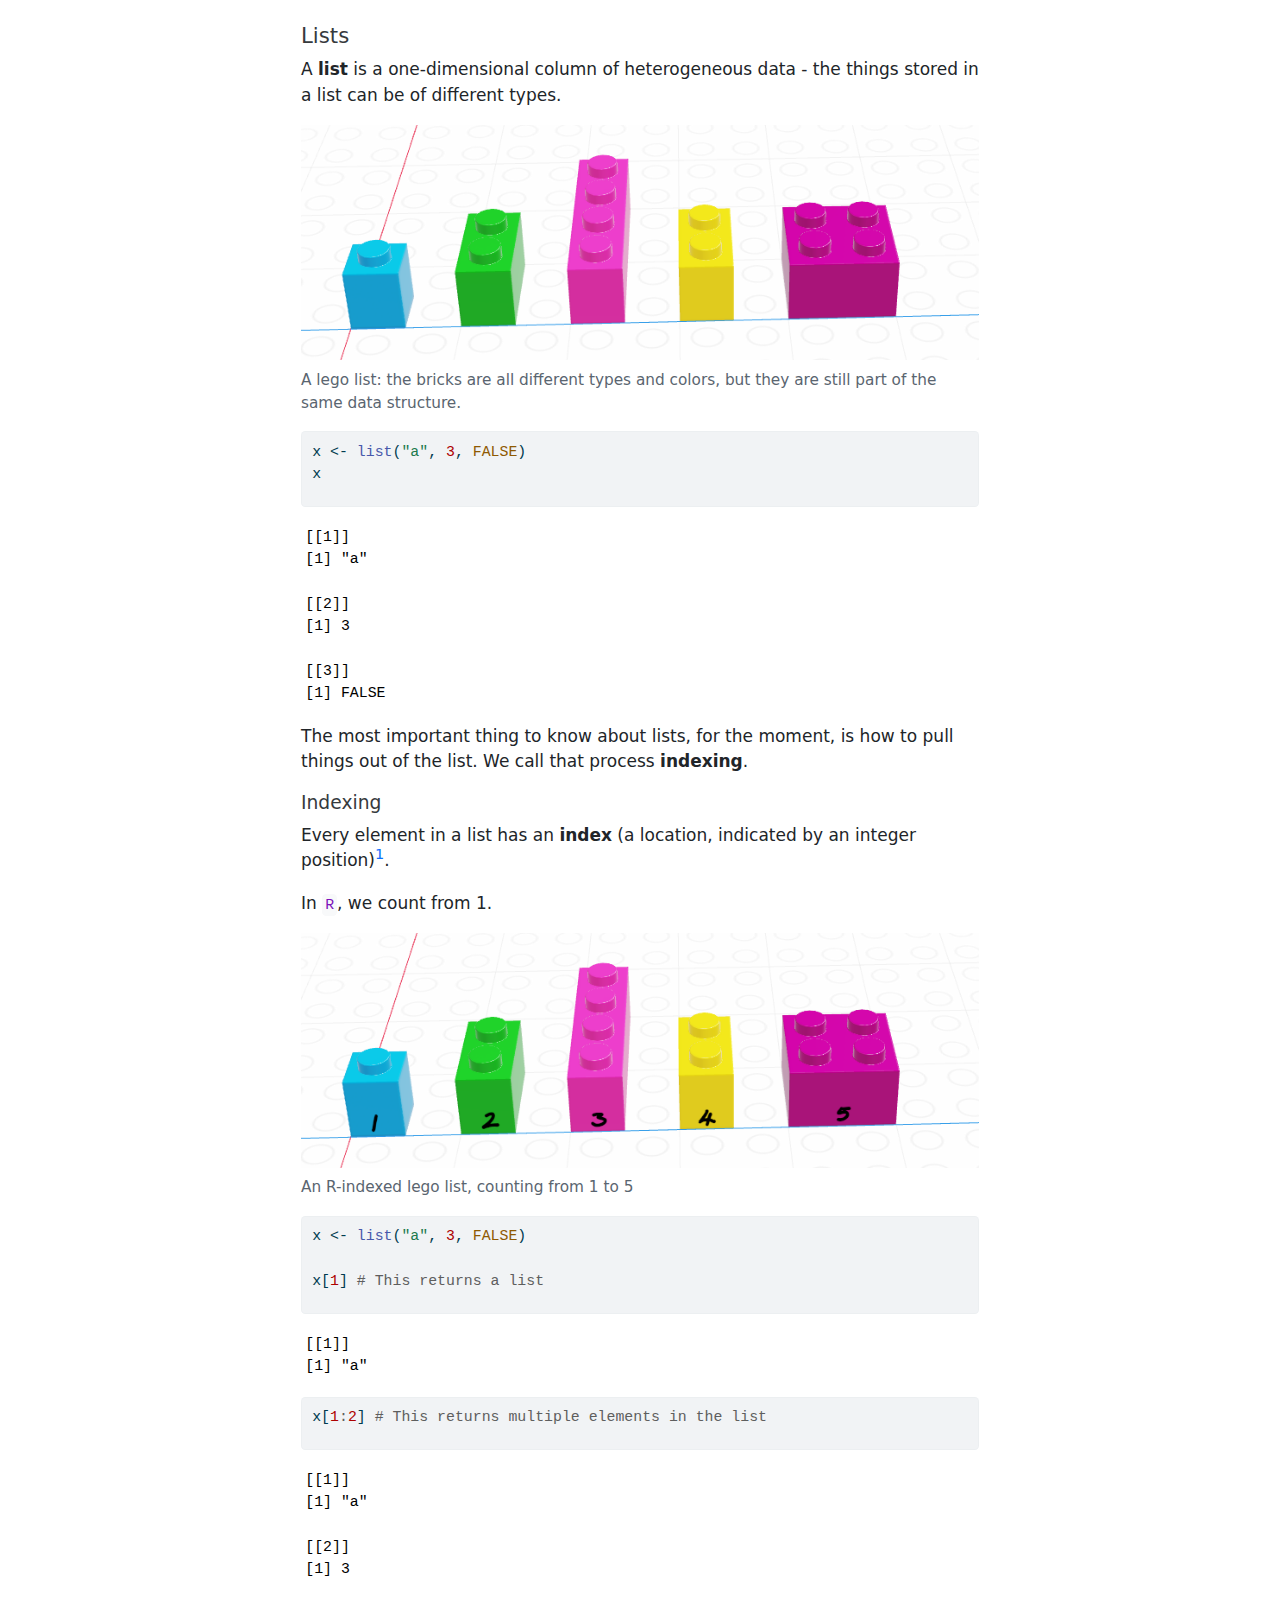
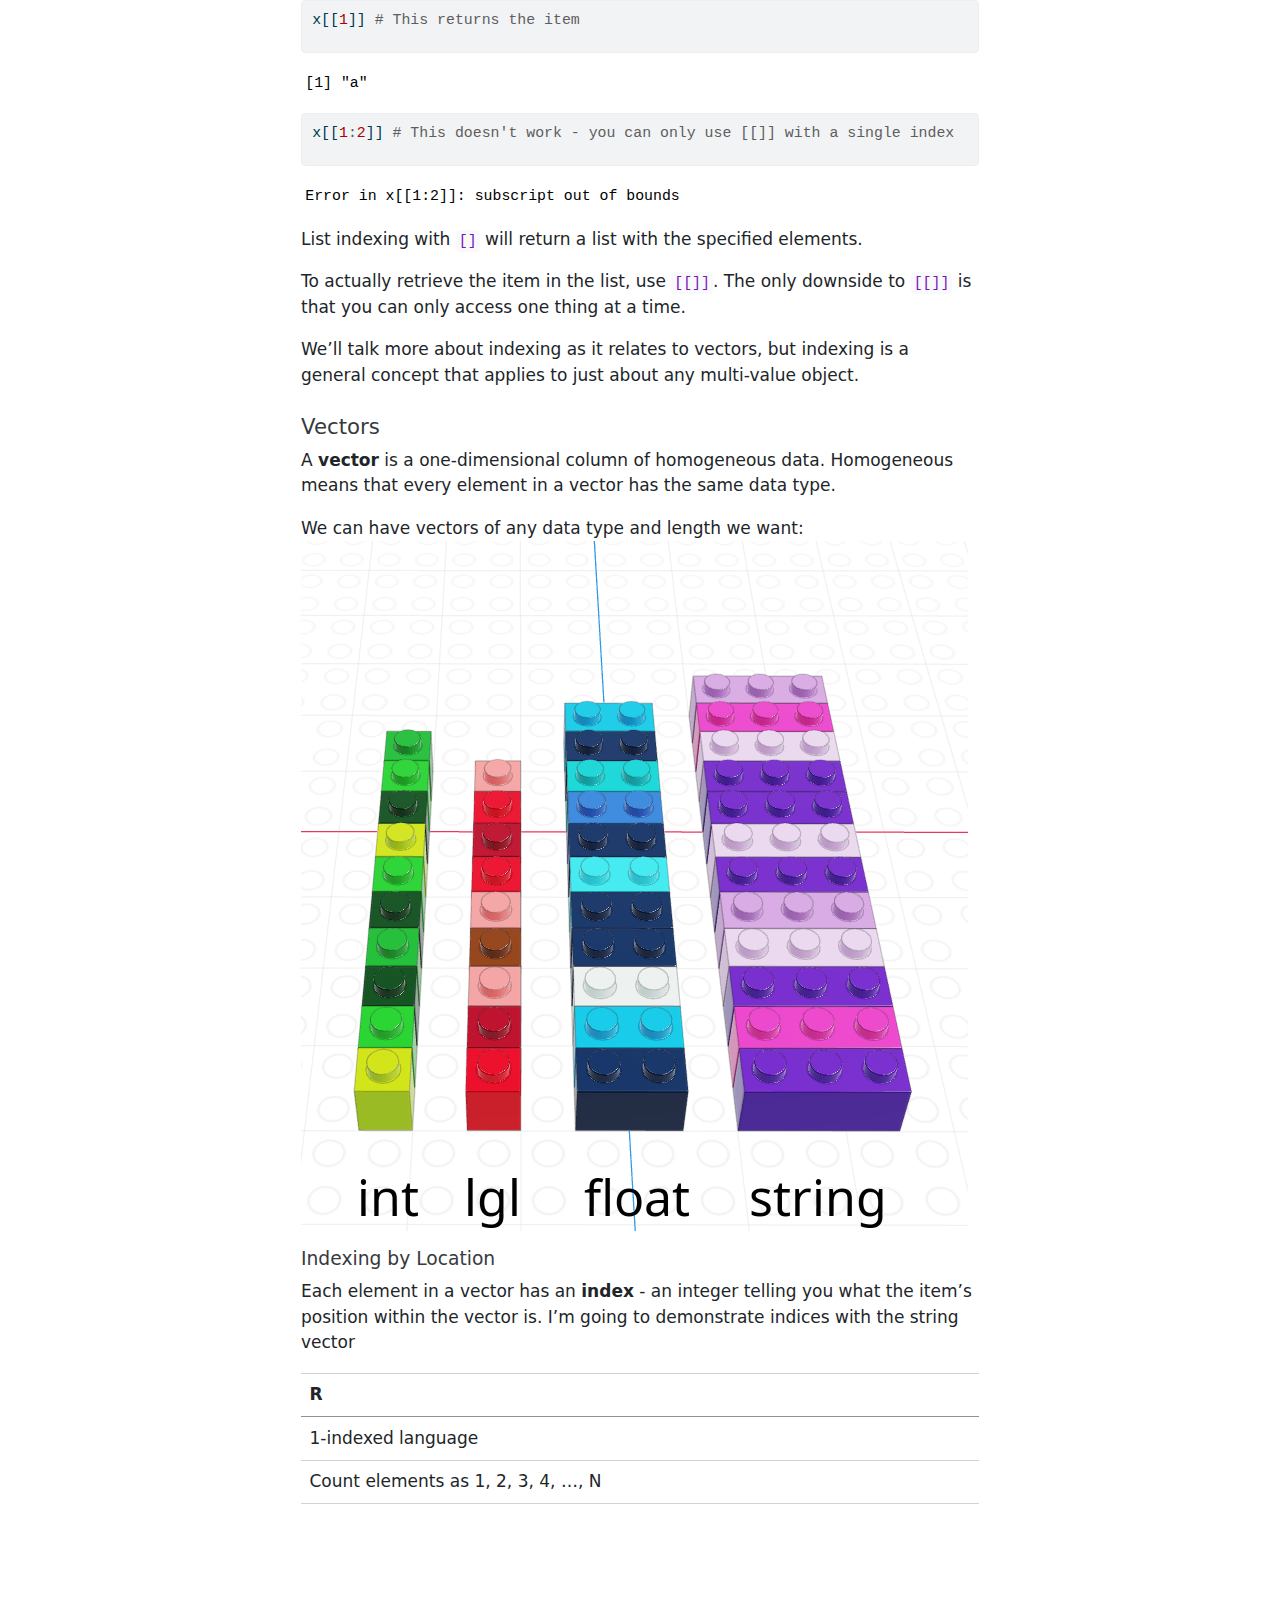
==== commit 102d8363: "re-rendering for faster loading" ====
--- a/docs/00-prereading.html
+++ b/docs/00-prereading.html
@@ -1,10 +1,13 @@
 <!DOCTYPE html>
 <html xmlns="http://www.w3.org/1999/xhtml" lang="en" xml:lang="en"><head>
-<meta http-equiv="Content-Type" content="text/html; charset=UTF-8">
+
 <meta charset="utf-8">
-<meta name="generator" content="quarto-1.3.450">
+<meta name="generator" content="quarto-1.6.40">
+
 <meta name="viewport" content="width=device-width, initial-scale=1.0, user-scalable=yes">
-<title>Stat 331/531 Statistical Computing with R - Pre-reading</title>
+
+
+<title>Pre-reading – Stat 331/531 Statistical Computing with R</title>
 <style>
 code{white-space: pre-wrap;}
 span.smallcaps{font-variant: small-caps;}
@@ -19,7 +22,7 @@
 }
 /* CSS for syntax highlighting */
 pre > code.sourceCode { white-space: pre; position: relative; }
-pre > code.sourceCode > span { display: inline-block; line-height: 1.25; }
+pre > code.sourceCode > span { line-height: 1.25; }
 pre > code.sourceCode > span:empty { height: 1.2em; }
 .sourceCode { overflow: visible; }
 code.sourceCode > span { color: inherit; text-decoration: inherit; }
@@ -30,7 +33,7 @@
 }
 @media print {
 pre > code.sourceCode { white-space: pre-wrap; }
-pre > code.sourceCode > span { text-indent: -5em; padding-left: 5em; }
+pre > code.sourceCode > span { display: inline-block; text-indent: -5em; padding-left: 5em; }
 }
 pre.numberSource code
   { counter-reset: source-line 0; }
@@ -52,6 +55,7 @@
 pre > code.sourceCode > span > a:first-child::before { text-decoration: underline; }
 }
 </style>
+
 
 <script src="site_libs/quarto-nav/quarto-nav.js"></script>
 <script src="site_libs/quarto-nav/headroom.min.js"></script>
@@ -67,19 +71,26 @@
 <script src="site_libs/quarto-html/tippy.umd.min.js"></script>
 <script src="site_libs/quarto-html/anchor.min.js"></script>
 <link href="site_libs/quarto-html/tippy.css" rel="stylesheet">
-<link href="site_libs/quarto-html/quarto-syntax-highlighting.css" rel="stylesheet" class="quarto-color-scheme" id="quarto-text-highlighting-styles">
-<link href="site_libs/quarto-html/quarto-syntax-highlighting-dark.css" rel="prefetch" class="quarto-color-scheme quarto-color-alternate" id="quarto-text-highlighting-styles">
+<link href="site_libs/quarto-html/quarto-syntax-highlighting-549806ee2085284f45b00abea8c6df48.css" rel="stylesheet" class="quarto-color-scheme" id="quarto-text-highlighting-styles">
+<link href="site_libs/quarto-html/quarto-syntax-highlighting-dark-8ea72dc5fed832574809a9c94082fbbb.css" rel="prefetch" class="quarto-color-scheme quarto-color-alternate" id="quarto-text-highlighting-styles">
 <script src="site_libs/bootstrap/bootstrap.min.js"></script>
 <link href="site_libs/bootstrap/bootstrap-icons.css" rel="stylesheet">
-<link href="site_libs/bootstrap/bootstrap.min.css" rel="stylesheet" class="quarto-color-scheme" id="quarto-bootstrap" data-mode="light">
-<link href="site_libs/bootstrap/bootstrap-dark.min.css" rel="prefetch" class="quarto-color-scheme quarto-color-alternate" id="quarto-bootstrap" data-mode="dark">
-<link href="site_libs/quarto-contrib/line-highlight-1.0.0/line-highlight.css" rel="stylesheet"><script id="quarto-search-options" type="application/json">{
+<link href="site_libs/bootstrap/bootstrap-32dee248df1cfa0041543c586c7ed09c.min.css" rel="stylesheet" append-hash="true" class="quarto-color-scheme" id="quarto-bootstrap" data-mode="light">
+<link href="site_libs/bootstrap/bootstrap-dark-6eb86e081c92c5d01c7afa1be8d32804.min.css" rel="prefetch" append-hash="true" class="quarto-color-scheme quarto-color-alternate" id="quarto-bootstrap" data-mode="dark">
+<link href="site_libs/quarto-contrib/line-highlight-1.0.0/line-highlight.css" rel="stylesheet">
+<script id="quarto-search-options" type="application/json">{
   "location": "sidebar",
   "copy-button": false,
   "collapse-after": 3,
   "panel-placement": "start",
   "type": "textbox",
-  "limit": 20,
+  "limit": 50,
+  "keyboard-shortcut": [
+    "f",
+    "/",
+    "s"
+  ],
+  "show-item-context": false,
   "language": {
     "search-no-results-text": "No results",
     "search-matching-documents-text": "matching documents",
@@ -88,58 +99,98 @@
     "search-more-match-text": "more match in this document",
     "search-more-matches-text": "more matches in this document",
     "search-clear-button-title": "Clear",
+    "search-text-placeholder": "",
     "search-detached-cancel-button-title": "Cancel",
     "search-submit-button-title": "Submit",
     "search-label": "Search"
   }
-}</script><link href="site_libs/font-awesome-6.4.2/css/all.min.css" rel="stylesheet">
+}</script>
+<link href="site_libs/font-awesome-6.4.2/css/all.min.css" rel="stylesheet">
 <link href="site_libs/font-awesome-6.4.2/css/v4-shims.min.css" rel="stylesheet">
-<script src="https://polyfill.io/v3/polyfill.min.js?features=es6"></script><script src="https://cdn.jsdelivr.net/npm/mathjax@3/es5/tex-chtml-full.js" type="text/javascript"></script><link rel="stylesheet" href="style.css">
+
+  <script src="https://cdnjs.cloudflare.com/polyfill/v3/polyfill.min.js?features=es6"></script>
+  <script src="https://cdn.jsdelivr.net/npm/mathjax@3/es5/tex-chtml-full.js" type="text/javascript"></script>
+
+<script type="text/javascript">
+const typesetMath = (el) => {
+  if (window.MathJax) {
+    // MathJax Typeset
+    window.MathJax.typeset([el]);
+  } else if (window.katex) {
+    // KaTeX Render
+    var mathElements = el.getElementsByClassName("math");
+    var macros = [];
+    for (var i = 0; i < mathElements.length; i++) {
+      var texText = mathElements[i].firstChild;
+      if (mathElements[i].tagName == "SPAN") {
+        window.katex.render(texText.data, mathElements[i], {
+          displayMode: mathElements[i].classList.contains('display'),
+          throwOnError: false,
+          macros: macros,
+          fleqn: false
+        });
+      }
+    }
+  }
+}
+window.Quarto = {
+  typesetMath
+};
+</script>
+
+<link rel="stylesheet" href="style.css">
 </head>
+
 <body class="nav-sidebar floating slimcontent">
 
 <div id="quarto-search-results"></div>
-  <header id="quarto-header" class="headroom fixed-top"><nav class="quarto-secondary-nav"><div class="container-fluid d-flex">
-      <button type="button" class="quarto-btn-toggle btn" data-bs-toggle="collapse" data-bs-target="#quarto-sidebar,#quarto-sidebar-glass" aria-controls="quarto-sidebar" aria-expanded="false" aria-label="Toggle sidebar navigation" onclick="if (window.quartoToggleHeadroom) { window.quartoToggleHeadroom(); }">
+  <header id="quarto-header" class="headroom fixed-top">
+  <nav class="quarto-secondary-nav">
+    <div class="container-fluid d-flex">
+      <button type="button" class="quarto-btn-toggle btn" data-bs-toggle="collapse" role="button" data-bs-target=".quarto-sidebar-collapse-item" aria-controls="quarto-sidebar" aria-expanded="false" aria-label="Toggle sidebar navigation" onclick="if (window.quartoToggleHeadroom) { window.quartoToggleHeadroom(); }">
         <i class="bi bi-layout-text-sidebar-reverse"></i>
       </button>
-      <nav class="quarto-page-breadcrumbs" aria-label="breadcrumb"><ol class="breadcrumb"><li class="breadcrumb-item"><a href="./00-prereading.html">Pre-reading</a></li></ol></nav>
-      <a class="flex-grow-1" role="button" data-bs-toggle="collapse" data-bs-target="#quarto-sidebar,#quarto-sidebar-glass" aria-controls="quarto-sidebar" aria-expanded="false" aria-label="Toggle sidebar navigation" onclick="if (window.quartoToggleHeadroom) { window.quartoToggleHeadroom(); }">      
-      </a>
-      <button type="button" class="btn quarto-search-button" aria-label="" onclick="window.quartoOpenSearch();">
+        <nav class="quarto-page-breadcrumbs" aria-label="breadcrumb"><ol class="breadcrumb"><li class="breadcrumb-item"><a href="./00-prereading.html">Pre-reading</a></li></ol></nav>
+        <a class="flex-grow-1" role="navigation" data-bs-toggle="collapse" data-bs-target=".quarto-sidebar-collapse-item" aria-controls="quarto-sidebar" aria-expanded="false" aria-label="Toggle sidebar navigation" onclick="if (window.quartoToggleHeadroom) { window.quartoToggleHeadroom(); }">      
+        </a>
+      <button type="button" class="btn quarto-search-button" aria-label="Search" onclick="window.quartoOpenSearch();">
         <i class="bi bi-search"></i>
       </button>
     </div>
-  </nav></header><!-- content --><div id="quarto-content" class="quarto-container page-columns page-rows-contents page-layout-article">
+  </nav>
+</header>
+<!-- content -->
+<div id="quarto-content" class="quarto-container page-columns page-rows-contents page-layout-article">
 <!-- sidebar -->
-  <nav id="quarto-sidebar" class="sidebar collapse collapse-horizontal sidebar-navigation floating overflow-auto"><div class="pt-lg-2 mt-2 text-left sidebar-header">
+  <nav id="quarto-sidebar" class="sidebar collapse collapse-horizontal quarto-sidebar-collapse-item sidebar-navigation floating overflow-auto">
+    <div class="pt-lg-2 mt-2 text-left sidebar-header">
     <div class="sidebar-title mb-0 py-0">
       <a href="./">Stat 331/531 Statistical Computing with R</a> 
         <div class="sidebar-tools-main tools-wide">
-    <a href="https://github.com/earobinson95/stat331-calpoly-text" rel="" title="Source Code" class="quarto-navigation-tool px-1" aria-label="Source Code"><i class="bi bi-github"></i></a>
+    <a href="https://github.com/earobinson95/stat331-calpoly-text" title="Source Code" class="quarto-navigation-tool px-1" aria-label="Source Code"><i class="bi bi-github"></i></a>
     <div class="dropdown">
-      <a href="" title="Share" id="quarto-navigation-tool-dropdown-0" class="quarto-navigation-tool dropdown-toggle px-1" data-bs-toggle="dropdown" aria-expanded="false" aria-label="Share"><i class="bi bi-share"></i></a>
+      <a href="" title="Share" id="quarto-navigation-tool-dropdown-0" class="quarto-navigation-tool dropdown-toggle px-1" data-bs-toggle="dropdown" aria-expanded="false" role="link" aria-label="Share"><i class="bi bi-share"></i></a>
       <ul class="dropdown-menu" aria-labelledby="quarto-navigation-tool-dropdown-0">
-<li>
-            <a class="dropdown-item sidebar-tools-main-item" href="https://twitter.com/intent/tweet?url=%7Curl%7C">
-              <i class="bi bi-bi-twitter pe-1"></i>
+          <li>
+            <a class="dropdown-item sidebar-tools-main-item" href="https://twitter.com/intent/tweet?url=|url|">
+              <i class="bi bi-twitter pe-1"></i>
             Twitter
             </a>
           </li>
           <li>
-            <a class="dropdown-item sidebar-tools-main-item" href="https://www.facebook.com/sharer/sharer.php?u=%7Curl%7C">
-              <i class="bi bi-bi-facebook pe-1"></i>
+            <a class="dropdown-item sidebar-tools-main-item" href="https://www.facebook.com/sharer/sharer.php?u=|url|">
+              <i class="bi bi-facebook pe-1"></i>
             Facebook
             </a>
           </li>
           <li>
-            <a class="dropdown-item sidebar-tools-main-item" href="https://www.linkedin.com/sharing/share-offsite/?url=%7Curl%7C">
-              <i class="bi bi-bi-linkedin pe-1"></i>
+            <a class="dropdown-item sidebar-tools-main-item" href="https://www.linkedin.com/sharing/share-offsite/?url=|url|">
+              <i class="bi bi-linkedin pe-1"></i>
             LinkedIn
             </a>
           </li>
       </ul>
-</div>
+    </div>
   <a href="" class="quarto-color-scheme-toggle quarto-navigation-tool  px-1" onclick="window.quartoToggleColorScheme(); return false;" title="Toggle dark mode"><i class="bi"></i></a>
 </div>
     </div>
@@ -151,7 +202,7 @@
         </div>
     <div class="sidebar-menu-container"> 
     <ul class="list-unstyled mt-1">
-<li class="sidebar-item">
+        <li class="sidebar-item">
   <div class="sidebar-item-container"> 
   <a href="./index.html" class="sidebar-item-text sidebar-link">
  <span class="menu-text">Preface</span></a>
@@ -224,43 +275,43 @@
   </div>
 </li>
     </ul>
-</div>
-</nav><div id="quarto-sidebar-glass" data-bs-toggle="collapse" data-bs-target="#quarto-sidebar,#quarto-sidebar-glass"></div>
+    </div>
+</nav>
+<div id="quarto-sidebar-glass" class="quarto-sidebar-collapse-item" data-bs-toggle="collapse" data-bs-target=".quarto-sidebar-collapse-item"></div>
 <!-- margin-sidebar -->
     <div id="quarto-margin-sidebar" class="sidebar margin-sidebar">
-        <nav id="TOC" role="doc-toc" class="toc-active"><h2 id="toc-title">Table of contents</h2>
+        <nav id="TOC" role="doc-toc" class="toc-active">
+    <h2 id="toc-title">Table of contents</h2>
    
   <ul>
-<li><a href="#ch0-objectives" id="toc-ch0-objectives" class="nav-link active" data-scroll-target="#ch0-objectives">Objectives</a></li>
-  <li>
-<a href="#computer-basics" id="toc-computer-basics" class="nav-link" data-scroll-target="#computer-basics">Computer Basics</a>
+  <li><a href="#ch0-objectives" id="toc-ch0-objectives" class="nav-link active" data-scroll-target="#ch0-objectives">Objectives</a></li>
+  <li><a href="#computer-basics" id="toc-computer-basics" class="nav-link" data-scroll-target="#computer-basics">Computer Basics</a>
   <ul class="collapse">
-<li><a href="#hardware" id="toc-hardware" class="nav-link" data-scroll-target="#hardware">Hardware</a></li>
+  <li><a href="#hardware" id="toc-hardware" class="nav-link" data-scroll-target="#hardware">Hardware</a></li>
   <li><a href="#operating-systems" id="toc-operating-systems" class="nav-link" data-scroll-target="#operating-systems">Operating Systems</a></li>
   <li><a href="#file-systems" id="toc-file-systems" class="nav-link" data-scroll-target="#file-systems">File Systems</a></li>
-  </ul>
-</li>
-  <li>
-<a href="#vectors-matrices-and-arrays" id="toc-vectors-matrices-and-arrays" class="nav-link" data-scroll-target="#vectors-matrices-and-arrays">Vectors, Matrices, and Arrays</a>
+  </ul></li>
+  <li><a href="#vectors-matrices-and-arrays" id="toc-vectors-matrices-and-arrays" class="nav-link" data-scroll-target="#vectors-matrices-and-arrays">Vectors, Matrices, and Arrays</a>
   <ul class="collapse">
-<li><a href="#mathematical-logic" id="toc-mathematical-logic" class="nav-link" data-scroll-target="#mathematical-logic">Mathematical Logic</a></li>
+  <li><a href="#mathematical-logic" id="toc-mathematical-logic" class="nav-link" data-scroll-target="#mathematical-logic">Mathematical Logic</a></li>
   <li><a href="#basic-data-types" id="toc-basic-data-types" class="nav-link" data-scroll-target="#basic-data-types">Basic Data Types</a></li>
   <li><a href="#data-structures" id="toc-data-structures" class="nav-link" data-scroll-target="#data-structures">Data Structures</a></li>
   <li><a href="#matrices" id="toc-matrices" class="nav-link" data-scroll-target="#matrices">Matrices</a></li>
   <li><a href="#arrays" id="toc-arrays" class="nav-link" data-scroll-target="#arrays">Arrays</a></li>
+  </ul></li>
+  <li><a href="#control-structures" id="toc-control-structures" class="nav-link" data-scroll-target="#control-structures">Control Structures</a>
+  <ul class="collapse">
+  <li><a href="#conditional-statements" id="toc-conditional-statements" class="nav-link" data-scroll-target="#conditional-statements">Conditional Statements</a></li>
+  <li><a href="#prereading-loops" id="toc-prereading-loops" class="nav-link" data-scroll-target="#prereading-loops">Loops</a></li>
+  </ul></li>
   </ul>
-</li>
-  <li>
-<a href="#control-structures" id="toc-control-structures" class="nav-link" data-scroll-target="#control-structures">Control Structures</a>
-  <ul class="collapse">
-<li><a href="#conditional-statements" id="toc-conditional-statements" class="nav-link" data-scroll-target="#conditional-statements">Conditional Statements</a></li>
-  <li><a href="#prereading-loops" id="toc-prereading-loops" class="nav-link" data-scroll-target="#prereading-loops">Loops</a></li>
-  </ul>
-</li>
-  </ul><div class="toc-actions"><div><i class="bi bi-github"></i></div><div class="action-links"><p><a href="https://github.com/earobinson95/stat331-calpoly-text/edit/main/00-prereading.qmd" class="toc-action">Edit this page</a></p></div></div></nav>
+<div class="toc-actions"><ul><li><a href="https://github.com/earobinson95/stat331-calpoly-text/edit/main/00-prereading.qmd" class="toc-action"><i class="bi bi-github"></i>Edit this page</a></li></ul></div></nav>
     </div>
 <!-- main -->
-<main class="content page-columns page-full" id="quarto-document-content"><header id="title-block-header" class="quarto-title-block default"><div class="quarto-title">
+<main class="content page-columns page-full" id="quarto-document-content">
+
+<header id="title-block-header" class="quarto-title-block default">
+<div class="quarto-title">
 <h1 class="title">Pre-reading</h1>
 </div>
 
@@ -274,9 +325,14 @@
   </div>
   
 
-</header><p><svg aria-hidden="true" role="img" viewbox="0 0 576 512" style="height:1em;width:1.12em;vertical-align:-0.125em;margin-left:auto;margin-right:auto;font-size:inherit;fill:currentColor;overflow:visible;position:relative;"><path d="M249.6 471.5c10.8 3.8 22.4-4.1 22.4-15.5V78.6c0-4.2-1.6-8.4-5-11C247.4 52 202.4 32 144 32C93.5 32 46.3 45.3 18.1 56.1C6.8 60.5 0 71.7 0 83.8V454.1c0 11.9 12.8 20.2 24.1 16.5C55.6 460.1 105.5 448 144 448c33.9 0 79 14 105.6 23.5zm76.8 0C353 462 398.1 448 432 448c38.5 0 88.4 12.1 119.9 22.6c11.3 3.8 24.1-4.6 24.1-16.5V83.8c0-12.1-6.8-23.3-18.1-27.6C529.7 45.3 482.5 32 432 32c-58.4 0-103.4 20-123 35.6c-3.3 2.6-5 6.8-5 11V456c0 11.4 11.7 19.3 22.4 15.5z"></path></svg> Reading: 25 minute(s) at 200 WPM.</p>
+
+</header>
+
+
+<p><svg aria-hidden="true" role="img" viewbox="0 0 576 512" style="height:1em;width:1.12em;vertical-align:-0.125em;margin-left:auto;margin-right:auto;font-size:inherit;fill:currentColor;overflow:visible;position:relative;"><path d="M249.6 471.5c10.8 3.8 22.4-4.1 22.4-15.5V78.6c0-4.2-1.6-8.4-5-11C247.4 52 202.4 32 144 32C93.5 32 46.3 45.3 18.1 56.1C6.8 60.5 0 71.7 0 83.8V454.1c0 11.9 12.8 20.2 24.1 16.5C55.6 460.1 105.5 448 144 448c33.9 0 79 14 105.6 23.5zm76.8 0C353 462 398.1 448 432 448c38.5 0 88.4 12.1 119.9 22.6c11.3 3.8 24.1-4.6 24.1-16.5V83.8c0-12.1-6.8-23.3-18.1-27.6C529.7 45.3 482.5 32 432 32c-58.4 0-103.4 20-123 35.6c-3.3 2.6-5 6.8-5 11V456c0 11.4 11.7 19.3 22.4 15.5z"></path></svg> Reading: 25 minute(s) at 200 WPM.</p>
 <p><svg aria-hidden="true" role="img" viewbox="0 0 576 512" style="height:1em;width:1.12em;vertical-align:-0.125em;margin-left:auto;margin-right:auto;font-size:inherit;fill:currentColor;overflow:visible;position:relative;"><path d="M0 128C0 92.7 28.7 64 64 64H320c35.3 0 64 28.7 64 64V384c0 35.3-28.7 64-64 64H64c-35.3 0-64-28.7-64-64V128zM559.1 99.8c10.4 5.6 16.9 16.4 16.9 28.2V384c0 11.8-6.5 22.6-16.9 28.2s-23 5-32.9-1.6l-96-64L416 337.1V320 192 174.9l14.2-9.5 96-64c9.8-6.5 22.4-7.2 32.9-1.6z"></path></svg> Videos: 28 minutes</p>
-<section id="ch0-objectives" class="level2 unnumbered"><h2 class="unnumbered anchored" data-anchor-id="ch0-objectives">Objectives</h2>
+<section id="ch0-objectives" class="level2 unnumbered">
+<h2 class="unnumbered anchored" data-anchor-id="ch0-objectives">Objectives</h2>
 <p>A prerequisite for this course is an introductory programming course. Therefore, there is some assumed knowledge. Maybe you have not seen these concepts in <code>R</code>, but you have already developed a base for logically thinking through a computing problem in another language.</p>
 <p>This chapter is meant to provide a resource for the basics of programming (in <code>R</code>) and gives me a place to refer back to (as need be) in future chapters.</p>
 <p>In this chapter you will:</p>
@@ -286,21 +342,29 @@
 <li>Know the different types of variables and how to assign them to objects in <code>R</code>.</li>
 <li>Understand how to create and index vectors and matrices in <code>R</code>.</li>
 <li>Extend your logic to control structures with if-then statements and loops.</li>
-</ul></section><section id="computer-basics" class="level2 page-columns page-full"><h2 class="anchored" data-anchor-id="computer-basics">Computer Basics</h2>
+</ul>
+</section>
+<section id="computer-basics" class="level2 page-columns page-full">
+<h2 class="anchored" data-anchor-id="computer-basics">Computer Basics</h2>
 <p>It is helpful when teaching a topic as technical as programming to ensure that everyone starts from the same basic foundational understanding and mental model of how things work. When teaching geology, for instance, the instructor should probably make sure that everyone understands that the earth is a round ball and not a flat plate – it will save everyone some time later.</p>
 <p>We all use computers daily - we carry them around with us on our wrists, in our pockets, and in our backpacks. This is no guarantee, however, that we understand how they work or what makes them go.</p>
-<section id="hardware" class="level3 page-columns page-full"><h3 class="anchored" data-anchor-id="hardware">Hardware</h3>
+<section id="hardware" class="level3 page-columns page-full">
+<h3 class="anchored" data-anchor-id="hardware">Hardware</h3>
 <p>Here is a short 3-minute video on the basic hardware that makes up your computer. It is focused on desktops, but the same components (with the exception of the optical drive) are commonly found in cell phones, smart watches, and laptops.</p>
 
 <div class="no-row-height column-margin column-container"><div class="">
 <div class="quarto-video ratio ratio-16x9"><iframe data-external="1" src="https://www.youtube.com/embed/Rdm8E59L8Og" title="" frameborder="0" allow="accelerometer; autoplay; clipboard-write; encrypted-media; gyroscope; picture-in-picture" allowfullscreen=""></iframe></div>
 </div></div><p>When programming, it is usually helpful to understand the distinction between RAM and disk storage (hard drives). We also need to know at least a little bit about processors (so that we know when we’ve asked our processor to do too much). Most of the other details aren’t necessary (for now).</p>
-</section><section id="operating-systems" class="level3 page-columns page-full"><h3 class="anchored" data-anchor-id="operating-systems">Operating Systems</h3>
+</section>
+<section id="operating-systems" class="level3 page-columns page-full">
+<h3 class="anchored" data-anchor-id="operating-systems">Operating Systems</h3>
 <p>Operating systems, such as Windows, MacOS, or Linux, are a sophisticated program that allows CPUs to keep track of multiple programs and tasks and execute them at the same time.</p>
 
 <div class="no-row-height column-margin column-container"><div class="">
 <div class="quarto-video ratio ratio-16x9"><iframe data-external="1" src="https://www.youtube.com/embed/RhHMgkUdhdk" title="" frameborder="0" allow="accelerometer; autoplay; clipboard-write; encrypted-media; gyroscope; picture-in-picture" allowfullscreen=""></iframe></div>
-</div></div></section><section id="file-systems" class="level3 page-columns page-full"><h3 class="anchored" data-anchor-id="file-systems">File Systems</h3>
+</div></div></section>
+<section id="file-systems" class="level3 page-columns page-full">
+<h3 class="anchored" data-anchor-id="file-systems">File Systems</h3>
 <p>Evidently, there has been a bit of generational shift as computers have evolved: the “file system” metaphor itself is outdated because no one uses physical files anymore. <a href="https://futurism.com/the-byte/gen-z-kids-file-systems">This article</a> is an interesting discussion of the problem: it makes the argument that with modern search capabilities, most people use their computers as a laundry hamper instead of as a nice, organized filing cabinet.</p>
 <p>Regardless of how you tend to organize your personal files, it is probably helpful to understand the basics of what is meant by a computer <strong>file system</strong> – a way to organize data stored on a hard drive. Since data is always stored as 0’s and 1’s, it’s important to have some way to figure out what type of data is stored in a specific location, and how to interpret it.</p>
 
@@ -318,13 +382,18 @@
 </div></div><p>When you write a program, you may have to reference external files - data stored in a .csv file, for instance, or a picture. Best practice is to create a file structure that contains everything you need to run your entire project in a single file folder (you can, and sometimes should, have sub-folders).</p>
 <p>For now, it is enough to know how to find files using file paths, and how to refer to a file using a relative file path from your base folder. In this situation, your “base folder” is known as your <strong>working directory</strong> - the place your program thinks of as home.</p>
 <p>In Chapter 1, we will discuss <a href="01-introduction.html#directories-and-projects">Directories, Paths, and Projects</a> as they relate to <code>R</code> and getting setup to be successful in this course.</p>
-</section></section><section id="vectors-matrices-and-arrays" class="level2"><h2 class="anchored" data-anchor-id="vectors-matrices-and-arrays">Vectors, Matrices, and Arrays</h2>
+</section>
+</section>
+<section id="vectors-matrices-and-arrays" class="level2">
+<h2 class="anchored" data-anchor-id="vectors-matrices-and-arrays">Vectors, Matrices, and Arrays</h2>
 <!-- Vectors, Matrices, and Numpy arrays. Logical indexing. For loops. -->
 <!-- Lego pictures made with https://www.mecabricks.com/en/workshop -->
 <p>This section introduces some of the most important tools for working with data: vectors, matrices, loops, and if statements. It would be nice to gradually introduce each one of these topics separately, but they tend to go together, especially when you’re talking about programming in the context of data processing.</p>
-<section id="mathematical-logic" class="level3"><h3 class="anchored" data-anchor-id="mathematical-logic">Mathematical Logic</h3>
+<section id="mathematical-logic" class="level3">
+<h3 class="anchored" data-anchor-id="mathematical-logic">Mathematical Logic</h3>
 <p>Before we start talking about data structures and control structures, though, we’re going to take a minute to review some concepts from mathematical logic. This will be useful for both data structures and control structures, so stick with me for a few minutes.</p>
-<section id="and-or-and-not" class="level4"><h4 class="anchored" data-anchor-id="and-or-and-not">And, Or, and Not</h4>
+<section id="and-or-and-not" class="level4">
+<h4 class="anchored" data-anchor-id="and-or-and-not">And, Or, and Not</h4>
 <p>We can combine logical statements using and, or, and not.</p>
 <ul>
 <li>(X AND Y) requires that both X and Y are true.</li>
@@ -334,59 +403,65 @@
 <p>In R, we use <code>!</code> to symbolize NOT.</p>
 <p>Order of operations dictates that NOT is applied before other operations. So <code>NOT X AND Y</code> is read as <code>(NOT X) AND (Y)</code>. You must use parentheses to change the way this is interpreted.</p>
 <div class="cell">
-<div class="sourceCode" id="cb1" data-source-line-numbers="nil" data-code-line-numbers="nil"><pre class="downlit sourceCode r code-with-copy"><code class="sourceCode R"><span><span class="va">x</span> <span class="op">&lt;-</span> <span class="fu"><a href="https://rdrr.io/r/base/c.html">c</a></span><span class="op">(</span><span class="cn">TRUE</span>, <span class="cn">FALSE</span>, <span class="cn">TRUE</span>, <span class="cn">FALSE</span><span class="op">)</span></span>
-<span><span class="va">y</span> <span class="op">&lt;-</span> <span class="fu"><a href="https://rdrr.io/r/base/c.html">c</a></span><span class="op">(</span><span class="cn">TRUE</span>, <span class="cn">TRUE</span>, <span class="cn">FALSE</span>, <span class="cn">FALSE</span><span class="op">)</span></span>
-<span></span>
-<span><span class="va">x</span> <span class="op">&amp;</span> <span class="va">y</span> <span class="co"># AND</span></span></code><button title="Copy to Clipboard" class="code-copy-button"><i class="bi"></i></button></pre></div>
+<div class="sourceCode cell-code" id="cb1" data-source-line-numbers="nil" data-code-line-numbers="nil"><pre class="sourceCode r code-with-copy"><code class="sourceCode r"><span id="cb1-1"><a href="#cb1-1" aria-hidden="true" tabindex="-1"></a>x <span class="ot">&lt;-</span> <span class="fu">c</span>(<span class="cn">TRUE</span>, <span class="cn">FALSE</span>, <span class="cn">TRUE</span>, <span class="cn">FALSE</span>)</span>
+<span id="cb1-2"><a href="#cb1-2" aria-hidden="true" tabindex="-1"></a>y <span class="ot">&lt;-</span> <span class="fu">c</span>(<span class="cn">TRUE</span>, <span class="cn">TRUE</span>, <span class="cn">FALSE</span>, <span class="cn">FALSE</span>)</span>
+<span id="cb1-3"><a href="#cb1-3" aria-hidden="true" tabindex="-1"></a></span>
+<span id="cb1-4"><a href="#cb1-4" aria-hidden="true" tabindex="-1"></a>x <span class="sc">&amp;</span> y <span class="co"># AND</span></span></code><button title="Copy to Clipboard" class="code-copy-button"><i class="bi"></i></button></pre></div>
 <div class="cell-output cell-output-stdout">
 <pre data-code-line-numbers=""><code>[1]  TRUE FALSE FALSE FALSE</code></pre>
 </div>
-<div class="sourceCode" id="cb3" data-source-line-numbers="nil" data-code-line-numbers="nil"><pre class="downlit sourceCode r code-with-copy"><code class="sourceCode R"><span><span class="va">x</span> <span class="op">|</span> <span class="va">y</span> <span class="co"># OR</span></span></code><button title="Copy to Clipboard" class="code-copy-button"><i class="bi"></i></button></pre></div>
+<div class="sourceCode cell-code" id="cb3" data-source-line-numbers="nil" data-code-line-numbers="nil"><pre class="sourceCode r code-with-copy"><code class="sourceCode r"><span id="cb3-1"><a href="#cb3-1" aria-hidden="true" tabindex="-1"></a>x <span class="sc">|</span> y <span class="co"># OR</span></span></code><button title="Copy to Clipboard" class="code-copy-button"><i class="bi"></i></button></pre></div>
 <div class="cell-output cell-output-stdout">
 <pre data-code-line-numbers=""><code>[1]  TRUE  TRUE  TRUE FALSE</code></pre>
 </div>
-<div class="sourceCode" id="cb5" data-source-line-numbers="nil" data-code-line-numbers="nil"><pre class="downlit sourceCode r code-with-copy"><code class="sourceCode R"><span><span class="op">!</span><span class="va">x</span> <span class="op">&amp;</span> <span class="va">y</span> <span class="co"># NOT X AND Y</span></span></code><button title="Copy to Clipboard" class="code-copy-button"><i class="bi"></i></button></pre></div>
+<div class="sourceCode cell-code" id="cb5" data-source-line-numbers="nil" data-code-line-numbers="nil"><pre class="sourceCode r code-with-copy"><code class="sourceCode r"><span id="cb5-1"><a href="#cb5-1" aria-hidden="true" tabindex="-1"></a><span class="sc">!</span>x <span class="sc">&amp;</span> y <span class="co"># NOT X AND Y</span></span></code><button title="Copy to Clipboard" class="code-copy-button"><i class="bi"></i></button></pre></div>
 <div class="cell-output cell-output-stdout">
 <pre data-code-line-numbers=""><code>[1] FALSE  TRUE FALSE FALSE</code></pre>
 </div>
-<div class="sourceCode" id="cb7" data-source-line-numbers="nil" data-code-line-numbers="nil"><pre class="downlit sourceCode r code-with-copy"><code class="sourceCode R"><span><span class="va">x</span> <span class="op">&amp;</span> <span class="op">!</span><span class="va">y</span> <span class="co"># X AND NOT Y</span></span></code><button title="Copy to Clipboard" class="code-copy-button"><i class="bi"></i></button></pre></div>
+<div class="sourceCode cell-code" id="cb7" data-source-line-numbers="nil" data-code-line-numbers="nil"><pre class="sourceCode r code-with-copy"><code class="sourceCode r"><span id="cb7-1"><a href="#cb7-1" aria-hidden="true" tabindex="-1"></a>x <span class="sc">&amp;</span> <span class="sc">!</span>y <span class="co"># X AND NOT Y</span></span></code><button title="Copy to Clipboard" class="code-copy-button"><i class="bi"></i></button></pre></div>
 <div class="cell-output cell-output-stdout">
 <pre data-code-line-numbers=""><code>[1] FALSE FALSE  TRUE FALSE</code></pre>
 </div>
 </div>
-</section><section id="de-morgans-laws" class="level4"><h4 class="anchored" data-anchor-id="de-morgans-laws">De Morgan’s Laws</h4>
+</section>
+<section id="de-morgans-laws" class="level4">
+<h4 class="anchored" data-anchor-id="de-morgans-laws">De Morgan’s Laws</h4>
 <p><a href="https://en.wikipedia.org/wiki/De_Morgan%27s_laws">De Morgan’s Laws</a> are a set of rules for how to combine logical statements. You can represent them in a number of ways:</p>
 <ul>
 <li>NOT(A or B) is equivalent to NOT(A) and NOT(B)</li>
 <li>NOT(A and B) is equivalent to NOT(A) or NOT(B)</li>
 </ul>
 <div class="tabset-margin-container"></div><div class="panel-tabset">
-<ul class="nav nav-tabs" role="tablist">
-<li class="nav-item" role="presentation"><a class="nav-link active" id="tabset-1-1-tab" data-bs-toggle="tab" data-bs-target="#tabset-1-1" role="tab" aria-controls="tabset-1-1" aria-selected="true">Definitions</a></li>
-<li class="nav-item" role="presentation"><a class="nav-link" id="tabset-1-2-tab" data-bs-toggle="tab" data-bs-target="#tabset-1-2" role="tab" aria-controls="tabset-1-2" aria-selected="false">DeMorgan’s First Law</a></li>
-<li class="nav-item" role="presentation"><a class="nav-link" id="tabset-1-3-tab" data-bs-toggle="tab" data-bs-target="#tabset-1-3" role="tab" aria-controls="tabset-1-3" aria-selected="false">DeMorgan’s Second Law</a></li>
-</ul>
+<ul class="nav nav-tabs" role="tablist"><li class="nav-item" role="presentation"><a class="nav-link active" id="tabset-1-1-tab" data-bs-toggle="tab" data-bs-target="#tabset-1-1" role="tab" aria-controls="tabset-1-1" aria-selected="true">Definitions</a></li><li class="nav-item" role="presentation"><a class="nav-link" id="tabset-1-2-tab" data-bs-toggle="tab" data-bs-target="#tabset-1-2" role="tab" aria-controls="tabset-1-2" aria-selected="false">DeMorgan’s First Law</a></li><li class="nav-item" role="presentation"><a class="nav-link" id="tabset-1-3-tab" data-bs-toggle="tab" data-bs-target="#tabset-1-3" role="tab" aria-controls="tabset-1-3" aria-selected="false">DeMorgan’s Second Law</a></li></ul>
 <div class="tab-content">
 <div id="tabset-1-1" class="tab-pane active" role="tabpanel" aria-labelledby="tabset-1-1-tab">
 <p><img src="images/SetA and SetB.png" class="img-fluid" alt="Venn Diagram of Set A and Set B"> Suppose that we set the convention that <img src="images/TrueFalse.png" class="img-fluid" alt="Shaded regions are TRUE, unshaded regions are FALSE">.</p>
 </div>
 <div id="tabset-1-2" class="tab-pane" role="tabpanel" aria-labelledby="tabset-1-2-tab">
 <div class="quarto-figure quarto-figure-center">
-<figure class="figure"><p><img src="images/DeMorgan1.png" class="img-fluid figure-img"></p>
-<figcaption class="figure-caption">A venn diagram illustration of De Morgan’s laws showing that the region that is outside of the union of A OR B (aka NOT (A OR B)) is the same as the region that is outside of (NOT A) and (NOT B)</figcaption></figure>
+<figure class="figure">
+<p><img src="images/DeMorgan1.png" class="img-fluid figure-img"></p>
+<figcaption>A venn diagram illustration of De Morgan’s laws showing that the region that is outside of the union of A OR B (aka NOT (A OR B)) is the same as the region that is outside of (NOT A) and (NOT B)</figcaption>
+</figure>
 </div>
 </div>
 <div id="tabset-1-3" class="tab-pane" role="tabpanel" aria-labelledby="tabset-1-3-tab">
 <div class="quarto-figure quarto-figure-center">
-<figure class="figure"><p><img src="images/DeMorgan2.png" class="img-fluid figure-img"></p>
-<figcaption class="figure-caption">A venn diagram illustration of De Morgan’s laws showing that the region that is outside of the union of A AND B (aka NOT (A AND B)) is the same as the region that is outside of (NOT A) OR (NOT B)</figcaption></figure>
-</div>
-</div>
-</div>
-</div>
-</section></section><section id="basic-data-types" class="level3"><h3 class="anchored" data-anchor-id="basic-data-types">Basic Data Types</h3>
+<figure class="figure">
+<p><img src="images/DeMorgan2.png" class="img-fluid figure-img"></p>
+<figcaption>A venn diagram illustration of De Morgan’s laws showing that the region that is outside of the union of A AND B (aka NOT (A AND B)) is the same as the region that is outside of (NOT A) OR (NOT B)</figcaption>
+</figure>
+</div>
+</div>
+</div>
+</div>
+</section>
+</section>
+<section id="basic-data-types" class="level3">
+<h3 class="anchored" data-anchor-id="basic-data-types">Basic Data Types</h3>
 <p>While we will discuss data types more in depth during class, it is important to have a base grasp on the types of data you might see in a programming language.</p>
-<section id="values-and-types" class="level4"><h4 class="anchored" data-anchor-id="values-and-types">Values and Types</h4>
+<section id="values-and-types" class="level4">
+<h4 class="anchored" data-anchor-id="values-and-types">Values and Types</h4>
 <p>Let’s start this section with some basic vocabulary.</p>
 <ul>
 <li>a <strong>value</strong> is a basic unit of stuff that a program works with, like <code>1</code>, <code>2</code>, <code>"Hello, World"</code>, and so on.</li>
@@ -396,27 +471,21 @@
 <ul>
 <li><p><strong>logical</strong> or <strong>boolean</strong> - FALSE/TRUE or 0/1 values. Sometimes, boolean is shortened to <strong>bool</strong></p></li>
 <li><p><strong>integer</strong> - whole numbers (positive or negative)</p></li>
-<li>
-<p><strong>double</strong> or <strong>float</strong> or <strong>numeric</strong>- decimal numbers.</p>
+<li><p><strong>double</strong> or <strong>float</strong> or <strong>numeric</strong>- decimal numbers.</p>
 <ul>
-<li>
-<strong>float</strong> is short for floating-point value.</li>
-<li>
-<strong>double</strong> is a floating-point value with more precision (“double precision”).<a href="#fn1" class="footnote-ref" id="fnref1" role="doc-noteref"><sup>1</sup></a>
-</li>
-<li>
-<code>R</code> uses the name <strong>numeric</strong> to indicate a decimal value, regardless of precision.</li>
-</ul>
-</li>
+<li><strong>float</strong> is short for floating-point value.</li>
+<li><strong>double</strong> is a floating-point value with more precision (“double precision”).<a href="#fn1" class="footnote-ref" id="fnref1" role="doc-noteref"><sup>1</sup></a></li>
+<li><code>R</code> uses the name <strong>numeric</strong> to indicate a decimal value, regardless of precision.</li>
+</ul></li>
 <li><p><strong>character</strong> or <strong>string</strong> - holds text, usually enclosed in quotes.</p></li>
 </ul>
 <p>If you don’t know what type a value is, <code>R</code> has a function to help you with that.</p>
 <div class="cell">
-<div class="sourceCode" id="cb9" data-source-line-numbers="nil" data-code-line-numbers="nil"><pre class="downlit sourceCode r code-with-copy"><code class="sourceCode R"><span><span class="fu"><a href="https://rdrr.io/r/base/class.html">class</a></span><span class="op">(</span><span class="cn">FALSE</span><span class="op">)</span></span>
-<span><span class="fu"><a href="https://rdrr.io/r/base/class.html">class</a></span><span class="op">(</span><span class="fl">2L</span><span class="op">)</span> <span class="co"># by default, R treats all numbers as numeric/decimal values. </span></span>
-<span>          <span class="co"># The L indicates that we're talking about an integer. </span></span>
-<span><span class="fu"><a href="https://rdrr.io/r/base/class.html">class</a></span><span class="op">(</span><span class="fl">2</span><span class="op">)</span></span>
-<span><span class="fu"><a href="https://rdrr.io/r/base/class.html">class</a></span><span class="op">(</span><span class="st">"Hello, programmer!"</span><span class="op">)</span></span></code><button title="Copy to Clipboard" class="code-copy-button"><i class="bi"></i></button></pre></div>
+<div class="sourceCode cell-code" id="cb9" data-source-line-numbers="nil" data-code-line-numbers="nil"><pre class="sourceCode r code-with-copy"><code class="sourceCode r"><span id="cb9-1"><a href="#cb9-1" aria-hidden="true" tabindex="-1"></a><span class="fu">class</span>(<span class="cn">FALSE</span>)</span>
+<span id="cb9-2"><a href="#cb9-2" aria-hidden="true" tabindex="-1"></a><span class="fu">class</span>(<span class="dv">2</span>L) <span class="co"># by default, R treats all numbers as numeric/decimal values. </span></span>
+<span id="cb9-3"><a href="#cb9-3" aria-hidden="true" tabindex="-1"></a>          <span class="co"># The L indicates that we're talking about an integer. </span></span>
+<span id="cb9-4"><a href="#cb9-4" aria-hidden="true" tabindex="-1"></a><span class="fu">class</span>(<span class="dv">2</span>)</span>
+<span id="cb9-5"><a href="#cb9-5" aria-hidden="true" tabindex="-1"></a><span class="fu">class</span>(<span class="st">"Hello, programmer!"</span>)</span></code><button title="Copy to Clipboard" class="code-copy-button"><i class="bi"></i></button></pre></div>
 <div class="cell-output cell-output-stdout">
 <pre data-code-line-numbers=""><code>[1] "logical"
 [1] "integer"
@@ -428,20 +497,24 @@
 <p>In R, boolean values are <code>TRUE</code> and <code>FALSE</code>. Capitalization matters a LOT.</p>
 <p>Other things matter too: if we try to write a million, we would write it <code>1000000</code> instead of <code>1,000,000</code>. Commas are used for separating numbers, not for proper spacing and punctuation of numbers. This is a hard thing to get used to but very important – especially when we start reading in data.</p>
 </div>
-</section><section id="variables" class="level4"><h4 class="anchored" data-anchor-id="variables">Variables</h4>
+</section>
+<section id="variables" class="level4">
+<h4 class="anchored" data-anchor-id="variables">Variables</h4>
 <p>Programming languages use <strong>variables</strong> - names that refer to values. Think of a variable as a container that holds something - instead of referring to the value, you can refer to the container and you will get whatever is stored inside.</p>
 <p>In R, we <strong>assign</strong> variables values using the syntax <code>object_name &lt;- value</code> You can read this as “object name gets value” in your head.</p>
 <div class="cell">
-<div class="sourceCode" id="cb11" data-source-line-numbers="nil" data-code-line-numbers="nil"><pre class="downlit sourceCode r code-with-copy"><code class="sourceCode R"><span><span class="va">message</span> <span class="op">&lt;-</span> <span class="st">"So long and thanks for all the fish"</span></span>
-<span><span class="va">year</span> <span class="op">&lt;-</span> <span class="fl">2025</span></span>
-<span><span class="va">the_answer</span> <span class="op">&lt;-</span> <span class="fl">42L</span></span>
-<span><span class="va">earth_demolished</span> <span class="op">&lt;-</span> <span class="cn">FALSE</span></span></code><button title="Copy to Clipboard" class="code-copy-button"><i class="bi"></i></button></pre></div>
+<div class="sourceCode cell-code" id="cb11" data-source-line-numbers="nil" data-code-line-numbers="nil"><pre class="sourceCode r code-with-copy"><code class="sourceCode r"><span id="cb11-1"><a href="#cb11-1" aria-hidden="true" tabindex="-1"></a>message <span class="ot">&lt;-</span> <span class="st">"So long and thanks for all the fish"</span></span>
+<span id="cb11-2"><a href="#cb11-2" aria-hidden="true" tabindex="-1"></a>year <span class="ot">&lt;-</span> <span class="dv">2025</span></span>
+<span id="cb11-3"><a href="#cb11-3" aria-hidden="true" tabindex="-1"></a>the_answer <span class="ot">&lt;-</span> <span class="dv">42</span>L</span>
+<span id="cb11-4"><a href="#cb11-4" aria-hidden="true" tabindex="-1"></a>earth_demolished <span class="ot">&lt;-</span> <span class="cn">FALSE</span></span></code><button title="Copy to Clipboard" class="code-copy-button"><i class="bi"></i></button></pre></div>
 </div>
 <div class="note">
 <p>Note that in <code>R</code>, we assign variables values using the <code>&lt;-</code> operator. Technically, <code>=</code> will work for assignment, but <code>&lt;-</code> is more common than <code>=</code> in <code>R</code> by convention.</p>
 </div>
 <p>We can then use the variables - do numerical computations, evaluate whether a proposition is true or false, and even manipulate the content of strings, all by referencing the variable by name.</p>
-</section><section id="valid-names" class="level4"><h4 class="anchored" data-anchor-id="valid-names">Valid Names</h4>
+</section>
+<section id="valid-names" class="level4">
+<h4 class="anchored" data-anchor-id="valid-names">Valid Names</h4>
 <blockquote class="blockquote">
 <p>There are only two hard things in Computer Science: cache invalidation and naming things.<br>
 – Phil Karlton</p>
@@ -450,9 +523,9 @@
 <p>What happens if we try to create a variable name that isn’t valid?</p>
 <p>Starting a variable name with a number will get you an error message that lets you know that something isn’t right - “unexpected symbol”.</p>
 <div class="cell">
-<div class="sourceCode cell-code" id="cb12" data-source-line-numbers="nil" data-code-line-numbers="nil"><pre class="sourceCode r code-with-copy"><code class="sourceCode r"><span id="cb12-1"><a href="#cb12-1" aria-hidden="true" tabindex="-1"></a>1st_thing <span class="ot">&lt;-</span> <span class="st">"check your variable names!"</span></span></code><button title="Copy to Clipboard" class="code-copy-button"><i class="bi"></i></button></pre></div>
+<div class="sourceCode cell-code" id="cb12" data-source-line-numbers="nil" data-code-line-numbers="nil"><pre class="sourceCode r code-with-copy"><code class="sourceCode r"><span id="cb12-1"><a href="#cb12-1" aria-hidden="true" tabindex="-1"></a><span class="dv">1</span>st_thing <span class="ot">&lt;-</span> <span class="st">"check your variable names!"</span></span></code><button title="Copy to Clipboard" class="code-copy-button"><i class="bi"></i></button></pre></div>
 <div class="cell-output cell-output-error">
-<pre data-code-line-numbers=""><code>Error: &lt;text&gt;:1:2: unexpected symbol
+<pre data-code-line-numbers=""><code>Error in parse(text = input): &lt;text&gt;:1:2: unexpected symbol
 1: 1st_thing
      ^</code></pre>
 </div>
@@ -463,15 +536,15 @@
 </div>
 <p>There are a few different conventions for naming things that may be useful:</p>
 <ul>
-<li>
-<code>some_people_use_snake_case</code>, where words are separated by underscores</li>
-<li>
-<code>somePeopleUseCamelCase</code>, where words are appended but anything after the first word is capitalized (leading to words with humps like a camel).</li>
+<li><code>some_people_use_snake_case</code>, where words are separated by underscores</li>
+<li><code>somePeopleUseCamelCase</code>, where words are appended but anything after the first word is capitalized (leading to words with humps like a camel).</li>
 <li><code>some.people.use.periods</code></li>
 <li>A few people mix conventions with <code>variables_thatLookLike.this</code> and they are almost universally hated.</li>
 </ul>
 <p>As long as you pick ONE naming convention and don’t mix-and-match, you’ll be fine. It will be easier to remember what you named your variables (or at least guess) and you’ll have fewer moments where you have to go scrolling through your script file looking for a variable you named.</p>
-</section><section id="type-conversions" class="level4"><h4 class="anchored" data-anchor-id="type-conversions">Type Conversions</h4>
+</section>
+<section id="type-conversions" class="level4">
+<h4 class="anchored" data-anchor-id="type-conversions">Type Conversions</h4>
 <p>We talked about values and types above, but skipped over a few details because we didn’t know enough about variables. It’s now time to come back to those details.</p>
 <p>What happens when we have an integer and a numeric type and we add them together? Hopefully, you don’t have to think too hard about what the result of <code>2 + 3.5</code> is, but this is a bit more complicated for a computer for two reasons: storage, and arithmetic.</p>
 <p>In days of yore, programmers had to deal with memory allocation - when declaring a variable, the programmer had to explicitly define what type the variable was. This tended to look something like the code chunk below:</p>
@@ -481,32 +554,35 @@
 <p>But the discussion of types isn’t something we can completely avoid, because we still have to figure out what to do when we do operations on things of two different types - even if memory isn’t a concern, we still have to figure out the arithmetic question.</p>
 <p>So let’s see what happens with a couple of examples, just to get a feel for <strong>type conversion</strong> (aka <strong>type casting</strong> or <strong>type coercion</strong>), which is the process of changing an expression from one data type to another.</p>
 <div class="cell">
-<div class="sourceCode" id="cb15" data-source-line-numbers="nil" data-code-line-numbers="nil"><pre class="downlit sourceCode r code-with-copy"><code class="sourceCode R"><span><span class="fu"><a href="https://rdrr.io/r/base/mode.html">mode</a></span><span class="op">(</span><span class="fl">2L</span> <span class="op">+</span> <span class="fl">3.14159</span><span class="op">)</span> <span class="co"># add integer 2 and pi</span></span></code><button title="Copy to Clipboard" class="code-copy-button"><i class="bi"></i></button></pre></div>
+<div class="sourceCode cell-code" id="cb15" data-source-line-numbers="nil" data-code-line-numbers="nil"><pre class="sourceCode r code-with-copy"><code class="sourceCode r"><span id="cb15-1"><a href="#cb15-1" aria-hidden="true" tabindex="-1"></a><span class="fu">mode</span>(<span class="dv">2</span>L <span class="sc">+</span> <span class="fl">3.14159</span>) <span class="co"># add integer 2 and pi</span></span></code><button title="Copy to Clipboard" class="code-copy-button"><i class="bi"></i></button></pre></div>
 <div class="cell-output cell-output-stdout">
 <pre data-code-line-numbers=""><code>[1] "numeric"</code></pre>
 </div>
-<div class="sourceCode" id="cb17" data-source-line-numbers="nil" data-code-line-numbers="nil"><pre class="downlit sourceCode r code-with-copy"><code class="sourceCode R"><span><span class="fu"><a href="https://rdrr.io/r/base/mode.html">mode</a></span><span class="op">(</span><span class="fl">2L</span> <span class="op">+</span> <span class="cn">TRUE</span><span class="op">)</span> <span class="co"># add integer 2 and TRUE</span></span></code><button title="Copy to Clipboard" class="code-copy-button"><i class="bi"></i></button></pre></div>
+<div class="sourceCode cell-code" id="cb17" data-source-line-numbers="nil" data-code-line-numbers="nil"><pre class="sourceCode r code-with-copy"><code class="sourceCode r"><span id="cb17-1"><a href="#cb17-1" aria-hidden="true" tabindex="-1"></a><span class="fu">mode</span>(<span class="dv">2</span>L <span class="sc">+</span> <span class="cn">TRUE</span>) <span class="co"># add integer 2 and TRUE</span></span></code><button title="Copy to Clipboard" class="code-copy-button"><i class="bi"></i></button></pre></div>
 <div class="cell-output cell-output-stdout">
 <pre data-code-line-numbers=""><code>[1] "numeric"</code></pre>
 </div>
-<div class="sourceCode" id="cb19" data-source-line-numbers="nil" data-code-line-numbers="nil"><pre class="downlit sourceCode r code-with-copy"><code class="sourceCode R"><span><span class="fu"><a href="https://rdrr.io/r/base/mode.html">mode</a></span><span class="op">(</span><span class="cn">TRUE</span> <span class="op">+</span> <span class="cn">FALSE</span><span class="op">)</span> <span class="co"># add TRUE and FALSE</span></span></code><button title="Copy to Clipboard" class="code-copy-button"><i class="bi"></i></button></pre></div>
+<div class="sourceCode cell-code" id="cb19" data-source-line-numbers="nil" data-code-line-numbers="nil"><pre class="sourceCode r code-with-copy"><code class="sourceCode r"><span id="cb19-1"><a href="#cb19-1" aria-hidden="true" tabindex="-1"></a><span class="fu">mode</span>(<span class="cn">TRUE</span> <span class="sc">+</span> <span class="cn">FALSE</span>) <span class="co"># add TRUE and FALSE</span></span></code><button title="Copy to Clipboard" class="code-copy-button"><i class="bi"></i></button></pre></div>
 <div class="cell-output cell-output-stdout">
 <pre data-code-line-numbers=""><code>[1] "numeric"</code></pre>
 </div>
 </div>
 <p>All of the examples above are ‘numeric’ - basically, a catch-all class for things that are in some way, shape, or form numbers. Integers and decimal numbers are both numeric, but so are logicals (because they can be represented as 0 or 1).</p>
 <p>You may be asking yourself at this point why this matters, and that’s a decent question. We will eventually be reading in data from spreadsheets and other similar tabular data, and types become <em>very</em> important at that point, because we’ll have to know how <code>R</code> handles type conversions.</p>
-<section id="test-it-out" class="level5 unnumbered tryitout"><h5 class="unnumbered anchored" data-anchor-id="test-it-out">Test it out!</h5>
+<section id="test-it-out" class="level5 unnumbered tryitout">
+<h5 class="unnumbered anchored" data-anchor-id="test-it-out">Test it out!</h5>
 <p>Do a bit of experimentation - what happens when you try to add a string and a number? Which types are automatically converted to other types? Fill in the following table in your notes:</p>
 <p>Adding a ___ and a ___ produces a ___:</p>
-<table class="table">
-<thead><tr class="header">
+<table class="caption-top table">
+<thead>
+<tr class="header">
 <th>Logical</th>
 <th>Integer</th>
 <th>Decimal</th>
 <th>String</th>
 <th></th>
-</tr></thead>
+</tr>
+</thead>
 <tbody>
 <tr class="odd">
 <td>Logical</td>
@@ -537,30 +613,36 @@
 <td></td>
 </tr>
 </tbody>
-</table></section><p>Above, we looked at automatic type conversions, but in many cases, we also may want to convert variables manually, specifying exactly what type we’d like them to be. A common application for this in data analysis is when there are “*” or “.” or other indicators in an otherwise numeric column of a spreadsheet that indicate missing data: when this data is read in, the whole column is usually read in as character data. So we need to know how to tell <code>R</code> that we want our string to be treated as a number, or vice-versa.</p>
+</table>
+</section>
+<p>Above, we looked at automatic type conversions, but in many cases, we also may want to convert variables manually, specifying exactly what type we’d like them to be. A common application for this in data analysis is when there are “*” or “.” or other indicators in an otherwise numeric column of a spreadsheet that indicate missing data: when this data is read in, the whole column is usually read in as character data. So we need to know how to tell <code>R</code> that we want our string to be treated as a number, or vice-versa.</p>
 <p>In R, we can explicitly convert a variable’s type using <code>as.XXX()</code> functions, where XXX is the type you want to convert to (<code>as.numeric</code>, <code>as.integer</code>, <code>as.logical</code>, <code>as.character</code>, etc.).</p>
 <div class="cell">
-<div class="sourceCode" id="cb21" data-source-line-numbers="nil" data-code-line-numbers="nil"><pre class="downlit sourceCode r code-with-copy"><code class="sourceCode R"><span><span class="va">x</span> <span class="op">&lt;-</span> <span class="fl">3</span></span>
-<span><span class="va">y</span> <span class="op">&lt;-</span> <span class="st">"3.14159"</span></span>
-<span></span>
-<span><span class="va">x</span> <span class="op">+</span> <span class="va">y</span></span></code><button title="Copy to Clipboard" class="code-copy-button"><i class="bi"></i></button></pre></div>
+<div class="sourceCode cell-code" id="cb21" data-source-line-numbers="nil" data-code-line-numbers="nil"><pre class="sourceCode r code-with-copy"><code class="sourceCode r"><span id="cb21-1"><a href="#cb21-1" aria-hidden="true" tabindex="-1"></a>x <span class="ot">&lt;-</span> <span class="dv">3</span></span>
+<span id="cb21-2"><a href="#cb21-2" aria-hidden="true" tabindex="-1"></a>y <span class="ot">&lt;-</span> <span class="st">"3.14159"</span></span>
+<span id="cb21-3"><a href="#cb21-3" aria-hidden="true" tabindex="-1"></a></span>
+<span id="cb21-4"><a href="#cb21-4" aria-hidden="true" tabindex="-1"></a>x <span class="sc">+</span> y</span></code><button title="Copy to Clipboard" class="code-copy-button"><i class="bi"></i></button></pre></div>
 <div class="cell-output cell-output-error">
 <pre data-code-line-numbers=""><code>Error in x + y: non-numeric argument to binary operator</code></pre>
 </div>
-<div class="sourceCode" id="cb23" data-source-line-numbers="nil" data-code-line-numbers="nil"><pre class="downlit sourceCode r code-with-copy"><code class="sourceCode R"><span><span class="va">x</span> <span class="op">+</span> <span class="fu"><a href="https://rdrr.io/r/base/numeric.html">as.numeric</a></span><span class="op">(</span><span class="va">y</span><span class="op">)</span></span></code><button title="Copy to Clipboard" class="code-copy-button"><i class="bi"></i></button></pre></div>
+<div class="sourceCode cell-code" id="cb23" data-source-line-numbers="nil" data-code-line-numbers="nil"><pre class="sourceCode r code-with-copy"><code class="sourceCode r"><span id="cb23-1"><a href="#cb23-1" aria-hidden="true" tabindex="-1"></a>x <span class="sc">+</span> <span class="fu">as.numeric</span>(y)</span></code><button title="Copy to Clipboard" class="code-copy-button"><i class="bi"></i></button></pre></div>
 <div class="cell-output cell-output-stdout">
 <pre data-code-line-numbers=""><code>[1] 6.14159</code></pre>
 </div>
 </div>
-</section><section id="operators-and-functions" class="level4"><h4 class="anchored" data-anchor-id="operators-and-functions">Operators and Functions</h4>
+</section>
+<section id="operators-and-functions" class="level4">
+<h4 class="anchored" data-anchor-id="operators-and-functions">Operators and Functions</h4>
 <p>In addition to variables, <strong>functions</strong> are extremely important in programming.</p>
 <p>Let’s first start with a special class of functions called operators. You’re probably familiar with operators as in arithmetic expressions: +, -, /, *, and so on.</p>
 <p>Here are a few of the most important ones:</p>
-<table class="table">
-<thead><tr class="header">
+<table class="caption-top table">
+<thead>
+<tr class="header">
 <th>Operation</th>
 <th>R symbol</th>
-</tr></thead>
+</tr>
+</thead>
 <tbody>
 <tr class="odd">
 <td>Addition</td>
@@ -595,84 +677,95 @@
 <p>Note that integer division is the whole number answer to A/B, and modular division is the fractional remainder when A/B.</p>
 <p>So <code>14 %/% 3</code> would be 4, and <code>14 %% 3</code> would be 2.</p>
 <div class="cell">
-<div class="sourceCode" id="cb25" data-source-line-numbers="nil" data-code-line-numbers="nil"><pre class="downlit sourceCode r code-with-copy"><code class="sourceCode R"><span><span class="fl">14</span> <span class="op"><a href="https://rdrr.io/r/base/Arithmetic.html">%/%</a></span> <span class="fl">3</span></span></code><button title="Copy to Clipboard" class="code-copy-button"><i class="bi"></i></button></pre></div>
+<div class="sourceCode cell-code" id="cb25" data-source-line-numbers="nil" data-code-line-numbers="nil"><pre class="sourceCode r code-with-copy"><code class="sourceCode r"><span id="cb25-1"><a href="#cb25-1" aria-hidden="true" tabindex="-1"></a><span class="dv">14</span> <span class="sc">%/%</span> <span class="dv">3</span></span></code><button title="Copy to Clipboard" class="code-copy-button"><i class="bi"></i></button></pre></div>
 <div class="cell-output cell-output-stdout">
 <pre data-code-line-numbers=""><code>[1] 4</code></pre>
 </div>
-<div class="sourceCode" id="cb27" data-source-line-numbers="nil" data-code-line-numbers="nil"><pre class="downlit sourceCode r code-with-copy"><code class="sourceCode R"><span><span class="fl">14</span> <span class="op"><a href="https://rdrr.io/r/base/Arithmetic.html">%%</a></span> <span class="fl">3</span></span></code><button title="Copy to Clipboard" class="code-copy-button"><i class="bi"></i></button></pre></div>
+<div class="sourceCode cell-code" id="cb27" data-source-line-numbers="nil" data-code-line-numbers="nil"><pre class="sourceCode r code-with-copy"><code class="sourceCode r"><span id="cb27-1"><a href="#cb27-1" aria-hidden="true" tabindex="-1"></a><span class="dv">14</span> <span class="sc">%%</span> <span class="dv">3</span></span></code><button title="Copy to Clipboard" class="code-copy-button"><i class="bi"></i></button></pre></div>
 <div class="cell-output cell-output-stdout">
 <pre data-code-line-numbers=""><code>[1] 2</code></pre>
 </div>
 </div>
 <p>Note that these operands are all intended for scalar operations (operations on a single number) - vectorized versions, such as matrix multiplication, are somewhat more complicated.</p>
-</section><section id="order-of-operations" class="level4"><h4 class="anchored" data-anchor-id="order-of-operations">Order of Operations</h4>
+</section>
+<section id="order-of-operations" class="level4">
+<h4 class="anchored" data-anchor-id="order-of-operations">Order of Operations</h4>
 <p><code>R</code> operates under the same mathematical rules of precedence that you learned in school. You may have learned the acronym PEMDAS, which stands for Parentheses, Exponents, Multiplication/Division, and Addition/Subtraction. That is, when examining a set of mathematical operations, we evaluate parentheses first, then exponents, and then we do multiplication/division, and finally, we add and subtract.</p>
 <div class="cell">
-<div class="sourceCode" id="cb29" data-source-line-numbers="nil" data-code-line-numbers="nil"><pre class="downlit sourceCode r code-with-copy"><code class="sourceCode R"><span><span class="op">(</span><span class="fl">1</span><span class="op">+</span><span class="fl">1</span><span class="op">)</span><span class="op">^</span><span class="op">(</span><span class="fl">5</span><span class="op">-</span><span class="fl">2</span><span class="op">)</span> <span class="co"># 2 ^ 3 = 8</span></span></code><button title="Copy to Clipboard" class="code-copy-button"><i class="bi"></i></button></pre></div>
+<div class="sourceCode cell-code" id="cb29" data-source-line-numbers="nil" data-code-line-numbers="nil"><pre class="sourceCode r code-with-copy"><code class="sourceCode r"><span id="cb29-1"><a href="#cb29-1" aria-hidden="true" tabindex="-1"></a>(<span class="dv">1</span><span class="sc">+</span><span class="dv">1</span>)<span class="sc">^</span>(<span class="dv">5-2</span>) <span class="co"># 2 ^ 3 = 8</span></span></code><button title="Copy to Clipboard" class="code-copy-button"><i class="bi"></i></button></pre></div>
 <div class="cell-output cell-output-stdout">
 <pre data-code-line-numbers=""><code>[1] 8</code></pre>
 </div>
-<div class="sourceCode" id="cb31" data-source-line-numbers="nil" data-code-line-numbers="nil"><pre class="downlit sourceCode r code-with-copy"><code class="sourceCode R"><span><span class="fl">1</span> <span class="op">+</span> <span class="fl">2</span><span class="op">^</span><span class="fl">3</span> <span class="op">*</span> <span class="fl">4</span> <span class="co"># 1 + (8 * 4)</span></span></code><button title="Copy to Clipboard" class="code-copy-button"><i class="bi"></i></button></pre></div>
+<div class="sourceCode cell-code" id="cb31" data-source-line-numbers="nil" data-code-line-numbers="nil"><pre class="sourceCode r code-with-copy"><code class="sourceCode r"><span id="cb31-1"><a href="#cb31-1" aria-hidden="true" tabindex="-1"></a><span class="dv">1</span> <span class="sc">+</span> <span class="dv">2</span><span class="sc">^</span><span class="dv">3</span> <span class="sc">*</span> <span class="dv">4</span> <span class="co"># 1 + (8 * 4)</span></span></code><button title="Copy to Clipboard" class="code-copy-button"><i class="bi"></i></button></pre></div>
 <div class="cell-output cell-output-stdout">
 <pre data-code-line-numbers=""><code>[1] 33</code></pre>
 </div>
-<div class="sourceCode" id="cb33" data-source-line-numbers="nil" data-code-line-numbers="nil"><pre class="downlit sourceCode r code-with-copy"><code class="sourceCode R"><span><span class="fl">3</span><span class="op">*</span><span class="fl">1</span><span class="op">^</span><span class="fl">3</span> <span class="co"># 3 * 1</span></span></code><button title="Copy to Clipboard" class="code-copy-button"><i class="bi"></i></button></pre></div>
+<div class="sourceCode cell-code" id="cb33" data-source-line-numbers="nil" data-code-line-numbers="nil"><pre class="sourceCode r code-with-copy"><code class="sourceCode r"><span id="cb33-1"><a href="#cb33-1" aria-hidden="true" tabindex="-1"></a><span class="dv">3</span><span class="sc">*</span><span class="dv">1</span><span class="sc">^</span><span class="dv">3</span> <span class="co"># 3 * 1</span></span></code><button title="Copy to Clipboard" class="code-copy-button"><i class="bi"></i></button></pre></div>
 <div class="cell-output cell-output-stdout">
 <pre data-code-line-numbers=""><code>[1] 3</code></pre>
 </div>
 </div>
-</section><section id="string-operations" class="level4"><h4 class="anchored" data-anchor-id="string-operations">String Operations</h4>
+</section>
+<section id="string-operations" class="level4">
+<h4 class="anchored" data-anchor-id="string-operations">String Operations</h4>
 <p>You will have to use functions to perform operations on strings, as <code>R</code> does not have string operators. In <code>R</code>, to concatenate things, we need to use functions: <code>paste</code> or <code>paste0</code>:</p>
 <div class="cell">
-<div class="sourceCode" id="cb35" data-source-line-numbers="nil" data-code-line-numbers="nil"><pre class="downlit sourceCode r code-with-copy"><code class="sourceCode R"><span><span class="fu"><a href="https://rdrr.io/r/base/paste.html">paste</a></span><span class="op">(</span><span class="st">"first"</span>, <span class="st">"second"</span>, sep <span class="op">=</span> <span class="st">" "</span><span class="op">)</span></span></code><button title="Copy to Clipboard" class="code-copy-button"><i class="bi"></i></button></pre></div>
+<div class="sourceCode cell-code" id="cb35" data-source-line-numbers="nil" data-code-line-numbers="nil"><pre class="sourceCode r code-with-copy"><code class="sourceCode r"><span id="cb35-1"><a href="#cb35-1" aria-hidden="true" tabindex="-1"></a><span class="fu">paste</span>(<span class="st">"first"</span>, <span class="st">"second"</span>, <span class="at">sep =</span> <span class="st">" "</span>)</span></code><button title="Copy to Clipboard" class="code-copy-button"><i class="bi"></i></button></pre></div>
 <div class="cell-output cell-output-stdout">
 <pre data-code-line-numbers=""><code>[1] "first second"</code></pre>
 </div>
-<div class="sourceCode" id="cb37" data-source-line-numbers="nil" data-code-line-numbers="nil"><pre class="downlit sourceCode r code-with-copy"><code class="sourceCode R"><span><span class="fu"><a href="https://rdrr.io/r/base/paste.html">paste</a></span><span class="op">(</span><span class="st">"first"</span>, <span class="st">"second"</span>, collapse <span class="op">=</span> <span class="st">" "</span><span class="op">)</span></span></code><button title="Copy to Clipboard" class="code-copy-button"><i class="bi"></i></button></pre></div>
+<div class="sourceCode cell-code" id="cb37" data-source-line-numbers="nil" data-code-line-numbers="nil"><pre class="sourceCode r code-with-copy"><code class="sourceCode r"><span id="cb37-1"><a href="#cb37-1" aria-hidden="true" tabindex="-1"></a><span class="fu">paste</span>(<span class="st">"first"</span>, <span class="st">"second"</span>, <span class="at">collapse =</span> <span class="st">" "</span>)</span></code><button title="Copy to Clipboard" class="code-copy-button"><i class="bi"></i></button></pre></div>
 <div class="cell-output cell-output-stdout">
 <pre data-code-line-numbers=""><code>[1] "first second"</code></pre>
 </div>
-<div class="sourceCode" id="cb39" data-source-line-numbers="nil" data-code-line-numbers="nil"><pre class="downlit sourceCode r code-with-copy"><code class="sourceCode R"><span><span class="fu"><a href="https://rdrr.io/r/base/paste.html">paste</a></span><span class="op">(</span><span class="fu"><a href="https://rdrr.io/r/base/c.html">c</a></span><span class="op">(</span><span class="st">"first"</span>, <span class="st">"second"</span><span class="op">)</span>, sep <span class="op">=</span> <span class="st">" "</span><span class="op">)</span> <span class="co"># sep only works on separate parameters</span></span></code><button title="Copy to Clipboard" class="code-copy-button"><i class="bi"></i></button></pre></div>
+<div class="sourceCode cell-code" id="cb39" data-source-line-numbers="nil" data-code-line-numbers="nil"><pre class="sourceCode r code-with-copy"><code class="sourceCode r"><span id="cb39-1"><a href="#cb39-1" aria-hidden="true" tabindex="-1"></a><span class="fu">paste</span>(<span class="fu">c</span>(<span class="st">"first"</span>, <span class="st">"second"</span>), <span class="at">sep =</span> <span class="st">" "</span>) <span class="co"># sep only works on separate parameters</span></span></code><button title="Copy to Clipboard" class="code-copy-button"><i class="bi"></i></button></pre></div>
 <div class="cell-output cell-output-stdout">
 <pre data-code-line-numbers=""><code>[1] "first"  "second"</code></pre>
 </div>
-<div class="sourceCode" id="cb41" data-source-line-numbers="nil" data-code-line-numbers="nil"><pre class="downlit sourceCode r code-with-copy"><code class="sourceCode R"><span><span class="fu"><a href="https://rdrr.io/r/base/paste.html">paste</a></span><span class="op">(</span><span class="fu"><a href="https://rdrr.io/r/base/c.html">c</a></span><span class="op">(</span><span class="st">"first"</span>, <span class="st">"second"</span><span class="op">)</span>, collapse <span class="op">=</span> <span class="st">" "</span><span class="op">)</span> <span class="co"># collapse works on vectors</span></span></code><button title="Copy to Clipboard" class="code-copy-button"><i class="bi"></i></button></pre></div>
+<div class="sourceCode cell-code" id="cb41" data-source-line-numbers="nil" data-code-line-numbers="nil"><pre class="sourceCode r code-with-copy"><code class="sourceCode r"><span id="cb41-1"><a href="#cb41-1" aria-hidden="true" tabindex="-1"></a><span class="fu">paste</span>(<span class="fu">c</span>(<span class="st">"first"</span>, <span class="st">"second"</span>), <span class="at">collapse =</span> <span class="st">" "</span>) <span class="co"># collapse works on vectors</span></span></code><button title="Copy to Clipboard" class="code-copy-button"><i class="bi"></i></button></pre></div>
 <div class="cell-output cell-output-stdout">
 <pre data-code-line-numbers=""><code>[1] "first second"</code></pre>
 </div>
-<div class="sourceCode" id="cb43" data-source-line-numbers="nil" data-code-line-numbers="nil"><pre class="downlit sourceCode r code-with-copy"><code class="sourceCode R"><span><span class="fu"><a href="https://rdrr.io/r/base/paste.html">paste</a></span><span class="op">(</span><span class="fu"><a href="https://rdrr.io/r/base/c.html">c</a></span><span class="op">(</span><span class="st">"a"</span>, <span class="st">"b"</span>, <span class="st">"c"</span>, <span class="st">"d"</span><span class="op">)</span>, </span>
-<span>      <span class="fu"><a href="https://rdrr.io/r/base/c.html">c</a></span><span class="op">(</span><span class="st">"first"</span>, <span class="st">"second"</span>, <span class="st">"third"</span>, <span class="st">"fourth"</span><span class="op">)</span>, </span>
-<span>      sep <span class="op">=</span> <span class="st">"-"</span>, collapse <span class="op">=</span> <span class="st">" "</span><span class="op">)</span></span></code><button title="Copy to Clipboard" class="code-copy-button"><i class="bi"></i></button></pre></div>
+<div class="sourceCode cell-code" id="cb43" data-source-line-numbers="nil" data-code-line-numbers="nil"><pre class="sourceCode r code-with-copy"><code class="sourceCode r"><span id="cb43-1"><a href="#cb43-1" aria-hidden="true" tabindex="-1"></a><span class="fu">paste</span>(<span class="fu">c</span>(<span class="st">"a"</span>, <span class="st">"b"</span>, <span class="st">"c"</span>, <span class="st">"d"</span>), </span>
+<span id="cb43-2"><a href="#cb43-2" aria-hidden="true" tabindex="-1"></a>      <span class="fu">c</span>(<span class="st">"first"</span>, <span class="st">"second"</span>, <span class="st">"third"</span>, <span class="st">"fourth"</span>), </span>
+<span id="cb43-3"><a href="#cb43-3" aria-hidden="true" tabindex="-1"></a>      <span class="at">sep =</span> <span class="st">"-"</span>, <span class="at">collapse =</span> <span class="st">" "</span>)</span></code><button title="Copy to Clipboard" class="code-copy-button"><i class="bi"></i></button></pre></div>
 <div class="cell-output cell-output-stdout">
 <pre data-code-line-numbers=""><code>[1] "a-first b-second c-third d-fourth"</code></pre>
 </div>
-<div class="sourceCode" id="cb45" data-source-line-numbers="nil" data-code-line-numbers="nil"><pre class="downlit sourceCode r code-with-copy"><code class="sourceCode R"><span><span class="co"># sep is used to collapse parameters, then collapse is used to collapse vectors</span></span>
-<span></span>
-<span><span class="fu"><a href="https://rdrr.io/r/base/paste.html">paste0</a></span><span class="op">(</span><span class="fu"><a href="https://rdrr.io/r/base/c.html">c</a></span><span class="op">(</span><span class="st">"a"</span>, <span class="st">"b"</span>, <span class="st">"c"</span><span class="op">)</span><span class="op">)</span></span></code><button title="Copy to Clipboard" class="code-copy-button"><i class="bi"></i></button></pre></div>
+<div class="sourceCode cell-code" id="cb45" data-source-line-numbers="nil" data-code-line-numbers="nil"><pre class="sourceCode r code-with-copy"><code class="sourceCode r"><span id="cb45-1"><a href="#cb45-1" aria-hidden="true" tabindex="-1"></a><span class="co"># sep is used to collapse parameters, then collapse is used to collapse vectors</span></span>
+<span id="cb45-2"><a href="#cb45-2" aria-hidden="true" tabindex="-1"></a></span>
+<span id="cb45-3"><a href="#cb45-3" aria-hidden="true" tabindex="-1"></a><span class="fu">paste0</span>(<span class="fu">c</span>(<span class="st">"a"</span>, <span class="st">"b"</span>, <span class="st">"c"</span>))</span></code><button title="Copy to Clipboard" class="code-copy-button"><i class="bi"></i></button></pre></div>
 <div class="cell-output cell-output-stdout">
 <pre data-code-line-numbers=""><code>[1] "a" "b" "c"</code></pre>
 </div>
-<div class="sourceCode" id="cb47" data-source-line-numbers="nil" data-code-line-numbers="nil"><pre class="downlit sourceCode r code-with-copy"><code class="sourceCode R"><span><span class="fu"><a href="https://rdrr.io/r/base/paste.html">paste0</a></span><span class="op">(</span><span class="st">"a"</span>, <span class="st">"b"</span>, <span class="st">"c"</span><span class="op">)</span> <span class="co"># equivalent to paste(..., sep = "")</span></span></code><button title="Copy to Clipboard" class="code-copy-button"><i class="bi"></i></button></pre></div>
+<div class="sourceCode cell-code" id="cb47" data-source-line-numbers="nil" data-code-line-numbers="nil"><pre class="sourceCode r code-with-copy"><code class="sourceCode r"><span id="cb47-1"><a href="#cb47-1" aria-hidden="true" tabindex="-1"></a><span class="fu">paste0</span>(<span class="st">"a"</span>, <span class="st">"b"</span>, <span class="st">"c"</span>) <span class="co"># equivalent to paste(..., sep = "")</span></span></code><button title="Copy to Clipboard" class="code-copy-button"><i class="bi"></i></button></pre></div>
 <div class="cell-output cell-output-stdout">
 <pre data-code-line-numbers=""><code>[1] "abc"</code></pre>
 </div>
 </div>
 <p>You don’t need to understand the details of this at this point in the class, but it is useful to know how to combine strings.</p>
-</section><section id="functions" class="level4"><h4 class="anchored" data-anchor-id="functions">Functions</h4>
+</section>
+<section id="functions" class="level4">
+<h4 class="anchored" data-anchor-id="functions">Functions</h4>
 <p><strong>Functions</strong> are sets of instructions that take <strong>arguments</strong> and <strong>return</strong> values. Strictly speaking, operators (like those above) are a special type of functions – but we aren’t going to get into that now.</p>
 <p>We’re also not going to talk about how to create our own functions just yet. Instead, I’m going to show you how to <em>use</em> functions.</p>
 <p>It may be helpful at this point to print out the <a href="files/Short-refcard.pdf">R reference card</a><a href="#fn3" class="footnote-ref" id="fnref3" role="doc-noteref"><sup>3</sup></a>. This cheat sheet contains useful functions for a variety of tasks.</p>
 <p><strong>Methods</strong> are a special type of function that operate on a specific variable type. In R, you would get the length of a string variable using <code>length(my_string)</code>.</p>
 <p>Right now, it is not really necessary to know too much more about functions than this: you can invoke a function by passing in arguments, and the function will do a task and return the value.</p>
-</section></section><section id="data-structures" class="level3"><h3 class="anchored" data-anchor-id="data-structures">Data Structures</h3>
+</section>
+</section>
+<section id="data-structures" class="level3">
+<h3 class="anchored" data-anchor-id="data-structures">Data Structures</h3>
 <p>In the previous section, we discussed 4 different data types: strings/characters, numeric/double/floats, integers, and logical/booleans. As you might imagine, things are about to get more complicated.</p>
 <p>Data <strong>structures</strong> are more complicated arrangements of information.</p>
-<table class="table">
-<thead><tr class="header">
+<table class="caption-top table">
+<thead>
+<tr class="header">
 <th>Homogeneous</th>
 <th>Heterogeneous</th>
 <th></th>
-</tr></thead>
+</tr>
+</thead>
 <tbody>
 <tr class="odd">
 <td>1D</td>
@@ -691,15 +784,18 @@
 </tr>
 </tbody>
 </table>
-<section id="lists" class="level4"><h4 class="anchored" data-anchor-id="lists">Lists</h4>
+<section id="lists" class="level4">
+<h4 class="anchored" data-anchor-id="lists">Lists</h4>
 <p>A <strong>list</strong> is a one-dimensional column of heterogeneous data - the things stored in a list can be of different types.</p>
 <div class="quarto-figure quarto-figure-center">
-<figure class="figure"><p><img src="images/lego-list.png" class="img-fluid figure-img"></p>
-<figcaption class="figure-caption">A lego list: the bricks are all different types and colors, but they are still part of the same data structure.</figcaption></figure>
-</div>
-<div class="cell">
-<div class="sourceCode" id="cb49" data-source-line-numbers="nil" data-code-line-numbers="nil"><pre class="downlit sourceCode r code-with-copy"><code class="sourceCode R"><span><span class="va">x</span> <span class="op">&lt;-</span> <span class="fu"><a href="https://rdrr.io/r/base/list.html">list</a></span><span class="op">(</span><span class="st">"a"</span>, <span class="fl">3</span>, <span class="cn">FALSE</span><span class="op">)</span></span>
-<span><span class="va">x</span></span></code><button title="Copy to Clipboard" class="code-copy-button"><i class="bi"></i></button></pre></div>
+<figure class="figure">
+<p><img src="images/lego-list.png" class="img-fluid figure-img"></p>
+<figcaption>A lego list: the bricks are all different types and colors, but they are still part of the same data structure.</figcaption>
+</figure>
+</div>
+<div class="cell">
+<div class="sourceCode cell-code" id="cb49" data-source-line-numbers="nil" data-code-line-numbers="nil"><pre class="sourceCode r code-with-copy"><code class="sourceCode r"><span id="cb49-1"><a href="#cb49-1" aria-hidden="true" tabindex="-1"></a>x <span class="ot">&lt;-</span> <span class="fu">list</span>(<span class="st">"a"</span>, <span class="dv">3</span>, <span class="cn">FALSE</span>)</span>
+<span id="cb49-2"><a href="#cb49-2" aria-hidden="true" tabindex="-1"></a>x</span></code><button title="Copy to Clipboard" class="code-copy-button"><i class="bi"></i></button></pre></div>
 <div class="cell-output cell-output-stdout">
 <pre data-code-line-numbers=""><code>[[1]]
 [1] "a"
@@ -712,22 +808,25 @@
 </div>
 </div>
 <p>The most important thing to know about lists, for the moment, is how to pull things out of the list. We call that process <strong>indexing</strong>.</p>
-<section id="indexing" class="level5"><h5 class="anchored" data-anchor-id="indexing">Indexing</h5>
+<section id="indexing" class="level5">
+<h5 class="anchored" data-anchor-id="indexing">Indexing</h5>
 <p>Every element in a list has an <strong>index</strong> (a location, indicated by an integer position)<a href="#fn4" class="footnote-ref" id="fnref4" role="doc-noteref"><sup>4</sup></a>.</p>
 <p>In <code>R</code>, we count from 1.</p>
 <div class="quarto-figure quarto-figure-center">
-<figure class="figure"><p><img src="images/list-indexing-r.png" class="img-fluid figure-img"></p>
-<figcaption class="figure-caption">An R-indexed lego list, counting from 1 to 5</figcaption></figure>
-</div>
-<div class="cell">
-<div class="sourceCode" id="cb51" data-source-line-numbers="nil" data-code-line-numbers="nil"><pre class="downlit sourceCode r code-with-copy"><code class="sourceCode R"><span><span class="va">x</span> <span class="op">&lt;-</span> <span class="fu"><a href="https://rdrr.io/r/base/list.html">list</a></span><span class="op">(</span><span class="st">"a"</span>, <span class="fl">3</span>, <span class="cn">FALSE</span><span class="op">)</span></span>
-<span></span>
-<span><span class="va">x</span><span class="op">[</span><span class="fl">1</span><span class="op">]</span> <span class="co"># This returns a list</span></span></code><button title="Copy to Clipboard" class="code-copy-button"><i class="bi"></i></button></pre></div>
+<figure class="figure">
+<p><img src="images/list-indexing-r.png" class="img-fluid figure-img"></p>
+<figcaption>An R-indexed lego list, counting from 1 to 5</figcaption>
+</figure>
+</div>
+<div class="cell">
+<div class="sourceCode cell-code" id="cb51" data-source-line-numbers="nil" data-code-line-numbers="nil"><pre class="sourceCode r code-with-copy"><code class="sourceCode r"><span id="cb51-1"><a href="#cb51-1" aria-hidden="true" tabindex="-1"></a>x <span class="ot">&lt;-</span> <span class="fu">list</span>(<span class="st">"a"</span>, <span class="dv">3</span>, <span class="cn">FALSE</span>)</span>
+<span id="cb51-2"><a href="#cb51-2" aria-hidden="true" tabindex="-1"></a></span>
+<span id="cb51-3"><a href="#cb51-3" aria-hidden="true" tabindex="-1"></a>x[<span class="dv">1</span>] <span class="co"># This returns a list</span></span></code><button title="Copy to Clipboard" class="code-copy-button"><i class="bi"></i></button></pre></div>
 <div class="cell-output cell-output-stdout">
 <pre data-code-line-numbers=""><code>[[1]]
 [1] "a"</code></pre>
 </div>
-<div class="sourceCode" id="cb53" data-source-line-numbers="nil" data-code-line-numbers="nil"><pre class="downlit sourceCode r code-with-copy"><code class="sourceCode R"><span><span class="va">x</span><span class="op">[</span><span class="fl">1</span><span class="op">:</span><span class="fl">2</span><span class="op">]</span> <span class="co"># This returns multiple elements in the list</span></span></code><button title="Copy to Clipboard" class="code-copy-button"><i class="bi"></i></button></pre></div>
+<div class="sourceCode cell-code" id="cb53" data-source-line-numbers="nil" data-code-line-numbers="nil"><pre class="sourceCode r code-with-copy"><code class="sourceCode r"><span id="cb53-1"><a href="#cb53-1" aria-hidden="true" tabindex="-1"></a>x[<span class="dv">1</span><span class="sc">:</span><span class="dv">2</span>] <span class="co"># This returns multiple elements in the list</span></span></code><button title="Copy to Clipboard" class="code-copy-button"><i class="bi"></i></button></pre></div>
 <div class="cell-output cell-output-stdout">
 <pre data-code-line-numbers=""><code>[[1]]
 [1] "a"
@@ -735,11 +834,11 @@
 [[2]]
 [1] 3</code></pre>
 </div>
-<div class="sourceCode" id="cb55" data-source-line-numbers="nil" data-code-line-numbers="nil"><pre class="downlit sourceCode r code-with-copy"><code class="sourceCode R"><span><span class="va">x</span><span class="op">[[</span><span class="fl">1</span><span class="op">]</span><span class="op">]</span> <span class="co"># This returns the item</span></span></code><button title="Copy to Clipboard" class="code-copy-button"><i class="bi"></i></button></pre></div>
+<div class="sourceCode cell-code" id="cb55" data-source-line-numbers="nil" data-code-line-numbers="nil"><pre class="sourceCode r code-with-copy"><code class="sourceCode r"><span id="cb55-1"><a href="#cb55-1" aria-hidden="true" tabindex="-1"></a>x[[<span class="dv">1</span>]] <span class="co"># This returns the item</span></span></code><button title="Copy to Clipboard" class="code-copy-button"><i class="bi"></i></button></pre></div>
 <div class="cell-output cell-output-stdout">
 <pre data-code-line-numbers=""><code>[1] "a"</code></pre>
 </div>
-<div class="sourceCode" id="cb57" data-source-line-numbers="nil" data-code-line-numbers="nil"><pre class="downlit sourceCode r code-with-copy"><code class="sourceCode R"><span><span class="va">x</span><span class="op">[[</span><span class="fl">1</span><span class="op">:</span><span class="fl">2</span><span class="op">]</span><span class="op">]</span> <span class="co"># This doesn't work - you can only use [[]] with a single index</span></span></code><button title="Copy to Clipboard" class="code-copy-button"><i class="bi"></i></button></pre></div>
+<div class="sourceCode cell-code" id="cb57" data-source-line-numbers="nil" data-code-line-numbers="nil"><pre class="sourceCode r code-with-copy"><code class="sourceCode r"><span id="cb57-1"><a href="#cb57-1" aria-hidden="true" tabindex="-1"></a>x[[<span class="dv">1</span><span class="sc">:</span><span class="dv">2</span>]] <span class="co"># This doesn't work - you can only use [[]] with a single index</span></span></code><button title="Copy to Clipboard" class="code-copy-button"><i class="bi"></i></button></pre></div>
 <div class="cell-output cell-output-error">
 <pre data-code-line-numbers=""><code>Error in x[[1:2]]: subscript out of bounds</code></pre>
 </div>
@@ -747,21 +846,27 @@
 <p>List indexing with <code>[]</code> will return a list with the specified elements.</p>
 <p>To actually retrieve the item in the list, use <code>[[]]</code>. The only downside to <code>[[]]</code> is that you can only access one thing at a time.</p>
 <p>We’ll talk more about indexing as it relates to vectors, but indexing is a general concept that applies to just about any multi-value object.</p>
-</section></section><section id="vectors" class="level4"><h4 class="anchored" data-anchor-id="vectors">Vectors</h4>
+</section>
+</section>
+<section id="vectors" class="level4">
+<h4 class="anchored" data-anchor-id="vectors">Vectors</h4>
 <p>A <strong>vector</strong> is a one-dimensional column of homogeneous data. Homogeneous means that every element in a vector has the same data type.</p>
 <p>We can have vectors of any data type and length we want: <img src="images/lego-set-of-vectors.png" class="img-fluid" alt="vectors of different data types"></p>
 <!-- ![vector of purple 1x3 legos](images/lego-1x3-vector.png) -->
-<section id="indexing-by-location" class="level5"><h5 class="anchored" data-anchor-id="indexing-by-location">Indexing by Location</h5>
+<section id="indexing-by-location" class="level5">
+<h5 class="anchored" data-anchor-id="indexing-by-location">Indexing by Location</h5>
 <p>Each element in a vector has an <strong>index</strong> - an integer telling you what the item’s position within the vector is. I’m going to demonstrate indices with the string vector</p>
-<table class="table">
+<table class="caption-top table">
 <colgroup>
 <col style="width: 93%">
 <col style="width: 6%">
 </colgroup>
-<thead><tr class="header">
+<thead>
+<tr class="header">
 <th>R</th>
 <th></th>
-</tr></thead>
+</tr>
+</thead>
 <tbody>
 <tr class="odd">
 <td>1-indexed language</td>
@@ -777,135 +882,152 @@
 </tr>
 </tbody>
 </table>
-<p>In R, we create vectors with the <code><a href="https://rdrr.io/r/base/c.html">c()</a></code> function, which stands for “concatenate” - basically, we stick a bunch of objects into a row.</p>
-<div class="cell">
-<div class="sourceCode" id="cb59" data-source-line-numbers="nil" data-code-line-numbers="nil"><pre class="downlit sourceCode r code-with-copy"><code class="sourceCode R"><span><span class="va">digits_pi</span> <span class="op">&lt;-</span> <span class="fu"><a href="https://rdrr.io/r/base/c.html">c</a></span><span class="op">(</span><span class="fl">3</span>, <span class="fl">1</span>, <span class="fl">4</span>, <span class="fl">1</span>, <span class="fl">5</span>, <span class="fl">9</span>, <span class="fl">2</span>, <span class="fl">6</span>, <span class="fl">5</span>, <span class="fl">3</span>, <span class="fl">5</span><span class="op">)</span></span>
-<span></span>
-<span><span class="co"># Access individual entries</span></span>
-<span><span class="va">digits_pi</span><span class="op">[</span><span class="fl">1</span><span class="op">]</span></span></code><button title="Copy to Clipboard" class="code-copy-button"><i class="bi"></i></button></pre></div>
+<p>In R, we create vectors with the <code>c()</code> function, which stands for “concatenate” - basically, we stick a bunch of objects into a row.</p>
+<div class="cell">
+<div class="sourceCode cell-code" id="cb59" data-source-line-numbers="nil" data-code-line-numbers="nil"><pre class="sourceCode r code-with-copy"><code class="sourceCode r"><span id="cb59-1"><a href="#cb59-1" aria-hidden="true" tabindex="-1"></a>digits_pi <span class="ot">&lt;-</span> <span class="fu">c</span>(<span class="dv">3</span>, <span class="dv">1</span>, <span class="dv">4</span>, <span class="dv">1</span>, <span class="dv">5</span>, <span class="dv">9</span>, <span class="dv">2</span>, <span class="dv">6</span>, <span class="dv">5</span>, <span class="dv">3</span>, <span class="dv">5</span>)</span>
+<span id="cb59-2"><a href="#cb59-2" aria-hidden="true" tabindex="-1"></a></span>
+<span id="cb59-3"><a href="#cb59-3" aria-hidden="true" tabindex="-1"></a><span class="co"># Access individual entries</span></span>
+<span id="cb59-4"><a href="#cb59-4" aria-hidden="true" tabindex="-1"></a>digits_pi[<span class="dv">1</span>]</span></code><button title="Copy to Clipboard" class="code-copy-button"><i class="bi"></i></button></pre></div>
 <div class="cell-output cell-output-stdout">
 <pre data-code-line-numbers=""><code>[1] 3</code></pre>
 </div>
-<div class="sourceCode" id="cb61" data-source-line-numbers="nil" data-code-line-numbers="nil"><pre class="downlit sourceCode r code-with-copy"><code class="sourceCode R"><span><span class="va">digits_pi</span><span class="op">[</span><span class="fl">2</span><span class="op">]</span></span></code><button title="Copy to Clipboard" class="code-copy-button"><i class="bi"></i></button></pre></div>
+<div class="sourceCode cell-code" id="cb61" data-source-line-numbers="nil" data-code-line-numbers="nil"><pre class="sourceCode r code-with-copy"><code class="sourceCode r"><span id="cb61-1"><a href="#cb61-1" aria-hidden="true" tabindex="-1"></a>digits_pi[<span class="dv">2</span>]</span></code><button title="Copy to Clipboard" class="code-copy-button"><i class="bi"></i></button></pre></div>
 <div class="cell-output cell-output-stdout">
 <pre data-code-line-numbers=""><code>[1] 1</code></pre>
 </div>
-<div class="sourceCode" id="cb63" data-source-line-numbers="nil" data-code-line-numbers="nil"><pre class="downlit sourceCode r code-with-copy"><code class="sourceCode R"><span><span class="va">digits_pi</span><span class="op">[</span><span class="fl">3</span><span class="op">]</span></span></code><button title="Copy to Clipboard" class="code-copy-button"><i class="bi"></i></button></pre></div>
+<div class="sourceCode cell-code" id="cb63" data-source-line-numbers="nil" data-code-line-numbers="nil"><pre class="sourceCode r code-with-copy"><code class="sourceCode r"><span id="cb63-1"><a href="#cb63-1" aria-hidden="true" tabindex="-1"></a>digits_pi[<span class="dv">3</span>]</span></code><button title="Copy to Clipboard" class="code-copy-button"><i class="bi"></i></button></pre></div>
 <div class="cell-output cell-output-stdout">
 <pre data-code-line-numbers=""><code>[1] 4</code></pre>
 </div>
-<div class="sourceCode" id="cb65" data-source-line-numbers="nil" data-code-line-numbers="nil"><pre class="downlit sourceCode r code-with-copy"><code class="sourceCode R"><span><span class="co"># R is 1-indexed - a list of 11 things goes from 1 to 11</span></span>
-<span><span class="va">digits_pi</span><span class="op">[</span><span class="fl">0</span><span class="op">]</span></span></code><button title="Copy to Clipboard" class="code-copy-button"><i class="bi"></i></button></pre></div>
+<div class="sourceCode cell-code" id="cb65" data-source-line-numbers="nil" data-code-line-numbers="nil"><pre class="sourceCode r code-with-copy"><code class="sourceCode r"><span id="cb65-1"><a href="#cb65-1" aria-hidden="true" tabindex="-1"></a><span class="co"># R is 1-indexed - a list of 11 things goes from 1 to 11</span></span>
+<span id="cb65-2"><a href="#cb65-2" aria-hidden="true" tabindex="-1"></a>digits_pi[<span class="dv">0</span>]</span></code><button title="Copy to Clipboard" class="code-copy-button"><i class="bi"></i></button></pre></div>
 <div class="cell-output cell-output-stdout">
 <pre data-code-line-numbers=""><code>numeric(0)</code></pre>
 </div>
-<div class="sourceCode" id="cb67" data-source-line-numbers="nil" data-code-line-numbers="nil"><pre class="downlit sourceCode r code-with-copy"><code class="sourceCode R"><span><span class="va">digits_pi</span><span class="op">[</span><span class="fl">11</span><span class="op">]</span></span></code><button title="Copy to Clipboard" class="code-copy-button"><i class="bi"></i></button></pre></div>
+<div class="sourceCode cell-code" id="cb67" data-source-line-numbers="nil" data-code-line-numbers="nil"><pre class="sourceCode r code-with-copy"><code class="sourceCode r"><span id="cb67-1"><a href="#cb67-1" aria-hidden="true" tabindex="-1"></a>digits_pi[<span class="dv">11</span>]</span></code><button title="Copy to Clipboard" class="code-copy-button"><i class="bi"></i></button></pre></div>
 <div class="cell-output cell-output-stdout">
 <pre data-code-line-numbers=""><code>[1] 5</code></pre>
 </div>
-<div class="sourceCode" id="cb69" data-source-line-numbers="nil" data-code-line-numbers="nil"><pre class="downlit sourceCode r code-with-copy"><code class="sourceCode R"><span><span class="co"># Print out the vector</span></span>
-<span><span class="va">digits_pi</span></span></code><button title="Copy to Clipboard" class="code-copy-button"><i class="bi"></i></button></pre></div>
+<div class="sourceCode cell-code" id="cb69" data-source-line-numbers="nil" data-code-line-numbers="nil"><pre class="sourceCode r code-with-copy"><code class="sourceCode r"><span id="cb69-1"><a href="#cb69-1" aria-hidden="true" tabindex="-1"></a><span class="co"># Print out the vector</span></span>
+<span id="cb69-2"><a href="#cb69-2" aria-hidden="true" tabindex="-1"></a>digits_pi</span></code><button title="Copy to Clipboard" class="code-copy-button"><i class="bi"></i></button></pre></div>
 <div class="cell-output cell-output-stdout">
 <pre data-code-line-numbers=""><code> [1] 3 1 4 1 5 9 2 6 5 3 5</code></pre>
 </div>
 </div>
 <p>We can pull out items in a vector by indexing, but we can also replace specific things as well:</p>
 <div class="cell">
-<div class="sourceCode" id="cb71" data-source-line-numbers="nil" data-code-line-numbers="nil"><pre class="downlit sourceCode r code-with-copy"><code class="sourceCode R"><span><span class="va">favorite_cats</span> <span class="op">&lt;-</span> <span class="fu"><a href="https://rdrr.io/r/base/c.html">c</a></span><span class="op">(</span><span class="st">"Grumpy"</span>, <span class="st">"Garfield"</span>, <span class="st">"Jorts"</span>, <span class="st">"Jean"</span><span class="op">)</span></span>
-<span></span>
-<span><span class="va">favorite_cats</span></span></code><button title="Copy to Clipboard" class="code-copy-button"><i class="bi"></i></button></pre></div>
+<div class="sourceCode cell-code" id="cb71" data-source-line-numbers="nil" data-code-line-numbers="nil"><pre class="sourceCode r code-with-copy"><code class="sourceCode r"><span id="cb71-1"><a href="#cb71-1" aria-hidden="true" tabindex="-1"></a>favorite_cats <span class="ot">&lt;-</span> <span class="fu">c</span>(<span class="st">"Grumpy"</span>, <span class="st">"Garfield"</span>, <span class="st">"Jorts"</span>, <span class="st">"Jean"</span>)</span>
+<span id="cb71-2"><a href="#cb71-2" aria-hidden="true" tabindex="-1"></a></span>
+<span id="cb71-3"><a href="#cb71-3" aria-hidden="true" tabindex="-1"></a>favorite_cats</span></code><button title="Copy to Clipboard" class="code-copy-button"><i class="bi"></i></button></pre></div>
 <div class="cell-output cell-output-stdout">
 <pre data-code-line-numbers=""><code>[1] "Grumpy"   "Garfield" "Jorts"    "Jean"    </code></pre>
 </div>
-<div class="sourceCode" id="cb73" data-source-line-numbers="nil" data-code-line-numbers="nil"><pre class="downlit sourceCode r code-with-copy"><code class="sourceCode R"><span><span class="va">favorite_cats</span><span class="op">[</span><span class="fl">2</span><span class="op">]</span> <span class="op">&lt;-</span> <span class="st">"Nyan Cat"</span></span>
-<span></span>
-<span><span class="va">favorite_cats</span></span></code><button title="Copy to Clipboard" class="code-copy-button"><i class="bi"></i></button></pre></div>
+<div class="sourceCode cell-code" id="cb73" data-source-line-numbers="nil" data-code-line-numbers="nil"><pre class="sourceCode r code-with-copy"><code class="sourceCode r"><span id="cb73-1"><a href="#cb73-1" aria-hidden="true" tabindex="-1"></a>favorite_cats[<span class="dv">2</span>] <span class="ot">&lt;-</span> <span class="st">"Nyan Cat"</span></span>
+<span id="cb73-2"><a href="#cb73-2" aria-hidden="true" tabindex="-1"></a></span>
+<span id="cb73-3"><a href="#cb73-3" aria-hidden="true" tabindex="-1"></a>favorite_cats</span></code><button title="Copy to Clipboard" class="code-copy-button"><i class="bi"></i></button></pre></div>
 <div class="cell-output cell-output-stdout">
 <pre data-code-line-numbers=""><code>[1] "Grumpy"   "Nyan Cat" "Jorts"    "Jean"    </code></pre>
 </div>
 </div>
 <p>If you’re curious about any of these cats, see the footnotes<a href="#fn5" class="footnote-ref" id="fnref5" role="doc-noteref"><sup>5</sup></a>.</p>
-</section><section id="indexing-with-logical-vectors" class="level5"><h5 class="anchored" data-anchor-id="indexing-with-logical-vectors">Indexing with Logical Vectors</h5>
+</section>
+<section id="indexing-with-logical-vectors" class="level5">
+<h5 class="anchored" data-anchor-id="indexing-with-logical-vectors">Indexing with Logical Vectors</h5>
 <p>As you might imagine, we can create vectors of all sorts of different data types. One particularly useful trick is to create a <strong>logical vector</strong> that goes along with a vector of another type to use as a <strong>logical index</strong>.</p>
 <div class="quarto-figure quarto-figure-center">
-<figure class="figure"><p><img src="images/lego-logical-full.png" class="img-fluid figure-img"></p>
-<figcaption class="figure-caption">lego vectors - a pink/purple hued set of 1x3 bricks representing the data and a corresponding set of 1x1 grey and black bricks representing the logical index vector of the same length</figcaption></figure>
+<figure class="figure">
+<p><img src="images/lego-logical-full.png" class="img-fluid figure-img"></p>
+<figcaption>lego vectors - a pink/purple hued set of 1x3 bricks representing the data and a corresponding set of 1x1 grey and black bricks representing the logical index vector of the same length</figcaption>
+</figure>
 </div>
 <p>If we let the black lego represent “True” and the grey lego represent “False”, we can use the logical vector to pull out all values in the main vector.</p>
-<table class="table">
+<table class="caption-top table">
 <colgroup>
 <col style="width: 50%">
 <col style="width: 49%">
 </colgroup>
-<thead><tr class="header">
+<thead>
+<tr class="header">
 <th>Black = True, Grey = False</th>
 <th>Grey = True, Black = False</th>
-</tr></thead>
-<tbody><tr class="odd">
+</tr>
+</thead>
+<tbody>
+<tr class="odd">
 <td><img src="images/lego-logical-black.png" class="img-fluid" alt="a pink/purple hued set of 1x3 bricks representing a vector and a corresponding set of 1x1 black bricks representing the logical index vector of the same length. The grey bricks (and corresponding values of the previous vector) have been removed (filtered out)."></td>
 <td><img src="images/lego-logical-grey.png" class="img-fluid" alt="a pink/purple hued set of 1x3 bricks representing a vector and a corresponding set of 1x1 grey bricks representing the logical index vector of the same length. The black bricks (and corresponding values of the previous vector) have been removed (filtered out)."></td>
-</tr></tbody>
+</tr>
+</tbody>
 </table>
 <p>Note that for logical indexing to work properly, the logical index must be the same length as the vector we’re indexing. This constraint will return when we talk about data frames, but for now just keep in mind that logical indexing doesn’t make sense when this constraint isn’t true.</p>
 <div class="cell">
-<div class="sourceCode" id="cb75" data-source-line-numbers="nil" data-code-line-numbers="nil"><pre class="downlit sourceCode r code-with-copy"><code class="sourceCode R"><span><span class="co"># Define a character vector</span></span>
-<span><span class="va">weekdays</span> <span class="op">&lt;-</span> <span class="fu"><a href="https://rdrr.io/r/base/c.html">c</a></span><span class="op">(</span><span class="st">"Sunday"</span>, <span class="st">"Monday"</span>, <span class="st">"Tuesday"</span>, <span class="st">"Wednesday"</span>, <span class="st">"Thursday"</span>, <span class="st">"Friday"</span>, <span class="st">"Saturday"</span><span class="op">)</span></span>
-<span><span class="va">weekend</span> <span class="op">&lt;-</span> <span class="fu"><a href="https://rdrr.io/r/base/c.html">c</a></span><span class="op">(</span><span class="st">"Sunday"</span>, <span class="st">"Saturday"</span><span class="op">)</span></span>
-<span></span>
-<span><span class="co"># Create logical vectors</span></span>
-<span><span class="va">relax_days</span> <span class="op">&lt;-</span> <span class="fu"><a href="https://rdrr.io/r/base/c.html">c</a></span><span class="op">(</span><span class="fl">1</span>, <span class="fl">0</span>, <span class="fl">0</span>, <span class="fl">0</span>, <span class="fl">0</span>, <span class="fl">0</span>, <span class="fl">1</span><span class="op">)</span> <span class="co"># doing this the manual way</span></span>
-<span><span class="va">relax_days</span> <span class="op">&lt;-</span> <span class="va">weekdays</span> <span class="op"><a href="https://rdrr.io/r/base/match.html">%in%</a></span> <span class="va">weekend</span> <span class="co"># This creates a logical vector </span></span>
-<span>                                    <span class="co"># with less manual construction</span></span>
-<span><span class="va">relax_days</span></span></code><button title="Copy to Clipboard" class="code-copy-button"><i class="bi"></i></button></pre></div>
+<div class="sourceCode cell-code" id="cb75" data-source-line-numbers="nil" data-code-line-numbers="nil"><pre class="sourceCode r code-with-copy"><code class="sourceCode r"><span id="cb75-1"><a href="#cb75-1" aria-hidden="true" tabindex="-1"></a><span class="co"># Define a character vector</span></span>
+<span id="cb75-2"><a href="#cb75-2" aria-hidden="true" tabindex="-1"></a>weekdays <span class="ot">&lt;-</span> <span class="fu">c</span>(<span class="st">"Sunday"</span>, <span class="st">"Monday"</span>, <span class="st">"Tuesday"</span>, <span class="st">"Wednesday"</span>, <span class="st">"Thursday"</span>, <span class="st">"Friday"</span>, <span class="st">"Saturday"</span>)</span>
+<span id="cb75-3"><a href="#cb75-3" aria-hidden="true" tabindex="-1"></a>weekend <span class="ot">&lt;-</span> <span class="fu">c</span>(<span class="st">"Sunday"</span>, <span class="st">"Saturday"</span>)</span>
+<span id="cb75-4"><a href="#cb75-4" aria-hidden="true" tabindex="-1"></a></span>
+<span id="cb75-5"><a href="#cb75-5" aria-hidden="true" tabindex="-1"></a><span class="co"># Create logical vectors</span></span>
+<span id="cb75-6"><a href="#cb75-6" aria-hidden="true" tabindex="-1"></a>relax_days <span class="ot">&lt;-</span> <span class="fu">c</span>(<span class="dv">1</span>, <span class="dv">0</span>, <span class="dv">0</span>, <span class="dv">0</span>, <span class="dv">0</span>, <span class="dv">0</span>, <span class="dv">1</span>) <span class="co"># doing this the manual way</span></span>
+<span id="cb75-7"><a href="#cb75-7" aria-hidden="true" tabindex="-1"></a>relax_days <span class="ot">&lt;-</span> weekdays <span class="sc">%in%</span> weekend <span class="co"># This creates a logical vector </span></span>
+<span id="cb75-8"><a href="#cb75-8" aria-hidden="true" tabindex="-1"></a>                                    <span class="co"># with less manual construction</span></span>
+<span id="cb75-9"><a href="#cb75-9" aria-hidden="true" tabindex="-1"></a>relax_days</span></code><button title="Copy to Clipboard" class="code-copy-button"><i class="bi"></i></button></pre></div>
 <div class="cell-output cell-output-stdout">
 <pre data-code-line-numbers=""><code>[1]  TRUE FALSE FALSE FALSE FALSE FALSE  TRUE</code></pre>
 </div>
-<div class="sourceCode" id="cb77" data-source-line-numbers="nil" data-code-line-numbers="nil"><pre class="downlit sourceCode r code-with-copy"><code class="sourceCode R"><span><span class="va">school_days</span> <span class="op">&lt;-</span> <span class="op">!</span><span class="va">relax_days</span> <span class="co"># FALSE if weekend, TRUE if not</span></span>
-<span><span class="va">school_days</span></span></code><button title="Copy to Clipboard" class="code-copy-button"><i class="bi"></i></button></pre></div>
+<div class="sourceCode cell-code" id="cb77" data-source-line-numbers="nil" data-code-line-numbers="nil"><pre class="sourceCode r code-with-copy"><code class="sourceCode r"><span id="cb77-1"><a href="#cb77-1" aria-hidden="true" tabindex="-1"></a>school_days <span class="ot">&lt;-</span> <span class="sc">!</span>relax_days <span class="co"># FALSE if weekend, TRUE if not</span></span>
+<span id="cb77-2"><a href="#cb77-2" aria-hidden="true" tabindex="-1"></a>school_days</span></code><button title="Copy to Clipboard" class="code-copy-button"><i class="bi"></i></button></pre></div>
 <div class="cell-output cell-output-stdout">
 <pre data-code-line-numbers=""><code>[1] FALSE  TRUE  TRUE  TRUE  TRUE  TRUE FALSE</code></pre>
 </div>
-<div class="sourceCode" id="cb79" data-source-line-numbers="nil" data-code-line-numbers="nil"><pre class="downlit sourceCode r code-with-copy"><code class="sourceCode R"><span><span class="co"># Using logical vectors to index the character vector</span></span>
-<span><span class="va">weekdays</span><span class="op">[</span><span class="va">school_days</span><span class="op">]</span> <span class="co"># print out all school days</span></span></code><button title="Copy to Clipboard" class="code-copy-button"><i class="bi"></i></button></pre></div>
+<div class="sourceCode cell-code" id="cb79" data-source-line-numbers="nil" data-code-line-numbers="nil"><pre class="sourceCode r code-with-copy"><code class="sourceCode r"><span id="cb79-1"><a href="#cb79-1" aria-hidden="true" tabindex="-1"></a><span class="co"># Using logical vectors to index the character vector</span></span>
+<span id="cb79-2"><a href="#cb79-2" aria-hidden="true" tabindex="-1"></a>weekdays[school_days] <span class="co"># print out all school days</span></span></code><button title="Copy to Clipboard" class="code-copy-button"><i class="bi"></i></button></pre></div>
 <div class="cell-output cell-output-stdout">
 <pre data-code-line-numbers=""><code>[1] "Monday"    "Tuesday"   "Wednesday" "Thursday"  "Friday"   </code></pre>
 </div>
 </div>
-</section></section><section id="reviewing-types" class="level4"><h4 class="anchored" data-anchor-id="reviewing-types">Reviewing Types</h4>
+</section>
+</section>
+<section id="reviewing-types" class="level4">
+<h4 class="anchored" data-anchor-id="reviewing-types">Reviewing Types</h4>
 <p>As vectors are a collection of things of a single type, what happens if we try to make a vector with differently-typed things?</p>
 <div class="cell">
-<div class="sourceCode" id="cb81" data-source-line-numbers="nil" data-code-line-numbers="nil"><pre class="downlit sourceCode r code-with-copy"><code class="sourceCode R"><span><span class="fu"><a href="https://rdrr.io/r/base/c.html">c</a></span><span class="op">(</span><span class="fl">2L</span>, <span class="cn">FALSE</span>, <span class="fl">3.1415</span>, <span class="st">"animal"</span><span class="op">)</span> <span class="co"># all converted to strings</span></span></code><button title="Copy to Clipboard" class="code-copy-button"><i class="bi"></i></button></pre></div>
+<div class="sourceCode cell-code" id="cb81" data-source-line-numbers="nil" data-code-line-numbers="nil"><pre class="sourceCode r code-with-copy"><code class="sourceCode r"><span id="cb81-1"><a href="#cb81-1" aria-hidden="true" tabindex="-1"></a><span class="fu">c</span>(<span class="dv">2</span>L, <span class="cn">FALSE</span>, <span class="fl">3.1415</span>, <span class="st">"animal"</span>) <span class="co"># all converted to strings</span></span></code><button title="Copy to Clipboard" class="code-copy-button"><i class="bi"></i></button></pre></div>
 <div class="cell-output cell-output-stdout">
 <pre data-code-line-numbers=""><code>[1] "2"      "FALSE"  "3.1415" "animal"</code></pre>
 </div>
-<div class="sourceCode" id="cb83" data-source-line-numbers="nil" data-code-line-numbers="nil"><pre class="downlit sourceCode r code-with-copy"><code class="sourceCode R"><span><span class="fu"><a href="https://rdrr.io/r/base/c.html">c</a></span><span class="op">(</span><span class="fl">2L</span>, <span class="cn">FALSE</span>, <span class="fl">3.1415</span><span class="op">)</span> <span class="co"># converted to numerics</span></span></code><button title="Copy to Clipboard" class="code-copy-button"><i class="bi"></i></button></pre></div>
+<div class="sourceCode cell-code" id="cb83" data-source-line-numbers="nil" data-code-line-numbers="nil"><pre class="sourceCode r code-with-copy"><code class="sourceCode r"><span id="cb83-1"><a href="#cb83-1" aria-hidden="true" tabindex="-1"></a><span class="fu">c</span>(<span class="dv">2</span>L, <span class="cn">FALSE</span>, <span class="fl">3.1415</span>) <span class="co"># converted to numerics</span></span></code><button title="Copy to Clipboard" class="code-copy-button"><i class="bi"></i></button></pre></div>
 <div class="cell-output cell-output-stdout">
 <pre data-code-line-numbers=""><code>[1] 2.0000 0.0000 3.1415</code></pre>
 </div>
-<div class="sourceCode" id="cb85" data-source-line-numbers="nil" data-code-line-numbers="nil"><pre class="downlit sourceCode r code-with-copy"><code class="sourceCode R"><span><span class="fu"><a href="https://rdrr.io/r/base/c.html">c</a></span><span class="op">(</span><span class="fl">2L</span>, <span class="cn">FALSE</span><span class="op">)</span> <span class="co"># converted to integers</span></span></code><button title="Copy to Clipboard" class="code-copy-button"><i class="bi"></i></button></pre></div>
+<div class="sourceCode cell-code" id="cb85" data-source-line-numbers="nil" data-code-line-numbers="nil"><pre class="sourceCode r code-with-copy"><code class="sourceCode r"><span id="cb85-1"><a href="#cb85-1" aria-hidden="true" tabindex="-1"></a><span class="fu">c</span>(<span class="dv">2</span>L, <span class="cn">FALSE</span>) <span class="co"># converted to integers</span></span></code><button title="Copy to Clipboard" class="code-copy-button"><i class="bi"></i></button></pre></div>
 <div class="cell-output cell-output-stdout">
 <pre data-code-line-numbers=""><code>[1] 2 0</code></pre>
 </div>
 </div>
 <p>As a reminder, this is an example of <strong>implicit</strong> type conversion - R decides what type to use for you, going with the type that doesn’t lose data but takes up as little space as possible.</p>
-</section></section><section id="matrices" class="level3"><h3 class="anchored" data-anchor-id="matrices">Matrices</h3>
+</section>
+</section>
+<section id="matrices" class="level3">
+<h3 class="anchored" data-anchor-id="matrices">Matrices</h3>
 <p>A <strong>matrix</strong> is the next step after a vector - it’s a set of values arranged in a two-dimensional, rectangular format.</p>
-<section id="matrix-lego" class="level4 unnumbered"><h4 class="unnumbered anchored" data-anchor-id="matrix-lego">Matrix (Lego)</h4>
+<section id="matrix-lego" class="level4 unnumbered">
+<h4 class="unnumbered anchored" data-anchor-id="matrix-lego">Matrix (Lego)</h4>
 <div class="quarto-figure quarto-figure-center">
-<figure class="figure"><p><img src="images/lego-2x2-matrix.png" class="img-fluid figure-img"></p>
-<figcaption class="figure-caption">lego depiction of a 3-row, 4-column matrix of 2x2 red-colored blocks</figcaption></figure>
-</div>
-<div class="cell">
-<div class="sourceCode" id="cb87" data-source-line-numbers="nil" data-code-line-numbers="nil"><pre class="downlit sourceCode r code-with-copy"><code class="sourceCode R"><span><span class="co"># Minimal matrix in R: take a vector, </span></span>
-<span><span class="co"># tell R how many rows you want</span></span>
-<span><span class="fu"><a href="https://rdrr.io/r/base/matrix.html">matrix</a></span><span class="op">(</span><span class="fl">1</span><span class="op">:</span><span class="fl">12</span>, nrow <span class="op">=</span> <span class="fl">3</span><span class="op">)</span></span></code><button title="Copy to Clipboard" class="code-copy-button"><i class="bi"></i></button></pre></div>
+<figure class="figure">
+<p><img src="images/lego-2x2-matrix.png" class="img-fluid figure-img"></p>
+<figcaption>lego depiction of a 3-row, 4-column matrix of 2x2 red-colored blocks</figcaption>
+</figure>
+</div>
+<div class="cell">
+<div class="sourceCode cell-code" id="cb87" data-source-line-numbers="nil" data-code-line-numbers="nil"><pre class="sourceCode r code-with-copy"><code class="sourceCode r"><span id="cb87-1"><a href="#cb87-1" aria-hidden="true" tabindex="-1"></a><span class="co"># Minimal matrix in R: take a vector, </span></span>
+<span id="cb87-2"><a href="#cb87-2" aria-hidden="true" tabindex="-1"></a><span class="co"># tell R how many rows you want</span></span>
+<span id="cb87-3"><a href="#cb87-3" aria-hidden="true" tabindex="-1"></a><span class="fu">matrix</span>(<span class="dv">1</span><span class="sc">:</span><span class="dv">12</span>, <span class="at">nrow =</span> <span class="dv">3</span>)</span></code><button title="Copy to Clipboard" class="code-copy-button"><i class="bi"></i></button></pre></div>
 <div class="cell-output cell-output-stdout">
 <pre data-code-line-numbers=""><code>     [,1] [,2] [,3] [,4]
 [1,]    1    4    7   10
 [2,]    2    5    8   11
 [3,]    3    6    9   12</code></pre>
 </div>
-<div class="sourceCode" id="cb89" data-source-line-numbers="nil" data-code-line-numbers="nil"><pre class="downlit sourceCode r code-with-copy"><code class="sourceCode R"><span><span class="fu"><a href="https://rdrr.io/r/base/matrix.html">matrix</a></span><span class="op">(</span><span class="fl">1</span><span class="op">:</span><span class="fl">12</span>, ncol <span class="op">=</span> <span class="fl">3</span><span class="op">)</span> <span class="co"># or columns</span></span></code><button title="Copy to Clipboard" class="code-copy-button"><i class="bi"></i></button></pre></div>
+<div class="sourceCode cell-code" id="cb89" data-source-line-numbers="nil" data-code-line-numbers="nil"><pre class="sourceCode r code-with-copy"><code class="sourceCode r"><span id="cb89-1"><a href="#cb89-1" aria-hidden="true" tabindex="-1"></a><span class="fu">matrix</span>(<span class="dv">1</span><span class="sc">:</span><span class="dv">12</span>, <span class="at">ncol =</span> <span class="dv">3</span>) <span class="co"># or columns</span></span></code><button title="Copy to Clipboard" class="code-copy-button"><i class="bi"></i></button></pre></div>
 <div class="cell-output cell-output-stdout">
 <pre data-code-line-numbers=""><code>     [,1] [,2] [,3]
 [1,]    1    5    9
@@ -913,18 +1035,18 @@
 [3,]    3    7   11
 [4,]    4    8   12</code></pre>
 </div>
-<div class="sourceCode" id="cb91" data-source-line-numbers="nil" data-code-line-numbers="nil"><pre class="downlit sourceCode r code-with-copy"><code class="sourceCode R"><span><span class="co"># by default, R will fill in column-by-column</span></span>
-<span><span class="co"># the byrow parameter tells R to go row-by-row</span></span>
-<span><span class="fu"><a href="https://rdrr.io/r/base/matrix.html">matrix</a></span><span class="op">(</span><span class="fl">1</span><span class="op">:</span><span class="fl">12</span>, nrow <span class="op">=</span> <span class="fl">3</span>, byrow <span class="op">=</span> <span class="cn">T</span><span class="op">)</span></span></code><button title="Copy to Clipboard" class="code-copy-button"><i class="bi"></i></button></pre></div>
+<div class="sourceCode cell-code" id="cb91" data-source-line-numbers="nil" data-code-line-numbers="nil"><pre class="sourceCode r code-with-copy"><code class="sourceCode r"><span id="cb91-1"><a href="#cb91-1" aria-hidden="true" tabindex="-1"></a><span class="co"># by default, R will fill in column-by-column</span></span>
+<span id="cb91-2"><a href="#cb91-2" aria-hidden="true" tabindex="-1"></a><span class="co"># the byrow parameter tells R to go row-by-row</span></span>
+<span id="cb91-3"><a href="#cb91-3" aria-hidden="true" tabindex="-1"></a><span class="fu">matrix</span>(<span class="dv">1</span><span class="sc">:</span><span class="dv">12</span>, <span class="at">nrow =</span> <span class="dv">3</span>, <span class="at">byrow =</span> T)</span></code><button title="Copy to Clipboard" class="code-copy-button"><i class="bi"></i></button></pre></div>
 <div class="cell-output cell-output-stdout">
 <pre data-code-line-numbers=""><code>     [,1] [,2] [,3] [,4]
 [1,]    1    2    3    4
 [2,]    5    6    7    8
 [3,]    9   10   11   12</code></pre>
 </div>
-<div class="sourceCode" id="cb93" data-source-line-numbers="nil" data-code-line-numbers="nil"><pre class="downlit sourceCode r code-with-copy"><code class="sourceCode R"><span><span class="co"># We can also easily create square matrices </span></span>
-<span><span class="co"># with a specific diagonal (this is useful for modeling)</span></span>
-<span><span class="fu"><a href="https://rdrr.io/r/base/diag.html">diag</a></span><span class="op">(</span><span class="fu"><a href="https://rdrr.io/r/base/rep.html">rep</a></span><span class="op">(</span><span class="fl">1</span>, times <span class="op">=</span> <span class="fl">4</span><span class="op">)</span><span class="op">)</span></span></code><button title="Copy to Clipboard" class="code-copy-button"><i class="bi"></i></button></pre></div>
+<div class="sourceCode cell-code" id="cb93" data-source-line-numbers="nil" data-code-line-numbers="nil"><pre class="sourceCode r code-with-copy"><code class="sourceCode r"><span id="cb93-1"><a href="#cb93-1" aria-hidden="true" tabindex="-1"></a><span class="co"># We can also easily create square matrices </span></span>
+<span id="cb93-2"><a href="#cb93-2" aria-hidden="true" tabindex="-1"></a><span class="co"># with a specific diagonal (this is useful for modeling)</span></span>
+<span id="cb93-3"><a href="#cb93-3" aria-hidden="true" tabindex="-1"></a><span class="fu">diag</span>(<span class="fu">rep</span>(<span class="dv">1</span>, <span class="at">times =</span> <span class="dv">4</span>))</span></code><button title="Copy to Clipboard" class="code-copy-button"><i class="bi"></i></button></pre></div>
 <div class="cell-output cell-output-stdout">
 <pre data-code-line-numbers=""><code>     [,1] [,2] [,3] [,4]
 [1,]    1    0    0    0
@@ -938,15 +1060,18 @@
 <li>Know that matrices exist and what they are (2-dimensional arrays of numbers)</li>
 <li>Understand how they are indexed (because it is extremely similar to data frames that we’ll work with in the next chapter)</li>
 <li>Be aware that there are lots of functions that depend on matrix operations at their core (including linear regression)</li>
-</ul></section><section id="indexing-matrices" class="level4"><h4 class="anchored" data-anchor-id="indexing-matrices">Indexing in Matrices</h4>
+</ul>
+</section>
+<section id="indexing-matrices" class="level4">
+<h4 class="anchored" data-anchor-id="indexing-matrices">Indexing in Matrices</h4>
 <p><code>R</code> uses [row, column] to index matrices. To extract the bottom-left element of a 3x4 matrix, we would use [3,1] to get to the third row and first column entry; in python, we would use [2,0] (remember that Python is 0-indexed).</p>
 <p>As with vectors, you can replace elements in a matrix using assignment.</p>
 <div class="cell">
-<div class="sourceCode" id="cb95" data-source-line-numbers="nil" data-code-line-numbers="nil"><pre class="downlit sourceCode r code-with-copy"><code class="sourceCode R"><span><span class="va">my_mat</span> <span class="op">&lt;-</span> <span class="fu"><a href="https://rdrr.io/r/base/matrix.html">matrix</a></span><span class="op">(</span><span class="fl">1</span><span class="op">:</span><span class="fl">12</span>, nrow <span class="op">=</span> <span class="fl">3</span>, byrow <span class="op">=</span> <span class="cn">T</span><span class="op">)</span></span>
-<span></span>
-<span><span class="va">my_mat</span><span class="op">[</span><span class="fl">3</span>,<span class="fl">1</span><span class="op">]</span> <span class="op">&lt;-</span> <span class="fl">500</span></span>
-<span></span>
-<span><span class="va">my_mat</span></span></code><button title="Copy to Clipboard" class="code-copy-button"><i class="bi"></i></button></pre></div>
+<div class="sourceCode cell-code" id="cb95" data-source-line-numbers="nil" data-code-line-numbers="nil"><pre class="sourceCode r code-with-copy"><code class="sourceCode r"><span id="cb95-1"><a href="#cb95-1" aria-hidden="true" tabindex="-1"></a>my_mat <span class="ot">&lt;-</span> <span class="fu">matrix</span>(<span class="dv">1</span><span class="sc">:</span><span class="dv">12</span>, <span class="at">nrow =</span> <span class="dv">3</span>, <span class="at">byrow =</span> T)</span>
+<span id="cb95-2"><a href="#cb95-2" aria-hidden="true" tabindex="-1"></a></span>
+<span id="cb95-3"><a href="#cb95-3" aria-hidden="true" tabindex="-1"></a>my_mat[<span class="dv">3</span>,<span class="dv">1</span>] <span class="ot">&lt;-</span> <span class="dv">500</span></span>
+<span id="cb95-4"><a href="#cb95-4" aria-hidden="true" tabindex="-1"></a></span>
+<span id="cb95-5"><a href="#cb95-5" aria-hidden="true" tabindex="-1"></a>my_mat</span></code><button title="Copy to Clipboard" class="code-copy-button"><i class="bi"></i></button></pre></div>
 <div class="cell-output cell-output-stdout">
 <pre data-code-line-numbers=""><code>     [,1] [,2] [,3] [,4]
 [1,]    1    2    3    4
@@ -954,57 +1079,60 @@
 [3,]  500   10   11   12</code></pre>
 </div>
 </div>
-</section><section id="matrix-operations" class="level4"><h4 class="anchored" data-anchor-id="matrix-operations">Matrix Operations</h4>
+</section>
+<section id="matrix-operations" class="level4">
+<h4 class="anchored" data-anchor-id="matrix-operations">Matrix Operations</h4>
 <p>There are a number of matrix operations that we need to know for basic programming purposes:</p>
 <ul>
-<li>scalar multiplication <span class="math display">\[c*\textbf{X} = c * \left[\begin{array}{cc} x_{1,1} &amp; x_{1, 2}\\x_{2,1} &amp; x_{2,2}\end{array}\right] = \left[\begin{array}{cc} c*x_{1,1} &amp; c*x_{1, 2}\\c*x_{2,1} &amp; c*x_{2,2}\end{array}\right]\]</span>
-</li>
-<li>transpose - flip the matrix across the left top -&gt; right bottom diagonal. <span class="math display">\[t(\textbf{X}) = \left[\begin{array}{cc} x_{1,1} &amp; x_{1, 2}\\x_{2,1} &amp; x_{2,2}\end{array}\right]^T = \left[\begin{array}{cc} x_{1,1} &amp; x_{2,1}\\x_{1,2} &amp; x_{2,2}\end{array}\right]\]</span>
-</li>
+<li>scalar multiplication <span class="math display">\[c*\textbf{X} = c * \left[\begin{array}{cc} x_{1,1} &amp; x_{1, 2}\\x_{2,1} &amp; x_{2,2}\end{array}\right] = \left[\begin{array}{cc} c*x_{1,1} &amp; c*x_{1, 2}\\c*x_{2,1} &amp; c*x_{2,2}\end{array}\right]\]</span></li>
+<li>transpose - flip the matrix across the left top -&gt; right bottom diagonal. <span class="math display">\[t(\textbf{X}) = \left[\begin{array}{cc} x_{1,1} &amp; x_{1, 2}\\x_{2,1} &amp; x_{2,2}\end{array}\right]^T = \left[\begin{array}{cc} x_{1,1} &amp; x_{2,1}\\x_{1,2} &amp; x_{2,2}\end{array}\right]\]</span></li>
 <li>matrix multiplication (dot product) - you will learn more about this in linear algebra, but here’s a preview. <a href="https://www.mathsisfun.com/algebra/matrix-multiplying.html">Here is a better explanation of the cross product</a> <span class="math display">\[\textbf{X}*\textbf{Y} = \left[\begin{array}{cc} x_{1,1} &amp; x_{1, 2}\\x_{2,1} &amp; x_{2,2}\end{array}\right] * \left[\begin{array}{cc} y_{1,1} \\y_{2,1} \end{array}\right] = \left[\begin{array}{c}x_{1,1}*y_{1,1} + x_{1,2}*y_{2,1} \\x_{2, 1}*y_{1,1} + x_{2,2}*y_{2,1}\end{array}\right]\]</span> Note that matrix multiplication depends on having matrices of compatible dimensions. If you have two matrices of dimension <span class="math inline">\((a \times b)\)</span> and <span class="math inline">\((c \times d)\)</span>, then <span class="math inline">\(b\)</span> must be equal to <span class="math inline">\(c\)</span> for the multiplication to work, and your result will be <span class="math inline">\((a \times d)\)</span>.</li>
 </ul>
 <div class="cell">
-<div class="sourceCode" id="cb97" data-source-line-numbers="nil" data-code-line-numbers="nil"><pre class="downlit sourceCode r code-with-copy"><code class="sourceCode R"><span><span class="va">x</span> <span class="op">&lt;-</span> <span class="fu"><a href="https://rdrr.io/r/base/matrix.html">matrix</a></span><span class="op">(</span><span class="fu"><a href="https://rdrr.io/r/base/c.html">c</a></span><span class="op">(</span><span class="fl">1</span>, <span class="fl">2</span>, <span class="fl">3</span>, <span class="fl">4</span><span class="op">)</span>, nrow <span class="op">=</span> <span class="fl">2</span>, byrow <span class="op">=</span> <span class="cn">T</span><span class="op">)</span></span>
-<span><span class="va">y</span> <span class="op">&lt;-</span> <span class="fu"><a href="https://rdrr.io/r/base/matrix.html">matrix</a></span><span class="op">(</span><span class="fu"><a href="https://rdrr.io/r/base/c.html">c</a></span><span class="op">(</span><span class="fl">5</span>, <span class="fl">6</span><span class="op">)</span>, nrow <span class="op">=</span> <span class="fl">2</span><span class="op">)</span></span>
-<span></span>
-<span><span class="co"># Scalar multiplication</span></span>
-<span><span class="va">x</span> <span class="op">*</span> <span class="fl">3</span></span></code><button title="Copy to Clipboard" class="code-copy-button"><i class="bi"></i></button></pre></div>
+<div class="sourceCode cell-code" id="cb97" data-source-line-numbers="nil" data-code-line-numbers="nil"><pre class="sourceCode r code-with-copy"><code class="sourceCode r"><span id="cb97-1"><a href="#cb97-1" aria-hidden="true" tabindex="-1"></a>x <span class="ot">&lt;-</span> <span class="fu">matrix</span>(<span class="fu">c</span>(<span class="dv">1</span>, <span class="dv">2</span>, <span class="dv">3</span>, <span class="dv">4</span>), <span class="at">nrow =</span> <span class="dv">2</span>, <span class="at">byrow =</span> T)</span>
+<span id="cb97-2"><a href="#cb97-2" aria-hidden="true" tabindex="-1"></a>y <span class="ot">&lt;-</span> <span class="fu">matrix</span>(<span class="fu">c</span>(<span class="dv">5</span>, <span class="dv">6</span>), <span class="at">nrow =</span> <span class="dv">2</span>)</span>
+<span id="cb97-3"><a href="#cb97-3" aria-hidden="true" tabindex="-1"></a></span>
+<span id="cb97-4"><a href="#cb97-4" aria-hidden="true" tabindex="-1"></a><span class="co"># Scalar multiplication</span></span>
+<span id="cb97-5"><a href="#cb97-5" aria-hidden="true" tabindex="-1"></a>x <span class="sc">*</span> <span class="dv">3</span></span></code><button title="Copy to Clipboard" class="code-copy-button"><i class="bi"></i></button></pre></div>
 <div class="cell-output cell-output-stdout">
 <pre data-code-line-numbers=""><code>     [,1] [,2]
 [1,]    3    6
 [2,]    9   12</code></pre>
 </div>
-<div class="sourceCode" id="cb99" data-source-line-numbers="nil" data-code-line-numbers="nil"><pre class="downlit sourceCode r code-with-copy"><code class="sourceCode R"><span><span class="fl">3</span> <span class="op">*</span> <span class="va">x</span></span></code><button title="Copy to Clipboard" class="code-copy-button"><i class="bi"></i></button></pre></div>
+<div class="sourceCode cell-code" id="cb99" data-source-line-numbers="nil" data-code-line-numbers="nil"><pre class="sourceCode r code-with-copy"><code class="sourceCode r"><span id="cb99-1"><a href="#cb99-1" aria-hidden="true" tabindex="-1"></a><span class="dv">3</span> <span class="sc">*</span> x</span></code><button title="Copy to Clipboard" class="code-copy-button"><i class="bi"></i></button></pre></div>
 <div class="cell-output cell-output-stdout">
 <pre data-code-line-numbers=""><code>     [,1] [,2]
 [1,]    3    6
 [2,]    9   12</code></pre>
 </div>
-<div class="sourceCode" id="cb101" data-source-line-numbers="nil" data-code-line-numbers="nil"><pre class="downlit sourceCode r code-with-copy"><code class="sourceCode R"><span><span class="co"># Transpose</span></span>
-<span><span class="fu"><a href="https://rdrr.io/r/base/t.html">t</a></span><span class="op">(</span><span class="va">x</span><span class="op">)</span></span></code><button title="Copy to Clipboard" class="code-copy-button"><i class="bi"></i></button></pre></div>
+<div class="sourceCode cell-code" id="cb101" data-source-line-numbers="nil" data-code-line-numbers="nil"><pre class="sourceCode r code-with-copy"><code class="sourceCode r"><span id="cb101-1"><a href="#cb101-1" aria-hidden="true" tabindex="-1"></a><span class="co"># Transpose</span></span>
+<span id="cb101-2"><a href="#cb101-2" aria-hidden="true" tabindex="-1"></a><span class="fu">t</span>(x)</span></code><button title="Copy to Clipboard" class="code-copy-button"><i class="bi"></i></button></pre></div>
 <div class="cell-output cell-output-stdout">
 <pre data-code-line-numbers=""><code>     [,1] [,2]
 [1,]    1    3
 [2,]    2    4</code></pre>
 </div>
-<div class="sourceCode" id="cb103" data-source-line-numbers="nil" data-code-line-numbers="nil"><pre class="downlit sourceCode r code-with-copy"><code class="sourceCode R"><span><span class="fu"><a href="https://rdrr.io/r/base/t.html">t</a></span><span class="op">(</span><span class="va">y</span><span class="op">)</span></span></code><button title="Copy to Clipboard" class="code-copy-button"><i class="bi"></i></button></pre></div>
+<div class="sourceCode cell-code" id="cb103" data-source-line-numbers="nil" data-code-line-numbers="nil"><pre class="sourceCode r code-with-copy"><code class="sourceCode r"><span id="cb103-1"><a href="#cb103-1" aria-hidden="true" tabindex="-1"></a><span class="fu">t</span>(y)</span></code><button title="Copy to Clipboard" class="code-copy-button"><i class="bi"></i></button></pre></div>
 <div class="cell-output cell-output-stdout">
 <pre data-code-line-numbers=""><code>     [,1] [,2]
 [1,]    5    6</code></pre>
 </div>
-<div class="sourceCode" id="cb105" data-source-line-numbers="nil" data-code-line-numbers="nil"><pre class="downlit sourceCode r code-with-copy"><code class="sourceCode R"><span><span class="co"># matrix multiplication (dot product)</span></span>
-<span><span class="va">x</span> <span class="op"><a href="https://rdrr.io/r/base/matmult.html">%*%</a></span> <span class="va">y</span></span></code><button title="Copy to Clipboard" class="code-copy-button"><i class="bi"></i></button></pre></div>
+<div class="sourceCode cell-code" id="cb105" data-source-line-numbers="nil" data-code-line-numbers="nil"><pre class="sourceCode r code-with-copy"><code class="sourceCode r"><span id="cb105-1"><a href="#cb105-1" aria-hidden="true" tabindex="-1"></a><span class="co"># matrix multiplication (dot product)</span></span>
+<span id="cb105-2"><a href="#cb105-2" aria-hidden="true" tabindex="-1"></a>x <span class="sc">%*%</span> y</span></code><button title="Copy to Clipboard" class="code-copy-button"><i class="bi"></i></button></pre></div>
 <div class="cell-output cell-output-stdout">
 <pre data-code-line-numbers=""><code>     [,1]
 [1,]   17
 [2,]   39</code></pre>
 </div>
 </div>
-</section></section><section id="arrays" class="level3"><h3 class="anchored" data-anchor-id="arrays">Arrays</h3>
+</section>
+</section>
+<section id="arrays" class="level3">
+<h3 class="anchored" data-anchor-id="arrays">Arrays</h3>
 <p>Arrays are a generalized n-dimensional version of a vector: all elements have the same type, and they are indexed using square brackets in both R and python: <code>[dim1, dim2, dim3, ...]</code></p>
 <p>I don’t think you will need to create 3+ dimensional arrays in this class, but if you want to try it out, here is some code.</p>
 <div class="cell">
-<div class="sourceCode" id="cb107" data-source-line-numbers="nil" data-code-line-numbers="nil"><pre class="downlit sourceCode r code-with-copy"><code class="sourceCode R"><span><span class="fu"><a href="https://rdrr.io/r/base/array.html">array</a></span><span class="op">(</span><span class="fl">1</span><span class="op">:</span><span class="fl">8</span>, dim <span class="op">=</span> <span class="fu"><a href="https://rdrr.io/r/base/c.html">c</a></span><span class="op">(</span><span class="fl">2</span>,<span class="fl">2</span>,<span class="fl">2</span><span class="op">)</span><span class="op">)</span></span></code><button title="Copy to Clipboard" class="code-copy-button"><i class="bi"></i></button></pre></div>
+<div class="sourceCode cell-code" id="cb107" data-source-line-numbers="nil" data-code-line-numbers="nil"><pre class="sourceCode r code-with-copy"><code class="sourceCode r"><span id="cb107-1"><a href="#cb107-1" aria-hidden="true" tabindex="-1"></a><span class="fu">array</span>(<span class="dv">1</span><span class="sc">:</span><span class="dv">8</span>, <span class="at">dim =</span> <span class="fu">c</span>(<span class="dv">2</span>,<span class="dv">2</span>,<span class="dv">2</span>))</span></code><button title="Copy to Clipboard" class="code-copy-button"><i class="bi"></i></button></pre></div>
 <div class="cell-output cell-output-stdout">
 <pre data-code-line-numbers=""><code>, , 1
 
@@ -1020,7 +1148,10 @@
 </div>
 </div>
 <p>Note that displaying this requires 2 slices, since it’s hard to display 3D information in a 2D terminal arrangement.</p>
-</section></section><section id="control-structures" class="level2 page-columns page-full"><h2 class="anchored" data-anchor-id="control-structures">Control Structures</h2>
+</section>
+</section>
+<section id="control-structures" class="level2 page-columns page-full">
+<h2 class="anchored" data-anchor-id="control-structures">Control Structures</h2>
 <p>The focus of this course is more on working with data - however in prior programming courses you have likely developed the logical thinking to work with Control structures. Control structures are statements in a program that determine when code is evaluated (and how many times it might be evaluated). There are two main types of control structures: if-statements and loops.</p>
 <p>Before we start on the types of control structures, let’s get in the right mindset. We’re all used to “if-then” logic, and use it in everyday conversation, but computers require another level of specificity when you’re trying to provide instructions.</p>
 
@@ -1030,11 +1161,14 @@
 <p><br></p>
 <p>Here’s another example:</p>
 <div class="quarto-figure quarto-figure-center">
-<figure class="figure"><p><img src="https://imgs.xkcd.com/comics/conditionals.png" class="img-fluid figure-img"></p>
-<figcaption class="figure-caption">‘If you’re done being pedantic, we should get dinner.’ ‘You did it again!’ ‘No, I didn’t.’</figcaption></figure>
+<figure class="figure">
+<p><img src="https://imgs.xkcd.com/comics/conditionals.png" class="img-fluid figure-img"></p>
+<figcaption>‘If you’re done being pedantic, we should get dinner.’ ‘You did it again!’ ‘No, I didn’t.’</figcaption>
+</figure>
 </div>
 <p>The key takeaways from these bits of media are that you should read this section with a focus on exact precision - state <em>exactly</em> what you mean, and the computer will do what you say. If you instead expect the computer to get what you mean, you’re going to have a bad time.</p>
-</div></div><section id="conditional-statements" class="level3"><h3 class="anchored" data-anchor-id="conditional-statements">Conditional Statements</h3>
+</div></div><section id="conditional-statements" class="level3">
+<h3 class="anchored" data-anchor-id="conditional-statements">Conditional Statements</h3>
 <p>Conditional statements determine if code is evaluated.</p>
 <p>They look like this:</p>
 <pre data-code-line-numbers=""><code>if (condition)
@@ -1044,60 +1178,66 @@
     (other thing to do)</code></pre>
 <p>The else (other thing to do) part may be omitted.</p>
 <p>When this statement is read by the computer, the computer checks to see if condition is true or false. If the condition is true, then (thing to do) is also run. If the condition is false, then (other thing to do) is run instead.</p>
-<details class="ex"><summary>
+<details class="ex">
+<summary>
 Let’s try this out:
-</summary><div class="cell">
-<div class="sourceCode" id="cb110" data-source-line-numbers="nil" data-code-line-numbers="nil"><pre class="downlit sourceCode r code-with-copy"><code class="sourceCode R"><span><span class="va">x</span> <span class="op">&lt;-</span> <span class="fl">3</span></span>
-<span><span class="va">y</span> <span class="op">&lt;-</span> <span class="fl">1</span></span>
-<span></span>
-<span><span class="kw">if</span> <span class="op">(</span><span class="va">x</span> <span class="op">&gt;</span> <span class="fl">2</span><span class="op">)</span> <span class="op">{</span> </span>
-<span>  <span class="va">y</span> <span class="op">&lt;-</span> <span class="fl">8</span></span>
-<span><span class="op">}</span> <span class="kw">else</span> <span class="op">{</span></span>
-<span>  <span class="va">y</span> <span class="op">&lt;-</span> <span class="fl">4</span></span>
-<span><span class="op">}</span></span>
-<span></span>
-<span><span class="fu"><a href="https://rdrr.io/r/base/print.html">print</a></span><span class="op">(</span><span class="fu"><a href="https://rdrr.io/r/base/paste.html">paste</a></span><span class="op">(</span><span class="st">"x ="</span>, <span class="va">x</span>, <span class="st">"; y ="</span>, <span class="va">y</span><span class="op">)</span><span class="op">)</span></span></code><button title="Copy to Clipboard" class="code-copy-button"><i class="bi"></i></button></pre></div>
+</summary>
+<div class="cell">
+<div class="sourceCode cell-code" id="cb110" data-source-line-numbers="nil" data-code-line-numbers="nil"><pre class="sourceCode r code-with-copy"><code class="sourceCode r"><span id="cb110-1"><a href="#cb110-1" aria-hidden="true" tabindex="-1"></a>x <span class="ot">&lt;-</span> <span class="dv">3</span></span>
+<span id="cb110-2"><a href="#cb110-2" aria-hidden="true" tabindex="-1"></a>y <span class="ot">&lt;-</span> <span class="dv">1</span></span>
+<span id="cb110-3"><a href="#cb110-3" aria-hidden="true" tabindex="-1"></a></span>
+<span id="cb110-4"><a href="#cb110-4" aria-hidden="true" tabindex="-1"></a><span class="cf">if</span> (x <span class="sc">&gt;</span> <span class="dv">2</span>) { </span>
+<span id="cb110-5"><a href="#cb110-5" aria-hidden="true" tabindex="-1"></a>  y <span class="ot">&lt;-</span> <span class="dv">8</span></span>
+<span id="cb110-6"><a href="#cb110-6" aria-hidden="true" tabindex="-1"></a>} <span class="cf">else</span> {</span>
+<span id="cb110-7"><a href="#cb110-7" aria-hidden="true" tabindex="-1"></a>  y <span class="ot">&lt;-</span> <span class="dv">4</span></span>
+<span id="cb110-8"><a href="#cb110-8" aria-hidden="true" tabindex="-1"></a>}</span>
+<span id="cb110-9"><a href="#cb110-9" aria-hidden="true" tabindex="-1"></a></span>
+<span id="cb110-10"><a href="#cb110-10" aria-hidden="true" tabindex="-1"></a><span class="fu">print</span>(<span class="fu">paste</span>(<span class="st">"x ="</span>, x, <span class="st">"; y ="</span>, y))</span></code><button title="Copy to Clipboard" class="code-copy-button"><i class="bi"></i></button></pre></div>
 <div class="cell-output cell-output-stdout">
 <pre data-code-line-numbers=""><code>[1] "x = 3 ; y = 8"</code></pre>
 </div>
 </div>
-<p>The logical condition after <code>if</code> must be in parentheses. It is common to then enclose the statement to be run if the condition is true in <code><a href="https://rdrr.io/r/base/Paren.html">{}</a></code> so that it is clear what code matches the if statement. You can technically put the condition on the line after the <code>if (x &gt; 2)</code> line, and everything will still work, but then it gets hard to figure out what to do with the else statement - it technically would also go on the same line, and that gets hard to read.</p>
-<div class="cell">
-<div class="sourceCode" id="cb112" data-source-line-numbers="nil" data-code-line-numbers="nil"><pre class="downlit sourceCode r code-with-copy"><code class="sourceCode R"><span><span class="va">x</span> <span class="op">&lt;-</span> <span class="fl">3</span></span>
-<span><span class="va">y</span> <span class="op">&lt;-</span> <span class="fl">1</span></span>
-<span></span>
-<span><span class="kw">if</span> <span class="op">(</span><span class="va">x</span> <span class="op">&gt;</span> <span class="fl">2</span><span class="op">)</span> <span class="va">y</span> <span class="op">&lt;-</span> <span class="fl">8</span> <span class="kw">else</span> <span class="va">y</span> <span class="op">&lt;-</span> <span class="fl">4</span></span>
-<span></span>
-<span><span class="fu"><a href="https://rdrr.io/r/base/print.html">print</a></span><span class="op">(</span><span class="fu"><a href="https://rdrr.io/r/base/paste.html">paste</a></span><span class="op">(</span><span class="st">"x ="</span>, <span class="va">x</span>, <span class="st">"; y ="</span>, <span class="va">y</span><span class="op">)</span><span class="op">)</span></span></code><button title="Copy to Clipboard" class="code-copy-button"><i class="bi"></i></button></pre></div>
+<p>The logical condition after <code>if</code> must be in parentheses. It is common to then enclose the statement to be run if the condition is true in <code>{}</code> so that it is clear what code matches the if statement. You can technically put the condition on the line after the <code>if (x &gt; 2)</code> line, and everything will still work, but then it gets hard to figure out what to do with the else statement - it technically would also go on the same line, and that gets hard to read.</p>
+<div class="cell">
+<div class="sourceCode cell-code" id="cb112" data-source-line-numbers="nil" data-code-line-numbers="nil"><pre class="sourceCode r code-with-copy"><code class="sourceCode r"><span id="cb112-1"><a href="#cb112-1" aria-hidden="true" tabindex="-1"></a>x <span class="ot">&lt;-</span> <span class="dv">3</span></span>
+<span id="cb112-2"><a href="#cb112-2" aria-hidden="true" tabindex="-1"></a>y <span class="ot">&lt;-</span> <span class="dv">1</span></span>
+<span id="cb112-3"><a href="#cb112-3" aria-hidden="true" tabindex="-1"></a></span>
+<span id="cb112-4"><a href="#cb112-4" aria-hidden="true" tabindex="-1"></a><span class="cf">if</span> (x <span class="sc">&gt;</span> <span class="dv">2</span>) y <span class="ot">&lt;-</span> <span class="dv">8</span> <span class="cf">else</span> y <span class="ot">&lt;-</span> <span class="dv">4</span></span>
+<span id="cb112-5"><a href="#cb112-5" aria-hidden="true" tabindex="-1"></a></span>
+<span id="cb112-6"><a href="#cb112-6" aria-hidden="true" tabindex="-1"></a><span class="fu">print</span>(<span class="fu">paste</span>(<span class="st">"x ="</span>, x, <span class="st">"; y ="</span>, y))</span></code><button title="Copy to Clipboard" class="code-copy-button"><i class="bi"></i></button></pre></div>
 <div class="cell-output cell-output-stdout">
 <pre data-code-line-numbers=""><code>[1] "x = 3 ; y = 8"</code></pre>
 </div>
 </div>
 <p>So while the 2nd version of the code technically works, the first version with the brackets is much easier to read and understand. Please try to emulate the first version!</p>
-</details><section id="representing-conditional-statements-as-diagrams" class="level4"><h4 class="anchored" data-anchor-id="representing-conditional-statements-as-diagrams">Representing Conditional Statements as Diagrams</h4>
+</details>
+<section id="representing-conditional-statements-as-diagrams" class="level4">
+<h4 class="anchored" data-anchor-id="representing-conditional-statements-as-diagrams">Representing Conditional Statements as Diagrams</h4>
 <p>A common way to represent conditional logic is to draw a flow chart diagram.</p>
 <p>In a flow chart, conditional statements are represented as diamonds, and other code is represented as a rectangle. Yes/no or True/False branches are labeled. Typically, after a conditional statement, the program flow returns to a single point.</p>
 <div class="quarto-figure quarto-figure-center">
-<figure class="figure"><p><img src="images/flow-chart1.png" class="img-fluid figure-img"></p>
-<figcaption class="figure-caption">Program flow diagram outline of a simple if/else statement</figcaption></figure>
-</div>
-<details class="ex"><summary>
+<figure class="figure">
+<p><img src="images/flow-chart1.png" class="img-fluid figure-img"></p>
+<figcaption>Program flow diagram outline of a simple if/else statement</figcaption>
+</figure>
+</div>
+<details class="ex">
+<summary>
 US Tax brackets
-</summary><div class="tabset-margin-container"></div><div class="panel-tabset">
-<ul class="nav nav-tabs" role="tablist">
-<li class="nav-item" role="presentation"><a class="nav-link active" id="tabset-2-1-tab" data-bs-toggle="tab" data-bs-target="#tabset-2-1" role="tab" aria-controls="tabset-2-1" aria-selected="true">Problem</a></li>
-<li class="nav-item" role="presentation"><a class="nav-link" id="tabset-2-2-tab" data-bs-toggle="tab" data-bs-target="#tabset-2-2" role="tab" aria-controls="tabset-2-2" aria-selected="false">Solution</a></li>
-<li class="nav-item" role="presentation"><a class="nav-link" id="tabset-2-3-tab" data-bs-toggle="tab" data-bs-target="#tabset-2-3" role="tab" aria-controls="tabset-2-3" aria-selected="false">Program Flow Chart</a></li>
-</ul>
+</summary>
+<div class="tabset-margin-container"></div><div class="panel-tabset">
+<ul class="nav nav-tabs" role="tablist"><li class="nav-item" role="presentation"><a class="nav-link active" id="tabset-2-1-tab" data-bs-toggle="tab" data-bs-target="#tabset-2-1" role="tab" aria-controls="tabset-2-1" aria-selected="true">Problem</a></li><li class="nav-item" role="presentation"><a class="nav-link" id="tabset-2-2-tab" data-bs-toggle="tab" data-bs-target="#tabset-2-2" role="tab" aria-controls="tabset-2-2" aria-selected="false">Solution</a></li><li class="nav-item" role="presentation"><a class="nav-link" id="tabset-2-3-tab" data-bs-toggle="tab" data-bs-target="#tabset-2-3" role="tab" aria-controls="tabset-2-3" aria-selected="false">Program Flow Chart</a></li></ul>
 <div class="tab-content">
 <div id="tabset-2-1" class="tab-pane active" role="tabpanel" aria-labelledby="tabset-2-1-tab">
 <p>The US Tax code has brackets, such that the first $10,275 of your income is taxed at 10%, anything between $10,275 and $41,775 is taxed at 12%, and so on.</p>
 <p>Here is the table of tax brackets for single filers in 2022:</p>
-<table class="table">
-<thead><tr class="header">
+<table class="caption-top table">
+<thead>
+<tr class="header">
 <th>rate</th>
 <th>Income</th>
-</tr></thead>
+</tr>
+</thead>
 <tbody>
 <tr class="odd">
 <td>10%</td>
@@ -1135,68 +1275,68 @@
 </div>
 <div id="tabset-2-2" class="tab-pane" role="tabpanel" aria-labelledby="tabset-2-2-tab">
 <div class="cell">
-<div class="sourceCode" id="cb114" data-source-line-numbers="nil" data-code-line-numbers="nil"><pre class="downlit sourceCode r code-with-copy"><code class="sourceCode R"><span><span class="co"># Start with total income</span></span>
-<span><span class="va">income</span> <span class="op">&lt;-</span> <span class="fl">200000</span></span>
-<span></span>
-<span><span class="co"># x will hold income that hasn't been taxed yet</span></span>
-<span><span class="va">x</span> <span class="op">&lt;-</span> <span class="va">income</span></span>
-<span><span class="co"># y will hold taxes paid</span></span>
-<span><span class="va">y</span> <span class="op">&lt;-</span> <span class="fl">0</span></span>
-<span></span>
-<span><span class="kw">if</span> <span class="op">(</span><span class="va">x</span> <span class="op">&lt;=</span> <span class="fl">10275</span><span class="op">)</span> <span class="op">{</span></span>
-<span>  <span class="va">y</span> <span class="op">&lt;-</span> <span class="va">x</span><span class="op">*</span><span class="fl">.1</span> <span class="co"># tax paid</span></span>
-<span>  <span class="va">x</span> <span class="op">&lt;-</span> <span class="fl">0</span> <span class="co"># All money has been taxed</span></span>
-<span><span class="op">}</span> <span class="kw">else</span> <span class="op">{</span></span>
-<span>  <span class="va">y</span> <span class="op">&lt;-</span> <span class="va">y</span> <span class="op">+</span> <span class="fl">10275</span> <span class="op">*</span> <span class="fl">.1</span></span>
-<span>  <span class="va">x</span> <span class="op">&lt;-</span> <span class="va">x</span> <span class="op">-</span> <span class="fl">10275</span> <span class="co"># Money remaining that hasn't been taxed</span></span>
-<span><span class="op">}</span></span>
-<span></span>
-<span><span class="kw">if</span> <span class="op">(</span><span class="va">x</span> <span class="op">&lt;=</span> <span class="op">(</span><span class="fl">41775</span> <span class="op">-</span> <span class="fl">10275</span><span class="op">)</span><span class="op">)</span> <span class="op">{</span></span>
-<span>  <span class="va">y</span> <span class="op">&lt;-</span> <span class="va">y</span> <span class="op">+</span> <span class="va">x</span> <span class="op">*</span> <span class="fl">.12</span></span>
-<span>  <span class="va">x</span> <span class="op">&lt;-</span> <span class="fl">0</span></span>
-<span><span class="op">}</span> <span class="kw">else</span> <span class="op">{</span></span>
-<span>  <span class="va">y</span> <span class="op">&lt;-</span> <span class="va">y</span> <span class="op">+</span> <span class="op">(</span><span class="fl">41775</span> <span class="op">-</span> <span class="fl">10275</span><span class="op">)</span> <span class="op">*</span> <span class="fl">.12</span></span>
-<span>  <span class="va">x</span> <span class="op">&lt;-</span> <span class="va">x</span> <span class="op">-</span> <span class="op">(</span><span class="fl">41775</span> <span class="op">-</span> <span class="fl">10275</span><span class="op">)</span> </span>
-<span><span class="op">}</span></span>
-<span></span>
-<span><span class="kw">if</span> <span class="op">(</span><span class="va">x</span> <span class="op">&lt;=</span> <span class="op">(</span><span class="fl">89075</span> <span class="op">-</span> <span class="fl">41775</span><span class="op">)</span><span class="op">)</span> <span class="op">{</span></span>
-<span>  <span class="va">y</span> <span class="op">&lt;-</span> <span class="va">y</span> <span class="op">+</span> <span class="va">x</span> <span class="op">*</span> <span class="fl">.22</span></span>
-<span>  <span class="va">x</span> <span class="op">&lt;-</span> <span class="fl">0</span></span>
-<span><span class="op">}</span> <span class="kw">else</span> <span class="op">{</span></span>
-<span>  <span class="va">y</span> <span class="op">&lt;-</span> <span class="va">y</span> <span class="op">+</span> <span class="op">(</span><span class="fl">89075</span> <span class="op">-</span> <span class="fl">41775</span><span class="op">)</span> <span class="op">*</span> <span class="fl">.22</span></span>
-<span>  <span class="va">x</span> <span class="op">&lt;-</span> <span class="va">x</span> <span class="op">-</span> <span class="op">(</span><span class="fl">89075</span> <span class="op">-</span> <span class="fl">41775</span><span class="op">)</span></span>
-<span><span class="op">}</span></span>
-<span></span>
-<span><span class="kw">if</span> <span class="op">(</span><span class="va">x</span> <span class="op">&lt;=</span> <span class="op">(</span><span class="fl">170050</span> <span class="op">-</span> <span class="fl">89075</span><span class="op">)</span><span class="op">)</span> <span class="op">{</span></span>
-<span>  <span class="va">y</span> <span class="op">&lt;-</span> <span class="va">y</span> <span class="op">+</span> <span class="va">x</span> <span class="op">*</span> <span class="fl">.24</span></span>
-<span>  <span class="va">x</span> <span class="op">&lt;-</span> <span class="fl">0</span></span>
-<span><span class="op">}</span> <span class="kw">else</span> <span class="op">{</span></span>
-<span>  <span class="va">y</span> <span class="op">&lt;-</span> <span class="va">y</span> <span class="op">+</span> <span class="op">(</span><span class="fl">170050</span> <span class="op">-</span> <span class="fl">89075</span><span class="op">)</span> <span class="op">*</span> <span class="fl">.24</span></span>
-<span>  <span class="va">x</span> <span class="op">&lt;-</span> <span class="va">x</span> <span class="op">-</span> <span class="op">(</span><span class="fl">170050</span> <span class="op">-</span> <span class="fl">89075</span><span class="op">)</span></span>
-<span><span class="op">}</span></span>
-<span></span>
-<span><span class="kw">if</span> <span class="op">(</span><span class="va">x</span> <span class="op">&lt;=</span> <span class="op">(</span><span class="fl">215950</span> <span class="op">-</span> <span class="fl">170050</span><span class="op">)</span><span class="op">)</span> <span class="op">{</span></span>
-<span>  <span class="va">y</span> <span class="op">&lt;-</span> <span class="va">y</span> <span class="op">+</span> <span class="va">x</span> <span class="op">*</span> <span class="fl">.32</span></span>
-<span>  <span class="va">x</span> <span class="op">&lt;-</span> <span class="fl">0</span></span>
-<span><span class="op">}</span> <span class="kw">else</span> <span class="op">{</span></span>
-<span>  <span class="va">y</span> <span class="op">&lt;-</span> <span class="va">y</span> <span class="op">+</span> <span class="op">(</span><span class="fl">215950</span> <span class="op">-</span> <span class="fl">170050</span><span class="op">)</span> <span class="op">*</span> <span class="fl">.32</span></span>
-<span>  <span class="va">x</span> <span class="op">&lt;-</span> <span class="va">x</span> <span class="op">-</span> <span class="op">(</span><span class="fl">215950</span> <span class="op">-</span> <span class="fl">170050</span><span class="op">)</span></span>
-<span><span class="op">}</span></span>
-<span></span>
-<span><span class="kw">if</span> <span class="op">(</span><span class="va">x</span> <span class="op">&lt;=</span> <span class="op">(</span><span class="fl">539900</span> <span class="op">-</span> <span class="fl">215950</span><span class="op">)</span><span class="op">)</span> <span class="op">{</span></span>
-<span>  <span class="va">y</span> <span class="op">&lt;-</span> <span class="va">y</span> <span class="op">+</span> <span class="va">x</span> <span class="op">*</span> <span class="fl">.35</span></span>
-<span>  <span class="va">x</span> <span class="op">&lt;-</span> <span class="fl">0</span></span>
-<span><span class="op">}</span> <span class="kw">else</span> <span class="op">{</span></span>
-<span>  <span class="va">y</span> <span class="op">&lt;-</span> <span class="va">y</span> <span class="op">+</span> <span class="op">(</span><span class="fl">539900</span> <span class="op">-</span> <span class="fl">215950</span><span class="op">)</span> <span class="op">*</span> <span class="fl">.35</span></span>
-<span>  <span class="va">x</span> <span class="op">&lt;-</span> <span class="va">x</span> <span class="op">-</span> <span class="op">(</span><span class="fl">539900</span> <span class="op">-</span> <span class="fl">215950</span><span class="op">)</span></span>
-<span><span class="op">}</span></span>
-<span></span>
-<span><span class="kw">if</span> <span class="op">(</span><span class="va">x</span> <span class="op">&gt;</span> <span class="fl">0</span><span class="op">)</span> <span class="op">{</span></span>
-<span>  <span class="va">y</span> <span class="op">&lt;-</span> <span class="va">y</span> <span class="op">+</span> <span class="va">x</span> <span class="op">*</span> <span class="fl">.37</span></span>
-<span><span class="op">}</span></span>
-<span></span>
-<span></span>
-<span><span class="fu"><a href="https://rdrr.io/r/base/print.html">print</a></span><span class="op">(</span><span class="fu"><a href="https://rdrr.io/r/base/paste.html">paste</a></span><span class="op">(</span><span class="st">"Total Tax Rate on $"</span>, <span class="va">income</span>, <span class="st">" in income = "</span>, <span class="fu"><a href="https://rdrr.io/r/base/Round.html">round</a></span><span class="op">(</span><span class="va">y</span><span class="op">/</span><span class="va">income</span>, <span class="fl">4</span><span class="op">)</span><span class="op">*</span><span class="fl">100</span>, <span class="st">"%"</span><span class="op">)</span><span class="op">)</span></span></code><button title="Copy to Clipboard" class="code-copy-button"><i class="bi"></i></button></pre></div>
+<div class="sourceCode cell-code" id="cb114" data-source-line-numbers="nil" data-code-line-numbers="nil"><pre class="sourceCode r code-with-copy"><code class="sourceCode r"><span id="cb114-1"><a href="#cb114-1" aria-hidden="true" tabindex="-1"></a><span class="co"># Start with total income</span></span>
+<span id="cb114-2"><a href="#cb114-2" aria-hidden="true" tabindex="-1"></a>income <span class="ot">&lt;-</span> <span class="dv">200000</span></span>
+<span id="cb114-3"><a href="#cb114-3" aria-hidden="true" tabindex="-1"></a></span>
+<span id="cb114-4"><a href="#cb114-4" aria-hidden="true" tabindex="-1"></a><span class="co"># x will hold income that hasn't been taxed yet</span></span>
+<span id="cb114-5"><a href="#cb114-5" aria-hidden="true" tabindex="-1"></a>x <span class="ot">&lt;-</span> income</span>
+<span id="cb114-6"><a href="#cb114-6" aria-hidden="true" tabindex="-1"></a><span class="co"># y will hold taxes paid</span></span>
+<span id="cb114-7"><a href="#cb114-7" aria-hidden="true" tabindex="-1"></a>y <span class="ot">&lt;-</span> <span class="dv">0</span></span>
+<span id="cb114-8"><a href="#cb114-8" aria-hidden="true" tabindex="-1"></a></span>
+<span id="cb114-9"><a href="#cb114-9" aria-hidden="true" tabindex="-1"></a><span class="cf">if</span> (x <span class="sc">&lt;=</span> <span class="dv">10275</span>) {</span>
+<span id="cb114-10"><a href="#cb114-10" aria-hidden="true" tabindex="-1"></a>  y <span class="ot">&lt;-</span> x<span class="sc">*</span>.<span class="dv">1</span> <span class="co"># tax paid</span></span>
+<span id="cb114-11"><a href="#cb114-11" aria-hidden="true" tabindex="-1"></a>  x <span class="ot">&lt;-</span> <span class="dv">0</span> <span class="co"># All money has been taxed</span></span>
+<span id="cb114-12"><a href="#cb114-12" aria-hidden="true" tabindex="-1"></a>} <span class="cf">else</span> {</span>
+<span id="cb114-13"><a href="#cb114-13" aria-hidden="true" tabindex="-1"></a>  y <span class="ot">&lt;-</span> y <span class="sc">+</span> <span class="dv">10275</span> <span class="sc">*</span> .<span class="dv">1</span></span>
+<span id="cb114-14"><a href="#cb114-14" aria-hidden="true" tabindex="-1"></a>  x <span class="ot">&lt;-</span> x <span class="sc">-</span> <span class="dv">10275</span> <span class="co"># Money remaining that hasn't been taxed</span></span>
+<span id="cb114-15"><a href="#cb114-15" aria-hidden="true" tabindex="-1"></a>}</span>
+<span id="cb114-16"><a href="#cb114-16" aria-hidden="true" tabindex="-1"></a></span>
+<span id="cb114-17"><a href="#cb114-17" aria-hidden="true" tabindex="-1"></a><span class="cf">if</span> (x <span class="sc">&lt;=</span> (<span class="dv">41775</span> <span class="sc">-</span> <span class="dv">10275</span>)) {</span>
+<span id="cb114-18"><a href="#cb114-18" aria-hidden="true" tabindex="-1"></a>  y <span class="ot">&lt;-</span> y <span class="sc">+</span> x <span class="sc">*</span> .<span class="dv">12</span></span>
+<span id="cb114-19"><a href="#cb114-19" aria-hidden="true" tabindex="-1"></a>  x <span class="ot">&lt;-</span> <span class="dv">0</span></span>
+<span id="cb114-20"><a href="#cb114-20" aria-hidden="true" tabindex="-1"></a>} <span class="cf">else</span> {</span>
+<span id="cb114-21"><a href="#cb114-21" aria-hidden="true" tabindex="-1"></a>  y <span class="ot">&lt;-</span> y <span class="sc">+</span> (<span class="dv">41775</span> <span class="sc">-</span> <span class="dv">10275</span>) <span class="sc">*</span> .<span class="dv">12</span></span>
+<span id="cb114-22"><a href="#cb114-22" aria-hidden="true" tabindex="-1"></a>  x <span class="ot">&lt;-</span> x <span class="sc">-</span> (<span class="dv">41775</span> <span class="sc">-</span> <span class="dv">10275</span>) </span>
+<span id="cb114-23"><a href="#cb114-23" aria-hidden="true" tabindex="-1"></a>}</span>
+<span id="cb114-24"><a href="#cb114-24" aria-hidden="true" tabindex="-1"></a></span>
+<span id="cb114-25"><a href="#cb114-25" aria-hidden="true" tabindex="-1"></a><span class="cf">if</span> (x <span class="sc">&lt;=</span> (<span class="dv">89075</span> <span class="sc">-</span> <span class="dv">41775</span>)) {</span>
+<span id="cb114-26"><a href="#cb114-26" aria-hidden="true" tabindex="-1"></a>  y <span class="ot">&lt;-</span> y <span class="sc">+</span> x <span class="sc">*</span> .<span class="dv">22</span></span>
+<span id="cb114-27"><a href="#cb114-27" aria-hidden="true" tabindex="-1"></a>  x <span class="ot">&lt;-</span> <span class="dv">0</span></span>
+<span id="cb114-28"><a href="#cb114-28" aria-hidden="true" tabindex="-1"></a>} <span class="cf">else</span> {</span>
+<span id="cb114-29"><a href="#cb114-29" aria-hidden="true" tabindex="-1"></a>  y <span class="ot">&lt;-</span> y <span class="sc">+</span> (<span class="dv">89075</span> <span class="sc">-</span> <span class="dv">41775</span>) <span class="sc">*</span> .<span class="dv">22</span></span>
+<span id="cb114-30"><a href="#cb114-30" aria-hidden="true" tabindex="-1"></a>  x <span class="ot">&lt;-</span> x <span class="sc">-</span> (<span class="dv">89075</span> <span class="sc">-</span> <span class="dv">41775</span>)</span>
+<span id="cb114-31"><a href="#cb114-31" aria-hidden="true" tabindex="-1"></a>}</span>
+<span id="cb114-32"><a href="#cb114-32" aria-hidden="true" tabindex="-1"></a></span>
+<span id="cb114-33"><a href="#cb114-33" aria-hidden="true" tabindex="-1"></a><span class="cf">if</span> (x <span class="sc">&lt;=</span> (<span class="dv">170050</span> <span class="sc">-</span> <span class="dv">89075</span>)) {</span>
+<span id="cb114-34"><a href="#cb114-34" aria-hidden="true" tabindex="-1"></a>  y <span class="ot">&lt;-</span> y <span class="sc">+</span> x <span class="sc">*</span> .<span class="dv">24</span></span>
+<span id="cb114-35"><a href="#cb114-35" aria-hidden="true" tabindex="-1"></a>  x <span class="ot">&lt;-</span> <span class="dv">0</span></span>
+<span id="cb114-36"><a href="#cb114-36" aria-hidden="true" tabindex="-1"></a>} <span class="cf">else</span> {</span>
+<span id="cb114-37"><a href="#cb114-37" aria-hidden="true" tabindex="-1"></a>  y <span class="ot">&lt;-</span> y <span class="sc">+</span> (<span class="dv">170050</span> <span class="sc">-</span> <span class="dv">89075</span>) <span class="sc">*</span> .<span class="dv">24</span></span>
+<span id="cb114-38"><a href="#cb114-38" aria-hidden="true" tabindex="-1"></a>  x <span class="ot">&lt;-</span> x <span class="sc">-</span> (<span class="dv">170050</span> <span class="sc">-</span> <span class="dv">89075</span>)</span>
+<span id="cb114-39"><a href="#cb114-39" aria-hidden="true" tabindex="-1"></a>}</span>
+<span id="cb114-40"><a href="#cb114-40" aria-hidden="true" tabindex="-1"></a></span>
+<span id="cb114-41"><a href="#cb114-41" aria-hidden="true" tabindex="-1"></a><span class="cf">if</span> (x <span class="sc">&lt;=</span> (<span class="dv">215950</span> <span class="sc">-</span> <span class="dv">170050</span>)) {</span>
+<span id="cb114-42"><a href="#cb114-42" aria-hidden="true" tabindex="-1"></a>  y <span class="ot">&lt;-</span> y <span class="sc">+</span> x <span class="sc">*</span> .<span class="dv">32</span></span>
+<span id="cb114-43"><a href="#cb114-43" aria-hidden="true" tabindex="-1"></a>  x <span class="ot">&lt;-</span> <span class="dv">0</span></span>
+<span id="cb114-44"><a href="#cb114-44" aria-hidden="true" tabindex="-1"></a>} <span class="cf">else</span> {</span>
+<span id="cb114-45"><a href="#cb114-45" aria-hidden="true" tabindex="-1"></a>  y <span class="ot">&lt;-</span> y <span class="sc">+</span> (<span class="dv">215950</span> <span class="sc">-</span> <span class="dv">170050</span>) <span class="sc">*</span> .<span class="dv">32</span></span>
+<span id="cb114-46"><a href="#cb114-46" aria-hidden="true" tabindex="-1"></a>  x <span class="ot">&lt;-</span> x <span class="sc">-</span> (<span class="dv">215950</span> <span class="sc">-</span> <span class="dv">170050</span>)</span>
+<span id="cb114-47"><a href="#cb114-47" aria-hidden="true" tabindex="-1"></a>}</span>
+<span id="cb114-48"><a href="#cb114-48" aria-hidden="true" tabindex="-1"></a></span>
+<span id="cb114-49"><a href="#cb114-49" aria-hidden="true" tabindex="-1"></a><span class="cf">if</span> (x <span class="sc">&lt;=</span> (<span class="dv">539900</span> <span class="sc">-</span> <span class="dv">215950</span>)) {</span>
+<span id="cb114-50"><a href="#cb114-50" aria-hidden="true" tabindex="-1"></a>  y <span class="ot">&lt;-</span> y <span class="sc">+</span> x <span class="sc">*</span> .<span class="dv">35</span></span>
+<span id="cb114-51"><a href="#cb114-51" aria-hidden="true" tabindex="-1"></a>  x <span class="ot">&lt;-</span> <span class="dv">0</span></span>
+<span id="cb114-52"><a href="#cb114-52" aria-hidden="true" tabindex="-1"></a>} <span class="cf">else</span> {</span>
+<span id="cb114-53"><a href="#cb114-53" aria-hidden="true" tabindex="-1"></a>  y <span class="ot">&lt;-</span> y <span class="sc">+</span> (<span class="dv">539900</span> <span class="sc">-</span> <span class="dv">215950</span>) <span class="sc">*</span> .<span class="dv">35</span></span>
+<span id="cb114-54"><a href="#cb114-54" aria-hidden="true" tabindex="-1"></a>  x <span class="ot">&lt;-</span> x <span class="sc">-</span> (<span class="dv">539900</span> <span class="sc">-</span> <span class="dv">215950</span>)</span>
+<span id="cb114-55"><a href="#cb114-55" aria-hidden="true" tabindex="-1"></a>}</span>
+<span id="cb114-56"><a href="#cb114-56" aria-hidden="true" tabindex="-1"></a></span>
+<span id="cb114-57"><a href="#cb114-57" aria-hidden="true" tabindex="-1"></a><span class="cf">if</span> (x <span class="sc">&gt;</span> <span class="dv">0</span>) {</span>
+<span id="cb114-58"><a href="#cb114-58" aria-hidden="true" tabindex="-1"></a>  y <span class="ot">&lt;-</span> y <span class="sc">+</span> x <span class="sc">*</span> .<span class="dv">37</span></span>
+<span id="cb114-59"><a href="#cb114-59" aria-hidden="true" tabindex="-1"></a>}</span>
+<span id="cb114-60"><a href="#cb114-60" aria-hidden="true" tabindex="-1"></a></span>
+<span id="cb114-61"><a href="#cb114-61" aria-hidden="true" tabindex="-1"></a></span>
+<span id="cb114-62"><a href="#cb114-62" aria-hidden="true" tabindex="-1"></a><span class="fu">print</span>(<span class="fu">paste</span>(<span class="st">"Total Tax Rate on $"</span>, income, <span class="st">" in income = "</span>, <span class="fu">round</span>(y<span class="sc">/</span>income, <span class="dv">4</span>)<span class="sc">*</span><span class="dv">100</span>, <span class="st">"%"</span>))</span></code><button title="Copy to Clipboard" class="code-copy-button"><i class="bi"></i></button></pre></div>
 <div class="cell-output cell-output-stdout">
 <pre data-code-line-numbers=""><code>[1] "Total Tax Rate on $ 2e+05  in income =  22.12 %"</code></pre>
 </div>
@@ -1205,55 +1345,68 @@
 <div id="tabset-2-3" class="tab-pane" role="tabpanel" aria-labelledby="tabset-2-3-tab">
 <p>Let’s explore using program flow maps for a slightly more complicated problem: The tax bracket example that we used to demonstrate if statement syntax.</p>
 <div class="quarto-figure quarto-figure-center">
-<figure class="figure"><p><img src="images/tax-brackets.png" class="img-fluid figure-img"></p>
-<figcaption class="figure-caption">The control flow diagram for the code in the previous example</figcaption></figure>
+<figure class="figure">
+<p><img src="images/tax-brackets.png" class="img-fluid figure-img"></p>
+<figcaption>The control flow diagram for the code in the previous example</figcaption>
+</figure>
 </div>
 <p>Control flow diagrams can be extremely helpful when figuring out how programs work (and where gaps in your logic are when you’re debugging). It can be very helpful to map out your program flow as you’re untangling a problem.</p>
 </div>
 </div>
 </div>
-</details></section><section id="chaining-conditional-statements-else-if" class="level4"><h4 class="anchored" data-anchor-id="chaining-conditional-statements-else-if">Chaining Conditional Statements: Else-If</h4>
+</details>
+</section>
+<section id="chaining-conditional-statements-else-if" class="level4">
+<h4 class="anchored" data-anchor-id="chaining-conditional-statements-else-if">Chaining Conditional Statements: Else-If</h4>
 <p>In many cases, it can be helpful to have a long chain of conditional statements describing a sequence of alternative statements.</p>
-<details class="ex"><summary>
+<details class="ex">
+<summary>
 Age brackets
-</summary><p>For instance, suppose I want to determine what categorical age bracket someone falls into based on their numerical age. All of the bins are mutually exclusive - you can’t be in the 25-40 bracket and the 41-55 bracket.</p>
+</summary>
+<p>For instance, suppose I want to determine what categorical age bracket someone falls into based on their numerical age. All of the bins are mutually exclusive - you can’t be in the 25-40 bracket and the 41-55 bracket.</p>
 <div class="tabset-margin-container"></div><div class="panel-tabset">
 <ul class="nav nav-tabs" role="tablist"><li class="nav-item" role="presentation"><a class="nav-link active" id="tabset-3-1-tab" data-bs-toggle="tab" data-bs-target="#tabset-3-1" role="tab" aria-controls="tabset-3-1" aria-selected="true">Program Flow Map</a></li></ul>
 <div class="tab-content">
 <div id="tabset-3-1" class="tab-pane active" role="tabpanel" aria-labelledby="tabset-3-1-tab">
 <div class="quarto-figure quarto-figure-center">
-<figure class="figure"><p><img src="images/age-category-prog-flow.png" class="img-fluid figure-img"></p>
-<figcaption class="figure-caption">Program flow map for a series of mutually exclusive categories. If our goal is to take a numeric age variable and create a categorical set of age brackets, such as &lt;18, 18-25, 26-40, 41-55, 56-65, and &gt;65, we can do this with a series of if-else statements chained together. Only one of the bracket assignments is evaluated, so it is important to place the most restrictive condition first.</figcaption></figure>
+<figure class="figure">
+<p><img src="images/age-category-prog-flow.png" class="img-fluid figure-img"></p>
+<figcaption>Program flow map for a series of mutually exclusive categories. If our goal is to take a numeric age variable and create a categorical set of age brackets, such as &lt;18, 18-25, 26-40, 41-55, 56-65, and &gt;65, we can do this with a series of if-else statements chained together. Only one of the bracket assignments is evaluated, so it is important to place the most restrictive condition first.</figcaption>
+</figure>
 </div>
 <p>The important thing to realize when examining this program flow map is that if <code>age &lt;= 18</code> is true, then <strong>none of the other conditional statements even get evaluated</strong>. That is, once a statement is true, none of the other statements matter. Because of this, it is important to place the most restrictive statement first.</p>
 <div class="quarto-figure quarto-figure-center">
-<figure class="figure"><p><img src="images/age-category-prog-flow2.png" class="img-fluid figure-img"></p>
-<figcaption class="figure-caption">Program flow map for a series of mutually exclusive categories, emphasizing that only some statements are evaluated. When age = 40, only (age &lt;= 18), (age &lt;= 25), and (age &lt;= 40) are evaluated conditionally. Of the assignment statements, only bracket = ‘26-40’ is evaluated when age = 40.</figcaption></figure>
+<figure class="figure">
+<p><img src="images/age-category-prog-flow2.png" class="img-fluid figure-img"></p>
+<figcaption>Program flow map for a series of mutually exclusive categories, emphasizing that only some statements are evaluated. When age = 40, only (age &lt;= 18), (age &lt;= 25), and (age &lt;= 40) are evaluated conditionally. Of the assignment statements, only bracket = ‘26-40’ is evaluated when age = 40.</figcaption>
+</figure>
 </div>
 <p>If for some reason you wrote your conditional statements in the wrong order, the wrong label would get assigned:</p>
 <div class="quarto-figure quarto-figure-center">
-<figure class="figure"><p><img src="images/age-category-prog-flow3.png" class="img-fluid figure-img"></p>
-<figcaption class="figure-caption">Program flow map for a series of mutually exclusive categories, with category labels in the wrong order - &lt;40 is evaluated first, and so &lt;= 25 and &lt;= 18 will never be evaluated and the wrong label will be assigned for anything in those categories.</figcaption></figure>
+<figure class="figure">
+<p><img src="images/age-category-prog-flow3.png" class="img-fluid figure-img"></p>
+<figcaption>Program flow map for a series of mutually exclusive categories, with category labels in the wrong order - &lt;40 is evaluated first, and so &lt;= 25 and &lt;= 18 will never be evaluated and the wrong label will be assigned for anything in those categories.</figcaption>
+</figure>
 </div>
 <p>In code, we would write this statement using <code>else-if</code> (or <code>elif</code>) statements.</p>
 <div class="cell">
-<div class="sourceCode" id="cb116" data-source-line-numbers="nil" data-code-line-numbers="nil"><pre class="downlit sourceCode r code-with-copy"><code class="sourceCode R"><span><span class="va">age</span> <span class="op">&lt;-</span> <span class="fl">40</span> <span class="co"># change this as you will to see how the code works</span></span>
-<span></span>
-<span><span class="kw">if</span> <span class="op">(</span><span class="va">age</span> <span class="op">&lt;</span> <span class="fl">18</span><span class="op">)</span> <span class="op">{</span></span>
-<span>  <span class="va">bracket</span> <span class="op">&lt;-</span> <span class="st">"&lt;18"</span></span>
-<span><span class="op">}</span> <span class="kw">else</span> <span class="kw">if</span> <span class="op">(</span><span class="va">age</span> <span class="op">&lt;=</span> <span class="fl">25</span><span class="op">)</span> <span class="op">{</span></span>
-<span>  <span class="va">bracket</span> <span class="op">&lt;-</span> <span class="st">"18-25"</span></span>
-<span><span class="op">}</span> <span class="kw">else</span> <span class="kw">if</span> <span class="op">(</span><span class="va">age</span> <span class="op">&lt;=</span> <span class="fl">40</span><span class="op">)</span> <span class="op">{</span></span>
-<span>  <span class="va">bracket</span> <span class="op">&lt;-</span> <span class="st">"26-40"</span></span>
-<span><span class="op">}</span> <span class="kw">else</span> <span class="kw">if</span> <span class="op">(</span><span class="va">age</span> <span class="op">&lt;=</span> <span class="fl">55</span><span class="op">)</span> <span class="op">{</span></span>
-<span>  <span class="va">bracket</span> <span class="op">&lt;-</span> <span class="st">"41-55"</span> </span>
-<span><span class="op">}</span> <span class="kw">else</span> <span class="kw">if</span> <span class="op">(</span><span class="va">age</span> <span class="op">&lt;=</span> <span class="fl">65</span><span class="op">)</span> <span class="op">{</span></span>
-<span>  <span class="va">bracket</span> <span class="op">&lt;-</span> <span class="st">"56-65"</span></span>
-<span><span class="op">}</span> <span class="kw">else</span> <span class="op">{</span></span>
-<span>  <span class="va">bracket</span> <span class="op">&lt;-</span> <span class="st">"&gt;65"</span></span>
-<span><span class="op">}</span></span>
-<span></span>
-<span><span class="va">bracket</span></span></code><button title="Copy to Clipboard" class="code-copy-button"><i class="bi"></i></button></pre></div>
+<div class="sourceCode cell-code" id="cb116" data-source-line-numbers="nil" data-code-line-numbers="nil"><pre class="sourceCode r code-with-copy"><code class="sourceCode r"><span id="cb116-1"><a href="#cb116-1" aria-hidden="true" tabindex="-1"></a>age <span class="ot">&lt;-</span> <span class="dv">40</span> <span class="co"># change this as you will to see how the code works</span></span>
+<span id="cb116-2"><a href="#cb116-2" aria-hidden="true" tabindex="-1"></a></span>
+<span id="cb116-3"><a href="#cb116-3" aria-hidden="true" tabindex="-1"></a><span class="cf">if</span> (age <span class="sc">&lt;</span> <span class="dv">18</span>) {</span>
+<span id="cb116-4"><a href="#cb116-4" aria-hidden="true" tabindex="-1"></a>  bracket <span class="ot">&lt;-</span> <span class="st">"&lt;18"</span></span>
+<span id="cb116-5"><a href="#cb116-5" aria-hidden="true" tabindex="-1"></a>} <span class="cf">else</span> <span class="cf">if</span> (age <span class="sc">&lt;=</span> <span class="dv">25</span>) {</span>
+<span id="cb116-6"><a href="#cb116-6" aria-hidden="true" tabindex="-1"></a>  bracket <span class="ot">&lt;-</span> <span class="st">"18-25"</span></span>
+<span id="cb116-7"><a href="#cb116-7" aria-hidden="true" tabindex="-1"></a>} <span class="cf">else</span> <span class="cf">if</span> (age <span class="sc">&lt;=</span> <span class="dv">40</span>) {</span>
+<span id="cb116-8"><a href="#cb116-8" aria-hidden="true" tabindex="-1"></a>  bracket <span class="ot">&lt;-</span> <span class="st">"26-40"</span></span>
+<span id="cb116-9"><a href="#cb116-9" aria-hidden="true" tabindex="-1"></a>} <span class="cf">else</span> <span class="cf">if</span> (age <span class="sc">&lt;=</span> <span class="dv">55</span>) {</span>
+<span id="cb116-10"><a href="#cb116-10" aria-hidden="true" tabindex="-1"></a>  bracket <span class="ot">&lt;-</span> <span class="st">"41-55"</span> </span>
+<span id="cb116-11"><a href="#cb116-11" aria-hidden="true" tabindex="-1"></a>} <span class="cf">else</span> <span class="cf">if</span> (age <span class="sc">&lt;=</span> <span class="dv">65</span>) {</span>
+<span id="cb116-12"><a href="#cb116-12" aria-hidden="true" tabindex="-1"></a>  bracket <span class="ot">&lt;-</span> <span class="st">"56-65"</span></span>
+<span id="cb116-13"><a href="#cb116-13" aria-hidden="true" tabindex="-1"></a>} <span class="cf">else</span> {</span>
+<span id="cb116-14"><a href="#cb116-14" aria-hidden="true" tabindex="-1"></a>  bracket <span class="ot">&lt;-</span> <span class="st">"&gt;65"</span></span>
+<span id="cb116-15"><a href="#cb116-15" aria-hidden="true" tabindex="-1"></a>}</span>
+<span id="cb116-16"><a href="#cb116-16" aria-hidden="true" tabindex="-1"></a></span>
+<span id="cb116-17"><a href="#cb116-17" aria-hidden="true" tabindex="-1"></a>bracket</span></code><button title="Copy to Clipboard" class="code-copy-button"><i class="bi"></i></button></pre></div>
 <div class="cell-output cell-output-stdout">
 <pre data-code-line-numbers=""><code>[1] "26-40"</code></pre>
 </div>
@@ -1261,7 +1414,11 @@
 </div>
 </div>
 </div>
-</details></section></section><section id="prereading-loops" class="level3"><h3 class="anchored" data-anchor-id="prereading-loops">Loops</h3>
+</details>
+</section>
+</section>
+<section id="prereading-loops" class="level3">
+<h3 class="anchored" data-anchor-id="prereading-loops">Loops</h3>
 <!-- https://www.py4e.com/html3/05-iterations -->
 <p>Often, we write programs which update a variable in a way that the new value of the variable depends on the old value:</p>
 <pre data-code-line-numbers=""><code>x = x + 1</code></pre>
@@ -1271,22 +1428,25 @@
 x = x + 1</code></pre>
 <p>We sometimes use the word <strong>increment</strong> to talk about adding one to the value of <code>x</code>; <strong>decrement</strong> means subtracting one from the value of <code>x</code>.</p>
 <p>A particularly powerful tool for making these types of repetitive changes in programming is the <strong>loop</strong>, which executes statements a certain number of times. Loops can be written in several different ways, but all loops allow for executing a block of code a variable number of times.</p>
-<section id="while-loops" class="level4"><h4 class="anchored" data-anchor-id="while-loops">While Loops</h4>
+<section id="while-loops" class="level4">
+<h4 class="anchored" data-anchor-id="while-loops">While Loops</h4>
 <p>We just discussed conditional statements, where a block of code is only executed <em>if</em> a logical statement is true.</p>
 <p>The simplest type of loop is the <strong>while</strong> loop, which executes a block of code until a statement is no longer true.</p>
 <div class="quarto-figure quarto-figure-center">
-<figure class="figure"><p><img src="images/while-loop-flow.png" class="img-fluid figure-img"></p>
-<figcaption class="figure-caption">Flow map showing while-loop pseudocode (while x &lt;= N) { # code that changes x in some way} and the program flow map expansion where we check if x &gt; N (exiting the loop if true); otherwise, we continue into the loop, execute the main body of #code and then change x and start over.</figcaption></figure>
-</div>
-<div class="cell">
-<div class="sourceCode" id="cb120" data-source-line-numbers="nil" data-code-line-numbers="nil"><pre class="downlit sourceCode r code-with-copy"><code class="sourceCode R"><span><span class="va">x</span> <span class="op">&lt;-</span> <span class="fl">0</span></span>
-<span></span>
-<span><span class="kw">while</span> <span class="op">(</span><span class="va">x</span> <span class="op">&lt;</span> <span class="fl">10</span><span class="op">)</span> <span class="op">{</span> </span>
-<span>  <span class="co"># Everything in here is executed </span></span>
-<span>  <span class="co"># during each iteration of the loop</span></span>
-<span>  <span class="fu"><a href="https://rdrr.io/r/base/print.html">print</a></span><span class="op">(</span><span class="va">x</span><span class="op">)</span></span>
-<span>  <span class="va">x</span> <span class="op">&lt;-</span> <span class="va">x</span> <span class="op">+</span> <span class="fl">1</span></span>
-<span><span class="op">}</span></span></code><button title="Copy to Clipboard" class="code-copy-button"><i class="bi"></i></button></pre></div>
+<figure class="figure">
+<p><img src="images/while-loop-flow.png" class="img-fluid figure-img"></p>
+<figcaption>Flow map showing while-loop pseudocode (while x &lt;= N) { # code that changes x in some way} and the program flow map expansion where we check if x &gt; N (exiting the loop if true); otherwise, we continue into the loop, execute the main body of #code and then change x and start over.</figcaption>
+</figure>
+</div>
+<div class="cell">
+<div class="sourceCode cell-code" id="cb120" data-source-line-numbers="nil" data-code-line-numbers="nil"><pre class="sourceCode r code-with-copy"><code class="sourceCode r"><span id="cb120-1"><a href="#cb120-1" aria-hidden="true" tabindex="-1"></a>x <span class="ot">&lt;-</span> <span class="dv">0</span></span>
+<span id="cb120-2"><a href="#cb120-2" aria-hidden="true" tabindex="-1"></a></span>
+<span id="cb120-3"><a href="#cb120-3" aria-hidden="true" tabindex="-1"></a><span class="cf">while</span> (x <span class="sc">&lt;</span> <span class="dv">10</span>) { </span>
+<span id="cb120-4"><a href="#cb120-4" aria-hidden="true" tabindex="-1"></a>  <span class="co"># Everything in here is executed </span></span>
+<span id="cb120-5"><a href="#cb120-5" aria-hidden="true" tabindex="-1"></a>  <span class="co"># during each iteration of the loop</span></span>
+<span id="cb120-6"><a href="#cb120-6" aria-hidden="true" tabindex="-1"></a>  <span class="fu">print</span>(x)</span>
+<span id="cb120-7"><a href="#cb120-7" aria-hidden="true" tabindex="-1"></a>  x <span class="ot">&lt;-</span> x <span class="sc">+</span> <span class="dv">1</span></span>
+<span id="cb120-8"><a href="#cb120-8" aria-hidden="true" tabindex="-1"></a>}</span></code><button title="Copy to Clipboard" class="code-copy-button"><i class="bi"></i></button></pre></div>
 <div class="cell-output cell-output-stdout">
 <pre data-code-line-numbers=""><code>[1] 0
 [1] 1
@@ -1300,14 +1460,12 @@
 [1] 9</code></pre>
 </div>
 </div>
-<details class="ex"><summary>
+<details class="ex">
+<summary>
 While loops
-</summary><div class="tabset-margin-container"></div><div class="panel-tabset">
-<ul class="nav nav-tabs" role="tablist">
-<li class="nav-item" role="presentation"><a class="nav-link active" id="tabset-4-1-tab" data-bs-toggle="tab" data-bs-target="#tabset-4-1" role="tab" aria-controls="tabset-4-1" aria-selected="true">Problem</a></li>
-<li class="nav-item" role="presentation"><a class="nav-link" id="tabset-4-2-tab" data-bs-toggle="tab" data-bs-target="#tabset-4-2" role="tab" aria-controls="tabset-4-2" aria-selected="false">Math Notation</a></li>
-<li class="nav-item" role="presentation"><a class="nav-link" id="tabset-4-3-tab" data-bs-toggle="tab" data-bs-target="#tabset-4-3" role="tab" aria-controls="tabset-4-3" aria-selected="false">Solution</a></li>
-</ul>
+</summary>
+<div class="tabset-margin-container"></div><div class="panel-tabset">
+<ul class="nav nav-tabs" role="tablist"><li class="nav-item" role="presentation"><a class="nav-link active" id="tabset-4-1-tab" data-bs-toggle="tab" data-bs-target="#tabset-4-1" role="tab" aria-controls="tabset-4-1" aria-selected="true">Problem</a></li><li class="nav-item" role="presentation"><a class="nav-link" id="tabset-4-2-tab" data-bs-toggle="tab" data-bs-target="#tabset-4-2" role="tab" aria-controls="tabset-4-2" aria-selected="false">Math Notation</a></li><li class="nav-item" role="presentation"><a class="nav-link" id="tabset-4-3-tab" data-bs-toggle="tab" data-bs-target="#tabset-4-3" role="tab" aria-controls="tabset-4-3" aria-selected="false">Solution</a></li></ul>
 <div class="tab-content">
 <div id="tabset-4-1" class="tab-pane active" role="tabpanel" aria-labelledby="tabset-4-1-tab">
 <p>Write a while loop that verifies that <span class="math display">\[\lim_{N \rightarrow \infty} \prod_{k=1}^N \left(1 + \frac{1}{k^2}\right) = \frac{e^\pi - e^{-\pi}}{2\pi}.\]</span></p>
@@ -1322,27 +1480,27 @@
 <p>In this problem, we can just keep increasing <span class="math inline">\(k\)</span> and keep track of the cumulative product. So we define <code>k=1</code>, <code>prod = 1</code>, and <code>ans</code> before the loop starts. Then, we loop over <code>k</code>, multiplying <code>prod</code> by <span class="math inline">\((1 + 1/k^2)\)</span> and then incrementing <span class="math inline">\(k\)</span> by one each time. At each iteration, we test whether <code>prod</code> is close enough to <code>ans</code> to stop the loop.</p>
 </div>
 <div id="tabset-4-3" class="tab-pane" role="tabpanel" aria-labelledby="tabset-4-3-tab">
-<p>You will use <code>pi</code> and <code><a href="https://rdrr.io/r/base/Log.html">exp()</a></code> - these are available by default without any additional libraries or packages.</p>
-<div class="cell">
-<div class="sourceCode" id="cb122" data-source-line-numbers="nil" data-code-line-numbers="nil"><pre class="downlit sourceCode r code-with-copy"><code class="sourceCode R"><span><span class="va">k</span> <span class="op">&lt;-</span> <span class="fl">1</span></span>
-<span><span class="va">prod</span> <span class="op">&lt;-</span> <span class="fl">1</span></span>
-<span><span class="va">ans</span> <span class="op">&lt;-</span> <span class="op">(</span><span class="fu"><a href="https://rdrr.io/r/base/Log.html">exp</a></span><span class="op">(</span><span class="va">pi</span><span class="op">)</span> <span class="op">-</span> <span class="fu"><a href="https://rdrr.io/r/base/Log.html">exp</a></span><span class="op">(</span><span class="op">-</span><span class="va">pi</span><span class="op">)</span><span class="op">)</span><span class="op">/</span><span class="op">(</span><span class="fl">2</span><span class="op">*</span><span class="va">pi</span><span class="op">)</span></span>
-<span><span class="va">delta</span> <span class="op">&lt;-</span> <span class="fl">0.0001</span></span>
-<span></span>
-<span><span class="kw">while</span> <span class="op">(</span><span class="fu"><a href="https://rdrr.io/r/base/MathFun.html">abs</a></span><span class="op">(</span><span class="va">prod</span> <span class="op">-</span> <span class="va">ans</span><span class="op">)</span> <span class="op">&gt;=</span> <span class="fl">0.0001</span><span class="op">)</span> <span class="op">{</span></span>
-<span>  <span class="va">prod</span> <span class="op">&lt;-</span> <span class="va">prod</span> <span class="op">*</span> <span class="op">(</span><span class="fl">1</span> <span class="op">+</span> <span class="fl">1</span><span class="op">/</span><span class="va">k</span><span class="op">^</span><span class="fl">2</span><span class="op">)</span></span>
-<span>  <span class="va">k</span> <span class="op">&lt;-</span> <span class="va">k</span> <span class="op">+</span> <span class="fl">1</span></span>
-<span><span class="op">}</span></span>
-<span></span>
-<span><span class="va">k</span></span></code><button title="Copy to Clipboard" class="code-copy-button"><i class="bi"></i></button></pre></div>
+<p>You will use <code>pi</code> and <code>exp()</code> - these are available by default without any additional libraries or packages.</p>
+<div class="cell">
+<div class="sourceCode cell-code" id="cb122" data-source-line-numbers="nil" data-code-line-numbers="nil"><pre class="sourceCode r code-with-copy"><code class="sourceCode r"><span id="cb122-1"><a href="#cb122-1" aria-hidden="true" tabindex="-1"></a>k <span class="ot">&lt;-</span> <span class="dv">1</span></span>
+<span id="cb122-2"><a href="#cb122-2" aria-hidden="true" tabindex="-1"></a>prod <span class="ot">&lt;-</span> <span class="dv">1</span></span>
+<span id="cb122-3"><a href="#cb122-3" aria-hidden="true" tabindex="-1"></a>ans <span class="ot">&lt;-</span> (<span class="fu">exp</span>(pi) <span class="sc">-</span> <span class="fu">exp</span>(<span class="sc">-</span>pi))<span class="sc">/</span>(<span class="dv">2</span><span class="sc">*</span>pi)</span>
+<span id="cb122-4"><a href="#cb122-4" aria-hidden="true" tabindex="-1"></a>delta <span class="ot">&lt;-</span> <span class="fl">0.0001</span></span>
+<span id="cb122-5"><a href="#cb122-5" aria-hidden="true" tabindex="-1"></a></span>
+<span id="cb122-6"><a href="#cb122-6" aria-hidden="true" tabindex="-1"></a><span class="cf">while</span> (<span class="fu">abs</span>(prod <span class="sc">-</span> ans) <span class="sc">&gt;=</span> <span class="fl">0.0001</span>) {</span>
+<span id="cb122-7"><a href="#cb122-7" aria-hidden="true" tabindex="-1"></a>  prod <span class="ot">&lt;-</span> prod <span class="sc">*</span> (<span class="dv">1</span> <span class="sc">+</span> <span class="dv">1</span><span class="sc">/</span>k<span class="sc">^</span><span class="dv">2</span>)</span>
+<span id="cb122-8"><a href="#cb122-8" aria-hidden="true" tabindex="-1"></a>  k <span class="ot">&lt;-</span> k <span class="sc">+</span> <span class="dv">1</span></span>
+<span id="cb122-9"><a href="#cb122-9" aria-hidden="true" tabindex="-1"></a>}</span>
+<span id="cb122-10"><a href="#cb122-10" aria-hidden="true" tabindex="-1"></a></span>
+<span id="cb122-11"><a href="#cb122-11" aria-hidden="true" tabindex="-1"></a>k</span></code><button title="Copy to Clipboard" class="code-copy-button"><i class="bi"></i></button></pre></div>
 <div class="cell-output cell-output-stdout">
 <pre data-code-line-numbers=""><code>[1] 36761</code></pre>
 </div>
-<div class="sourceCode" id="cb124" data-source-line-numbers="nil" data-code-line-numbers="nil"><pre class="downlit sourceCode r code-with-copy"><code class="sourceCode R"><span><span class="va">prod</span></span></code><button title="Copy to Clipboard" class="code-copy-button"><i class="bi"></i></button></pre></div>
+<div class="sourceCode cell-code" id="cb124" data-source-line-numbers="nil" data-code-line-numbers="nil"><pre class="sourceCode r code-with-copy"><code class="sourceCode r"><span id="cb124-1"><a href="#cb124-1" aria-hidden="true" tabindex="-1"></a>prod</span></code><button title="Copy to Clipboard" class="code-copy-button"><i class="bi"></i></button></pre></div>
 <div class="cell-output cell-output-stdout">
 <pre data-code-line-numbers=""><code>[1] 3.675978</code></pre>
 </div>
-<div class="sourceCode" id="cb126" data-source-line-numbers="nil" data-code-line-numbers="nil"><pre class="downlit sourceCode r code-with-copy"><code class="sourceCode R"><span><span class="va">ans</span></span></code><button title="Copy to Clipboard" class="code-copy-button"><i class="bi"></i></button></pre></div>
+<div class="sourceCode cell-code" id="cb126" data-source-line-numbers="nil" data-code-line-numbers="nil"><pre class="sourceCode r code-with-copy"><code class="sourceCode r"><span id="cb126-1"><a href="#cb126-1" aria-hidden="true" tabindex="-1"></a>ans</span></code><button title="Copy to Clipboard" class="code-copy-button"><i class="bi"></i></button></pre></div>
 <div class="cell-output cell-output-stdout">
 <pre data-code-line-numbers=""><code>[1] 3.676078</code></pre>
 </div>
@@ -1350,25 +1508,27 @@
 </div>
 </div>
 </div>
-</details></section><section id="for-loops" class="level4"><h4 class="anchored" data-anchor-id="for-loops">For Loops</h4>
+</details>
+</section>
+<section id="for-loops" class="level4">
+<h4 class="anchored" data-anchor-id="for-loops">For Loops</h4>
 <p>Another common type of loop is a <strong>for</strong> loop. In a for loop, we run the block of code, iterating through a series of values (commonly, one to N, but not always). Generally speaking, for loops are known as <strong>definite</strong> loops because the code inside a for loop is executed a specific number of times. While loops are known as <strong>indefinite</strong> loops because the code within a while loop is evaluated until the condition is falsified, which is not always a known number of times.</p>
 <div class="tabset-margin-container"></div><div class="panel-tabset">
-<ul class="nav nav-tabs" role="tablist">
-<li class="nav-item" role="presentation"><a class="nav-link active" id="tabset-5-1-tab" data-bs-toggle="tab" data-bs-target="#tabset-5-1" role="tab" aria-controls="tabset-5-1" aria-selected="true">Flow Map</a></li>
-<li class="nav-item" role="presentation"><a class="nav-link" id="tabset-5-2-tab" data-bs-toggle="tab" data-bs-target="#tabset-5-2" role="tab" aria-controls="tabset-5-2" aria-selected="false">R</a></li>
-</ul>
+<ul class="nav nav-tabs" role="tablist"><li class="nav-item" role="presentation"><a class="nav-link active" id="tabset-5-1-tab" data-bs-toggle="tab" data-bs-target="#tabset-5-1" role="tab" aria-controls="tabset-5-1" aria-selected="true">Flow Map</a></li><li class="nav-item" role="presentation"><a class="nav-link" id="tabset-5-2-tab" data-bs-toggle="tab" data-bs-target="#tabset-5-2" role="tab" aria-controls="tabset-5-2" aria-selected="false">R</a></li></ul>
 <div class="tab-content">
 <div id="tabset-5-1" class="tab-pane active" role="tabpanel" aria-labelledby="tabset-5-1-tab">
 <div class="quarto-figure quarto-figure-center">
-<figure class="figure"><p><img src="images/for-loop-flow.png" class="img-fluid figure-img"></p>
-<figcaption class="figure-caption">Flow map showing for-loop pseudocode (for j in 1 to N) { # code} and the program flow map expansion where j starts at 1 and we check if j &gt; N (exiting the loop if true); otherwise, we continue into the loop, execute the main body of #code and then increment j and start over.</figcaption></figure>
+<figure class="figure">
+<p><img src="images/for-loop-flow.png" class="img-fluid figure-img"></p>
+<figcaption>Flow map showing for-loop pseudocode (for j in 1 to N) { # code} and the program flow map expansion where j starts at 1 and we check if j &gt; N (exiting the loop if true); otherwise, we continue into the loop, execute the main body of #code and then increment j and start over.</figcaption>
+</figure>
 </div>
 </div>
 <div id="tabset-5-2" class="tab-pane" role="tabpanel" aria-labelledby="tabset-5-2-tab">
 <div class="cell">
-<div class="sourceCode" id="cb128" data-source-line-numbers="nil" data-code-line-numbers="nil"><pre class="downlit sourceCode r code-with-copy"><code class="sourceCode R"><span><span class="kw">for</span> <span class="op">(</span><span class="va">i</span> <span class="kw">in</span> <span class="fl">1</span><span class="op">:</span><span class="fl">5</span> <span class="op">)</span> <span class="op">{</span></span>
-<span>  <span class="fu"><a href="https://rdrr.io/r/base/print.html">print</a></span><span class="op">(</span><span class="va">i</span><span class="op">)</span></span>
-<span><span class="op">}</span></span></code><button title="Copy to Clipboard" class="code-copy-button"><i class="bi"></i></button></pre></div>
+<div class="sourceCode cell-code" id="cb128" data-source-line-numbers="nil" data-code-line-numbers="nil"><pre class="sourceCode r code-with-copy"><code class="sourceCode r"><span id="cb128-1"><a href="#cb128-1" aria-hidden="true" tabindex="-1"></a><span class="cf">for</span> (i <span class="cf">in</span> <span class="dv">1</span><span class="sc">:</span><span class="dv">5</span> ) {</span>
+<span id="cb128-2"><a href="#cb128-2" aria-hidden="true" tabindex="-1"></a>  <span class="fu">print</span>(i)</span>
+<span id="cb128-3"><a href="#cb128-3" aria-hidden="true" tabindex="-1"></a>}</span></code><button title="Copy to Clipboard" class="code-copy-button"><i class="bi"></i></button></pre></div>
 <div class="cell-output cell-output-stdout">
 <pre data-code-line-numbers=""><code>[1] 1
 [1] 2
@@ -1384,8 +1544,8 @@
 <div class="ex">
 <p>For instance, in <code>R</code>, there is a built-in variable called <code>month.name</code>. Type <code>month.name</code> into your <code>R</code> console to see what it looks like. If we want to iterate along the values of month.name, we can:</p>
 <div class="cell">
-<div class="sourceCode" id="cb130" data-source-line-numbers="nil" data-code-line-numbers="nil"><pre class="downlit sourceCode r code-with-copy"><code class="sourceCode R"><span><span class="kw">for</span> <span class="op">(</span><span class="va">i</span> <span class="kw">in</span> <span class="va">month.name</span><span class="op">)</span></span>
-<span>  <span class="fu"><a href="https://rdrr.io/r/base/print.html">print</a></span><span class="op">(</span><span class="va">i</span><span class="op">)</span></span></code><button title="Copy to Clipboard" class="code-copy-button"><i class="bi"></i></button></pre></div>
+<div class="sourceCode cell-code" id="cb130" data-source-line-numbers="nil" data-code-line-numbers="nil"><pre class="sourceCode r code-with-copy"><code class="sourceCode r"><span id="cb130-1"><a href="#cb130-1" aria-hidden="true" tabindex="-1"></a><span class="cf">for</span> (i <span class="cf">in</span> month.name)</span>
+<span id="cb130-2"><a href="#cb130-2" aria-hidden="true" tabindex="-1"></a>  <span class="fu">print</span>(i)</span></code><button title="Copy to Clipboard" class="code-copy-button"><i class="bi"></i></button></pre></div>
 <div class="cell-output cell-output-stdout">
 <pre data-code-line-numbers=""><code>[1] "January"
 [1] "February"
@@ -1402,97 +1562,102 @@
 </div>
 </div>
 </div>
-</section><section id="avoiding-infinite-loops" class="level4 watch-out"><h4 class="anchored" data-anchor-id="avoiding-infinite-loops">Avoiding Infinite Loops</h4>
+</section>
+<section id="avoiding-infinite-loops" class="level4 watch-out">
+<h4 class="anchored" data-anchor-id="avoiding-infinite-loops">Avoiding Infinite Loops</h4>
 <p>It is very easy to create an <strong>infinite</strong> loop when you are working with while loops. Infinite loops never exit, because the condition is always true. If in the while loop example we decrement x instead of incrementing x, the loop will run forever.</p>
 <p>You want to try very hard to avoid ever creating an infinite loop - it can cause your session to crash.</p>
 <p>One common way to avoid infinite loops is to create a second variable that just counts how many times the loop has run. If that variable gets over a certain threshold, you exit the loop.</p>
 <p>This while loop runs until either x &lt; 10 or n &gt; 50 - so it will run an indeterminate number of times and depends on the random values added to x. Since this process (a ‘random walk’) could theoretically continue forever, we add the n&gt;50 check to the loop so that we don’t tie up the computer for eternity.</p>
 <div class="cell">
-<div class="sourceCode" id="cb132" data-source-line-numbers="nil" data-code-line-numbers="nil"><pre class="downlit sourceCode r code-with-copy"><code class="sourceCode R"><span><span class="va">x</span> <span class="op">&lt;-</span> <span class="fl">0</span></span>
-<span><span class="va">n</span> <span class="op">&lt;-</span> <span class="fl">0</span> <span class="co"># count the number of times the loop runs</span></span>
-<span></span>
-<span><span class="kw">while</span> <span class="op">(</span><span class="va">x</span> <span class="op">&lt;</span> <span class="fl">10</span><span class="op">)</span> <span class="op">{</span> </span>
-<span>  <span class="fu"><a href="https://rdrr.io/r/base/print.html">print</a></span><span class="op">(</span><span class="va">x</span><span class="op">)</span></span>
-<span>  <span class="va">x</span> <span class="op">&lt;-</span> <span class="va">x</span> <span class="op">+</span> <span class="fu"><a href="https://rdrr.io/r/stats/Normal.html">rnorm</a></span><span class="op">(</span><span class="fl">1</span><span class="op">)</span> <span class="co"># add a random normal (0, 1) draw each time</span></span>
-<span>  <span class="va">n</span> <span class="op">&lt;-</span> <span class="va">n</span> <span class="op">+</span> <span class="fl">1</span></span>
-<span>  <span class="kw">if</span> <span class="op">(</span><span class="va">n</span> <span class="op">&gt;</span> <span class="fl">50</span><span class="op">)</span> </span>
-<span>    <span class="kw">break</span> <span class="co"># this stops the loop if n &gt; 50</span></span>
-<span><span class="op">}</span></span></code><button title="Copy to Clipboard" class="code-copy-button"><i class="bi"></i></button></pre></div>
+<div class="sourceCode cell-code" id="cb132" data-source-line-numbers="nil" data-code-line-numbers="nil"><pre class="sourceCode r code-with-copy"><code class="sourceCode r"><span id="cb132-1"><a href="#cb132-1" aria-hidden="true" tabindex="-1"></a>x <span class="ot">&lt;-</span> <span class="dv">0</span></span>
+<span id="cb132-2"><a href="#cb132-2" aria-hidden="true" tabindex="-1"></a>n <span class="ot">&lt;-</span> <span class="dv">0</span> <span class="co"># count the number of times the loop runs</span></span>
+<span id="cb132-3"><a href="#cb132-3" aria-hidden="true" tabindex="-1"></a></span>
+<span id="cb132-4"><a href="#cb132-4" aria-hidden="true" tabindex="-1"></a><span class="cf">while</span> (x <span class="sc">&lt;</span> <span class="dv">10</span>) { </span>
+<span id="cb132-5"><a href="#cb132-5" aria-hidden="true" tabindex="-1"></a>  <span class="fu">print</span>(x)</span>
+<span id="cb132-6"><a href="#cb132-6" aria-hidden="true" tabindex="-1"></a>  x <span class="ot">&lt;-</span> x <span class="sc">+</span> <span class="fu">rnorm</span>(<span class="dv">1</span>) <span class="co"># add a random normal (0, 1) draw each time</span></span>
+<span id="cb132-7"><a href="#cb132-7" aria-hidden="true" tabindex="-1"></a>  n <span class="ot">&lt;-</span> n <span class="sc">+</span> <span class="dv">1</span></span>
+<span id="cb132-8"><a href="#cb132-8" aria-hidden="true" tabindex="-1"></a>  <span class="cf">if</span> (n <span class="sc">&gt;</span> <span class="dv">50</span>) </span>
+<span id="cb132-9"><a href="#cb132-9" aria-hidden="true" tabindex="-1"></a>    <span class="cf">break</span> <span class="co"># this stops the loop if n &gt; 50</span></span>
+<span id="cb132-10"><a href="#cb132-10" aria-hidden="true" tabindex="-1"></a>}</span></code><button title="Copy to Clipboard" class="code-copy-button"><i class="bi"></i></button></pre></div>
 <div class="cell-output cell-output-stdout">
 <pre data-code-line-numbers=""><code>[1] 0
-[1] -0.2001495
-[1] 0.5797077
-[1] 0.8739544
-[1] 1.530348
-[1] 1.02327
-[1] 0.3130435
-[1] -0.8414991
-[1] -1.585043
-[1] -0.5260825
-[1] -1.117144
-[1] -1.950491
-[1] -3.14339
-[1] -1.691602
-[1] -1.175734
-[1] -1.636018
-[1] -2.150056
-[1] -1.816715
-[1] -1.744677
-[1] -1.119064
-[1] -1.228226
-[1] -0.4213547
-[1] 0.1538269
-[1] 0.4886228
-[1] -0.2244994
-[1] -0.4305755
-[1] 0.3185595
-[1] -0.4740908
-[1] -1.236955
-[1] -0.3465337
-[1] 0.6407172
-[1] 0.8371992
-[1] 2.776049
-[1] 0.3709771
-[1] -0.8347131
-[1] -1.49092
-[1] -1.093306
-[1] -0.737781
-[1] -0.5962192
-[1] -1.211619
-[1] -1.748857
-[1] -2.062614
-[1] -1.105728
-[1] -2.572487
-[1] -3.094324
-[1] -3.83098
-[1] -5.192379
-[1] -6.041526
-[1] -4.721258
-[1] -6.843124
-[1] -7.52522</code></pre>
+[1] 0.4729593
+[1] 0.9858417
+[1] 0.1372321
+[1] 1.323804
+[1] 2.677874
+[1] 1.916362
+[1] 1.878708
+[1] 1.223298
+[1] 0.1178043
+[1] 0.3587898
+[1] 0.9780306
+[1] 1.110049
+[1] -0.2334552
+[1] 0.2966643
+[1] 1.393706
+[1] 2.804279
+[1] 4.249758
+[1] 3.706629
+[1] 3.969112
+[1] 3.162744
+[1] 4.398826
+[1] 4.230561
+[1] 3.885983
+[1] 5.007536
+[1] 4.916564
+[1] 5.068941
+[1] 4.406242
+[1] 4.795512
+[1] 5.025923
+[1] 4.186623
+[1] 5.322228
+[1] 6.578634
+[1] 6.510968
+[1] 5.428602
+[1] 3.97464
+[1] 3.704266
+[1] 3.180291
+[1] 2.775947
+[1] 3.158462
+[1] 4.895029
+[1] 3.761331
+[1] 2.419419
+[1] 2.681526
+[1] 2.030446
+[1] 2.06169
+[1] 0.08610835
+[1] 1.172137
+[1] 2.084754
+[1] 1.408874
+[1] 2.110559</code></pre>
 </div>
 </div>
 <p>In the example above, there are more efficient ways to write a random walk, but we will get to that later. The important thing here is that we want to make sure that our loops don’t run for all eternity.</p>
-</section><section id="controlling-loops" class="level4"><h4 class="anchored" data-anchor-id="controlling-loops">Controlling Loops</h4>
+</section>
+<section id="controlling-loops" class="level4">
+<h4 class="anchored" data-anchor-id="controlling-loops">Controlling Loops</h4>
 <!-- https://www.py4e.com/html3/05-iterations -->
 <!-- https://www.datamentor.io/r-programming/break-next/ -->
-<p>Sometimes it is useful to control the statements in a loop with a bit more precision. You may want to skip over code and proceed directly to the next iteration, or, as demonstrated in the previous section with the <code><a href="https://rdrr.io/r/base/Control.html">break</a></code> statement, it may be useful to exit the loop prematurely.</p>
+<p>Sometimes it is useful to control the statements in a loop with a bit more precision. You may want to skip over code and proceed directly to the next iteration, or, as demonstrated in the previous section with the <code>break</code> statement, it may be useful to exit the loop prematurely.</p>
 <div class="tabset-margin-container"></div><div class="panel-tabset">
-<ul class="nav nav-tabs" role="tablist">
-<li class="nav-item" role="presentation"><a class="nav-link active" id="tabset-6-1-tab" data-bs-toggle="tab" data-bs-target="#tabset-6-1" role="tab" aria-controls="tabset-6-1" aria-selected="true">Break Statement</a></li>
-<li class="nav-item" role="presentation"><a class="nav-link" id="tabset-6-2-tab" data-bs-toggle="tab" data-bs-target="#tabset-6-2" role="tab" aria-controls="tabset-6-2" aria-selected="false">Next/Continue Statement</a></li>
-</ul>
+<ul class="nav nav-tabs" role="tablist"><li class="nav-item" role="presentation"><a class="nav-link active" id="tabset-6-1-tab" data-bs-toggle="tab" data-bs-target="#tabset-6-1" role="tab" aria-controls="tabset-6-1" aria-selected="true">Break Statement</a></li><li class="nav-item" role="presentation"><a class="nav-link" id="tabset-6-2-tab" data-bs-toggle="tab" data-bs-target="#tabset-6-2" role="tab" aria-controls="tabset-6-2" aria-selected="false">Next/Continue Statement</a></li></ul>
 <div class="tab-content">
 <div id="tabset-6-1" class="tab-pane active" role="tabpanel" aria-labelledby="tabset-6-1-tab">
 <div class="quarto-figure quarto-figure-center">
-<figure class="figure"><p><img src="images/break-statement.png" class="img-fluid figure-img"></p>
-<figcaption class="figure-caption">A break statement is used to exit a loop prematurely</figcaption></figure>
+<figure class="figure">
+<p><img src="images/break-statement.png" class="img-fluid figure-img"></p>
+<figcaption>A break statement is used to exit a loop prematurely</figcaption>
+</figure>
 </div>
 </div>
 <div id="tabset-6-2" class="tab-pane" role="tabpanel" aria-labelledby="tabset-6-2-tab">
 <div class="quarto-figure quarto-figure-center">
-<figure class="figure"><p><img src="images/next-statement-flow.png" class="img-fluid figure-img"></p>
-<figcaption class="figure-caption">A next (or continue) statement is used to skip the body of the loop and continue to the next iteration</figcaption></figure>
+<figure class="figure">
+<p><img src="images/next-statement-flow.png" class="img-fluid figure-img"></p>
+<figcaption>A next (or continue) statement is used to skip the body of the loop and continue to the next iteration</figcaption>
+</figure>
 </div>
 </div>
 </div>
@@ -1501,20 +1666,20 @@
 <p>Let’s demonstrate the details of next/continue and break statements.</p>
 <p>We can do different things based on whether i is evenly divisible by 3, 5, or both 3 and 5 (thus divisible by 15)</p>
 <div class="cell">
-<div class="sourceCode" id="cb134" data-source-line-numbers="nil" data-code-line-numbers="nil"><pre class="downlit sourceCode r code-with-copy"><code class="sourceCode R"><span><span class="kw">for</span> <span class="op">(</span><span class="va">i</span> <span class="kw">in</span> <span class="fl">1</span><span class="op">:</span><span class="fl">20</span><span class="op">)</span> <span class="op">{</span></span>
-<span>  <span class="kw">if</span> <span class="op">(</span><span class="va">i</span> <span class="op"><a href="https://rdrr.io/r/base/Arithmetic.html">%%</a></span> <span class="fl">15</span> <span class="op">==</span> <span class="fl">0</span><span class="op">)</span> <span class="op">{</span></span>
-<span>    <span class="fu"><a href="https://rdrr.io/r/base/print.html">print</a></span><span class="op">(</span><span class="st">"Exiting now"</span><span class="op">)</span></span>
-<span>    <span class="kw">break</span></span>
-<span>  <span class="op">}</span> <span class="kw">else</span> <span class="kw">if</span> <span class="op">(</span><span class="va">i</span> <span class="op"><a href="https://rdrr.io/r/base/Arithmetic.html">%%</a></span> <span class="fl">3</span> <span class="op">==</span> <span class="fl">0</span><span class="op">)</span> <span class="op">{</span>    </span>
-<span>    <span class="fu"><a href="https://rdrr.io/r/base/print.html">print</a></span><span class="op">(</span><span class="st">"Divisible by 3"</span><span class="op">)</span></span>
-<span>    <span class="kw">next</span></span>
-<span>    <span class="fu"><a href="https://rdrr.io/r/base/print.html">print</a></span><span class="op">(</span><span class="st">"After the next statement"</span><span class="op">)</span> <span class="co"># this should never execute</span></span>
-<span>  <span class="op">}</span> <span class="kw">else</span> <span class="kw">if</span> <span class="op">(</span><span class="va">i</span> <span class="op"><a href="https://rdrr.io/r/base/Arithmetic.html">%%</a></span> <span class="fl">5</span> <span class="op">==</span> <span class="fl">0</span><span class="op">)</span> <span class="op">{</span></span>
-<span>    <span class="fu"><a href="https://rdrr.io/r/base/print.html">print</a></span><span class="op">(</span><span class="st">"Divisible by 5"</span><span class="op">)</span></span>
-<span>  <span class="op">}</span> <span class="kw">else</span> <span class="op">{</span></span>
-<span>    <span class="fu"><a href="https://rdrr.io/r/base/print.html">print</a></span><span class="op">(</span><span class="va">i</span><span class="op">)</span></span>
-<span>  <span class="op">}</span></span>
-<span><span class="op">}</span></span></code><button title="Copy to Clipboard" class="code-copy-button"><i class="bi"></i></button></pre></div>
+<div class="sourceCode cell-code" id="cb134" data-source-line-numbers="nil" data-code-line-numbers="nil"><pre class="sourceCode r code-with-copy"><code class="sourceCode r"><span id="cb134-1"><a href="#cb134-1" aria-hidden="true" tabindex="-1"></a><span class="cf">for</span> (i <span class="cf">in</span> <span class="dv">1</span><span class="sc">:</span><span class="dv">20</span>) {</span>
+<span id="cb134-2"><a href="#cb134-2" aria-hidden="true" tabindex="-1"></a>  <span class="cf">if</span> (i <span class="sc">%%</span> <span class="dv">15</span> <span class="sc">==</span> <span class="dv">0</span>) {</span>
+<span id="cb134-3"><a href="#cb134-3" aria-hidden="true" tabindex="-1"></a>    <span class="fu">print</span>(<span class="st">"Exiting now"</span>)</span>
+<span id="cb134-4"><a href="#cb134-4" aria-hidden="true" tabindex="-1"></a>    <span class="cf">break</span></span>
+<span id="cb134-5"><a href="#cb134-5" aria-hidden="true" tabindex="-1"></a>  } <span class="cf">else</span> <span class="cf">if</span> (i <span class="sc">%%</span> <span class="dv">3</span> <span class="sc">==</span> <span class="dv">0</span>) {    </span>
+<span id="cb134-6"><a href="#cb134-6" aria-hidden="true" tabindex="-1"></a>    <span class="fu">print</span>(<span class="st">"Divisible by 3"</span>)</span>
+<span id="cb134-7"><a href="#cb134-7" aria-hidden="true" tabindex="-1"></a>    <span class="cf">next</span></span>
+<span id="cb134-8"><a href="#cb134-8" aria-hidden="true" tabindex="-1"></a>    <span class="fu">print</span>(<span class="st">"After the next statement"</span>) <span class="co"># this should never execute</span></span>
+<span id="cb134-9"><a href="#cb134-9" aria-hidden="true" tabindex="-1"></a>  } <span class="cf">else</span> <span class="cf">if</span> (i <span class="sc">%%</span> <span class="dv">5</span> <span class="sc">==</span> <span class="dv">0</span>) {</span>
+<span id="cb134-10"><a href="#cb134-10" aria-hidden="true" tabindex="-1"></a>    <span class="fu">print</span>(<span class="st">"Divisible by 5"</span>)</span>
+<span id="cb134-11"><a href="#cb134-11" aria-hidden="true" tabindex="-1"></a>  } <span class="cf">else</span> {</span>
+<span id="cb134-12"><a href="#cb134-12" aria-hidden="true" tabindex="-1"></a>    <span class="fu">print</span>(i)</span>
+<span id="cb134-13"><a href="#cb134-13" aria-hidden="true" tabindex="-1"></a>  }</span>
+<span id="cb134-14"><a href="#cb134-14" aria-hidden="true" tabindex="-1"></a>}</span></code><button title="Copy to Clipboard" class="code-copy-button"><i class="bi"></i></button></pre></div>
 <div class="cell-output cell-output-stdout">
 <pre data-code-line-numbers=""><code>[1] 1
 [1] 2
@@ -1537,14 +1702,22 @@
 <p>To be quite honest, I haven’t really ever needed to use next/continue statements when I’m programming, and I rarely use break statements. However, it’s useful to know they exist just in case you come across a problem where you could put either one to use.</p>
 
 
-</section></section></section><section id="footnotes" class="footnotes footnotes-end-of-document" role="doc-endnotes"><hr>
+</section>
+</section>
+</section>
+<section id="footnotes" class="footnotes footnotes-end-of-document" role="doc-endnotes">
+<hr>
 <ol>
 <li id="fn1"><p>This means that doubles take up more memory but can store more decimal places. You don’t need to worry about this much in R.<a href="#fnref1" class="footnote-back" role="doc-backlink">↩︎</a></p></li>
 <li id="fn2"><p>In some ways, this is like the difference between an automatic and a manual transmission - you have fewer things to worry about, but you also don’t know what’s going on under the hood nearly as well<a href="#fnref2" class="footnote-back" role="doc-backlink">↩︎</a></p></li>
 <li id="fn3"><p>From https://cran.r-project.org/doc/contrib/Short-refcard.pdf<a href="#fnref3" class="footnote-back" role="doc-backlink">↩︎</a></p></li>
 <li id="fn4"><p>Throughout this section (and other sections), lego pictures are rendered using https://www.mecabricks.com/en/workshop. It’s a pretty nice tool for building stuff online!<a href="#fnref4" class="footnote-back" role="doc-backlink">↩︎</a></p></li>
 <li id="fn5"><p><a href="https://www.grumpycats.com/">Grumpy cat</a>, <a href="https://www.garfield.com/">Garfield</a>, <a href="https://en.wikipedia.org/wiki/Nyan_Cat">Nyan cat</a>. Jorts and Jean: <a href="https://www.reddit.com/r/AmItheAsshole/comments/rfwgmc/aita_for_perpetuating_ethnic_stereotypes_about/">The initial post</a> and the <a href="https://www.reddit.com/user/throwawayorangecat/comments/rgi000/update_aita_for_perpetuating_stereotypes_about/">update</a> (both are worth a read because the story is hilarious). The cats also have a <a href="https://twitter.com/JortsTheCat">Twitter account</a> where they promote workers rights.<a href="#fnref5" class="footnote-back" role="doc-backlink">↩︎</a></p></li>
-</ol></section></main><!-- /main --><script id="quarto-html-after-body" type="application/javascript">
+</ol>
+</section>
+
+</main> <!-- /main -->
+<script id="quarto-html-after-body" type="application/javascript">
 window.document.addEventListener("DOMContentLoaded", function (event) {
   const toggleBodyColorMode = (bsSheetEl) => {
     const mode = bsSheetEl.getAttribute("data-mode");
@@ -1585,6 +1758,33 @@
       } else {
         el.classList.add('notransition');
       }
+    }
+  }
+  const toggleGiscusIfUsed = (isAlternate, darkModeDefault) => {
+    const baseTheme = document.querySelector('#giscus-base-theme')?.value ?? 'light';
+    const alternateTheme = document.querySelector('#giscus-alt-theme')?.value ?? 'dark';
+    let newTheme = '';
+    if(darkModeDefault) {
+      newTheme = isAlternate ? baseTheme : alternateTheme;
+    } else {
+      newTheme = isAlternate ? alternateTheme : baseTheme;
+    }
+    const changeGiscusTheme = () => {
+      // From: https://github.com/giscus/giscus/issues/336
+      const sendMessage = (message) => {
+        const iframe = document.querySelector('iframe.giscus-frame');
+        if (!iframe) return;
+        iframe.contentWindow.postMessage({ giscus: message }, 'https://giscus.app');
+      }
+      sendMessage({
+        setConfig: {
+          theme: newTheme
+        }
+      });
+    }
+    const isGiscussLoaded = window.document.querySelector('iframe.giscus-frame') !== null;
+    if (isGiscussLoaded) {
+      changeGiscusTheme();
     }
   }
   const toggleColorMode = (alternate) => {
@@ -1653,13 +1853,15 @@
       return localAlternateSentinel;
     }
   }
-  let localAlternateSentinel = 'default';
+  const darkModeDefault = false;
+  let localAlternateSentinel = darkModeDefault ? 'alternate' : 'default';
   // Dark / light mode switch
   window.quartoToggleColorScheme = () => {
     // Read the current dark / light value 
     let toAlternate = !hasAlternateSentinel();
     toggleColorMode(toAlternate);
     setStyleSentinel(toAlternate);
+    toggleGiscusIfUsed(toAlternate, darkModeDefault);
   };
   // Ensure there is a toggle, if there isn't float one in the top right
   if (window.document.querySelector('.quarto-color-scheme-toggle') === null) {
@@ -1694,18 +1896,7 @@
     }
     return false;
   }
-  const clipboard = new window.ClipboardJS('.code-copy-button', {
-    text: function(trigger) {
-      const codeEl = trigger.previousElementSibling.cloneNode(true);
-      for (const childEl of codeEl.children) {
-        if (isCodeAnnotation(childEl)) {
-          childEl.remove();
-        }
-      }
-      return codeEl.innerText;
-    }
-  });
-  clipboard.on('success', function(e) {
+  const onCopySuccess = function(e) {
     // button target
     const button = e.trigger;
     // don't keep focus
@@ -1737,11 +1928,48 @@
     }, 1000);
     // clear code selection
     e.clearSelection();
+  }
+  const getTextToCopy = function(trigger) {
+      const codeEl = trigger.previousElementSibling.cloneNode(true);
+      for (const childEl of codeEl.children) {
+        if (isCodeAnnotation(childEl)) {
+          childEl.remove();
+        }
+      }
+      return codeEl.innerText;
+  }
+  const clipboard = new window.ClipboardJS('.code-copy-button:not([data-in-quarto-modal])', {
+    text: getTextToCopy
   });
-  function tippyHover(el, contentFn) {
+  clipboard.on('success', onCopySuccess);
+  if (window.document.getElementById('quarto-embedded-source-code-modal')) {
+    const clipboardModal = new window.ClipboardJS('.code-copy-button[data-in-quarto-modal]', {
+      text: getTextToCopy,
+      container: window.document.getElementById('quarto-embedded-source-code-modal')
+    });
+    clipboardModal.on('success', onCopySuccess);
+  }
+    var localhostRegex = new RegExp(/^(?:http|https):\/\/localhost\:?[0-9]*\//);
+    var mailtoRegex = new RegExp(/^mailto:/);
+      var filterRegex = new RegExp("https:\/\/earobinson95\.github\.io\/stat331-calpoly-text\/");
+    var isInternal = (href) => {
+        return filterRegex.test(href) || localhostRegex.test(href) || mailtoRegex.test(href);
+    }
+    // Inspect non-navigation links and adorn them if external
+ 	var links = window.document.querySelectorAll('a[href]:not(.nav-link):not(.navbar-brand):not(.toc-action):not(.sidebar-link):not(.sidebar-item-toggle):not(.pagination-link):not(.no-external):not([aria-hidden]):not(.dropdown-item):not(.quarto-navigation-tool):not(.about-link)');
+    for (var i=0; i<links.length; i++) {
+      const link = links[i];
+      if (!isInternal(link.href)) {
+        // undo the damage that might have been done by quarto-nav.js in the case of
+        // links that we want to consider external
+        if (link.dataset.originalHref !== undefined) {
+          link.href = link.dataset.originalHref;
+        }
+      }
+    }
+  function tippyHover(el, contentFn, onTriggerFn, onUntriggerFn) {
     const config = {
       allowHTML: true,
-      content: contentFn,
       maxWidth: 500,
       delay: 100,
       arrow: false,
@@ -1751,8 +1979,17 @@
       interactive: true,
       interactiveBorder: 10,
       theme: 'quarto',
-      placement: 'bottom-start'
+      placement: 'bottom-start',
     };
+    if (contentFn) {
+      config.content = contentFn;
+    }
+    if (onTriggerFn) {
+      config.onTrigger = onTriggerFn;
+    }
+    if (onUntriggerFn) {
+      config.onUntrigger = onUntriggerFn;
+    }
     window.tippy(el, config); 
   }
   const noterefs = window.document.querySelectorAll('a[role="doc-noteref"]');
@@ -1764,7 +2001,129 @@
       try { href = new URL(href).hash; } catch {}
       const id = href.replace(/^#\/?/, "");
       const note = window.document.getElementById(id);
-      return note.innerHTML;
+      if (note) {
+        return note.innerHTML;
+      } else {
+        return "";
+      }
+    });
+  }
+  const xrefs = window.document.querySelectorAll('a.quarto-xref');
+  const processXRef = (id, note) => {
+    // Strip column container classes
+    const stripColumnClz = (el) => {
+      el.classList.remove("page-full", "page-columns");
+      if (el.children) {
+        for (const child of el.children) {
+          stripColumnClz(child);
+        }
+      }
+    }
+    stripColumnClz(note)
+    if (id === null || id.startsWith('sec-')) {
+      // Special case sections, only their first couple elements
+      const container = document.createElement("div");
+      if (note.children && note.children.length > 2) {
+        container.appendChild(note.children[0].cloneNode(true));
+        for (let i = 1; i < note.children.length; i++) {
+          const child = note.children[i];
+          if (child.tagName === "P" && child.innerText === "") {
+            continue;
+          } else {
+            container.appendChild(child.cloneNode(true));
+            break;
+          }
+        }
+        if (window.Quarto?.typesetMath) {
+          window.Quarto.typesetMath(container);
+        }
+        return container.innerHTML
+      } else {
+        if (window.Quarto?.typesetMath) {
+          window.Quarto.typesetMath(note);
+        }
+        return note.innerHTML;
+      }
+    } else {
+      // Remove any anchor links if they are present
+      const anchorLink = note.querySelector('a.anchorjs-link');
+      if (anchorLink) {
+        anchorLink.remove();
+      }
+      if (window.Quarto?.typesetMath) {
+        window.Quarto.typesetMath(note);
+      }
+      if (note.classList.contains("callout")) {
+        return note.outerHTML;
+      } else {
+        return note.innerHTML;
+      }
+    }
+  }
+  for (var i=0; i<xrefs.length; i++) {
+    const xref = xrefs[i];
+    tippyHover(xref, undefined, function(instance) {
+      instance.disable();
+      let url = xref.getAttribute('href');
+      let hash = undefined; 
+      if (url.startsWith('#')) {
+        hash = url;
+      } else {
+        try { hash = new URL(url).hash; } catch {}
+      }
+      if (hash) {
+        const id = hash.replace(/^#\/?/, "");
+        const note = window.document.getElementById(id);
+        if (note !== null) {
+          try {
+            const html = processXRef(id, note.cloneNode(true));
+            instance.setContent(html);
+          } finally {
+            instance.enable();
+            instance.show();
+          }
+        } else {
+          // See if we can fetch this
+          fetch(url.split('#')[0])
+          .then(res => res.text())
+          .then(html => {
+            const parser = new DOMParser();
+            const htmlDoc = parser.parseFromString(html, "text/html");
+            const note = htmlDoc.getElementById(id);
+            if (note !== null) {
+              const html = processXRef(id, note);
+              instance.setContent(html);
+            } 
+          }).finally(() => {
+            instance.enable();
+            instance.show();
+          });
+        }
+      } else {
+        // See if we can fetch a full url (with no hash to target)
+        // This is a special case and we should probably do some content thinning / targeting
+        fetch(url)
+        .then(res => res.text())
+        .then(html => {
+          const parser = new DOMParser();
+          const htmlDoc = parser.parseFromString(html, "text/html");
+          const note = htmlDoc.querySelector('main.content');
+          if (note !== null) {
+            // This should only happen for chapter cross references
+            // (since there is no id in the URL)
+            // remove the first header
+            if (note.children.length > 0 && note.children[0].tagName === "HEADER") {
+              note.children[0].remove();
+            }
+            const html = processXRef(null, note);
+            instance.setContent(html);
+          } 
+        }).finally(() => {
+          instance.enable();
+          instance.show();
+        });
+      }
+    }, function(instance) {
     });
   }
       let selectedAnnoteEl;
@@ -1808,6 +2167,7 @@
             }
             div.style.top = top - 2 + "px";
             div.style.height = height + 4 + "px";
+            div.style.left = 0;
             let gutterDiv = window.document.getElementById("code-annotation-line-highlight-gutter");
             if (gutterDiv === null) {
               gutterDiv = window.document.createElement("div");
@@ -1833,6 +2193,32 @@
         });
         selectedAnnoteEl = undefined;
       };
+        // Handle positioning of the toggle
+    window.addEventListener(
+      "resize",
+      throttle(() => {
+        elRect = undefined;
+        if (selectedAnnoteEl) {
+          selectCodeLines(selectedAnnoteEl);
+        }
+      }, 10)
+    );
+    function throttle(fn, ms) {
+    let throttle = false;
+    let timer;
+      return (...args) => {
+        if(!throttle) { // first call gets through
+            fn.apply(this, args);
+            throttle = true;
+        } else { // all the others get throttled
+            if(timer) clearTimeout(timer); // cancel #2
+            timer = setTimeout(() => {
+              fn.apply(this, args);
+              timer = throttle = false;
+            }, ms);
+        }
+      };
+    }
       // Attach click handler to the DT
       const annoteDls = window.document.querySelectorAll('dt[data-target-cell]');
       for (const annoteDlNode of annoteDls) {
@@ -1891,13 +2277,15 @@
     }
   }
 });
-</script><nav class="page-navigation"><div class="nav-page nav-page-previous">
-      <a href="./index.html" class="pagination-link">
+</script>
+<nav class="page-navigation">
+  <div class="nav-page nav-page-previous">
+      <a href="./index.html" class="pagination-link" aria-label="Preface">
         <i class="bi bi-arrow-left-short"></i> <span class="nav-page-text">Preface</span>
       </a>          
   </div>
   <div class="nav-page nav-page-next">
-      <a href="./01-introduction.html" class="pagination-link">
+      <a href="./01-introduction.html" class="pagination-link" aria-label="Introduction">
         <span class="nav-page-text"><span class="chapter-number">1</span>&nbsp; <span class="chapter-title">Introduction</span></span> <i class="bi bi-arrow-right-short"></i>
       </a>
   </div>
@@ -1906,5 +2294,6 @@
 
 
 
-<script src="site_libs/quarto-contrib/line-highlight-1.0.0/line-highlight.js" defer="true"></script>
+
+<footer class="footer"><div class="nav-footer"><div class="nav-footer-center"><div class="toc-actions d-sm-block d-md-none"><ul><li><a href="https://github.com/earobinson95/stat331-calpoly-text/edit/main/00-prereading.qmd" class="toc-action"><i class="bi bi-github"></i>Edit this page</a></li></ul></div></div></div></footer><script src="site_libs/quarto-contrib/line-highlight-1.0.0/line-highlight.js" defer="true"></script>
 </body></html>--- a/docs/site_libs/quarto-html/quarto-syntax-highlighting-549806ee2085284f45b00abea8c6df48.css
+++ b/docs/site_libs/quarto-html/quarto-syntax-highlighting-549806ee2085284f45b00abea8c6df48.css
@@ -0,0 +1,205 @@
+/* quarto syntax highlight colors */
+:root {
+  --quarto-hl-ot-color: #003B4F;
+  --quarto-hl-at-color: #657422;
+  --quarto-hl-ss-color: #20794D;
+  --quarto-hl-an-color: #5E5E5E;
+  --quarto-hl-fu-color: #4758AB;
+  --quarto-hl-st-color: #20794D;
+  --quarto-hl-cf-color: #003B4F;
+  --quarto-hl-op-color: #5E5E5E;
+  --quarto-hl-er-color: #AD0000;
+  --quarto-hl-bn-color: #AD0000;
+  --quarto-hl-al-color: #AD0000;
+  --quarto-hl-va-color: #111111;
+  --quarto-hl-bu-color: inherit;
+  --quarto-hl-ex-color: inherit;
+  --quarto-hl-pp-color: #AD0000;
+  --quarto-hl-in-color: #5E5E5E;
+  --quarto-hl-vs-color: #20794D;
+  --quarto-hl-wa-color: #5E5E5E;
+  --quarto-hl-do-color: #5E5E5E;
+  --quarto-hl-im-color: #00769E;
+  --quarto-hl-ch-color: #20794D;
+  --quarto-hl-dt-color: #AD0000;
+  --quarto-hl-fl-color: #AD0000;
+  --quarto-hl-co-color: #5E5E5E;
+  --quarto-hl-cv-color: #5E5E5E;
+  --quarto-hl-cn-color: #8f5902;
+  --quarto-hl-sc-color: #5E5E5E;
+  --quarto-hl-dv-color: #AD0000;
+  --quarto-hl-kw-color: #003B4F;
+}
+
+/* other quarto variables */
+:root {
+  --quarto-font-monospace: SFMono-Regular, Menlo, Monaco, Consolas, "Liberation Mono", "Courier New", monospace;
+}
+
+pre > code.sourceCode > span {
+  color: #003B4F;
+}
+
+code span {
+  color: #003B4F;
+}
+
+code.sourceCode > span {
+  color: #003B4F;
+}
+
+div.sourceCode,
+div.sourceCode pre.sourceCode {
+  color: #003B4F;
+}
+
+code span.ot {
+  color: #003B4F;
+  font-style: inherit;
+}
+
+code span.at {
+  color: #657422;
+  font-style: inherit;
+}
+
+code span.ss {
+  color: #20794D;
+  font-style: inherit;
+}
+
+code span.an {
+  color: #5E5E5E;
+  font-style: inherit;
+}
+
+code span.fu {
+  color: #4758AB;
+  font-style: inherit;
+}
+
+code span.st {
+  color: #20794D;
+  font-style: inherit;
+}
+
+code span.cf {
+  color: #003B4F;
+  font-weight: bold;
+  font-style: inherit;
+}
+
+code span.op {
+  color: #5E5E5E;
+  font-style: inherit;
+}
+
+code span.er {
+  color: #AD0000;
+  font-style: inherit;
+}
+
+code span.bn {
+  color: #AD0000;
+  font-style: inherit;
+}
+
+code span.al {
+  color: #AD0000;
+  font-style: inherit;
+}
+
+code span.va {
+  color: #111111;
+  font-style: inherit;
+}
+
+code span.bu {
+  font-style: inherit;
+}
+
+code span.ex {
+  font-style: inherit;
+}
+
+code span.pp {
+  color: #AD0000;
+  font-style: inherit;
+}
+
+code span.in {
+  color: #5E5E5E;
+  font-style: inherit;
+}
+
+code span.vs {
+  color: #20794D;
+  font-style: inherit;
+}
+
+code span.wa {
+  color: #5E5E5E;
+  font-style: italic;
+}
+
+code span.do {
+  color: #5E5E5E;
+  font-style: italic;
+}
+
+code span.im {
+  color: #00769E;
+  font-style: inherit;
+}
+
+code span.ch {
+  color: #20794D;
+  font-style: inherit;
+}
+
+code span.dt {
+  color: #AD0000;
+  font-style: inherit;
+}
+
+code span.fl {
+  color: #AD0000;
+  font-style: inherit;
+}
+
+code span.co {
+  color: #5E5E5E;
+  font-style: inherit;
+}
+
+code span.cv {
+  color: #5E5E5E;
+  font-style: italic;
+}
+
+code span.cn {
+  color: #8f5902;
+  font-style: inherit;
+}
+
+code span.sc {
+  color: #5E5E5E;
+  font-style: inherit;
+}
+
+code span.dv {
+  color: #AD0000;
+  font-style: inherit;
+}
+
+code span.kw {
+  color: #003B4F;
+  font-weight: bold;
+  font-style: inherit;
+}
+
+.prevent-inlining {
+  content: "</";
+}
+
+/*# sourceMappingURL=ae99138f4fbc2fb4c9f5e5cd69c22459.css.map */
--- a/docs/site_libs/quarto-html/quarto-syntax-highlighting-dark-8ea72dc5fed832574809a9c94082fbbb.css
+++ b/docs/site_libs/quarto-html/quarto-syntax-highlighting-dark-8ea72dc5fed832574809a9c94082fbbb.css
@@ -0,0 +1,189 @@
+/* quarto syntax highlight colors */
+:root {
+  --quarto-hl-al-color: #f07178;
+  --quarto-hl-an-color: #d4d0ab;
+  --quarto-hl-at-color: #00e0e0;
+  --quarto-hl-bn-color: #d4d0ab;
+  --quarto-hl-bu-color: #abe338;
+  --quarto-hl-ch-color: #abe338;
+  --quarto-hl-co-color: #f8f8f2;
+  --quarto-hl-cv-color: #ffd700;
+  --quarto-hl-cn-color: #ffd700;
+  --quarto-hl-cf-color: #ffa07a;
+  --quarto-hl-dt-color: #ffa07a;
+  --quarto-hl-dv-color: #d4d0ab;
+  --quarto-hl-do-color: #f8f8f2;
+  --quarto-hl-er-color: #f07178;
+  --quarto-hl-ex-color: #00e0e0;
+  --quarto-hl-fl-color: #d4d0ab;
+  --quarto-hl-fu-color: #ffa07a;
+  --quarto-hl-im-color: #abe338;
+  --quarto-hl-in-color: #d4d0ab;
+  --quarto-hl-kw-color: #ffa07a;
+  --quarto-hl-op-color: #ffa07a;
+  --quarto-hl-ot-color: #00e0e0;
+  --quarto-hl-pp-color: #dcc6e0;
+  --quarto-hl-re-color: #00e0e0;
+  --quarto-hl-sc-color: #abe338;
+  --quarto-hl-ss-color: #abe338;
+  --quarto-hl-st-color: #abe338;
+  --quarto-hl-va-color: #00e0e0;
+  --quarto-hl-vs-color: #abe338;
+  --quarto-hl-wa-color: #dcc6e0;
+}
+
+/* other quarto variables */
+:root {
+  --quarto-font-monospace: SFMono-Regular, Menlo, Monaco, Consolas, "Liberation Mono", "Courier New", monospace;
+}
+
+code span.al {
+  background-color: #2a0f15;
+  font-weight: bold;
+  color: #f07178;
+}
+
+code span.an {
+  color: #d4d0ab;
+}
+
+code span.at {
+  color: #00e0e0;
+}
+
+code span.bn {
+  color: #d4d0ab;
+}
+
+code span.bu {
+  color: #abe338;
+}
+
+code span.ch {
+  color: #abe338;
+}
+
+code span.co {
+  font-style: italic;
+  color: #f8f8f2;
+}
+
+code span.cv {
+  color: #ffd700;
+}
+
+code span.cn {
+  color: #ffd700;
+}
+
+code span.cf {
+  font-weight: bold;
+  color: #ffa07a;
+}
+
+code span.dt {
+  color: #ffa07a;
+}
+
+code span.dv {
+  color: #d4d0ab;
+}
+
+code span.do {
+  color: #f8f8f2;
+}
+
+code span.er {
+  color: #f07178;
+  text-decoration: underline;
+}
+
+code span.ex {
+  font-weight: bold;
+  color: #00e0e0;
+}
+
+code span.fl {
+  color: #d4d0ab;
+}
+
+code span.fu {
+  color: #ffa07a;
+}
+
+code span.im {
+  color: #abe338;
+}
+
+code span.in {
+  color: #d4d0ab;
+}
+
+code span.kw {
+  font-weight: bold;
+  color: #ffa07a;
+}
+
+pre > code.sourceCode > span {
+  color: #f8f8f2;
+}
+
+code span {
+  color: #f8f8f2;
+}
+
+code.sourceCode > span {
+  color: #f8f8f2;
+}
+
+div.sourceCode,
+div.sourceCode pre.sourceCode {
+  color: #f8f8f2;
+}
+
+code span.op {
+  color: #ffa07a;
+}
+
+code span.ot {
+  color: #00e0e0;
+}
+
+code span.pp {
+  color: #dcc6e0;
+}
+
+code span.re {
+  background-color: #f8f8f2;
+  color: #00e0e0;
+}
+
+code span.sc {
+  color: #abe338;
+}
+
+code span.ss {
+  color: #abe338;
+}
+
+code span.st {
+  color: #abe338;
+}
+
+code span.va {
+  color: #00e0e0;
+}
+
+code span.vs {
+  color: #abe338;
+}
+
+code span.wa {
+  color: #dcc6e0;
+}
+
+.prevent-inlining {
+  content: "</";
+}
+
+/*# sourceMappingURL=74548907a2aa49896d8738a3cf5e8124.css.map */
